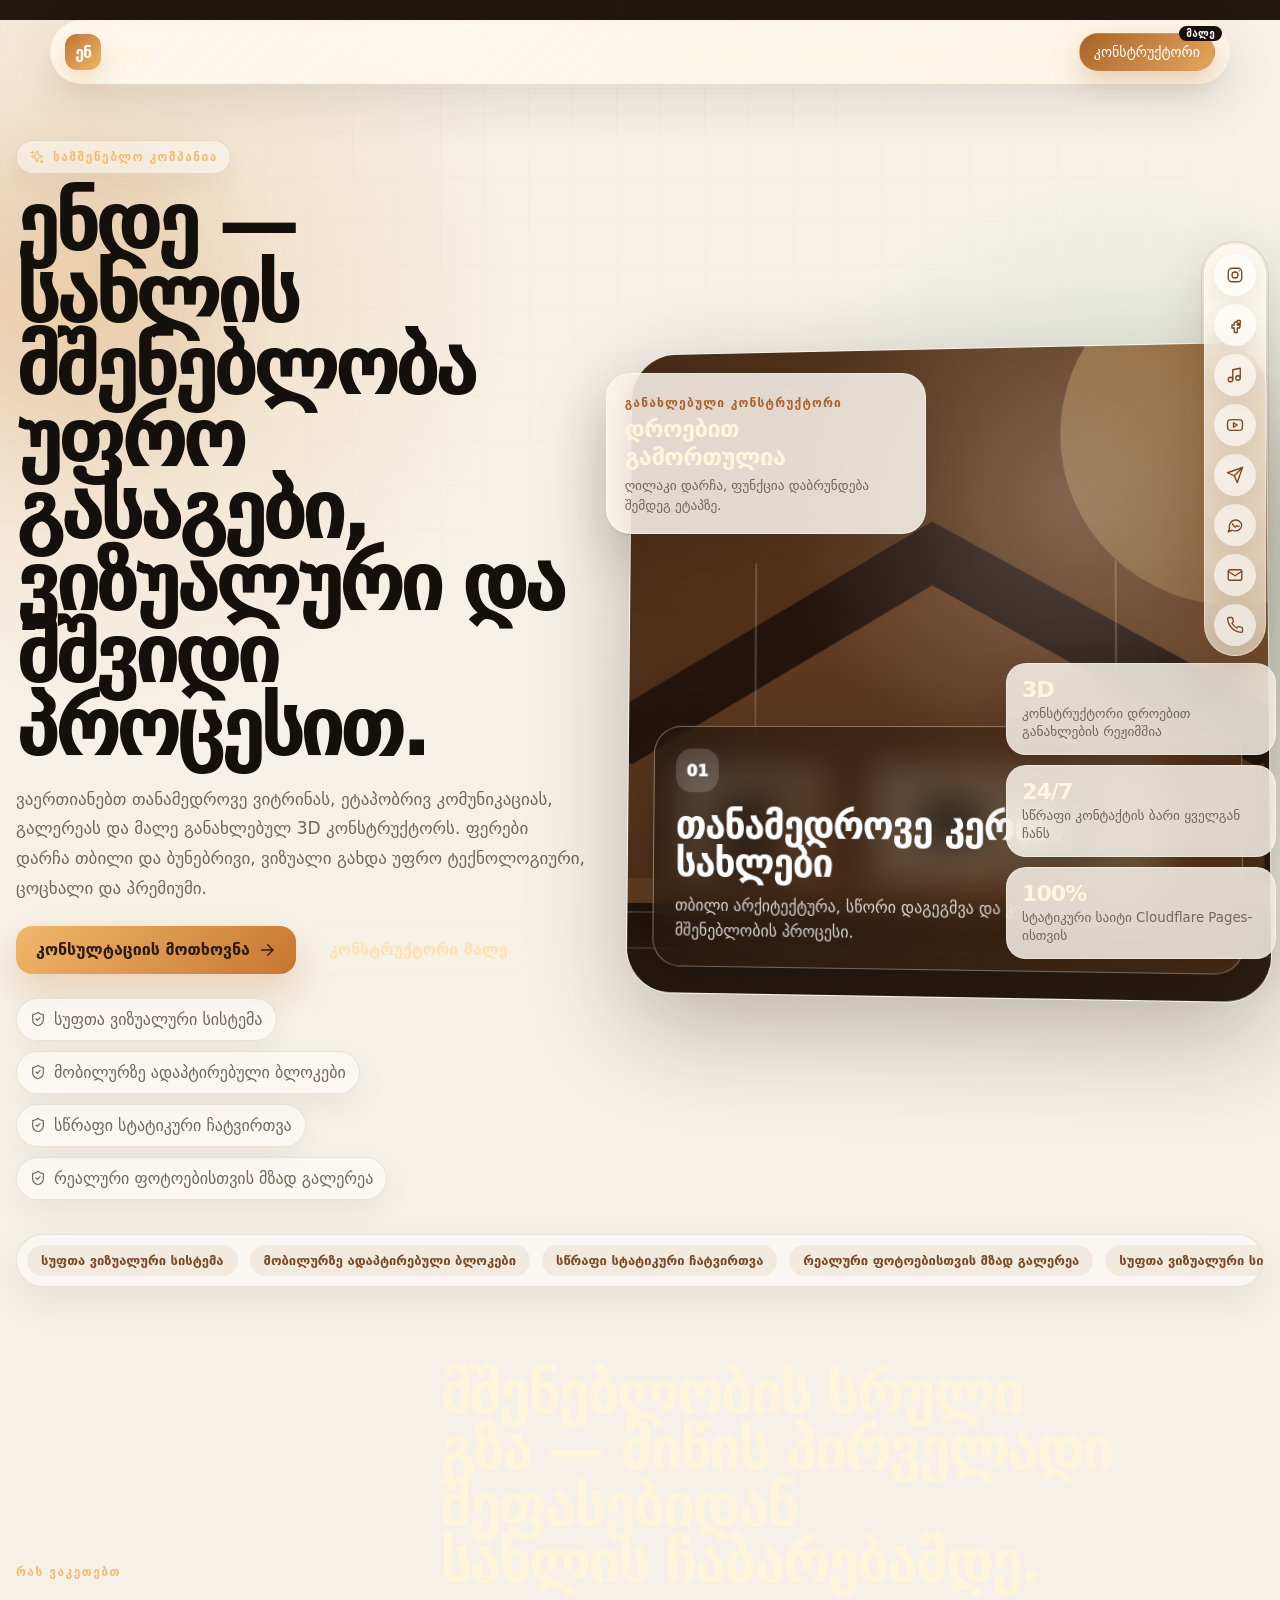
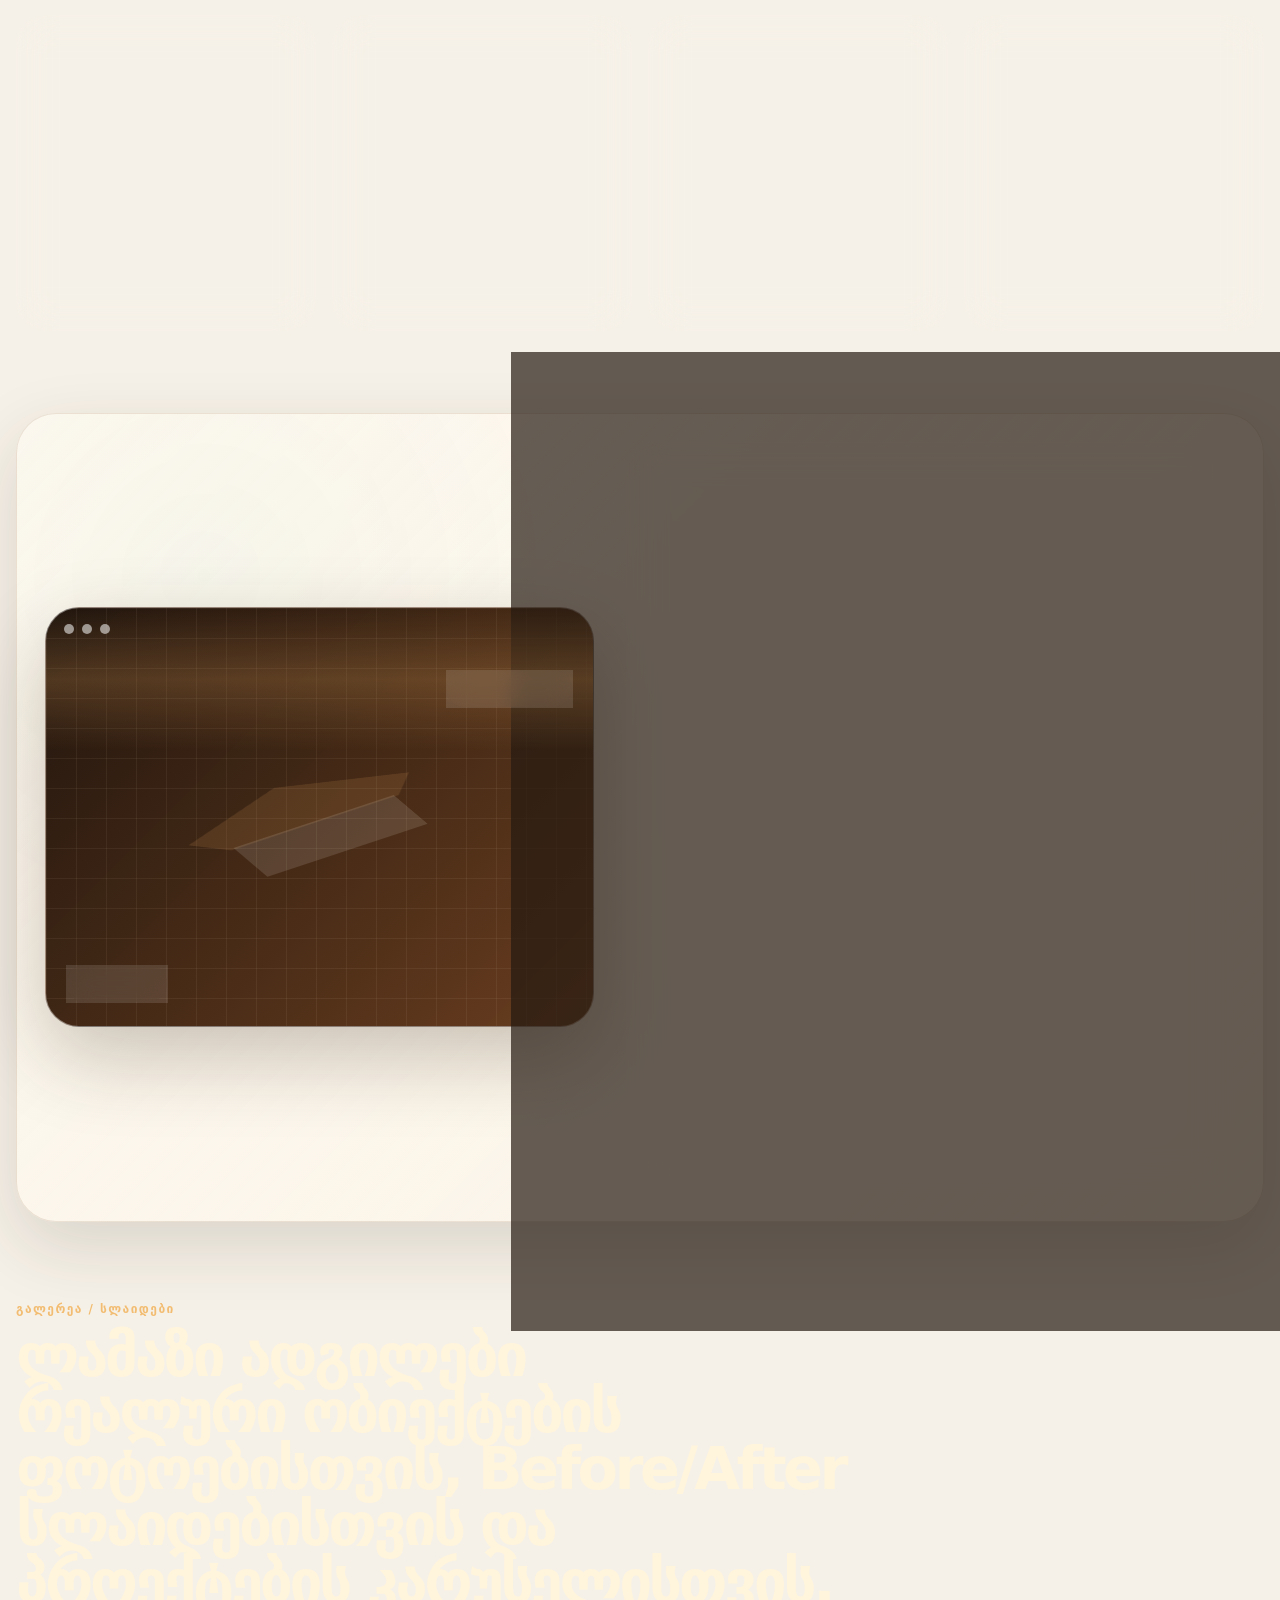
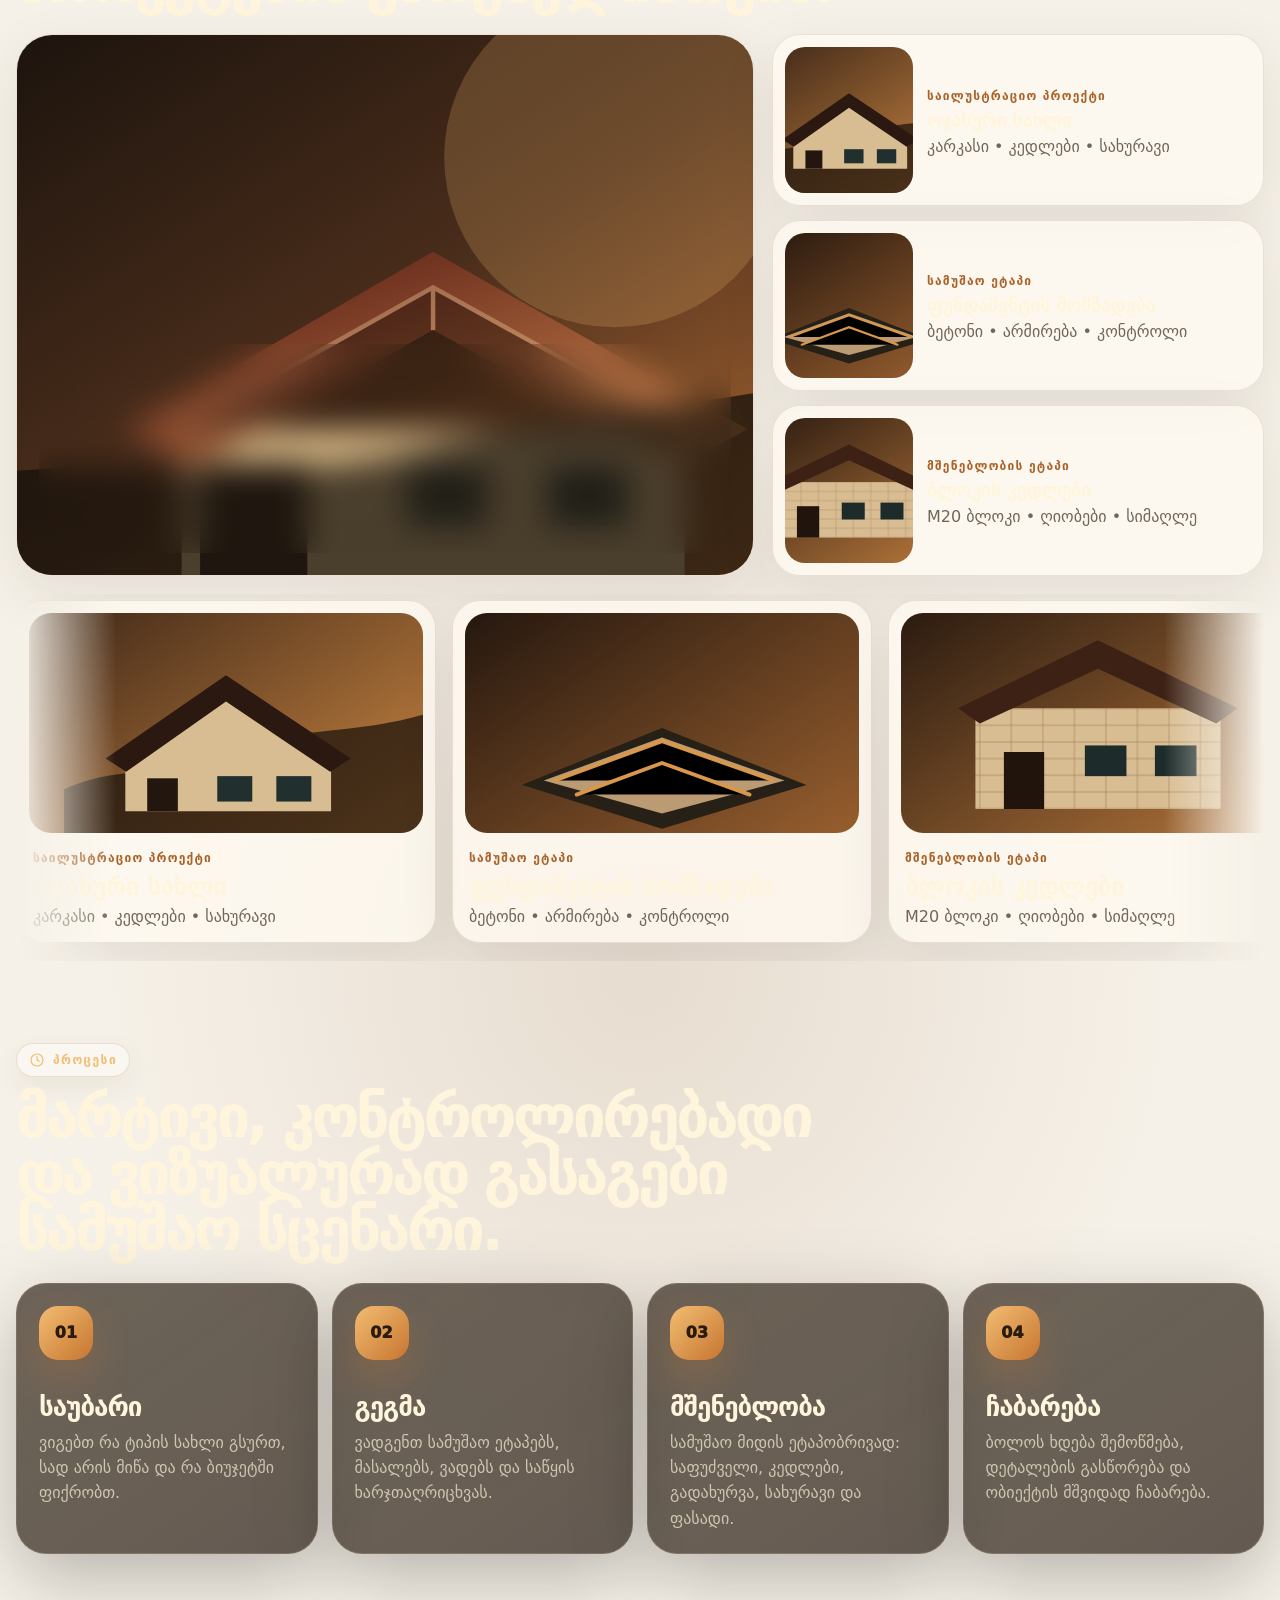
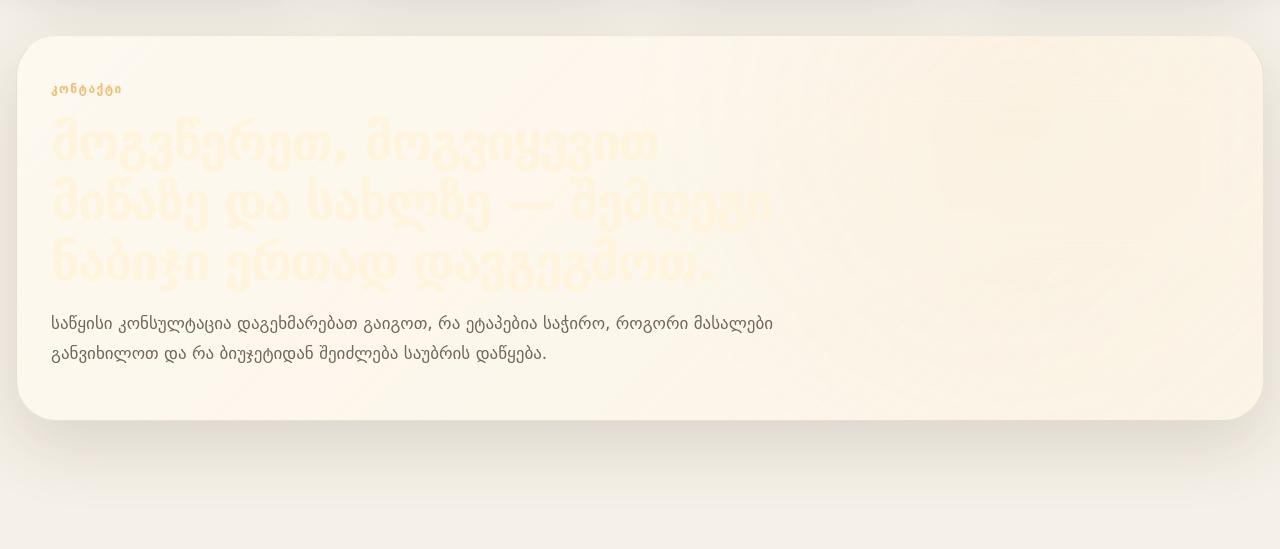
==== index.html @ f0025ccf "Deploy ENDE static site" ====
<!DOCTYPE html><html lang="ka" data-scroll-behavior="smooth"><head><meta charSet="utf-8"/><meta name="viewport" content="width=device-width, initial-scale=1, maximum-scale=1"/><link rel="preload" as="image" href="/gallery/ende-hero-1.svg"/><link rel="preload" as="image" href="/gallery/ende-hero-2.svg"/><link rel="preload" as="image" href="/gallery/ende-hero-3.svg"/><link rel="preload" as="image" href="/gallery/ende-hero-4.svg"/><link rel="preload" as="image" href="/gallery/ende-project-1.svg"/><link rel="preload" as="image" href="/gallery/ende-project-2.svg"/><link rel="preload" as="image" href="/gallery/ende-project-3.svg"/><link rel="stylesheet" href="/_next/static/css/9ec2a59e94f89366.css" data-precedence="next"/><link rel="preload" as="script" fetchPriority="low" href="/_next/static/chunks/webpack-8658fdbc42bfbbae.js"/><script src="/_next/static/chunks/fd9d1056-749e5812300142af.js" async=""></script><script src="/_next/static/chunks/117-8c9b6d5010131bc0.js" async=""></script><script src="/_next/static/chunks/main-app-7a380a9fce7465ef.js" async=""></script><script src="/_next/static/chunks/972-fe008c56cc430895.js" async=""></script><script src="/_next/static/chunks/app/page-81b660f02d574402.js" async=""></script><title>ენდე — სამშენებლო კომპანია</title><meta name="description" content="ენდე — სამშენებლო კომპანია საქართველოში: სახლების მშენებლობა, გალერეა, კონტაქტი და დროებით გამორთული 3D კონსტრუქტორი განახლებული ვერსიისთვის."/><script src="/_next/static/chunks/polyfills-42372ed130431b0a.js" noModule=""></script></head><body><main class="ende-next-site"><div class="ende-orb orb-a" aria-hidden="true"></div><div class="ende-orb orb-b" aria-hidden="true"></div><div class="ende-grid-bg" aria-hidden="true"></div><nav class="nav-shell site-nav ende-next-nav"><a class="brand ende-next-brand" href="/"><span class="brand-mark">ენ</span><span>ენდე</span></a><div class="nav-links ende-next-links"><a href="#company">კომპანია</a><a href="#services">სერვისები</a><a href="#gallery">გალერეა</a><a href="#process">პროცესი</a><a href="#contacts">კონტაქტი</a><a class="nav-constructor-link is-paused" href="/constructor/">კონსტრუქტორი</a></div></nav><section id="company" class="ende-next-hero"><div class="ende-next-copy"><p class="eyebrow magnetic-eyebrow"><svg width="16" height="16" viewBox="0 0 24 24" fill="none" stroke="currentColor" stroke-width="1.8" stroke-linecap="round" stroke-linejoin="round" aria-hidden="true"><path d="M12 3 9.7 8.7 4 11l5.7 2.3L12 19l2.3-5.7L20 11l-5.7-2.3L12 3Z"></path><path d="M5 3v4"></path><path d="M3 5h4"></path><path d="M19 17v4"></path><path d="M17 19h4"></path></svg> სამშენებლო კომპანია</p><h1>ენდე — სახლის მშენებლობა უფრო გასაგები, ვიზუალური და მშვიდი პროცესით.</h1><p class="hero-lead">ვაერთიანებთ თანამედროვე ვიტრინას, ეტაპობრივ კომუნიკაციას, გალერეას და მალე განახლებულ 3D კონსტრუქტორს. ფერები დარჩა თბილი და ბუნებრივი, ვიზუალი გახდა უფრო ტექნოლოგიური, ცოცხალი და პრემიუმი.</p><div class="hero-actions ende-hero-actions"><a href="#contacts" class="primary-button magnetic-button">კონსულტაციის მოთხოვნა <svg width="18" height="18" viewBox="0 0 24 24" fill="none" stroke="currentColor" stroke-width="1.8" stroke-linecap="round" stroke-linejoin="round" aria-hidden="true"><path d="M5 12h14"></path><path d="m13 5 7 7-7 7"></path></svg></a><a class="secondary-button constructor-paused-button" href="/constructor/">კონსტრუქტორი მალე</a></div><div class="ende-next-trust-row" aria-label="საიტის უპირატესობები"><span style="--delay:0ms"><svg width="16" height="16" viewBox="0 0 24 24" fill="none" stroke="currentColor" stroke-width="1.8" stroke-linecap="round" stroke-linejoin="round" aria-hidden="true"><path d="M20 13c0 5-3.5 7.5-7.7 8.8a1 1 0 0 1-.6 0C7.5 20.5 4 18 4 13V6a1 1 0 0 1 1-1c2 0 4.5-1.2 6.2-2.5a1.3 1.3 0 0 1 1.6 0C14.5 3.8 17 5 19 5a1 1 0 0 1 1 1v7Z"></path><path d="m9 12 2 2 4-4"></path></svg> <!-- -->სუფთა ვიზუალური სისტემა</span><span style="--delay:70ms"><svg width="16" height="16" viewBox="0 0 24 24" fill="none" stroke="currentColor" stroke-width="1.8" stroke-linecap="round" stroke-linejoin="round" aria-hidden="true"><path d="M20 13c0 5-3.5 7.5-7.7 8.8a1 1 0 0 1-.6 0C7.5 20.5 4 18 4 13V6a1 1 0 0 1 1-1c2 0 4.5-1.2 6.2-2.5a1.3 1.3 0 0 1 1.6 0C14.5 3.8 17 5 19 5a1 1 0 0 1 1 1v7Z"></path><path d="m9 12 2 2 4-4"></path></svg> <!-- -->მობილურზე ადაპტირებული ბლოკები</span><span style="--delay:140ms"><svg width="16" height="16" viewBox="0 0 24 24" fill="none" stroke="currentColor" stroke-width="1.8" stroke-linecap="round" stroke-linejoin="round" aria-hidden="true"><path d="M20 13c0 5-3.5 7.5-7.7 8.8a1 1 0 0 1-.6 0C7.5 20.5 4 18 4 13V6a1 1 0 0 1 1-1c2 0 4.5-1.2 6.2-2.5a1.3 1.3 0 0 1 1.6 0C14.5 3.8 17 5 19 5a1 1 0 0 1 1 1v7Z"></path><path d="m9 12 2 2 4-4"></path></svg> <!-- -->სწრაფი სტატიკური ჩატვირთვა</span><span style="--delay:210ms"><svg width="16" height="16" viewBox="0 0 24 24" fill="none" stroke="currentColor" stroke-width="1.8" stroke-linecap="round" stroke-linejoin="round" aria-hidden="true"><path d="M20 13c0 5-3.5 7.5-7.7 8.8a1 1 0 0 1-.6 0C7.5 20.5 4 18 4 13V6a1 1 0 0 1 1-1c2 0 4.5-1.2 6.2-2.5a1.3 1.3 0 0 1 1.6 0C14.5 3.8 17 5 19 5a1 1 0 0 1 1 1v7Z"></path><path d="m9 12 2 2 4-4"></path></svg> <!-- -->რეალური ფოტოებისთვის მზად გალერეა</span></div></div><div class="ende-next-showcase" aria-label="გალერეის მთავარი კარუსელი"><div class="showcase-ring" aria-hidden="true"></div><div class="ende-next-carousel"><div class="ende-next-carousel-track"><article class="ende-next-slide"><img src="/gallery/ende-hero-1.svg" alt="თანამედროვე კერძო სახლები"/><div class="slide-glass-panel"><span>01</span><h2>თანამედროვე კერძო სახლები</h2><p>თბილი არქიტექტურა, სწორი დაგეგმვა და კონტროლირებადი მშენებლობის პროცესი.</p></div></article><article class="ende-next-slide"><img src="/gallery/ende-hero-2.svg" alt="ფუნდამენტი და მონოლითი"/><div class="slide-glass-panel"><span>02</span><h2>ფუნდამენტი და მონოლითი</h2><p>საფუძველი, არმირება და ბეტონი წინასწარ შეთანხმებული სამუშაო რუკით.</p></div></article><article class="ende-next-slide"><img src="/gallery/ende-hero-3.svg" alt="კედლები და ღიობები"/><div class="slide-glass-panel"><span>03</span><h2>კედლები და ღიობები</h2><p>ბლოკი, ღიობები, სიმაღლე და მასალები გამჭვირვალე შეფასებით.</p></div></article><article class="ende-next-slide"><img src="/gallery/ende-hero-4.svg" alt="სახურავი და ფასადი"/><div class="slide-glass-panel"><span>04</span><h2>სახურავი და ფასადი</h2><p>სახლის გარე სახე სრულდება ერთიან სტილში — პრაქტიკულად და ლამაზად.</p></div></article></div></div><div class="floating-estimate-card"><span>განახლებული კონსტრუქტორი</span><strong>დროებით გამორთულია</strong><small>ღილაკი დარჩა, ფუნქცია დაბრუნდება შემდეგ ეტაპზე.</small></div><div class="hero-tech-stack" aria-label="ტექნიკური უპირატესობები"><span><b>3D</b><small>კონსტრუქტორი დროებით განახლების რეჟიმშია</small></span><span><b>24/7</b><small>სწრაფი კონტაქტის ბარი ყველგან ჩანს</small></span><span><b>100%</b><small>სტატიკური საიტი Cloudflare Pages-ისთვის</small></span></div></div></section><section class="ende-marquee" aria-label="მიმართულებების მოძრავი ზოლი"><div><span>სუფთა ვიზუალური სისტემა</span><span>მობილურზე ადაპტირებული ბლოკები</span><span>სწრაფი სტატიკური ჩატვირთვა</span><span>რეალური ფოტოებისთვის მზად გალერეა</span><span>სუფთა ვიზუალური სისტემა</span><span>მობილურზე ადაპტირებული ბლოკები</span><span>სწრაფი სტატიკური ჩატვირთვა</span><span>რეალური ფოტოებისთვის მზად გალერეა</span></div></section><section id="services" class="ende-section ende-next-services"><div class="ende-section-head"><p class="eyebrow">რას ვაკეთებთ</p><h2>მშენებლობის სრული გზა — მიწის პირველადი შეფასებიდან სახლის ჩაბარებამდე.</h2></div><div class="ende-service-grid ende-next-service-grid"><article class="ende-service-card ende-next-service-card" style="--delay:0ms"><div class="service-card-glow" aria-hidden="true"></div><div class="ende-service-icon"><svg width="20" height="20" viewBox="0 0 24 24" fill="none" stroke="currentColor" stroke-width="1.8" stroke-linecap="round" stroke-linejoin="round" aria-hidden="true"><path d="M6 22V4a2 2 0 0 1 2-2h8a2 2 0 0 1 2 2v18"></path><path d="M6 12H4a2 2 0 0 0-2 2v8"></path><path d="M18 9h2a2 2 0 0 1 2 2v11"></path><path d="M10 6h4"></path><path d="M10 10h4"></path><path d="M10 14h4"></path><path d="M10 18h4"></path></svg></div><h3>სახლების მშენებლობა</h3><p>კერძო სახლების მშენებლობა პროექტიდან რეალურ ობიექტამდე: კარკასი, კედლები, გადახურვა და დასრულების ეტაპები.</p><span class="ende-card-line"></span></article><article class="ende-service-card ende-next-service-card" style="--delay:90ms"><div class="service-card-glow" aria-hidden="true"></div><div class="ende-service-icon"><svg width="20" height="20" viewBox="0 0 24 24" fill="none" stroke="currentColor" stroke-width="1.8" stroke-linecap="round" stroke-linejoin="round" aria-hidden="true"><path d="m21 16-9 5-9-5V8l9-5 9 5v8Z"></path><path d="M3.3 7.7 12 13l8.7-5.3"></path><path d="M12 22V13"></path></svg></div><h3>ფუნდამენტი და ბეტონი</h3><p>ლენტის, ფილასა და მონოლითის სამუშაოები მიწის მდგომარეობის, დატვირთვისა და მასალის შეთანხმებით.</p><span class="ende-card-line"></span></article><article class="ende-service-card ende-next-service-card" style="--delay:180ms"><div class="service-card-glow" aria-hidden="true"></div><div class="ende-service-icon"><svg width="20" height="20" viewBox="0 0 24 24" fill="none" stroke="currentColor" stroke-width="1.8" stroke-linecap="round" stroke-linejoin="round" aria-hidden="true"><path d="M20 13c0 5-3.5 7.5-7.7 8.8a1 1 0 0 1-.6 0C7.5 20.5 4 18 4 13V6a1 1 0 0 1 1-1c2 0 4.5-1.2 6.2-2.5a1.3 1.3 0 0 1 1.6 0C14.5 3.8 17 5 19 5a1 1 0 0 1 1 1v7Z"></path><path d="m9 12 2 2 4-4"></path></svg></div><h3>სახურავი და ფასადი</h3><p>გადახურვა, თბოიზოლაცია, ფასადის მოპირკეთება და სახლის გარე იერსახის დასრულება.</p><span class="ende-card-line"></span></article><article class="ende-service-card ende-next-service-card" style="--delay:270ms"><div class="service-card-glow" aria-hidden="true"></div><div class="ende-service-icon"><svg width="20" height="20" viewBox="0 0 24 24" fill="none" stroke="currentColor" stroke-width="1.8" stroke-linecap="round" stroke-linejoin="round" aria-hidden="true"><rect x="4" y="2" width="16" height="20" rx="2"></rect><path d="M8 6h8"></path><path d="M8 10h.01"></path><path d="M12 10h.01"></path><path d="M16 10h.01"></path><path d="M8 14h.01"></path><path d="M12 14h.01"></path><path d="M16 14h.01"></path><path d="M8 18h.01"></path><path d="M12 18h.01"></path><path d="M16 18h.01"></path></svg></div><h3>საწყისი შეფასება</h3><p>ფასი, ვადები და სამუშაო ეტაპები განიხილება წინასწარ, რათა მშენებლობა დაიწყოს მშვიდად და გასაგებად.</p><span class="ende-card-line"></span></article></div></section><section class="ende-feature-lab" aria-label="კონსტრუქტორის განახლების ბლოკი"><div class="blueprint-device"><div class="device-topbar"><span></span><span></span><span></span></div><div class="blueprint-scan"></div><div class="blueprint-house-wire" aria-hidden="true"><span class="wire-roof"></span><span class="wire-body"></span><span class="wire-foundation"></span></div><div class="device-chip chip-a">UI refresh</div><div class="device-chip chip-b">Gallery ready</div></div><div class="ende-feature-copy"><p class="eyebrow">დროებითი რეჟიმი</p><h2>კონსტრუქტორი არ წავშალეთ — მხოლოდ გავთიშეთ, რომ საიტის ვიტრინა იყოს უფრო სუფთა და სწრაფი.</h2><p>გვერდი `/constructor` ახლა აჩვენებს ლამაზ “განახლების რეჟიმს”. კოდის ძველი კონსტრუქტორი დარჩა პროექტში, ამიტომ შემდეგ ეტაპზე შეგვიძლია ისევ ჩავრთოთ, როცა დიზაინი და UX ბოლომდე მოგვარდება.</p><a class="secondary-button" href="/constructor/">კონსტრუქტორის გვერდის ნახვა</a></div></section><section id="gallery" class="ende-section ende-next-gallery"><div class="ende-section-head compact"><p class="eyebrow">გალერეა / სლაიდები</p><h2>ლამაზი ადგილები რეალური ობიექტების ფოტოებისთვის, Before/After სლაიდებისთვის და პროექტების კარუსელისთვის.</h2></div><div class="gallery-stage"><div class="gallery-main-card"><img src="/gallery/ende-hero-4.svg" alt="სახურავის და ფასადის სლაიდის ადგილი"/><div><span>Featured slide</span><h3>აქ ჩასვამთ საუკეთესო რეალურ ფოტოს</h3><p>დიდი hero-სლაიდი იდეალურია დასრულებული სახლისთვის, ვიდეოს ყდისთვის ან მნიშვნელოვანი პროექტის წარმოსაჩენად.</p></div></div><div class="gallery-side-stack"><article class="mini-gallery-card" style="--delay:0ms"><img src="/gallery/ende-project-1.svg" alt="ოჯახური სახლი"/><div><span>საილუსტრაციო პროექტი</span><h3>ოჯახური სახლი</h3><p>კარკასი • კედლები • სახურავი</p></div></article><article class="mini-gallery-card" style="--delay:90ms"><img src="/gallery/ende-project-2.svg" alt="ფუნდამენტის მომზადება"/><div><span>სამუშაო ეტაპი</span><h3>ფუნდამენტის მომზადება</h3><p>ბეტონი • არმირება • კონტროლი</p></div></article><article class="mini-gallery-card" style="--delay:180ms"><img src="/gallery/ende-project-3.svg" alt="ბლოკის კედლები"/><div><span>მშენებლობის ეტაპი</span><h3>ბლოკის კედლები</h3><p>M20 ბლოკი • ღიობები • სიმაღლე</p></div></article></div></div><div class="ende-project-carousel ende-next-project-carousel" aria-label="მოძრავი პროექტების კარუსელი"><div class="ende-project-track"><article class="ende-project-card ende-next-project-card"><img src="/gallery/ende-project-1.svg" alt="ოჯახური სახლი"/><div><span>საილუსტრაციო პროექტი</span><h3>ოჯახური სახლი</h3><p>კარკასი • კედლები • სახურავი</p></div></article><article class="ende-project-card ende-next-project-card"><img src="/gallery/ende-project-2.svg" alt="ფუნდამენტის მომზადება"/><div><span>სამუშაო ეტაპი</span><h3>ფუნდამენტის მომზადება</h3><p>ბეტონი • არმირება • კონტროლი</p></div></article><article class="ende-project-card ende-next-project-card"><img src="/gallery/ende-project-3.svg" alt="ბლოკის კედლები"/><div><span>მშენებლობის ეტაპი</span><h3>ბლოკის კედლები</h3><p>M20 ბლოკი • ღიობები • სიმაღლე</p></div></article><article class="ende-project-card ende-next-project-card"><img src="/gallery/ende-project-1.svg" alt="ოჯახური სახლი"/><div><span>საილუსტრაციო პროექტი</span><h3>ოჯახური სახლი</h3><p>კარკასი • კედლები • სახურავი</p></div></article><article class="ende-project-card ende-next-project-card"><img src="/gallery/ende-project-2.svg" alt="ფუნდამენტის მომზადება"/><div><span>სამუშაო ეტაპი</span><h3>ფუნდამენტის მომზადება</h3><p>ბეტონი • არმირება • კონტროლი</p></div></article><article class="ende-project-card ende-next-project-card"><img src="/gallery/ende-project-3.svg" alt="ბლოკის კედლები"/><div><span>მშენებლობის ეტაპი</span><h3>ბლოკის კედლები</h3><p>M20 ბლოკი • ღიობები • სიმაღლე</p></div></article><article class="ende-project-card ende-next-project-card"><img src="/gallery/ende-project-1.svg" alt="ოჯახური სახლი"/><div><span>საილუსტრაციო პროექტი</span><h3>ოჯახური სახლი</h3><p>კარკასი • კედლები • სახურავი</p></div></article><article class="ende-project-card ende-next-project-card"><img src="/gallery/ende-project-2.svg" alt="ფუნდამენტის მომზადება"/><div><span>სამუშაო ეტაპი</span><h3>ფუნდამენტის მომზადება</h3><p>ბეტონი • არმირება • კონტროლი</p></div></article><article class="ende-project-card ende-next-project-card"><img src="/gallery/ende-project-3.svg" alt="ბლოკის კედლები"/><div><span>მშენებლობის ეტაპი</span><h3>ბლოკის კედლები</h3><p>M20 ბლოკი • ღიობები • სიმაღლე</p></div></article></div></div></section><section id="process" class="ende-section ende-process-section ende-next-process"><div class="ende-section-head compact"><p class="eyebrow"><svg width="16" height="16" viewBox="0 0 24 24" fill="none" stroke="currentColor" stroke-width="1.8" stroke-linecap="round" stroke-linejoin="round" aria-hidden="true"><circle cx="12" cy="12" r="9"></circle><path d="M12 7v5l3 2"></path></svg> პროცესი</p><h2>მარტივი, კონტროლირებადი და ვიზუალურად გასაგები სამუშაო სცენარი.</h2></div><div class="ende-process-timeline ende-next-timeline"><article><span>01</span><h3>საუბარი</h3><p>ვიგებთ რა ტიპის სახლი გსურთ, სად არის მიწა და რა ბიუჯეტში ფიქრობთ.</p></article><article><span>02</span><h3>გეგმა</h3><p>ვადგენთ სამუშაო ეტაპებს, მასალებს, ვადებს და საწყის ხარჯთაღრიცხვას.</p></article><article><span>03</span><h3>მშენებლობა</h3><p>სამუშაო მიდის ეტაპობრივად: საფუძველი, კედლები, გადახურვა, სახურავი და ფასადი.</p></article><article><span>04</span><h3>ჩაბარება</h3><p>ბოლოს ხდება შემოწმება, დეტალების გასწორება და ობიექტის მშვიდად ჩაბარება.</p></article></div></section><section id="contacts" class="contacts-section advanced-contacts ende-contact-redesign ende-next-contact"><div><p class="eyebrow">კონტაქტი</p><h2>მოგვწერეთ, მოგვიყევით მიწაზე და სახლზე — შემდეგი ნაბიჯი ერთად დავგეგმოთ.</h2><p>საწყისი კონსულტაცია დაგეხმარებათ გაიგოთ, რა ეტაპებია საჭირო, როგორი მასალები განვიხილოთ და რა ბიუჯეტიდან შეიძლება საუბრის დაწყება.</p></div><div class="contact-card advanced-contact-card ende-contact-card ende-next-contact-card"><p><svg width="20" height="20" viewBox="0 0 24 24" fill="none" stroke="currentColor" stroke-width="1.8" stroke-linecap="round" stroke-linejoin="round" aria-hidden="true"><path d="M22 16.9v3a2 2 0 0 1-2.2 2 19.8 19.8 0 0 1-8.6-3.1 19.4 19.4 0 0 1-6-6A19.8 19.8 0 0 1 2.1 4.2 2 2 0 0 1 4.1 2h3a2 2 0 0 1 2 1.7c.1.9.3 1.8.6 2.6a2 2 0 0 1-.5 2.1L8 9.6a16 16 0 0 0 6.4 6.4l1.2-1.2a2 2 0 0 1 2.1-.5c.8.3 1.7.5 2.6.6A2 2 0 0 1 22 16.9Z"></path></svg> +995 555 00 00 00</p><p><svg width="20" height="20" viewBox="0 0 24 24" fill="none" stroke="currentColor" stroke-width="1.8" stroke-linecap="round" stroke-linejoin="round" aria-hidden="true"><path d="M20 10c0 6-8 12-8 12S4 16 4 10a8 8 0 1 1 16 0Z"></path><circle cx="12" cy="10" r="3"></circle></svg> თბილისი, საქართველო</p><a class="primary-button" href="mailto:info@example.com">განაცხადის გაგზავნა <svg width="18" height="18" viewBox="0 0 24 24" fill="none" stroke="currentColor" stroke-width="1.8" stroke-linecap="round" stroke-linejoin="round" aria-hidden="true"><path d="M5 12h14"></path><path d="m13 5 7 7-7 7"></path></svg></a></div></section></main><aside class="floating-contact-bar" aria-label="სწრაფი კონტაქტები"><span class="floating-contact-pulse" aria-hidden="true"></span><a href="https://instagram.com/" aria-label="Instagram" title="Instagram" target="_blank" rel="noreferrer"><svg width="18" height="18" viewBox="0 0 24 24" fill="none" stroke="currentColor" stroke-width="1.8" stroke-linecap="round" stroke-linejoin="round" aria-hidden="true"><rect x="3" y="3" width="18" height="18" rx="5"></rect><circle cx="12" cy="12" r="4"></circle><path d="M17.5 6.5h.01"></path></svg><span>Instagram</span></a><a href="https://facebook.com/" aria-label="Facebook" title="Facebook" target="_blank" rel="noreferrer"><svg width="18" height="18" viewBox="0 0 24 24" fill="none" stroke="currentColor" stroke-width="1.8" stroke-linecap="round" stroke-linejoin="round" aria-hidden="true"><path d="M15 8h-2a2 2 0 0 0-2 2v2H8v4h3v6h4v-6h3l1-4h-4v-1a1 1 0 0 1 1-1h3V6h-4Z"></path></svg><span>Facebook</span></a><a href="https://tiktok.com/" aria-label="TikTok" title="TikTok" target="_blank" rel="noreferrer"><svg width="18" height="18" viewBox="0 0 24 24" fill="none" stroke="currentColor" stroke-width="1.8" stroke-linecap="round" stroke-linejoin="round" aria-hidden="true"><path d="M9 18V5l10-2v13"></path><circle cx="6" cy="18" r="3"></circle><circle cx="16" cy="16" r="3"></circle></svg><span>TikTok</span></a><a href="https://youtube.com/" aria-label="YouTube" title="YouTube" target="_blank" rel="noreferrer"><svg width="18" height="18" viewBox="0 0 24 24" fill="none" stroke="currentColor" stroke-width="1.8" stroke-linecap="round" stroke-linejoin="round" aria-hidden="true"><path d="M22 12s0-3.2-.4-4.7a3 3 0 0 0-2.1-2.1C17.8 4.8 12 4.8 12 4.8s-5.8 0-7.5.4a3 3 0 0 0-2.1 2.1C2 8.8 2 12 2 12s0 3.2.4 4.7a3 3 0 0 0 2.1 2.1c1.7.4 7.5.4 7.5.4s5.8 0 7.5-.4a3 3 0 0 0 2.1-2.1c.4-1.5.4-4.7.4-4.7Z"></path><path d="m10 9 5 3-5 3V9Z"></path></svg><span>YouTube</span></a><a href="https://t.me/" aria-label="Telegram" title="Telegram" target="_blank" rel="noreferrer"><svg width="18" height="18" viewBox="0 0 24 24" fill="none" stroke="currentColor" stroke-width="1.8" stroke-linecap="round" stroke-linejoin="round" aria-hidden="true"><path d="m22 2-7 20-4-9-9-4 20-7Z"></path><path d="M22 2 11 13"></path></svg><span>Telegram</span></a><a href="https://wa.me/995555000000" aria-label="WhatsApp" title="WhatsApp" target="_blank" rel="noreferrer"><svg width="18" height="18" viewBox="0 0 24 24" fill="none" stroke="currentColor" stroke-width="1.8" stroke-linecap="round" stroke-linejoin="round" aria-hidden="true"><path d="M21 11.5a8.4 8.4 0 0 1-9 8.4 8.7 8.7 0 0 1-3.7-.9L3 21l1.8-5a8.4 8.4 0 1 1 16.2-4.5Z"></path><path d="M8.5 10.5c.8 2 2.2 3.4 4.2 4.2l1.4-1.4c.2-.2.5-.3.8-.2.9.3 1.7.4 2.6.4"></path></svg><span>WhatsApp</span></a><a href="mailto:info@example.com" aria-label="Email" title="Email"><svg width="18" height="18" viewBox="0 0 24 24" fill="none" stroke="currentColor" stroke-width="1.8" stroke-linecap="round" stroke-linejoin="round" aria-hidden="true"><rect x="3" y="5" width="18" height="14" rx="2"></rect><path d="m3 7 9 6 9-6"></path></svg><span>Email</span></a><a href="tel:+995555000000" aria-label="Call" title="Call"><svg width="18" height="18" viewBox="0 0 24 24" fill="none" stroke="currentColor" stroke-width="1.8" stroke-linecap="round" stroke-linejoin="round" aria-hidden="true"><path d="M22 16.9v3a2 2 0 0 1-2.2 2 19.8 19.8 0 0 1-8.6-3.1 19.4 19.4 0 0 1-6-6A19.8 19.8 0 0 1 2.1 4.2 2 2 0 0 1 4.1 2h3a2 2 0 0 1 2 1.7c.1.9.3 1.8.6 2.6a2 2 0 0 1-.5 2.1L8 9.6a16 16 0 0 0 6.4 6.4l1.2-1.2a2 2 0 0 1 2.1-.5c.8.3 1.7.5 2.6.6A2 2 0 0 1 22 16.9Z"></path></svg><span>Call</span></a></aside><script src="/_next/static/chunks/webpack-8658fdbc42bfbbae.js" async=""></script><script>(self.__next_f=self.__next_f||[]).push([0]);self.__next_f.push([2,null])</script><script>self.__next_f.push([1,"1:HL[\"/_next/static/css/9ec2a59e94f89366.css\",\"style\"]\n"])</script><script>self.__next_f.push([1,"2:I[2846,[],\"\"]\n4:I[2972,[\"972\",\"static/chunks/972-fe008c56cc430895.js\",\"931\",\"static/chunks/app/page-81b660f02d574402.js\"],\"\"]\n5:I[4707,[],\"\"]\n6:I[6423,[],\"\"]\n8:I[1060,[],\"\"]\n9:[]\n"])</script><script>self.__next_f.push([1,"0:[\"$\",\"$L2\",null,{\"buildId\":\"JCtrKZz7hYEylnQfCbO5D\",\"assetPrefix\":\"\",\"urlParts\":[\"\",\"\"],\"initialTree\":[\"\",{\"children\":[\"__PAGE__\",{}]},\"$undefined\",\"$undefined\",true],\"initialSeedData\":[\"\",{\"children\":[\"__PAGE__\",{},[[\"$L3\",[\"$\",\"main\",null,{\"className\":\"ende-next-site\",\"children\":[[\"$\",\"div\",null,{\"className\":\"ende-orb orb-a\",\"aria-hidden\":\"true\"}],[\"$\",\"div\",null,{\"className\":\"ende-orb orb-b\",\"aria-hidden\":\"true\"}],[\"$\",\"div\",null,{\"className\":\"ende-grid-bg\",\"aria-hidden\":\"true\"}],[\"$\",\"nav\",null,{\"className\":\"nav-shell site-nav ende-next-nav\",\"children\":[[\"$\",\"$L4\",null,{\"href\":\"/\",\"className\":\"brand ende-next-brand\",\"children\":[[\"$\",\"span\",null,{\"className\":\"brand-mark\",\"children\":\"ენ\"}],[\"$\",\"span\",null,{\"children\":\"ენდე\"}]]}],[\"$\",\"div\",null,{\"className\":\"nav-links ende-next-links\",\"children\":[[\"$\",\"a\",null,{\"href\":\"#company\",\"children\":\"კომპანია\"}],[\"$\",\"a\",null,{\"href\":\"#services\",\"children\":\"სერვისები\"}],[\"$\",\"a\",null,{\"href\":\"#gallery\",\"children\":\"გალერეა\"}],[\"$\",\"a\",null,{\"href\":\"#process\",\"children\":\"პროცესი\"}],[\"$\",\"a\",null,{\"href\":\"#contacts\",\"children\":\"კონტაქტი\"}],[\"$\",\"$L4\",null,{\"href\":\"/constructor\",\"className\":\"nav-constructor-link is-paused\",\"children\":\"კონსტრუქტორი\"}]]}]]}],[\"$\",\"section\",null,{\"id\":\"company\",\"className\":\"ende-next-hero\",\"children\":[[\"$\",\"div\",null,{\"className\":\"ende-next-copy\",\"children\":[[\"$\",\"p\",null,{\"className\":\"eyebrow magnetic-eyebrow\",\"children\":[[\"$\",\"svg\",null,{\"width\":16,\"height\":16,\"viewBox\":\"0 0 24 24\",\"fill\":\"none\",\"stroke\":\"currentColor\",\"strokeWidth\":1.8,\"strokeLinecap\":\"round\",\"strokeLinejoin\":\"round\",\"aria-hidden\":\"true\",\"children\":[[\"$\",\"path\",null,{\"d\":\"M12 3 9.7 8.7 4 11l5.7 2.3L12 19l2.3-5.7L20 11l-5.7-2.3L12 3Z\"}],[\"$\",\"path\",null,{\"d\":\"M5 3v4\"}],[\"$\",\"path\",null,{\"d\":\"M3 5h4\"}],[\"$\",\"path\",null,{\"d\":\"M19 17v4\"}],[\"$\",\"path\",null,{\"d\":\"M17 19h4\"}]]}],\" სამშენებლო კომპანია\"]}],[\"$\",\"h1\",null,{\"children\":\"ენდე — სახლის მშენებლობა უფრო გასაგები, ვიზუალური და მშვიდი პროცესით.\"}],[\"$\",\"p\",null,{\"className\":\"hero-lead\",\"children\":\"ვაერთიანებთ თანამედროვე ვიტრინას, ეტაპობრივ კომუნიკაციას, გალერეას და მალე განახლებულ 3D კონსტრუქტორს. ფერები დარჩა თბილი და ბუნებრივი, ვიზუალი გახდა უფრო ტექნოლოგიური, ცოცხალი და პრემიუმი.\"}],[\"$\",\"div\",null,{\"className\":\"hero-actions ende-hero-actions\",\"children\":[[\"$\",\"a\",null,{\"href\":\"#contacts\",\"className\":\"primary-button magnetic-button\",\"children\":[\"კონსულტაციის მოთხოვნა \",[\"$\",\"svg\",null,{\"width\":18,\"height\":18,\"viewBox\":\"0 0 24 24\",\"fill\":\"none\",\"stroke\":\"currentColor\",\"strokeWidth\":1.8,\"strokeLinecap\":\"round\",\"strokeLinejoin\":\"round\",\"aria-hidden\":\"true\",\"children\":[[\"$\",\"path\",null,{\"d\":\"M5 12h14\"}],[\"$\",\"path\",null,{\"d\":\"m13 5 7 7-7 7\"}]]}]]}],[\"$\",\"$L4\",null,{\"href\":\"/constructor\",\"className\":\"secondary-button constructor-paused-button\",\"children\":\"კონსტრუქტორი მალე\"}]]}],[\"$\",\"div\",null,{\"className\":\"ende-next-trust-row\",\"aria-label\":\"საიტის უპირატესობები\",\"children\":[[\"$\",\"span\",\"სუფთა ვიზუალური სისტემა\",{\"style\":{\"--delay\":\"0ms\"},\"children\":[[\"$\",\"svg\",null,{\"width\":16,\"height\":16,\"viewBox\":\"0 0 24 24\",\"fill\":\"none\",\"stroke\":\"currentColor\",\"strokeWidth\":1.8,\"strokeLinecap\":\"round\",\"strokeLinejoin\":\"round\",\"aria-hidden\":\"true\",\"children\":[[\"$\",\"path\",null,{\"d\":\"M20 13c0 5-3.5 7.5-7.7 8.8a1 1 0 0 1-.6 0C7.5 20.5 4 18 4 13V6a1 1 0 0 1 1-1c2 0 4.5-1.2 6.2-2.5a1.3 1.3 0 0 1 1.6 0C14.5 3.8 17 5 19 5a1 1 0 0 1 1 1v7Z\"}],[\"$\",\"path\",null,{\"d\":\"m9 12 2 2 4-4\"}]]}],\" \",\"სუფთა ვიზუალური სისტემა\"]}],[\"$\",\"span\",\"მობილურზე ადაპტირებული ბლოკები\",{\"style\":{\"--delay\":\"70ms\"},\"children\":[[\"$\",\"svg\",null,{\"width\":16,\"height\":16,\"viewBox\":\"0 0 24 24\",\"fill\":\"none\",\"stroke\":\"currentColor\",\"strokeWidth\":1.8,\"strokeLinecap\":\"round\",\"strokeLinejoin\":\"round\",\"aria-hidden\":\"true\",\"children\":[[\"$\",\"path\",null,{\"d\":\"M20 13c0 5-3.5 7.5-7.7 8.8a1 1 0 0 1-.6 0C7.5 20.5 4 18 4 13V6a1 1 0 0 1 1-1c2 0 4.5-1.2 6.2-2.5a1.3 1.3 0 0 1 1.6 0C14.5 3.8 17 5 19 5a1 1 0 0 1 1 1v7Z\"}],[\"$\",\"path\",null,{\"d\":\"m9 12 2 2 4-4\"}]]}],\" \",\"მობილურზე ადაპტირებული ბლოკები\"]}],[\"$\",\"span\",\"სწრაფი სტატიკური ჩატვირთვა\",{\"style\":{\"--delay\":\"140ms\"},\"children\":[[\"$\",\"svg\",null,{\"width\":16,\"height\":16,\"viewBox\":\"0 0 24 24\",\"fill\":\"none\",\"stroke\":\"currentColor\",\"strokeWidth\":1.8,\"strokeLinecap\":\"round\",\"strokeLinejoin\":\"round\",\"aria-hidden\":\"true\",\"children\":[[\"$\",\"path\",null,{\"d\":\"M20 13c0 5-3.5 7.5-7.7 8.8a1 1 0 0 1-.6 0C7.5 20.5 4 18 4 13V6a1 1 0 0 1 1-1c2 0 4.5-1.2 6.2-2.5a1.3 1.3 0 0 1 1.6 0C14.5 3.8 17 5 19 5a1 1 0 0 1 1 1v7Z\"}],[\"$\",\"path\",null,{\"d\":\"m9 12 2 2 4-4\"}]]}],\" \",\"სწრაფი სტატიკური ჩატვირთვა\"]}],[\"$\",\"span\",\"რეალური ფოტოებისთვის მზად გალერეა\",{\"style\":{\"--delay\":\"210ms\"},\"children\":[[\"$\",\"svg\",null,{\"width\":16,\"height\":16,\"viewBox\":\"0 0 24 24\",\"fill\":\"none\",\"stroke\":\"currentColor\",\"strokeWidth\":1.8,\"strokeLinecap\":\"round\",\"strokeLinejoin\":\"round\",\"aria-hidden\":\"true\",\"children\":[[\"$\",\"path\",null,{\"d\":\"M20 13c0 5-3.5 7.5-7.7 8.8a1 1 0 0 1-.6 0C7.5 20.5 4 18 4 13V6a1 1 0 0 1 1-1c2 0 4.5-1.2 6.2-2.5a1.3 1.3 0 0 1 1.6 0C14.5 3.8 17 5 19 5a1 1 0 0 1 1 1v7Z\"}],[\"$\",\"path\",null,{\"d\":\"m9 12 2 2 4-4\"}]]}],\" \",\"რეალური ფოტოებისთვის მზად გალერეა\"]}]]}]]}],[\"$\",\"div\",null,{\"className\":\"ende-next-showcase\",\"aria-label\":\"გალერეის მთავარი კარუსელი\",\"children\":[[\"$\",\"div\",null,{\"className\":\"showcase-ring\",\"aria-hidden\":\"true\"}],[\"$\",\"div\",null,{\"className\":\"ende-next-carousel\",\"children\":[\"$\",\"div\",null,{\"className\":\"ende-next-carousel-track\",\"children\":[[\"$\",\"article\",\"თანამედროვე კერძო სახლები\",{\"className\":\"ende-next-slide\",\"children\":[[\"$\",\"img\",null,{\"src\":\"/gallery/ende-hero-1.svg\",\"alt\":\"თანამედროვე კერძო სახლები\"}],[\"$\",\"div\",null,{\"className\":\"slide-glass-panel\",\"children\":[[\"$\",\"span\",null,{\"children\":\"01\"}],[\"$\",\"h2\",null,{\"children\":\"თანამედროვე კერძო სახლები\"}],[\"$\",\"p\",null,{\"children\":\"თბილი არქიტექტურა, სწორი დაგეგმვა და კონტროლირებადი მშენებლობის პროცესი.\"}]]}]]}],[\"$\",\"article\",\"ფუნდამენტი და მონოლითი\",{\"className\":\"ende-next-slide\",\"children\":[[\"$\",\"img\",null,{\"src\":\"/gallery/ende-hero-2.svg\",\"alt\":\"ფუნდამენტი და მონოლითი\"}],[\"$\",\"div\",null,{\"className\":\"slide-glass-panel\",\"children\":[[\"$\",\"span\",null,{\"children\":\"02\"}],[\"$\",\"h2\",null,{\"children\":\"ფუნდამენტი და მონოლითი\"}],[\"$\",\"p\",null,{\"children\":\"საფუძველი, არმირება და ბეტონი წინასწარ შეთანხმებული სამუშაო რუკით.\"}]]}]]}],[\"$\",\"article\",\"კედლები და ღიობები\",{\"className\":\"ende-next-slide\",\"children\":[[\"$\",\"img\",null,{\"src\":\"/gallery/ende-hero-3.svg\",\"alt\":\"კედლები და ღიობები\"}],[\"$\",\"div\",null,{\"className\":\"slide-glass-panel\",\"children\":[[\"$\",\"span\",null,{\"children\":\"03\"}],[\"$\",\"h2\",null,{\"children\":\"კედლები და ღიობები\"}],[\"$\",\"p\",null,{\"children\":\"ბლოკი, ღიობები, სიმაღლე და მასალები გამჭვირვალე შეფასებით.\"}]]}]]}],[\"$\",\"article\",\"სახურავი და ფასადი\",{\"className\":\"ende-next-slide\",\"children\":[[\"$\",\"img\",null,{\"src\":\"/gallery/ende-hero-4.svg\",\"alt\":\"სახურავი და ფასადი\"}],[\"$\",\"div\",null,{\"className\":\"slide-glass-panel\",\"children\":[[\"$\",\"span\",null,{\"children\":\"04\"}],[\"$\",\"h2\",null,{\"children\":\"სახურავი და ფასადი\"}],[\"$\",\"p\",null,{\"children\":\"სახლის გარე სახე სრულდება ერთიან სტილში — პრაქტიკულად და ლამაზად.\"}]]}]]}]]}]}],[\"$\",\"div\",null,{\"className\":\"floating-estimate-card\",\"children\":[[\"$\",\"span\",null,{\"children\":\"განახლებული კონსტრუქტორი\"}],[\"$\",\"strong\",null,{\"children\":\"დროებით გამორთულია\"}],[\"$\",\"small\",null,{\"children\":\"ღილაკი დარჩა, ფუნქცია დაბრუნდება შემდეგ ეტაპზე.\"}]]}],[\"$\",\"div\",null,{\"className\":\"hero-tech-stack\",\"aria-label\":\"ტექნიკური უპირატესობები\",\"children\":[[\"$\",\"span\",\"3D\",{\"children\":[[\"$\",\"b\",null,{\"children\":\"3D\"}],[\"$\",\"small\",null,{\"children\":\"კონსტრუქტორი დროებით განახლების რეჟიმშია\"}]]}],[\"$\",\"span\",\"24/7\",{\"children\":[[\"$\",\"b\",null,{\"children\":\"24/7\"}],[\"$\",\"small\",null,{\"children\":\"სწრაფი კონტაქტის ბარი ყველგან ჩანს\"}]]}],[\"$\",\"span\",\"100%\",{\"children\":[[\"$\",\"b\",null,{\"children\":\"100%\"}],[\"$\",\"small\",null,{\"children\":\"სტატიკური საიტი Cloudflare Pages-ისთვის\"}]]}]]}]]}]]}],[\"$\",\"section\",null,{\"className\":\"ende-marquee\",\"aria-label\":\"მიმართულებების მოძრავი ზოლი\",\"children\":[\"$\",\"div\",null,{\"children\":[[\"$\",\"span\",\"სუფთა ვიზუალური სისტემა-0\",{\"children\":\"სუფთა ვიზუალური სისტემა\"}],[\"$\",\"span\",\"მობილურზე ადაპტირებული ბლოკები-1\",{\"children\":\"მობილურზე ადაპტირებული ბლოკები\"}],[\"$\",\"span\",\"სწრაფი სტატიკური ჩატვირთვა-2\",{\"children\":\"სწრაფი სტატიკური ჩატვირთვა\"}],[\"$\",\"span\",\"რეალური ფოტოებისთვის მზად გალერეა-3\",{\"children\":\"რეალური ფოტოებისთვის მზად გალერეა\"}],[\"$\",\"span\",\"სუფთა ვიზუალური სისტემა-4\",{\"children\":\"სუფთა ვიზუალური სისტემა\"}],[\"$\",\"span\",\"მობილურზე ადაპტირებული ბლოკები-5\",{\"children\":\"მობილურზე ადაპტირებული ბლოკები\"}],[\"$\",\"span\",\"სწრაფი სტატიკური ჩატვირთვა-6\",{\"children\":\"სწრაფი სტატიკური ჩატვირთვა\"}],[\"$\",\"span\",\"რეალური ფოტოებისთვის მზად გალერეა-7\",{\"children\":\"რეალური ფოტოებისთვის მზად გალერეა\"}]]}]}],[\"$\",\"section\",null,{\"id\":\"services\",\"className\":\"ende-section ende-next-services\",\"children\":[[\"$\",\"div\",null,{\"className\":\"ende-section-head\",\"children\":[[\"$\",\"p\",null,{\"className\":\"eyebrow\",\"children\":\"რას ვაკეთებთ\"}],[\"$\",\"h2\",null,{\"children\":\"მშენებლობის სრული გზა — მიწის პირველადი შეფასებიდან სახლის ჩაბარებამდე.\"}]]}],[\"$\",\"div\",null,{\"className\":\"ende-service-grid ende-next-service-grid\",\"children\":[[\"$\",\"article\",\"სახლების მშენებლობა\",{\"className\":\"ende-service-card ende-next-service-card\",\"style\":{\"--delay\":\"0ms\"},\"children\":[[\"$\",\"div\",null,{\"className\":\"service-card-glow\",\"aria-hidden\":\"true\"}],[\"$\",\"div\",null,{\"className\":\"ende-service-icon\",\"children\":[\"$\",\"svg\",null,{\"width\":20,\"height\":20,\"viewBox\":\"0 0 24 24\",\"fill\":\"none\",\"stroke\":\"currentColor\",\"strokeWidth\":1.8,\"strokeLinecap\":\"round\",\"strokeLinejoin\":\"round\",\"aria-hidden\":\"true\",\"children\":[[\"$\",\"path\",null,{\"d\":\"M6 22V4a2 2 0 0 1 2-2h8a2 2 0 0 1 2 2v18\"}],[\"$\",\"path\",null,{\"d\":\"M6 12H4a2 2 0 0 0-2 2v8\"}],[\"$\",\"path\",null,{\"d\":\"M18 9h2a2 2 0 0 1 2 2v11\"}],[\"$\",\"path\",null,{\"d\":\"M10 6h4\"}],[\"$\",\"path\",null,{\"d\":\"M10 10h4\"}],[\"$\",\"path\",null,{\"d\":\"M10 14h4\"}],[\"$\",\"path\",null,{\"d\":\"M10 18h4\"}]]}]}],[\"$\",\"h3\",null,{\"children\":\"სახლების მშენებლობა\"}],[\"$\",\"p\",null,{\"children\":\"კერძო სახლების მშენებლობა პროექტიდან რეალურ ობიექტამდე: კარკასი, კედლები, გადახურვა და დასრულების ეტაპები.\"}],[\"$\",\"span\",null,{\"className\":\"ende-card-line\"}]]}],[\"$\",\"article\",\"ფუნდამენტი და ბეტონი\",{\"className\":\"ende-service-card ende-next-service-card\",\"style\":{\"--delay\":\"90ms\"},\"children\":[[\"$\",\"div\",null,{\"className\":\"service-card-glow\",\"aria-hidden\":\"true\"}],[\"$\",\"div\",null,{\"className\":\"ende-service-icon\",\"children\":[\"$\",\"svg\",null,{\"width\":20,\"height\":20,\"viewBox\":\"0 0 24 24\",\"fill\":\"none\",\"stroke\":\"currentColor\",\"strokeWidth\":1.8,\"strokeLinecap\":\"round\",\"strokeLinejoin\":\"round\",\"aria-hidden\":\"true\",\"children\":[[\"$\",\"path\",null,{\"d\":\"m21 16-9 5-9-5V8l9-5 9 5v8Z\"}],[\"$\",\"path\",null,{\"d\":\"M3.3 7.7 12 13l8.7-5.3\"}],[\"$\",\"path\",null,{\"d\":\"M12 22V13\"}]]}]}],[\"$\",\"h3\",null,{\"children\":\"ფუნდამენტი და ბეტონი\"}],[\"$\",\"p\",null,{\"children\":\"ლენტის, ფილასა და მონოლითის სამუშაოები მიწის მდგომარეობის, დატვირთვისა და მასალის შეთანხმებით.\"}],[\"$\",\"span\",null,{\"className\":\"ende-card-line\"}]]}],[\"$\",\"article\",\"სახურავი და ფასადი\",{\"className\":\"ende-service-card ende-next-service-card\",\"style\":{\"--delay\":\"180ms\"},\"children\":[[\"$\",\"div\",null,{\"className\":\"service-card-glow\",\"aria-hidden\":\"true\"}],[\"$\",\"div\",null,{\"className\":\"ende-service-icon\",\"children\":[\"$\",\"svg\",null,{\"width\":20,\"height\":20,\"viewBox\":\"0 0 24 24\",\"fill\":\"none\",\"stroke\":\"currentColor\",\"strokeWidth\":1.8,\"strokeLinecap\":\"round\",\"strokeLinejoin\":\"round\",\"aria-hidden\":\"true\",\"children\":[[\"$\",\"path\",null,{\"d\":\"M20 13c0 5-3.5 7.5-7.7 8.8a1 1 0 0 1-.6 0C7.5 20.5 4 18 4 13V6a1 1 0 0 1 1-1c2 0 4.5-1.2 6.2-2.5a1.3 1.3 0 0 1 1.6 0C14.5 3.8 17 5 19 5a1 1 0 0 1 1 1v7Z\"}],[\"$\",\"path\",null,{\"d\":\"m9 12 2 2 4-4\"}]]}]}],[\"$\",\"h3\",null,{\"children\":\"სახურავი და ფასადი\"}],[\"$\",\"p\",null,{\"children\":\"გადახურვა, თბოიზოლაცია, ფასადის მოპირკეთება და სახლის გარე იერსახის დასრულება.\"}],[\"$\",\"span\",null,{\"className\":\"ende-card-line\"}]]}],[\"$\",\"article\",\"საწყისი შეფასება\",{\"className\":\"ende-service-card ende-next-service-card\",\"style\":{\"--delay\":\"270ms\"},\"children\":[[\"$\",\"div\",null,{\"className\":\"service-card-glow\",\"aria-hidden\":\"true\"}],[\"$\",\"div\",null,{\"className\":\"ende-service-icon\",\"children\":[\"$\",\"svg\",null,{\"width\":20,\"height\":20,\"viewBox\":\"0 0 24 24\",\"fill\":\"none\",\"stroke\":\"currentColor\",\"strokeWidth\":1.8,\"strokeLinecap\":\"round\",\"strokeLinejoin\":\"round\",\"aria-hidden\":\"true\",\"children\":[[\"$\",\"rect\",null,{\"x\":\"4\",\"y\":\"2\",\"width\":\"16\",\"height\":\"20\",\"rx\":\"2\"}],[\"$\",\"path\",null,{\"d\":\"M8 6h8\"}],[\"$\",\"path\",null,{\"d\":\"M8 10h.01\"}],[\"$\",\"path\",null,{\"d\":\"M12 10h.01\"}],[\"$\",\"path\",null,{\"d\":\"M16 10h.01\"}],[\"$\",\"path\",null,{\"d\":\"M8 14h.01\"}],[\"$\",\"path\",null,{\"d\":\"M12 14h.01\"}],[\"$\",\"path\",null,{\"d\":\"M16 14h.01\"}],[\"$\",\"path\",null,{\"d\":\"M8 18h.01\"}],[\"$\",\"path\",null,{\"d\":\"M12 18h.01\"}],[\"$\",\"path\",null,{\"d\":\"M16 18h.01\"}]]}]}],[\"$\",\"h3\",null,{\"children\":\"საწყისი შეფასება\"}],[\"$\",\"p\",null,{\"children\":\"ფასი, ვადები და სამუშაო ეტაპები განიხილება წინასწარ, რათა მშენებლობა დაიწყოს მშვიდად და გასაგებად.\"}],[\"$\",\"span\",null,{\"className\":\"ende-card-line\"}]]}]]}]]}],[\"$\",\"section\",null,{\"className\":\"ende-feature-lab\",\"aria-label\":\"კონსტრუქტორის განახლების ბლოკი\",\"children\":[[\"$\",\"div\",null,{\"className\":\"blueprint-device\",\"children\":[[\"$\",\"div\",null,{\"className\":\"device-topbar\",\"children\":[[\"$\",\"span\",null,{}],[\"$\",\"span\",null,{}],[\"$\",\"span\",null,{}]]}],[\"$\",\"div\",null,{\"className\":\"blueprint-scan\"}],[\"$\",\"div\",null,{\"className\":\"blueprint-house-wire\",\"aria-hidden\":\"true\",\"children\":[[\"$\",\"span\",null,{\"className\":\"wire-roof\"}],[\"$\",\"span\",null,{\"className\":\"wire-body\"}],[\"$\",\"span\",null,{\"className\":\"wire-foundation\"}]]}],[\"$\",\"div\",null,{\"className\":\"device-chip chip-a\",\"children\":\"UI refresh\"}],[\"$\",\"div\",null,{\"className\":\"device-chip chip-b\",\"children\":\"Gallery ready\"}]]}],[\"$\",\"div\",null,{\"className\":\"ende-feature-copy\",\"children\":[[\"$\",\"p\",null,{\"className\":\"eyebrow\",\"children\":\"დროებითი რეჟიმი\"}],[\"$\",\"h2\",null,{\"children\":\"კონსტრუქტორი არ წავშალეთ — მხოლოდ გავთიშეთ, რომ საიტის ვიტრინა იყოს უფრო სუფთა და სწრაფი.\"}],[\"$\",\"p\",null,{\"children\":\"გვერდი `/constructor` ახლა აჩვენებს ლამაზ “განახლების რეჟიმს”. კოდის ძველი კონსტრუქტორი დარჩა პროექტში, ამიტომ შემდეგ ეტაპზე შეგვიძლია ისევ ჩავრთოთ, როცა დიზაინი და UX ბოლომდე მოგვარდება.\"}],[\"$\",\"$L4\",null,{\"href\":\"/constructor\",\"className\":\"secondary-button\",\"children\":\"კონსტრუქტორის გვერდის ნახვა\"}]]}]]}],[\"$\",\"section\",null,{\"id\":\"gallery\",\"className\":\"ende-section ende-next-gallery\",\"children\":[[\"$\",\"div\",null,{\"className\":\"ende-section-head compact\",\"children\":[[\"$\",\"p\",null,{\"className\":\"eyebrow\",\"children\":\"გალერეა / სლაიდები\"}],[\"$\",\"h2\",null,{\"children\":\"ლამაზი ადგილები რეალური ობიექტების ფოტოებისთვის, Before/After სლაიდებისთვის და პროექტების კარუსელისთვის.\"}]]}],[\"$\",\"div\",null,{\"className\":\"gallery-stage\",\"children\":[[\"$\",\"div\",null,{\"className\":\"gallery-main-card\",\"children\":[[\"$\",\"img\",null,{\"src\":\"/gallery/ende-hero-4.svg\",\"alt\":\"სახურავის და ფასადის სლაიდის ადგილი\"}],[\"$\",\"div\",null,{\"children\":[[\"$\",\"span\",null,{\"children\":\"Featured slide\"}],[\"$\",\"h3\",null,{\"children\":\"აქ ჩასვამთ საუკეთესო რეალურ ფოტოს\"}],[\"$\",\"p\",null,{\"children\":\"დიდი hero-სლაიდი იდეალურია დასრულებული სახლისთვის, ვიდეოს ყდისთვის ან მნიშვნელოვანი პროექტის წარმოსაჩენად.\"}]]}]]}],[\"$\",\"div\",null,{\"className\":\"gallery-side-stack\",\"children\":[[\"$\",\"article\",\"ოჯახური სახლი\",{\"className\":\"mini-gallery-card\",\"style\":{\"--delay\":\"0ms\"},\"children\":[[\"$\",\"img\",null,{\"src\":\"/gallery/ende-project-1.svg\",\"alt\":\"ოჯახური სახლი\"}],[\"$\",\"div\",null,{\"children\":[[\"$\",\"span\",null,{\"children\":\"საილუსტრაციო პროექტი\"}],[\"$\",\"h3\",null,{\"children\":\"ოჯახური სახლი\"}],[\"$\",\"p\",null,{\"children\":\"კარკასი • კედლები • სახურავი\"}]]}]]}],[\"$\",\"article\",\"ფუნდამენტის მომზადება\",{\"className\":\"mini-gallery-card\",\"style\":{\"--delay\":\"90ms\"},\"children\":[[\"$\",\"img\",null,{\"src\":\"/gallery/ende-project-2.svg\",\"alt\":\"ფუნდამენტის მომზადება\"}],[\"$\",\"div\",null,{\"children\":[[\"$\",\"span\",null,{\"children\":\"სამუშაო ეტაპი\"}],[\"$\",\"h3\",null,{\"children\":\"ფუნდამენტის მომზადება\"}],[\"$\",\"p\",null,{\"children\":\"ბეტონი • არმირება • კონტროლი\"}]]}]]}],[\"$\",\"article\",\"ბლოკის კედლები\",{\"className\":\"mini-gallery-card\",\"style\":{\"--delay\":\"180ms\"},\"children\":[[\"$\",\"img\",null,{\"src\":\"/gallery/ende-project-3.svg\",\"alt\":\"ბლოკის კედლები\"}],[\"$\",\"div\",null,{\"children\":[[\"$\",\"span\",null,{\"children\":\"მშენებლობის ეტაპი\"}],[\"$\",\"h3\",null,{\"children\":\"ბლოკის კედლები\"}],[\"$\",\"p\",null,{\"children\":\"M20 ბლოკი • ღიობები • სიმაღლე\"}]]}]]}]]}]]}],[\"$\",\"div\",null,{\"className\":\"ende-project-carousel ende-next-project-carousel\",\"aria-label\":\"მოძრავი პროექტების კარუსელი\",\"children\":[\"$\",\"div\",null,{\"className\":\"ende-project-track\",\"children\":[[\"$\",\"article\",\"ოჯახური სახლი-0\",{\"className\":\"ende-project-card ende-next-project-card\",\"children\":[[\"$\",\"img\",null,{\"src\":\"/gallery/ende-project-1.svg\",\"alt\":\"ოჯახური სახლი\"}],[\"$\",\"div\",null,{\"children\":[[\"$\",\"span\",null,{\"children\":\"საილუსტრაციო პროექტი\"}],[\"$\",\"h3\",null,{\"children\":\"ოჯახური სახლი\"}],[\"$\",\"p\",null,{\"children\":\"კარკასი • კედლები • სახურავი\"}]]}]]}],[\"$\",\"article\",\"ფუნდამენტის მომზადება-1\",{\"className\":\"ende-project-card ende-next-project-card\",\"children\":[[\"$\",\"img\",null,{\"src\":\"/gallery/ende-project-2.svg\",\"alt\":\"ფუნდამენტის მომზადება\"}],[\"$\",\"div\",null,{\"children\":[[\"$\",\"span\",null,{\"children\":\"სამუშაო ეტაპი\"}],[\"$\",\"h3\",null,{\"children\":\"ფუნდამენტის მომზადება\"}],[\"$\",\"p\",null,{\"children\":\"ბეტონი • არმირება • კონტროლი\"}]]}]]}],[\"$\",\"article\",\"ბლოკის კედლები-2\",{\"className\":\"ende-project-card ende-next-project-card\",\"children\":[[\"$\",\"img\",null,{\"src\":\"/gallery/ende-project-3.svg\",\"alt\":\"ბლოკის კედლები\"}],[\"$\",\"div\",null,{\"children\":[[\"$\",\"span\",null,{\"children\":\"მშენებლობის ეტაპი\"}],[\"$\",\"h3\",null,{\"children\":\"ბლოკის კედლები\"}],[\"$\",\"p\",null,{\"children\":\"M20 ბლოკი • ღიობები • სიმაღლე\"}]]}]]}],[\"$\",\"article\",\"ოჯახური სახლი-3\",{\"className\":\"ende-project-card ende-next-project-card\",\"children\":[[\"$\",\"img\",null,{\"src\":\"/gallery/ende-project-1.svg\",\"alt\":\"ოჯახური სახლი\"}],[\"$\",\"div\",null,{\"children\":[[\"$\",\"span\",null,{\"children\":\"საილუსტრაციო პროექტი\"}],[\"$\",\"h3\",null,{\"children\":\"ოჯახური სახლი\"}],[\"$\",\"p\",null,{\"children\":\"კარკასი • კედლები • სახურავი\"}]]}]]}],[\"$\",\"article\",\"ფუნდამენტის მომზადება-4\",{\"className\":\"ende-project-card ende-next-project-card\",\"children\":[[\"$\",\"img\",null,{\"src\":\"/gallery/ende-project-2.svg\",\"alt\":\"ფუნდამენტის მომზადება\"}],[\"$\",\"div\",null,{\"children\":[[\"$\",\"span\",null,{\"children\":\"სამუშაო ეტაპი\"}],[\"$\",\"h3\",null,{\"children\":\"ფუნდამენტის მომზადება\"}],[\"$\",\"p\",null,{\"children\":\"ბეტონი • არმირება • კონტროლი\"}]]}]]}],[\"$\",\"article\",\"ბლოკის კედლები-5\",{\"className\":\"ende-project-card ende-next-project-card\",\"children\":[[\"$\",\"img\",null,{\"src\":\"/gallery/ende-project-3.svg\",\"alt\":\"ბლოკის კედლები\"}],[\"$\",\"div\",null,{\"children\":[[\"$\",\"span\",null,{\"children\":\"მშენებლობის ეტაპი\"}],[\"$\",\"h3\",null,{\"children\":\"ბლოკის კედლები\"}],[\"$\",\"p\",null,{\"children\":\"M20 ბლოკი • ღიობები • სიმაღლე\"}]]}]]}],[\"$\",\"article\",\"ოჯახური სახლი-6\",{\"className\":\"ende-project-card ende-next-project-card\",\"children\":[[\"$\",\"img\",null,{\"src\":\"/gallery/ende-project-1.svg\",\"alt\":\"ოჯახური სახლი\"}],[\"$\",\"div\",null,{\"children\":[[\"$\",\"span\",null,{\"children\":\"საილუსტრაციო პროექტი\"}],[\"$\",\"h3\",null,{\"children\":\"ოჯახური სახლი\"}],[\"$\",\"p\",null,{\"children\":\"კარკასი • კედლები • სახურავი\"}]]}]]}],[\"$\",\"article\",\"ფუნდამენტის მომზადება-7\",{\"className\":\"ende-project-card ende-next-project-card\",\"children\":[[\"$\",\"img\",null,{\"src\":\"/gallery/ende-project-2.svg\",\"alt\":\"ფუნდამენტის მომზადება\"}],[\"$\",\"div\",null,{\"children\":[[\"$\",\"span\",null,{\"children\":\"სამუშაო ეტაპი\"}],[\"$\",\"h3\",null,{\"children\":\"ფუნდამენტის მომზადება\"}],[\"$\",\"p\",null,{\"children\":\"ბეტონი • არმირება • კონტროლი\"}]]}]]}],[\"$\",\"article\",\"ბლოკის კედლები-8\",{\"className\":\"ende-project-card ende-next-project-card\",\"children\":[[\"$\",\"img\",null,{\"src\":\"/gallery/ende-project-3.svg\",\"alt\":\"ბლოკის კედლები\"}],[\"$\",\"div\",null,{\"children\":[[\"$\",\"span\",null,{\"children\":\"მშენებლობის ეტაპი\"}],[\"$\",\"h3\",null,{\"children\":\"ბლოკის კედლები\"}],[\"$\",\"p\",null,{\"children\":\"M20 ბლოკი • ღიობები • სიმაღლე\"}]]}]]}]]}]}]]}],[\"$\",\"section\",null,{\"id\":\"process\",\"className\":\"ende-section ende-process-section ende-next-process\",\"children\":[[\"$\",\"div\",null,{\"className\":\"ende-section-head compact\",\"children\":[[\"$\",\"p\",null,{\"className\":\"eyebrow\",\"children\":[[\"$\",\"svg\",null,{\"width\":16,\"height\":16,\"viewBox\":\"0 0 24 24\",\"fill\":\"none\",\"stroke\":\"currentColor\",\"strokeWidth\":1.8,\"strokeLinecap\":\"round\",\"strokeLinejoin\":\"round\",\"aria-hidden\":\"true\",\"children\":[[\"$\",\"circle\",null,{\"cx\":\"12\",\"cy\":\"12\",\"r\":\"9\"}],[\"$\",\"path\",null,{\"d\":\"M12 7v5l3 2\"}]]}],\" პროცესი\"]}],[\"$\",\"h2\",null,{\"children\":\"მარტივი, კონტროლირებადი და ვიზუალურად გასაგები სამუშაო სცენარი.\"}]]}],[\"$\",\"div\",null,{\"className\":\"ende-process-timeline ende-next-timeline\",\"children\":[[\"$\",\"article\",\"01\",{\"children\":[[\"$\",\"span\",null,{\"children\":\"01\"}],[\"$\",\"h3\",null,{\"children\":\"საუბარი\"}],[\"$\",\"p\",null,{\"children\":\"ვიგებთ რა ტიპის სახლი გსურთ, სად არის მიწა და რა ბიუჯეტში ფიქრობთ.\"}]]}],[\"$\",\"article\",\"02\",{\"children\":[[\"$\",\"span\",null,{\"children\":\"02\"}],[\"$\",\"h3\",null,{\"children\":\"გეგმა\"}],[\"$\",\"p\",null,{\"children\":\"ვადგენთ სამუშაო ეტაპებს, მასალებს, ვადებს და საწყის ხარჯთაღრიცხვას.\"}]]}],[\"$\",\"article\",\"03\",{\"children\":[[\"$\",\"span\",null,{\"children\":\"03\"}],[\"$\",\"h3\",null,{\"children\":\"მშენებლობა\"}],[\"$\",\"p\",null,{\"children\":\"სამუშაო მიდის ეტაპობრივად: საფუძველი, კედლები, გადახურვა, სახურავი და ფასადი.\"}]]}],[\"$\",\"article\",\"04\",{\"children\":[[\"$\",\"span\",null,{\"children\":\"04\"}],[\"$\",\"h3\",null,{\"children\":\"ჩაბარება\"}],[\"$\",\"p\",null,{\"children\":\"ბოლოს ხდება შემოწმება, დეტალების გასწორება და ობიექტის მშვიდად ჩაბარება.\"}]]}]]}]]}],[\"$\",\"section\",null,{\"id\":\"contacts\",\"className\":\"contacts-section advanced-contacts ende-contact-redesign ende-next-contact\",\"children\":[[\"$\",\"div\",null,{\"children\":[[\"$\",\"p\",null,{\"className\":\"eyebrow\",\"children\":\"კონტაქტი\"}],[\"$\",\"h2\",null,{\"children\":\"მოგვწერეთ, მოგვიყევით მიწაზე და სახლზე — შემდეგი ნაბიჯი ერთად დავგეგმოთ.\"}],[\"$\",\"p\",null,{\"children\":\"საწყისი კონსულტაცია დაგეხმარებათ გაიგოთ, რა ეტაპებია საჭირო, როგორი მასალები განვიხილოთ და რა ბიუჯეტიდან შეიძლება საუბრის დაწყება.\"}]]}],[\"$\",\"div\",null,{\"className\":\"contact-card advanced-contact-card ende-contact-card ende-next-contact-card\",\"children\":[[\"$\",\"p\",null,{\"children\":[[\"$\",\"svg\",null,{\"width\":20,\"height\":20,\"viewBox\":\"0 0 24 24\",\"fill\":\"none\",\"stroke\":\"currentColor\",\"strokeWidth\":1.8,\"strokeLinecap\":\"round\",\"strokeLinejoin\":\"round\",\"aria-hidden\":\"true\",\"children\":[\"$\",\"path\",null,{\"d\":\"M22 16.9v3a2 2 0 0 1-2.2 2 19.8 19.8 0 0 1-8.6-3.1 19.4 19.4 0 0 1-6-6A19.8 19.8 0 0 1 2.1 4.2 2 2 0 0 1 4.1 2h3a2 2 0 0 1 2 1.7c.1.9.3 1.8.6 2.6a2 2 0 0 1-.5 2.1L8 9.6a16 16 0 0 0 6.4 6.4l1.2-1.2a2 2 0 0 1 2.1-.5c.8.3 1.7.5 2.6.6A2 2 0 0 1 22 16.9Z\"}]}],\" +995 555 00 00 00\"]}],[\"$\",\"p\",null,{\"children\":[[\"$\",\"svg\",null,{\"width\":20,\"height\":20,\"viewBox\":\"0 0 24 24\",\"fill\":\"none\",\"stroke\":\"currentColor\",\"strokeWidth\":1.8,\"strokeLinecap\":\"round\",\"strokeLinejoin\":\"round\",\"aria-hidden\":\"true\",\"children\":[[\"$\",\"path\",null,{\"d\":\"M20 10c0 6-8 12-8 12S4 16 4 10a8 8 0 1 1 16 0Z\"}],[\"$\",\"circle\",null,{\"cx\":\"12\",\"cy\":\"10\",\"r\":\"3\"}]]}],\" თბილისი, საქართველო\"]}],[\"$\",\"a\",null,{\"className\":\"primary-button\",\"href\":\"mailto:info@example.com\",\"children\":[\"განაცხადის გაგზავნა \",[\"$\",\"svg\",null,{\"width\":18,\"height\":18,\"viewBox\":\"0 0 24 24\",\"fill\":\"none\",\"stroke\":\"currentColor\",\"strokeWidth\":1.8,\"strokeLinecap\":\"round\",\"strokeLinejoin\":\"round\",\"aria-hidden\":\"true\",\"children\":[[\"$\",\"path\",null,{\"d\":\"M5 12h14\"}],[\"$\",\"path\",null,{\"d\":\"m13 5 7 7-7 7\"}]]}]]}]]}]]}]]}],null],null],null]},[[[[\"$\",\"link\",\"0\",{\"rel\":\"stylesheet\",\"href\":\"/_next/static/css/9ec2a59e94f89366.css\",\"precedence\":\"next\",\"crossOrigin\":\"$undefined\"}]],[\"$\",\"html\",null,{\"lang\":\"ka\",\"data-scroll-behavior\":\"smooth\",\"children\":[\"$\",\"body\",null,{\"children\":[[\"$\",\"$L5\",null,{\"parallelRouterKey\":\"children\",\"segmentPath\":[\"children\"],\"error\":\"$undefined\",\"errorStyles\":\"$undefined\",\"errorScripts\":\"$undefined\",\"template\":[\"$\",\"$L6\",null,{}],\"templateStyles\":\"$undefined\",\"templateScripts\":\"$undefined\",\"notFound\":[[\"$\",\"title\",null,{\"children\":\"404: This page could not be found.\"}],[\"$\",\"div\",null,{\"style\":{\"fontFamily\":\"system-ui,\\\"Segoe UI\\\",Roboto,Helvetica,Arial,sans-serif,\\\"Apple Color Emoji\\\",\\\"Segoe UI Emoji\\\"\",\"height\":\"100vh\",\"textAlign\":\"center\",\"display\":\"flex\",\"flexDirection\":\"column\",\"alignItems\":\"center\",\"justifyContent\":\"center\"},\"children\":[\"$\",\"div\",null,{\"children\":[[\"$\",\"style\",null,{\"dangerouslySetInnerHTML\":{\"__html\":\"body{color:#000;background:#fff;margin:0}.next-error-h1{border-right:1px solid rgba(0,0,0,.3)}@media (prefers-color-scheme:dark){body{color:#fff;background:#000}.next-error-h1{border-right:1px solid rgba(255,255,255,.3)}}\"}}],[\"$\",\"h1\",null,{\"className\":\"next-error-h1\",\"style\":{\"display\":\"inline-block\",\"margin\":\"0 20px 0 0\",\"padding\":\"0 23px 0 0\",\"fontSize\":24,\"fontWeight\":500,\"verticalAlign\":\"top\",\"lineHeight\":\"49px\"},\"children\":\"404\"}],[\"$\",\"div\",null,{\"style\":{\"display\":\"inline-block\"},\"children\":[\"$\",\"h2\",null,{\"style\":{\"fontSize\":14,\"fontWeight\":400,\"lineHeight\":\"49px\",\"margin\":0},\"children\":\"This page could not be found.\"}]}]]}]}]],\"notFoundStyles\":[]}],[\"$\",\"aside\",null,{\"className\":\"floating-contact-bar\",\"aria-label\":\"სწრაფი კონტაქტები\",\"children\":[[\"$\",\"span\",null,{\"className\":\"floating-contact-pulse\",\"aria-hidden\":\"true\"}],[[\"$\",\"a\",\"Instagram\",{\"href\":\"https://instagram.com/\",\"aria-label\":\"Instagram\",\"title\":\"Instagram\",\"target\":\"_blank\",\"rel\":\"noreferrer\",\"children\":[[\"$\",\"svg\",null,{\"width\":18,\"height\":18,\"viewBox\":\"0 0 24 24\",\"fill\":\"none\",\"stroke\":\"currentColor\",\"strokeWidth\":1.8,\"strokeLinecap\":\"round\",\"strokeLinejoin\":\"round\",\"aria-hidden\":\"true\",\"children\":[[\"$\",\"rect\",null,{\"x\":\"3\",\"y\":\"3\",\"width\":\"18\",\"height\":\"18\",\"rx\":\"5\"}],[\"$\",\"circle\",null,{\"cx\":\"12\",\"cy\":\"12\",\"r\":\"4\"}],[\"$\",\"path\",null,{\"d\":\"M17.5 6.5h.01\"}]]}],[\"$\",\"span\",null,{\"children\":\"Instagram\"}]]}],[\"$\",\"a\",\"Facebook\",{\"href\":\"https://facebook.com/\",\"aria-label\":\"Facebook\",\"title\":\"Facebook\",\"target\":\"_blank\",\"rel\":\"noreferrer\",\"children\":[[\"$\",\"svg\",null,{\"width\":18,\"height\":18,\"viewBox\":\"0 0 24 24\",\"fill\":\"none\",\"stroke\":\"currentColor\",\"strokeWidth\":1.8,\"strokeLinecap\":\"round\",\"strokeLinejoin\":\"round\",\"aria-hidden\":\"true\",\"children\":[\"$\",\"path\",null,{\"d\":\"M15 8h-2a2 2 0 0 0-2 2v2H8v4h3v6h4v-6h3l1-4h-4v-1a1 1 0 0 1 1-1h3V6h-4Z\"}]}],[\"$\",\"span\",null,{\"children\":\"Facebook\"}]]}],[\"$\",\"a\",\"TikTok\",{\"href\":\"https://tiktok.com/\",\"aria-label\":\"TikTok\",\"title\":\"TikTok\",\"target\":\"_blank\",\"rel\":\"noreferrer\",\"children\":[[\"$\",\"svg\",null,{\"width\":18,\"height\":18,\"viewBox\":\"0 0 24 24\",\"fill\":\"none\",\"stroke\":\"currentColor\",\"strokeWidth\":1.8,\"strokeLinecap\":\"round\",\"strokeLinejoin\":\"round\",\"aria-hidden\":\"true\",\"children\":[[\"$\",\"path\",null,{\"d\":\"M9 18V5l10-2v13\"}],[\"$\",\"circle\",null,{\"cx\":\"6\",\"cy\":\"18\",\"r\":\"3\"}],[\"$\",\"circle\",null,{\"cx\":\"16\",\"cy\":\"16\",\"r\":\"3\"}]]}],[\"$\",\"span\",null,{\"children\":\"TikTok\"}]]}],[\"$\",\"a\",\"YouTube\",{\"href\":\"https://youtube.com/\",\"aria-label\":\"YouTube\",\"title\":\"YouTube\",\"target\":\"_blank\",\"rel\":\"noreferrer\",\"children\":[[\"$\",\"svg\",null,{\"width\":18,\"height\":18,\"viewBox\":\"0 0 24 24\",\"fill\":\"none\",\"stroke\":\"currentColor\",\"strokeWidth\":1.8,\"strokeLinecap\":\"round\",\"strokeLinejoin\":\"round\",\"aria-hidden\":\"true\",\"children\":[[\"$\",\"path\",null,{\"d\":\"M22 12s0-3.2-.4-4.7a3 3 0 0 0-2.1-2.1C17.8 4.8 12 4.8 12 4.8s-5.8 0-7.5.4a3 3 0 0 0-2.1 2.1C2 8.8 2 12 2 12s0 3.2.4 4.7a3 3 0 0 0 2.1 2.1c1.7.4 7.5.4 7.5.4s5.8 0 7.5-.4a3 3 0 0 0 2.1-2.1c.4-1.5.4-4.7.4-4.7Z\"}],[\"$\",\"path\",null,{\"d\":\"m10 9 5 3-5 3V9Z\"}]]}],[\"$\",\"span\",null,{\"children\":\"YouTube\"}]]}],[\"$\",\"a\",\"Telegram\",{\"href\":\"https://t.me/\",\"aria-label\":\"Telegram\",\"title\":\"Telegram\",\"target\":\"_blank\",\"rel\":\"noreferrer\",\"children\":[[\"$\",\"svg\",null,{\"width\":18,\"height\":18,\"viewBox\":\"0 0 24 24\",\"fill\":\"none\",\"stroke\":\"currentColor\",\"strokeWidth\":1.8,\"strokeLinecap\":\"round\",\"strokeLinejoin\":\"round\",\"aria-hidden\":\"true\",\"children\":[[\"$\",\"path\",null,{\"d\":\"m22 2-7 20-4-9-9-4 20-7Z\"}],[\"$\",\"path\",null,{\"d\":\"M22 2 11 13\"}]]}],[\"$\",\"span\",null,{\"children\":\"Telegram\"}]]}],[\"$\",\"a\",\"WhatsApp\",{\"href\":\"https://wa.me/995555000000\",\"aria-label\":\"WhatsApp\",\"title\":\"WhatsApp\",\"target\":\"_blank\",\"rel\":\"noreferrer\",\"children\":[[\"$\",\"svg\",null,{\"width\":18,\"height\":18,\"viewBox\":\"0 0 24 24\",\"fill\":\"none\",\"stroke\":\"currentColor\",\"strokeWidth\":1.8,\"strokeLinecap\":\"round\",\"strokeLinejoin\":\"round\",\"aria-hidden\":\"true\",\"children\":[[\"$\",\"path\",null,{\"d\":\"M21 11.5a8.4 8.4 0 0 1-9 8.4 8.7 8.7 0 0 1-3.7-.9L3 21l1.8-5a8.4 8.4 0 1 1 16.2-4.5Z\"}],[\"$\",\"path\",null,{\"d\":\"M8.5 10.5c.8 2 2.2 3.4 4.2 4.2l1.4-1.4c.2-.2.5-.3.8-.2.9.3 1.7.4 2.6.4\"}]]}],[\"$\",\"span\",null,{\"children\":\"WhatsApp\"}]]}],[\"$\",\"a\",\"Email\",{\"href\":\"mailto:info@example.com\",\"aria-label\":\"Email\",\"title\":\"Email\",\"target\":\"$undefined\",\"rel\":\"$undefined\",\"children\":[[\"$\",\"svg\",null,{\"width\":18,\"height\":18,\"viewBox\":\"0 0 24 24\",\"fill\":\"none\",\"stroke\":\"currentColor\",\"strokeWidth\":1.8,\"strokeLinecap\":\"round\",\"strokeLinejoin\":\"round\",\"aria-hidden\":\"true\",\"children\":[[\"$\",\"rect\",null,{\"x\":\"3\",\"y\":\"5\",\"width\":\"18\",\"height\":\"14\",\"rx\":\"2\"}],[\"$\",\"path\",null,{\"d\":\"m3 7 9 6 9-6\"}]]}],[\"$\",\"span\",null,{\"children\":\"Email\"}]]}],[\"$\",\"a\",\"Call\",{\"href\":\"tel:+995555000000\",\"aria-label\":\"Call\",\"title\":\"Call\",\"target\":\"$undefined\",\"rel\":\"$undefined\",\"children\":[[\"$\",\"svg\",null,{\"width\":18,\"height\":18,\"viewBox\":\"0 0 24 24\",\"fill\":\"none\",\"stroke\":\"currentColor\",\"strokeWidth\":1.8,\"strokeLinecap\":\"round\",\"strokeLinejoin\":\"round\",\"aria-hidden\":\"true\",\"children\":[\"$\",\"path\",null,{\"d\":\"M22 16.9v3a2 2 0 0 1-2.2 2 19.8 19.8 0 0 1-8.6-3.1 19.4 19.4 0 0 1-6-6A19.8 19.8 0 0 1 2.1 4.2 2 2 0 0 1 4.1 2h3a2 2 0 0 1 2 1.7c.1.9.3 1.8.6 2.6a2 2 0 0 1-.5 2.1L8 9.6a16 16 0 0 0 6.4 6.4l1.2-1.2a2 2 0 0 1 2.1-.5c.8.3 1.7.5 2.6.6A2 2 0 0 1 22 16.9Z\"}]}],[\"$\",\"span\",null,{\"children\":\"Call\"}]]}]]]}]]}]}]],null],null],\"couldBeIntercepted\":false,\"initialHead\":[null,\"$L7\"],\"globalErrorComponent\":\"$8\",\"missingSlots\":\"$W9\"}]\n"])</script><script>self.__next_f.push([1,"7:[[\"$\",\"meta\",\"0\",{\"name\":\"viewport\",\"content\":\"width=device-width, initial-scale=1, maximum-scale=1\"}],[\"$\",\"meta\",\"1\",{\"charSet\":\"utf-8\"}],[\"$\",\"title\",\"2\",{\"children\":\"ენდე — სამშენებლო კომპანია\"}],[\"$\",\"meta\",\"3\",{\"name\":\"description\",\"content\":\"ენდე — სამშენებლო კომპანია საქართველოში: სახლების მშენებლობა, გალერეა, კონტაქტი და დროებით გამორთული 3D კონსტრუქტორი განახლებული ვერსიისთვის.\"}]]\n3:null\n"])</script></body></html>
---- _next/static/css/9ec2a59e94f89366.css ----
:root{--bg:#f6f1e8;--panel:#fffaf1;--panel-strong:#fff7e7;--ink:#14110d;--muted:#6f665a;--line:rgba(40,33,24,.12);--accent:#a9632a;--accent-dark:#75411f;--accent-soft:rgba(169,99,42,.12);--green:#2f9e66;--blue:#2680c2;--shadow:0 24px 80px rgba(48,35,20,.14);--radius-xl:28px;--radius-lg:20px;--radius-md:14px}*{box-sizing:border-box}html{scroll-behavior:smooth}body{margin:0;min-height:100vh;background:radial-gradient(circle at top left,rgba(169,99,42,.16),transparent 30rem),radial-gradient(circle at 80% 0,rgba(47,158,102,.1),transparent 24rem),var(--bg);font-family:Inter,ui-sans-serif,system-ui,-apple-system,BlinkMacSystemFont,Segoe UI,sans-serif}a{color:inherit;text-decoration:none}button,input,select{font:inherit}button{cursor:pointer}button:disabled{cursor:not-allowed;opacity:.55}.nav-shell{width:min(1180px,calc(100% - 32px));margin:20px auto 0;padding:12px 14px;display:flex;align-items:center;justify-content:space-between;gap:18px;border:1px solid var(--line);border-radius:999px;background:rgba(255,250,241,.78);-webkit-backdrop-filter:blur(18px);backdrop-filter:blur(18px);position:-webkit-sticky;position:sticky;top:12px;z-index:20}.compact-nav{margin-top:12px}.brand{display:inline-flex;align-items:center;gap:10px;font-weight:850;letter-spacing:-.02em}.brand-mark{width:36px;height:36px;border-radius:12px;display:grid;place-items:center;background:linear-gradient(135deg,var(--accent),#e0a45d);color:#fff;box-shadow:0 10px 24px rgba(169,99,42,.3)}.nav-links{display:flex;gap:8px;align-items:center;flex-wrap:wrap;justify-content:flex-end}.nav-links a{padding:10px 14px;border-radius:999px;color:var(--muted);font-size:14px}.nav-links a:hover{background:var(--accent-soft);color:var(--accent-dark)}.hero-section{width:min(1180px,calc(100% - 32px));margin:46px auto 70px;display:grid;grid-template-columns:minmax(0,1.05fr) minmax(320px,.95fr);align-items:center;grid-gap:34px;gap:34px}.configurator-header h1,.hero-copy h1{margin:0;font-size:clamp(38px,6vw,76px);line-height:.92;letter-spacing:-.065em}.configurator-header p,.contacts-section p,.hero-copy p{color:var(--muted);line-height:1.65;font-size:17px}.eyebrow{margin:0 0 12px;color:var(--accent-dark)!important;font-weight:800;letter-spacing:.12em;text-transform:uppercase;font-size:12px!important}.action-row,.hero-actions{display:flex;gap:12px;flex-wrap:wrap}.primary-button,.secondary-button{border:0;display:inline-flex;justify-content:center;align-items:center;gap:8px;min-height:48px;padding:0 20px;border-radius:16px;font-weight:800;transition:transform .2s ease,box-shadow .2s ease,background .2s ease}.primary-button{background:linear-gradient(135deg,var(--accent),#c98441);color:#fff;box-shadow:0 18px 38px rgba(169,99,42,.28)}.secondary-button{background:hsla(0,0%,100%,.65);color:var(--accent-dark);border:1px solid var(--line)}.primary-button:hover,.secondary-button:hover{transform:translateY(-1px)}.full{width:100%}.trust-grid{display:flex;gap:10px;flex-wrap:wrap;margin-top:22px}.trust-grid span{display:inline-flex;align-items:center;gap:8px;padding:10px 12px;border:1px solid var(--line);border-radius:999px;background:hsla(0,0%,100%,.55);color:var(--muted);font-size:14px}.hero-card{min-height:520px;border-radius:40px;border:1px solid var(--line);background:linear-gradient(160deg,hsla(0,0%,100%,.56),rgba(255,247,231,.88)),radial-gradient(circle at 70% 20%,rgba(47,158,102,.14),transparent 17rem);box-shadow:var(--shadow);position:relative;overflow:hidden;display:grid;place-items:center}.hero-card:before{content:"";position:absolute;inset:auto -10% -22% -10%;height:42%;background:rgba(70,101,68,.18);transform:skewY(-5deg)}.mini-house{position:relative;width:min(72%,420px);height:280px;perspective:800px;transform:rotateX(58deg) rotate(-35deg)}.roof-shape{position:absolute;left:8%;right:8%;top:15%;height:38%;background:linear-gradient(135deg,#8a2519,#d58b50);-webkit-clip-path:polygon(50% 0,100% 54%,90% 100%,10% 100%,0 54%);clip-path:polygon(50% 0,100% 54%,90% 100%,10% 100%,0 54%);filter:drop-shadow(0 20px 20px rgba(0,0,0,.18))}.house-body{position:absolute;left:17%;right:17%;top:48%;height:34%;background:#e8dfcd;border:8px solid #cbbda5;display:flex;gap:22px;justify-content:center;align-items:center;box-shadow:0 24px 50px rgba(0,0,0,.16)}.house-body span{width:36px;height:46px;border-radius:8px 8px 0 0;background:#5e9fc4;display:block}.foundation-line{position:absolute;left:8%;right:8%;top:85%;height:14px;background:#80786c;border-radius:999px}.quote-card{position:absolute;right:26px;bottom:26px;width:min(330px,calc(100% - 52px));padding:20px;border-radius:24px;background:rgba(255,250,241,.9);border:1px solid var(--line);box-shadow:0 14px 40px rgba(0,0,0,.12)}.quote-card p{margin:0 0 8px;color:var(--muted)}.quote-card strong{font-size:28px;display:block}.quote-card span{color:var(--muted)}.contacts-section,.gallery-section,.services-section{width:min(1180px,calc(100% - 32px));margin:0 auto 70px}.services-section{display:grid;grid-template-columns:repeat(3,1fr);grid-gap:18px;gap:18px}.contact-card,.control-panel,.gallery-card,.plan-card,.price-card,.services-section article,.viewer-card{border:1px solid var(--line);background:rgba(255,250,241,.82);border-radius:var(--radius-xl);box-shadow:0 14px 50px rgba(48,35,20,.08)}.services-section article{padding:24px}.services-section svg{color:var(--accent)}.gallery-card h3,.services-section h3{margin:14px 0 8px}.gallery-card p,.services-section p{margin:0;color:var(--muted);line-height:1.55}.section-heading{margin-bottom:20px}.contacts-section h2,.section-heading h2{margin:0;font-size:clamp(30px,4vw,52px);letter-spacing:-.045em}.gallery-grid{display:grid;grid-template-columns:repeat(3,1fr);grid-gap:18px;gap:18px}.gallery-card{padding:14px}.gallery-visual{height:210px;border-radius:22px;background:linear-gradient(135deg,#d8c4a5,#9a6a42)}.visual-2{background:linear-gradient(135deg,#d6d2c8,#81776b)}.visual-3{background:linear-gradient(135deg,#bf9b72,#704b30)}.visual-4{background:linear-gradient(135deg,#8f2e22,#d59657)}.visual-5{background:linear-gradient(135deg,#d8dcc9,#78956a)}.visual-6{background:linear-gradient(135deg,#e7dfd1,#926b43)}.contacts-section{display:grid;grid-template-columns:1fr 360px;grid-gap:28px;gap:28px;align-items:flex-start;padding-bottom:50px}.contact-card{padding:24px;display:grid;grid-gap:14px;gap:14px}.contact-card p{margin:0;display:flex;align-items:center;gap:10px}.constructor-page{min-height:100vh}.configurator-shell{width:min(1440px,calc(100% - 24px));margin:24px auto 60px}.configurator-header{display:flex;justify-content:space-between;gap:22px;align-items:flex-end;margin-bottom:18px}.configurator-header h1{font-size:clamp(30px,5vw,58px);max-width:900px}.configurator-header p{max-width:820px;margin-bottom:0}.total-pill{min-width:250px;border:1px solid var(--line);background:rgba(255,250,241,.86);border-radius:26px;padding:18px 20px;box-shadow:0 14px 40px rgba(48,35,20,.09)}.plan-header span,.price-head span,.total-pill span,.viewer-toolbar span{display:block;color:var(--muted);font-size:13px}.total-pill strong{font-size:30px;letter-spacing:-.04em}.step-tabs{display:flex;gap:10px;overflow-x:auto;padding:8px;border-radius:22px;border:1px solid var(--line);background:rgba(255,250,241,.68);margin-bottom:18px}.plan-actions button,.segmented-control button,.step-tabs button{border:0;border-radius:16px;background:transparent;color:var(--muted);padding:12px 14px;white-space:nowrap;font-weight:800}.segmented-control button.active,.step-tabs button.active{background:#14110d;color:#fff}.constructor-grid{display:grid;grid-template-columns:minmax(310px,380px) minmax(0,1fr);grid-gap:18px;gap:18px;align-items:flex-start}.control-panel{padding:18px;position:-webkit-sticky;position:sticky;top:100px;max-height:calc(100vh - 120px);overflow:auto}.panel-block h2{margin:0 0 16px;font-size:24px;letter-spacing:-.035em}.field-label{display:grid;grid-gap:8px;gap:8px;margin-bottom:14px}.field-label span,.switch-row span{font-weight:700;font-size:14px;color:var(--muted)}.field-label input,.field-label select{width:100%;min-height:48px;border-radius:14px;border:1px solid var(--line);background:hsla(0,0%,100%,.72);padding:0 14px;color:var(--ink)}.field-label input:focus,.field-label select:focus{border-color:rgba(169,99,42,.48);box-shadow:0 0 0 4px rgba(169,99,42,.12)}.two-fields{display:grid;grid-template-columns:1fr 1fr;grid-gap:12px;gap:12px}.switch-row{display:flex;gap:10px;align-items:flex-start;padding:12px;border-radius:16px;background:hsla(0,0%,100%,.55);margin-bottom:14px}.switch-row input{margin-top:3px}.metric-grid{display:grid;grid-template-columns:1fr 1fr;grid-gap:10px;gap:10px;margin-bottom:14px}.info-box,.metric-card{border:1px solid var(--line);border-radius:18px;padding:14px;background:hsla(0,0%,100%,.58)}.info-box strong,.metric-card span{display:block;color:var(--muted);font-size:13px;margin-bottom:4px}.info-box span,.metric-card strong{font-size:20px;font-weight:850}.segmented-control{display:flex;gap:8px;padding:6px;border:1px solid var(--line);border-radius:20px;background:hsla(0,0%,100%,.44);margin-bottom:14px;overflow-x:auto}.segmented-control button{flex:1 1;padding:10px 12px}.segmented-control.small button{min-width:90px}.hint{color:var(--muted);line-height:1.5;font-size:13px}.hint code{padding:2px 6px;border-radius:7px;background:rgba(0,0,0,.06);color:var(--accent-dark)}.workbench{display:grid;grid-gap:18px;gap:18px}.viewer-card{padding:12px;overflow:hidden}.plan-header,.price-head,.viewer-toolbar{display:flex;align-items:center;justify-content:space-between;gap:14px;padding:8px 8px 12px}.viewer-stats{display:flex;gap:8px;flex-wrap:wrap;justify-content:flex-end}.plan-footer span,.price-metrics span,.viewer-stats span{display:inline-flex;gap:5px;padding:7px 10px;border-radius:999px;background:rgba(20,17,13,.06);font-size:12px;color:var(--muted)}.house-canvas{width:100%;height:min(58vh,620px);min-height:380px;display:block;border-radius:22px;outline:none;touch-action:none}.plan-and-price{display:grid;grid-template-columns:minmax(0,1.1fr) minmax(310px,.9fr);grid-gap:18px;gap:18px;align-items:flex-start}.plan-card,.price-card{padding:14px}.plan-actions{display:flex;gap:6px;flex-wrap:wrap;justify-content:flex-end}.plan-actions button{background:hsla(0,0%,100%,.68);border:1px solid var(--line);padding:9px 10px}.plan-svg{width:100%;height:auto;max-height:520px;border-radius:24px;display:block;overflow:hidden;background:#eee5d8;touch-action:manipulation}.plan-footer{display:flex;gap:8px;flex-wrap:wrap;padding-top:12px}.price-card.compact{position:-webkit-sticky;position:sticky;top:100px}.price-head b{font-size:24px;letter-spacing:-.035em}.price-metrics{display:flex;gap:8px;flex-wrap:wrap;margin:8px 0 12px}.price-lines{display:grid;grid-gap:10px;gap:10px;margin:10px 0}.price-line{display:flex;gap:12px;justify-content:space-between;align-items:flex-start;border:1px solid var(--line);border-radius:16px;padding:12px;background:hsla(0,0%,100%,.52)}.price-line span{display:block;color:var(--muted);font-size:13px;margin-top:4px}.price-line b{white-space:nowrap}.price-total{display:flex;justify-content:space-between;align-items:center;padding:10px 0;border-top:1px solid var(--line)}.price-total.muted{color:var(--muted)}.price-total.final strong{font-size:28px}@media (max-width:1100px){.constructor-grid,.contacts-section,.hero-section{grid-template-columns:1fr}.control-panel,.price-card.compact{position:static;max-height:none}.configurator-header{align-items:stretch;flex-direction:column}.total-pill{min-width:0}.plan-and-price{grid-template-columns:1fr}}@media (max-width:820px){.nav-shell{border-radius:24px;align-items:flex-start;flex-direction:column}.nav-links{justify-content:flex-start}.hero-section{margin-top:28px}.hero-card{min-height:420px}.gallery-grid,.services-section{grid-template-columns:1fr}.contacts-section{margin-bottom:28px}.house-canvas{min-height:320px;height:430px}.metric-grid,.two-fields{grid-template-columns:1fr}.hero-copy h1{font-size:clamp(38px,12vw,58px)}.control-panel{padding:14px}}@media (max-width:520px){.nav-links a{padding:8px 10px}.configurator-shell,.contacts-section,.gallery-section,.hero-section,.services-section{width:min(100% - 16px,1440px)}.hero-actions .primary-button,.hero-actions .secondary-button{width:100%}.step-tabs button{padding:10px 12px;font-size:13px}.plan-header,.price-head,.viewer-toolbar{align-items:flex-start;flex-direction:column}.plan-actions{justify-content:flex-start}.house-canvas{min-height:300px;height:360px}.price-line{flex-direction:column}}.house-canvas-wrap{position:relative;width:100%}.scene-error{position:absolute;left:18px;right:18px;bottom:18px;display:grid;grid-gap:4px;gap:4px;padding:14px 16px;border-radius:18px;border:1px solid rgba(169,99,42,.28);background:rgba(255,248,235,.94);box-shadow:0 14px 35px rgba(20,17,13,.12);color:var(--ink)}.scene-error strong{font-size:14px}.scene-error span{color:var(--muted);font-size:13px;line-height:1.45}.error-card{max-width:760px;margin:90px auto;padding:34px;border-radius:30px;border:1px solid var(--line);background:hsla(0,0%,100%,.74);box-shadow:var(--shadow)}.error-card h1{margin:0 0 14px;font-size:clamp(32px,5vw,58px);line-height:.98;letter-spacing:-.055em}.error-card p{color:var(--muted);line-height:1.65}.single-window-shell{width:min(1600px,calc(100% - 24px))}.compact-config-header{margin-bottom:16px}.compact-config-header h1{font-size:clamp(28px,4vw,52px)}.studio-frame{display:grid;grid-template-columns:minmax(0,1fr) 390px;grid-gap:12px;gap:12px;min-height:calc(100vh - 195px);padding:12px;border:1px solid rgba(40,33,24,.16);border-radius:34px;background:radial-gradient(circle at 18% 12%,rgba(245,158,11,.16),transparent 26rem),radial-gradient(circle at 70% 24%,rgba(47,158,102,.13),transparent 24rem),rgba(34,28,22,.9);box-shadow:0 30px 95px rgba(28,20,14,.22)}.studio-scene{position:relative;overflow:hidden;min-height:700px;border-radius:26px;background:#14110d;isolation:isolate}.studio-canvas-loading,.studio-scene .house-canvas,.studio-scene .house-canvas-wrap{width:100%;height:100%;min-height:inherit}.studio-scene .house-canvas{border-radius:26px}.scene-topbar{position:absolute;z-index:6;top:14px;left:14px;right:14px;display:flex;justify-content:space-between;align-items:flex-start;gap:12px;pointer-events:none}.scene-topbar>div:first-child{max-width:640px;padding:13px 15px;border:1px solid hsla(0,0%,100%,.14);border-radius:18px;background:rgba(20,17,13,.68);color:#fff;-webkit-backdrop-filter:blur(18px);backdrop-filter:blur(18px);box-shadow:0 14px 36px rgba(0,0,0,.22)}.scene-topbar strong{display:block;font-size:15px}.scene-topbar span{display:block;color:hsla(0,0%,100%,.72);font-size:12px;line-height:1.45;margin-top:3px}.scene-mode-tabs{pointer-events:auto;display:flex;gap:6px;padding:6px;border-radius:18px;background:rgba(20,17,13,.68);border:1px solid hsla(0,0%,100%,.12);-webkit-backdrop-filter:blur(18px);backdrop-filter:blur(18px)}.scene-mode-tabs button{border:0;min-height:36px;padding:0 12px;border-radius:13px;background:transparent;color:hsla(0,0%,100%,.78);font-weight:850;font-size:12px}.scene-mode-tabs button.active{background:#fffaf1;color:#14110d}.scene-bottom-metrics{position:absolute;z-index:6;left:14px;right:14px;bottom:14px;display:flex;gap:8px;flex-wrap:wrap;pointer-events:none}.canvas-plan-status,.scene-bottom-metrics span{display:inline-flex;gap:5px;align-items:center;padding:9px 11px;border-radius:999px;border:1px solid hsla(0,0%,100%,.14);background:rgba(20,17,13,.68);color:hsla(0,0%,100%,.78);font-size:12px;-webkit-backdrop-filter:blur(16px);backdrop-filter:blur(16px)}.canvas-plan-status strong,.scene-bottom-metrics strong{color:#fff}.canvas-plan-layer{z-index:5}.canvas-plan-layer,.canvas-plan-svg{position:absolute;inset:0;pointer-events:none}.canvas-plan-svg{width:100%;height:100%}.canvas-plan-layer.mode-draw .canvas-plan-svg,.canvas-plan-layer.mode-wall .canvas-plan-svg{pointer-events:auto}.overlay-draw-surface{pointer-events:none}.canvas-plan-layer.mode-draw .overlay-draw-surface{pointer-events:auto}.overlay-segment-hit{pointer-events:none}.canvas-plan-layer.mode-wall .overlay-segment-hit{pointer-events:stroke;cursor:pointer}.canvas-plan-layer.mode-draw:before,.canvas-plan-layer.mode-wall:before{content:"";position:absolute;inset:0;background:linear-gradient(180deg,rgba(0,0,0,.1),transparent 26%,transparent 74%,rgba(0,0,0,.12));pointer-events:none}.canvas-plan-status{position:absolute;z-index:7;right:14px;bottom:14px;pointer-events:none}.tool-sidebar{min-height:0;max-height:calc(100vh - 219px);overflow:auto;border:1px solid hsla(0,0%,100%,.14);border-radius:26px;background:rgba(255,250,241,.95);box-shadow:0 18px 60px rgba(0,0,0,.18);padding:14px}.sidebar-head{display:flex;align-items:center;justify-content:space-between;gap:12px;padding:8px 6px 14px}.sidebar-head span{color:var(--muted);font-size:13px;font-weight:800;text-transform:uppercase;letter-spacing:.08em}.sidebar-head strong{font-size:24px;letter-spacing:-.04em}.sidebar-tabs{position:-webkit-sticky;position:sticky;top:-14px;z-index:5;margin:0 0 14px;background:rgba(255,250,241,.96);-webkit-backdrop-filter:blur(16px);backdrop-filter:blur(16px)}.sidebar-tabs button{flex:1 1;min-width:92px;font-size:13px}.tool-sidebar .panel-block{border:1px solid var(--line);border-radius:22px;padding:14px;background:hsla(0,0%,100%,.52);margin-bottom:12px}.tool-sidebar .panel-block h2{font-size:20px;margin-bottom:14px}.line-length-card{border:1px solid rgba(169,99,42,.18);border-radius:20px;padding:13px;margin:0 0 12px;background:radial-gradient(circle at 0 0,rgba(245,158,11,.15),transparent 15rem),hsla(0,0%,100%,.58)}.line-length-card>div:first-child{display:flex;align-items:center;justify-content:space-between;gap:12px;margin-bottom:10px}.line-length-card>div:first-child span{color:var(--muted);font-size:13px;font-weight:850;text-transform:uppercase;letter-spacing:.06em}.line-length-card>div:first-child strong{font-size:22px;letter-spacing:-.035em}.line-length-card .field-label{margin-bottom:10px}.length-presets{display:grid;grid-template-columns:repeat(4,minmax(0,1fr));grid-gap:7px;gap:7px;margin:4px 0 10px}.length-presets button{min-height:36px;border:1px solid var(--line);border-radius:13px;background:hsla(0,0%,100%,.72);color:var(--ink);font-weight:850;cursor:pointer}.length-presets button.active,.length-presets button:hover{border-color:rgba(47,158,102,.48);background:rgba(47,158,102,.12)}.small-hint{font-size:12px;margin:0}.draft-line-group,.empty-draft-guide{pointer-events:none}.tool-sidebar .price-card,.tool-sidebar .price-card.compact{position:static;box-shadow:none;background:hsla(0,0%,100%,.58)}.compact-modes button{min-width:90px}.action-row.tight{display:grid;grid-template-columns:1fr 1fr;grid-gap:8px;gap:8px}.action-row.tight .full{width:100%}@media (max-width:1180px){.studio-frame{grid-template-columns:1fr;min-height:auto}.studio-scene{min-height:620px}.tool-sidebar{max-height:none}}@media (max-width:820px){.studio-frame{padding:8px;border-radius:26px}.studio-scene{min-height:560px}.studio-scene,.studio-scene .house-canvas{border-radius:22px}.scene-topbar{flex-direction:column;align-items:stretch}.scene-topbar>div:first-child{max-width:none}.scene-mode-tabs{width:100%}.scene-mode-tabs button{flex:1 1}.scene-bottom-metrics{bottom:52px}.canvas-plan-status{right:auto;left:14px}.tool-sidebar{border-radius:22px}}@media (max-width:520px){.studio-scene{min-height:520px}.scene-topbar{top:10px;left:10px;right:10px}.scene-bottom-metrics{left:10px;right:10px;bottom:58px}.canvas-plan-status{left:10px;right:10px;justify-content:space-between}.action-row.tight,.compact-modes{grid-template-columns:1fr}.compact-modes{display:grid}}@media (min-width:821px){.scene-bottom-metrics{right:180px}}.designer-shell{width:min(1680px,calc(100% - 20px));margin:14px auto 50px}.designer-stage{position:relative;display:grid;grid-gap:12px;gap:12px}.designer-canvas-card{position:relative;overflow:hidden;min-height:clamp(620px,78vh,920px);border-radius:34px;border:1px solid hsla(0,0%,100%,.14);background:radial-gradient(circle at 22% 16%,rgba(245,158,11,.18),transparent 28rem),radial-gradient(circle at 84% 12%,rgba(47,158,102,.13),transparent 26rem),#17130f;box-shadow:0 34px 110px rgba(22,16,11,.25);isolation:isolate}.designer-canvas-card .house-canvas,.designer-canvas-card .house-canvas-wrap,.designer-canvas-card .studio-canvas-loading{width:100%;height:100%;min-height:clamp(620px,78vh,920px)}.designer-canvas-card .house-canvas{border-radius:34px}.designer-top-hud{position:absolute;z-index:8;top:16px;left:16px;right:16px;display:flex;align-items:flex-start;justify-content:space-between;gap:12px;pointer-events:none}.designer-metrics-hud,.designer-tool-sheet,.mode-switcher,.price-hud,.project-state-card,.workflow-rail{backdrop-filter:blur(22px);-webkit-backdrop-filter:blur(22px)}.project-state-card{width:min(420px,52vw);padding:15px 17px;border-radius:22px;border:1px solid hsla(0,0%,100%,.16);background:rgba(20,17,13,.72);color:#fff;box-shadow:0 18px 50px rgba(0,0,0,.22)}.project-state-card span{display:block;color:hsla(0,0%,100%,.72);font-size:12px;font-weight:850;letter-spacing:.05em;text-transform:uppercase}.project-state-card strong{display:block;margin-top:5px;font-size:clamp(22px,3vw,34px);line-height:1;letter-spacing:-.045em}.project-state-card small{display:block;margin-top:8px;color:hsla(0,0%,100%,.75);line-height:1.45;font-size:13px}.mode-switcher{pointer-events:auto;display:grid;grid-template-columns:repeat(3,minmax(86px,1fr));grid-gap:6px;gap:6px;padding:7px;border-radius:22px;border:1px solid hsla(0,0%,100%,.14);background:rgba(20,17,13,.72);box-shadow:0 18px 50px rgba(0,0,0,.22)}.mode-switcher button{min-height:44px;border:0;border-radius:16px;background:transparent;color:hsla(0,0%,100%,.78);font-weight:900;cursor:pointer}.mode-switcher button span{display:block;font-size:16px;line-height:1;margin-bottom:2px}.mode-switcher button.active{background:#fffaf1;color:#14110d;box-shadow:0 12px 24px rgba(0,0,0,.22)}.workflow-rail{position:absolute;z-index:8;left:16px;top:160px;display:grid;grid-gap:8px;gap:8px;width:188px;padding:8px;border-radius:24px;border:1px solid hsla(0,0%,100%,.14);background:rgba(20,17,13,.64);box-shadow:0 18px 50px rgba(0,0,0,.22)}.workflow-rail button{width:100%;display:flex;align-items:center;gap:10px;min-height:58px;border:1px solid transparent;border-radius:18px;padding:9px 10px;background:hsla(0,0%,100%,.06);color:hsla(0,0%,100%,.74);text-align:left;cursor:pointer}.workflow-rail button:disabled{opacity:.38;cursor:not-allowed}.workflow-rail button.active{background:#fffaf1;color:#14110d;border-color:hsla(0,0%,100%,.26)}.workflow-rail button.done:not(.active){color:#fff;background:rgba(47,158,102,.26);border-color:rgba(47,158,102,.34)}.workflow-icon{width:34px;height:34px;display:grid;place-items:center;border-radius:13px;background:hsla(0,0%,100%,.12);flex:0 0 auto;font-size:17px}.workflow-text{display:grid;grid-gap:1px;gap:1px}.workflow-text b{font-size:13px;line-height:1.1}.workflow-text small{color:inherit;opacity:.65;font-size:11px;font-weight:900}.designer-metrics-hud{position:absolute;z-index:8;left:16px;bottom:18px;right:260px;display:flex;gap:8px;flex-wrap:wrap;pointer-events:none}.designer-metrics-hud span,.price-hud{display:inline-flex;align-items:center;gap:6px;padding:10px 12px;border-radius:999px;border:1px solid hsla(0,0%,100%,.14);background:rgba(20,17,13,.66);color:hsla(0,0%,100%,.76);font-size:12px;box-shadow:0 12px 32px rgba(0,0,0,.18)}.designer-metrics-hud strong{color:#fff}.price-hud{position:absolute;z-index:8;right:16px;bottom:18px;display:grid;grid-gap:2px;gap:2px;border-radius:22px;min-width:220px;padding:13px 16px;pointer-events:none}.price-hud span{color:hsla(0,0%,100%,.65);font-size:12px;font-weight:850;text-transform:uppercase;letter-spacing:.05em}.price-hud strong{color:#fff;font-size:24px;letter-spacing:-.04em}.designer-tool-sheet{position:relative;z-index:10;margin:-120px auto 0;width:min(1180px,calc(100% - 32px));border:1px solid hsla(0,0%,100%,.52);border-radius:30px;background:rgba(255,250,241,.94);box-shadow:0 30px 80px rgba(26,18,12,.22);padding:14px}.sheet-title-row{display:flex;align-items:flex-start;justify-content:space-between;gap:16px;padding:4px 6px 12px}.sheet-title-row span{display:block;color:var(--muted);font-size:12px;font-weight:900;letter-spacing:.08em;text-transform:uppercase}.sheet-title-row strong{display:block;margin-top:3px;font-size:27px;line-height:1;letter-spacing:-.045em}.sheet-title-row p{margin:8px 0 0;color:var(--muted);line-height:1.45;font-size:13px;max-width:720px}.sheet-actions{display:flex;gap:8px;flex-wrap:wrap;justify-content:flex-end}.sheet-actions .secondary-button{min-height:42px;padding:0 14px}.tool-dock{display:grid;grid-template-columns:repeat(5,1fr);grid-gap:8px;gap:8px;padding:8px;border:1px solid var(--line);border-radius:24px;background:hsla(0,0%,100%,.58);margin-bottom:12px}.tool-dock button{min-height:66px;border:1px solid transparent;border-radius:18px;background:hsla(0,0%,100%,.66);color:var(--ink);font-weight:900;cursor:pointer;display:grid;place-items:center;grid-gap:2px;gap:2px}.tool-dock button span{font-size:20px;line-height:1}.tool-dock button b{font-size:13px}.tool-dock button.active{color:#fff;border-color:hsla(0,0%,100%,.4);background:linear-gradient(135deg,#14110d,#7a4a22);box-shadow:0 14px 32px rgba(80,46,20,.26)}.sheet-content-grid{display:grid;grid-template-columns:minmax(0,1fr) minmax(300px,360px);grid-gap:12px;gap:12px;align-items:start}.designer-panel-block,.pro-card,.scenario-card,.sheet-main-panel,.sheet-summary-panel{border:1px solid var(--line);border-radius:24px;background:hsla(0,0%,100%,.58)}.sheet-main-panel,.sheet-summary-panel{padding:12px}.designer-panel-block{padding:16px}.designer-panel-block h2{margin:0 0 14px;font-size:25px;letter-spacing:-.04em}.scenario-card{display:grid;grid-gap:6px;gap:6px;padding:14px;margin-bottom:14px;line-height:1.45}.scenario-card strong{font-size:15px}.scenario-card span{color:var(--muted);font-size:13px}.primary-scenario{background:linear-gradient(135deg,rgba(47,158,102,.13),hsla(0,0%,100%,.62));border-color:rgba(47,158,102,.24)}.warning-scenario{background:linear-gradient(135deg,rgba(245,158,11,.16),hsla(0,0%,100%,.64));border-color:rgba(245,158,11,.28)}.pro-card{background:hsla(0,0%,100%,.64)}.wall-tool-grid{display:grid;grid-template-columns:repeat(3,1fr);grid-gap:8px;gap:8px;margin-bottom:14px}.tool-card{min-height:96px;border:1px solid var(--line);border-radius:20px;background:hsla(0,0%,100%,.66);color:var(--ink);text-align:left;padding:13px;cursor:pointer;display:grid;grid-gap:2px;gap:2px}.tool-card span{font-size:24px;line-height:1}.tool-card b{font-size:14px}.tool-card small{color:var(--muted);line-height:1.25}.tool-card.active{border-color:rgba(169,99,42,.38);background:linear-gradient(135deg,rgba(169,99,42,.16),hsla(0,0%,100%,.8));box-shadow:0 12px 28px rgba(116,71,31,.12)}.sheet-summary-panel .price-card,.sheet-summary-panel .price-card.compact{position:static;box-shadow:none;margin-bottom:10px;background:hsla(0,0%,100%,.62)}.designer-canvas-card .canvas-plan-status{right:auto;left:220px;bottom:76px;z-index:9}.designer-canvas-card .empty-draft-guide rect{fill:rgba(20,17,13,.72)}@media (max-width:1100px){.designer-top-hud{flex-direction:column;align-items:stretch}.project-state-card{width:auto}.mode-switcher{width:min(100%,420px)}.workflow-rail{top:auto;left:14px;right:14px;bottom:76px;width:auto;grid-template-columns:repeat(5,minmax(0,1fr))}.workflow-rail button{justify-content:center;text-align:center;min-height:54px}.workflow-text small{display:none}.designer-metrics-hud{right:16px;bottom:16px}.price-hud{top:16px;bottom:auto}.designer-canvas-card .canvas-plan-status{left:16px;bottom:140px}.designer-tool-sheet{margin-top:-80px}.sheet-content-grid{grid-template-columns:1fr}}@media (max-width:760px){.designer-shell{width:min(100% - 12px,1680px);margin-top:8px}.designer-canvas-card,.designer-canvas-card .house-canvas,.designer-canvas-card .house-canvas-wrap,.designer-canvas-card .studio-canvas-loading{min-height:620px;border-radius:24px}.designer-top-hud{top:10px;left:10px;right:10px}.mode-switcher{grid-template-columns:repeat(3,1fr)}.mode-switcher button{min-height:40px;font-size:12px}.price-hud{min-width:0;right:10px;top:118px;padding:10px 12px}.price-hud strong{font-size:18px}.workflow-rail{left:10px;right:10px;bottom:102px;overflow-x:auto;display:flex}.workflow-rail button{min-width:92px}.workflow-text b{font-size:12px}.designer-metrics-hud{left:10px;right:10px;bottom:18px}.designer-canvas-card .canvas-plan-status{left:10px;bottom:176px}.designer-tool-sheet{width:calc(100% - 8px);margin-top:-70px;padding:10px;border-radius:24px}.sheet-title-row{flex-direction:column}.sheet-actions{justify-content:flex-start}.tool-dock{display:flex;overflow-x:auto;border-radius:20px}.tool-dock button{min-width:92px;min-height:60px}.action-row.tight,.metric-grid,.two-fields,.wall-tool-grid{grid-template-columns:1fr}}.constructor-page .nav-shell.compact-nav{width:min(1680px,calc(100% - 20px));margin-top:8px;padding:8px 12px;border-radius:22px}.constructor-page .compact-nav .brand-mark{width:32px;height:32px;border-radius:10px}.constructor-page .compact-nav .nav-links a{padding:8px 12px;font-size:13px}@media (max-width:760px){.constructor-page .nav-shell.compact-nav{position:static;flex-direction:row;align-items:center}.constructor-page .compact-nav .nav-links{display:none}}.workspace-v2-shell{width:min(1720px,calc(100% - 18px));margin:10px auto 36px}.workspace-v2-canvas,.workspace-v2-canvas .house-canvas,.workspace-v2-canvas .house-canvas-wrap,.workspace-v2-canvas .studio-canvas-loading{min-height:clamp(700px,84vh,980px)}.workspace-v2-top-hud{right:438px}.compact-state-card{width:min(390px,43vw);padding:12px 14px;border-radius:20px}.compact-state-card strong{font-size:clamp(20px,2.2vw,29px)}.compact-state-card small{font-size:12px;margin-top:6px}.compact-mode-switcher{grid-template-columns:repeat(3,82px)}.compact-mode-switcher button{min-height:42px;font-size:12px}.workspace-control-panel{position:absolute;z-index:12;top:16px;right:16px;bottom:16px;width:min(398px,calc(100% - 32px));display:grid;grid-template-rows:auto auto minmax(0,1fr) auto;grid-gap:10px;gap:10px;padding:12px;border-radius:28px;border:1px solid hsla(0,0%,100%,.42);background:rgba(255,250,241,.94);color:var(--ink);box-shadow:0 28px 95px rgba(26,18,12,.28);backdrop-filter:blur(24px);-webkit-backdrop-filter:blur(24px);pointer-events:auto}.workspace-title-row{display:flex;align-items:flex-start;justify-content:space-between;gap:10px;padding:4px 2px 2px}.workspace-title-row span{display:block;color:var(--muted);font-size:11px;font-weight:950;letter-spacing:.08em;text-transform:uppercase}.workspace-title-row strong{display:block;margin-top:3px;font-size:26px;line-height:.98;letter-spacing:-.045em}.workspace-title-row p{margin:7px 0 0;color:var(--muted);font-size:12px;line-height:1.35}.workspace-quick-actions{display:grid;grid-template-columns:1fr;grid-gap:6px;gap:6px;min-width:92px}.workspace-quick-actions .secondary-button{min-height:36px;padding:0 10px;border-radius:14px;font-size:12px}.workspace-step-dock{display:grid;grid-template-columns:repeat(4,minmax(0,1fr));grid-gap:7px;gap:7px;padding:7px;border:1px solid var(--line);border-radius:22px;background:hsla(0,0%,100%,.58)}.workspace-step-dock button{min-height:62px;border:1px solid transparent;border-radius:16px;background:hsla(0,0%,100%,.7);color:var(--ink);cursor:pointer;display:grid;place-items:center;grid-gap:2px;gap:2px;font-weight:950}.workspace-step-dock button span{font-size:19px;line-height:1}.workspace-step-dock button b{font-size:12px;line-height:1}.workspace-step-dock button.active{color:#fff;background:linear-gradient(135deg,#14110d,#7a4a22);box-shadow:0 14px 28px rgba(80,46,20,.22)}.workspace-step-dock button.done:not(.active){background:rgba(47,158,102,.15);color:#236744;border-color:rgba(47,158,102,.2)}.workspace-step-dock button:disabled{opacity:.42;cursor:not-allowed}.workspace-panel-scroll{min-height:0;overflow:auto;padding-right:2px;scrollbar-width:thin}.workspace-inner-panel{border-radius:22px;padding:13px;background:hsla(0,0%,100%,.66)}.workspace-inner-panel h2{font-size:22px;margin-bottom:12px}.workspace-inner-panel .scenario-card{padding:12px;border-radius:20px;margin-bottom:12px}.tape-scenario{background:linear-gradient(135deg,rgba(122,74,34,.15),hsla(0,0%,100%,.7));border-color:rgba(122,74,34,.24)}.workspace-mini-estimate{display:grid;grid-template-columns:minmax(0,1fr) auto;grid-gap:8px;gap:8px;align-items:center;padding:10px;border-radius:20px;border:1px solid var(--line);background:hsla(0,0%,100%,.72)}.workspace-mini-estimate div{display:grid;grid-gap:1px;gap:1px}.workspace-mini-estimate span{color:var(--muted);font-size:11px;font-weight:950;text-transform:uppercase;letter-spacing:.06em}.workspace-mini-estimate strong{font-size:22px;line-height:1;letter-spacing:-.04em}.workspace-mini-estimate .primary-button{min-height:42px;padding:0 16px;border-radius:16px}.workspace-v2-metrics{right:438px;bottom:16px}.workspace-v2-price{display:none}.workspace-v2-canvas .canvas-plan-status{left:18px;bottom:74px;right:auto}.workspace-v2-canvas .canvas-plan-layer.mode-wall:before{background:linear-gradient(90deg,rgba(0,0,0,.06),transparent 35%,rgba(0,0,0,.18))}.workspace-v2-canvas .canvas-plan-layer.mode-draw:before{background:linear-gradient(180deg,rgba(0,0,0,.08),transparent 38%,rgba(0,0,0,.12))}.workspace-v2-canvas .empty-draft-guide rect{fill:rgba(20,17,13,.68)}@media (max-width:1180px){.workspace-v2-top-hud{right:16px;max-width:calc(100% - 32px)}.workspace-control-panel{top:auto;left:14px;right:14px;bottom:14px;width:auto;height:min(420px,46vh);border-radius:26px}.workspace-v2-canvas,.workspace-v2-canvas .house-canvas,.workspace-v2-canvas .house-canvas-wrap,.workspace-v2-canvas .studio-canvas-loading{min-height:820px}.workspace-v2-metrics{left:16px;right:16px;bottom:calc(min(420px, 46vh) + 26px)}.workspace-v2-canvas .canvas-plan-status{left:16px;bottom:calc(min(420px, 46vh) + 82px)}}@media (max-width:760px){.workspace-v2-shell{width:min(100% - 10px,1720px);margin-top:8px}.workspace-v2-canvas,.workspace-v2-canvas .house-canvas,.workspace-v2-canvas .house-canvas-wrap,.workspace-v2-canvas .studio-canvas-loading{min-height:820px;border-radius:24px}.workspace-v2-top-hud{top:10px;left:10px;right:10px;gap:8px}.compact-state-card{width:auto;padding:10px 12px}.compact-state-card small{display:none}.compact-mode-switcher{width:100%;grid-template-columns:repeat(3,1fr)}.workspace-control-panel{left:8px;right:8px;bottom:8px;height:430px;max-height:50vh;padding:9px;border-radius:22px}.workspace-title-row{display:none}.workspace-step-dock{border-radius:18px;gap:5px;padding:5px}.workspace-step-dock button{min-height:52px;border-radius:14px}.workspace-step-dock button b{font-size:11px}.workspace-panel-scroll{padding-right:0}.workspace-inner-panel{padding:11px;border-radius:18px}.workspace-inner-panel h2{font-size:19px}.workspace-mini-estimate strong{font-size:18px}.workspace-mini-estimate .primary-button{min-height:38px;padding:0 12px}.workspace-v2-metrics{left:10px;right:10px;bottom:calc(min(430px, 50vh) + 18px)}.workspace-v2-canvas .canvas-plan-status{left:10px;bottom:calc(min(430px, 50vh) + 76px)}}.canvas-plan-layer.is-closed .canvas-plan-svg{cursor:default}.canvas-plan-layer.mode-wall .overlay-draw-surface{pointer-events:auto;cursor:default}.canvas-plan-layer.is-closed:before,.workspace-v2-canvas .canvas-plan-layer.mode-wall:before{background:none}.canvas-plan-layer.is-closed .canvas-plan-status{display:none}.canvas-plan-layer.is-dragging-wall .canvas-plan-status{display:inline-flex;background:rgba(20,17,13,.82);border-color:hsla(0,0%,100%,.24)}.draft-line-group text,.draft-segment-dimension text{-webkit-user-select:none;-moz-user-select:none;user-select:none}.wall-drop-zone .overlay-segment-hit{pointer-events:stroke;cursor:copy}.drop-badge rect{fill:rgba(20,17,13,.86);stroke-width:2;filter:drop-shadow(0 10px 18px rgba(0,0,0,.35))}.drop-badge.allowed rect{stroke:rgba(34,197,94,.9)}.drop-badge.denied rect{stroke:rgba(239,68,68,.92)}.drop-badge.allowed text{fill:#dcfce7}.drop-badge.denied text{fill:#fee2e2}.wall-drag-library{display:grid;grid-gap:10px;gap:10px;margin-bottom:12px}.wall-drag-card{position:relative;width:100%;min-height:86px;padding:12px;border-radius:20px;border:1px solid rgba(40,33,24,.11);background:linear-gradient(135deg,hsla(0,0%,100%,.88),rgba(255,247,231,.72));color:var(--ink);display:grid;grid-template-columns:42px 84px minmax(0,1fr) 18px;align-items:center;grid-gap:10px;gap:10px;text-align:left;box-shadow:0 10px 28px rgba(48,35,20,.06);transition:transform .18s ease,border-color .18s ease,box-shadow .18s ease,background .18s ease;cursor:-webkit-grab;cursor:grab;touch-action:none}.wall-drag-card:active{cursor:-webkit-grabbing;cursor:grabbing}.wall-drag-card.active,.wall-drag-card:hover{transform:translateY(-1px);border-color:rgba(169,99,42,.34);box-shadow:0 16px 34px rgba(169,99,42,.13)}.wall-drag-card.dragging{opacity:.72;transform:scale(.985);outline:2px solid rgba(47,158,102,.34)}.wall-drag-icon{width:42px;height:42px;border-radius:15px;display:grid;place-items:center;background:rgba(169,99,42,.12);font-size:22px}.wall-drag-preview{height:54px;border-radius:14px;background:linear-gradient(90deg,rgba(40,33,24,.08),rgba(40,33,24,.03)),#efe5d3;border:1px solid rgba(40,33,24,.14);display:grid;grid-template-columns:1fr 20px 1fr;overflow:hidden;box-shadow:inset 0 -6px 0 rgba(122,74,34,.18)}.wall-drag-card.solid .wall-drag-preview{grid-template-columns:1fr}.wall-drag-card.solid .wall-drag-preview b,.wall-drag-card.solid .wall-drag-preview i:nth-child(3){display:none}.wall-drag-preview b,.wall-drag-preview i{display:block;min-width:0}.wall-drag-preview i{background:repeating-linear-gradient(0deg,rgba(122,74,34,.12) 0 1px,transparent 1px 10px),#ded1ba}.wall-drag-card.window .wall-drag-preview b{background:linear-gradient(135deg,rgba(65,154,211,.86),rgba(192,231,255,.82));border-left:2px solid rgba(20,17,13,.22);border-right:2px solid rgba(20,17,13,.22)}.wall-drag-card.door .wall-drag-preview b{background:linear-gradient(180deg,#8b4f2f,#4a2515);border-top-left-radius:8px;border-top-right-radius:8px;align-self:end;height:45px}.wall-drag-text{display:grid;grid-gap:4px;gap:4px;min-width:0}.wall-drag-text b{font-size:14px;line-height:1.1;letter-spacing:-.01em}.wall-drag-text small{color:var(--muted);font-size:12px;font-weight:800}.wall-drag-grip{color:rgba(20,17,13,.28);font-weight:950;letter-spacing:-3px;writing-mode:vertical-rl}.drop-help-card{border-style:dashed;background:linear-gradient(135deg,rgba(47,158,102,.12),hsla(0,0%,100%,.72))}.line-length-card.pro-card{background:linear-gradient(135deg,rgba(20,17,13,.04),hsla(0,0%,100%,.68));border:1px solid rgba(40,33,24,.1)}.line-length-card.pro-card>div:first-child strong{color:var(--accent-dark);font-size:26px}@media (max-width:760px){.wall-drag-card{min-height:74px;grid-template-columns:36px 70px minmax(0,1fr) 12px;padding:9px;border-radius:16px}.wall-drag-icon{width:36px;height:36px;border-radius:13px;font-size:19px}.wall-drag-preview{height:48px}.wall-drag-text b{font-size:12px}.wall-drag-text small{font-size:11px}}:root{--bg:#21170f;--panel:#2c2118;--panel-strong:#3a291b;--ink:#fff4dc;--muted:#cdbb9f;--line:rgba(255,222,176,.18);--accent:#d28a43;--accent-dark:#f2bd72;--accent-soft:rgba(210,138,67,.18);--green:#59d98a;--blue:#6bb7d8;--shadow:0 30px 95px rgba(0,0,0,.42)}html{background:#21170f}body{background:radial-gradient(circle at 12% 10%,rgba(210,138,67,.24),transparent 31rem),radial-gradient(circle at 90% 0,rgba(102,67,35,.3),transparent 29rem),linear-gradient(135deg,#21170f,#2b1c11 45%,#17110c);color:var(--ink)}.nav-shell{border-color:rgba(255,223,180,.18);background:linear-gradient(135deg,rgba(50,38,28,.84),rgba(31,23,16,.72));box-shadow:0 18px 55px rgba(0,0,0,.28)}.nav-links a{color:rgba(255,244,220,.72)}.nav-links a:hover{color:#fff4dc;background:rgba(210,138,67,.16)}.brand{color:#fff4dc}.brand-mark{background:linear-gradient(135deg,#be7434,#f0b667);box-shadow:0 12px 26px rgba(210,138,67,.26)}.configurator-shell.designer-shell,.workspace-v2-shell{width:min(100% - 28px,1760px)}.designer-canvas-card,.workspace-v2-canvas{border-color:rgba(255,223,180,.17);background:radial-gradient(circle at 35% 8%,hsla(34,89%,68%,.12),transparent 24rem),linear-gradient(145deg,rgba(45,33,22,.88),rgba(20,14,10,.96));box-shadow:0 30px 100px rgba(0,0,0,.5)}.house-canvas-wrap:after{content:"";position:absolute;inset:0;pointer-events:none;background:linear-gradient(90deg,rgba(15,10,7,.1),transparent 25%,transparent 65%,rgba(15,10,7,.22)),radial-gradient(circle at 50% 0,rgba(255,194,119,.14),transparent 32rem);z-index:1}.house-canvas{filter:saturate(.92) contrast(.98)}.workspace-control-panel{color:#fff4dc;border-color:rgba(255,223,180,.18);background:linear-gradient(160deg,rgba(54,40,27,.94),rgba(34,24,16,.94)),radial-gradient(circle at 20% 0,rgba(210,138,67,.2),transparent 18rem);box-shadow:0 28px 90px rgba(0,0,0,.48)}.field-label span,.hint,.wall-drag-text small,.workspace-mini-estimate span,.workspace-title-row p,.workspace-title-row span{color:rgba(255,244,220,.68)}.wall-drag-text b,.workspace-inner-panel h2,.workspace-mini-estimate strong,.workspace-title-row strong{color:#fff4dc}.field-label input,.field-label select,.line-length-card.pro-card,.scenario-card,.workspace-inner-panel,.workspace-mini-estimate,.workspace-step-dock{border-color:rgba(255,223,180,.16);background:rgba(255,239,204,.075);color:#fff4dc}.scenario-card,.workspace-inner-panel,.workspace-mini-estimate{box-shadow:inset 0 1px 0 hsla(0,0%,100%,.05)}.workspace-step-dock button{background:rgba(255,239,204,.08);border-color:rgba(255,223,180,.1);color:rgba(255,244,220,.78)}.workspace-step-dock button.active{color:#2a1b10;background:linear-gradient(135deg,#f1b86c,#c77530);box-shadow:0 16px 32px rgba(210,138,67,.25)}.workspace-step-dock button.done:not(.active){color:#c8ffd9;background:rgba(89,217,138,.13);border-color:rgba(89,217,138,.22)}.field-label input,.field-label select{outline:none;color:#fff4dc;box-shadow:inset 0 1px 0 hsla(0,0%,100%,.04)}.field-label input:focus,.field-label select:focus{border-color:hsla(34,83%,68%,.55);box-shadow:0 0 0 3px rgba(210,138,67,.16)}.field-label select option{color:#19110b;background:#fff4dc}.secondary-button{color:#ffe2af;border-color:rgba(255,223,180,.16);background:rgba(255,239,204,.08)}.secondary-button:hover{background:rgba(255,239,204,.13)}.primary-button{background:linear-gradient(135deg,#f1b86c,#c77530);color:#2a1b10;box-shadow:0 18px 38px rgba(199,117,48,.28)}.compact-mode-switcher,.mode-switcher{background:rgba(22,15,10,.52);border-color:rgba(255,223,180,.13)}.compact-mode-switcher button,.mode-switcher button{color:rgba(255,244,220,.7)}.compact-mode-switcher button.active,.mode-switcher button.active{color:#2a1b10;background:#f1b86c}.canvas-plan-status,.compact-state-card,.designer-metrics-hud span,.price-hud,.project-state-card{border-color:rgba(255,223,180,.14);background:rgba(24,17,12,.72);color:rgba(255,244,220,.74)}.canvas-plan-status strong,.designer-metrics-hud strong,.price-hud strong,.project-state-card strong{color:#fff4dc}.wall-drag-card{border-color:rgba(255,223,180,.15);background:linear-gradient(135deg,rgba(255,239,204,.12),rgba(255,239,204,.045)),radial-gradient(circle at 15% 0,hsla(34,83%,68%,.14),transparent 9rem);color:#fff4dc;box-shadow:0 12px 30px rgba(0,0,0,.18);-webkit-user-select:none;-moz-user-select:none;user-select:none}.wall-drag-card.active,.wall-drag-card:hover{border-color:hsla(34,83%,68%,.46);background:linear-gradient(135deg,hsla(34,83%,68%,.2),rgba(255,239,204,.07)),radial-gradient(circle at 15% 0,hsla(34,83%,68%,.2),transparent 9rem);box-shadow:0 16px 36px rgba(0,0,0,.28),inset 0 0 0 1px hsla(34,83%,68%,.18)}.wall-drag-icon{background:hsla(34,83%,68%,.18)}.wall-drag-preview{background:#4f3b28;border-color:rgba(255,223,180,.18);box-shadow:inset 0 -7px 0 rgba(113,64,27,.36)}.wall-drag-preview i{background:repeating-linear-gradient(0deg,rgba(255,226,175,.12) 0 1px,transparent 1px 10px),#6a5239}.wall-drag-card.window .wall-drag-preview b{background:linear-gradient(135deg,rgba(77,169,190,.92),rgba(168,225,232,.72))}.wall-drag-card.door .wall-drag-preview b{background:linear-gradient(180deg,#a8632e,#4c2814)}.wall-drag-grip{color:rgba(255,244,220,.28)}.drop-help-card{background:linear-gradient(135deg,rgba(89,217,138,.1),rgba(255,239,204,.06));border-color:rgba(89,217,138,.22)}.tape-scenario{background:linear-gradient(135deg,rgba(199,117,48,.16),rgba(255,239,204,.05));border-color:hsla(34,83%,68%,.18)}.canvas-plan-layer.mode-draw:before{background:radial-gradient(circle at 50% 48%,rgba(255,194,119,.08),transparent 22rem),linear-gradient(180deg,rgba(0,0,0,.05),transparent 40%,rgba(0,0,0,.18))}.canvas-plan-layer.mode-draw .overlay-draw-surface{cursor:crosshair}.empty-draft-guide rect{fill:rgba(28,19,12,.76)!important;stroke:hsla(34,83%,68%,.22)!important}.draft-line-group rect,.draft-segment-dimension rect{fill:rgba(28,19,12,.84);stroke:hsla(34,83%,68%,.22)}.floating-wall-drag-ghost{position:fixed;z-index:9999;transform:translate(-22px,-22px);pointer-events:none;min-width:188px;display:grid;grid-template-columns:42px minmax(0,1fr);grid-template-rows:auto auto;grid-column-gap:10px;column-gap:10px;align-items:center;padding:10px 12px;border-radius:18px;border:1px solid hsla(34,83%,68%,.38);background:linear-gradient(135deg,rgba(55,39,25,.94),rgba(31,21,14,.94));color:#fff4dc;box-shadow:0 22px 50px rgba(0,0,0,.42);-webkit-backdrop-filter:blur(14px);backdrop-filter:blur(14px)}.floating-wall-drag-ghost span{grid-row:1/3;width:42px;height:42px;border-radius:15px;display:grid;place-items:center;background:hsla(34,83%,68%,.18);font-size:22px}.floating-wall-drag-ghost strong{font-size:13px;line-height:1.1}.floating-wall-drag-ghost small{color:rgba(255,244,220,.68);font-weight:800;font-size:11px}body.is-wall-card-dragging{cursor:-webkit-grabbing;cursor:grabbing;-webkit-user-select:none;-moz-user-select:none;user-select:none}.drop-badge rect{fill:rgba(28,19,12,.92)}.drop-badge.allowed rect{stroke:rgba(89,217,138,.94)}.drop-badge.denied rect{stroke:rgba(239,68,68,.94)}.drop-badge.allowed text{fill:#dfffe9}.drop-badge.denied text{fill:#ffd7d7}@media (max-width:1180px){.workspace-control-panel{background:linear-gradient(160deg,rgba(54,40,27,.97),rgba(34,24,16,.97))}}.site-shell{overflow:hidden;position:relative}.site-shell:after,.site-shell:before{content:"";position:fixed;width:38rem;height:38rem;border-radius:999px;pointer-events:none;z-index:-1;filter:blur(20px);opacity:.42;animation:warmFloat 15s ease-in-out infinite alternate}.site-shell:before{left:-14rem;top:8rem;background:radial-gradient(circle,hsla(34,83%,68%,.38),transparent 68%)}.site-shell:after{right:-16rem;top:32rem;background:radial-gradient(circle,rgba(89,217,138,.18),transparent 66%);animation-duration:19s}.site-nav{animation:slideDownSoft .65s ease both}.advanced-hero{min-height:min(780px,calc(100vh - 120px));margin-top:38px;align-items:center}.hero-copy.reveal-card{animation:revealUp .85s cubic-bezier(.2,.7,.2,1) both}.hero-copy h1{color:#fff4dc;text-shadow:0 18px 55px rgba(0,0,0,.35)}.contacts-section p,.gallery-card p,.hero-copy p,.process-card p,.services-section p{color:rgba(255,244,220,.72)}.eyebrow{color:#f2bd72!important}.animated-trust span{border-color:rgba(255,223,180,.16);background:rgba(255,239,204,.07);color:rgba(255,244,220,.74);-webkit-backdrop-filter:blur(16px);backdrop-filter:blur(16px);animation:revealUp .75s ease both}.animated-trust span:nth-child(2){animation-delay:.08s}.animated-trust span:nth-child(3){animation-delay:.16s}.hero-card.animated-hero-card{border-color:rgba(255,223,180,.17);background:radial-gradient(circle at 52% 20%,hsla(34,83%,68%,.16),transparent 18rem),linear-gradient(145deg,rgba(54,40,27,.88),rgba(22,15,10,.96));box-shadow:0 36px 110px rgba(0,0,0,.48);animation:revealUp .95s cubic-bezier(.2,.7,.2,1) .08s both}.hero-card.animated-hero-card:before{background:linear-gradient(135deg,rgba(122,74,34,.32),rgba(47,31,18,.24))}.hero-glow{position:absolute;width:210px;height:210px;border-radius:999px;filter:blur(34px);opacity:.54;animation:warmPulse 5.8s ease-in-out infinite}.hero-glow.one{left:9%;top:12%;background:hsla(34,83%,68%,.38)}.hero-glow.two{right:8%;bottom:8%;background:rgba(199,117,48,.36);animation-delay:1.2s}.advanced-mini-house{animation:houseDrift 7s ease-in-out infinite}.floating-stat,.glass-quote{border-color:rgba(255,223,180,.16);background:rgba(31,22,14,.78);color:#fff4dc;-webkit-backdrop-filter:blur(20px);backdrop-filter:blur(20px)}.floating-stat span,.glass-quote p,.glass-quote span{color:rgba(255,244,220,.68)}.floating-stat{position:absolute;display:grid;grid-gap:2px;gap:2px;min-width:116px;padding:12px 14px;border-radius:18px;box-shadow:0 18px 42px rgba(0,0,0,.28);animation:bobCard 4.8s ease-in-out infinite}.floating-stat b{font-size:22px;line-height:1}.floating-stat span{font-size:12px;font-weight:800}.stat-a{left:24px;bottom:34px}.stat-b{top:30px;right:28px;animation-delay:.9s}.contact-card,.error-card,.gallery-card,.price-card,.process-card,.services-section article,.total-pill{border-color:rgba(255,223,180,.15);background:linear-gradient(145deg,rgba(255,239,204,.095),rgba(255,239,204,.035)),rgba(38,27,18,.72);color:#fff4dc;box-shadow:0 22px 70px rgba(0,0,0,.3);-webkit-backdrop-filter:blur(18px);backdrop-filter:blur(18px)}.advanced-contact-card,.advanced-services article,.animated-gallery-card,.process-card{transition:transform .22s ease,box-shadow .22s ease,border-color .22s ease}.advanced-contact-card:hover,.advanced-services article:hover,.animated-gallery-card:hover,.process-card:hover{transform:translateY(-5px);border-color:hsla(34,83%,68%,.36);box-shadow:0 30px 85px rgba(0,0,0,.38),inset 0 0 0 1px hsla(34,83%,68%,.08)}.services-section svg{color:#f2bd72;filter:drop-shadow(0 10px 18px rgba(199,117,48,.22))}.contacts-section h2,.gallery-card h3,.section-heading h2,.services-section h3{color:#fff4dc}.process-section{width:min(1180px,calc(100% - 32px));margin:0 auto 70px}.process-grid{display:grid;grid-template-columns:repeat(4,minmax(0,1fr));grid-gap:14px;gap:14px}.process-card{position:relative;min-height:170px;padding:22px;overflow:hidden}.process-card:after{content:"";position:absolute;inset:auto -30% -42% 18%;height:120px;background:radial-gradient(circle,hsla(34,83%,68%,.24),transparent 68%)}.process-card span{display:inline-grid;place-items:center;width:44px;height:44px;border-radius:16px;background:linear-gradient(135deg,#f1b86c,#c77530);color:#2a1b10;font-weight:950;margin-bottom:28px}.process-card p{position:relative;z-index:1;margin:0;line-height:1.55;font-weight:700}.gallery-visual{position:relative;overflow:hidden;background:linear-gradient(135deg,#5a3c24,#d18a43);box-shadow:inset 0 0 0 1px rgba(255,223,180,.16)}.gallery-visual:before{content:"";position:absolute;inset:18px;border-radius:18px;border:1px solid rgba(255,244,220,.22);background:linear-gradient(90deg,transparent 0 48%,rgba(255,244,220,.15) 48% 52%,transparent 52%),linear-gradient(0deg,transparent 0 48%,rgba(255,244,220,.13) 48% 52%,transparent 52%);transform:perspective(500px) rotateX(56deg) rotate(-18deg)}.gallery-visual:after{content:"";position:absolute;left:28%;right:20%;bottom:30px;height:74px;border-radius:18px 18px 8px 8px;background:linear-gradient(135deg,rgba(255,244,220,.84),rgba(199,117,48,.44));-webkit-clip-path:polygon(50% 0,100% 34%,100% 100%,0 100%,0 34%);clip-path:polygon(50% 0,100% 34%,100% 100%,0 100%,0 34%);filter:drop-shadow(0 18px 22px rgba(0,0,0,.25))}.visual-2{background:linear-gradient(135deg,#6b4a2f,#bd8150)}.visual-3{background:linear-gradient(135deg,#3d2a1c,#a56d37)}.visual-4{background:linear-gradient(135deg,#56261d,#e09b56)}.visual-5{background:linear-gradient(135deg,#3b4630,#bc864b)}.visual-6{background:linear-gradient(135deg,#22170f,#c77530)}.contacts-section.advanced-contacts{border-top:1px solid rgba(255,223,180,.12);padding-top:42px}.advanced-contact-card{background:radial-gradient(circle at 20% 0,hsla(34,83%,68%,.18),transparent 14rem),linear-gradient(145deg,rgba(255,239,204,.1),rgba(255,239,204,.04))}.length-presets button,.mode-switcher button,.primary-button,.secondary-button,.wall-drag-card,.workspace-step-dock button{transition:transform .18s ease,box-shadow .18s ease,background .18s ease,border-color .18s ease,color .18s ease}.length-presets button:hover,.mode-switcher button:not(:disabled):hover,.primary-button:hover,.secondary-button:hover,.workspace-step-dock button:not(:disabled):hover{transform:translateY(-2px)}.workspace-control-panel{animation:panelEnter .55s cubic-bezier(.2,.7,.2,1) both}.compact-mode-switcher,.compact-state-card,.workspace-mini-estimate,.workspace-v2-metrics span{animation:revealUp .55s cubic-bezier(.2,.7,.2,1) both}.primary-button,.workspace-step-dock button.active{position:relative;overflow:hidden}.primary-button:after,.workspace-step-dock button.active:after{content:"";position:absolute;top:-60%;bottom:-60%;width:36px;left:-60px;background:linear-gradient(90deg,transparent,hsla(0,0%,100%,.32),transparent);transform:rotate(18deg);animation:shineMove 3.8s ease-in-out infinite}@keyframes revealUp{0%{opacity:0;transform:translateY(18px) scale(.985)}to{opacity:1;transform:translateY(0) scale(1)}}@keyframes slideDownSoft{0%{opacity:0;transform:translateY(-14px)}to{opacity:1;transform:translateY(0)}}@keyframes warmFloat{0%{transform:translateZ(0) scale(1)}to{transform:translate3d(34px,-22px,0) scale(1.08)}}@keyframes warmPulse{0%,to{transform:scale(1);opacity:.46}50%{transform:scale(1.14);opacity:.72}}@keyframes houseDrift{0%,to{transform:rotateX(58deg) rotate(-35deg) translateY(0)}50%{transform:rotateX(58deg) rotate(-35deg) translateY(-10px)}}@keyframes bobCard{0%,to{transform:translateY(0)}50%{transform:translateY(-8px)}}@keyframes panelEnter{0%{opacity:0;transform:translateX(22px)}to{opacity:1;transform:translateX(0)}}@keyframes shineMove{0%,55%{left:-70px;opacity:0}65%{opacity:.8}to{left:calc(100% + 70px);opacity:0}}@media (max-width:1100px){.process-grid{grid-template-columns:repeat(2,minmax(0,1fr))}}@media (max-width:620px){.process-grid{grid-template-columns:1fr}.floating-stat{display:none}.advanced-hero{min-height:auto}}.brand-mark{font-family:inherit;letter-spacing:-.08em}.nav-constructor-link{border:1px solid hsla(34,83%,68%,.22);background:rgba(255,239,204,.06)}.company-hero .hero-copy h1{max-width:980px}.company-hero-card .company-quote-card{max-width:360px}.company-process .process-card p,.company-services article p{font-size:15px}.soft-constructor-cta{width:min(1180px,calc(100% - 32px));margin:0 auto 70px;display:flex;align-items:center;justify-content:space-between;gap:24px;padding:26px;border:1px solid rgba(255,223,180,.15);border-radius:30px;background:radial-gradient(circle at 7% 0,hsla(34,83%,68%,.16),transparent 18rem),linear-gradient(145deg,rgba(255,239,204,.085),rgba(255,239,204,.03)),rgba(38,27,18,.72);box-shadow:0 22px 70px rgba(0,0,0,.3);-webkit-backdrop-filter:blur(18px);backdrop-filter:blur(18px);color:#fff4dc}.soft-constructor-cta h2{margin:0 0 8px;color:#fff4dc;font-size:clamp(28px,4vw,48px);letter-spacing:-.055em}.soft-constructor-cta p{margin:0;max-width:760px;color:rgba(255,244,220,.72);line-height:1.65}.workspace-control-panel{transition:opacity .25s ease,transform .25s ease,box-shadow .25s ease}.panel-collapse-button,.workspace-panel-toggle{border:1px solid rgba(255,223,180,.22);color:#fff4dc;background:linear-gradient(145deg,rgba(54,40,27,.94),rgba(25,18,12,.96));box-shadow:0 16px 40px rgba(0,0,0,.24);backdrop-filter:blur(18px);-webkit-backdrop-filter:blur(18px);cursor:pointer;font-weight:950;letter-spacing:-.01em}.panel-collapse-button{position:absolute;z-index:16;left:-84px;top:22px;min-height:42px;padding:0 13px;border-radius:16px 0 0 16px;display:inline-flex;align-items:center;gap:6px;writing-mode:horizontal-tb}.panel-collapse-button span{font-size:23px;line-height:1}.workspace-panel-toggle{position:absolute;z-index:14;right:18px;top:18px;min-height:54px;padding:0 17px;border-radius:20px;display:inline-flex;align-items:center;gap:10px;animation:revealUp .35s ease both}.workspace-panel-toggle span{width:30px;height:30px;display:inline-grid;place-items:center;border-radius:11px;background:hsla(34,83%,68%,.18)}.panel-collapse-button:hover,.workspace-panel-toggle:hover{transform:translateY(-2px);border-color:hsla(34,83%,68%,.42);box-shadow:0 22px 58px rgba(0,0,0,.34)}.workspace-v2-metrics.panel-collapsed,.workspace-v2-top-hud.panel-collapsed{right:16px}.workspace-v2-canvas.panel-collapsed .canvas-plan-status{right:150px}.canvas-plan-layer.mode-draw .canvas-plan-svg,.canvas-plan-layer.mode-wall .canvas-plan-svg{touch-action:none}.canvas-plan-layer.is-panning .canvas-plan-svg,.canvas-plan-layer.is-panning .overlay-draw-surface{cursor:-webkit-grabbing!important;cursor:grabbing!important}.canvas-pan-pad{position:absolute;z-index:11;left:18px;bottom:74px;display:grid;grid-template-columns:repeat(3,42px);grid-template-rows:repeat(3,42px);grid-gap:6px;gap:6px;pointer-events:auto;padding:8px;border-radius:22px;border:1px solid rgba(255,223,180,.14);background:rgba(20,17,13,.62);box-shadow:0 18px 46px rgba(0,0,0,.26);backdrop-filter:blur(18px);-webkit-backdrop-filter:blur(18px)}.canvas-pan-pad button{border:1px solid rgba(255,223,180,.16);border-radius:14px;background:rgba(255,239,204,.09);color:#fff4dc;font-weight:950;font-size:17px;cursor:pointer;transition:transform .16s ease,background .16s ease,border-color .16s ease}.canvas-pan-pad button:hover{transform:translateY(-1px);background:hsla(34,83%,68%,.22);border-color:hsla(34,83%,68%,.38)}.canvas-pan-pad button:first-child{grid-column:2;grid-row:1}.canvas-pan-pad button:nth-child(2){grid-column:1;grid-row:2}.canvas-pan-pad button:nth-child(3){grid-column:2;grid-row:2}.canvas-pan-pad button:nth-child(4){grid-column:3;grid-row:2}.canvas-pan-pad button:nth-child(5){grid-column:2;grid-row:3}.draft-segment-dimension rect,.empty-draft-guide rect,.grid-scale-note rect{-webkit-backdrop-filter:blur(10px);backdrop-filter:blur(10px)}@media (max-width:1180px){.panel-collapse-button{left:auto;right:14px;top:-54px;border-radius:16px}.workspace-panel-toggle{top:auto;bottom:18px;right:18px}.workspace-v2-canvas.panel-collapsed .canvas-plan-status{right:18px;bottom:84px}}@media (max-width:760px){.soft-constructor-cta{align-items:stretch;flex-direction:column;padding:20px}.canvas-pan-pad{left:12px;bottom:92px;grid-template-columns:repeat(3,38px);grid-template-rows:repeat(3,38px)}.workspace-panel-toggle{min-height:48px;padding:0 13px;font-size:13px}}.canvas-plan-layer.is-panning .canvas-plan-status{display:inline-flex;background:rgba(20,17,13,.84);border-color:hsla(34,83%,68%,.28)}.ende-premium-site{background:radial-gradient(circle at 12% 8%,hsla(34,83%,68%,.22),transparent 34rem),radial-gradient(circle at 88% 18%,rgba(198,111,48,.18),transparent 32rem),linear-gradient(180deg,#17110c,#21150e 46%,#140f0a);min-height:100vh}.ende-nav{border-color:rgba(255,223,180,.14);background:rgba(22,15,10,.72);box-shadow:0 22px 70px rgba(0,0,0,.24)}.ende-nav .brand{color:#fff4dc}.ende-nav .nav-links a{color:rgba(255,244,220,.72)}.ende-nav .nav-links a:hover{color:#fff4dc;background:hsla(34,83%,68%,.12)}.ende-hero-redesign{width:min(1260px,calc(100% - 32px));margin:42px auto 34px;display:grid;grid-template-columns:minmax(0,.9fr) minmax(460px,1.1fr);grid-gap:34px;gap:34px;align-items:center}.ende-hero-copy{animation:revealUp .8s cubic-bezier(.2,.7,.2,1) both}.ende-hero-copy h1{margin:0;color:#fff4dc;font-size:clamp(42px,6.4vw,86px);line-height:.88;letter-spacing:-.075em;text-shadow:0 24px 70px rgba(0,0,0,.42)}.ende-hero-copy p{max-width:740px;color:rgba(255,244,220,.72);line-height:1.72;font-size:17px}.ende-hero-actions{margin-top:22px}.ende-hero-stats{display:grid;grid-template-columns:repeat(3,minmax(0,1fr));grid-gap:12px;gap:12px;margin-top:26px}.ende-hero-stats span{min-height:96px;padding:16px;border:1px solid rgba(255,223,180,.14);border-radius:24px;background:linear-gradient(145deg,rgba(255,239,204,.09),rgba(255,239,204,.035));box-shadow:0 18px 52px rgba(0,0,0,.18);-webkit-backdrop-filter:blur(18px);backdrop-filter:blur(18px)}.ende-hero-stats b{display:block;color:#f2bd72;font-size:36px;line-height:1;letter-spacing:-.05em}.ende-hero-stats small{display:block;margin-top:8px;color:rgba(255,244,220,.68);font-weight:850;line-height:1.25}.ende-carousel{position:relative;overflow:hidden;min-height:clamp(520px,65vh,720px);border-radius:42px;border:1px solid rgba(255,223,180,.16);background:#130e0a;box-shadow:0 42px 120px rgba(0,0,0,.48);animation:revealUp .9s cubic-bezier(.2,.7,.2,1) .08s both}.ende-carousel:before{content:"";position:absolute;inset:0;z-index:4;pointer-events:none;background:linear-gradient(90deg,rgba(15,10,7,.62),transparent 48%,rgba(15,10,7,.18)),radial-gradient(circle at 28% 16%,hsla(34,83%,68%,.28),transparent 22rem)}.ende-carousel-track{display:flex;width:400%;height:100%;min-height:inherit;animation:endeHeroCarousel 24s ease-in-out infinite}.ende-carousel:hover .ende-carousel-track{animation-play-state:paused}.ende-carousel-slide{position:relative;flex:0 0 25%;min-height:inherit}.ende-carousel-slide img{width:100%;height:100%;min-height:inherit;object-fit:cover;display:block;transform:scale(1.045);animation:endeImageBreath 8s ease-in-out infinite alternate}.ende-slide-overlay{position:absolute;z-index:5;left:28px;right:28px;bottom:28px;max-width:520px;padding:22px;border:1px solid rgba(255,223,180,.16);border-radius:28px;background:rgba(20,14,9,.68);color:#fff4dc;-webkit-backdrop-filter:blur(22px);backdrop-filter:blur(22px);box-shadow:0 22px 60px rgba(0,0,0,.32)}.ende-slide-overlay span{color:#f2bd72;font-size:12px;font-weight:950;letter-spacing:.16em;text-transform:uppercase}.ende-slide-overlay h2{margin:8px 0;font-size:clamp(28px,4vw,48px);line-height:.95;letter-spacing:-.055em}.ende-slide-overlay p{margin:0;color:rgba(255,244,220,.72);line-height:1.5}.ende-carousel-dots{position:absolute;z-index:6;top:24px;right:24px;display:flex;gap:7px;padding:8px;border-radius:999px;background:rgba(20,14,9,.55);border:1px solid rgba(255,223,180,.14);-webkit-backdrop-filter:blur(18px);backdrop-filter:blur(18px)}.ende-carousel-dots span{width:34px;height:6px;border-radius:999px;background:rgba(255,244,220,.28);overflow:hidden;position:relative}.ende-carousel-dots span:after{content:"";position:absolute;inset:0;transform:scaleX(0);transform-origin:left;background:linear-gradient(90deg,#f2bd72,#c77530);animation:dotFill 24s linear infinite}.ende-carousel-dots span:nth-child(2):after{animation-delay:6s}.ende-carousel-dots span:nth-child(3):after{animation-delay:12s}.ende-carousel-dots span:nth-child(4):after{animation-delay:18s}.ende-floating-badge{position:absolute;z-index:6;top:26px;left:26px;max-width:280px;padding:15px 17px;border-radius:22px;border:1px solid rgba(255,223,180,.16);background:rgba(20,14,9,.68);color:#fff4dc;-webkit-backdrop-filter:blur(22px);backdrop-filter:blur(22px);box-shadow:0 22px 60px rgba(0,0,0,.28);animation:bobCard 5.2s ease-in-out infinite}.ende-floating-badge strong{display:block;font-size:15px}.ende-floating-badge small{display:block;margin-top:4px;color:rgba(255,244,220,.68);line-height:1.35}.ende-intro-strip{width:min(1260px,calc(100% - 32px));margin:0 auto 72px;display:grid;grid-template-columns:repeat(4,minmax(0,1fr));grid-gap:12px;gap:12px}.ende-intro-strip span{display:flex;align-items:center;gap:10px;min-height:72px;padding:14px 16px;border-radius:22px;border:1px solid rgba(255,223,180,.14);background:linear-gradient(145deg,rgba(255,239,204,.08),rgba(255,239,204,.03));color:rgba(255,244,220,.78);font-weight:850;-webkit-backdrop-filter:blur(18px);backdrop-filter:blur(18px);box-shadow:0 16px 46px rgba(0,0,0,.18)}.ende-intro-strip svg{color:#f2bd72;flex:0 0 auto}.ende-section{width:min(1260px,calc(100% - 32px));margin:0 auto 82px}.ende-section-head{display:grid;grid-template-columns:minmax(240px,.48fr) minmax(0,1fr);grid-gap:28px;gap:28px;align-items:end;margin-bottom:24px}.ende-section-head.compact{display:block;max-width:840px}.ende-section-head h2{margin:0;color:#fff4dc;font-size:clamp(34px,4.6vw,64px);line-height:.96;letter-spacing:-.06em}.ende-service-grid{display:grid;grid-template-columns:repeat(4,minmax(0,1fr));grid-gap:16px;gap:16px}.ende-service-card{position:relative;overflow:hidden;min-height:300px;padding:22px;border-radius:30px;border:1px solid rgba(255,223,180,.15);background:radial-gradient(circle at 18% 0,hsla(34,83%,68%,.16),transparent 15rem),linear-gradient(145deg,rgba(255,239,204,.095),rgba(255,239,204,.035)),rgba(38,27,18,.72);color:#fff4dc;box-shadow:0 24px 76px rgba(0,0,0,.3);-webkit-backdrop-filter:blur(18px);backdrop-filter:blur(18px);animation:revealUp .65s cubic-bezier(.2,.7,.2,1) var(--delay,0ms) both;transition:transform .22s ease,border-color .22s ease,box-shadow .22s ease}.ende-service-card:hover{transform:translateY(-7px);border-color:hsla(34,83%,68%,.38);box-shadow:0 34px 94px rgba(0,0,0,.42)}.ende-service-icon{width:56px;height:56px;display:grid;place-items:center;border-radius:20px;color:#2a1b10;background:linear-gradient(135deg,#f2bd72,#c77530);box-shadow:0 18px 38px rgba(199,117,48,.28)}.ende-service-card h3{position:relative;z-index:1;margin:22px 0 10px;font-size:24px;letter-spacing:-.035em}.ende-service-card p{position:relative;z-index:1;margin:0;color:rgba(255,244,220,.68);line-height:1.58}.ende-card-line{position:absolute;left:22px;right:22px;bottom:20px;height:4px;border-radius:999px;background:linear-gradient(90deg,#f2bd72,transparent);opacity:.48}.ende-split-feature{width:min(1260px,calc(100% - 32px));margin:0 auto 82px;display:grid;grid-template-columns:minmax(0,.9fr) minmax(0,1fr);grid-gap:18px;gap:18px;align-items:stretch}.ende-feature-copy,.ende-feature-visual{border:1px solid rgba(255,223,180,.15);border-radius:34px;background:linear-gradient(145deg,rgba(255,239,204,.09),rgba(255,239,204,.03)),rgba(38,27,18,.7);box-shadow:0 24px 76px rgba(0,0,0,.28);-webkit-backdrop-filter:blur(18px);backdrop-filter:blur(18px)}.ende-feature-visual{position:relative;min-height:420px;overflow:hidden;background:radial-gradient(circle at 50% 30%,hsla(34,83%,68%,.2),transparent 18rem),linear-gradient(145deg,rgba(47,31,18,.98),rgba(20,14,9,.98))}.ende-feature-visual:before{content:"";position:absolute;inset:32px;border-radius:28px;background-image:linear-gradient(rgba(255,244,220,.1) 1px,transparent 0),linear-gradient(90deg,rgba(255,244,220,.1) 1px,transparent 0);background-size:38px 38px;transform:perspective(900px) rotateX(60deg) rotate(-28deg) translateY(32px);box-shadow:inset 0 0 0 1px rgba(255,223,180,.08)}.ende-blueprint-card{position:absolute;left:34px;right:34px;bottom:34px;padding:22px;border-radius:28px;border:1px solid rgba(255,223,180,.16);background:rgba(20,14,9,.74);color:#fff4dc;-webkit-backdrop-filter:blur(22px);backdrop-filter:blur(22px)}.ende-blueprint-card span{color:#f2bd72;font-size:12px;font-weight:950;letter-spacing:.13em;text-transform:uppercase}.ende-blueprint-card strong{display:block;margin-top:14px;font-size:30px;letter-spacing:-.045em}.blueprint-lines{height:116px;margin-top:18px;border-radius:18px;background:linear-gradient(90deg,transparent 0 14%,#f2bd72 14% 16%,transparent 16% 54%,#f2bd72 54% 56%,transparent 56%),linear-gradient(0deg,transparent 0 30%,#c77530 30% 32%,transparent 32% 78%,#c77530 78% 80%,transparent 80%),rgba(255,239,204,.07)}.ende-feature-copy{padding:clamp(28px,5vw,54px);color:#fff4dc}.ende-feature-copy h2{margin:0;font-size:clamp(30px,4.2vw,56px);line-height:.98;letter-spacing:-.055em}.ende-feature-copy p{color:rgba(255,244,220,.7);line-height:1.68;font-size:16px;margin:18px 0 24px}.ende-project-carousel{overflow:hidden;padding:6px 0 18px;-webkit-mask-image:linear-gradient(90deg,transparent,#000 8%,#000 92%,transparent);mask-image:linear-gradient(90deg,transparent,#000 8%,#000 92%,transparent)}.ende-project-track{display:flex;gap:16px;width:max-content;animation:projectRail 28s linear infinite}.ende-project-carousel:hover .ende-project-track{animation-play-state:paused}.ende-project-card{width:min(420px,82vw);overflow:hidden;border:1px solid rgba(255,223,180,.15);border-radius:30px;background:rgba(38,27,18,.76);color:#fff4dc;box-shadow:0 24px 76px rgba(0,0,0,.28)}.ende-project-card img{width:100%;height:250px;object-fit:cover;display:block}.ende-project-card div{padding:18px}.ende-project-card span{color:#f2bd72;font-size:12px;font-weight:950;letter-spacing:.1em;text-transform:uppercase}.ende-project-card h3{margin:8px 0 6px;font-size:25px;letter-spacing:-.04em}.ende-project-card p{margin:0;color:rgba(255,244,220,.66)}.ende-process-timeline{display:grid;grid-template-columns:repeat(4,minmax(0,1fr));grid-gap:14px;gap:14px}.ende-process-timeline article{position:relative;min-height:230px;padding:22px;border-radius:30px;border:1px solid rgba(255,223,180,.15);background:linear-gradient(145deg,rgba(255,239,204,.085),rgba(255,239,204,.032)),rgba(38,27,18,.72);color:#fff4dc;box-shadow:0 24px 76px rgba(0,0,0,.26);overflow:hidden}.ende-process-timeline article:after{content:"";position:absolute;inset:auto -34% -48% 20%;height:140px;background:radial-gradient(circle,hsla(34,83%,68%,.22),transparent 70%)}.ende-process-timeline span{display:inline-grid;place-items:center;width:54px;height:54px;border-radius:19px;background:linear-gradient(135deg,#f2bd72,#c77530);color:#2a1b10;font-weight:950;box-shadow:0 18px 38px rgba(199,117,48,.28)}.ende-process-timeline h3{position:relative;z-index:1;margin:32px 0 8px;font-size:26px;letter-spacing:-.04em}.ende-process-timeline p{position:relative;z-index:1;margin:0;color:rgba(255,244,220,.68);line-height:1.58}.ende-contact-redesign{width:min(1260px,calc(100% - 32px));border-top:1px solid rgba(255,223,180,.13);padding-top:52px}.ende-contact-redesign h2{color:#fff4dc}.ende-contact-redesign p{color:rgba(255,244,220,.72)}.ende-contact-card{background:radial-gradient(circle at 20% 0,hsla(34,83%,68%,.2),transparent 16rem),linear-gradient(145deg,rgba(255,239,204,.1),rgba(255,239,204,.04)),rgba(38,27,18,.78)}@keyframes endeHeroCarousel{0%,18%{transform:translateX(0)}25%,43%{transform:translateX(-25%)}50%,68%{transform:translateX(-50%)}75%,93%{transform:translateX(-75%)}to{transform:translateX(0)}}@keyframes endeImageBreath{0%{transform:scale(1.035)}to{transform:scale(1.09)}}@keyframes dotFill{0%,24.9%{transform:scaleX(0)}25%,49.9%{transform:scaleX(1)}50%,to{transform:scaleX(0)}}@keyframes projectRail{0%{transform:translateX(0)}to{transform:translateX(calc(-50% - 8px))}}@media (max-width:1180px){.contacts-section.ende-contact-redesign,.ende-hero-redesign,.ende-section-head,.ende-split-feature{grid-template-columns:1fr}.ende-carousel{min-height:560px}.ende-intro-strip,.ende-process-timeline,.ende-service-grid{grid-template-columns:repeat(2,minmax(0,1fr))}}@media (max-width:760px){.ende-contact-redesign,.ende-hero-redesign,.ende-intro-strip,.ende-section,.ende-split-feature{width:min(100% - 18px,1260px)}.ende-hero-redesign{margin-top:24px;gap:22px}.ende-hero-stats,.ende-intro-strip,.ende-process-timeline,.ende-service-grid{grid-template-columns:1fr}.ende-carousel{min-height:520px;border-radius:30px}.ende-slide-overlay{left:14px;right:14px;bottom:14px;padding:18px;border-radius:22px}.ende-floating-badge{left:14px;top:14px;right:14px;max-width:none}.ende-carousel-dots{top:auto;bottom:178px;right:14px}.ende-carousel-dots span{width:24px}.ende-service-card{min-height:240px}.ende-project-carousel{-webkit-mask-image:none;mask-image:none}.ende-project-track{animation-duration:36s}.ende-feature-visual{min-height:340px}.ende-blueprint-card{left:18px;right:18px;bottom:18px}}@media (prefers-reduced-motion:reduce){.ende-carousel-dots span:after,.ende-carousel-slide img,.ende-carousel-track,.ende-floating-badge,.ende-project-track{animation:none!important}}:root{--ende-bg-deep:#160f0a;--ende-bg-warm:#f6f1e8;--ende-cream:#fffaf1;--ende-card:rgba(255,250,241,.78);--ende-card-strong:rgba(255,247,231,.93);--ende-brown:#7a4723;--ende-brown-2:#a9632a;--ende-gold:#e4a65c;--ende-green:#2f9e66;--ende-ink:#14110d;--ende-muted:#70665a;--ende-glass-line:hsla(0,0%,100%,.32);--ende-dark-line:rgba(51,35,20,.14);--ende-soft-shadow:0 24px 70px rgba(48,35,20,.14);--ende-hard-shadow:0 34px 100px rgba(45,25,10,.28)}body{overflow-x:hidden}.constructor-paused-page,.ende-next-site{position:relative;isolation:isolate;min-height:100vh;padding-bottom:58px;background:radial-gradient(circle at 8% 5%,rgba(228,166,92,.28),transparent 28rem),radial-gradient(circle at 88% 10%,rgba(47,158,102,.14),transparent 25rem),radial-gradient(circle at 50% 78%,rgba(122,71,35,.12),transparent 34rem),var(--ende-bg-warm)}.ende-grid-bg{inset:0;z-index:-4;opacity:.36;background-image:linear-gradient(rgba(122,71,35,.08) 1px,transparent 0),linear-gradient(90deg,rgba(122,71,35,.08) 1px,transparent 0);background-size:44px 44px;-webkit-mask-image:radial-gradient(circle at 50% 0,#000,transparent 72%);mask-image:radial-gradient(circle at 50% 0,#000,transparent 72%)}.ende-grid-bg,.ende-orb{position:fixed;pointer-events:none}.ende-orb{z-index:-3;width:28rem;height:28rem;border-radius:999px;filter:blur(24px);opacity:.56;animation:endeOrbFloat 12s ease-in-out infinite alternate}.orb-a{left:-10rem;top:5rem;background:radial-gradient(circle,rgba(228,166,92,.5),rgba(169,99,42,.18),transparent 68%)}.orb-b{right:-12rem;top:24rem;background:radial-gradient(circle,rgba(47,158,102,.26),rgba(169,99,42,.15),transparent 70%);animation-delay:-3s}.ende-next-nav{top:14px;z-index:60;background:linear-gradient(135deg,rgba(255,250,241,.86),rgba(255,247,231,.64));box-shadow:0 18px 50px rgba(46,27,12,.11);backdrop-filter:blur(22px) saturate(1.35);-webkit-backdrop-filter:blur(22px) saturate(1.35)}.ende-next-brand .brand-mark{position:relative;overflow:hidden}.ende-next-brand .brand-mark:after{content:"";position:absolute;inset:-40% auto -40% -60%;width:48%;transform:rotate(24deg);background:linear-gradient(90deg,transparent,hsla(0,0%,100%,.72),transparent);animation:endeShine 3.6s ease-in-out infinite}.ende-next-links .nav-constructor-link,.nav-constructor-link.is-paused{position:relative;color:#fff!important;background:linear-gradient(135deg,var(--ende-brown-2),var(--ende-gold));box-shadow:0 12px 28px rgba(169,99,42,.28)}.nav-constructor-link.is-paused:after{content:"მალე";position:absolute;top:-8px;right:-8px;padding:2px 7px;border-radius:999px;background:var(--ende-bg-deep);color:#fff;font-size:10px;font-weight:900;letter-spacing:.03em}.constructor-paused-hero,.ende-next-hero{width:min(1280px,calc(100% - 32px));margin:56px auto 34px;display:grid;grid-template-columns:minmax(0,.94fr) minmax(360px,1.06fr);grid-gap:36px;gap:36px;align-items:center}.ende-next-copy,.paused-copy{animation:endeFadeUp .85s ease both}.ende-next-process .eyebrow,.magnetic-eyebrow,.paused-contact-card .eyebrow,.paused-copy .eyebrow{display:inline-flex;align-items:center;gap:8px;padding:8px 12px;border:1px solid rgba(169,99,42,.18);border-radius:999px;background:hsla(0,0%,100%,.44);box-shadow:0 10px 28px rgba(48,35,20,.06)}.ende-next-copy h1,.paused-copy h1{margin:0;font-size:clamp(44px,6.4vw,92px);line-height:.88;letter-spacing:-.078em;color:var(--ende-ink);text-wrap:balance}.ende-feature-copy p,.ende-next-contact p,.hero-lead,.paused-copy p{color:var(--ende-muted);line-height:1.75;font-size:17px}.ende-next-copy .hero-lead,.paused-copy>p:not(.eyebrow){max-width:680px;margin:22px 0 0}.constructor-paused-button,.magnetic-button{position:relative;overflow:hidden}.constructor-paused-button:before,.magnetic-button:before{content:"";position:absolute;inset:-60% auto -60% -50%;width:44%;background:linear-gradient(90deg,transparent,hsla(0,0%,100%,.42),transparent);transform:rotate(18deg);animation:endeShine 3.9s ease-in-out infinite}.ende-next-trust-row{display:flex;flex-wrap:wrap;gap:10px;margin-top:24px}.ende-next-trust-row span{display:inline-flex;align-items:center;gap:8px;padding:11px 13px;border:1px solid rgba(122,71,35,.13);border-radius:999px;color:var(--ende-muted);background:hsla(0,0%,100%,.52);box-shadow:0 12px 32px rgba(48,35,20,.06);animation:endeFadeUp .65s ease both;animation-delay:var(--delay,0ms)}.ende-next-showcase{position:relative;min-height:650px;border-radius:46px;perspective:1200px;animation:endeFadeUp .95s ease .12s both}.showcase-ring{position:absolute;inset:5% 4% 7% 5%;border-radius:48px;background:conic-gradient(from 180deg,rgba(228,166,92,.05),rgba(228,166,92,.42),rgba(47,158,102,.2),rgba(228,166,92,.05));filter:blur(.2px);animation:endeSlowSpin 22s linear infinite}.ende-next-carousel{position:absolute;inset:0;overflow:hidden;border:1px solid hsla(0,0%,100%,.42);border-radius:46px;background:rgba(255,250,241,.36);box-shadow:var(--ende-hard-shadow);backdrop-filter:blur(20px);-webkit-backdrop-filter:blur(20px);transform:rotateX(2deg) rotateY(-4deg)}.ende-next-carousel-track{display:flex;width:400%;height:100%;animation:endeHeroSlide 24s cubic-bezier(.76,0,.24,1) infinite}.ende-next-slide{position:relative;min-width:25%;height:100%;overflow:hidden}.ende-next-slide:before{content:"";position:absolute;inset:0;z-index:1;background:radial-gradient(circle at 70% 24%,hsla(0,0%,100%,.22),transparent 18rem),linear-gradient(180deg,rgba(22,15,10,.06),rgba(22,15,10,.55))}.ende-next-slide img{width:100%;height:100%;object-fit:cover;display:block;transform:scale(1.06);animation:endeKenBurns 12s ease-in-out infinite alternate}.slide-glass-panel{position:absolute;z-index:2;left:26px;right:26px;bottom:26px;padding:22px;border:1px solid hsla(0,0%,100%,.35);border-radius:28px;color:#fff;background:linear-gradient(135deg,rgba(28,18,12,.66),rgba(122,71,35,.32));backdrop-filter:blur(16px);-webkit-backdrop-filter:blur(16px);box-shadow:0 20px 60px rgba(0,0,0,.18)}.slide-glass-panel span{display:inline-grid;place-items:center;width:44px;height:44px;border-radius:16px;margin-bottom:14px;background:hsla(0,0%,100%,.16);font-weight:950}.slide-glass-panel h2{margin:0;font-size:clamp(26px,3vw,42px);line-height:1;letter-spacing:-.04em}.slide-glass-panel p{margin:10px 0 0;max-width:520px;color:hsla(0,0%,100%,.82);line-height:1.6}.floating-estimate-card{position:absolute;z-index:4;top:28px;left:-16px;width:min(320px,76%);padding:18px;border:1px solid hsla(0,0%,100%,.38);border-radius:24px;background:rgba(255,250,241,.84);box-shadow:0 22px 60px rgba(45,25,10,.18);backdrop-filter:blur(18px);-webkit-backdrop-filter:blur(18px);animation:endeCardFloat 5.8s ease-in-out infinite}.ende-next-project-card span,.floating-estimate-card span,.gallery-main-card span,.mini-gallery-card span{color:var(--ende-brown-2);font-size:12px;font-weight:900;letter-spacing:.1em;text-transform:uppercase}.floating-estimate-card strong{display:block;margin:4px 0;font-size:24px;letter-spacing:-.03em}.floating-estimate-card small{color:var(--ende-muted);line-height:1.45}.hero-tech-stack{position:absolute;z-index:4;right:-12px;bottom:36px;display:grid;grid-gap:10px;gap:10px;width:min(270px,64%)}.hero-tech-stack span{display:grid;grid-gap:3px;gap:3px;padding:13px 15px;border:1px solid hsla(0,0%,100%,.38);border-radius:20px;background:rgba(255,250,241,.82);box-shadow:0 14px 38px rgba(45,25,10,.14);backdrop-filter:blur(16px);-webkit-backdrop-filter:blur(16px)}.hero-tech-stack b{font-size:22px;letter-spacing:-.04em}.hero-tech-stack small{color:var(--ende-muted);line-height:1.35}.ende-marquee{width:min(1280px,calc(100% - 32px));margin:8px auto 78px;overflow:hidden;border:1px solid rgba(122,71,35,.13);border-radius:999px;background:hsla(0,0%,100%,.42);box-shadow:0 14px 40px rgba(48,35,20,.07)}.ende-marquee div{display:flex;gap:12px;min-width:max-content;padding:10px;animation:endeMarquee 26s linear infinite}.ende-marquee span{padding:8px 14px;border-radius:999px;color:var(--ende-brown);background:rgba(169,99,42,.09);font-size:13px;font-weight:800}.ende-next-gallery,.ende-next-process,.ende-next-services{width:min(1280px,calc(100% - 32px))}.ende-next-service-grid{grid-template-columns:repeat(4,minmax(0,1fr))}.ende-next-service-card{position:relative;overflow:hidden;transform:translateZ(0);animation:endeFadeUp .7s ease both;animation-delay:var(--delay,0ms);transition:transform .25s ease,box-shadow .25s ease,border-color .25s ease}.ende-next-service-card:hover{transform:translateY(-7px);box-shadow:0 28px 80px rgba(48,35,20,.14);border-color:rgba(169,99,42,.32)}.service-card-glow{position:absolute;inset:-35% -20% auto auto;width:160px;height:160px;border-radius:999px;background:radial-gradient(circle,rgba(228,166,92,.28),transparent 68%);transition:transform .3s ease}.ende-next-service-card:hover .service-card-glow{transform:scale(1.2) translate(-10px,16px)}.ende-feature-lab{width:min(1280px,calc(100% - 32px));margin:0 auto 80px;display:grid;grid-template-columns:minmax(320px,.9fr) minmax(0,1fr);grid-gap:32px;gap:32px;align-items:center;padding:28px;border:1px solid rgba(122,71,35,.13);border-radius:40px;background:linear-gradient(135deg,rgba(255,250,241,.78),rgba(255,247,231,.48)),radial-gradient(circle at 15% 20%,rgba(47,158,102,.11),transparent 22rem);box-shadow:var(--ende-soft-shadow)}.blueprint-device,.paused-device{position:relative;min-height:420px;border-radius:34px;overflow:hidden;border:1px solid hsla(0,0%,100%,.42);background:linear-gradient(135deg,rgba(34,22,14,.94),rgba(122,71,35,.82)),var(--ende-bg-deep);box-shadow:0 30px 80px rgba(45,25,10,.24)}.device-topbar{position:absolute;z-index:3;top:16px;left:18px;display:flex;gap:8px}.device-topbar span{width:10px;height:10px;border-radius:999px;background:hsla(0,0%,100%,.54)}.blueprint-device:before,.paused-device:before,.paused-grid-lines{content:"";position:absolute;inset:0;opacity:.52;background-image:linear-gradient(rgba(255,236,208,.12) 1px,transparent 0),linear-gradient(90deg,rgba(255,236,208,.12) 1px,transparent 0);background-size:30px 30px}.blueprint-scan{position:absolute;z-index:2;inset:0;background:linear-gradient(180deg,transparent,rgba(228,166,92,.22),transparent);height:34%;animation:endeScan 4.4s ease-in-out infinite}.blueprint-house-wire,.paused-house-model{position:absolute;z-index:4;left:50%;top:52%;width:54%;height:44%;transform:translate(-50%,-50%) rotateX(58deg) rotate(-32deg);transform-style:preserve-3d;animation:endeBlueprintFloat 6s ease-in-out infinite}.paused-roof,.wire-roof{position:absolute;left:6%;right:6%;top:4%;height:42%;-webkit-clip-path:polygon(50% 0,100% 60%,88% 100%,12% 100%,0 60%);clip-path:polygon(50% 0,100% 60%,88% 100%,12% 100%,0 60%);border:3px solid rgba(255,236,208,.8);background:rgba(228,166,92,.14);box-shadow:0 0 34px rgba(228,166,92,.34)}.paused-body,.wire-body{position:absolute;left:18%;right:18%;top:45%;height:34%;border:3px solid rgba(255,236,208,.74);background:rgba(255,250,241,.12)}.paused-base,.wire-foundation{position:absolute;left:9%;right:9%;top:83%;height:14px;border-radius:999px;background:rgba(228,166,92,.8);box-shadow:0 0 22px rgba(228,166,92,.4)}.device-chip,.paused-chip{position:absolute;z-index:5;display:inline-flex;align-items:center;gap:8px;padding:10px 13px;border:1px solid hsla(0,0%,100%,.32);border-radius:999px;color:#fff;background:hsla(0,0%,100%,.12);backdrop-filter:blur(12px);-webkit-backdrop-filter:blur(12px);font-size:13px;font-weight:850}.chip-a{left:20px;bottom:24px}.chip-b{right:20px;top:62px}.ende-feature-copy h2,.ende-next-contact h2,.ende-section-head h2,.paused-contact-card h2{text-wrap:balance}.gallery-stage{display:grid;grid-template-columns:minmax(0,1.2fr) minmax(320px,.8fr);grid-gap:18px;gap:18px;margin-top:24px}.ende-next-project-card,.gallery-main-card,.mini-gallery-card{position:relative;overflow:hidden;border:1px solid rgba(122,71,35,.14);background:rgba(255,250,241,.78);box-shadow:0 18px 55px rgba(48,35,20,.09)}.gallery-main-card{min-height:540px;border-radius:36px}.gallery-main-card img{width:100%;height:100%;min-height:540px;object-fit:cover;display:block;transform:scale(1.04);transition:transform .5s ease}.gallery-main-card:hover img{transform:scale(1.08)}.gallery-main-card>div{position:absolute;left:22px;right:22px;bottom:22px;padding:22px;border:1px solid hsla(0,0%,100%,.38);border-radius:26px;color:#fff;background:linear-gradient(135deg,rgba(22,15,10,.72),rgba(122,71,35,.38));backdrop-filter:blur(16px);-webkit-backdrop-filter:blur(16px)}.gallery-main-card h3{margin:8px 0;font-size:clamp(26px,3vw,42px);line-height:1;letter-spacing:-.04em}.gallery-main-card p{max-width:620px;margin:0;color:hsla(0,0%,100%,.78);line-height:1.6}.gallery-side-stack{display:grid;grid-gap:14px;gap:14px}.mini-gallery-card{display:grid;grid-template-columns:128px 1fr;grid-gap:14px;gap:14px;align-items:center;min-height:160px;padding:12px;border-radius:28px;animation:endeFadeUp .7s ease both;animation-delay:var(--delay,0ms)}.ende-next-project-card img,.mini-gallery-card img{width:100%;height:100%;object-fit:cover;display:block}.mini-gallery-card img{min-height:136px;border-radius:20px}.ende-next-project-card h3,.mini-gallery-card h3{margin:6px 0;letter-spacing:-.03em}.ende-next-project-card p,.mini-gallery-card p{margin:0;color:var(--ende-muted)}.ende-next-project-carousel{margin-top:18px}.ende-next-project-carousel .ende-project-track{animation-duration:38s}.ende-next-project-card{min-width:360px;padding:12px;border-radius:28px;transition:transform .25s ease}.ende-next-project-card:hover{transform:translateY(-5px)}.ende-next-project-card img{height:220px;border-radius:22px}.ende-next-project-card>div{padding:14px 4px 4px}.ende-next-timeline article{position:relative;overflow:hidden;transition:transform .25s ease,box-shadow .25s ease}.ende-next-timeline article:after{content:"";position:absolute;inset:auto -20% -50% 20%;height:90px;background:radial-gradient(circle,rgba(228,166,92,.22),transparent 66%)}.ende-next-timeline article:hover{transform:translateY(-5px);box-shadow:0 24px 70px rgba(48,35,20,.1)}.ende-next-contact{position:relative;overflow:hidden;border:1px solid rgba(122,71,35,.13);border-radius:40px;padding:34px;background:linear-gradient(135deg,rgba(255,250,241,.82),rgba(255,247,231,.56)),radial-gradient(circle at 80% 20%,rgba(228,166,92,.18),transparent 24rem);box-shadow:var(--ende-soft-shadow)}.ende-next-contact-card{background:hsla(0,0%,100%,.56);backdrop-filter:blur(16px);-webkit-backdrop-filter:blur(16px)}.floating-contact-bar{position:fixed;z-index:100;right:max(14px,env(safe-area-inset-right));top:50%;transform:translateY(-50%);display:grid;grid-gap:8px;gap:8px;padding:9px;border:1px solid hsla(0,0%,100%,.36);border-radius:999px;background:linear-gradient(180deg,rgba(255,250,241,.82),rgba(255,247,231,.66));box-shadow:0 18px 54px rgba(45,25,10,.17);backdrop-filter:blur(20px) saturate(1.3);-webkit-backdrop-filter:blur(20px) saturate(1.3)}.floating-contact-pulse{position:absolute;inset:-4px;z-index:-1;border-radius:999px;border:1px solid rgba(169,99,42,.18);animation:endePulse 2.4s ease-in-out infinite}.floating-contact-bar a{position:relative;width:42px;height:42px;display:grid;place-items:center;border-radius:999px;color:var(--ende-brown);background:hsla(0,0%,100%,.58);box-shadow:0 8px 20px rgba(45,25,10,.08);transition:transform .2s ease,background .2s ease,color .2s ease}.floating-contact-bar a:hover{transform:translateX(-3px) scale(1.05);color:#fff;background:linear-gradient(135deg,var(--ende-brown-2),var(--ende-gold))}.floating-contact-bar a span{position:absolute;right:calc(100% + 10px);top:50%;transform:translateY(-50%) translateX(8px);opacity:0;pointer-events:none;white-space:nowrap;padding:8px 10px;border-radius:12px;color:#fff;background:rgba(22,15,10,.9);font-size:12px;font-weight:850;transition:transform .2s ease,opacity .2s ease}.floating-contact-bar a:hover span{opacity:1;transform:translateY(-50%) translateX(0)}.constructor-paused-page{padding-bottom:90px}.constructor-paused-hero{min-height:620px}.paused-visual{position:relative;animation:endeFadeUp .9s ease .12s both}.paused-device{min-height:560px;border-radius:44px}.paused-house-model{width:62%;height:48%}.paused-copy .hero-actions{margin-top:24px}.constructor-roadmap,.paused-contact-card{width:min(1180px,calc(100% - 32px));margin:0 auto}.constructor-roadmap{display:grid;grid-template-columns:repeat(3,1fr);grid-gap:16px;gap:16px}.constructor-roadmap article,.paused-contact-card{border:1px solid rgba(122,71,35,.13);border-radius:30px;background:rgba(255,250,241,.78);box-shadow:0 16px 50px rgba(48,35,20,.08)}.constructor-roadmap article{padding:22px}.constructor-roadmap span{display:inline-grid;place-items:center;width:42px;height:42px;border-radius:16px;margin-bottom:18px;color:#fff;background:linear-gradient(135deg,var(--ende-brown-2),var(--ende-gold));font-weight:950}.constructor-roadmap h2{margin:0 0 8px;letter-spacing:-.035em}.constructor-roadmap p{margin:0;color:var(--ende-muted);line-height:1.6}.paused-contact-card{margin-top:18px;padding:26px;display:flex;align-items:center;justify-content:space-between;gap:18px}.paused-contact-card h2{margin:0;font-size:clamp(26px,3vw,42px);letter-spacing:-.045em}@keyframes endeHeroSlide{0%,19%{transform:translateX(0)}25%,44%{transform:translateX(-25%)}50%,69%{transform:translateX(-50%)}75%,94%{transform:translateX(-75%)}to{transform:translateX(0)}}@keyframes endeKenBurns{0%{transform:scale(1.04) translateZ(0)}to{transform:scale(1.1) translate3d(-1.8%,-1.2%,0)}}@keyframes endeFadeUp{0%{opacity:0;transform:translateY(18px)}to{opacity:1;transform:translateY(0)}}@keyframes endeOrbFloat{0%{transform:translateZ(0) scale(1)}to{transform:translate3d(28px,-18px,0) scale(1.08)}}@keyframes endeShine{0%,45%{transform:translateX(0) rotate(22deg);opacity:0}56%{opacity:1}72%,to{transform:translateX(340%) rotate(22deg);opacity:0}}@keyframes endeCardFloat{0%,to{transform:translateZ(0)}50%{transform:translate3d(0,-10px,0)}}@keyframes endeSlowSpin{to{transform:rotate(1turn)}}@keyframes endeMarquee{to{transform:translateX(-50%)}}@keyframes endeScan{0%,to{transform:translateY(-110%);opacity:0}18%,82%{opacity:.9}50%{transform:translateY(220%)}}@keyframes endeBlueprintFloat{0%,to{transform:translate(-50%,-50%) rotateX(58deg) rotate(-32deg) translateY(0)}50%{transform:translate(-50%,-50%) rotateX(58deg) rotate(-32deg) translateY(-8px)}}@keyframes endePulse{0%,to{transform:scale(1);opacity:.55}50%{transform:scale(1.08);opacity:.12}}@media (max-width:1100px){.constructor-paused-hero,.ende-feature-lab,.ende-next-hero,.gallery-stage{grid-template-columns:1fr}.ende-next-showcase{min-height:560px}.ende-next-service-grid{grid-template-columns:repeat(2,minmax(0,1fr))}.constructor-roadmap{grid-template-columns:1fr}}@media (max-width:780px){.constructor-paused-page,.ende-next-site{padding-bottom:88px}.ende-next-nav{align-items:flex-start;border-radius:26px}.ende-next-links{justify-content:flex-start}.constructor-paused-hero,.ende-next-hero{width:min(100% - 22px,1280px);margin-top:34px;gap:24px}.ende-next-copy h1,.paused-copy h1{font-size:clamp(38px,13vw,62px)}.ende-next-showcase,.paused-device{min-height:500px}.ende-next-carousel{transform:none;border-radius:32px}.floating-estimate-card{left:14px;top:14px}.hero-tech-stack{left:14px;right:14px;bottom:14px;width:auto}.ende-next-service-grid,.hero-tech-stack{grid-template-columns:1fr}.ende-feature-lab,.ende-next-contact,.paused-contact-card{width:min(100% - 22px,1280px);padding:20px;border-radius:30px}.blueprint-device{min-height:360px}.gallery-main-card,.gallery-main-card img{min-height:430px}.mini-gallery-card{grid-template-columns:104px 1fr}.ende-next-project-card{min-width:285px}.ende-next-contact,.paused-contact-card{grid-template-columns:1fr;display:grid}.floating-contact-bar{left:50%;right:auto;top:auto;bottom:max(10px,env(safe-area-inset-bottom));transform:translateX(-50%);grid-auto-flow:column;grid-template-columns:none;max-width:calc(100% - 18px);overflow-x:auto}.floating-contact-bar a{width:40px;height:40px;flex:0 0 auto}.floating-contact-bar a:hover{transform:translateY(-2px) scale(1.04)}.floating-contact-bar a span{display:none}}@media (max-width:520px){.ende-marquee span,.ende-next-trust-row span{font-size:12px}.gallery-main-card>div,.slide-glass-panel{left:14px;right:14px;bottom:14px;padding:16px}.mini-gallery-card{grid-template-columns:1fr}.mini-gallery-card img{height:180px}.primary-button,.secondary-button{width:100%}.nav-links a{padding:9px 11px}}@media (prefers-reduced-motion:reduce){*,:after,:before{animation-duration:.01ms!important;animation-iteration-count:1!important;scroll-behavior:auto!important;transition-duration:.01ms!important}}
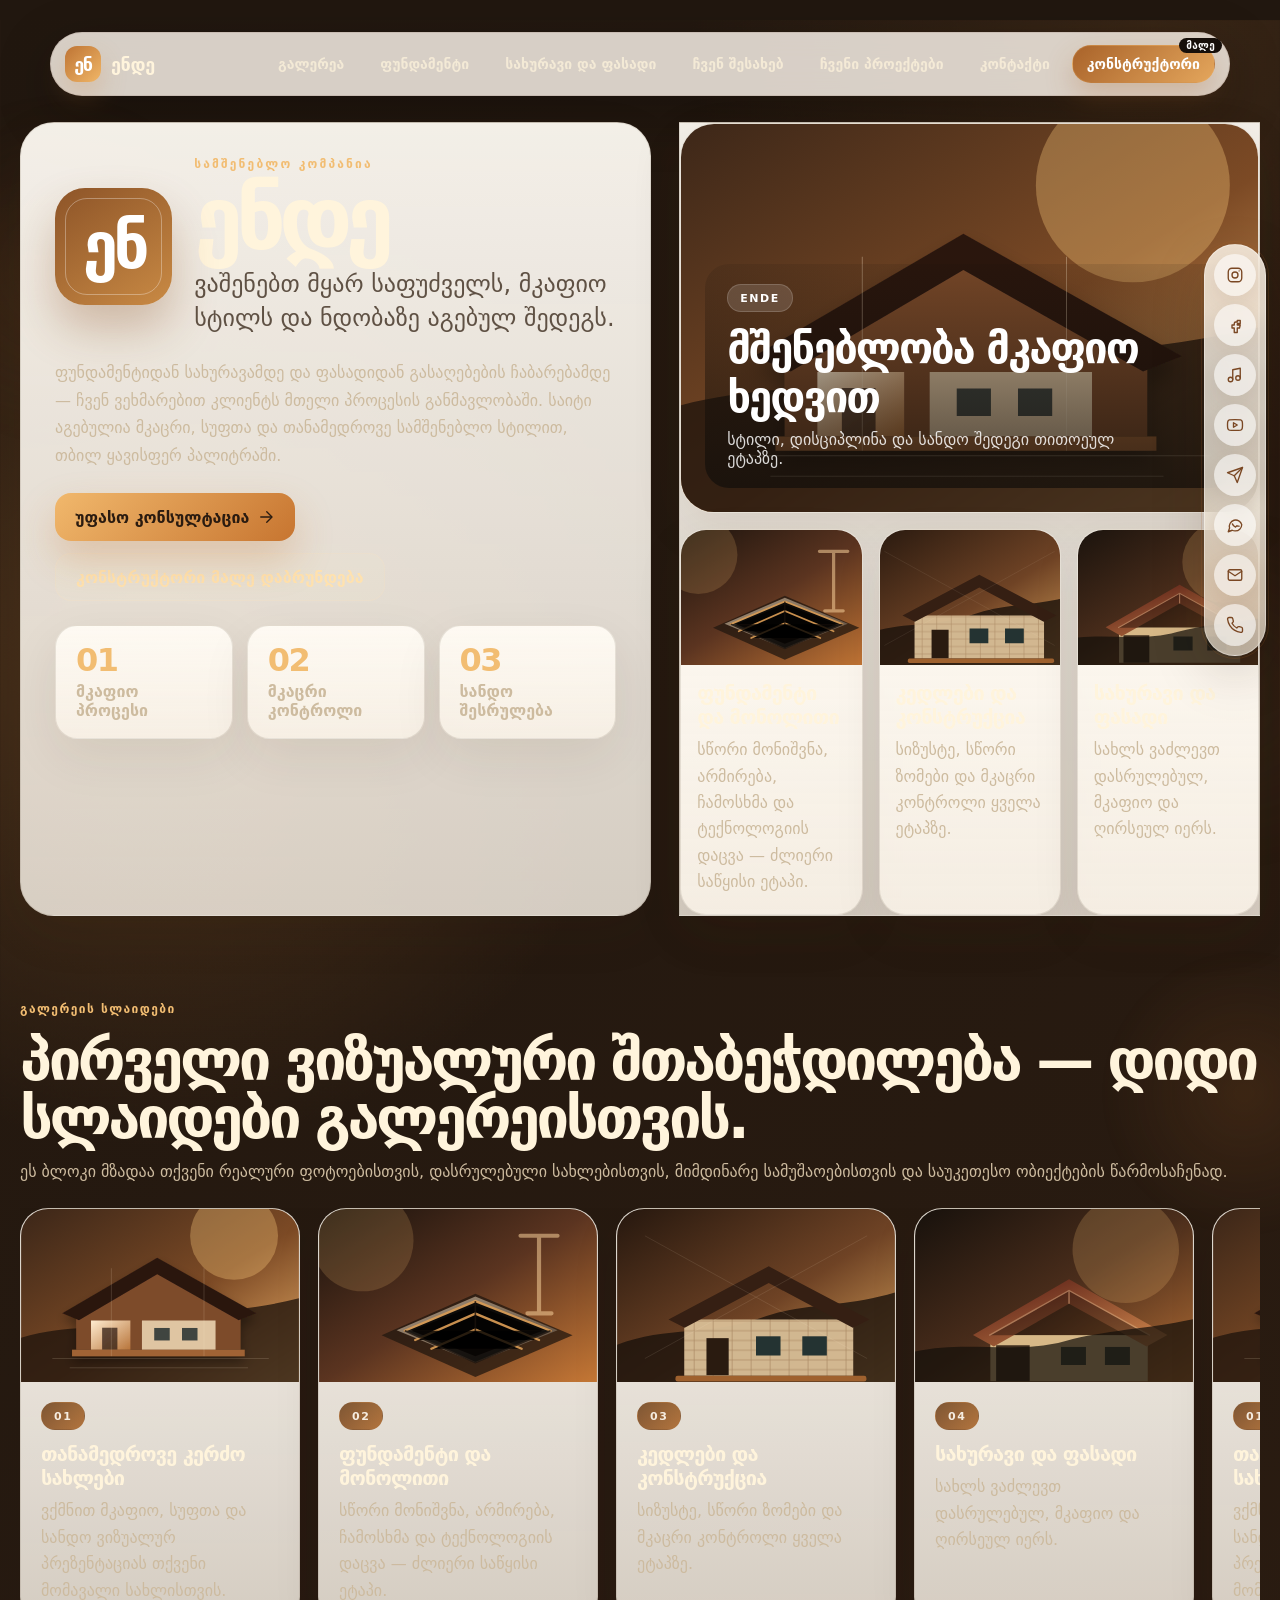
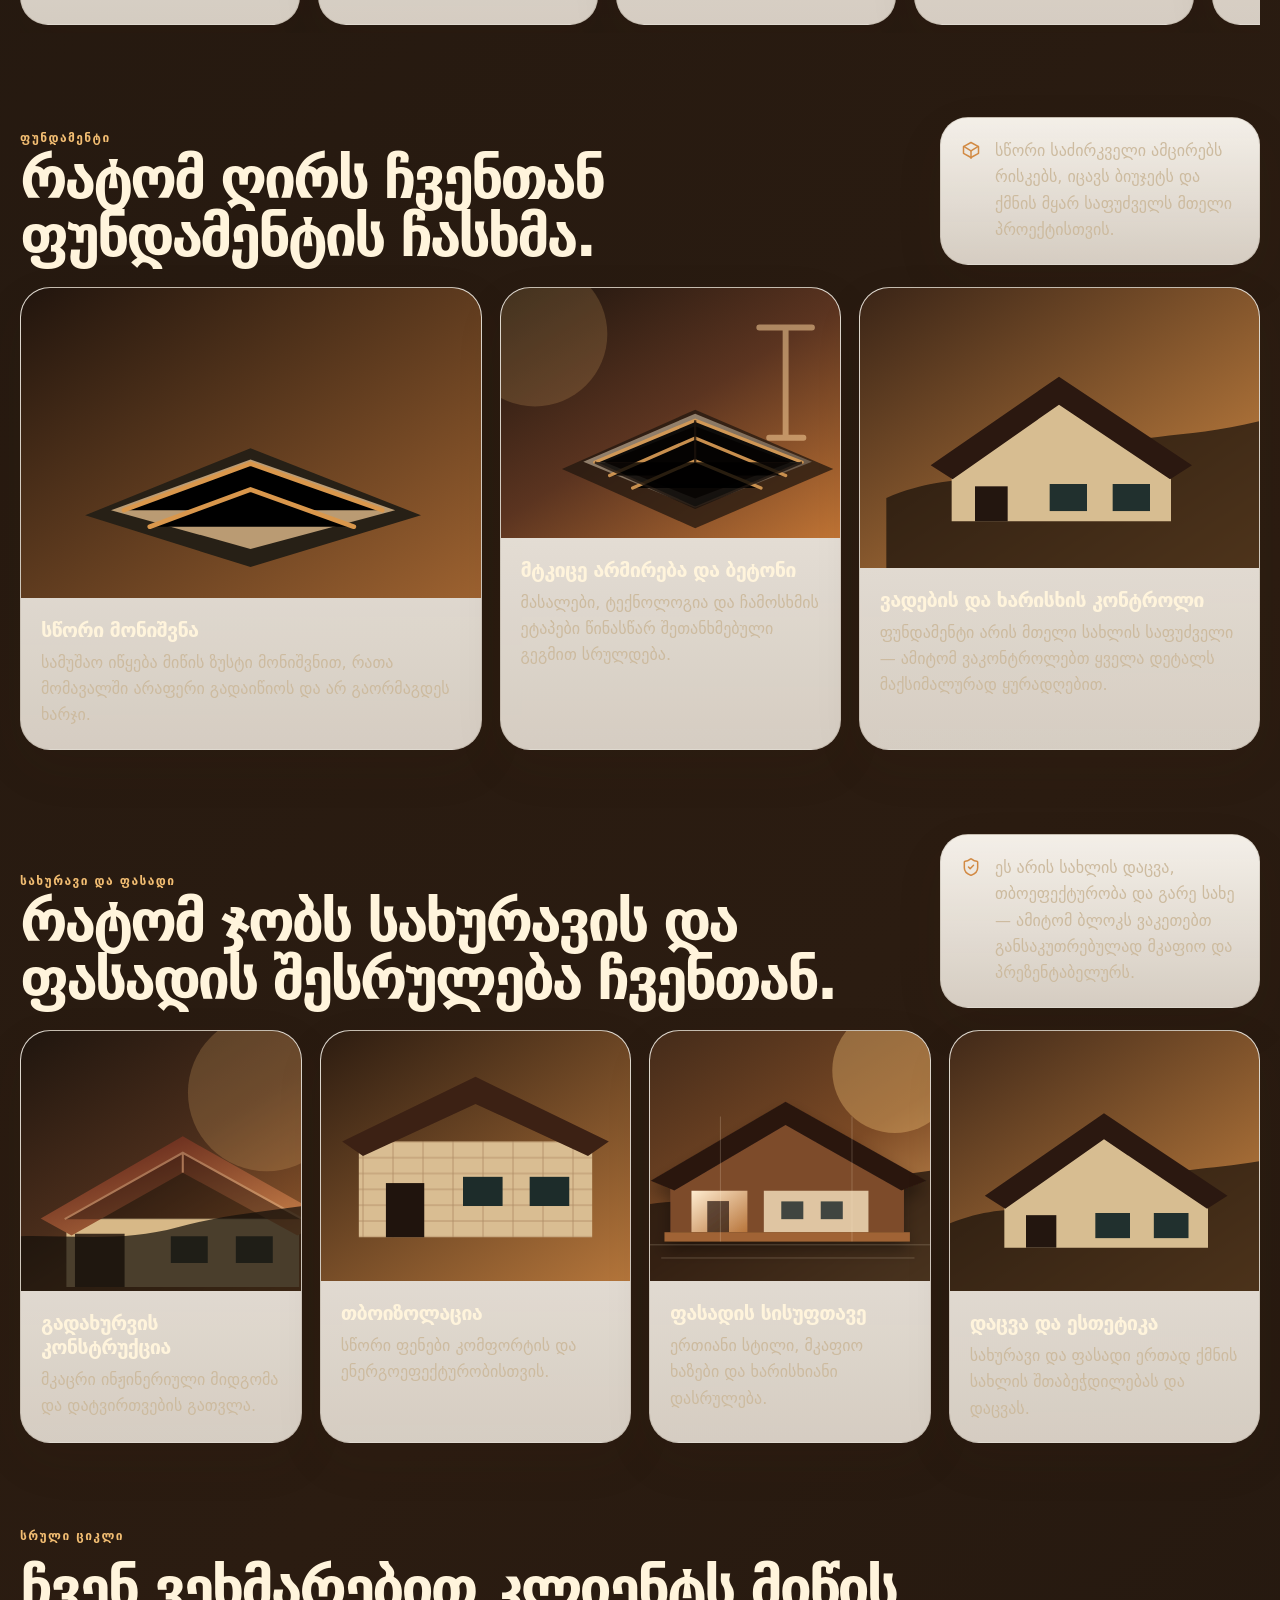
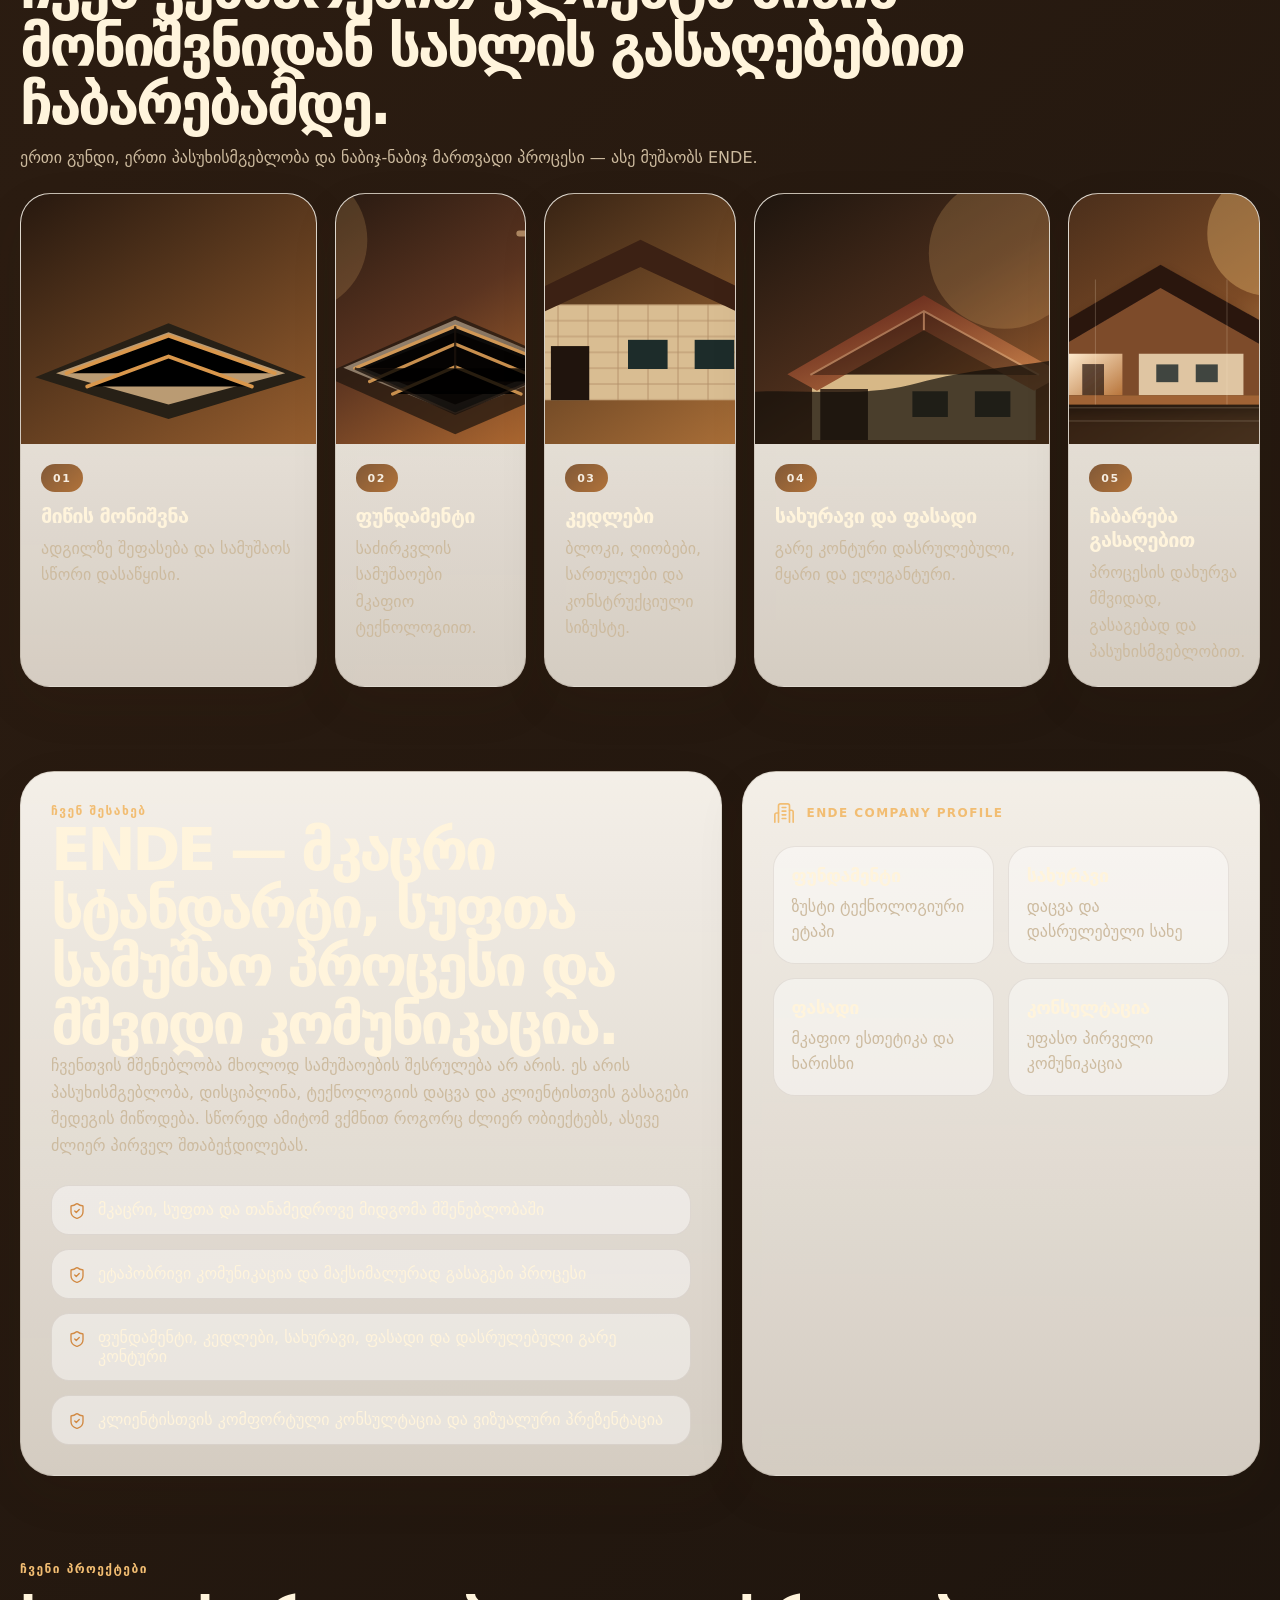
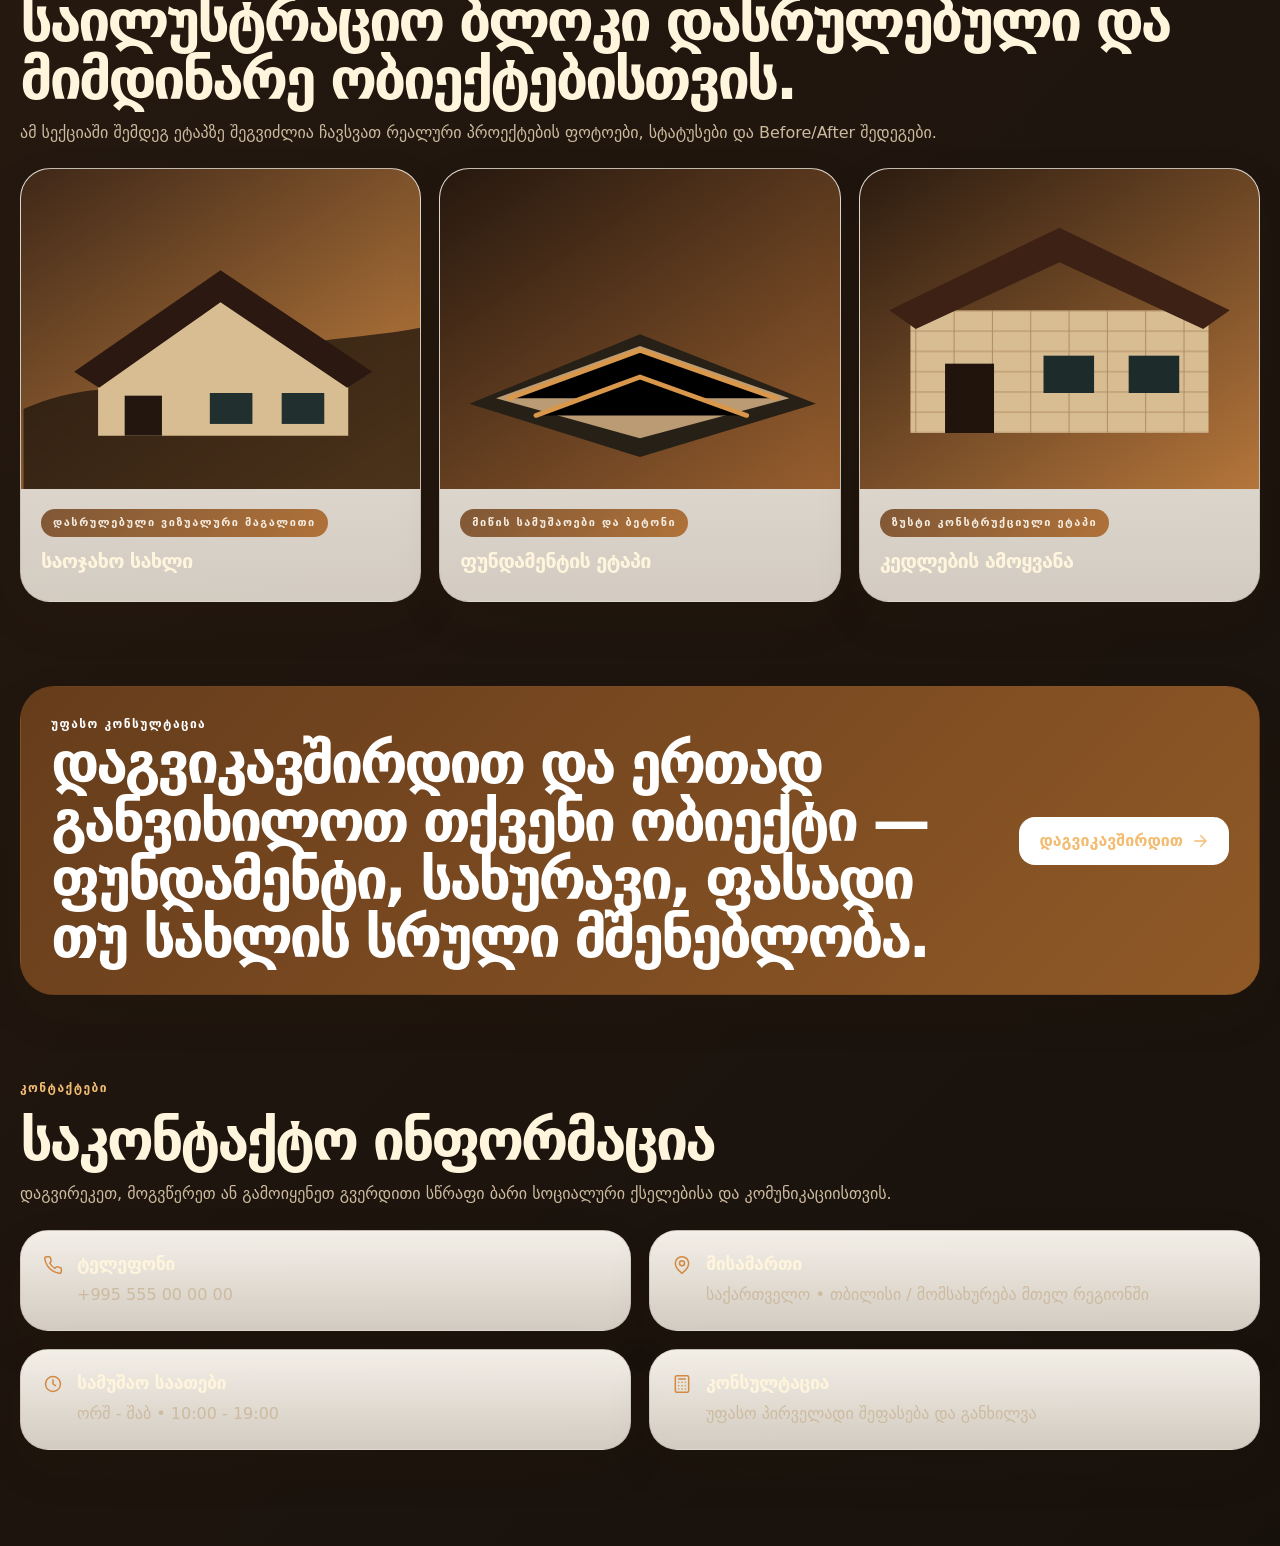
==== commit 2302ea49: "Update ENDE site design" ====
--- a/index.html
+++ b/index.html
@@ -1 +1 @@
-<!DOCTYPE html><html lang="ka" data-scroll-behavior="smooth"><head><meta charSet="utf-8"/><meta name="viewport" content="width=device-width, initial-scale=1, maximum-scale=1"/><link rel="preload" as="image" href="/gallery/ende-hero-1.svg"/><link rel="preload" as="image" href="/gallery/ende-hero-2.svg"/><link rel="preload" as="image" href="/gallery/ende-hero-3.svg"/><link rel="preload" as="image" href="/gallery/ende-hero-4.svg"/><link rel="preload" as="image" href="/gallery/ende-project-1.svg"/><link rel="preload" as="image" href="/gallery/ende-project-2.svg"/><link rel="preload" as="image" href="/gallery/ende-project-3.svg"/><link rel="stylesheet" href="/_next/static/css/9ec2a59e94f89366.css" data-precedence="next"/><link rel="preload" as="script" fetchPriority="low" href="/_next/static/chunks/webpack-8658fdbc42bfbbae.js"/><script src="/_next/static/chunks/fd9d1056-749e5812300142af.js" async=""></script><script src="/_next/static/chunks/117-8c9b6d5010131bc0.js" async=""></script><script src="/_next/static/chunks/main-app-7a380a9fce7465ef.js" async=""></script><script src="/_next/static/chunks/972-fe008c56cc430895.js" async=""></script><script src="/_next/static/chunks/app/page-81b660f02d574402.js" async=""></script><title>ენდე — სამშენებლო კომპანია</title><meta name="description" content="ენდე — სამშენებლო კომპანია საქართველოში: სახლების მშენებლობა, გალერეა, კონტაქტი და დროებით გამორთული 3D კონსტრუქტორი განახლებული ვერსიისთვის."/><script src="/_next/static/chunks/polyfills-42372ed130431b0a.js" noModule=""></script></head><body><main class="ende-next-site"><div class="ende-orb orb-a" aria-hidden="true"></div><div class="ende-orb orb-b" aria-hidden="true"></div><div class="ende-grid-bg" aria-hidden="true"></div><nav class="nav-shell site-nav ende-next-nav"><a class="brand ende-next-brand" href="/"><span class="brand-mark">ენ</span><span>ენდე</span></a><div class="nav-links ende-next-links"><a href="#company">კომპანია</a><a href="#services">სერვისები</a><a href="#gallery">გალერეა</a><a href="#process">პროცესი</a><a href="#contacts">კონტაქტი</a><a class="nav-constructor-link is-paused" href="/constructor/">კონსტრუქტორი</a></div></nav><section id="company" class="ende-next-hero"><div class="ende-next-copy"><p class="eyebrow magnetic-eyebrow"><svg width="16" height="16" viewBox="0 0 24 24" fill="none" stroke="currentColor" stroke-width="1.8" stroke-linecap="round" stroke-linejoin="round" aria-hidden="true"><path d="M12 3 9.7 8.7 4 11l5.7 2.3L12 19l2.3-5.7L20 11l-5.7-2.3L12 3Z"></path><path d="M5 3v4"></path><path d="M3 5h4"></path><path d="M19 17v4"></path><path d="M17 19h4"></path></svg> სამშენებლო კომპანია</p><h1>ენდე — სახლის მშენებლობა უფრო გასაგები, ვიზუალური და მშვიდი პროცესით.</h1><p class="hero-lead">ვაერთიანებთ თანამედროვე ვიტრინას, ეტაპობრივ კომუნიკაციას, გალერეას და მალე განახლებულ 3D კონსტრუქტორს. ფერები დარჩა თბილი და ბუნებრივი, ვიზუალი გახდა უფრო ტექნოლოგიური, ცოცხალი და პრემიუმი.</p><div class="hero-actions ende-hero-actions"><a href="#contacts" class="primary-button magnetic-button">კონსულტაციის მოთხოვნა <svg width="18" height="18" viewBox="0 0 24 24" fill="none" stroke="currentColor" stroke-width="1.8" stroke-linecap="round" stroke-linejoin="round" aria-hidden="true"><path d="M5 12h14"></path><path d="m13 5 7 7-7 7"></path></svg></a><a class="secondary-button constructor-paused-button" href="/constructor/">კონსტრუქტორი მალე</a></div><div class="ende-next-trust-row" aria-label="საიტის უპირატესობები"><span style="--delay:0ms"><svg width="16" height="16" viewBox="0 0 24 24" fill="none" stroke="currentColor" stroke-width="1.8" stroke-linecap="round" stroke-linejoin="round" aria-hidden="true"><path d="M20 13c0 5-3.5 7.5-7.7 8.8a1 1 0 0 1-.6 0C7.5 20.5 4 18 4 13V6a1 1 0 0 1 1-1c2 0 4.5-1.2 6.2-2.5a1.3 1.3 0 0 1 1.6 0C14.5 3.8 17 5 19 5a1 1 0 0 1 1 1v7Z"></path><path d="m9 12 2 2 4-4"></path></svg> <!-- -->სუფთა ვიზუალური სისტემა</span><span style="--delay:70ms"><svg width="16" height="16" viewBox="0 0 24 24" fill="none" stroke="currentColor" stroke-width="1.8" stroke-linecap="round" stroke-linejoin="round" aria-hidden="true"><path d="M20 13c0 5-3.5 7.5-7.7 8.8a1 1 0 0 1-.6 0C7.5 20.5 4 18 4 13V6a1 1 0 0 1 1-1c2 0 4.5-1.2 6.2-2.5a1.3 1.3 0 0 1 1.6 0C14.5 3.8 17 5 19 5a1 1 0 0 1 1 1v7Z"></path><path d="m9 12 2 2 4-4"></path></svg> <!-- -->მობილურზე ადაპტირებული ბლოკები</span><span style="--delay:140ms"><svg width="16" height="16" viewBox="0 0 24 24" fill="none" stroke="currentColor" stroke-width="1.8" stroke-linecap="round" stroke-linejoin="round" aria-hidden="true"><path d="M20 13c0 5-3.5 7.5-7.7 8.8a1 1 0 0 1-.6 0C7.5 20.5 4 18 4 13V6a1 1 0 0 1 1-1c2 0 4.5-1.2 6.2-2.5a1.3 1.3 0 0 1 1.6 0C14.5 3.8 17 5 19 5a1 1 0 0 1 1 1v7Z"></path><path d="m9 12 2 2 4-4"></path></svg> <!-- -->სწრაფი სტატიკური ჩატვირთვა</span><span style="--delay:210ms"><svg width="16" height="16" viewBox="0 0 24 24" fill="none" stroke="currentColor" stroke-width="1.8" stroke-linecap="round" stroke-linejoin="round" aria-hidden="true"><path d="M20 13c0 5-3.5 7.5-7.7 8.8a1 1 0 0 1-.6 0C7.5 20.5 4 18 4 13V6a1 1 0 0 1 1-1c2 0 4.5-1.2 6.2-2.5a1.3 1.3 0 0 1 1.6 0C14.5 3.8 17 5 19 5a1 1 0 0 1 1 1v7Z"></path><path d="m9 12 2 2 4-4"></path></svg> <!-- -->რეალური ფოტოებისთვის მზად გალერეა</span></div></div><div class="ende-next-showcase" aria-label="გალერეის მთავარი კარუსელი"><div class="showcase-ring" aria-hidden="true"></div><div class="ende-next-carousel"><div class="ende-next-carousel-track"><article class="ende-next-slide"><img src="/gallery/ende-hero-1.svg" alt="თანამედროვე კერძო სახლები"/><div class="slide-glass-panel"><span>01</span><h2>თანამედროვე კერძო სახლები</h2><p>თბილი არქიტექტურა, სწორი დაგეგმვა და კონტროლირებადი მშენებლობის პროცესი.</p></div></article><article class="ende-next-slide"><img src="/gallery/ende-hero-2.svg" alt="ფუნდამენტი და მონოლითი"/><div class="slide-glass-panel"><span>02</span><h2>ფუნდამენტი და მონოლითი</h2><p>საფუძველი, არმირება და ბეტონი წინასწარ შეთანხმებული სამუშაო რუკით.</p></div></article><article class="ende-next-slide"><img src="/gallery/ende-hero-3.svg" alt="კედლები და ღიობები"/><div class="slide-glass-panel"><span>03</span><h2>კედლები და ღიობები</h2><p>ბლოკი, ღიობები, სიმაღლე და მასალები გამჭვირვალე შეფასებით.</p></div></article><article class="ende-next-slide"><img src="/gallery/ende-hero-4.svg" alt="სახურავი და ფასადი"/><div class="slide-glass-panel"><span>04</span><h2>სახურავი და ფასადი</h2><p>სახლის გარე სახე სრულდება ერთიან სტილში — პრაქტიკულად და ლამაზად.</p></div></article></div></div><div class="floating-estimate-card"><span>განახლებული კონსტრუქტორი</span><strong>დროებით გამორთულია</strong><small>ღილაკი დარჩა, ფუნქცია დაბრუნდება შემდეგ ეტაპზე.</small></div><div class="hero-tech-stack" aria-label="ტექნიკური უპირატესობები"><span><b>3D</b><small>კონსტრუქტორი დროებით განახლების რეჟიმშია</small></span><span><b>24/7</b><small>სწრაფი კონტაქტის ბარი ყველგან ჩანს</small></span><span><b>100%</b><small>სტატიკური საიტი Cloudflare Pages-ისთვის</small></span></div></div></section><section class="ende-marquee" aria-label="მიმართულებების მოძრავი ზოლი"><div><span>სუფთა ვიზუალური სისტემა</span><span>მობილურზე ადაპტირებული ბლოკები</span><span>სწრაფი სტატიკური ჩატვირთვა</span><span>რეალური ფოტოებისთვის მზად გალერეა</span><span>სუფთა ვიზუალური სისტემა</span><span>მობილურზე ადაპტირებული ბლოკები</span><span>სწრაფი სტატიკური ჩატვირთვა</span><span>რეალური ფოტოებისთვის მზად გალერეა</span></div></section><section id="services" class="ende-section ende-next-services"><div class="ende-section-head"><p class="eyebrow">რას ვაკეთებთ</p><h2>მშენებლობის სრული გზა — მიწის პირველადი შეფასებიდან სახლის ჩაბარებამდე.</h2></div><div class="ende-service-grid ende-next-service-grid"><article class="ende-service-card ende-next-service-card" style="--delay:0ms"><div class="service-card-glow" aria-hidden="true"></div><div class="ende-service-icon"><svg width="20" height="20" viewBox="0 0 24 24" fill="none" stroke="currentColor" stroke-width="1.8" stroke-linecap="round" stroke-linejoin="round" aria-hidden="true"><path d="M6 22V4a2 2 0 0 1 2-2h8a2 2 0 0 1 2 2v18"></path><path d="M6 12H4a2 2 0 0 0-2 2v8"></path><path d="M18 9h2a2 2 0 0 1 2 2v11"></path><path d="M10 6h4"></path><path d="M10 10h4"></path><path d="M10 14h4"></path><path d="M10 18h4"></path></svg></div><h3>სახლების მშენებლობა</h3><p>კერძო სახლების მშენებლობა პროექტიდან რეალურ ობიექტამდე: კარკასი, კედლები, გადახურვა და დასრულების ეტაპები.</p><span class="ende-card-line"></span></article><article class="ende-service-card ende-next-service-card" style="--delay:90ms"><div class="service-card-glow" aria-hidden="true"></div><div class="ende-service-icon"><svg width="20" height="20" viewBox="0 0 24 24" fill="none" stroke="currentColor" stroke-width="1.8" stroke-linecap="round" stroke-linejoin="round" aria-hidden="true"><path d="m21 16-9 5-9-5V8l9-5 9 5v8Z"></path><path d="M3.3 7.7 12 13l8.7-5.3"></path><path d="M12 22V13"></path></svg></div><h3>ფუნდამენტი და ბეტონი</h3><p>ლენტის, ფილასა და მონოლითის სამუშაოები მიწის მდგომარეობის, დატვირთვისა და მასალის შეთანხმებით.</p><span class="ende-card-line"></span></article><article class="ende-service-card ende-next-service-card" style="--delay:180ms"><div class="service-card-glow" aria-hidden="true"></div><div class="ende-service-icon"><svg width="20" height="20" viewBox="0 0 24 24" fill="none" stroke="currentColor" stroke-width="1.8" stroke-linecap="round" stroke-linejoin="round" aria-hidden="true"><path d="M20 13c0 5-3.5 7.5-7.7 8.8a1 1 0 0 1-.6 0C7.5 20.5 4 18 4 13V6a1 1 0 0 1 1-1c2 0 4.5-1.2 6.2-2.5a1.3 1.3 0 0 1 1.6 0C14.5 3.8 17 5 19 5a1 1 0 0 1 1 1v7Z"></path><path d="m9 12 2 2 4-4"></path></svg></div><h3>სახურავი და ფასადი</h3><p>გადახურვა, თბოიზოლაცია, ფასადის მოპირკეთება და სახლის გარე იერსახის დასრულება.</p><span class="ende-card-line"></span></article><article class="ende-service-card ende-next-service-card" style="--delay:270ms"><div class="service-card-glow" aria-hidden="true"></div><div class="ende-service-icon"><svg width="20" height="20" viewBox="0 0 24 24" fill="none" stroke="currentColor" stroke-width="1.8" stroke-linecap="round" stroke-linejoin="round" aria-hidden="true"><rect x="4" y="2" width="16" height="20" rx="2"></rect><path d="M8 6h8"></path><path d="M8 10h.01"></path><path d="M12 10h.01"></path><path d="M16 10h.01"></path><path d="M8 14h.01"></path><path d="M12 14h.01"></path><path d="M16 14h.01"></path><path d="M8 18h.01"></path><path d="M12 18h.01"></path><path d="M16 18h.01"></path></svg></div><h3>საწყისი შეფასება</h3><p>ფასი, ვადები და სამუშაო ეტაპები განიხილება წინასწარ, რათა მშენებლობა დაიწყოს მშვიდად და გასაგებად.</p><span class="ende-card-line"></span></article></div></section><section class="ende-feature-lab" aria-label="კონსტრუქტორის განახლების ბლოკი"><div class="blueprint-device"><div class="device-topbar"><span></span><span></span><span></span></div><div class="blueprint-scan"></div><div class="blueprint-house-wire" aria-hidden="true"><span class="wire-roof"></span><span class="wire-body"></span><span class="wire-foundation"></span></div><div class="device-chip chip-a">UI refresh</div><div class="device-chip chip-b">Gallery ready</div></div><div class="ende-feature-copy"><p class="eyebrow">დროებითი რეჟიმი</p><h2>კონსტრუქტორი არ წავშალეთ — მხოლოდ გავთიშეთ, რომ საიტის ვიტრინა იყოს უფრო სუფთა და სწრაფი.</h2><p>გვერდი `/constructor` ახლა აჩვენებს ლამაზ “განახლების რეჟიმს”. კოდის ძველი კონსტრუქტორი დარჩა პროექტში, ამიტომ შემდეგ ეტაპზე შეგვიძლია ისევ ჩავრთოთ, როცა დიზაინი და UX ბოლომდე მოგვარდება.</p><a class="secondary-button" href="/constructor/">კონსტრუქტორის გვერდის ნახვა</a></div></section><section id="gallery" class="ende-section ende-next-gallery"><div class="ende-section-head compact"><p class="eyebrow">გალერეა / სლაიდები</p><h2>ლამაზი ადგილები რეალური ობიექტების ფოტოებისთვის, Before/After სლაიდებისთვის და პროექტების კარუსელისთვის.</h2></div><div class="gallery-stage"><div class="gallery-main-card"><img src="/gallery/ende-hero-4.svg" alt="სახურავის და ფასადის სლაიდის ადგილი"/><div><span>Featured slide</span><h3>აქ ჩასვამთ საუკეთესო რეალურ ფოტოს</h3><p>დიდი hero-სლაიდი იდეალურია დასრულებული სახლისთვის, ვიდეოს ყდისთვის ან მნიშვნელოვანი პროექტის წარმოსაჩენად.</p></div></div><div class="gallery-side-stack"><article class="mini-gallery-card" style="--delay:0ms"><img src="/gallery/ende-project-1.svg" alt="ოჯახური სახლი"/><div><span>საილუსტრაციო პროექტი</span><h3>ოჯახური სახლი</h3><p>კარკასი • კედლები • სახურავი</p></div></article><article class="mini-gallery-card" style="--delay:90ms"><img src="/gallery/ende-project-2.svg" alt="ფუნდამენტის მომზადება"/><div><span>სამუშაო ეტაპი</span><h3>ფუნდამენტის მომზადება</h3><p>ბეტონი • არმირება • კონტროლი</p></div></article><article class="mini-gallery-card" style="--delay:180ms"><img src="/gallery/ende-project-3.svg" alt="ბლოკის კედლები"/><div><span>მშენებლობის ეტაპი</span><h3>ბლოკის კედლები</h3><p>M20 ბლოკი • ღიობები • სიმაღლე</p></div></article></div></div><div class="ende-project-carousel ende-next-project-carousel" aria-label="მოძრავი პროექტების კარუსელი"><div class="ende-project-track"><article class="ende-project-card ende-next-project-card"><img src="/gallery/ende-project-1.svg" alt="ოჯახური სახლი"/><div><span>საილუსტრაციო პროექტი</span><h3>ოჯახური სახლი</h3><p>კარკასი • კედლები • სახურავი</p></div></article><article class="ende-project-card ende-next-project-card"><img src="/gallery/ende-project-2.svg" alt="ფუნდამენტის მომზადება"/><div><span>სამუშაო ეტაპი</span><h3>ფუნდამენტის მომზადება</h3><p>ბეტონი • არმირება • კონტროლი</p></div></article><article class="ende-project-card ende-next-project-card"><img src="/gallery/ende-project-3.svg" alt="ბლოკის კედლები"/><div><span>მშენებლობის ეტაპი</span><h3>ბლოკის კედლები</h3><p>M20 ბლოკი • ღიობები • სიმაღლე</p></div></article><article class="ende-project-card ende-next-project-card"><img src="/gallery/ende-project-1.svg" alt="ოჯახური სახლი"/><div><span>საილუსტრაციო პროექტი</span><h3>ოჯახური სახლი</h3><p>კარკასი • კედლები • სახურავი</p></div></article><article class="ende-project-card ende-next-project-card"><img src="/gallery/ende-project-2.svg" alt="ფუნდამენტის მომზადება"/><div><span>სამუშაო ეტაპი</span><h3>ფუნდამენტის მომზადება</h3><p>ბეტონი • არმირება • კონტროლი</p></div></article><article class="ende-project-card ende-next-project-card"><img src="/gallery/ende-project-3.svg" alt="ბლოკის კედლები"/><div><span>მშენებლობის ეტაპი</span><h3>ბლოკის კედლები</h3><p>M20 ბლოკი • ღიობები • სიმაღლე</p></div></article><article class="ende-project-card ende-next-project-card"><img src="/gallery/ende-project-1.svg" alt="ოჯახური სახლი"/><div><span>საილუსტრაციო პროექტი</span><h3>ოჯახური სახლი</h3><p>კარკასი • კედლები • სახურავი</p></div></article><article class="ende-project-card ende-next-project-card"><img src="/gallery/ende-project-2.svg" alt="ფუნდამენტის მომზადება"/><div><span>სამუშაო ეტაპი</span><h3>ფუნდამენტის მომზადება</h3><p>ბეტონი • არმირება • კონტროლი</p></div></article><article class="ende-project-card ende-next-project-card"><img src="/gallery/ende-project-3.svg" alt="ბლოკის კედლები"/><div><span>მშენებლობის ეტაპი</span><h3>ბლოკის კედლები</h3><p>M20 ბლოკი • ღიობები • სიმაღლე</p></div></article></div></div></section><section id="process" class="ende-section ende-process-section ende-next-process"><div class="ende-section-head compact"><p class="eyebrow"><svg width="16" height="16" viewBox="0 0 24 24" fill="none" stroke="currentColor" stroke-width="1.8" stroke-linecap="round" stroke-linejoin="round" aria-hidden="true"><circle cx="12" cy="12" r="9"></circle><path d="M12 7v5l3 2"></path></svg> პროცესი</p><h2>მარტივი, კონტროლირებადი და ვიზუალურად გასაგები სამუშაო სცენარი.</h2></div><div class="ende-process-timeline ende-next-timeline"><article><span>01</span><h3>საუბარი</h3><p>ვიგებთ რა ტიპის სახლი გსურთ, სად არის მიწა და რა ბიუჯეტში ფიქრობთ.</p></article><article><span>02</span><h3>გეგმა</h3><p>ვადგენთ სამუშაო ეტაპებს, მასალებს, ვადებს და საწყის ხარჯთაღრიცხვას.</p></article><article><span>03</span><h3>მშენებლობა</h3><p>სამუშაო მიდის ეტაპობრივად: საფუძველი, კედლები, გადახურვა, სახურავი და ფასადი.</p></article><article><span>04</span><h3>ჩაბარება</h3><p>ბოლოს ხდება შემოწმება, დეტალების გასწორება და ობიექტის მშვიდად ჩაბარება.</p></article></div></section><section id="contacts" class="contacts-section advanced-contacts ende-contact-redesign ende-next-contact"><div><p class="eyebrow">კონტაქტი</p><h2>მოგვწერეთ, მოგვიყევით მიწაზე და სახლზე — შემდეგი ნაბიჯი ერთად დავგეგმოთ.</h2><p>საწყისი კონსულტაცია დაგეხმარებათ გაიგოთ, რა ეტაპებია საჭირო, როგორი მასალები განვიხილოთ და რა ბიუჯეტიდან შეიძლება საუბრის დაწყება.</p></div><div class="contact-card advanced-contact-card ende-contact-card ende-next-contact-card"><p><svg width="20" height="20" viewBox="0 0 24 24" fill="none" stroke="currentColor" stroke-width="1.8" stroke-linecap="round" stroke-linejoin="round" aria-hidden="true"><path d="M22 16.9v3a2 2 0 0 1-2.2 2 19.8 19.8 0 0 1-8.6-3.1 19.4 19.4 0 0 1-6-6A19.8 19.8 0 0 1 2.1 4.2 2 2 0 0 1 4.1 2h3a2 2 0 0 1 2 1.7c.1.9.3 1.8.6 2.6a2 2 0 0 1-.5 2.1L8 9.6a16 16 0 0 0 6.4 6.4l1.2-1.2a2 2 0 0 1 2.1-.5c.8.3 1.7.5 2.6.6A2 2 0 0 1 22 16.9Z"></path></svg> +995 555 00 00 00</p><p><svg width="20" height="20" viewBox="0 0 24 24" fill="none" stroke="currentColor" stroke-width="1.8" stroke-linecap="round" stroke-linejoin="round" aria-hidden="true"><path d="M20 10c0 6-8 12-8 12S4 16 4 10a8 8 0 1 1 16 0Z"></path><circle cx="12" cy="10" r="3"></circle></svg> თბილისი, საქართველო</p><a class="primary-button" href="mailto:info@example.com">განაცხადის გაგზავნა <svg width="18" height="18" viewBox="0 0 24 24" fill="none" stroke="currentColor" stroke-width="1.8" stroke-linecap="round" stroke-linejoin="round" aria-hidden="true"><path d="M5 12h14"></path><path d="m13 5 7 7-7 7"></path></svg></a></div></section></main><aside class="floating-contact-bar" aria-label="სწრაფი კონტაქტები"><span class="floating-contact-pulse" aria-hidden="true"></span><a href="https://instagram.com/" aria-label="Instagram" title="Instagram" target="_blank" rel="noreferrer"><svg width="18" height="18" viewBox="0 0 24 24" fill="none" stroke="currentColor" stroke-width="1.8" stroke-linecap="round" stroke-linejoin="round" aria-hidden="true"><rect x="3" y="3" width="18" height="18" rx="5"></rect><circle cx="12" cy="12" r="4"></circle><path d="M17.5 6.5h.01"></path></svg><span>Instagram</span></a><a href="https://facebook.com/" aria-label="Facebook" title="Facebook" target="_blank" rel="noreferrer"><svg width="18" height="18" viewBox="0 0 24 24" fill="none" stroke="currentColor" stroke-width="1.8" stroke-linecap="round" stroke-linejoin="round" aria-hidden="true"><path d="M15 8h-2a2 2 0 0 0-2 2v2H8v4h3v6h4v-6h3l1-4h-4v-1a1 1 0 0 1 1-1h3V6h-4Z"></path></svg><span>Facebook</span></a><a href="https://tiktok.com/" aria-label="TikTok" title="TikTok" target="_blank" rel="noreferrer"><svg width="18" height="18" viewBox="0 0 24 24" fill="none" stroke="currentColor" stroke-width="1.8" stroke-linecap="round" stroke-linejoin="round" aria-hidden="true"><path d="M9 18V5l10-2v13"></path><circle cx="6" cy="18" r="3"></circle><circle cx="16" cy="16" r="3"></circle></svg><span>TikTok</span></a><a href="https://youtube.com/" aria-label="YouTube" title="YouTube" target="_blank" rel="noreferrer"><svg width="18" height="18" viewBox="0 0 24 24" fill="none" stroke="currentColor" stroke-width="1.8" stroke-linecap="round" stroke-linejoin="round" aria-hidden="true"><path d="M22 12s0-3.2-.4-4.7a3 3 0 0 0-2.1-2.1C17.8 4.8 12 4.8 12 4.8s-5.8 0-7.5.4a3 3 0 0 0-2.1 2.1C2 8.8 2 12 2 12s0 3.2.4 4.7a3 3 0 0 0 2.1 2.1c1.7.4 7.5.4 7.5.4s5.8 0 7.5-.4a3 3 0 0 0 2.1-2.1c.4-1.5.4-4.7.4-4.7Z"></path><path d="m10 9 5 3-5 3V9Z"></path></svg><span>YouTube</span></a><a href="https://t.me/" aria-label="Telegram" title="Telegram" target="_blank" rel="noreferrer"><svg width="18" height="18" viewBox="0 0 24 24" fill="none" stroke="currentColor" stroke-width="1.8" stroke-linecap="round" stroke-linejoin="round" aria-hidden="true"><path d="m22 2-7 20-4-9-9-4 20-7Z"></path><path d="M22 2 11 13"></path></svg><span>Telegram</span></a><a href="https://wa.me/995555000000" aria-label="WhatsApp" title="WhatsApp" target="_blank" rel="noreferrer"><svg width="18" height="18" viewBox="0 0 24 24" fill="none" stroke="currentColor" stroke-width="1.8" stroke-linecap="round" stroke-linejoin="round" aria-hidden="true"><path d="M21 11.5a8.4 8.4 0 0 1-9 8.4 8.7 8.7 0 0 1-3.7-.9L3 21l1.8-5a8.4 8.4 0 1 1 16.2-4.5Z"></path><path d="M8.5 10.5c.8 2 2.2 3.4 4.2 4.2l1.4-1.4c.2-.2.5-.3.8-.2.9.3 1.7.4 2.6.4"></path></svg><span>WhatsApp</span></a><a href="mailto:info@example.com" aria-label="Email" title="Email"><svg width="18" height="18" viewBox="0 0 24 24" fill="none" stroke="currentColor" stroke-width="1.8" stroke-linecap="round" stroke-linejoin="round" aria-hidden="true"><rect x="3" y="5" width="18" height="14" rx="2"></rect><path d="m3 7 9 6 9-6"></path></svg><span>Email</span></a><a href="tel:+995555000000" aria-label="Call" title="Call"><svg width="18" height="18" viewBox="0 0 24 24" fill="none" stroke="currentColor" stroke-width="1.8" stroke-linecap="round" stroke-linejoin="round" aria-hidden="true"><path d="M22 16.9v3a2 2 0 0 1-2.2 2 19.8 19.8 0 0 1-8.6-3.1 19.4 19.4 0 0 1-6-6A19.8 19.8 0 0 1 2.1 4.2 2 2 0 0 1 4.1 2h3a2 2 0 0 1 2 1.7c.1.9.3 1.8.6 2.6a2 2 0 0 1-.5 2.1L8 9.6a16 16 0 0 0 6.4 6.4l1.2-1.2a2 2 0 0 1 2.1-.5c.8.3 1.7.5 2.6.6A2 2 0 0 1 22 16.9Z"></path></svg><span>Call</span></a></aside><script src="/_next/static/chunks/webpack-8658fdbc42bfbbae.js" async=""></script><script>(self.__next_f=self.__next_f||[]).push([0]);self.__next_f.push([2,null])</script><script>self.__next_f.push([1,"1:HL[\"/_next/static/css/9ec2a59e94f89366.css\",\"style\"]\n"])</script><script>self.__next_f.push([1,"2:I[2846,[],\"\"]\n4:I[2972,[\"972\",\"static/chunks/972-fe008c56cc430895.js\",\"931\",\"static/chunks/app/page-81b660f02d574402.js\"],\"\"]\n5:I[4707,[],\"\"]\n6:I[6423,[],\"\"]\n8:I[1060,[],\"\"]\n9:[]\n"])</script><script>self.__next_f.push([1,"0:[\"$\",\"$L2\",null,{\"buildId\":\"JCtrKZz7hYEylnQfCbO5D\",\"assetPrefix\":\"\",\"urlParts\":[\"\",\"\"],\"initialTree\":[\"\",{\"children\":[\"__PAGE__\",{}]},\"$undefined\",\"$undefined\",true],\"initialSeedData\":[\"\",{\"children\":[\"__PAGE__\",{},[[\"$L3\",[\"$\",\"main\",null,{\"className\":\"ende-next-site\",\"children\":[[\"$\",\"div\",null,{\"className\":\"ende-orb orb-a\",\"aria-hidden\":\"true\"}],[\"$\",\"div\",null,{\"className\":\"ende-orb orb-b\",\"aria-hidden\":\"true\"}],[\"$\",\"div\",null,{\"className\":\"ende-grid-bg\",\"aria-hidden\":\"true\"}],[\"$\",\"nav\",null,{\"className\":\"nav-shell site-nav ende-next-nav\",\"children\":[[\"$\",\"$L4\",null,{\"href\":\"/\",\"className\":\"brand ende-next-brand\",\"children\":[[\"$\",\"span\",null,{\"className\":\"brand-mark\",\"children\":\"ენ\"}],[\"$\",\"span\",null,{\"children\":\"ენდე\"}]]}],[\"$\",\"div\",null,{\"className\":\"nav-links ende-next-links\",\"children\":[[\"$\",\"a\",null,{\"href\":\"#company\",\"children\":\"კომპანია\"}],[\"$\",\"a\",null,{\"href\":\"#services\",\"children\":\"სერვისები\"}],[\"$\",\"a\",null,{\"href\":\"#gallery\",\"children\":\"გალერეა\"}],[\"$\",\"a\",null,{\"href\":\"#process\",\"children\":\"პროცესი\"}],[\"$\",\"a\",null,{\"href\":\"#contacts\",\"children\":\"კონტაქტი\"}],[\"$\",\"$L4\",null,{\"href\":\"/constructor\",\"className\":\"nav-constructor-link is-paused\",\"children\":\"კონსტრუქტორი\"}]]}]]}],[\"$\",\"section\",null,{\"id\":\"company\",\"className\":\"ende-next-hero\",\"children\":[[\"$\",\"div\",null,{\"className\":\"ende-next-copy\",\"children\":[[\"$\",\"p\",null,{\"className\":\"eyebrow magnetic-eyebrow\",\"children\":[[\"$\",\"svg\",null,{\"width\":16,\"height\":16,\"viewBox\":\"0 0 24 24\",\"fill\":\"none\",\"stroke\":\"currentColor\",\"strokeWidth\":1.8,\"strokeLinecap\":\"round\",\"strokeLinejoin\":\"round\",\"aria-hidden\":\"true\",\"children\":[[\"$\",\"path\",null,{\"d\":\"M12 3 9.7 8.7 4 11l5.7 2.3L12 19l2.3-5.7L20 11l-5.7-2.3L12 3Z\"}],[\"$\",\"path\",null,{\"d\":\"M5 3v4\"}],[\"$\",\"path\",null,{\"d\":\"M3 5h4\"}],[\"$\",\"path\",null,{\"d\":\"M19 17v4\"}],[\"$\",\"path\",null,{\"d\":\"M17 19h4\"}]]}],\" სამშენებლო კომპანია\"]}],[\"$\",\"h1\",null,{\"children\":\"ენდე — სახლის მშენებლობა უფრო გასაგები, ვიზუალური და მშვიდი პროცესით.\"}],[\"$\",\"p\",null,{\"className\":\"hero-lead\",\"children\":\"ვაერთიანებთ თანამედროვე ვიტრინას, ეტაპობრივ კომუნიკაციას, გალერეას და მალე განახლებულ 3D კონსტრუქტორს. ფერები დარჩა თბილი და ბუნებრივი, ვიზუალი გახდა უფრო ტექნოლოგიური, ცოცხალი და პრემიუმი.\"}],[\"$\",\"div\",null,{\"className\":\"hero-actions ende-hero-actions\",\"children\":[[\"$\",\"a\",null,{\"href\":\"#contacts\",\"className\":\"primary-button magnetic-button\",\"children\":[\"კონსულტაციის მოთხოვნა \",[\"$\",\"svg\",null,{\"width\":18,\"height\":18,\"viewBox\":\"0 0 24 24\",\"fill\":\"none\",\"stroke\":\"currentColor\",\"strokeWidth\":1.8,\"strokeLinecap\":\"round\",\"strokeLinejoin\":\"round\",\"aria-hidden\":\"true\",\"children\":[[\"$\",\"path\",null,{\"d\":\"M5 12h14\"}],[\"$\",\"path\",null,{\"d\":\"m13 5 7 7-7 7\"}]]}]]}],[\"$\",\"$L4\",null,{\"href\":\"/constructor\",\"className\":\"secondary-button constructor-paused-button\",\"children\":\"კონსტრუქტორი მალე\"}]]}],[\"$\",\"div\",null,{\"className\":\"ende-next-trust-row\",\"aria-label\":\"საიტის უპირატესობები\",\"children\":[[\"$\",\"span\",\"სუფთა ვიზუალური სისტემა\",{\"style\":{\"--delay\":\"0ms\"},\"children\":[[\"$\",\"svg\",null,{\"width\":16,\"height\":16,\"viewBox\":\"0 0 24 24\",\"fill\":\"none\",\"stroke\":\"currentColor\",\"strokeWidth\":1.8,\"strokeLinecap\":\"round\",\"strokeLinejoin\":\"round\",\"aria-hidden\":\"true\",\"children\":[[\"$\",\"path\",null,{\"d\":\"M20 13c0 5-3.5 7.5-7.7 8.8a1 1 0 0 1-.6 0C7.5 20.5 4 18 4 13V6a1 1 0 0 1 1-1c2 0 4.5-1.2 6.2-2.5a1.3 1.3 0 0 1 1.6 0C14.5 3.8 17 5 19 5a1 1 0 0 1 1 1v7Z\"}],[\"$\",\"path\",null,{\"d\":\"m9 12 2 2 4-4\"}]]}],\" \",\"სუფთა ვიზუალური სისტემა\"]}],[\"$\",\"span\",\"მობილურზე ადაპტირებული ბლოკები\",{\"style\":{\"--delay\":\"70ms\"},\"children\":[[\"$\",\"svg\",null,{\"width\":16,\"height\":16,\"viewBox\":\"0 0 24 24\",\"fill\":\"none\",\"stroke\":\"currentColor\",\"strokeWidth\":1.8,\"strokeLinecap\":\"round\",\"strokeLinejoin\":\"round\",\"aria-hidden\":\"true\",\"children\":[[\"$\",\"path\",null,{\"d\":\"M20 13c0 5-3.5 7.5-7.7 8.8a1 1 0 0 1-.6 0C7.5 20.5 4 18 4 13V6a1 1 0 0 1 1-1c2 0 4.5-1.2 6.2-2.5a1.3 1.3 0 0 1 1.6 0C14.5 3.8 17 5 19 5a1 1 0 0 1 1 1v7Z\"}],[\"$\",\"path\",null,{\"d\":\"m9 12 2 2 4-4\"}]]}],\" \",\"მობილურზე ადაპტირებული ბლოკები\"]}],[\"$\",\"span\",\"სწრაფი სტატიკური ჩატვირთვა\",{\"style\":{\"--delay\":\"140ms\"},\"children\":[[\"$\",\"svg\",null,{\"width\":16,\"height\":16,\"viewBox\":\"0 0 24 24\",\"fill\":\"none\",\"stroke\":\"currentColor\",\"strokeWidth\":1.8,\"strokeLinecap\":\"round\",\"strokeLinejoin\":\"round\",\"aria-hidden\":\"true\",\"children\":[[\"$\",\"path\",null,{\"d\":\"M20 13c0 5-3.5 7.5-7.7 8.8a1 1 0 0 1-.6 0C7.5 20.5 4 18 4 13V6a1 1 0 0 1 1-1c2 0 4.5-1.2 6.2-2.5a1.3 1.3 0 0 1 1.6 0C14.5 3.8 17 5 19 5a1 1 0 0 1 1 1v7Z\"}],[\"$\",\"path\",null,{\"d\":\"m9 12 2 2 4-4\"}]]}],\" \",\"სწრაფი სტატიკური ჩატვირთვა\"]}],[\"$\",\"span\",\"რეალური ფოტოებისთვის მზად გალერეა\",{\"style\":{\"--delay\":\"210ms\"},\"children\":[[\"$\",\"svg\",null,{\"width\":16,\"height\":16,\"viewBox\":\"0 0 24 24\",\"fill\":\"none\",\"stroke\":\"currentColor\",\"strokeWidth\":1.8,\"strokeLinecap\":\"round\",\"strokeLinejoin\":\"round\",\"aria-hidden\":\"true\",\"children\":[[\"$\",\"path\",null,{\"d\":\"M20 13c0 5-3.5 7.5-7.7 8.8a1 1 0 0 1-.6 0C7.5 20.5 4 18 4 13V6a1 1 0 0 1 1-1c2 0 4.5-1.2 6.2-2.5a1.3 1.3 0 0 1 1.6 0C14.5 3.8 17 5 19 5a1 1 0 0 1 1 1v7Z\"}],[\"$\",\"path\",null,{\"d\":\"m9 12 2 2 4-4\"}]]}],\" \",\"რეალური ფოტოებისთვის მზად გალერეა\"]}]]}]]}],[\"$\",\"div\",null,{\"className\":\"ende-next-showcase\",\"aria-label\":\"გალერეის მთავარი კარუსელი\",\"children\":[[\"$\",\"div\",null,{\"className\":\"showcase-ring\",\"aria-hidden\":\"true\"}],[\"$\",\"div\",null,{\"className\":\"ende-next-carousel\",\"children\":[\"$\",\"div\",null,{\"className\":\"ende-next-carousel-track\",\"children\":[[\"$\",\"article\",\"თანამედროვე კერძო სახლები\",{\"className\":\"ende-next-slide\",\"children\":[[\"$\",\"img\",null,{\"src\":\"/gallery/ende-hero-1.svg\",\"alt\":\"თანამედროვე კერძო სახლები\"}],[\"$\",\"div\",null,{\"className\":\"slide-glass-panel\",\"children\":[[\"$\",\"span\",null,{\"children\":\"01\"}],[\"$\",\"h2\",null,{\"children\":\"თანამედროვე კერძო სახლები\"}],[\"$\",\"p\",null,{\"children\":\"თბილი არქიტექტურა, სწორი დაგეგმვა და კონტროლირებადი მშენებლობის პროცესი.\"}]]}]]}],[\"$\",\"article\",\"ფუნდამენტი და მონოლითი\",{\"className\":\"ende-next-slide\",\"children\":[[\"$\",\"img\",null,{\"src\":\"/gallery/ende-hero-2.svg\",\"alt\":\"ფუნდამენტი და მონოლითი\"}],[\"$\",\"div\",null,{\"className\":\"slide-glass-panel\",\"children\":[[\"$\",\"span\",null,{\"children\":\"02\"}],[\"$\",\"h2\",null,{\"children\":\"ფუნდამენტი და მონოლითი\"}],[\"$\",\"p\",null,{\"children\":\"საფუძველი, არმირება და ბეტონი წინასწარ შეთანხმებული სამუშაო რუკით.\"}]]}]]}],[\"$\",\"article\",\"კედლები და ღიობები\",{\"className\":\"ende-next-slide\",\"children\":[[\"$\",\"img\",null,{\"src\":\"/gallery/ende-hero-3.svg\",\"alt\":\"კედლები და ღიობები\"}],[\"$\",\"div\",null,{\"className\":\"slide-glass-panel\",\"children\":[[\"$\",\"span\",null,{\"children\":\"03\"}],[\"$\",\"h2\",null,{\"children\":\"კედლები და ღიობები\"}],[\"$\",\"p\",null,{\"children\":\"ბლოკი, ღიობები, სიმაღლე და მასალები გამჭვირვალე შეფასებით.\"}]]}]]}],[\"$\",\"article\",\"სახურავი და ფასადი\",{\"className\":\"ende-next-slide\",\"children\":[[\"$\",\"img\",null,{\"src\":\"/gallery/ende-hero-4.svg\",\"alt\":\"სახურავი და ფასადი\"}],[\"$\",\"div\",null,{\"className\":\"slide-glass-panel\",\"children\":[[\"$\",\"span\",null,{\"children\":\"04\"}],[\"$\",\"h2\",null,{\"children\":\"სახურავი და ფასადი\"}],[\"$\",\"p\",null,{\"children\":\"სახლის გარე სახე სრულდება ერთიან სტილში — პრაქტიკულად და ლამაზად.\"}]]}]]}]]}]}],[\"$\",\"div\",null,{\"className\":\"floating-estimate-card\",\"children\":[[\"$\",\"span\",null,{\"children\":\"განახლებული კონსტრუქტორი\"}],[\"$\",\"strong\",null,{\"children\":\"დროებით გამორთულია\"}],[\"$\",\"small\",null,{\"children\":\"ღილაკი დარჩა, ფუნქცია დაბრუნდება შემდეგ ეტაპზე.\"}]]}],[\"$\",\"div\",null,{\"className\":\"hero-tech-stack\",\"aria-label\":\"ტექნიკური უპირატესობები\",\"children\":[[\"$\",\"span\",\"3D\",{\"children\":[[\"$\",\"b\",null,{\"children\":\"3D\"}],[\"$\",\"small\",null,{\"children\":\"კონსტრუქტორი დროებით განახლების რეჟიმშია\"}]]}],[\"$\",\"span\",\"24/7\",{\"children\":[[\"$\",\"b\",null,{\"children\":\"24/7\"}],[\"$\",\"small\",null,{\"children\":\"სწრაფი კონტაქტის ბარი ყველგან ჩანს\"}]]}],[\"$\",\"span\",\"100%\",{\"children\":[[\"$\",\"b\",null,{\"children\":\"100%\"}],[\"$\",\"small\",null,{\"children\":\"სტატიკური საიტი Cloudflare Pages-ისთვის\"}]]}]]}]]}]]}],[\"$\",\"section\",null,{\"className\":\"ende-marquee\",\"aria-label\":\"მიმართულებების მოძრავი ზოლი\",\"children\":[\"$\",\"div\",null,{\"children\":[[\"$\",\"span\",\"სუფთა ვიზუალური სისტემა-0\",{\"children\":\"სუფთა ვიზუალური სისტემა\"}],[\"$\",\"span\",\"მობილურზე ადაპტირებული ბლოკები-1\",{\"children\":\"მობილურზე ადაპტირებული ბლოკები\"}],[\"$\",\"span\",\"სწრაფი სტატიკური ჩატვირთვა-2\",{\"children\":\"სწრაფი სტატიკური ჩატვირთვა\"}],[\"$\",\"span\",\"რეალური ფოტოებისთვის მზად გალერეა-3\",{\"children\":\"რეალური ფოტოებისთვის მზად გალერეა\"}],[\"$\",\"span\",\"სუფთა ვიზუალური სისტემა-4\",{\"children\":\"სუფთა ვიზუალური სისტემა\"}],[\"$\",\"span\",\"მობილურზე ადაპტირებული ბლოკები-5\",{\"children\":\"მობილურზე ადაპტირებული ბლოკები\"}],[\"$\",\"span\",\"სწრაფი სტატიკური ჩატვირთვა-6\",{\"children\":\"სწრაფი სტატიკური ჩატვირთვა\"}],[\"$\",\"span\",\"რეალური ფოტოებისთვის მზად გალერეა-7\",{\"children\":\"რეალური ფოტოებისთვის მზად გალერეა\"}]]}]}],[\"$\",\"section\",null,{\"id\":\"services\",\"className\":\"ende-section ende-next-services\",\"children\":[[\"$\",\"div\",null,{\"className\":\"ende-section-head\",\"children\":[[\"$\",\"p\",null,{\"className\":\"eyebrow\",\"children\":\"რას ვაკეთებთ\"}],[\"$\",\"h2\",null,{\"children\":\"მშენებლობის სრული გზა — მიწის პირველადი შეფასებიდან სახლის ჩაბარებამდე.\"}]]}],[\"$\",\"div\",null,{\"className\":\"ende-service-grid ende-next-service-grid\",\"children\":[[\"$\",\"article\",\"სახლების მშენებლობა\",{\"className\":\"ende-service-card ende-next-service-card\",\"style\":{\"--delay\":\"0ms\"},\"children\":[[\"$\",\"div\",null,{\"className\":\"service-card-glow\",\"aria-hidden\":\"true\"}],[\"$\",\"div\",null,{\"className\":\"ende-service-icon\",\"children\":[\"$\",\"svg\",null,{\"width\":20,\"height\":20,\"viewBox\":\"0 0 24 24\",\"fill\":\"none\",\"stroke\":\"currentColor\",\"strokeWidth\":1.8,\"strokeLinecap\":\"round\",\"strokeLinejoin\":\"round\",\"aria-hidden\":\"true\",\"children\":[[\"$\",\"path\",null,{\"d\":\"M6 22V4a2 2 0 0 1 2-2h8a2 2 0 0 1 2 2v18\"}],[\"$\",\"path\",null,{\"d\":\"M6 12H4a2 2 0 0 0-2 2v8\"}],[\"$\",\"path\",null,{\"d\":\"M18 9h2a2 2 0 0 1 2 2v11\"}],[\"$\",\"path\",null,{\"d\":\"M10 6h4\"}],[\"$\",\"path\",null,{\"d\":\"M10 10h4\"}],[\"$\",\"path\",null,{\"d\":\"M10 14h4\"}],[\"$\",\"path\",null,{\"d\":\"M10 18h4\"}]]}]}],[\"$\",\"h3\",null,{\"children\":\"სახლების მშენებლობა\"}],[\"$\",\"p\",null,{\"children\":\"კერძო სახლების მშენებლობა პროექტიდან რეალურ ობიექტამდე: კარკასი, კედლები, გადახურვა და დასრულების ეტაპები.\"}],[\"$\",\"span\",null,{\"className\":\"ende-card-line\"}]]}],[\"$\",\"article\",\"ფუნდამენტი და ბეტონი\",{\"className\":\"ende-service-card ende-next-service-card\",\"style\":{\"--delay\":\"90ms\"},\"children\":[[\"$\",\"div\",null,{\"className\":\"service-card-glow\",\"aria-hidden\":\"true\"}],[\"$\",\"div\",null,{\"className\":\"ende-service-icon\",\"children\":[\"$\",\"svg\",null,{\"width\":20,\"height\":20,\"viewBox\":\"0 0 24 24\",\"fill\":\"none\",\"stroke\":\"currentColor\",\"strokeWidth\":1.8,\"strokeLinecap\":\"round\",\"strokeLinejoin\":\"round\",\"aria-hidden\":\"true\",\"children\":[[\"$\",\"path\",null,{\"d\":\"m21 16-9 5-9-5V8l9-5 9 5v8Z\"}],[\"$\",\"path\",null,{\"d\":\"M3.3 7.7 12 13l8.7-5.3\"}],[\"$\",\"path\",null,{\"d\":\"M12 22V13\"}]]}]}],[\"$\",\"h3\",null,{\"children\":\"ფუნდამენტი და ბეტონი\"}],[\"$\",\"p\",null,{\"children\":\"ლენტის, ფილასა და მონოლითის სამუშაოები მიწის მდგომარეობის, დატვირთვისა და მასალის შეთანხმებით.\"}],[\"$\",\"span\",null,{\"className\":\"ende-card-line\"}]]}],[\"$\",\"article\",\"სახურავი და ფასადი\",{\"className\":\"ende-service-card ende-next-service-card\",\"style\":{\"--delay\":\"180ms\"},\"children\":[[\"$\",\"div\",null,{\"className\":\"service-card-glow\",\"aria-hidden\":\"true\"}],[\"$\",\"div\",null,{\"className\":\"ende-service-icon\",\"children\":[\"$\",\"svg\",null,{\"width\":20,\"height\":20,\"viewBox\":\"0 0 24 24\",\"fill\":\"none\",\"stroke\":\"currentColor\",\"strokeWidth\":1.8,\"strokeLinecap\":\"round\",\"strokeLinejoin\":\"round\",\"aria-hidden\":\"true\",\"children\":[[\"$\",\"path\",null,{\"d\":\"M20 13c0 5-3.5 7.5-7.7 8.8a1 1 0 0 1-.6 0C7.5 20.5 4 18 4 13V6a1 1 0 0 1 1-1c2 0 4.5-1.2 6.2-2.5a1.3 1.3 0 0 1 1.6 0C14.5 3.8 17 5 19 5a1 1 0 0 1 1 1v7Z\"}],[\"$\",\"path\",null,{\"d\":\"m9 12 2 2 4-4\"}]]}]}],[\"$\",\"h3\",null,{\"children\":\"სახურავი და ფასადი\"}],[\"$\",\"p\",null,{\"children\":\"გადახურვა, თბოიზოლაცია, ფასადის მოპირკეთება და სახლის გარე იერსახის დასრულება.\"}],[\"$\",\"span\",null,{\"className\":\"ende-card-line\"}]]}],[\"$\",\"article\",\"საწყისი შეფასება\",{\"className\":\"ende-service-card ende-next-service-card\",\"style\":{\"--delay\":\"270ms\"},\"children\":[[\"$\",\"div\",null,{\"className\":\"service-card-glow\",\"aria-hidden\":\"true\"}],[\"$\",\"div\",null,{\"className\":\"ende-service-icon\",\"children\":[\"$\",\"svg\",null,{\"width\":20,\"height\":20,\"viewBox\":\"0 0 24 24\",\"fill\":\"none\",\"stroke\":\"currentColor\",\"strokeWidth\":1.8,\"strokeLinecap\":\"round\",\"strokeLinejoin\":\"round\",\"aria-hidden\":\"true\",\"children\":[[\"$\",\"rect\",null,{\"x\":\"4\",\"y\":\"2\",\"width\":\"16\",\"height\":\"20\",\"rx\":\"2\"}],[\"$\",\"path\",null,{\"d\":\"M8 6h8\"}],[\"$\",\"path\",null,{\"d\":\"M8 10h.01\"}],[\"$\",\"path\",null,{\"d\":\"M12 10h.01\"}],[\"$\",\"path\",null,{\"d\":\"M16 10h.01\"}],[\"$\",\"path\",null,{\"d\":\"M8 14h.01\"}],[\"$\",\"path\",null,{\"d\":\"M12 14h.01\"}],[\"$\",\"path\",null,{\"d\":\"M16 14h.01\"}],[\"$\",\"path\",null,{\"d\":\"M8 18h.01\"}],[\"$\",\"path\",null,{\"d\":\"M12 18h.01\"}],[\"$\",\"path\",null,{\"d\":\"M16 18h.01\"}]]}]}],[\"$\",\"h3\",null,{\"children\":\"საწყისი შეფასება\"}],[\"$\",\"p\",null,{\"children\":\"ფასი, ვადები და სამუშაო ეტაპები განიხილება წინასწარ, რათა მშენებლობა დაიწყოს მშვიდად და გასაგებად.\"}],[\"$\",\"span\",null,{\"className\":\"ende-card-line\"}]]}]]}]]}],[\"$\",\"section\",null,{\"className\":\"ende-feature-lab\",\"aria-label\":\"კონსტრუქტორის განახლების ბლოკი\",\"children\":[[\"$\",\"div\",null,{\"className\":\"blueprint-device\",\"children\":[[\"$\",\"div\",null,{\"className\":\"device-topbar\",\"children\":[[\"$\",\"span\",null,{}],[\"$\",\"span\",null,{}],[\"$\",\"span\",null,{}]]}],[\"$\",\"div\",null,{\"className\":\"blueprint-scan\"}],[\"$\",\"div\",null,{\"className\":\"blueprint-house-wire\",\"aria-hidden\":\"true\",\"children\":[[\"$\",\"span\",null,{\"className\":\"wire-roof\"}],[\"$\",\"span\",null,{\"className\":\"wire-body\"}],[\"$\",\"span\",null,{\"className\":\"wire-foundation\"}]]}],[\"$\",\"div\",null,{\"className\":\"device-chip chip-a\",\"children\":\"UI refresh\"}],[\"$\",\"div\",null,{\"className\":\"device-chip chip-b\",\"children\":\"Gallery ready\"}]]}],[\"$\",\"div\",null,{\"className\":\"ende-feature-copy\",\"children\":[[\"$\",\"p\",null,{\"className\":\"eyebrow\",\"children\":\"დროებითი რეჟიმი\"}],[\"$\",\"h2\",null,{\"children\":\"კონსტრუქტორი არ წავშალეთ — მხოლოდ გავთიშეთ, რომ საიტის ვიტრინა იყოს უფრო სუფთა და სწრაფი.\"}],[\"$\",\"p\",null,{\"children\":\"გვერდი `/constructor` ახლა აჩვენებს ლამაზ “განახლების რეჟიმს”. კოდის ძველი კონსტრუქტორი დარჩა პროექტში, ამიტომ შემდეგ ეტაპზე შეგვიძლია ისევ ჩავრთოთ, როცა დიზაინი და UX ბოლომდე მოგვარდება.\"}],[\"$\",\"$L4\",null,{\"href\":\"/constructor\",\"className\":\"secondary-button\",\"children\":\"კონსტრუქტორის გვერდის ნახვა\"}]]}]]}],[\"$\",\"section\",null,{\"id\":\"gallery\",\"className\":\"ende-section ende-next-gallery\",\"children\":[[\"$\",\"div\",null,{\"className\":\"ende-section-head compact\",\"children\":[[\"$\",\"p\",null,{\"className\":\"eyebrow\",\"children\":\"გალერეა / სლაიდები\"}],[\"$\",\"h2\",null,{\"children\":\"ლამაზი ადგილები რეალური ობიექტების ფოტოებისთვის, Before/After სლაიდებისთვის და პროექტების კარუსელისთვის.\"}]]}],[\"$\",\"div\",null,{\"className\":\"gallery-stage\",\"children\":[[\"$\",\"div\",null,{\"className\":\"gallery-main-card\",\"children\":[[\"$\",\"img\",null,{\"src\":\"/gallery/ende-hero-4.svg\",\"alt\":\"სახურავის და ფასადის სლაიდის ადგილი\"}],[\"$\",\"div\",null,{\"children\":[[\"$\",\"span\",null,{\"children\":\"Featured slide\"}],[\"$\",\"h3\",null,{\"children\":\"აქ ჩასვამთ საუკეთესო რეალურ ფოტოს\"}],[\"$\",\"p\",null,{\"children\":\"დიდი hero-სლაიდი იდეალურია დასრულებული სახლისთვის, ვიდეოს ყდისთვის ან მნიშვნელოვანი პროექტის წარმოსაჩენად.\"}]]}]]}],[\"$\",\"div\",null,{\"className\":\"gallery-side-stack\",\"children\":[[\"$\",\"article\",\"ოჯახური სახლი\",{\"className\":\"mini-gallery-card\",\"style\":{\"--delay\":\"0ms\"},\"children\":[[\"$\",\"img\",null,{\"src\":\"/gallery/ende-project-1.svg\",\"alt\":\"ოჯახური სახლი\"}],[\"$\",\"div\",null,{\"children\":[[\"$\",\"span\",null,{\"children\":\"საილუსტრაციო პროექტი\"}],[\"$\",\"h3\",null,{\"children\":\"ოჯახური სახლი\"}],[\"$\",\"p\",null,{\"children\":\"კარკასი • კედლები • სახურავი\"}]]}]]}],[\"$\",\"article\",\"ფუნდამენტის მომზადება\",{\"className\":\"mini-gallery-card\",\"style\":{\"--delay\":\"90ms\"},\"children\":[[\"$\",\"img\",null,{\"src\":\"/gallery/ende-project-2.svg\",\"alt\":\"ფუნდამენტის მომზადება\"}],[\"$\",\"div\",null,{\"children\":[[\"$\",\"span\",null,{\"children\":\"სამუშაო ეტაპი\"}],[\"$\",\"h3\",null,{\"children\":\"ფუნდამენტის მომზადება\"}],[\"$\",\"p\",null,{\"children\":\"ბეტონი • არმირება • კონტროლი\"}]]}]]}],[\"$\",\"article\",\"ბლოკის კედლები\",{\"className\":\"mini-gallery-card\",\"style\":{\"--delay\":\"180ms\"},\"children\":[[\"$\",\"img\",null,{\"src\":\"/gallery/ende-project-3.svg\",\"alt\":\"ბლოკის კედლები\"}],[\"$\",\"div\",null,{\"children\":[[\"$\",\"span\",null,{\"children\":\"მშენებლობის ეტაპი\"}],[\"$\",\"h3\",null,{\"children\":\"ბლოკის კედლები\"}],[\"$\",\"p\",null,{\"children\":\"M20 ბლოკი • ღიობები • სიმაღლე\"}]]}]]}]]}]]}],[\"$\",\"div\",null,{\"className\":\"ende-project-carousel ende-next-project-carousel\",\"aria-label\":\"მოძრავი პროექტების კარუსელი\",\"children\":[\"$\",\"div\",null,{\"className\":\"ende-project-track\",\"children\":[[\"$\",\"article\",\"ოჯახური სახლი-0\",{\"className\":\"ende-project-card ende-next-project-card\",\"children\":[[\"$\",\"img\",null,{\"src\":\"/gallery/ende-project-1.svg\",\"alt\":\"ოჯახური სახლი\"}],[\"$\",\"div\",null,{\"children\":[[\"$\",\"span\",null,{\"children\":\"საილუსტრაციო პროექტი\"}],[\"$\",\"h3\",null,{\"children\":\"ოჯახური სახლი\"}],[\"$\",\"p\",null,{\"children\":\"კარკასი • კედლები • სახურავი\"}]]}]]}],[\"$\",\"article\",\"ფუნდამენტის მომზადება-1\",{\"className\":\"ende-project-card ende-next-project-card\",\"children\":[[\"$\",\"img\",null,{\"src\":\"/gallery/ende-project-2.svg\",\"alt\":\"ფუნდამენტის მომზადება\"}],[\"$\",\"div\",null,{\"children\":[[\"$\",\"span\",null,{\"children\":\"სამუშაო ეტაპი\"}],[\"$\",\"h3\",null,{\"children\":\"ფუნდამენტის მომზადება\"}],[\"$\",\"p\",null,{\"children\":\"ბეტონი • არმირება • კონტროლი\"}]]}]]}],[\"$\",\"article\",\"ბლოკის კედლები-2\",{\"className\":\"ende-project-card ende-next-project-card\",\"children\":[[\"$\",\"img\",null,{\"src\":\"/gallery/ende-project-3.svg\",\"alt\":\"ბლოკის კედლები\"}],[\"$\",\"div\",null,{\"children\":[[\"$\",\"span\",null,{\"children\":\"მშენებლობის ეტაპი\"}],[\"$\",\"h3\",null,{\"children\":\"ბლოკის კედლები\"}],[\"$\",\"p\",null,{\"children\":\"M20 ბლოკი • ღიობები • სიმაღლე\"}]]}]]}],[\"$\",\"article\",\"ოჯახური სახლი-3\",{\"className\":\"ende-project-card ende-next-project-card\",\"children\":[[\"$\",\"img\",null,{\"src\":\"/gallery/ende-project-1.svg\",\"alt\":\"ოჯახური სახლი\"}],[\"$\",\"div\",null,{\"children\":[[\"$\",\"span\",null,{\"children\":\"საილუსტრაციო პროექტი\"}],[\"$\",\"h3\",null,{\"children\":\"ოჯახური სახლი\"}],[\"$\",\"p\",null,{\"children\":\"კარკასი • კედლები • სახურავი\"}]]}]]}],[\"$\",\"article\",\"ფუნდამენტის მომზადება-4\",{\"className\":\"ende-project-card ende-next-project-card\",\"children\":[[\"$\",\"img\",null,{\"src\":\"/gallery/ende-project-2.svg\",\"alt\":\"ფუნდამენტის მომზადება\"}],[\"$\",\"div\",null,{\"children\":[[\"$\",\"span\",null,{\"children\":\"სამუშაო ეტაპი\"}],[\"$\",\"h3\",null,{\"children\":\"ფუნდამენტის მომზადება\"}],[\"$\",\"p\",null,{\"children\":\"ბეტონი • არმირება • კონტროლი\"}]]}]]}],[\"$\",\"article\",\"ბლოკის კედლები-5\",{\"className\":\"ende-project-card ende-next-project-card\",\"children\":[[\"$\",\"img\",null,{\"src\":\"/gallery/ende-project-3.svg\",\"alt\":\"ბლოკის კედლები\"}],[\"$\",\"div\",null,{\"children\":[[\"$\",\"span\",null,{\"children\":\"მშენებლობის ეტაპი\"}],[\"$\",\"h3\",null,{\"children\":\"ბლოკის კედლები\"}],[\"$\",\"p\",null,{\"children\":\"M20 ბლოკი • ღიობები • სიმაღლე\"}]]}]]}],[\"$\",\"article\",\"ოჯახური სახლი-6\",{\"className\":\"ende-project-card ende-next-project-card\",\"children\":[[\"$\",\"img\",null,{\"src\":\"/gallery/ende-project-1.svg\",\"alt\":\"ოჯახური სახლი\"}],[\"$\",\"div\",null,{\"children\":[[\"$\",\"span\",null,{\"children\":\"საილუსტრაციო პროექტი\"}],[\"$\",\"h3\",null,{\"children\":\"ოჯახური სახლი\"}],[\"$\",\"p\",null,{\"children\":\"კარკასი • კედლები • სახურავი\"}]]}]]}],[\"$\",\"article\",\"ფუნდამენტის მომზადება-7\",{\"className\":\"ende-project-card ende-next-project-card\",\"children\":[[\"$\",\"img\",null,{\"src\":\"/gallery/ende-project-2.svg\",\"alt\":\"ფუნდამენტის მომზადება\"}],[\"$\",\"div\",null,{\"children\":[[\"$\",\"span\",null,{\"children\":\"სამუშაო ეტაპი\"}],[\"$\",\"h3\",null,{\"children\":\"ფუნდამენტის მომზადება\"}],[\"$\",\"p\",null,{\"children\":\"ბეტონი • არმირება • კონტროლი\"}]]}]]}],[\"$\",\"article\",\"ბლოკის კედლები-8\",{\"className\":\"ende-project-card ende-next-project-card\",\"children\":[[\"$\",\"img\",null,{\"src\":\"/gallery/ende-project-3.svg\",\"alt\":\"ბლოკის კედლები\"}],[\"$\",\"div\",null,{\"children\":[[\"$\",\"span\",null,{\"children\":\"მშენებლობის ეტაპი\"}],[\"$\",\"h3\",null,{\"children\":\"ბლოკის კედლები\"}],[\"$\",\"p\",null,{\"children\":\"M20 ბლოკი • ღიობები • სიმაღლე\"}]]}]]}]]}]}]]}],[\"$\",\"section\",null,{\"id\":\"process\",\"className\":\"ende-section ende-process-section ende-next-process\",\"children\":[[\"$\",\"div\",null,{\"className\":\"ende-section-head compact\",\"children\":[[\"$\",\"p\",null,{\"className\":\"eyebrow\",\"children\":[[\"$\",\"svg\",null,{\"width\":16,\"height\":16,\"viewBox\":\"0 0 24 24\",\"fill\":\"none\",\"stroke\":\"currentColor\",\"strokeWidth\":1.8,\"strokeLinecap\":\"round\",\"strokeLinejoin\":\"round\",\"aria-hidden\":\"true\",\"children\":[[\"$\",\"circle\",null,{\"cx\":\"12\",\"cy\":\"12\",\"r\":\"9\"}],[\"$\",\"path\",null,{\"d\":\"M12 7v5l3 2\"}]]}],\" პროცესი\"]}],[\"$\",\"h2\",null,{\"children\":\"მარტივი, კონტროლირებადი და ვიზუალურად გასაგები სამუშაო სცენარი.\"}]]}],[\"$\",\"div\",null,{\"className\":\"ende-process-timeline ende-next-timeline\",\"children\":[[\"$\",\"article\",\"01\",{\"children\":[[\"$\",\"span\",null,{\"children\":\"01\"}],[\"$\",\"h3\",null,{\"children\":\"საუბარი\"}],[\"$\",\"p\",null,{\"children\":\"ვიგებთ რა ტიპის სახლი გსურთ, სად არის მიწა და რა ბიუჯეტში ფიქრობთ.\"}]]}],[\"$\",\"article\",\"02\",{\"children\":[[\"$\",\"span\",null,{\"children\":\"02\"}],[\"$\",\"h3\",null,{\"children\":\"გეგმა\"}],[\"$\",\"p\",null,{\"children\":\"ვადგენთ სამუშაო ეტაპებს, მასალებს, ვადებს და საწყის ხარჯთაღრიცხვას.\"}]]}],[\"$\",\"article\",\"03\",{\"children\":[[\"$\",\"span\",null,{\"children\":\"03\"}],[\"$\",\"h3\",null,{\"children\":\"მშენებლობა\"}],[\"$\",\"p\",null,{\"children\":\"სამუშაო მიდის ეტაპობრივად: საფუძველი, კედლები, გადახურვა, სახურავი და ფასადი.\"}]]}],[\"$\",\"article\",\"04\",{\"children\":[[\"$\",\"span\",null,{\"children\":\"04\"}],[\"$\",\"h3\",null,{\"children\":\"ჩაბარება\"}],[\"$\",\"p\",null,{\"children\":\"ბოლოს ხდება შემოწმება, დეტალების გასწორება და ობიექტის მშვიდად ჩაბარება.\"}]]}]]}]]}],[\"$\",\"section\",null,{\"id\":\"contacts\",\"className\":\"contacts-section advanced-contacts ende-contact-redesign ende-next-contact\",\"children\":[[\"$\",\"div\",null,{\"children\":[[\"$\",\"p\",null,{\"className\":\"eyebrow\",\"children\":\"კონტაქტი\"}],[\"$\",\"h2\",null,{\"children\":\"მოგვწერეთ, მოგვიყევით მიწაზე და სახლზე — შემდეგი ნაბიჯი ერთად დავგეგმოთ.\"}],[\"$\",\"p\",null,{\"children\":\"საწყისი კონსულტაცია დაგეხმარებათ გაიგოთ, რა ეტაპებია საჭირო, როგორი მასალები განვიხილოთ და რა ბიუჯეტიდან შეიძლება საუბრის დაწყება.\"}]]}],[\"$\",\"div\",null,{\"className\":\"contact-card advanced-contact-card ende-contact-card ende-next-contact-card\",\"children\":[[\"$\",\"p\",null,{\"children\":[[\"$\",\"svg\",null,{\"width\":20,\"height\":20,\"viewBox\":\"0 0 24 24\",\"fill\":\"none\",\"stroke\":\"currentColor\",\"strokeWidth\":1.8,\"strokeLinecap\":\"round\",\"strokeLinejoin\":\"round\",\"aria-hidden\":\"true\",\"children\":[\"$\",\"path\",null,{\"d\":\"M22 16.9v3a2 2 0 0 1-2.2 2 19.8 19.8 0 0 1-8.6-3.1 19.4 19.4 0 0 1-6-6A19.8 19.8 0 0 1 2.1 4.2 2 2 0 0 1 4.1 2h3a2 2 0 0 1 2 1.7c.1.9.3 1.8.6 2.6a2 2 0 0 1-.5 2.1L8 9.6a16 16 0 0 0 6.4 6.4l1.2-1.2a2 2 0 0 1 2.1-.5c.8.3 1.7.5 2.6.6A2 2 0 0 1 22 16.9Z\"}]}],\" +995 555 00 00 00\"]}],[\"$\",\"p\",null,{\"children\":[[\"$\",\"svg\",null,{\"width\":20,\"height\":20,\"viewBox\":\"0 0 24 24\",\"fill\":\"none\",\"stroke\":\"currentColor\",\"strokeWidth\":1.8,\"strokeLinecap\":\"round\",\"strokeLinejoin\":\"round\",\"aria-hidden\":\"true\",\"children\":[[\"$\",\"path\",null,{\"d\":\"M20 10c0 6-8 12-8 12S4 16 4 10a8 8 0 1 1 16 0Z\"}],[\"$\",\"circle\",null,{\"cx\":\"12\",\"cy\":\"10\",\"r\":\"3\"}]]}],\" თბილისი, საქართველო\"]}],[\"$\",\"a\",null,{\"className\":\"primary-button\",\"href\":\"mailto:info@example.com\",\"children\":[\"განაცხადის გაგზავნა \",[\"$\",\"svg\",null,{\"width\":18,\"height\":18,\"viewBox\":\"0 0 24 24\",\"fill\":\"none\",\"stroke\":\"currentColor\",\"strokeWidth\":1.8,\"strokeLinecap\":\"round\",\"strokeLinejoin\":\"round\",\"aria-hidden\":\"true\",\"children\":[[\"$\",\"path\",null,{\"d\":\"M5 12h14\"}],[\"$\",\"path\",null,{\"d\":\"m13 5 7 7-7 7\"}]]}]]}]]}]]}]]}],null],null],null]},[[[[\"$\",\"link\",\"0\",{\"rel\":\"stylesheet\",\"href\":\"/_next/static/css/9ec2a59e94f89366.css\",\"precedence\":\"next\",\"crossOrigin\":\"$undefined\"}]],[\"$\",\"html\",null,{\"lang\":\"ka\",\"data-scroll-behavior\":\"smooth\",\"children\":[\"$\",\"body\",null,{\"children\":[[\"$\",\"$L5\",null,{\"parallelRouterKey\":\"children\",\"segmentPath\":[\"children\"],\"error\":\"$undefined\",\"errorStyles\":\"$undefined\",\"errorScripts\":\"$undefined\",\"template\":[\"$\",\"$L6\",null,{}],\"templateStyles\":\"$undefined\",\"templateScripts\":\"$undefined\",\"notFound\":[[\"$\",\"title\",null,{\"children\":\"404: This page could not be found.\"}],[\"$\",\"div\",null,{\"style\":{\"fontFamily\":\"system-ui,\\\"Segoe UI\\\",Roboto,Helvetica,Arial,sans-serif,\\\"Apple Color Emoji\\\",\\\"Segoe UI Emoji\\\"\",\"height\":\"100vh\",\"textAlign\":\"center\",\"display\":\"flex\",\"flexDirection\":\"column\",\"alignItems\":\"center\",\"justifyContent\":\"center\"},\"children\":[\"$\",\"div\",null,{\"children\":[[\"$\",\"style\",null,{\"dangerouslySetInnerHTML\":{\"__html\":\"body{color:#000;background:#fff;margin:0}.next-error-h1{border-right:1px solid rgba(0,0,0,.3)}@media (prefers-color-scheme:dark){body{color:#fff;background:#000}.next-error-h1{border-right:1px solid rgba(255,255,255,.3)}}\"}}],[\"$\",\"h1\",null,{\"className\":\"next-error-h1\",\"style\":{\"display\":\"inline-block\",\"margin\":\"0 20px 0 0\",\"padding\":\"0 23px 0 0\",\"fontSize\":24,\"fontWeight\":500,\"verticalAlign\":\"top\",\"lineHeight\":\"49px\"},\"children\":\"404\"}],[\"$\",\"div\",null,{\"style\":{\"display\":\"inline-block\"},\"children\":[\"$\",\"h2\",null,{\"style\":{\"fontSize\":14,\"fontWeight\":400,\"lineHeight\":\"49px\",\"margin\":0},\"children\":\"This page could not be found.\"}]}]]}]}]],\"notFoundStyles\":[]}],[\"$\",\"aside\",null,{\"className\":\"floating-contact-bar\",\"aria-label\":\"სწრაფი კონტაქტები\",\"children\":[[\"$\",\"span\",null,{\"className\":\"floating-contact-pulse\",\"aria-hidden\":\"true\"}],[[\"$\",\"a\",\"Instagram\",{\"href\":\"https://instagram.com/\",\"aria-label\":\"Instagram\",\"title\":\"Instagram\",\"target\":\"_blank\",\"rel\":\"noreferrer\",\"children\":[[\"$\",\"svg\",null,{\"width\":18,\"height\":18,\"viewBox\":\"0 0 24 24\",\"fill\":\"none\",\"stroke\":\"currentColor\",\"strokeWidth\":1.8,\"strokeLinecap\":\"round\",\"strokeLinejoin\":\"round\",\"aria-hidden\":\"true\",\"children\":[[\"$\",\"rect\",null,{\"x\":\"3\",\"y\":\"3\",\"width\":\"18\",\"height\":\"18\",\"rx\":\"5\"}],[\"$\",\"circle\",null,{\"cx\":\"12\",\"cy\":\"12\",\"r\":\"4\"}],[\"$\",\"path\",null,{\"d\":\"M17.5 6.5h.01\"}]]}],[\"$\",\"span\",null,{\"children\":\"Instagram\"}]]}],[\"$\",\"a\",\"Facebook\",{\"href\":\"https://facebook.com/\",\"aria-label\":\"Facebook\",\"title\":\"Facebook\",\"target\":\"_blank\",\"rel\":\"noreferrer\",\"children\":[[\"$\",\"svg\",null,{\"width\":18,\"height\":18,\"viewBox\":\"0 0 24 24\",\"fill\":\"none\",\"stroke\":\"currentColor\",\"strokeWidth\":1.8,\"strokeLinecap\":\"round\",\"strokeLinejoin\":\"round\",\"aria-hidden\":\"true\",\"children\":[\"$\",\"path\",null,{\"d\":\"M15 8h-2a2 2 0 0 0-2 2v2H8v4h3v6h4v-6h3l1-4h-4v-1a1 1 0 0 1 1-1h3V6h-4Z\"}]}],[\"$\",\"span\",null,{\"children\":\"Facebook\"}]]}],[\"$\",\"a\",\"TikTok\",{\"href\":\"https://tiktok.com/\",\"aria-label\":\"TikTok\",\"title\":\"TikTok\",\"target\":\"_blank\",\"rel\":\"noreferrer\",\"children\":[[\"$\",\"svg\",null,{\"width\":18,\"height\":18,\"viewBox\":\"0 0 24 24\",\"fill\":\"none\",\"stroke\":\"currentColor\",\"strokeWidth\":1.8,\"strokeLinecap\":\"round\",\"strokeLinejoin\":\"round\",\"aria-hidden\":\"true\",\"children\":[[\"$\",\"path\",null,{\"d\":\"M9 18V5l10-2v13\"}],[\"$\",\"circle\",null,{\"cx\":\"6\",\"cy\":\"18\",\"r\":\"3\"}],[\"$\",\"circle\",null,{\"cx\":\"16\",\"cy\":\"16\",\"r\":\"3\"}]]}],[\"$\",\"span\",null,{\"children\":\"TikTok\"}]]}],[\"$\",\"a\",\"YouTube\",{\"href\":\"https://youtube.com/\",\"aria-label\":\"YouTube\",\"title\":\"YouTube\",\"target\":\"_blank\",\"rel\":\"noreferrer\",\"children\":[[\"$\",\"svg\",null,{\"width\":18,\"height\":18,\"viewBox\":\"0 0 24 24\",\"fill\":\"none\",\"stroke\":\"currentColor\",\"strokeWidth\":1.8,\"strokeLinecap\":\"round\",\"strokeLinejoin\":\"round\",\"aria-hidden\":\"true\",\"children\":[[\"$\",\"path\",null,{\"d\":\"M22 12s0-3.2-.4-4.7a3 3 0 0 0-2.1-2.1C17.8 4.8 12 4.8 12 4.8s-5.8 0-7.5.4a3 3 0 0 0-2.1 2.1C2 8.8 2 12 2 12s0 3.2.4 4.7a3 3 0 0 0 2.1 2.1c1.7.4 7.5.4 7.5.4s5.8 0 7.5-.4a3 3 0 0 0 2.1-2.1c.4-1.5.4-4.7.4-4.7Z\"}],[\"$\",\"path\",null,{\"d\":\"m10 9 5 3-5 3V9Z\"}]]}],[\"$\",\"span\",null,{\"children\":\"YouTube\"}]]}],[\"$\",\"a\",\"Telegram\",{\"href\":\"https://t.me/\",\"aria-label\":\"Telegram\",\"title\":\"Telegram\",\"target\":\"_blank\",\"rel\":\"noreferrer\",\"children\":[[\"$\",\"svg\",null,{\"width\":18,\"height\":18,\"viewBox\":\"0 0 24 24\",\"fill\":\"none\",\"stroke\":\"currentColor\",\"strokeWidth\":1.8,\"strokeLinecap\":\"round\",\"strokeLinejoin\":\"round\",\"aria-hidden\":\"true\",\"children\":[[\"$\",\"path\",null,{\"d\":\"m22 2-7 20-4-9-9-4 20-7Z\"}],[\"$\",\"path\",null,{\"d\":\"M22 2 11 13\"}]]}],[\"$\",\"span\",null,{\"children\":\"Telegram\"}]]}],[\"$\",\"a\",\"WhatsApp\",{\"href\":\"https://wa.me/995555000000\",\"aria-label\":\"WhatsApp\",\"title\":\"WhatsApp\",\"target\":\"_blank\",\"rel\":\"noreferrer\",\"children\":[[\"$\",\"svg\",null,{\"width\":18,\"height\":18,\"viewBox\":\"0 0 24 24\",\"fill\":\"none\",\"stroke\":\"currentColor\",\"strokeWidth\":1.8,\"strokeLinecap\":\"round\",\"strokeLinejoin\":\"round\",\"aria-hidden\":\"true\",\"children\":[[\"$\",\"path\",null,{\"d\":\"M21 11.5a8.4 8.4 0 0 1-9 8.4 8.7 8.7 0 0 1-3.7-.9L3 21l1.8-5a8.4 8.4 0 1 1 16.2-4.5Z\"}],[\"$\",\"path\",null,{\"d\":\"M8.5 10.5c.8 2 2.2 3.4 4.2 4.2l1.4-1.4c.2-.2.5-.3.8-.2.9.3 1.7.4 2.6.4\"}]]}],[\"$\",\"span\",null,{\"children\":\"WhatsApp\"}]]}],[\"$\",\"a\",\"Email\",{\"href\":\"mailto:info@example.com\",\"aria-label\":\"Email\",\"title\":\"Email\",\"target\":\"$undefined\",\"rel\":\"$undefined\",\"children\":[[\"$\",\"svg\",null,{\"width\":18,\"height\":18,\"viewBox\":\"0 0 24 24\",\"fill\":\"none\",\"stroke\":\"currentColor\",\"strokeWidth\":1.8,\"strokeLinecap\":\"round\",\"strokeLinejoin\":\"round\",\"aria-hidden\":\"true\",\"children\":[[\"$\",\"rect\",null,{\"x\":\"3\",\"y\":\"5\",\"width\":\"18\",\"height\":\"14\",\"rx\":\"2\"}],[\"$\",\"path\",null,{\"d\":\"m3 7 9 6 9-6\"}]]}],[\"$\",\"span\",null,{\"children\":\"Email\"}]]}],[\"$\",\"a\",\"Call\",{\"href\":\"tel:+995555000000\",\"aria-label\":\"Call\",\"title\":\"Call\",\"target\":\"$undefined\",\"rel\":\"$undefined\",\"children\":[[\"$\",\"svg\",null,{\"width\":18,\"height\":18,\"viewBox\":\"0 0 24 24\",\"fill\":\"none\",\"stroke\":\"currentColor\",\"strokeWidth\":1.8,\"strokeLinecap\":\"round\",\"strokeLinejoin\":\"round\",\"aria-hidden\":\"true\",\"children\":[\"$\",\"path\",null,{\"d\":\"M22 16.9v3a2 2 0 0 1-2.2 2 19.8 19.8 0 0 1-8.6-3.1 19.4 19.4 0 0 1-6-6A19.8 19.8 0 0 1 2.1 4.2 2 2 0 0 1 4.1 2h3a2 2 0 0 1 2 1.7c.1.9.3 1.8.6 2.6a2 2 0 0 1-.5 2.1L8 9.6a16 16 0 0 0 6.4 6.4l1.2-1.2a2 2 0 0 1 2.1-.5c.8.3 1.7.5 2.6.6A2 2 0 0 1 22 16.9Z\"}]}],[\"$\",\"span\",null,{\"children\":\"Call\"}]]}]]]}]]}]}]],null],null],\"couldBeIntercepted\":false,\"initialHead\":[null,\"$L7\"],\"globalErrorComponent\":\"$8\",\"missingSlots\":\"$W9\"}]\n"])</script><script>self.__next_f.push([1,"7:[[\"$\",\"meta\",\"0\",{\"name\":\"viewport\",\"content\":\"width=device-width, initial-scale=1, maximum-scale=1\"}],[\"$\",\"meta\",\"1\",{\"charSet\":\"utf-8\"}],[\"$\",\"title\",\"2\",{\"children\":\"ენდე — სამშენებლო კომპანია\"}],[\"$\",\"meta\",\"3\",{\"name\":\"description\",\"content\":\"ენდე — სამშენებლო კომპანია საქართველოში: სახლების მშენებლობა, გალერეა, კონტაქტი და დროებით გამორთული 3D კონსტრუქტორი განახლებული ვერსიისთვის.\"}]]\n3:null\n"])</script></body></html>+<!DOCTYPE html><html lang="ka" data-scroll-behavior="smooth"><head><meta charSet="utf-8"/><meta name="viewport" content="width=device-width, initial-scale=1, maximum-scale=1"/><link rel="preload" as="image" href="/gallery/ende-hero-1.svg"/><link rel="preload" as="image" href="/gallery/ende-hero-2.svg"/><link rel="preload" as="image" href="/gallery/ende-hero-3.svg"/><link rel="preload" as="image" href="/gallery/ende-hero-4.svg"/><link rel="preload" as="image" href="/gallery/ende-project-2.svg"/><link rel="preload" as="image" href="/gallery/ende-project-1.svg"/><link rel="preload" as="image" href="/gallery/ende-project-3.svg"/><link rel="stylesheet" href="/_next/static/css/23c1e7a885d6fa00.css" data-precedence="next"/><link rel="preload" as="script" fetchPriority="low" href="/_next/static/chunks/webpack-8658fdbc42bfbbae.js"/><script src="/_next/static/chunks/fd9d1056-749e5812300142af.js" async=""></script><script src="/_next/static/chunks/117-8c9b6d5010131bc0.js" async=""></script><script src="/_next/static/chunks/main-app-444b38d289ba4684.js" async=""></script><script src="/_next/static/chunks/972-fe008c56cc430895.js" async=""></script><script src="/_next/static/chunks/app/page-074d59bf7609926b.js" async=""></script><title>ენდე — სამშენებლო კომპანია</title><meta name="description" content="ენდე — სამშენებლო კომპანია საქართველოში: სახლების მშენებლობა, გალერეა, კონტაქტი და დროებით გამორთული 3D კონსტრუქტორი განახლებული ვერსიისთვის."/><script src="/_next/static/chunks/polyfills-42372ed130431b0a.js" noModule=""></script></head><body><main class="construction-home"><nav class="nav-shell site-nav construction-nav"><a class="brand construction-brand" href="/"><span class="brand-mark">ენ</span><span>ენდე</span></a><div class="nav-links construction-nav-links"><a href="#gallery">გალერეა</a><a href="#foundation">ფუნდამენტი</a><a href="#roof">სახურავი და ფასადი</a><a href="#about">ჩვენ შესახებ</a><a href="#projects">ჩვენი პროექტები</a><a href="#contacts">კონტაქტი</a><a class="nav-constructor-link is-paused" href="/constructor/">კონსტრუქტორი</a></div></nav><section class="construction-shell hero-strict" id="top"><div class="hero-strict-copy"><div class="hero-logo-block"><div class="hero-logo-box"><span>ენ</span></div><div><p class="hero-company-label">სამშენებლო კომპანია</p><h1>ენდე</h1><p class="hero-tagline">ვაშენებთ მყარ საფუძველს, მკაფიო სტილს და ნდობაზე აგებულ შედეგს.</p></div></div><p class="hero-description">ფუნდამენტიდან სახურავამდე და ფასადიდან გასაღებების ჩაბარებამდე — ჩვენ ვეხმარებით კლიენტს მთელი პროცესის განმავლობაში. საიტი აგებულია მკაცრი, სუფთა და თანამედროვე სამშენებლო სტილით, თბილ ყავისფერ პალიტრაში.</p><div class="hero-actions"><a href="#contacts" class="primary-button">უფასო კონსულტაცია <svg width="18" height="18" viewBox="0 0 24 24" fill="none" stroke="currentColor" stroke-width="1.8" stroke-linecap="round" stroke-linejoin="round" aria-hidden="true"><path d="M5 12h14"></path><path d="m13 5 7 7-7 7"></path></svg></a><a class="secondary-button" href="/constructor/">კონსტრუქტორი მალე დაბრუნდება</a></div><div class="strict-stat-row"><article class="strict-stat-card reveal-card" style="--delay:0ms"><strong>01</strong><span>მკაფიო პროცესი</span></article><article class="strict-stat-card reveal-card" style="--delay:100ms"><strong>02</strong><span>მკაცრი კონტროლი</span></article><article class="strict-stat-card reveal-card" style="--delay:200ms"><strong>03</strong><span>სანდო შესრულება</span></article></div></div><div class="hero-strict-visual"><div class="hero-main-slide reveal-card"><img src="/gallery/ende-hero-1.svg" alt="ენდე — მთავარი სლაიდი"/><div class="hero-main-overlay"><span>ENDE</span><h2>მშენებლობა მკაფიო ხედვით</h2><p>სტილი, დისციპლინა და სანდო შედეგი თითოეულ ეტაპზე.</p></div></div><div class="hero-side-stack"><article class="hero-side-card reveal-card" style="--delay:120ms"><img src="/gallery/ende-hero-2.svg" alt="ფუნდამენტი და მონოლითი"/><div><h3>ფუნდამენტი და მონოლითი</h3><p>სწორი მონიშვნა, არმირება, ჩამოსხმა და ტექნოლოგიის დაცვა — ძლიერი საწყისი ეტაპი.</p></div></article><article class="hero-side-card reveal-card" style="--delay:210ms"><img src="/gallery/ende-hero-3.svg" alt="კედლები და კონსტრუქცია"/><div><h3>კედლები და კონსტრუქცია</h3><p>სიზუსტე, სწორი ზომები და მკაცრი კონტროლი ყველა ეტაპზე.</p></div></article><article class="hero-side-card reveal-card" style="--delay:300ms"><img src="/gallery/ende-hero-4.svg" alt="სახურავი და ფასადი"/><div><h3>სახურავი და ფასადი</h3><p>სახლს ვაძლევთ დასრულებულ, მკაფიო და ღირსეულ იერს.</p></div></article></div></div></section><section class="construction-shell section-spacing" id="gallery"><div class="strict-section-head"><p class="eyebrow">გალერეის სლაიდები</p><h2>პირველი ვიზუალური შთაბეჭდილება — დიდი სლაიდები გალერეისთვის.</h2><p>ეს ბლოკი მზადაა თქვენი რეალური ფოტოებისთვის, დასრულებული სახლებისთვის, მიმდინარე სამუშაოებისთვის და საუკეთესო ობიექტების წარმოსაჩენად.</p></div><div class="strict-slide-row"><article class="strict-slide-card"><img src="/gallery/ende-hero-1.svg" alt="თანამედროვე კერძო სახლები"/><div><span>01</span><h3>თანამედროვე კერძო სახლები</h3><p>ვქმნით მკაფიო, სუფთა და სანდო ვიზუალურ პრეზენტაციას თქვენი მომავალი სახლისთვის.</p></div></article><article class="strict-slide-card"><img src="/gallery/ende-hero-2.svg" alt="ფუნდამენტი და მონოლითი"/><div><span>02</span><h3>ფუნდამენტი და მონოლითი</h3><p>სწორი მონიშვნა, არმირება, ჩამოსხმა და ტექნოლოგიის დაცვა — ძლიერი საწყისი ეტაპი.</p></div></article><article class="strict-slide-card"><img src="/gallery/ende-hero-3.svg" alt="კედლები და კონსტრუქცია"/><div><span>03</span><h3>კედლები და კონსტრუქცია</h3><p>სიზუსტე, სწორი ზომები და მკაცრი კონტროლი ყველა ეტაპზე.</p></div></article><article class="strict-slide-card"><img src="/gallery/ende-hero-4.svg" alt="სახურავი და ფასადი"/><div><span>04</span><h3>სახურავი და ფასადი</h3><p>სახლს ვაძლევთ დასრულებულ, მკაფიო და ღირსეულ იერს.</p></div></article><article class="strict-slide-card"><img src="/gallery/ende-hero-1.svg" alt="თანამედროვე კერძო სახლები"/><div><span>01</span><h3>თანამედროვე კერძო სახლები</h3><p>ვქმნით მკაფიო, სუფთა და სანდო ვიზუალურ პრეზენტაციას თქვენი მომავალი სახლისთვის.</p></div></article><article class="strict-slide-card"><img src="/gallery/ende-hero-2.svg" alt="ფუნდამენტი და მონოლითი"/><div><span>02</span><h3>ფუნდამენტი და მონოლითი</h3><p>სწორი მონიშვნა, არმირება, ჩამოსხმა და ტექნოლოგიის დაცვა — ძლიერი საწყისი ეტაპი.</p></div></article><article class="strict-slide-card"><img src="/gallery/ende-hero-3.svg" alt="კედლები და კონსტრუქცია"/><div><span>03</span><h3>კედლები და კონსტრუქცია</h3><p>სიზუსტე, სწორი ზომები და მკაცრი კონტროლი ყველა ეტაპზე.</p></div></article><article class="strict-slide-card"><img src="/gallery/ende-hero-4.svg" alt="სახურავი და ფასადი"/><div><span>04</span><h3>სახურავი და ფასადი</h3><p>სახლს ვაძლევთ დასრულებულ, მკაფიო და ღირსეულ იერს.</p></div></article></div></section><section class="construction-shell section-spacing" id="foundation"><div class="strict-section-head split-head"><div><p class="eyebrow">ფუნდამენტი</p><h2>რატომ ღირს ჩვენთან ფუნდამენტის ჩასხმა.</h2></div><article class="strict-info-card reveal-card"><svg width="20" height="20" viewBox="0 0 24 24" fill="none" stroke="currentColor" stroke-width="1.8" stroke-linecap="round" stroke-linejoin="round" aria-hidden="true"><path d="m21 16-9 5-9-5V8l9-5 9 5v8Z"></path><path d="M3.3 7.7 12 13l8.7-5.3"></path><path d="M12 22V13"></path></svg><p>სწორი საძირკველი ამცირებს რისკებს, იცავს ბიუჯეტს და ქმნის მყარ საფუძველს მთელი პროექტისთვის.</p></article></div><div class="mosaic-grid three-up"><article class="mosaic-card variant-1 reveal-card" style="--delay:0ms"><img src="/gallery/ende-project-2.svg" alt="სწორი მონიშვნა"/><div class="mosaic-content"><h3>სწორი მონიშვნა</h3><p>სამუშაო იწყება მიწის ზუსტი მონიშვნით, რათა მომავალში არაფერი გადაიწიოს და არ გაორმაგდეს ხარჯი.</p></div></article><article class="mosaic-card variant-2 reveal-card" style="--delay:120ms"><img src="/gallery/ende-hero-2.svg" alt="მტკიცე არმირება და ბეტონი"/><div class="mosaic-content"><h3>მტკიცე არმირება და ბეტონი</h3><p>მასალები, ტექნოლოგია და ჩამოსხმის ეტაპები წინასწარ შეთანხმებული გეგმით სრულდება.</p></div></article><article class="mosaic-card variant-3 reveal-card" style="--delay:240ms"><img src="/gallery/ende-project-1.svg" alt="ვადების და ხარისხის კონტროლი"/><div class="mosaic-content"><h3>ვადების და ხარისხის კონტროლი</h3><p>ფუნდამენტი არის მთელი სახლის საფუძველი — ამიტომ ვაკონტროლებთ ყველა დეტალს მაქსიმალურად ყურადღებით.</p></div></article></div></section><section class="construction-shell section-spacing" id="roof"><div class="strict-section-head split-head"><div><p class="eyebrow">სახურავი და ფასადი</p><h2>რატომ ჯობს სახურავის და ფასადის შესრულება ჩვენთან.</h2></div><article class="strict-info-card reveal-card"><svg width="20" height="20" viewBox="0 0 24 24" fill="none" stroke="currentColor" stroke-width="1.8" stroke-linecap="round" stroke-linejoin="round" aria-hidden="true"><path d="M20 13c0 5-3.5 7.5-7.7 8.8a1 1 0 0 1-.6 0C7.5 20.5 4 18 4 13V6a1 1 0 0 1 1-1c2 0 4.5-1.2 6.2-2.5a1.3 1.3 0 0 1 1.6 0C14.5 3.8 17 5 19 5a1 1 0 0 1 1 1v7Z"></path><path d="m9 12 2 2 4-4"></path></svg><p>ეს არის სახლის დაცვა, თბოეფექტურობა და გარე სახე — ამიტომ ბლოკს ვაკეთებთ განსაკუთრებულად მკაფიო და პრეზენტაბელურს.</p></article></div><div class="mosaic-grid four-up"><article class="mosaic-card roof-card roof-1 reveal-card" style="--delay:0ms"><img src="/gallery/ende-hero-4.svg" alt="გადახურვის კონსტრუქცია"/><div class="mosaic-content"><h3>გადახურვის კონსტრუქცია</h3><p>მკაცრი ინჟინერიული მიდგომა და დატვირთვების გათვლა.</p></div></article><article class="mosaic-card roof-card roof-2 reveal-card" style="--delay:90ms"><img src="/gallery/ende-project-3.svg" alt="თბოიზოლაცია"/><div class="mosaic-content"><h3>თბოიზოლაცია</h3><p>სწორი ფენები კომფორტის და ენერგოეფექტურობისთვის.</p></div></article><article class="mosaic-card roof-card roof-3 reveal-card" style="--delay:180ms"><img src="/gallery/ende-hero-1.svg" alt="ფასადის სისუფთავე"/><div class="mosaic-content"><h3>ფასადის სისუფთავე</h3><p>ერთიანი სტილი, მკაფიო ხაზები და ხარისხიანი დასრულება.</p></div></article><article class="mosaic-card roof-card roof-4 reveal-card" style="--delay:270ms"><img src="/gallery/ende-project-1.svg" alt="დაცვა და ესთეტიკა"/><div class="mosaic-content"><h3>დაცვა და ესთეტიკა</h3><p>სახურავი და ფასადი ერთად ქმნის სახლის შთაბეჭდილებას და დაცვას.</p></div></article></div></section><section class="construction-shell section-spacing" id="full-cycle"><div class="strict-section-head"><p class="eyebrow">სრული ციკლი</p><h2>ჩვენ ვეხმარებით კლიენტს მიწის მონიშვნიდან სახლის გასაღებებით ჩაბარებამდე.</h2><p>ერთი გუნდი, ერთი პასუხისმგებლობა და ნაბიჯ-ნაბიჯ მართვადი პროცესი — ასე მუშაობს ENDE.</p></div><div class="mosaic-grid five-up"><article class="mosaic-card service-card service-1 reveal-card" style="--delay:0ms"><img src="/gallery/ende-project-2.svg" alt="მიწის მონიშვნა"/><div class="mosaic-content"><span class="step-chip">0<!-- -->1</span><h3>მიწის მონიშვნა</h3><p>ადგილზე შეფასება და სამუშაოს სწორი დასაწყისი.</p></div></article><article class="mosaic-card service-card service-2 reveal-card" style="--delay:85ms"><img src="/gallery/ende-hero-2.svg" alt="ფუნდამენტი"/><div class="mosaic-content"><span class="step-chip">0<!-- -->2</span><h3>ფუნდამენტი</h3><p>საძირკვლის სამუშაოები მკაფიო ტექნოლოგიით.</p></div></article><article class="mosaic-card service-card service-3 reveal-card" style="--delay:170ms"><img src="/gallery/ende-project-3.svg" alt="კედლები"/><div class="mosaic-content"><span class="step-chip">0<!-- -->3</span><h3>კედლები</h3><p>ბლოკი, ღიობები, სართულები და კონსტრუქციული სიზუსტე.</p></div></article><article class="mosaic-card service-card service-4 reveal-card" style="--delay:255ms"><img src="/gallery/ende-hero-4.svg" alt="სახურავი და ფასადი"/><div class="mosaic-content"><span class="step-chip">0<!-- -->4</span><h3>სახურავი და ფასადი</h3><p>გარე კონტური დასრულებული, მყარი და ელეგანტური.</p></div></article><article class="mosaic-card service-card service-5 reveal-card" style="--delay:340ms"><img src="/gallery/ende-hero-1.svg" alt="ჩაბარება გასაღებით"/><div class="mosaic-content"><span class="step-chip">0<!-- -->5</span><h3>ჩაბარება გასაღებით</h3><p>პროცესის დახურვა მშვიდად, გასაგებად და პასუხისმგებლობით.</p></div></article></div></section><section class="construction-shell section-spacing" id="about"><div class="strict-about-grid"><div class="about-copy reveal-card"><p class="eyebrow">ჩვენ შესახებ</p><h2>ENDE — მკაცრი სტანდარტი, სუფთა სამუშაო პროცესი და მშვიდი კომუნიკაცია.</h2><p>ჩვენთვის მშენებლობა მხოლოდ სამუშაოების შესრულება არ არის. ეს არის პასუხისმგებლობა, დისციპლინა, ტექნოლოგიის დაცვა და კლიენტისთვის გასაგები შედეგის მიწოდება. სწორედ ამიტომ ვქმნით როგორც ძლიერ ობიექტებს, ასევე ძლიერ პირველ შთაბეჭდილებას.</p><div class="about-points"><div class="about-point" style="--delay:0ms"><svg width="18" height="18" viewBox="0 0 24 24" fill="none" stroke="currentColor" stroke-width="1.8" stroke-linecap="round" stroke-linejoin="round" aria-hidden="true"><path d="M20 13c0 5-3.5 7.5-7.7 8.8a1 1 0 0 1-.6 0C7.5 20.5 4 18 4 13V6a1 1 0 0 1 1-1c2 0 4.5-1.2 6.2-2.5a1.3 1.3 0 0 1 1.6 0C14.5 3.8 17 5 19 5a1 1 0 0 1 1 1v7Z"></path><path d="m9 12 2 2 4-4"></path></svg><span>მკაცრი, სუფთა და თანამედროვე მიდგომა მშენებლობაში</span></div><div class="about-point" style="--delay:80ms"><svg width="18" height="18" viewBox="0 0 24 24" fill="none" stroke="currentColor" stroke-width="1.8" stroke-linecap="round" stroke-linejoin="round" aria-hidden="true"><path d="M20 13c0 5-3.5 7.5-7.7 8.8a1 1 0 0 1-.6 0C7.5 20.5 4 18 4 13V6a1 1 0 0 1 1-1c2 0 4.5-1.2 6.2-2.5a1.3 1.3 0 0 1 1.6 0C14.5 3.8 17 5 19 5a1 1 0 0 1 1 1v7Z"></path><path d="m9 12 2 2 4-4"></path></svg><span>ეტაპობრივი კომუნიკაცია და მაქსიმალურად გასაგები პროცესი</span></div><div class="about-point" style="--delay:160ms"><svg width="18" height="18" viewBox="0 0 24 24" fill="none" stroke="currentColor" stroke-width="1.8" stroke-linecap="round" stroke-linejoin="round" aria-hidden="true"><path d="M20 13c0 5-3.5 7.5-7.7 8.8a1 1 0 0 1-.6 0C7.5 20.5 4 18 4 13V6a1 1 0 0 1 1-1c2 0 4.5-1.2 6.2-2.5a1.3 1.3 0 0 1 1.6 0C14.5 3.8 17 5 19 5a1 1 0 0 1 1 1v7Z"></path><path d="m9 12 2 2 4-4"></path></svg><span>ფუნდამენტი, კედლები, სახურავი, ფასადი და დასრულებული გარე კონტური</span></div><div class="about-point" style="--delay:240ms"><svg width="18" height="18" viewBox="0 0 24 24" fill="none" stroke="currentColor" stroke-width="1.8" stroke-linecap="round" stroke-linejoin="round" aria-hidden="true"><path d="M20 13c0 5-3.5 7.5-7.7 8.8a1 1 0 0 1-.6 0C7.5 20.5 4 18 4 13V6a1 1 0 0 1 1-1c2 0 4.5-1.2 6.2-2.5a1.3 1.3 0 0 1 1.6 0C14.5 3.8 17 5 19 5a1 1 0 0 1 1 1v7Z"></path><path d="m9 12 2 2 4-4"></path></svg><span>კლიენტისთვის კომფორტული კონსულტაცია და ვიზუალური პრეზენტაცია</span></div></div></div><div class="about-panel reveal-card"><div class="about-panel-top"><svg width="22" height="22" viewBox="0 0 24 24" fill="none" stroke="currentColor" stroke-width="1.8" stroke-linecap="round" stroke-linejoin="round" aria-hidden="true"><path d="M6 22V4a2 2 0 0 1 2-2h8a2 2 0 0 1 2 2v18"></path><path d="M6 12H4a2 2 0 0 0-2 2v8"></path><path d="M18 9h2a2 2 0 0 1 2 2v11"></path><path d="M10 6h4"></path><path d="M10 10h4"></path><path d="M10 14h4"></path><path d="M10 18h4"></path></svg><span>ENDE COMPANY PROFILE</span></div><div class="about-metric-grid"><article><strong>ფუნდამენტი</strong><span>ზუსტი ტექნოლოგიური ეტაპი</span></article><article><strong>სახურავი</strong><span>დაცვა და დასრულებული სახე</span></article><article><strong>ფასადი</strong><span>მკაფიო ესთეტიკა და ხარისხი</span></article><article><strong>კონსულტაცია</strong><span>უფასო პირველი კომუნიკაცია</span></article></div></div></div></section><section class="construction-shell section-spacing" id="projects"><div class="strict-section-head"><p class="eyebrow">ჩვენი პროექტები</p><h2>საილუსტრაციო ბლოკი დასრულებული და მიმდინარე ობიექტებისთვის.</h2><p>ამ სექციაში შემდეგ ეტაპზე შეგვიძლია ჩავსვათ რეალური პროექტების ფოტოები, სტატუსები და Before/After შედეგები.</p></div><div class="project-showcase-grid"><article class="project-showcase-card reveal-card" style="--delay:0ms"><img src="/gallery/ende-project-1.svg" alt="საოჯახო სახლი"/><div><span>დასრულებული ვიზუალური მაგალითი</span><h3>საოჯახო სახლი</h3></div></article><article class="project-showcase-card reveal-card" style="--delay:110ms"><img src="/gallery/ende-project-2.svg" alt="ფუნდამენტის ეტაპი"/><div><span>მიწის სამუშაოები და ბეტონი</span><h3>ფუნდამენტის ეტაპი</h3></div></article><article class="project-showcase-card reveal-card" style="--delay:220ms"><img src="/gallery/ende-project-3.svg" alt="კედლების ამოყვანა"/><div><span>ზუსტი კონსტრუქციული ეტაპი</span><h3>კედლების ამოყვანა</h3></div></article></div></section><section class="construction-shell section-spacing" id="consultation"><div class="consultation-banner reveal-card"><div><p class="eyebrow">უფასო კონსულტაცია</p><h2>დაგვიკავშირდით და ერთად განვიხილოთ თქვენი ობიექტი — ფუნდამენტი, სახურავი, ფასადი თუ სახლის სრული მშენებლობა.</h2></div><a href="#contacts" class="primary-button">დაგვიკავშირდით <svg width="18" height="18" viewBox="0 0 24 24" fill="none" stroke="currentColor" stroke-width="1.8" stroke-linecap="round" stroke-linejoin="round" aria-hidden="true"><path d="M5 12h14"></path><path d="m13 5 7 7-7 7"></path></svg></a></div></section><section class="construction-shell section-spacing contacts-strict" id="contacts"><div class="strict-section-head"><p class="eyebrow">კონტაქტები</p><h2>საკონტაქტო ინფორმაცია</h2><p>დაგვირეკეთ, მოგვწერეთ ან გამოიყენეთ გვერდითი სწრაფი ბარი სოციალური ქსელებისა და კომუნიკაციისთვის.</p></div><div class="contact-grid-strict"><article class="contact-strict-card reveal-card"><svg width="20" height="20" viewBox="0 0 24 24" fill="none" stroke="currentColor" stroke-width="1.8" stroke-linecap="round" stroke-linejoin="round" aria-hidden="true"><path d="M22 16.9v3a2 2 0 0 1-2.2 2 19.8 19.8 0 0 1-8.6-3.1 19.4 19.4 0 0 1-6-6A19.8 19.8 0 0 1 2.1 4.2 2 2 0 0 1 4.1 2h3a2 2 0 0 1 2 1.7c.1.9.3 1.8.6 2.6a2 2 0 0 1-.5 2.1L8 9.6a16 16 0 0 0 6.4 6.4l1.2-1.2a2 2 0 0 1 2.1-.5c.8.3 1.7.5 2.6.6A2 2 0 0 1 22 16.9Z"></path></svg><div><strong>ტელეფონი</strong><span>+995 555 00 00 00</span></div></article><article class="contact-strict-card reveal-card"><svg width="20" height="20" viewBox="0 0 24 24" fill="none" stroke="currentColor" stroke-width="1.8" stroke-linecap="round" stroke-linejoin="round" aria-hidden="true"><path d="M20 10c0 6-8 12-8 12S4 16 4 10a8 8 0 1 1 16 0Z"></path><circle cx="12" cy="10" r="3"></circle></svg><div><strong>მისამართი</strong><span>საქართველო • თბილისი / მომსახურება მთელ რეგიონში</span></div></article><article class="contact-strict-card reveal-card"><svg width="20" height="20" viewBox="0 0 24 24" fill="none" stroke="currentColor" stroke-width="1.8" stroke-linecap="round" stroke-linejoin="round" aria-hidden="true"><circle cx="12" cy="12" r="9"></circle><path d="M12 7v5l3 2"></path></svg><div><strong>სამუშაო საათები</strong><span>ორშ - შაბ • 10:00 - 19:00</span></div></article><article class="contact-strict-card reveal-card"><svg width="20" height="20" viewBox="0 0 24 24" fill="none" stroke="currentColor" stroke-width="1.8" stroke-linecap="round" stroke-linejoin="round" aria-hidden="true"><rect x="4" y="2" width="16" height="20" rx="2"></rect><path d="M8 6h8"></path><path d="M8 10h.01"></path><path d="M12 10h.01"></path><path d="M16 10h.01"></path><path d="M8 14h.01"></path><path d="M12 14h.01"></path><path d="M16 14h.01"></path><path d="M8 18h.01"></path><path d="M12 18h.01"></path><path d="M16 18h.01"></path></svg><div><strong>კონსულტაცია</strong><span>უფასო პირველადი შეფასება და განხილვა</span></div></article></div></section></main><aside class="floating-contact-bar" aria-label="სწრაფი კონტაქტები"><span class="floating-contact-pulse" aria-hidden="true"></span><a href="https://instagram.com/" aria-label="Instagram" title="Instagram" target="_blank" rel="noreferrer"><svg width="18" height="18" viewBox="0 0 24 24" fill="none" stroke="currentColor" stroke-width="1.8" stroke-linecap="round" stroke-linejoin="round" aria-hidden="true"><rect x="3" y="3" width="18" height="18" rx="5"></rect><circle cx="12" cy="12" r="4"></circle><path d="M17.5 6.5h.01"></path></svg><span>Instagram</span></a><a href="https://facebook.com/" aria-label="Facebook" title="Facebook" target="_blank" rel="noreferrer"><svg width="18" height="18" viewBox="0 0 24 24" fill="none" stroke="currentColor" stroke-width="1.8" stroke-linecap="round" stroke-linejoin="round" aria-hidden="true"><path d="M15 8h-2a2 2 0 0 0-2 2v2H8v4h3v6h4v-6h3l1-4h-4v-1a1 1 0 0 1 1-1h3V6h-4Z"></path></svg><span>Facebook</span></a><a href="https://tiktok.com/" aria-label="TikTok" title="TikTok" target="_blank" rel="noreferrer"><svg width="18" height="18" viewBox="0 0 24 24" fill="none" stroke="currentColor" stroke-width="1.8" stroke-linecap="round" stroke-linejoin="round" aria-hidden="true"><path d="M9 18V5l10-2v13"></path><circle cx="6" cy="18" r="3"></circle><circle cx="16" cy="16" r="3"></circle></svg><span>TikTok</span></a><a href="https://youtube.com/" aria-label="YouTube" title="YouTube" target="_blank" rel="noreferrer"><svg width="18" height="18" viewBox="0 0 24 24" fill="none" stroke="currentColor" stroke-width="1.8" stroke-linecap="round" stroke-linejoin="round" aria-hidden="true"><path d="M22 12s0-3.2-.4-4.7a3 3 0 0 0-2.1-2.1C17.8 4.8 12 4.8 12 4.8s-5.8 0-7.5.4a3 3 0 0 0-2.1 2.1C2 8.8 2 12 2 12s0 3.2.4 4.7a3 3 0 0 0 2.1 2.1c1.7.4 7.5.4 7.5.4s5.8 0 7.5-.4a3 3 0 0 0 2.1-2.1c.4-1.5.4-4.7.4-4.7Z"></path><path d="m10 9 5 3-5 3V9Z"></path></svg><span>YouTube</span></a><a href="https://t.me/" aria-label="Telegram" title="Telegram" target="_blank" rel="noreferrer"><svg width="18" height="18" viewBox="0 0 24 24" fill="none" stroke="currentColor" stroke-width="1.8" stroke-linecap="round" stroke-linejoin="round" aria-hidden="true"><path d="m22 2-7 20-4-9-9-4 20-7Z"></path><path d="M22 2 11 13"></path></svg><span>Telegram</span></a><a href="https://wa.me/995555000000" aria-label="WhatsApp" title="WhatsApp" target="_blank" rel="noreferrer"><svg width="18" height="18" viewBox="0 0 24 24" fill="none" stroke="currentColor" stroke-width="1.8" stroke-linecap="round" stroke-linejoin="round" aria-hidden="true"><path d="M21 11.5a8.4 8.4 0 0 1-9 8.4 8.7 8.7 0 0 1-3.7-.9L3 21l1.8-5a8.4 8.4 0 1 1 16.2-4.5Z"></path><path d="M8.5 10.5c.8 2 2.2 3.4 4.2 4.2l1.4-1.4c.2-.2.5-.3.8-.2.9.3 1.7.4 2.6.4"></path></svg><span>WhatsApp</span></a><a href="mailto:info@example.com" aria-label="Email" title="Email"><svg width="18" height="18" viewBox="0 0 24 24" fill="none" stroke="currentColor" stroke-width="1.8" stroke-linecap="round" stroke-linejoin="round" aria-hidden="true"><rect x="3" y="5" width="18" height="14" rx="2"></rect><path d="m3 7 9 6 9-6"></path></svg><span>Email</span></a><a href="tel:+995555000000" aria-label="Call" title="Call"><svg width="18" height="18" viewBox="0 0 24 24" fill="none" stroke="currentColor" stroke-width="1.8" stroke-linecap="round" stroke-linejoin="round" aria-hidden="true"><path d="M22 16.9v3a2 2 0 0 1-2.2 2 19.8 19.8 0 0 1-8.6-3.1 19.4 19.4 0 0 1-6-6A19.8 19.8 0 0 1 2.1 4.2 2 2 0 0 1 4.1 2h3a2 2 0 0 1 2 1.7c.1.9.3 1.8.6 2.6a2 2 0 0 1-.5 2.1L8 9.6a16 16 0 0 0 6.4 6.4l1.2-1.2a2 2 0 0 1 2.1-.5c.8.3 1.7.5 2.6.6A2 2 0 0 1 22 16.9Z"></path></svg><span>Call</span></a></aside><script src="/_next/static/chunks/webpack-8658fdbc42bfbbae.js" async=""></script><script>(self.__next_f=self.__next_f||[]).push([0]);self.__next_f.push([2,null])</script><script>self.__next_f.push([1,"1:HL[\"/_next/static/css/23c1e7a885d6fa00.css\",\"style\"]\n"])</script><script>self.__next_f.push([1,"2:I[2846,[],\"\"]\n4:I[2972,[\"972\",\"static/chunks/972-fe008c56cc430895.js\",\"931\",\"static/chunks/app/page-074d59bf7609926b.js\"],\"\"]\n5:I[4707,[],\"\"]\n6:I[6423,[],\"\"]\n8:I[1060,[],\"\"]\n9:[]\n"])</script><script>self.__next_f.push([1,"0:[\"$\",\"$L2\",null,{\"buildId\":\"zFvg44vjtXPycWFRIP3M2\",\"assetPrefix\":\"\",\"urlParts\":[\"\",\"\"],\"initialTree\":[\"\",{\"children\":[\"__PAGE__\",{}]},\"$undefined\",\"$undefined\",true],\"initialSeedData\":[\"\",{\"children\":[\"__PAGE__\",{},[[\"$L3\",[\"$\",\"main\",null,{\"className\":\"construction-home\",\"children\":[[\"$\",\"nav\",null,{\"className\":\"nav-shell site-nav construction-nav\",\"children\":[[\"$\",\"$L4\",null,{\"href\":\"/\",\"className\":\"brand construction-brand\",\"children\":[[\"$\",\"span\",null,{\"className\":\"brand-mark\",\"children\":\"ენ\"}],[\"$\",\"span\",null,{\"children\":\"ენდე\"}]]}],[\"$\",\"div\",null,{\"className\":\"nav-links construction-nav-links\",\"children\":[[\"$\",\"a\",null,{\"href\":\"#gallery\",\"children\":\"გალერეა\"}],[\"$\",\"a\",null,{\"href\":\"#foundation\",\"children\":\"ფუნდამენტი\"}],[\"$\",\"a\",null,{\"href\":\"#roof\",\"children\":\"სახურავი და ფასადი\"}],[\"$\",\"a\",null,{\"href\":\"#about\",\"children\":\"ჩვენ შესახებ\"}],[\"$\",\"a\",null,{\"href\":\"#projects\",\"children\":\"ჩვენი პროექტები\"}],[\"$\",\"a\",null,{\"href\":\"#contacts\",\"children\":\"კონტაქტი\"}],[\"$\",\"$L4\",null,{\"href\":\"/constructor\",\"className\":\"nav-constructor-link is-paused\",\"children\":\"კონსტრუქტორი\"}]]}]]}],[\"$\",\"section\",null,{\"className\":\"construction-shell hero-strict\",\"id\":\"top\",\"children\":[[\"$\",\"div\",null,{\"className\":\"hero-strict-copy\",\"children\":[[\"$\",\"div\",null,{\"className\":\"hero-logo-block\",\"children\":[[\"$\",\"div\",null,{\"className\":\"hero-logo-box\",\"children\":[\"$\",\"span\",null,{\"children\":\"ენ\"}]}],[\"$\",\"div\",null,{\"children\":[[\"$\",\"p\",null,{\"className\":\"hero-company-label\",\"children\":\"სამშენებლო კომპანია\"}],[\"$\",\"h1\",null,{\"children\":\"ენდე\"}],[\"$\",\"p\",null,{\"className\":\"hero-tagline\",\"children\":\"ვაშენებთ მყარ საფუძველს, მკაფიო სტილს და ნდობაზე აგებულ შედეგს.\"}]]}]]}],[\"$\",\"p\",null,{\"className\":\"hero-description\",\"children\":\"ფუნდამენტიდან სახურავამდე და ფასადიდან გასაღებების ჩაბარებამდე — ჩვენ ვეხმარებით კლიენტს მთელი პროცესის განმავლობაში. საიტი აგებულია მკაცრი, სუფთა და თანამედროვე სამშენებლო სტილით, თბილ ყავისფერ პალიტრაში.\"}],[\"$\",\"div\",null,{\"className\":\"hero-actions\",\"children\":[[\"$\",\"a\",null,{\"href\":\"#contacts\",\"className\":\"primary-button\",\"children\":[\"უფასო კონსულტაცია \",[\"$\",\"svg\",null,{\"width\":18,\"height\":18,\"viewBox\":\"0 0 24 24\",\"fill\":\"none\",\"stroke\":\"currentColor\",\"strokeWidth\":1.8,\"strokeLinecap\":\"round\",\"strokeLinejoin\":\"round\",\"aria-hidden\":\"true\",\"children\":[[\"$\",\"path\",null,{\"d\":\"M5 12h14\"}],[\"$\",\"path\",null,{\"d\":\"m13 5 7 7-7 7\"}]]}]]}],[\"$\",\"$L4\",null,{\"href\":\"/constructor\",\"className\":\"secondary-button\",\"children\":\"კონსტრუქტორი მალე დაბრუნდება\"}]]}],[\"$\",\"div\",null,{\"className\":\"strict-stat-row\",\"children\":[[\"$\",\"article\",\"01\",{\"className\":\"strict-stat-card reveal-card\",\"style\":{\"--delay\":\"0ms\"},\"children\":[[\"$\",\"strong\",null,{\"children\":\"01\"}],[\"$\",\"span\",null,{\"children\":\"მკაფიო პროცესი\"}]]}],[\"$\",\"article\",\"02\",{\"className\":\"strict-stat-card reveal-card\",\"style\":{\"--delay\":\"100ms\"},\"children\":[[\"$\",\"strong\",null,{\"children\":\"02\"}],[\"$\",\"span\",null,{\"children\":\"მკაცრი კონტროლი\"}]]}],[\"$\",\"article\",\"03\",{\"className\":\"strict-stat-card reveal-card\",\"style\":{\"--delay\":\"200ms\"},\"children\":[[\"$\",\"strong\",null,{\"children\":\"03\"}],[\"$\",\"span\",null,{\"children\":\"სანდო შესრულება\"}]]}]]}]]}],[\"$\",\"div\",null,{\"className\":\"hero-strict-visual\",\"children\":[[\"$\",\"div\",null,{\"className\":\"hero-main-slide reveal-card\",\"children\":[[\"$\",\"img\",null,{\"src\":\"/gallery/ende-hero-1.svg\",\"alt\":\"ენდე — მთავარი სლაიდი\"}],[\"$\",\"div\",null,{\"className\":\"hero-main-overlay\",\"children\":[[\"$\",\"span\",null,{\"children\":\"ENDE\"}],[\"$\",\"h2\",null,{\"children\":\"მშენებლობა მკაფიო ხედვით\"}],[\"$\",\"p\",null,{\"children\":\"სტილი, დისციპლინა და სანდო შედეგი თითოეულ ეტაპზე.\"}]]}]]}],[\"$\",\"div\",null,{\"className\":\"hero-side-stack\",\"children\":[[\"$\",\"article\",\"ფუნდამენტი და მონოლითი\",{\"className\":\"hero-side-card reveal-card\",\"style\":{\"--delay\":\"120ms\"},\"children\":[[\"$\",\"img\",null,{\"src\":\"/gallery/ende-hero-2.svg\",\"alt\":\"ფუნდამენტი და მონოლითი\"}],[\"$\",\"div\",null,{\"children\":[[\"$\",\"h3\",null,{\"children\":\"ფუნდამენტი და მონოლითი\"}],[\"$\",\"p\",null,{\"children\":\"სწორი მონიშვნა, არმირება, ჩამოსხმა და ტექნოლოგიის დაცვა — ძლიერი საწყისი ეტაპი.\"}]]}]]}],[\"$\",\"article\",\"კედლები და კონსტრუქცია\",{\"className\":\"hero-side-card reveal-card\",\"style\":{\"--delay\":\"210ms\"},\"children\":[[\"$\",\"img\",null,{\"src\":\"/gallery/ende-hero-3.svg\",\"alt\":\"კედლები და კონსტრუქცია\"}],[\"$\",\"div\",null,{\"children\":[[\"$\",\"h3\",null,{\"children\":\"კედლები და კონსტრუქცია\"}],[\"$\",\"p\",null,{\"children\":\"სიზუსტე, სწორი ზომები და მკაცრი კონტროლი ყველა ეტაპზე.\"}]]}]]}],[\"$\",\"article\",\"სახურავი და ფასადი\",{\"className\":\"hero-side-card reveal-card\",\"style\":{\"--delay\":\"300ms\"},\"children\":[[\"$\",\"img\",null,{\"src\":\"/gallery/ende-hero-4.svg\",\"alt\":\"სახურავი და ფასადი\"}],[\"$\",\"div\",null,{\"children\":[[\"$\",\"h3\",null,{\"children\":\"სახურავი და ფასადი\"}],[\"$\",\"p\",null,{\"children\":\"სახლს ვაძლევთ დასრულებულ, მკაფიო და ღირსეულ იერს.\"}]]}]]}]]}]]}]]}],[\"$\",\"section\",null,{\"className\":\"construction-shell section-spacing\",\"id\":\"gallery\",\"children\":[[\"$\",\"div\",null,{\"className\":\"strict-section-head\",\"children\":[[\"$\",\"p\",null,{\"className\":\"eyebrow\",\"children\":\"გალერეის სლაიდები\"}],[\"$\",\"h2\",null,{\"children\":\"პირველი ვიზუალური შთაბეჭდილება — დიდი სლაიდები გალერეისთვის.\"}],[\"$\",\"p\",null,{\"children\":\"ეს ბლოკი მზადაა თქვენი რეალური ფოტოებისთვის, დასრულებული სახლებისთვის, მიმდინარე სამუშაოებისთვის და საუკეთესო ობიექტების წარმოსაჩენად.\"}]]}],[\"$\",\"div\",null,{\"className\":\"strict-slide-row\",\"children\":[[\"$\",\"article\",\"თანამედროვე კერძო სახლები-0\",{\"className\":\"strict-slide-card\",\"children\":[[\"$\",\"img\",null,{\"src\":\"/gallery/ende-hero-1.svg\",\"alt\":\"თანამედროვე კერძო სახლები\"}],[\"$\",\"div\",null,{\"children\":[[\"$\",\"span\",null,{\"children\":\"01\"}],[\"$\",\"h3\",null,{\"children\":\"თანამედროვე კერძო სახლები\"}],[\"$\",\"p\",null,{\"children\":\"ვქმნით მკაფიო, სუფთა და სანდო ვიზუალურ პრეზენტაციას თქვენი მომავალი სახლისთვის.\"}]]}]]}],[\"$\",\"article\",\"ფუნდამენტი და მონოლითი-1\",{\"className\":\"strict-slide-card\",\"children\":[[\"$\",\"img\",null,{\"src\":\"/gallery/ende-hero-2.svg\",\"alt\":\"ფუნდამენტი და მონოლითი\"}],[\"$\",\"div\",null,{\"children\":[[\"$\",\"span\",null,{\"children\":\"02\"}],[\"$\",\"h3\",null,{\"children\":\"ფუნდამენტი და მონოლითი\"}],[\"$\",\"p\",null,{\"children\":\"სწორი მონიშვნა, არმირება, ჩამოსხმა და ტექნოლოგიის დაცვა — ძლიერი საწყისი ეტაპი.\"}]]}]]}],[\"$\",\"article\",\"კედლები და კონსტრუქცია-2\",{\"className\":\"strict-slide-card\",\"children\":[[\"$\",\"img\",null,{\"src\":\"/gallery/ende-hero-3.svg\",\"alt\":\"კედლები და კონსტრუქცია\"}],[\"$\",\"div\",null,{\"children\":[[\"$\",\"span\",null,{\"children\":\"03\"}],[\"$\",\"h3\",null,{\"children\":\"კედლები და კონსტრუქცია\"}],[\"$\",\"p\",null,{\"children\":\"სიზუსტე, სწორი ზომები და მკაცრი კონტროლი ყველა ეტაპზე.\"}]]}]]}],[\"$\",\"article\",\"სახურავი და ფასადი-3\",{\"className\":\"strict-slide-card\",\"children\":[[\"$\",\"img\",null,{\"src\":\"/gallery/ende-hero-4.svg\",\"alt\":\"სახურავი და ფასადი\"}],[\"$\",\"div\",null,{\"children\":[[\"$\",\"span\",null,{\"children\":\"04\"}],[\"$\",\"h3\",null,{\"children\":\"სახურავი და ფასადი\"}],[\"$\",\"p\",null,{\"children\":\"სახლს ვაძლევთ დასრულებულ, მკაფიო და ღირსეულ იერს.\"}]]}]]}],[\"$\",\"article\",\"თანამედროვე კერძო სახლები-4\",{\"className\":\"strict-slide-card\",\"children\":[[\"$\",\"img\",null,{\"src\":\"/gallery/ende-hero-1.svg\",\"alt\":\"თანამედროვე კერძო სახლები\"}],[\"$\",\"div\",null,{\"children\":[[\"$\",\"span\",null,{\"children\":\"01\"}],[\"$\",\"h3\",null,{\"children\":\"თანამედროვე კერძო სახლები\"}],[\"$\",\"p\",null,{\"children\":\"ვქმნით მკაფიო, სუფთა და სანდო ვიზუალურ პრეზენტაციას თქვენი მომავალი სახლისთვის.\"}]]}]]}],[\"$\",\"article\",\"ფუნდამენტი და მონოლითი-5\",{\"className\":\"strict-slide-card\",\"children\":[[\"$\",\"img\",null,{\"src\":\"/gallery/ende-hero-2.svg\",\"alt\":\"ფუნდამენტი და მონოლითი\"}],[\"$\",\"div\",null,{\"children\":[[\"$\",\"span\",null,{\"children\":\"02\"}],[\"$\",\"h3\",null,{\"children\":\"ფუნდამენტი და მონოლითი\"}],[\"$\",\"p\",null,{\"children\":\"სწორი მონიშვნა, არმირება, ჩამოსხმა და ტექნოლოგიის დაცვა — ძლიერი საწყისი ეტაპი.\"}]]}]]}],[\"$\",\"article\",\"კედლები და კონსტრუქცია-6\",{\"className\":\"strict-slide-card\",\"children\":[[\"$\",\"img\",null,{\"src\":\"/gallery/ende-hero-3.svg\",\"alt\":\"კედლები და კონსტრუქცია\"}],[\"$\",\"div\",null,{\"children\":[[\"$\",\"span\",null,{\"children\":\"03\"}],[\"$\",\"h3\",null,{\"children\":\"კედლები და კონსტრუქცია\"}],[\"$\",\"p\",null,{\"children\":\"სიზუსტე, სწორი ზომები და მკაცრი კონტროლი ყველა ეტაპზე.\"}]]}]]}],[\"$\",\"article\",\"სახურავი და ფასადი-7\",{\"className\":\"strict-slide-card\",\"children\":[[\"$\",\"img\",null,{\"src\":\"/gallery/ende-hero-4.svg\",\"alt\":\"სახურავი და ფასადი\"}],[\"$\",\"div\",null,{\"children\":[[\"$\",\"span\",null,{\"children\":\"04\"}],[\"$\",\"h3\",null,{\"children\":\"სახურავი და ფასადი\"}],[\"$\",\"p\",null,{\"children\":\"სახლს ვაძლევთ დასრულებულ, მკაფიო და ღირსეულ იერს.\"}]]}]]}]]}]]}],[\"$\",\"section\",null,{\"className\":\"construction-shell section-spacing\",\"id\":\"foundation\",\"children\":[[\"$\",\"div\",null,{\"className\":\"strict-section-head split-head\",\"children\":[[\"$\",\"div\",null,{\"children\":[[\"$\",\"p\",null,{\"className\":\"eyebrow\",\"children\":\"ფუნდამენტი\"}],[\"$\",\"h2\",null,{\"children\":\"რატომ ღირს ჩვენთან ფუნდამენტის ჩასხმა.\"}]]}],[\"$\",\"article\",null,{\"className\":\"strict-info-card reveal-card\",\"children\":[[\"$\",\"svg\",null,{\"width\":20,\"height\":20,\"viewBox\":\"0 0 24 24\",\"fill\":\"none\",\"stroke\":\"currentColor\",\"strokeWidth\":1.8,\"strokeLinecap\":\"round\",\"strokeLinejoin\":\"round\",\"aria-hidden\":\"true\",\"children\":[[\"$\",\"path\",null,{\"d\":\"m21 16-9 5-9-5V8l9-5 9 5v8Z\"}],[\"$\",\"path\",null,{\"d\":\"M3.3 7.7 12 13l8.7-5.3\"}],[\"$\",\"path\",null,{\"d\":\"M12 22V13\"}]]}],[\"$\",\"p\",null,{\"children\":\"სწორი საძირკველი ამცირებს რისკებს, იცავს ბიუჯეტს და ქმნის მყარ საფუძველს მთელი პროექტისთვის.\"}]]}]]}],[\"$\",\"div\",null,{\"className\":\"mosaic-grid three-up\",\"children\":[[\"$\",\"article\",\"სწორი მონიშვნა\",{\"className\":\"mosaic-card variant-1 reveal-card\",\"style\":{\"--delay\":\"0ms\"},\"children\":[[\"$\",\"img\",null,{\"src\":\"/gallery/ende-project-2.svg\",\"alt\":\"სწორი მონიშვნა\"}],[\"$\",\"div\",null,{\"className\":\"mosaic-content\",\"children\":[[\"$\",\"h3\",null,{\"children\":\"სწორი მონიშვნა\"}],[\"$\",\"p\",null,{\"children\":\"სამუშაო იწყება მიწის ზუსტი მონიშვნით, რათა მომავალში არაფერი გადაიწიოს და არ გაორმაგდეს ხარჯი.\"}]]}]]}],[\"$\",\"article\",\"მტკიცე არმირება და ბეტონი\",{\"className\":\"mosaic-card variant-2 reveal-card\",\"style\":{\"--delay\":\"120ms\"},\"children\":[[\"$\",\"img\",null,{\"src\":\"/gallery/ende-hero-2.svg\",\"alt\":\"მტკიცე არმირება და ბეტონი\"}],[\"$\",\"div\",null,{\"className\":\"mosaic-content\",\"children\":[[\"$\",\"h3\",null,{\"children\":\"მტკიცე არმირება და ბეტონი\"}],[\"$\",\"p\",null,{\"children\":\"მასალები, ტექნოლოგია და ჩამოსხმის ეტაპები წინასწარ შეთანხმებული გეგმით სრულდება.\"}]]}]]}],[\"$\",\"article\",\"ვადების და ხარისხის კონტროლი\",{\"className\":\"mosaic-card variant-3 reveal-card\",\"style\":{\"--delay\":\"240ms\"},\"children\":[[\"$\",\"img\",null,{\"src\":\"/gallery/ende-project-1.svg\",\"alt\":\"ვადების და ხარისხის კონტროლი\"}],[\"$\",\"div\",null,{\"className\":\"mosaic-content\",\"children\":[[\"$\",\"h3\",null,{\"children\":\"ვადების და ხარისხის კონტროლი\"}],[\"$\",\"p\",null,{\"children\":\"ფუნდამენტი არის მთელი სახლის საფუძველი — ამიტომ ვაკონტროლებთ ყველა დეტალს მაქსიმალურად ყურადღებით.\"}]]}]]}]]}]]}],[\"$\",\"section\",null,{\"className\":\"construction-shell section-spacing\",\"id\":\"roof\",\"children\":[[\"$\",\"div\",null,{\"className\":\"strict-section-head split-head\",\"children\":[[\"$\",\"div\",null,{\"children\":[[\"$\",\"p\",null,{\"className\":\"eyebrow\",\"children\":\"სახურავი და ფასადი\"}],[\"$\",\"h2\",null,{\"children\":\"რატომ ჯობს სახურავის და ფასადის შესრულება ჩვენთან.\"}]]}],[\"$\",\"article\",null,{\"className\":\"strict-info-card reveal-card\",\"children\":[[\"$\",\"svg\",null,{\"width\":20,\"height\":20,\"viewBox\":\"0 0 24 24\",\"fill\":\"none\",\"stroke\":\"currentColor\",\"strokeWidth\":1.8,\"strokeLinecap\":\"round\",\"strokeLinejoin\":\"round\",\"aria-hidden\":\"true\",\"children\":[[\"$\",\"path\",null,{\"d\":\"M20 13c0 5-3.5 7.5-7.7 8.8a1 1 0 0 1-.6 0C7.5 20.5 4 18 4 13V6a1 1 0 0 1 1-1c2 0 4.5-1.2 6.2-2.5a1.3 1.3 0 0 1 1.6 0C14.5 3.8 17 5 19 5a1 1 0 0 1 1 1v7Z\"}],[\"$\",\"path\",null,{\"d\":\"m9 12 2 2 4-4\"}]]}],[\"$\",\"p\",null,{\"children\":\"ეს არის სახლის დაცვა, თბოეფექტურობა და გარე სახე — ამიტომ ბლოკს ვაკეთებთ განსაკუთრებულად მკაფიო და პრეზენტაბელურს.\"}]]}]]}],[\"$\",\"div\",null,{\"className\":\"mosaic-grid four-up\",\"children\":[[\"$\",\"article\",\"გადახურვის კონსტრუქცია\",{\"className\":\"mosaic-card roof-card roof-1 reveal-card\",\"style\":{\"--delay\":\"0ms\"},\"children\":[[\"$\",\"img\",null,{\"src\":\"/gallery/ende-hero-4.svg\",\"alt\":\"გადახურვის კონსტრუქცია\"}],[\"$\",\"div\",null,{\"className\":\"mosaic-content\",\"children\":[[\"$\",\"h3\",null,{\"children\":\"გადახურვის კონსტრუქცია\"}],[\"$\",\"p\",null,{\"children\":\"მკაცრი ინჟინერიული მიდგომა და დატვირთვების გათვლა.\"}]]}]]}],[\"$\",\"article\",\"თბოიზოლაცია\",{\"className\":\"mosaic-card roof-card roof-2 reveal-card\",\"style\":{\"--delay\":\"90ms\"},\"children\":[[\"$\",\"img\",null,{\"src\":\"/gallery/ende-project-3.svg\",\"alt\":\"თბოიზოლაცია\"}],[\"$\",\"div\",null,{\"className\":\"mosaic-content\",\"children\":[[\"$\",\"h3\",null,{\"children\":\"თბოიზოლაცია\"}],[\"$\",\"p\",null,{\"children\":\"სწორი ფენები კომფორტის და ენერგოეფექტურობისთვის.\"}]]}]]}],[\"$\",\"article\",\"ფასადის სისუფთავე\",{\"className\":\"mosaic-card roof-card roof-3 reveal-card\",\"style\":{\"--delay\":\"180ms\"},\"children\":[[\"$\",\"img\",null,{\"src\":\"/gallery/ende-hero-1.svg\",\"alt\":\"ფასადის სისუფთავე\"}],[\"$\",\"div\",null,{\"className\":\"mosaic-content\",\"children\":[[\"$\",\"h3\",null,{\"children\":\"ფასადის სისუფთავე\"}],[\"$\",\"p\",null,{\"children\":\"ერთიანი სტილი, მკაფიო ხაზები და ხარისხიანი დასრულება.\"}]]}]]}],[\"$\",\"article\",\"დაცვა და ესთეტიკა\",{\"className\":\"mosaic-card roof-card roof-4 reveal-card\",\"style\":{\"--delay\":\"270ms\"},\"children\":[[\"$\",\"img\",null,{\"src\":\"/gallery/ende-project-1.svg\",\"alt\":\"დაცვა და ესთეტიკა\"}],[\"$\",\"div\",null,{\"className\":\"mosaic-content\",\"children\":[[\"$\",\"h3\",null,{\"children\":\"დაცვა და ესთეტიკა\"}],[\"$\",\"p\",null,{\"children\":\"სახურავი და ფასადი ერთად ქმნის სახლის შთაბეჭდილებას და დაცვას.\"}]]}]]}]]}]]}],[\"$\",\"section\",null,{\"className\":\"construction-shell section-spacing\",\"id\":\"full-cycle\",\"children\":[[\"$\",\"div\",null,{\"className\":\"strict-section-head\",\"children\":[[\"$\",\"p\",null,{\"className\":\"eyebrow\",\"children\":\"სრული ციკლი\"}],[\"$\",\"h2\",null,{\"children\":\"ჩვენ ვეხმარებით კლიენტს მიწის მონიშვნიდან სახლის გასაღებებით ჩაბარებამდე.\"}],[\"$\",\"p\",null,{\"children\":\"ერთი გუნდი, ერთი პასუხისმგებლობა და ნაბიჯ-ნაბიჯ მართვადი პროცესი — ასე მუშაობს ENDE.\"}]]}],[\"$\",\"div\",null,{\"className\":\"mosaic-grid five-up\",\"children\":[[\"$\",\"article\",\"მიწის მონიშვნა\",{\"className\":\"mosaic-card service-card service-1 reveal-card\",\"style\":{\"--delay\":\"0ms\"},\"children\":[[\"$\",\"img\",null,{\"src\":\"/gallery/ende-project-2.svg\",\"alt\":\"მიწის მონიშვნა\"}],[\"$\",\"div\",null,{\"className\":\"mosaic-content\",\"children\":[[\"$\",\"span\",null,{\"className\":\"step-chip\",\"children\":[\"0\",1]}],[\"$\",\"h3\",null,{\"children\":\"მიწის მონიშვნა\"}],[\"$\",\"p\",null,{\"children\":\"ადგილზე შეფასება და სამუშაოს სწორი დასაწყისი.\"}]]}]]}],[\"$\",\"article\",\"ფუნდამენტი\",{\"className\":\"mosaic-card service-card service-2 reveal-card\",\"style\":{\"--delay\":\"85ms\"},\"children\":[[\"$\",\"img\",null,{\"src\":\"/gallery/ende-hero-2.svg\",\"alt\":\"ფუნდამენტი\"}],[\"$\",\"div\",null,{\"className\":\"mosaic-content\",\"children\":[[\"$\",\"span\",null,{\"className\":\"step-chip\",\"children\":[\"0\",2]}],[\"$\",\"h3\",null,{\"children\":\"ფუნდამენტი\"}],[\"$\",\"p\",null,{\"children\":\"საძირკვლის სამუშაოები მკაფიო ტექნოლოგიით.\"}]]}]]}],[\"$\",\"article\",\"კედლები\",{\"className\":\"mosaic-card service-card service-3 reveal-card\",\"style\":{\"--delay\":\"170ms\"},\"children\":[[\"$\",\"img\",null,{\"src\":\"/gallery/ende-project-3.svg\",\"alt\":\"კედლები\"}],[\"$\",\"div\",null,{\"className\":\"mosaic-content\",\"children\":[[\"$\",\"span\",null,{\"className\":\"step-chip\",\"children\":[\"0\",3]}],[\"$\",\"h3\",null,{\"children\":\"კედლები\"}],[\"$\",\"p\",null,{\"children\":\"ბლოკი, ღიობები, სართულები და კონსტრუქციული სიზუსტე.\"}]]}]]}],[\"$\",\"article\",\"სახურავი და ფასადი\",{\"className\":\"mosaic-card service-card service-4 reveal-card\",\"style\":{\"--delay\":\"255ms\"},\"children\":[[\"$\",\"img\",null,{\"src\":\"/gallery/ende-hero-4.svg\",\"alt\":\"სახურავი და ფასადი\"}],[\"$\",\"div\",null,{\"className\":\"mosaic-content\",\"children\":[[\"$\",\"span\",null,{\"className\":\"step-chip\",\"children\":[\"0\",4]}],[\"$\",\"h3\",null,{\"children\":\"სახურავი და ფასადი\"}],[\"$\",\"p\",null,{\"children\":\"გარე კონტური დასრულებული, მყარი და ელეგანტური.\"}]]}]]}],[\"$\",\"article\",\"ჩაბარება გასაღებით\",{\"className\":\"mosaic-card service-card service-5 reveal-card\",\"style\":{\"--delay\":\"340ms\"},\"children\":[[\"$\",\"img\",null,{\"src\":\"/gallery/ende-hero-1.svg\",\"alt\":\"ჩაბარება გასაღებით\"}],[\"$\",\"div\",null,{\"className\":\"mosaic-content\",\"children\":[[\"$\",\"span\",null,{\"className\":\"step-chip\",\"children\":[\"0\",5]}],[\"$\",\"h3\",null,{\"children\":\"ჩაბარება გასაღებით\"}],[\"$\",\"p\",null,{\"children\":\"პროცესის დახურვა მშვიდად, გასაგებად და პასუხისმგებლობით.\"}]]}]]}]]}]]}],[\"$\",\"section\",null,{\"className\":\"construction-shell section-spacing\",\"id\":\"about\",\"children\":[\"$\",\"div\",null,{\"className\":\"strict-about-grid\",\"children\":[[\"$\",\"div\",null,{\"className\":\"about-copy reveal-card\",\"children\":[[\"$\",\"p\",null,{\"className\":\"eyebrow\",\"children\":\"ჩვენ შესახებ\"}],[\"$\",\"h2\",null,{\"children\":\"ENDE — მკაცრი სტანდარტი, სუფთა სამუშაო პროცესი და მშვიდი კომუნიკაცია.\"}],[\"$\",\"p\",null,{\"children\":\"ჩვენთვის მშენებლობა მხოლოდ სამუშაოების შესრულება არ არის. ეს არის პასუხისმგებლობა, დისციპლინა, ტექნოლოგიის დაცვა და კლიენტისთვის გასაგები შედეგის მიწოდება. სწორედ ამიტომ ვქმნით როგორც ძლიერ ობიექტებს, ასევე ძლიერ პირველ შთაბეჭდილებას.\"}],[\"$\",\"div\",null,{\"className\":\"about-points\",\"children\":[[\"$\",\"div\",\"მკაცრი, სუფთა და თანამედროვე მიდგომა მშენებლობაში\",{\"className\":\"about-point\",\"style\":{\"--delay\":\"0ms\"},\"children\":[[\"$\",\"svg\",null,{\"width\":18,\"height\":18,\"viewBox\":\"0 0 24 24\",\"fill\":\"none\",\"stroke\":\"currentColor\",\"strokeWidth\":1.8,\"strokeLinecap\":\"round\",\"strokeLinejoin\":\"round\",\"aria-hidden\":\"true\",\"children\":[[\"$\",\"path\",null,{\"d\":\"M20 13c0 5-3.5 7.5-7.7 8.8a1 1 0 0 1-.6 0C7.5 20.5 4 18 4 13V6a1 1 0 0 1 1-1c2 0 4.5-1.2 6.2-2.5a1.3 1.3 0 0 1 1.6 0C14.5 3.8 17 5 19 5a1 1 0 0 1 1 1v7Z\"}],[\"$\",\"path\",null,{\"d\":\"m9 12 2 2 4-4\"}]]}],[\"$\",\"span\",null,{\"children\":\"მკაცრი, სუფთა და თანამედროვე მიდგომა მშენებლობაში\"}]]}],[\"$\",\"div\",\"ეტაპობრივი კომუნიკაცია და მაქსიმალურად გასაგები პროცესი\",{\"className\":\"about-point\",\"style\":{\"--delay\":\"80ms\"},\"children\":[[\"$\",\"svg\",null,{\"width\":18,\"height\":18,\"viewBox\":\"0 0 24 24\",\"fill\":\"none\",\"stroke\":\"currentColor\",\"strokeWidth\":1.8,\"strokeLinecap\":\"round\",\"strokeLinejoin\":\"round\",\"aria-hidden\":\"true\",\"children\":[[\"$\",\"path\",null,{\"d\":\"M20 13c0 5-3.5 7.5-7.7 8.8a1 1 0 0 1-.6 0C7.5 20.5 4 18 4 13V6a1 1 0 0 1 1-1c2 0 4.5-1.2 6.2-2.5a1.3 1.3 0 0 1 1.6 0C14.5 3.8 17 5 19 5a1 1 0 0 1 1 1v7Z\"}],[\"$\",\"path\",null,{\"d\":\"m9 12 2 2 4-4\"}]]}],[\"$\",\"span\",null,{\"children\":\"ეტაპობრივი კომუნიკაცია და მაქსიმალურად გასაგები პროცესი\"}]]}],[\"$\",\"div\",\"ფუნდამენტი, კედლები, სახურავი, ფასადი და დასრულებული გარე კონტური\",{\"className\":\"about-point\",\"style\":{\"--delay\":\"160ms\"},\"children\":[[\"$\",\"svg\",null,{\"width\":18,\"height\":18,\"viewBox\":\"0 0 24 24\",\"fill\":\"none\",\"stroke\":\"currentColor\",\"strokeWidth\":1.8,\"strokeLinecap\":\"round\",\"strokeLinejoin\":\"round\",\"aria-hidden\":\"true\",\"children\":[[\"$\",\"path\",null,{\"d\":\"M20 13c0 5-3.5 7.5-7.7 8.8a1 1 0 0 1-.6 0C7.5 20.5 4 18 4 13V6a1 1 0 0 1 1-1c2 0 4.5-1.2 6.2-2.5a1.3 1.3 0 0 1 1.6 0C14.5 3.8 17 5 19 5a1 1 0 0 1 1 1v7Z\"}],[\"$\",\"path\",null,{\"d\":\"m9 12 2 2 4-4\"}]]}],[\"$\",\"span\",null,{\"children\":\"ფუნდამენტი, კედლები, სახურავი, ფასადი და დასრულებული გარე კონტური\"}]]}],[\"$\",\"div\",\"კლიენტისთვის კომფორტული კონსულტაცია და ვიზუალური პრეზენტაცია\",{\"className\":\"about-point\",\"style\":{\"--delay\":\"240ms\"},\"children\":[[\"$\",\"svg\",null,{\"width\":18,\"height\":18,\"viewBox\":\"0 0 24 24\",\"fill\":\"none\",\"stroke\":\"currentColor\",\"strokeWidth\":1.8,\"strokeLinecap\":\"round\",\"strokeLinejoin\":\"round\",\"aria-hidden\":\"true\",\"children\":[[\"$\",\"path\",null,{\"d\":\"M20 13c0 5-3.5 7.5-7.7 8.8a1 1 0 0 1-.6 0C7.5 20.5 4 18 4 13V6a1 1 0 0 1 1-1c2 0 4.5-1.2 6.2-2.5a1.3 1.3 0 0 1 1.6 0C14.5 3.8 17 5 19 5a1 1 0 0 1 1 1v7Z\"}],[\"$\",\"path\",null,{\"d\":\"m9 12 2 2 4-4\"}]]}],[\"$\",\"span\",null,{\"children\":\"კლიენტისთვის კომფორტული კონსულტაცია და ვიზუალური პრეზენტაცია\"}]]}]]}]]}],[\"$\",\"div\",null,{\"className\":\"about-panel reveal-card\",\"children\":[[\"$\",\"div\",null,{\"className\":\"about-panel-top\",\"children\":[[\"$\",\"svg\",null,{\"width\":22,\"height\":22,\"viewBox\":\"0 0 24 24\",\"fill\":\"none\",\"stroke\":\"currentColor\",\"strokeWidth\":1.8,\"strokeLinecap\":\"round\",\"strokeLinejoin\":\"round\",\"aria-hidden\":\"true\",\"children\":[[\"$\",\"path\",null,{\"d\":\"M6 22V4a2 2 0 0 1 2-2h8a2 2 0 0 1 2 2v18\"}],[\"$\",\"path\",null,{\"d\":\"M6 12H4a2 2 0 0 0-2 2v8\"}],[\"$\",\"path\",null,{\"d\":\"M18 9h2a2 2 0 0 1 2 2v11\"}],[\"$\",\"path\",null,{\"d\":\"M10 6h4\"}],[\"$\",\"path\",null,{\"d\":\"M10 10h4\"}],[\"$\",\"path\",null,{\"d\":\"M10 14h4\"}],[\"$\",\"path\",null,{\"d\":\"M10 18h4\"}]]}],[\"$\",\"span\",null,{\"children\":\"ENDE COMPANY PROFILE\"}]]}],[\"$\",\"div\",null,{\"className\":\"about-metric-grid\",\"children\":[[\"$\",\"article\",null,{\"children\":[[\"$\",\"strong\",null,{\"children\":\"ფუნდამენტი\"}],[\"$\",\"span\",null,{\"children\":\"ზუსტი ტექნოლოგიური ეტაპი\"}]]}],[\"$\",\"article\",null,{\"children\":[[\"$\",\"strong\",null,{\"children\":\"სახურავი\"}],[\"$\",\"span\",null,{\"children\":\"დაცვა და დასრულებული სახე\"}]]}],[\"$\",\"article\",null,{\"children\":[[\"$\",\"strong\",null,{\"children\":\"ფასადი\"}],[\"$\",\"span\",null,{\"children\":\"მკაფიო ესთეტიკა და ხარისხი\"}]]}],[\"$\",\"article\",null,{\"children\":[[\"$\",\"strong\",null,{\"children\":\"კონსულტაცია\"}],[\"$\",\"span\",null,{\"children\":\"უფასო პირველი კომუნიკაცია\"}]]}]]}]]}]]}]}],[\"$\",\"section\",null,{\"className\":\"construction-shell section-spacing\",\"id\":\"projects\",\"children\":[[\"$\",\"div\",null,{\"className\":\"strict-section-head\",\"children\":[[\"$\",\"p\",null,{\"className\":\"eyebrow\",\"children\":\"ჩვენი პროექტები\"}],[\"$\",\"h2\",null,{\"children\":\"საილუსტრაციო ბლოკი დასრულებული და მიმდინარე ობიექტებისთვის.\"}],[\"$\",\"p\",null,{\"children\":\"ამ სექციაში შემდეგ ეტაპზე შეგვიძლია ჩავსვათ რეალური პროექტების ფოტოები, სტატუსები და Before/After შედეგები.\"}]]}],[\"$\",\"div\",null,{\"className\":\"project-showcase-grid\",\"children\":[[\"$\",\"article\",\"საოჯახო სახლი\",{\"className\":\"project-showcase-card reveal-card\",\"style\":{\"--delay\":\"0ms\"},\"children\":[[\"$\",\"img\",null,{\"src\":\"/gallery/ende-project-1.svg\",\"alt\":\"საოჯახო სახლი\"}],[\"$\",\"div\",null,{\"children\":[[\"$\",\"span\",null,{\"children\":\"დასრულებული ვიზუალური მაგალითი\"}],[\"$\",\"h3\",null,{\"children\":\"საოჯახო სახლი\"}]]}]]}],[\"$\",\"article\",\"ფუნდამენტის ეტაპი\",{\"className\":\"project-showcase-card reveal-card\",\"style\":{\"--delay\":\"110ms\"},\"children\":[[\"$\",\"img\",null,{\"src\":\"/gallery/ende-project-2.svg\",\"alt\":\"ფუნდამენტის ეტაპი\"}],[\"$\",\"div\",null,{\"children\":[[\"$\",\"span\",null,{\"children\":\"მიწის სამუშაოები და ბეტონი\"}],[\"$\",\"h3\",null,{\"children\":\"ფუნდამენტის ეტაპი\"}]]}]]}],[\"$\",\"article\",\"კედლების ამოყვანა\",{\"className\":\"project-showcase-card reveal-card\",\"style\":{\"--delay\":\"220ms\"},\"children\":[[\"$\",\"img\",null,{\"src\":\"/gallery/ende-project-3.svg\",\"alt\":\"კედლების ამოყვანა\"}],[\"$\",\"div\",null,{\"children\":[[\"$\",\"span\",null,{\"children\":\"ზუსტი კონსტრუქციული ეტაპი\"}],[\"$\",\"h3\",null,{\"children\":\"კედლების ამოყვანა\"}]]}]]}]]}]]}],[\"$\",\"section\",null,{\"className\":\"construction-shell section-spacing\",\"id\":\"consultation\",\"children\":[\"$\",\"div\",null,{\"className\":\"consultation-banner reveal-card\",\"children\":[[\"$\",\"div\",null,{\"children\":[[\"$\",\"p\",null,{\"className\":\"eyebrow\",\"children\":\"უფასო კონსულტაცია\"}],[\"$\",\"h2\",null,{\"children\":\"დაგვიკავშირდით და ერთად განვიხილოთ თქვენი ობიექტი — ფუნდამენტი, სახურავი, ფასადი თუ სახლის სრული მშენებლობა.\"}]]}],[\"$\",\"a\",null,{\"href\":\"#contacts\",\"className\":\"primary-button\",\"children\":[\"დაგვიკავშირდით \",[\"$\",\"svg\",null,{\"width\":18,\"height\":18,\"viewBox\":\"0 0 24 24\",\"fill\":\"none\",\"stroke\":\"currentColor\",\"strokeWidth\":1.8,\"strokeLinecap\":\"round\",\"strokeLinejoin\":\"round\",\"aria-hidden\":\"true\",\"children\":[[\"$\",\"path\",null,{\"d\":\"M5 12h14\"}],[\"$\",\"path\",null,{\"d\":\"m13 5 7 7-7 7\"}]]}]]}]]}]}],[\"$\",\"section\",null,{\"className\":\"construction-shell section-spacing contacts-strict\",\"id\":\"contacts\",\"children\":[[\"$\",\"div\",null,{\"className\":\"strict-section-head\",\"children\":[[\"$\",\"p\",null,{\"className\":\"eyebrow\",\"children\":\"კონტაქტები\"}],[\"$\",\"h2\",null,{\"children\":\"საკონტაქტო ინფორმაცია\"}],[\"$\",\"p\",null,{\"children\":\"დაგვირეკეთ, მოგვწერეთ ან გამოიყენეთ გვერდითი სწრაფი ბარი სოციალური ქსელებისა და კომუნიკაციისთვის.\"}]]}],[\"$\",\"div\",null,{\"className\":\"contact-grid-strict\",\"children\":[[\"$\",\"article\",null,{\"className\":\"contact-strict-card reveal-card\",\"children\":[[\"$\",\"svg\",null,{\"width\":20,\"height\":20,\"viewBox\":\"0 0 24 24\",\"fill\":\"none\",\"stroke\":\"currentColor\",\"strokeWidth\":1.8,\"strokeLinecap\":\"round\",\"strokeLinejoin\":\"round\",\"aria-hidden\":\"true\",\"children\":[\"$\",\"path\",null,{\"d\":\"M22 16.9v3a2 2 0 0 1-2.2 2 19.8 19.8 0 0 1-8.6-3.1 19.4 19.4 0 0 1-6-6A19.8 19.8 0 0 1 2.1 4.2 2 2 0 0 1 4.1 2h3a2 2 0 0 1 2 1.7c.1.9.3 1.8.6 2.6a2 2 0 0 1-.5 2.1L8 9.6a16 16 0 0 0 6.4 6.4l1.2-1.2a2 2 0 0 1 2.1-.5c.8.3 1.7.5 2.6.6A2 2 0 0 1 22 16.9Z\"}]}],[\"$\",\"div\",null,{\"children\":[[\"$\",\"strong\",null,{\"children\":\"ტელეფონი\"}],[\"$\",\"span\",null,{\"children\":\"+995 555 00 00 00\"}]]}]]}],[\"$\",\"article\",null,{\"className\":\"contact-strict-card reveal-card\",\"children\":[[\"$\",\"svg\",null,{\"width\":20,\"height\":20,\"viewBox\":\"0 0 24 24\",\"fill\":\"none\",\"stroke\":\"currentColor\",\"strokeWidth\":1.8,\"strokeLinecap\":\"round\",\"strokeLinejoin\":\"round\",\"aria-hidden\":\"true\",\"children\":[[\"$\",\"path\",null,{\"d\":\"M20 10c0 6-8 12-8 12S4 16 4 10a8 8 0 1 1 16 0Z\"}],[\"$\",\"circle\",null,{\"cx\":\"12\",\"cy\":\"10\",\"r\":\"3\"}]]}],[\"$\",\"div\",null,{\"children\":[[\"$\",\"strong\",null,{\"children\":\"მისამართი\"}],[\"$\",\"span\",null,{\"children\":\"საქართველო • თბილისი / მომსახურება მთელ რეგიონში\"}]]}]]}],[\"$\",\"article\",null,{\"className\":\"contact-strict-card reveal-card\",\"children\":[[\"$\",\"svg\",null,{\"width\":20,\"height\":20,\"viewBox\":\"0 0 24 24\",\"fill\":\"none\",\"stroke\":\"currentColor\",\"strokeWidth\":1.8,\"strokeLinecap\":\"round\",\"strokeLinejoin\":\"round\",\"aria-hidden\":\"true\",\"children\":[[\"$\",\"circle\",null,{\"cx\":\"12\",\"cy\":\"12\",\"r\":\"9\"}],[\"$\",\"path\",null,{\"d\":\"M12 7v5l3 2\"}]]}],[\"$\",\"div\",null,{\"children\":[[\"$\",\"strong\",null,{\"children\":\"სამუშაო საათები\"}],[\"$\",\"span\",null,{\"children\":\"ორშ - შაბ • 10:00 - 19:00\"}]]}]]}],[\"$\",\"article\",null,{\"className\":\"contact-strict-card reveal-card\",\"children\":[[\"$\",\"svg\",null,{\"width\":20,\"height\":20,\"viewBox\":\"0 0 24 24\",\"fill\":\"none\",\"stroke\":\"currentColor\",\"strokeWidth\":1.8,\"strokeLinecap\":\"round\",\"strokeLinejoin\":\"round\",\"aria-hidden\":\"true\",\"children\":[[\"$\",\"rect\",null,{\"x\":\"4\",\"y\":\"2\",\"width\":\"16\",\"height\":\"20\",\"rx\":\"2\"}],[\"$\",\"path\",null,{\"d\":\"M8 6h8\"}],[\"$\",\"path\",null,{\"d\":\"M8 10h.01\"}],[\"$\",\"path\",null,{\"d\":\"M12 10h.01\"}],[\"$\",\"path\",null,{\"d\":\"M16 10h.01\"}],[\"$\",\"path\",null,{\"d\":\"M8 14h.01\"}],[\"$\",\"path\",null,{\"d\":\"M12 14h.01\"}],[\"$\",\"path\",null,{\"d\":\"M16 14h.01\"}],[\"$\",\"path\",null,{\"d\":\"M8 18h.01\"}],[\"$\",\"path\",null,{\"d\":\"M12 18h.01\"}],[\"$\",\"path\",null,{\"d\":\"M16 18h.01\"}]]}],[\"$\",\"div\",null,{\"children\":[[\"$\",\"strong\",null,{\"children\":\"კონსულტაცია\"}],[\"$\",\"span\",null,{\"children\":\"უფასო პირველადი შეფასება და განხილვა\"}]]}]]}]]}]]}]]}],null],null],null]},[[[[\"$\",\"link\",\"0\",{\"rel\":\"stylesheet\",\"href\":\"/_next/static/css/23c1e7a885d6fa00.css\",\"precedence\":\"next\",\"crossOrigin\":\"$undefined\"}]],[\"$\",\"html\",null,{\"lang\":\"ka\",\"data-scroll-behavior\":\"smooth\",\"children\":[\"$\",\"body\",null,{\"children\":[[\"$\",\"$L5\",null,{\"parallelRouterKey\":\"children\",\"segmentPath\":[\"children\"],\"error\":\"$undefined\",\"errorStyles\":\"$undefined\",\"errorScripts\":\"$undefined\",\"template\":[\"$\",\"$L6\",null,{}],\"templateStyles\":\"$undefined\",\"templateScripts\":\"$undefined\",\"notFound\":[[\"$\",\"title\",null,{\"children\":\"404: This page could not be found.\"}],[\"$\",\"div\",null,{\"style\":{\"fontFamily\":\"system-ui,\\\"Segoe UI\\\",Roboto,Helvetica,Arial,sans-serif,\\\"Apple Color Emoji\\\",\\\"Segoe UI Emoji\\\"\",\"height\":\"100vh\",\"textAlign\":\"center\",\"display\":\"flex\",\"flexDirection\":\"column\",\"alignItems\":\"center\",\"justifyContent\":\"center\"},\"children\":[\"$\",\"div\",null,{\"children\":[[\"$\",\"style\",null,{\"dangerouslySetInnerHTML\":{\"__html\":\"body{color:#000;background:#fff;margin:0}.next-error-h1{border-right:1px solid rgba(0,0,0,.3)}@media (prefers-color-scheme:dark){body{color:#fff;background:#000}.next-error-h1{border-right:1px solid rgba(255,255,255,.3)}}\"}}],[\"$\",\"h1\",null,{\"className\":\"next-error-h1\",\"style\":{\"display\":\"inline-block\",\"margin\":\"0 20px 0 0\",\"padding\":\"0 23px 0 0\",\"fontSize\":24,\"fontWeight\":500,\"verticalAlign\":\"top\",\"lineHeight\":\"49px\"},\"children\":\"404\"}],[\"$\",\"div\",null,{\"style\":{\"display\":\"inline-block\"},\"children\":[\"$\",\"h2\",null,{\"style\":{\"fontSize\":14,\"fontWeight\":400,\"lineHeight\":\"49px\",\"margin\":0},\"children\":\"This page could not be found.\"}]}]]}]}]],\"notFoundStyles\":[]}],[\"$\",\"aside\",null,{\"className\":\"floating-contact-bar\",\"aria-label\":\"სწრაფი კონტაქტები\",\"children\":[[\"$\",\"span\",null,{\"className\":\"floating-contact-pulse\",\"aria-hidden\":\"true\"}],[[\"$\",\"a\",\"Instagram\",{\"href\":\"https://instagram.com/\",\"aria-label\":\"Instagram\",\"title\":\"Instagram\",\"target\":\"_blank\",\"rel\":\"noreferrer\",\"children\":[[\"$\",\"svg\",null,{\"width\":18,\"height\":18,\"viewBox\":\"0 0 24 24\",\"fill\":\"none\",\"stroke\":\"currentColor\",\"strokeWidth\":1.8,\"strokeLinecap\":\"round\",\"strokeLinejoin\":\"round\",\"aria-hidden\":\"true\",\"children\":[[\"$\",\"rect\",null,{\"x\":\"3\",\"y\":\"3\",\"width\":\"18\",\"height\":\"18\",\"rx\":\"5\"}],[\"$\",\"circle\",null,{\"cx\":\"12\",\"cy\":\"12\",\"r\":\"4\"}],[\"$\",\"path\",null,{\"d\":\"M17.5 6.5h.01\"}]]}],[\"$\",\"span\",null,{\"children\":\"Instagram\"}]]}],[\"$\",\"a\",\"Facebook\",{\"href\":\"https://facebook.com/\",\"aria-label\":\"Facebook\",\"title\":\"Facebook\",\"target\":\"_blank\",\"rel\":\"noreferrer\",\"children\":[[\"$\",\"svg\",null,{\"width\":18,\"height\":18,\"viewBox\":\"0 0 24 24\",\"fill\":\"none\",\"stroke\":\"currentColor\",\"strokeWidth\":1.8,\"strokeLinecap\":\"round\",\"strokeLinejoin\":\"round\",\"aria-hidden\":\"true\",\"children\":[\"$\",\"path\",null,{\"d\":\"M15 8h-2a2 2 0 0 0-2 2v2H8v4h3v6h4v-6h3l1-4h-4v-1a1 1 0 0 1 1-1h3V6h-4Z\"}]}],[\"$\",\"span\",null,{\"children\":\"Facebook\"}]]}],[\"$\",\"a\",\"TikTok\",{\"href\":\"https://tiktok.com/\",\"aria-label\":\"TikTok\",\"title\":\"TikTok\",\"target\":\"_blank\",\"rel\":\"noreferrer\",\"children\":[[\"$\",\"svg\",null,{\"width\":18,\"height\":18,\"viewBox\":\"0 0 24 24\",\"fill\":\"none\",\"stroke\":\"currentColor\",\"strokeWidth\":1.8,\"strokeLinecap\":\"round\",\"strokeLinejoin\":\"round\",\"aria-hidden\":\"true\",\"children\":[[\"$\",\"path\",null,{\"d\":\"M9 18V5l10-2v13\"}],[\"$\",\"circle\",null,{\"cx\":\"6\",\"cy\":\"18\",\"r\":\"3\"}],[\"$\",\"circle\",null,{\"cx\":\"16\",\"cy\":\"16\",\"r\":\"3\"}]]}],[\"$\",\"span\",null,{\"children\":\"TikTok\"}]]}],[\"$\",\"a\",\"YouTube\",{\"href\":\"https://youtube.com/\",\"aria-label\":\"YouTube\",\"title\":\"YouTube\",\"target\":\"_blank\",\"rel\":\"noreferrer\",\"children\":[[\"$\",\"svg\",null,{\"width\":18,\"height\":18,\"viewBox\":\"0 0 24 24\",\"fill\":\"none\",\"stroke\":\"currentColor\",\"strokeWidth\":1.8,\"strokeLinecap\":\"round\",\"strokeLinejoin\":\"round\",\"aria-hidden\":\"true\",\"children\":[[\"$\",\"path\",null,{\"d\":\"M22 12s0-3.2-.4-4.7a3 3 0 0 0-2.1-2.1C17.8 4.8 12 4.8 12 4.8s-5.8 0-7.5.4a3 3 0 0 0-2.1 2.1C2 8.8 2 12 2 12s0 3.2.4 4.7a3 3 0 0 0 2.1 2.1c1.7.4 7.5.4 7.5.4s5.8 0 7.5-.4a3 3 0 0 0 2.1-2.1c.4-1.5.4-4.7.4-4.7Z\"}],[\"$\",\"path\",null,{\"d\":\"m10 9 5 3-5 3V9Z\"}]]}],[\"$\",\"span\",null,{\"children\":\"YouTube\"}]]}],[\"$\",\"a\",\"Telegram\",{\"href\":\"https://t.me/\",\"aria-label\":\"Telegram\",\"title\":\"Telegram\",\"target\":\"_blank\",\"rel\":\"noreferrer\",\"children\":[[\"$\",\"svg\",null,{\"width\":18,\"height\":18,\"viewBox\":\"0 0 24 24\",\"fill\":\"none\",\"stroke\":\"currentColor\",\"strokeWidth\":1.8,\"strokeLinecap\":\"round\",\"strokeLinejoin\":\"round\",\"aria-hidden\":\"true\",\"children\":[[\"$\",\"path\",null,{\"d\":\"m22 2-7 20-4-9-9-4 20-7Z\"}],[\"$\",\"path\",null,{\"d\":\"M22 2 11 13\"}]]}],[\"$\",\"span\",null,{\"children\":\"Telegram\"}]]}],[\"$\",\"a\",\"WhatsApp\",{\"href\":\"https://wa.me/995555000000\",\"aria-label\":\"WhatsApp\",\"title\":\"WhatsApp\",\"target\":\"_blank\",\"rel\":\"noreferrer\",\"children\":[[\"$\",\"svg\",null,{\"width\":18,\"height\":18,\"viewBox\":\"0 0 24 24\",\"fill\":\"none\",\"stroke\":\"currentColor\",\"strokeWidth\":1.8,\"strokeLinecap\":\"round\",\"strokeLinejoin\":\"round\",\"aria-hidden\":\"true\",\"children\":[[\"$\",\"path\",null,{\"d\":\"M21 11.5a8.4 8.4 0 0 1-9 8.4 8.7 8.7 0 0 1-3.7-.9L3 21l1.8-5a8.4 8.4 0 1 1 16.2-4.5Z\"}],[\"$\",\"path\",null,{\"d\":\"M8.5 10.5c.8 2 2.2 3.4 4.2 4.2l1.4-1.4c.2-.2.5-.3.8-.2.9.3 1.7.4 2.6.4\"}]]}],[\"$\",\"span\",null,{\"children\":\"WhatsApp\"}]]}],[\"$\",\"a\",\"Email\",{\"href\":\"mailto:info@example.com\",\"aria-label\":\"Email\",\"title\":\"Email\",\"target\":\"$undefined\",\"rel\":\"$undefined\",\"children\":[[\"$\",\"svg\",null,{\"width\":18,\"height\":18,\"viewBox\":\"0 0 24 24\",\"fill\":\"none\",\"stroke\":\"currentColor\",\"strokeWidth\":1.8,\"strokeLinecap\":\"round\",\"strokeLinejoin\":\"round\",\"aria-hidden\":\"true\",\"children\":[[\"$\",\"rect\",null,{\"x\":\"3\",\"y\":\"5\",\"width\":\"18\",\"height\":\"14\",\"rx\":\"2\"}],[\"$\",\"path\",null,{\"d\":\"m3 7 9 6 9-6\"}]]}],[\"$\",\"span\",null,{\"children\":\"Email\"}]]}],[\"$\",\"a\",\"Call\",{\"href\":\"tel:+995555000000\",\"aria-label\":\"Call\",\"title\":\"Call\",\"target\":\"$undefined\",\"rel\":\"$undefined\",\"children\":[[\"$\",\"svg\",null,{\"width\":18,\"height\":18,\"viewBox\":\"0 0 24 24\",\"fill\":\"none\",\"stroke\":\"currentColor\",\"strokeWidth\":1.8,\"strokeLinecap\":\"round\",\"strokeLinejoin\":\"round\",\"aria-hidden\":\"true\",\"children\":[\"$\",\"path\",null,{\"d\":\"M22 16.9v3a2 2 0 0 1-2.2 2 19.8 19.8 0 0 1-8.6-3.1 19.4 19.4 0 0 1-6-6A19.8 19.8 0 0 1 2.1 4.2 2 2 0 0 1 4.1 2h3a2 2 0 0 1 2 1.7c.1.9.3 1.8.6 2.6a2 2 0 0 1-.5 2.1L8 9.6a16 16 0 0 0 6.4 6.4l1.2-1.2a2 2 0 0 1 2.1-.5c.8.3 1.7.5 2.6.6A2 2 0 0 1 22 16.9Z\"}]}],[\"$\",\"span\",null,{\"children\":\"Call\"}]]}]]]}]]}]}]],null],null],\"couldBeIntercepted\":false,\"initialHead\":[null,\"$L7\"],\"globalErrorComponent\":\"$8\",\"missingSlots\":\"$W9\"}]\n"])</script><script>self.__next_f.push([1,"7:[[\"$\",\"meta\",\"0\",{\"name\":\"viewport\",\"content\":\"width=device-width, initial-scale=1, maximum-scale=1\"}],[\"$\",\"meta\",\"1\",{\"charSet\":\"utf-8\"}],[\"$\",\"title\",\"2\",{\"children\":\"ენდე — სამშენებლო კომპანია\"}],[\"$\",\"meta\",\"3\",{\"name\":\"description\",\"content\":\"ენდე — სამშენებლო კომპანია საქართველოში: სახლების მშენებლობა, გალერეა, კონტაქტი და დროებით გამორთული 3D კონსტრუქტორი განახლებული ვერსიისთვის.\"}]]\n3:null\n"])</script></body></html>
--- a/_next/static/css/23c1e7a885d6fa00.css
+++ b/_next/static/css/23c1e7a885d6fa00.css
@@ -0,0 +1 @@
+:root{--bg:#f6f1e8;--panel:#fffaf1;--panel-strong:#fff7e7;--ink:#14110d;--muted:#6f665a;--line:rgba(40,33,24,.12);--accent:#a9632a;--accent-dark:#75411f;--accent-soft:rgba(169,99,42,.12);--green:#2f9e66;--blue:#2680c2;--shadow:0 24px 80px rgba(48,35,20,.14);--radius-xl:28px;--radius-lg:20px;--radius-md:14px}*{box-sizing:border-box}html{scroll-behavior:smooth}body{margin:0;min-height:100vh;background:radial-gradient(circle at top left,rgba(169,99,42,.16),transparent 30rem),radial-gradient(circle at 80% 0,rgba(47,158,102,.1),transparent 24rem),var(--bg);font-family:Inter,ui-sans-serif,system-ui,-apple-system,BlinkMacSystemFont,Segoe UI,sans-serif}a{color:inherit;text-decoration:none}button,input,select{font:inherit}button{cursor:pointer}button:disabled{cursor:not-allowed;opacity:.55}.nav-shell{width:min(1180px,calc(100% - 32px));margin:20px auto 0;padding:12px 14px;display:flex;align-items:center;justify-content:space-between;gap:18px;border:1px solid var(--line);border-radius:999px;background:rgba(255,250,241,.78);-webkit-backdrop-filter:blur(18px);backdrop-filter:blur(18px);position:-webkit-sticky;position:sticky;top:12px;z-index:20}.compact-nav{margin-top:12px}.brand{display:inline-flex;align-items:center;gap:10px;font-weight:850;letter-spacing:-.02em}.brand-mark{width:36px;height:36px;border-radius:12px;display:grid;place-items:center;background:linear-gradient(135deg,var(--accent),#e0a45d);color:#fff;box-shadow:0 10px 24px rgba(169,99,42,.3)}.nav-links{display:flex;gap:8px;align-items:center;flex-wrap:wrap;justify-content:flex-end}.nav-links a{padding:10px 14px;border-radius:999px;color:var(--muted);font-size:14px}.nav-links a:hover{background:var(--accent-soft);color:var(--accent-dark)}.hero-section{width:min(1180px,calc(100% - 32px));margin:46px auto 70px;display:grid;grid-template-columns:minmax(0,1.05fr) minmax(320px,.95fr);align-items:center;grid-gap:34px;gap:34px}.configurator-header h1,.hero-copy h1{margin:0;font-size:clamp(38px,6vw,76px);line-height:.92;letter-spacing:-.065em}.configurator-header p,.contacts-section p,.hero-copy p{color:var(--muted);line-height:1.65;font-size:17px}.eyebrow{margin:0 0 12px;color:var(--accent-dark)!important;font-weight:800;letter-spacing:.12em;text-transform:uppercase;font-size:12px!important}.action-row,.hero-actions{display:flex;gap:12px;flex-wrap:wrap}.primary-button,.secondary-button{border:0;display:inline-flex;justify-content:center;align-items:center;gap:8px;min-height:48px;padding:0 20px;border-radius:16px;font-weight:800;transition:transform .2s ease,box-shadow .2s ease,background .2s ease}.primary-button{background:linear-gradient(135deg,var(--accent),#c98441);color:#fff;box-shadow:0 18px 38px rgba(169,99,42,.28)}.secondary-button{background:hsla(0,0%,100%,.65);color:var(--accent-dark);border:1px solid var(--line)}.primary-button:hover,.secondary-button:hover{transform:translateY(-1px)}.full{width:100%}.trust-grid{display:flex;gap:10px;flex-wrap:wrap;margin-top:22px}.trust-grid span{display:inline-flex;align-items:center;gap:8px;padding:10px 12px;border:1px solid var(--line);border-radius:999px;background:hsla(0,0%,100%,.55);color:var(--muted);font-size:14px}.hero-card{min-height:520px;border-radius:40px;border:1px solid var(--line);background:linear-gradient(160deg,hsla(0,0%,100%,.56),rgba(255,247,231,.88)),radial-gradient(circle at 70% 20%,rgba(47,158,102,.14),transparent 17rem);box-shadow:var(--shadow);position:relative;overflow:hidden;display:grid;place-items:center}.hero-card:before{content:"";position:absolute;inset:auto -10% -22% -10%;height:42%;background:rgba(70,101,68,.18);transform:skewY(-5deg)}.mini-house{position:relative;width:min(72%,420px);height:280px;perspective:800px;transform:rotateX(58deg) rotate(-35deg)}.roof-shape{position:absolute;left:8%;right:8%;top:15%;height:38%;background:linear-gradient(135deg,#8a2519,#d58b50);-webkit-clip-path:polygon(50% 0,100% 54%,90% 100%,10% 100%,0 54%);clip-path:polygon(50% 0,100% 54%,90% 100%,10% 100%,0 54%);filter:drop-shadow(0 20px 20px rgba(0,0,0,.18))}.house-body{position:absolute;left:17%;right:17%;top:48%;height:34%;background:#e8dfcd;border:8px solid #cbbda5;display:flex;gap:22px;justify-content:center;align-items:center;box-shadow:0 24px 50px rgba(0,0,0,.16)}.house-body span{width:36px;height:46px;border-radius:8px 8px 0 0;background:#5e9fc4;display:block}.foundation-line{position:absolute;left:8%;right:8%;top:85%;height:14px;background:#80786c;border-radius:999px}.quote-card{position:absolute;right:26px;bottom:26px;width:min(330px,calc(100% - 52px));padding:20px;border-radius:24px;background:rgba(255,250,241,.9);border:1px solid var(--line);box-shadow:0 14px 40px rgba(0,0,0,.12)}.quote-card p{margin:0 0 8px;color:var(--muted)}.quote-card strong{font-size:28px;display:block}.quote-card span{color:var(--muted)}.contacts-section,.gallery-section,.services-section{width:min(1180px,calc(100% - 32px));margin:0 auto 70px}.services-section{display:grid;grid-template-columns:repeat(3,1fr);grid-gap:18px;gap:18px}.contact-card,.control-panel,.gallery-card,.plan-card,.price-card,.services-section article,.viewer-card{border:1px solid var(--line);background:rgba(255,250,241,.82);border-radius:var(--radius-xl);box-shadow:0 14px 50px rgba(48,35,20,.08)}.services-section article{padding:24px}.services-section svg{color:var(--accent)}.gallery-card h3,.services-section h3{margin:14px 0 8px}.gallery-card p,.services-section p{margin:0;color:var(--muted);line-height:1.55}.section-heading{margin-bottom:20px}.contacts-section h2,.section-heading h2{margin:0;font-size:clamp(30px,4vw,52px);letter-spacing:-.045em}.gallery-grid{display:grid;grid-template-columns:repeat(3,1fr);grid-gap:18px;gap:18px}.gallery-card{padding:14px}.gallery-visual{height:210px;border-radius:22px;background:linear-gradient(135deg,#d8c4a5,#9a6a42)}.visual-2{background:linear-gradient(135deg,#d6d2c8,#81776b)}.visual-3{background:linear-gradient(135deg,#bf9b72,#704b30)}.visual-4{background:linear-gradient(135deg,#8f2e22,#d59657)}.visual-5{background:linear-gradient(135deg,#d8dcc9,#78956a)}.visual-6{background:linear-gradient(135deg,#e7dfd1,#926b43)}.contacts-section{display:grid;grid-template-columns:1fr 360px;grid-gap:28px;gap:28px;align-items:flex-start;padding-bottom:50px}.contact-card{padding:24px;display:grid;grid-gap:14px;gap:14px}.contact-card p{margin:0;display:flex;align-items:center;gap:10px}.constructor-page{min-height:100vh}.configurator-shell{width:min(1440px,calc(100% - 24px));margin:24px auto 60px}.configurator-header{display:flex;justify-content:space-between;gap:22px;align-items:flex-end;margin-bottom:18px}.configurator-header h1{font-size:clamp(30px,5vw,58px);max-width:900px}.configurator-header p{max-width:820px;margin-bottom:0}.total-pill{min-width:250px;border:1px solid var(--line);background:rgba(255,250,241,.86);border-radius:26px;padding:18px 20px;box-shadow:0 14px 40px rgba(48,35,20,.09)}.plan-header span,.price-head span,.total-pill span,.viewer-toolbar span{display:block;color:var(--muted);font-size:13px}.total-pill strong{font-size:30px;letter-spacing:-.04em}.step-tabs{display:flex;gap:10px;overflow-x:auto;padding:8px;border-radius:22px;border:1px solid var(--line);background:rgba(255,250,241,.68);margin-bottom:18px}.plan-actions button,.segmented-control button,.step-tabs button{border:0;border-radius:16px;background:transparent;color:var(--muted);padding:12px 14px;white-space:nowrap;font-weight:800}.segmented-control button.active,.step-tabs button.active{background:#14110d;color:#fff}.constructor-grid{display:grid;grid-template-columns:minmax(310px,380px) minmax(0,1fr);grid-gap:18px;gap:18px;align-items:flex-start}.control-panel{padding:18px;position:-webkit-sticky;position:sticky;top:100px;max-height:calc(100vh - 120px);overflow:auto}.panel-block h2{margin:0 0 16px;font-size:24px;letter-spacing:-.035em}.field-label{display:grid;grid-gap:8px;gap:8px;margin-bottom:14px}.field-label span,.switch-row span{font-weight:700;font-size:14px;color:var(--muted)}.field-label input,.field-label select{width:100%;min-height:48px;border-radius:14px;border:1px solid var(--line);background:hsla(0,0%,100%,.72);padding:0 14px;color:var(--ink)}.field-label input:focus,.field-label select:focus{border-color:rgba(169,99,42,.48);box-shadow:0 0 0 4px rgba(169,99,42,.12)}.two-fields{display:grid;grid-template-columns:1fr 1fr;grid-gap:12px;gap:12px}.switch-row{display:flex;gap:10px;align-items:flex-start;padding:12px;border-radius:16px;background:hsla(0,0%,100%,.55);margin-bottom:14px}.switch-row input{margin-top:3px}.metric-grid{display:grid;grid-template-columns:1fr 1fr;grid-gap:10px;gap:10px;margin-bottom:14px}.info-box,.metric-card{border:1px solid var(--line);border-radius:18px;padding:14px;background:hsla(0,0%,100%,.58)}.info-box strong,.metric-card span{display:block;color:var(--muted);font-size:13px;margin-bottom:4px}.info-box span,.metric-card strong{font-size:20px;font-weight:850}.segmented-control{display:flex;gap:8px;padding:6px;border:1px solid var(--line);border-radius:20px;background:hsla(0,0%,100%,.44);margin-bottom:14px;overflow-x:auto}.segmented-control button{flex:1 1;padding:10px 12px}.segmented-control.small button{min-width:90px}.hint{color:var(--muted);line-height:1.5;font-size:13px}.hint code{padding:2px 6px;border-radius:7px;background:rgba(0,0,0,.06);color:var(--accent-dark)}.workbench{display:grid;grid-gap:18px;gap:18px}.viewer-card{padding:12px;overflow:hidden}.plan-header,.price-head,.viewer-toolbar{display:flex;align-items:center;justify-content:space-between;gap:14px;padding:8px 8px 12px}.viewer-stats{display:flex;gap:8px;flex-wrap:wrap;justify-content:flex-end}.plan-footer span,.price-metrics span,.viewer-stats span{display:inline-flex;gap:5px;padding:7px 10px;border-radius:999px;background:rgba(20,17,13,.06);font-size:12px;color:var(--muted)}.house-canvas{width:100%;height:min(58vh,620px);min-height:380px;display:block;border-radius:22px;outline:none;touch-action:none}.plan-and-price{display:grid;grid-template-columns:minmax(0,1.1fr) minmax(310px,.9fr);grid-gap:18px;gap:18px;align-items:flex-start}.plan-card,.price-card{padding:14px}.plan-actions{display:flex;gap:6px;flex-wrap:wrap;justify-content:flex-end}.plan-actions button{background:hsla(0,0%,100%,.68);border:1px solid var(--line);padding:9px 10px}.plan-svg{width:100%;height:auto;max-height:520px;border-radius:24px;display:block;overflow:hidden;background:#eee5d8;touch-action:manipulation}.plan-footer{display:flex;gap:8px;flex-wrap:wrap;padding-top:12px}.price-card.compact{position:-webkit-sticky;position:sticky;top:100px}.price-head b{font-size:24px;letter-spacing:-.035em}.price-metrics{display:flex;gap:8px;flex-wrap:wrap;margin:8px 0 12px}.price-lines{display:grid;grid-gap:10px;gap:10px;margin:10px 0}.price-line{display:flex;gap:12px;justify-content:space-between;align-items:flex-start;border:1px solid var(--line);border-radius:16px;padding:12px;background:hsla(0,0%,100%,.52)}.price-line span{display:block;color:var(--muted);font-size:13px;margin-top:4px}.price-line b{white-space:nowrap}.price-total{display:flex;justify-content:space-between;align-items:center;padding:10px 0;border-top:1px solid var(--line)}.price-total.muted{color:var(--muted)}.price-total.final strong{font-size:28px}@media (max-width:1100px){.constructor-grid,.contacts-section,.hero-section{grid-template-columns:1fr}.control-panel,.price-card.compact{position:static;max-height:none}.configurator-header{align-items:stretch;flex-direction:column}.total-pill{min-width:0}.plan-and-price{grid-template-columns:1fr}}@media (max-width:820px){.nav-shell{border-radius:24px;align-items:flex-start;flex-direction:column}.nav-links{justify-content:flex-start}.hero-section{margin-top:28px}.hero-card{min-height:420px}.gallery-grid,.services-section{grid-template-columns:1fr}.contacts-section{margin-bottom:28px}.house-canvas{min-height:320px;height:430px}.metric-grid,.two-fields{grid-template-columns:1fr}.hero-copy h1{font-size:clamp(38px,12vw,58px)}.control-panel{padding:14px}}@media (max-width:520px){.nav-links a{padding:8px 10px}.configurator-shell,.contacts-section,.gallery-section,.hero-section,.services-section{width:min(100% - 16px,1440px)}.hero-actions .primary-button,.hero-actions .secondary-button{width:100%}.step-tabs button{padding:10px 12px;font-size:13px}.plan-header,.price-head,.viewer-toolbar{align-items:flex-start;flex-direction:column}.plan-actions{justify-content:flex-start}.house-canvas{min-height:300px;height:360px}.price-line{flex-direction:column}}.house-canvas-wrap{position:relative;width:100%}.scene-error{position:absolute;left:18px;right:18px;bottom:18px;display:grid;grid-gap:4px;gap:4px;padding:14px 16px;border-radius:18px;border:1px solid rgba(169,99,42,.28);background:rgba(255,248,235,.94);box-shadow:0 14px 35px rgba(20,17,13,.12);color:var(--ink)}.scene-error strong{font-size:14px}.scene-error span{color:var(--muted);font-size:13px;line-height:1.45}.error-card{max-width:760px;margin:90px auto;padding:34px;border-radius:30px;border:1px solid var(--line);background:hsla(0,0%,100%,.74);box-shadow:var(--shadow)}.error-card h1{margin:0 0 14px;font-size:clamp(32px,5vw,58px);line-height:.98;letter-spacing:-.055em}.error-card p{color:var(--muted);line-height:1.65}.single-window-shell{width:min(1600px,calc(100% - 24px))}.compact-config-header{margin-bottom:16px}.compact-config-header h1{font-size:clamp(28px,4vw,52px)}.studio-frame{display:grid;grid-template-columns:minmax(0,1fr) 390px;grid-gap:12px;gap:12px;min-height:calc(100vh - 195px);padding:12px;border:1px solid rgba(40,33,24,.16);border-radius:34px;background:radial-gradient(circle at 18% 12%,rgba(245,158,11,.16),transparent 26rem),radial-gradient(circle at 70% 24%,rgba(47,158,102,.13),transparent 24rem),rgba(34,28,22,.9);box-shadow:0 30px 95px rgba(28,20,14,.22)}.studio-scene{position:relative;overflow:hidden;min-height:700px;border-radius:26px;background:#14110d;isolation:isolate}.studio-canvas-loading,.studio-scene .house-canvas,.studio-scene .house-canvas-wrap{width:100%;height:100%;min-height:inherit}.studio-scene .house-canvas{border-radius:26px}.scene-topbar{position:absolute;z-index:6;top:14px;left:14px;right:14px;display:flex;justify-content:space-between;align-items:flex-start;gap:12px;pointer-events:none}.scene-topbar>div:first-child{max-width:640px;padding:13px 15px;border:1px solid hsla(0,0%,100%,.14);border-radius:18px;background:rgba(20,17,13,.68);color:#fff;-webkit-backdrop-filter:blur(18px);backdrop-filter:blur(18px);box-shadow:0 14px 36px rgba(0,0,0,.22)}.scene-topbar strong{display:block;font-size:15px}.scene-topbar span{display:block;color:hsla(0,0%,100%,.72);font-size:12px;line-height:1.45;margin-top:3px}.scene-mode-tabs{pointer-events:auto;display:flex;gap:6px;padding:6px;border-radius:18px;background:rgba(20,17,13,.68);border:1px solid hsla(0,0%,100%,.12);-webkit-backdrop-filter:blur(18px);backdrop-filter:blur(18px)}.scene-mode-tabs button{border:0;min-height:36px;padding:0 12px;border-radius:13px;background:transparent;color:hsla(0,0%,100%,.78);font-weight:850;font-size:12px}.scene-mode-tabs button.active{background:#fffaf1;color:#14110d}.scene-bottom-metrics{position:absolute;z-index:6;left:14px;right:14px;bottom:14px;display:flex;gap:8px;flex-wrap:wrap;pointer-events:none}.canvas-plan-status,.scene-bottom-metrics span{display:inline-flex;gap:5px;align-items:center;padding:9px 11px;border-radius:999px;border:1px solid hsla(0,0%,100%,.14);background:rgba(20,17,13,.68);color:hsla(0,0%,100%,.78);font-size:12px;-webkit-backdrop-filter:blur(16px);backdrop-filter:blur(16px)}.canvas-plan-status strong,.scene-bottom-metrics strong{color:#fff}.canvas-plan-layer{z-index:5}.canvas-plan-layer,.canvas-plan-svg{position:absolute;inset:0;pointer-events:none}.canvas-plan-svg{width:100%;height:100%}.canvas-plan-layer.mode-draw .canvas-plan-svg,.canvas-plan-layer.mode-wall .canvas-plan-svg{pointer-events:auto}.overlay-draw-surface{pointer-events:none}.canvas-plan-layer.mode-draw .overlay-draw-surface{pointer-events:auto}.overlay-segment-hit{pointer-events:none}.canvas-plan-layer.mode-wall .overlay-segment-hit{pointer-events:stroke;cursor:pointer}.canvas-plan-layer.mode-draw:before,.canvas-plan-layer.mode-wall:before{content:"";position:absolute;inset:0;background:linear-gradient(180deg,rgba(0,0,0,.1),transparent 26%,transparent 74%,rgba(0,0,0,.12));pointer-events:none}.canvas-plan-status{position:absolute;z-index:7;right:14px;bottom:14px;pointer-events:none}.tool-sidebar{min-height:0;max-height:calc(100vh - 219px);overflow:auto;border:1px solid hsla(0,0%,100%,.14);border-radius:26px;background:rgba(255,250,241,.95);box-shadow:0 18px 60px rgba(0,0,0,.18);padding:14px}.sidebar-head{display:flex;align-items:center;justify-content:space-between;gap:12px;padding:8px 6px 14px}.sidebar-head span{color:var(--muted);font-size:13px;font-weight:800;text-transform:uppercase;letter-spacing:.08em}.sidebar-head strong{font-size:24px;letter-spacing:-.04em}.sidebar-tabs{position:-webkit-sticky;position:sticky;top:-14px;z-index:5;margin:0 0 14px;background:rgba(255,250,241,.96);-webkit-backdrop-filter:blur(16px);backdrop-filter:blur(16px)}.sidebar-tabs button{flex:1 1;min-width:92px;font-size:13px}.tool-sidebar .panel-block{border:1px solid var(--line);border-radius:22px;padding:14px;background:hsla(0,0%,100%,.52);margin-bottom:12px}.tool-sidebar .panel-block h2{font-size:20px;margin-bottom:14px}.line-length-card{border:1px solid rgba(169,99,42,.18);border-radius:20px;padding:13px;margin:0 0 12px;background:radial-gradient(circle at 0 0,rgba(245,158,11,.15),transparent 15rem),hsla(0,0%,100%,.58)}.line-length-card>div:first-child{display:flex;align-items:center;justify-content:space-between;gap:12px;margin-bottom:10px}.line-length-card>div:first-child span{color:var(--muted);font-size:13px;font-weight:850;text-transform:uppercase;letter-spacing:.06em}.line-length-card>div:first-child strong{font-size:22px;letter-spacing:-.035em}.line-length-card .field-label{margin-bottom:10px}.length-presets{display:grid;grid-template-columns:repeat(4,minmax(0,1fr));grid-gap:7px;gap:7px;margin:4px 0 10px}.length-presets button{min-height:36px;border:1px solid var(--line);border-radius:13px;background:hsla(0,0%,100%,.72);color:var(--ink);font-weight:850;cursor:pointer}.length-presets button.active,.length-presets button:hover{border-color:rgba(47,158,102,.48);background:rgba(47,158,102,.12)}.small-hint{font-size:12px;margin:0}.draft-line-group,.empty-draft-guide{pointer-events:none}.tool-sidebar .price-card,.tool-sidebar .price-card.compact{position:static;box-shadow:none;background:hsla(0,0%,100%,.58)}.compact-modes button{min-width:90px}.action-row.tight{display:grid;grid-template-columns:1fr 1fr;grid-gap:8px;gap:8px}.action-row.tight .full{width:100%}@media (max-width:1180px){.studio-frame{grid-template-columns:1fr;min-height:auto}.studio-scene{min-height:620px}.tool-sidebar{max-height:none}}@media (max-width:820px){.studio-frame{padding:8px;border-radius:26px}.studio-scene{min-height:560px}.studio-scene,.studio-scene .house-canvas{border-radius:22px}.scene-topbar{flex-direction:column;align-items:stretch}.scene-topbar>div:first-child{max-width:none}.scene-mode-tabs{width:100%}.scene-mode-tabs button{flex:1 1}.scene-bottom-metrics{bottom:52px}.canvas-plan-status{right:auto;left:14px}.tool-sidebar{border-radius:22px}}@media (max-width:520px){.studio-scene{min-height:520px}.scene-topbar{top:10px;left:10px;right:10px}.scene-bottom-metrics{left:10px;right:10px;bottom:58px}.canvas-plan-status{left:10px;right:10px;justify-content:space-between}.action-row.tight,.compact-modes{grid-template-columns:1fr}.compact-modes{display:grid}}@media (min-width:821px){.scene-bottom-metrics{right:180px}}.designer-shell{width:min(1680px,calc(100% - 20px));margin:14px auto 50px}.designer-stage{position:relative;display:grid;grid-gap:12px;gap:12px}.designer-canvas-card{position:relative;overflow:hidden;min-height:clamp(620px,78vh,920px);border-radius:34px;border:1px solid hsla(0,0%,100%,.14);background:radial-gradient(circle at 22% 16%,rgba(245,158,11,.18),transparent 28rem),radial-gradient(circle at 84% 12%,rgba(47,158,102,.13),transparent 26rem),#17130f;box-shadow:0 34px 110px rgba(22,16,11,.25);isolation:isolate}.designer-canvas-card .house-canvas,.designer-canvas-card .house-canvas-wrap,.designer-canvas-card .studio-canvas-loading{width:100%;height:100%;min-height:clamp(620px,78vh,920px)}.designer-canvas-card .house-canvas{border-radius:34px}.designer-top-hud{position:absolute;z-index:8;top:16px;left:16px;right:16px;display:flex;align-items:flex-start;justify-content:space-between;gap:12px;pointer-events:none}.designer-metrics-hud,.designer-tool-sheet,.mode-switcher,.price-hud,.project-state-card,.workflow-rail{backdrop-filter:blur(22px);-webkit-backdrop-filter:blur(22px)}.project-state-card{width:min(420px,52vw);padding:15px 17px;border-radius:22px;border:1px solid hsla(0,0%,100%,.16);background:rgba(20,17,13,.72);color:#fff;box-shadow:0 18px 50px rgba(0,0,0,.22)}.project-state-card span{display:block;color:hsla(0,0%,100%,.72);font-size:12px;font-weight:850;letter-spacing:.05em;text-transform:uppercase}.project-state-card strong{display:block;margin-top:5px;font-size:clamp(22px,3vw,34px);line-height:1;letter-spacing:-.045em}.project-state-card small{display:block;margin-top:8px;color:hsla(0,0%,100%,.75);line-height:1.45;font-size:13px}.mode-switcher{pointer-events:auto;display:grid;grid-template-columns:repeat(3,minmax(86px,1fr));grid-gap:6px;gap:6px;padding:7px;border-radius:22px;border:1px solid hsla(0,0%,100%,.14);background:rgba(20,17,13,.72);box-shadow:0 18px 50px rgba(0,0,0,.22)}.mode-switcher button{min-height:44px;border:0;border-radius:16px;background:transparent;color:hsla(0,0%,100%,.78);font-weight:900;cursor:pointer}.mode-switcher button span{display:block;font-size:16px;line-height:1;margin-bottom:2px}.mode-switcher button.active{background:#fffaf1;color:#14110d;box-shadow:0 12px 24px rgba(0,0,0,.22)}.workflow-rail{position:absolute;z-index:8;left:16px;top:160px;display:grid;grid-gap:8px;gap:8px;width:188px;padding:8px;border-radius:24px;border:1px solid hsla(0,0%,100%,.14);background:rgba(20,17,13,.64);box-shadow:0 18px 50px rgba(0,0,0,.22)}.workflow-rail button{width:100%;display:flex;align-items:center;gap:10px;min-height:58px;border:1px solid transparent;border-radius:18px;padding:9px 10px;background:hsla(0,0%,100%,.06);color:hsla(0,0%,100%,.74);text-align:left;cursor:pointer}.workflow-rail button:disabled{opacity:.38;cursor:not-allowed}.workflow-rail button.active{background:#fffaf1;color:#14110d;border-color:hsla(0,0%,100%,.26)}.workflow-rail button.done:not(.active){color:#fff;background:rgba(47,158,102,.26);border-color:rgba(47,158,102,.34)}.workflow-icon{width:34px;height:34px;display:grid;place-items:center;border-radius:13px;background:hsla(0,0%,100%,.12);flex:0 0 auto;font-size:17px}.workflow-text{display:grid;grid-gap:1px;gap:1px}.workflow-text b{font-size:13px;line-height:1.1}.workflow-text small{color:inherit;opacity:.65;font-size:11px;font-weight:900}.designer-metrics-hud{position:absolute;z-index:8;left:16px;bottom:18px;right:260px;display:flex;gap:8px;flex-wrap:wrap;pointer-events:none}.designer-metrics-hud span,.price-hud{display:inline-flex;align-items:center;gap:6px;padding:10px 12px;border-radius:999px;border:1px solid hsla(0,0%,100%,.14);background:rgba(20,17,13,.66);color:hsla(0,0%,100%,.76);font-size:12px;box-shadow:0 12px 32px rgba(0,0,0,.18)}.designer-metrics-hud strong{color:#fff}.price-hud{position:absolute;z-index:8;right:16px;bottom:18px;display:grid;grid-gap:2px;gap:2px;border-radius:22px;min-width:220px;padding:13px 16px;pointer-events:none}.price-hud span{color:hsla(0,0%,100%,.65);font-size:12px;font-weight:850;text-transform:uppercase;letter-spacing:.05em}.price-hud strong{color:#fff;font-size:24px;letter-spacing:-.04em}.designer-tool-sheet{position:relative;z-index:10;margin:-120px auto 0;width:min(1180px,calc(100% - 32px));border:1px solid hsla(0,0%,100%,.52);border-radius:30px;background:rgba(255,250,241,.94);box-shadow:0 30px 80px rgba(26,18,12,.22);padding:14px}.sheet-title-row{display:flex;align-items:flex-start;justify-content:space-between;gap:16px;padding:4px 6px 12px}.sheet-title-row span{display:block;color:var(--muted);font-size:12px;font-weight:900;letter-spacing:.08em;text-transform:uppercase}.sheet-title-row strong{display:block;margin-top:3px;font-size:27px;line-height:1;letter-spacing:-.045em}.sheet-title-row p{margin:8px 0 0;color:var(--muted);line-height:1.45;font-size:13px;max-width:720px}.sheet-actions{display:flex;gap:8px;flex-wrap:wrap;justify-content:flex-end}.sheet-actions .secondary-button{min-height:42px;padding:0 14px}.tool-dock{display:grid;grid-template-columns:repeat(5,1fr);grid-gap:8px;gap:8px;padding:8px;border:1px solid var(--line);border-radius:24px;background:hsla(0,0%,100%,.58);margin-bottom:12px}.tool-dock button{min-height:66px;border:1px solid transparent;border-radius:18px;background:hsla(0,0%,100%,.66);color:var(--ink);font-weight:900;cursor:pointer;display:grid;place-items:center;grid-gap:2px;gap:2px}.tool-dock button span{font-size:20px;line-height:1}.tool-dock button b{font-size:13px}.tool-dock button.active{color:#fff;border-color:hsla(0,0%,100%,.4);background:linear-gradient(135deg,#14110d,#7a4a22);box-shadow:0 14px 32px rgba(80,46,20,.26)}.sheet-content-grid{display:grid;grid-template-columns:minmax(0,1fr) minmax(300px,360px);grid-gap:12px;gap:12px;align-items:start}.designer-panel-block,.pro-card,.scenario-card,.sheet-main-panel,.sheet-summary-panel{border:1px solid var(--line);border-radius:24px;background:hsla(0,0%,100%,.58)}.sheet-main-panel,.sheet-summary-panel{padding:12px}.designer-panel-block{padding:16px}.designer-panel-block h2{margin:0 0 14px;font-size:25px;letter-spacing:-.04em}.scenario-card{display:grid;grid-gap:6px;gap:6px;padding:14px;margin-bottom:14px;line-height:1.45}.scenario-card strong{font-size:15px}.scenario-card span{color:var(--muted);font-size:13px}.primary-scenario{background:linear-gradient(135deg,rgba(47,158,102,.13),hsla(0,0%,100%,.62));border-color:rgba(47,158,102,.24)}.warning-scenario{background:linear-gradient(135deg,rgba(245,158,11,.16),hsla(0,0%,100%,.64));border-color:rgba(245,158,11,.28)}.pro-card{background:hsla(0,0%,100%,.64)}.wall-tool-grid{display:grid;grid-template-columns:repeat(3,1fr);grid-gap:8px;gap:8px;margin-bottom:14px}.tool-card{min-height:96px;border:1px solid var(--line);border-radius:20px;background:hsla(0,0%,100%,.66);color:var(--ink);text-align:left;padding:13px;cursor:pointer;display:grid;grid-gap:2px;gap:2px}.tool-card span{font-size:24px;line-height:1}.tool-card b{font-size:14px}.tool-card small{color:var(--muted);line-height:1.25}.tool-card.active{border-color:rgba(169,99,42,.38);background:linear-gradient(135deg,rgba(169,99,42,.16),hsla(0,0%,100%,.8));box-shadow:0 12px 28px rgba(116,71,31,.12)}.sheet-summary-panel .price-card,.sheet-summary-panel .price-card.compact{position:static;box-shadow:none;margin-bottom:10px;background:hsla(0,0%,100%,.62)}.designer-canvas-card .canvas-plan-status{right:auto;left:220px;bottom:76px;z-index:9}.designer-canvas-card .empty-draft-guide rect{fill:rgba(20,17,13,.72)}@media (max-width:1100px){.designer-top-hud{flex-direction:column;align-items:stretch}.project-state-card{width:auto}.mode-switcher{width:min(100%,420px)}.workflow-rail{top:auto;left:14px;right:14px;bottom:76px;width:auto;grid-template-columns:repeat(5,minmax(0,1fr))}.workflow-rail button{justify-content:center;text-align:center;min-height:54px}.workflow-text small{display:none}.designer-metrics-hud{right:16px;bottom:16px}.price-hud{top:16px;bottom:auto}.designer-canvas-card .canvas-plan-status{left:16px;bottom:140px}.designer-tool-sheet{margin-top:-80px}.sheet-content-grid{grid-template-columns:1fr}}@media (max-width:760px){.designer-shell{width:min(100% - 12px,1680px);margin-top:8px}.designer-canvas-card,.designer-canvas-card .house-canvas,.designer-canvas-card .house-canvas-wrap,.designer-canvas-card .studio-canvas-loading{min-height:620px;border-radius:24px}.designer-top-hud{top:10px;left:10px;right:10px}.mode-switcher{grid-template-columns:repeat(3,1fr)}.mode-switcher button{min-height:40px;font-size:12px}.price-hud{min-width:0;right:10px;top:118px;padding:10px 12px}.price-hud strong{font-size:18px}.workflow-rail{left:10px;right:10px;bottom:102px;overflow-x:auto;display:flex}.workflow-rail button{min-width:92px}.workflow-text b{font-size:12px}.designer-metrics-hud{left:10px;right:10px;bottom:18px}.designer-canvas-card .canvas-plan-status{left:10px;bottom:176px}.designer-tool-sheet{width:calc(100% - 8px);margin-top:-70px;padding:10px;border-radius:24px}.sheet-title-row{flex-direction:column}.sheet-actions{justify-content:flex-start}.tool-dock{display:flex;overflow-x:auto;border-radius:20px}.tool-dock button{min-width:92px;min-height:60px}.action-row.tight,.metric-grid,.two-fields,.wall-tool-grid{grid-template-columns:1fr}}.constructor-page .nav-shell.compact-nav{width:min(1680px,calc(100% - 20px));margin-top:8px;padding:8px 12px;border-radius:22px}.constructor-page .compact-nav .brand-mark{width:32px;height:32px;border-radius:10px}.constructor-page .compact-nav .nav-links a{padding:8px 12px;font-size:13px}@media (max-width:760px){.constructor-page .nav-shell.compact-nav{position:static;flex-direction:row;align-items:center}.constructor-page .compact-nav .nav-links{display:none}}.workspace-v2-shell{width:min(1720px,calc(100% - 18px));margin:10px auto 36px}.workspace-v2-canvas,.workspace-v2-canvas .house-canvas,.workspace-v2-canvas .house-canvas-wrap,.workspace-v2-canvas .studio-canvas-loading{min-height:clamp(700px,84vh,980px)}.workspace-v2-top-hud{right:438px}.compact-state-card{width:min(390px,43vw);padding:12px 14px;border-radius:20px}.compact-state-card strong{font-size:clamp(20px,2.2vw,29px)}.compact-state-card small{font-size:12px;margin-top:6px}.compact-mode-switcher{grid-template-columns:repeat(3,82px)}.compact-mode-switcher button{min-height:42px;font-size:12px}.workspace-control-panel{position:absolute;z-index:12;top:16px;right:16px;bottom:16px;width:min(398px,calc(100% - 32px));display:grid;grid-template-rows:auto auto minmax(0,1fr) auto;grid-gap:10px;gap:10px;padding:12px;border-radius:28px;border:1px solid hsla(0,0%,100%,.42);background:rgba(255,250,241,.94);color:var(--ink);box-shadow:0 28px 95px rgba(26,18,12,.28);backdrop-filter:blur(24px);-webkit-backdrop-filter:blur(24px);pointer-events:auto}.workspace-title-row{display:flex;align-items:flex-start;justify-content:space-between;gap:10px;padding:4px 2px 2px}.workspace-title-row span{display:block;color:var(--muted);font-size:11px;font-weight:950;letter-spacing:.08em;text-transform:uppercase}.workspace-title-row strong{display:block;margin-top:3px;font-size:26px;line-height:.98;letter-spacing:-.045em}.workspace-title-row p{margin:7px 0 0;color:var(--muted);font-size:12px;line-height:1.35}.workspace-quick-actions{display:grid;grid-template-columns:1fr;grid-gap:6px;gap:6px;min-width:92px}.workspace-quick-actions .secondary-button{min-height:36px;padding:0 10px;border-radius:14px;font-size:12px}.workspace-step-dock{display:grid;grid-template-columns:repeat(4,minmax(0,1fr));grid-gap:7px;gap:7px;padding:7px;border:1px solid var(--line);border-radius:22px;background:hsla(0,0%,100%,.58)}.workspace-step-dock button{min-height:62px;border:1px solid transparent;border-radius:16px;background:hsla(0,0%,100%,.7);color:var(--ink);cursor:pointer;display:grid;place-items:center;grid-gap:2px;gap:2px;font-weight:950}.workspace-step-dock button span{font-size:19px;line-height:1}.workspace-step-dock button b{font-size:12px;line-height:1}.workspace-step-dock button.active{color:#fff;background:linear-gradient(135deg,#14110d,#7a4a22);box-shadow:0 14px 28px rgba(80,46,20,.22)}.workspace-step-dock button.done:not(.active){background:rgba(47,158,102,.15);color:#236744;border-color:rgba(47,158,102,.2)}.workspace-step-dock button:disabled{opacity:.42;cursor:not-allowed}.workspace-panel-scroll{min-height:0;overflow:auto;padding-right:2px;scrollbar-width:thin}.workspace-inner-panel{border-radius:22px;padding:13px;background:hsla(0,0%,100%,.66)}.workspace-inner-panel h2{font-size:22px;margin-bottom:12px}.workspace-inner-panel .scenario-card{padding:12px;border-radius:20px;margin-bottom:12px}.tape-scenario{background:linear-gradient(135deg,rgba(122,74,34,.15),hsla(0,0%,100%,.7));border-color:rgba(122,74,34,.24)}.workspace-mini-estimate{display:grid;grid-template-columns:minmax(0,1fr) auto;grid-gap:8px;gap:8px;align-items:center;padding:10px;border-radius:20px;border:1px solid var(--line);background:hsla(0,0%,100%,.72)}.workspace-mini-estimate div{display:grid;grid-gap:1px;gap:1px}.workspace-mini-estimate span{color:var(--muted);font-size:11px;font-weight:950;text-transform:uppercase;letter-spacing:.06em}.workspace-mini-estimate strong{font-size:22px;line-height:1;letter-spacing:-.04em}.workspace-mini-estimate .primary-button{min-height:42px;padding:0 16px;border-radius:16px}.workspace-v2-metrics{right:438px;bottom:16px}.workspace-v2-price{display:none}.workspace-v2-canvas .canvas-plan-status{left:18px;bottom:74px;right:auto}.workspace-v2-canvas .canvas-plan-layer.mode-wall:before{background:linear-gradient(90deg,rgba(0,0,0,.06),transparent 35%,rgba(0,0,0,.18))}.workspace-v2-canvas .canvas-plan-layer.mode-draw:before{background:linear-gradient(180deg,rgba(0,0,0,.08),transparent 38%,rgba(0,0,0,.12))}.workspace-v2-canvas .empty-draft-guide rect{fill:rgba(20,17,13,.68)}@media (max-width:1180px){.workspace-v2-top-hud{right:16px;max-width:calc(100% - 32px)}.workspace-control-panel{top:auto;left:14px;right:14px;bottom:14px;width:auto;height:min(420px,46vh);border-radius:26px}.workspace-v2-canvas,.workspace-v2-canvas .house-canvas,.workspace-v2-canvas .house-canvas-wrap,.workspace-v2-canvas .studio-canvas-loading{min-height:820px}.workspace-v2-metrics{left:16px;right:16px;bottom:calc(min(420px, 46vh) + 26px)}.workspace-v2-canvas .canvas-plan-status{left:16px;bottom:calc(min(420px, 46vh) + 82px)}}@media (max-width:760px){.workspace-v2-shell{width:min(100% - 10px,1720px);margin-top:8px}.workspace-v2-canvas,.workspace-v2-canvas .house-canvas,.workspace-v2-canvas .house-canvas-wrap,.workspace-v2-canvas .studio-canvas-loading{min-height:820px;border-radius:24px}.workspace-v2-top-hud{top:10px;left:10px;right:10px;gap:8px}.compact-state-card{width:auto;padding:10px 12px}.compact-state-card small{display:none}.compact-mode-switcher{width:100%;grid-template-columns:repeat(3,1fr)}.workspace-control-panel{left:8px;right:8px;bottom:8px;height:430px;max-height:50vh;padding:9px;border-radius:22px}.workspace-title-row{display:none}.workspace-step-dock{border-radius:18px;gap:5px;padding:5px}.workspace-step-dock button{min-height:52px;border-radius:14px}.workspace-step-dock button b{font-size:11px}.workspace-panel-scroll{padding-right:0}.workspace-inner-panel{padding:11px;border-radius:18px}.workspace-inner-panel h2{font-size:19px}.workspace-mini-estimate strong{font-size:18px}.workspace-mini-estimate .primary-button{min-height:38px;padding:0 12px}.workspace-v2-metrics{left:10px;right:10px;bottom:calc(min(430px, 50vh) + 18px)}.workspace-v2-canvas .canvas-plan-status{left:10px;bottom:calc(min(430px, 50vh) + 76px)}}.canvas-plan-layer.is-closed .canvas-plan-svg{cursor:default}.canvas-plan-layer.mode-wall .overlay-draw-surface{pointer-events:auto;cursor:default}.canvas-plan-layer.is-closed:before,.workspace-v2-canvas .canvas-plan-layer.mode-wall:before{background:none}.canvas-plan-layer.is-closed .canvas-plan-status{display:none}.canvas-plan-layer.is-dragging-wall .canvas-plan-status{display:inline-flex;background:rgba(20,17,13,.82);border-color:hsla(0,0%,100%,.24)}.draft-line-group text,.draft-segment-dimension text{-webkit-user-select:none;-moz-user-select:none;user-select:none}.wall-drop-zone .overlay-segment-hit{pointer-events:stroke;cursor:copy}.drop-badge rect{fill:rgba(20,17,13,.86);stroke-width:2;filter:drop-shadow(0 10px 18px rgba(0,0,0,.35))}.drop-badge.allowed rect{stroke:rgba(34,197,94,.9)}.drop-badge.denied rect{stroke:rgba(239,68,68,.92)}.drop-badge.allowed text{fill:#dcfce7}.drop-badge.denied text{fill:#fee2e2}.wall-drag-library{display:grid;grid-gap:10px;gap:10px;margin-bottom:12px}.wall-drag-card{position:relative;width:100%;min-height:86px;padding:12px;border-radius:20px;border:1px solid rgba(40,33,24,.11);background:linear-gradient(135deg,hsla(0,0%,100%,.88),rgba(255,247,231,.72));color:var(--ink);display:grid;grid-template-columns:42px 84px minmax(0,1fr) 18px;align-items:center;grid-gap:10px;gap:10px;text-align:left;box-shadow:0 10px 28px rgba(48,35,20,.06);transition:transform .18s ease,border-color .18s ease,box-shadow .18s ease,background .18s ease;cursor:-webkit-grab;cursor:grab;touch-action:none}.wall-drag-card:active{cursor:-webkit-grabbing;cursor:grabbing}.wall-drag-card.active,.wall-drag-card:hover{transform:translateY(-1px);border-color:rgba(169,99,42,.34);box-shadow:0 16px 34px rgba(169,99,42,.13)}.wall-drag-card.dragging{opacity:.72;transform:scale(.985);outline:2px solid rgba(47,158,102,.34)}.wall-drag-icon{width:42px;height:42px;border-radius:15px;display:grid;place-items:center;background:rgba(169,99,42,.12);font-size:22px}.wall-drag-preview{height:54px;border-radius:14px;background:linear-gradient(90deg,rgba(40,33,24,.08),rgba(40,33,24,.03)),#efe5d3;border:1px solid rgba(40,33,24,.14);display:grid;grid-template-columns:1fr 20px 1fr;overflow:hidden;box-shadow:inset 0 -6px 0 rgba(122,74,34,.18)}.wall-drag-card.solid .wall-drag-preview{grid-template-columns:1fr}.wall-drag-card.solid .wall-drag-preview b,.wall-drag-card.solid .wall-drag-preview i:nth-child(3){display:none}.wall-drag-preview b,.wall-drag-preview i{display:block;min-width:0}.wall-drag-preview i{background:repeating-linear-gradient(0deg,rgba(122,74,34,.12) 0 1px,transparent 1px 10px),#ded1ba}.wall-drag-card.window .wall-drag-preview b{background:linear-gradient(135deg,rgba(65,154,211,.86),rgba(192,231,255,.82));border-left:2px solid rgba(20,17,13,.22);border-right:2px solid rgba(20,17,13,.22)}.wall-drag-card.door .wall-drag-preview b{background:linear-gradient(180deg,#8b4f2f,#4a2515);border-top-left-radius:8px;border-top-right-radius:8px;align-self:end;height:45px}.wall-drag-text{display:grid;grid-gap:4px;gap:4px;min-width:0}.wall-drag-text b{font-size:14px;line-height:1.1;letter-spacing:-.01em}.wall-drag-text small{color:var(--muted);font-size:12px;font-weight:800}.wall-drag-grip{color:rgba(20,17,13,.28);font-weight:950;letter-spacing:-3px;writing-mode:vertical-rl}.drop-help-card{border-style:dashed;background:linear-gradient(135deg,rgba(47,158,102,.12),hsla(0,0%,100%,.72))}.line-length-card.pro-card{background:linear-gradient(135deg,rgba(20,17,13,.04),hsla(0,0%,100%,.68));border:1px solid rgba(40,33,24,.1)}.line-length-card.pro-card>div:first-child strong{color:var(--accent-dark);font-size:26px}@media (max-width:760px){.wall-drag-card{min-height:74px;grid-template-columns:36px 70px minmax(0,1fr) 12px;padding:9px;border-radius:16px}.wall-drag-icon{width:36px;height:36px;border-radius:13px;font-size:19px}.wall-drag-preview{height:48px}.wall-drag-text b{font-size:12px}.wall-drag-text small{font-size:11px}}:root{--bg:#21170f;--panel:#2c2118;--panel-strong:#3a291b;--ink:#fff4dc;--muted:#cdbb9f;--line:rgba(255,222,176,.18);--accent:#d28a43;--accent-dark:#f2bd72;--accent-soft:rgba(210,138,67,.18);--green:#59d98a;--blue:#6bb7d8;--shadow:0 30px 95px rgba(0,0,0,.42)}html{background:#21170f}body{background:radial-gradient(circle at 12% 10%,rgba(210,138,67,.24),transparent 31rem),radial-gradient(circle at 90% 0,rgba(102,67,35,.3),transparent 29rem),linear-gradient(135deg,#21170f,#2b1c11 45%,#17110c);color:var(--ink)}.nav-shell{border-color:rgba(255,223,180,.18);background:linear-gradient(135deg,rgba(50,38,28,.84),rgba(31,23,16,.72));box-shadow:0 18px 55px rgba(0,0,0,.28)}.nav-links a{color:rgba(255,244,220,.72)}.nav-links a:hover{color:#fff4dc;background:rgba(210,138,67,.16)}.brand{color:#fff4dc}.brand-mark{background:linear-gradient(135deg,#be7434,#f0b667);box-shadow:0 12px 26px rgba(210,138,67,.26)}.configurator-shell.designer-shell,.workspace-v2-shell{width:min(100% - 28px,1760px)}.designer-canvas-card,.workspace-v2-canvas{border-color:rgba(255,223,180,.17);background:radial-gradient(circle at 35% 8%,hsla(34,89%,68%,.12),transparent 24rem),linear-gradient(145deg,rgba(45,33,22,.88),rgba(20,14,10,.96));box-shadow:0 30px 100px rgba(0,0,0,.5)}.house-canvas-wrap:after{content:"";position:absolute;inset:0;pointer-events:none;background:linear-gradient(90deg,rgba(15,10,7,.1),transparent 25%,transparent 65%,rgba(15,10,7,.22)),radial-gradient(circle at 50% 0,rgba(255,194,119,.14),transparent 32rem);z-index:1}.house-canvas{filter:saturate(.92) contrast(.98)}.workspace-control-panel{color:#fff4dc;border-color:rgba(255,223,180,.18);background:linear-gradient(160deg,rgba(54,40,27,.94),rgba(34,24,16,.94)),radial-gradient(circle at 20% 0,rgba(210,138,67,.2),transparent 18rem);box-shadow:0 28px 90px rgba(0,0,0,.48)}.field-label span,.hint,.wall-drag-text small,.workspace-mini-estimate span,.workspace-title-row p,.workspace-title-row span{color:rgba(255,244,220,.68)}.wall-drag-text b,.workspace-inner-panel h2,.workspace-mini-estimate strong,.workspace-title-row strong{color:#fff4dc}.field-label input,.field-label select,.line-length-card.pro-card,.scenario-card,.workspace-inner-panel,.workspace-mini-estimate,.workspace-step-dock{border-color:rgba(255,223,180,.16);background:rgba(255,239,204,.075);color:#fff4dc}.scenario-card,.workspace-inner-panel,.workspace-mini-estimate{box-shadow:inset 0 1px 0 hsla(0,0%,100%,.05)}.workspace-step-dock button{background:rgba(255,239,204,.08);border-color:rgba(255,223,180,.1);color:rgba(255,244,220,.78)}.workspace-step-dock button.active{color:#2a1b10;background:linear-gradient(135deg,#f1b86c,#c77530);box-shadow:0 16px 32px rgba(210,138,67,.25)}.workspace-step-dock button.done:not(.active){color:#c8ffd9;background:rgba(89,217,138,.13);border-color:rgba(89,217,138,.22)}.field-label input,.field-label select{outline:none;color:#fff4dc;box-shadow:inset 0 1px 0 hsla(0,0%,100%,.04)}.field-label input:focus,.field-label select:focus{border-color:hsla(34,83%,68%,.55);box-shadow:0 0 0 3px rgba(210,138,67,.16)}.field-label select option{color:#19110b;background:#fff4dc}.secondary-button{color:#ffe2af;border-color:rgba(255,223,180,.16);background:rgba(255,239,204,.08)}.secondary-button:hover{background:rgba(255,239,204,.13)}.primary-button{background:linear-gradient(135deg,#f1b86c,#c77530);color:#2a1b10;box-shadow:0 18px 38px rgba(199,117,48,.28)}.compact-mode-switcher,.mode-switcher{background:rgba(22,15,10,.52);border-color:rgba(255,223,180,.13)}.compact-mode-switcher button,.mode-switcher button{color:rgba(255,244,220,.7)}.compact-mode-switcher button.active,.mode-switcher button.active{color:#2a1b10;background:#f1b86c}.canvas-plan-status,.compact-state-card,.designer-metrics-hud span,.price-hud,.project-state-card{border-color:rgba(255,223,180,.14);background:rgba(24,17,12,.72);color:rgba(255,244,220,.74)}.canvas-plan-status strong,.designer-metrics-hud strong,.price-hud strong,.project-state-card strong{color:#fff4dc}.wall-drag-card{border-color:rgba(255,223,180,.15);background:linear-gradient(135deg,rgba(255,239,204,.12),rgba(255,239,204,.045)),radial-gradient(circle at 15% 0,hsla(34,83%,68%,.14),transparent 9rem);color:#fff4dc;box-shadow:0 12px 30px rgba(0,0,0,.18);-webkit-user-select:none;-moz-user-select:none;user-select:none}.wall-drag-card.active,.wall-drag-card:hover{border-color:hsla(34,83%,68%,.46);background:linear-gradient(135deg,hsla(34,83%,68%,.2),rgba(255,239,204,.07)),radial-gradient(circle at 15% 0,hsla(34,83%,68%,.2),transparent 9rem);box-shadow:0 16px 36px rgba(0,0,0,.28),inset 0 0 0 1px hsla(34,83%,68%,.18)}.wall-drag-icon{background:hsla(34,83%,68%,.18)}.wall-drag-preview{background:#4f3b28;border-color:rgba(255,223,180,.18);box-shadow:inset 0 -7px 0 rgba(113,64,27,.36)}.wall-drag-preview i{background:repeating-linear-gradient(0deg,rgba(255,226,175,.12) 0 1px,transparent 1px 10px),#6a5239}.wall-drag-card.window .wall-drag-preview b{background:linear-gradient(135deg,rgba(77,169,190,.92),rgba(168,225,232,.72))}.wall-drag-card.door .wall-drag-preview b{background:linear-gradient(180deg,#a8632e,#4c2814)}.wall-drag-grip{color:rgba(255,244,220,.28)}.drop-help-card{background:linear-gradient(135deg,rgba(89,217,138,.1),rgba(255,239,204,.06));border-color:rgba(89,217,138,.22)}.tape-scenario{background:linear-gradient(135deg,rgba(199,117,48,.16),rgba(255,239,204,.05));border-color:hsla(34,83%,68%,.18)}.canvas-plan-layer.mode-draw:before{background:radial-gradient(circle at 50% 48%,rgba(255,194,119,.08),transparent 22rem),linear-gradient(180deg,rgba(0,0,0,.05),transparent 40%,rgba(0,0,0,.18))}.canvas-plan-layer.mode-draw .overlay-draw-surface{cursor:crosshair}.empty-draft-guide rect{fill:rgba(28,19,12,.76)!important;stroke:hsla(34,83%,68%,.22)!important}.draft-line-group rect,.draft-segment-dimension rect{fill:rgba(28,19,12,.84);stroke:hsla(34,83%,68%,.22)}.floating-wall-drag-ghost{position:fixed;z-index:9999;transform:translate(-22px,-22px);pointer-events:none;min-width:188px;display:grid;grid-template-columns:42px minmax(0,1fr);grid-template-rows:auto auto;grid-column-gap:10px;column-gap:10px;align-items:center;padding:10px 12px;border-radius:18px;border:1px solid hsla(34,83%,68%,.38);background:linear-gradient(135deg,rgba(55,39,25,.94),rgba(31,21,14,.94));color:#fff4dc;box-shadow:0 22px 50px rgba(0,0,0,.42);-webkit-backdrop-filter:blur(14px);backdrop-filter:blur(14px)}.floating-wall-drag-ghost span{grid-row:1/3;width:42px;height:42px;border-radius:15px;display:grid;place-items:center;background:hsla(34,83%,68%,.18);font-size:22px}.floating-wall-drag-ghost strong{font-size:13px;line-height:1.1}.floating-wall-drag-ghost small{color:rgba(255,244,220,.68);font-weight:800;font-size:11px}body.is-wall-card-dragging{cursor:-webkit-grabbing;cursor:grabbing;-webkit-user-select:none;-moz-user-select:none;user-select:none}.drop-badge rect{fill:rgba(28,19,12,.92)}.drop-badge.allowed rect{stroke:rgba(89,217,138,.94)}.drop-badge.denied rect{stroke:rgba(239,68,68,.94)}.drop-badge.allowed text{fill:#dfffe9}.drop-badge.denied text{fill:#ffd7d7}@media (max-width:1180px){.workspace-control-panel{background:linear-gradient(160deg,rgba(54,40,27,.97),rgba(34,24,16,.97))}}.site-shell{overflow:hidden;position:relative}.site-shell:after,.site-shell:before{content:"";position:fixed;width:38rem;height:38rem;border-radius:999px;pointer-events:none;z-index:-1;filter:blur(20px);opacity:.42;animation:warmFloat 15s ease-in-out infinite alternate}.site-shell:before{left:-14rem;top:8rem;background:radial-gradient(circle,hsla(34,83%,68%,.38),transparent 68%)}.site-shell:after{right:-16rem;top:32rem;background:radial-gradient(circle,rgba(89,217,138,.18),transparent 66%);animation-duration:19s}.site-nav{animation:slideDownSoft .65s ease both}.advanced-hero{min-height:min(780px,calc(100vh - 120px));margin-top:38px;align-items:center}.hero-copy.reveal-card{animation:revealUp .85s cubic-bezier(.2,.7,.2,1) both}.hero-copy h1{color:#fff4dc;text-shadow:0 18px 55px rgba(0,0,0,.35)}.contacts-section p,.gallery-card p,.hero-copy p,.process-card p,.services-section p{color:rgba(255,244,220,.72)}.eyebrow{color:#f2bd72!important}.animated-trust span{border-color:rgba(255,223,180,.16);background:rgba(255,239,204,.07);color:rgba(255,244,220,.74);-webkit-backdrop-filter:blur(16px);backdrop-filter:blur(16px);animation:revealUp .75s ease both}.animated-trust span:nth-child(2){animation-delay:.08s}.animated-trust span:nth-child(3){animation-delay:.16s}.hero-card.animated-hero-card{border-color:rgba(255,223,180,.17);background:radial-gradient(circle at 52% 20%,hsla(34,83%,68%,.16),transparent 18rem),linear-gradient(145deg,rgba(54,40,27,.88),rgba(22,15,10,.96));box-shadow:0 36px 110px rgba(0,0,0,.48);animation:revealUp .95s cubic-bezier(.2,.7,.2,1) .08s both}.hero-card.animated-hero-card:before{background:linear-gradient(135deg,rgba(122,74,34,.32),rgba(47,31,18,.24))}.hero-glow{position:absolute;width:210px;height:210px;border-radius:999px;filter:blur(34px);opacity:.54;animation:warmPulse 5.8s ease-in-out infinite}.hero-glow.one{left:9%;top:12%;background:hsla(34,83%,68%,.38)}.hero-glow.two{right:8%;bottom:8%;background:rgba(199,117,48,.36);animation-delay:1.2s}.advanced-mini-house{animation:houseDrift 7s ease-in-out infinite}.floating-stat,.glass-quote{border-color:rgba(255,223,180,.16);background:rgba(31,22,14,.78);color:#fff4dc;-webkit-backdrop-filter:blur(20px);backdrop-filter:blur(20px)}.floating-stat span,.glass-quote p,.glass-quote span{color:rgba(255,244,220,.68)}.floating-stat{position:absolute;display:grid;grid-gap:2px;gap:2px;min-width:116px;padding:12px 14px;border-radius:18px;box-shadow:0 18px 42px rgba(0,0,0,.28);animation:bobCard 4.8s ease-in-out infinite}.floating-stat b{font-size:22px;line-height:1}.floating-stat span{font-size:12px;font-weight:800}.stat-a{left:24px;bottom:34px}.stat-b{top:30px;right:28px;animation-delay:.9s}.contact-card,.error-card,.gallery-card,.price-card,.process-card,.services-section article,.total-pill{border-color:rgba(255,223,180,.15);background:linear-gradient(145deg,rgba(255,239,204,.095),rgba(255,239,204,.035)),rgba(38,27,18,.72);color:#fff4dc;box-shadow:0 22px 70px rgba(0,0,0,.3);-webkit-backdrop-filter:blur(18px);backdrop-filter:blur(18px)}.advanced-contact-card,.advanced-services article,.animated-gallery-card,.process-card{transition:transform .22s ease,box-shadow .22s ease,border-color .22s ease}.advanced-contact-card:hover,.advanced-services article:hover,.animated-gallery-card:hover,.process-card:hover{transform:translateY(-5px);border-color:hsla(34,83%,68%,.36);box-shadow:0 30px 85px rgba(0,0,0,.38),inset 0 0 0 1px hsla(34,83%,68%,.08)}.services-section svg{color:#f2bd72;filter:drop-shadow(0 10px 18px rgba(199,117,48,.22))}.contacts-section h2,.gallery-card h3,.section-heading h2,.services-section h3{color:#fff4dc}.process-section{width:min(1180px,calc(100% - 32px));margin:0 auto 70px}.process-grid{display:grid;grid-template-columns:repeat(4,minmax(0,1fr));grid-gap:14px;gap:14px}.process-card{position:relative;min-height:170px;padding:22px;overflow:hidden}.process-card:after{content:"";position:absolute;inset:auto -30% -42% 18%;height:120px;background:radial-gradient(circle,hsla(34,83%,68%,.24),transparent 68%)}.process-card span{display:inline-grid;place-items:center;width:44px;height:44px;border-radius:16px;background:linear-gradient(135deg,#f1b86c,#c77530);color:#2a1b10;font-weight:950;margin-bottom:28px}.process-card p{position:relative;z-index:1;margin:0;line-height:1.55;font-weight:700}.gallery-visual{position:relative;overflow:hidden;background:linear-gradient(135deg,#5a3c24,#d18a43);box-shadow:inset 0 0 0 1px rgba(255,223,180,.16)}.gallery-visual:before{content:"";position:absolute;inset:18px;border-radius:18px;border:1px solid rgba(255,244,220,.22);background:linear-gradient(90deg,transparent 0 48%,rgba(255,244,220,.15) 48% 52%,transparent 52%),linear-gradient(0deg,transparent 0 48%,rgba(255,244,220,.13) 48% 52%,transparent 52%);transform:perspective(500px) rotateX(56deg) rotate(-18deg)}.gallery-visual:after{content:"";position:absolute;left:28%;right:20%;bottom:30px;height:74px;border-radius:18px 18px 8px 8px;background:linear-gradient(135deg,rgba(255,244,220,.84),rgba(199,117,48,.44));-webkit-clip-path:polygon(50% 0,100% 34%,100% 100%,0 100%,0 34%);clip-path:polygon(50% 0,100% 34%,100% 100%,0 100%,0 34%);filter:drop-shadow(0 18px 22px rgba(0,0,0,.25))}.visual-2{background:linear-gradient(135deg,#6b4a2f,#bd8150)}.visual-3{background:linear-gradient(135deg,#3d2a1c,#a56d37)}.visual-4{background:linear-gradient(135deg,#56261d,#e09b56)}.visual-5{background:linear-gradient(135deg,#3b4630,#bc864b)}.visual-6{background:linear-gradient(135deg,#22170f,#c77530)}.contacts-section.advanced-contacts{border-top:1px solid rgba(255,223,180,.12);padding-top:42px}.advanced-contact-card{background:radial-gradient(circle at 20% 0,hsla(34,83%,68%,.18),transparent 14rem),linear-gradient(145deg,rgba(255,239,204,.1),rgba(255,239,204,.04))}.length-presets button,.mode-switcher button,.primary-button,.secondary-button,.wall-drag-card,.workspace-step-dock button{transition:transform .18s ease,box-shadow .18s ease,background .18s ease,border-color .18s ease,color .18s ease}.length-presets button:hover,.mode-switcher button:not(:disabled):hover,.primary-button:hover,.secondary-button:hover,.workspace-step-dock button:not(:disabled):hover{transform:translateY(-2px)}.workspace-control-panel{animation:panelEnter .55s cubic-bezier(.2,.7,.2,1) both}.compact-mode-switcher,.compact-state-card,.workspace-mini-estimate,.workspace-v2-metrics span{animation:revealUp .55s cubic-bezier(.2,.7,.2,1) both}.primary-button,.workspace-step-dock button.active{position:relative;overflow:hidden}.primary-button:after,.workspace-step-dock button.active:after{content:"";position:absolute;top:-60%;bottom:-60%;width:36px;left:-60px;background:linear-gradient(90deg,transparent,hsla(0,0%,100%,.32),transparent);transform:rotate(18deg);animation:shineMove 3.8s ease-in-out infinite}@keyframes revealUp{0%{opacity:0;transform:translateY(18px) scale(.985)}to{opacity:1;transform:translateY(0) scale(1)}}@keyframes slideDownSoft{0%{opacity:0;transform:translateY(-14px)}to{opacity:1;transform:translateY(0)}}@keyframes warmFloat{0%{transform:translateZ(0) scale(1)}to{transform:translate3d(34px,-22px,0) scale(1.08)}}@keyframes warmPulse{0%,to{transform:scale(1);opacity:.46}50%{transform:scale(1.14);opacity:.72}}@keyframes houseDrift{0%,to{transform:rotateX(58deg) rotate(-35deg) translateY(0)}50%{transform:rotateX(58deg) rotate(-35deg) translateY(-10px)}}@keyframes bobCard{0%,to{transform:translateY(0)}50%{transform:translateY(-8px)}}@keyframes panelEnter{0%{opacity:0;transform:translateX(22px)}to{opacity:1;transform:translateX(0)}}@keyframes shineMove{0%,55%{left:-70px;opacity:0}65%{opacity:.8}to{left:calc(100% + 70px);opacity:0}}@media (max-width:1100px){.process-grid{grid-template-columns:repeat(2,minmax(0,1fr))}}@media (max-width:620px){.process-grid{grid-template-columns:1fr}.floating-stat{display:none}.advanced-hero{min-height:auto}}.brand-mark{font-family:inherit;letter-spacing:-.08em}.nav-constructor-link{border:1px solid hsla(34,83%,68%,.22);background:rgba(255,239,204,.06)}.company-hero .hero-copy h1{max-width:980px}.company-hero-card .company-quote-card{max-width:360px}.company-process .process-card p,.company-services article p{font-size:15px}.soft-constructor-cta{width:min(1180px,calc(100% - 32px));margin:0 auto 70px;display:flex;align-items:center;justify-content:space-between;gap:24px;padding:26px;border:1px solid rgba(255,223,180,.15);border-radius:30px;background:radial-gradient(circle at 7% 0,hsla(34,83%,68%,.16),transparent 18rem),linear-gradient(145deg,rgba(255,239,204,.085),rgba(255,239,204,.03)),rgba(38,27,18,.72);box-shadow:0 22px 70px rgba(0,0,0,.3);-webkit-backdrop-filter:blur(18px);backdrop-filter:blur(18px);color:#fff4dc}.soft-constructor-cta h2{margin:0 0 8px;color:#fff4dc;font-size:clamp(28px,4vw,48px);letter-spacing:-.055em}.soft-constructor-cta p{margin:0;max-width:760px;color:rgba(255,244,220,.72);line-height:1.65}.workspace-control-panel{transition:opacity .25s ease,transform .25s ease,box-shadow .25s ease}.panel-collapse-button,.workspace-panel-toggle{border:1px solid rgba(255,223,180,.22);color:#fff4dc;background:linear-gradient(145deg,rgba(54,40,27,.94),rgba(25,18,12,.96));box-shadow:0 16px 40px rgba(0,0,0,.24);backdrop-filter:blur(18px);-webkit-backdrop-filter:blur(18px);cursor:pointer;font-weight:950;letter-spacing:-.01em}.panel-collapse-button{position:absolute;z-index:16;left:-84px;top:22px;min-height:42px;padding:0 13px;border-radius:16px 0 0 16px;display:inline-flex;align-items:center;gap:6px;writing-mode:horizontal-tb}.panel-collapse-button span{font-size:23px;line-height:1}.workspace-panel-toggle{position:absolute;z-index:14;right:18px;top:18px;min-height:54px;padding:0 17px;border-radius:20px;display:inline-flex;align-items:center;gap:10px;animation:revealUp .35s ease both}.workspace-panel-toggle span{width:30px;height:30px;display:inline-grid;place-items:center;border-radius:11px;background:hsla(34,83%,68%,.18)}.panel-collapse-button:hover,.workspace-panel-toggle:hover{transform:translateY(-2px);border-color:hsla(34,83%,68%,.42);box-shadow:0 22px 58px rgba(0,0,0,.34)}.workspace-v2-metrics.panel-collapsed,.workspace-v2-top-hud.panel-collapsed{right:16px}.workspace-v2-canvas.panel-collapsed .canvas-plan-status{right:150px}.canvas-plan-layer.mode-draw .canvas-plan-svg,.canvas-plan-layer.mode-wall .canvas-plan-svg{touch-action:none}.canvas-plan-layer.is-panning .canvas-plan-svg,.canvas-plan-layer.is-panning .overlay-draw-surface{cursor:-webkit-grabbing!important;cursor:grabbing!important}.canvas-pan-pad{position:absolute;z-index:11;left:18px;bottom:74px;display:grid;grid-template-columns:repeat(3,42px);grid-template-rows:repeat(3,42px);grid-gap:6px;gap:6px;pointer-events:auto;padding:8px;border-radius:22px;border:1px solid rgba(255,223,180,.14);background:rgba(20,17,13,.62);box-shadow:0 18px 46px rgba(0,0,0,.26);backdrop-filter:blur(18px);-webkit-backdrop-filter:blur(18px)}.canvas-pan-pad button{border:1px solid rgba(255,223,180,.16);border-radius:14px;background:rgba(255,239,204,.09);color:#fff4dc;font-weight:950;font-size:17px;cursor:pointer;transition:transform .16s ease,background .16s ease,border-color .16s ease}.canvas-pan-pad button:hover{transform:translateY(-1px);background:hsla(34,83%,68%,.22);border-color:hsla(34,83%,68%,.38)}.canvas-pan-pad button:first-child{grid-column:2;grid-row:1}.canvas-pan-pad button:nth-child(2){grid-column:1;grid-row:2}.canvas-pan-pad button:nth-child(3){grid-column:2;grid-row:2}.canvas-pan-pad button:nth-child(4){grid-column:3;grid-row:2}.canvas-pan-pad button:nth-child(5){grid-column:2;grid-row:3}.draft-segment-dimension rect,.empty-draft-guide rect,.grid-scale-note rect{-webkit-backdrop-filter:blur(10px);backdrop-filter:blur(10px)}@media (max-width:1180px){.panel-collapse-button{left:auto;right:14px;top:-54px;border-radius:16px}.workspace-panel-toggle{top:auto;bottom:18px;right:18px}.workspace-v2-canvas.panel-collapsed .canvas-plan-status{right:18px;bottom:84px}}@media (max-width:760px){.soft-constructor-cta{align-items:stretch;flex-direction:column;padding:20px}.canvas-pan-pad{left:12px;bottom:92px;grid-template-columns:repeat(3,38px);grid-template-rows:repeat(3,38px)}.workspace-panel-toggle{min-height:48px;padding:0 13px;font-size:13px}}.canvas-plan-layer.is-panning .canvas-plan-status{display:inline-flex;background:rgba(20,17,13,.84);border-color:hsla(34,83%,68%,.28)}.ende-premium-site{background:radial-gradient(circle at 12% 8%,hsla(34,83%,68%,.22),transparent 34rem),radial-gradient(circle at 88% 18%,rgba(198,111,48,.18),transparent 32rem),linear-gradient(180deg,#17110c,#21150e 46%,#140f0a);min-height:100vh}.ende-nav{border-color:rgba(255,223,180,.14);background:rgba(22,15,10,.72);box-shadow:0 22px 70px rgba(0,0,0,.24)}.ende-nav .brand{color:#fff4dc}.ende-nav .nav-links a{color:rgba(255,244,220,.72)}.ende-nav .nav-links a:hover{color:#fff4dc;background:hsla(34,83%,68%,.12)}.ende-hero-redesign{width:min(1260px,calc(100% - 32px));margin:42px auto 34px;display:grid;grid-template-columns:minmax(0,.9fr) minmax(460px,1.1fr);grid-gap:34px;gap:34px;align-items:center}.ende-hero-copy{animation:revealUp .8s cubic-bezier(.2,.7,.2,1) both}.ende-hero-copy h1{margin:0;color:#fff4dc;font-size:clamp(42px,6.4vw,86px);line-height:.88;letter-spacing:-.075em;text-shadow:0 24px 70px rgba(0,0,0,.42)}.ende-hero-copy p{max-width:740px;color:rgba(255,244,220,.72);line-height:1.72;font-size:17px}.ende-hero-actions{margin-top:22px}.ende-hero-stats{display:grid;grid-template-columns:repeat(3,minmax(0,1fr));grid-gap:12px;gap:12px;margin-top:26px}.ende-hero-stats span{min-height:96px;padding:16px;border:1px solid rgba(255,223,180,.14);border-radius:24px;background:linear-gradient(145deg,rgba(255,239,204,.09),rgba(255,239,204,.035));box-shadow:0 18px 52px rgba(0,0,0,.18);-webkit-backdrop-filter:blur(18px);backdrop-filter:blur(18px)}.ende-hero-stats b{display:block;color:#f2bd72;font-size:36px;line-height:1;letter-spacing:-.05em}.ende-hero-stats small{display:block;margin-top:8px;color:rgba(255,244,220,.68);font-weight:850;line-height:1.25}.ende-carousel{position:relative;overflow:hidden;min-height:clamp(520px,65vh,720px);border-radius:42px;border:1px solid rgba(255,223,180,.16);background:#130e0a;box-shadow:0 42px 120px rgba(0,0,0,.48);animation:revealUp .9s cubic-bezier(.2,.7,.2,1) .08s both}.ende-carousel:before{content:"";position:absolute;inset:0;z-index:4;pointer-events:none;background:linear-gradient(90deg,rgba(15,10,7,.62),transparent 48%,rgba(15,10,7,.18)),radial-gradient(circle at 28% 16%,hsla(34,83%,68%,.28),transparent 22rem)}.ende-carousel-track{display:flex;width:400%;height:100%;min-height:inherit;animation:endeHeroCarousel 24s ease-in-out infinite}.ende-carousel:hover .ende-carousel-track{animation-play-state:paused}.ende-carousel-slide{position:relative;flex:0 0 25%;min-height:inherit}.ende-carousel-slide img{width:100%;height:100%;min-height:inherit;object-fit:cover;display:block;transform:scale(1.045);animation:endeImageBreath 8s ease-in-out infinite alternate}.ende-slide-overlay{position:absolute;z-index:5;left:28px;right:28px;bottom:28px;max-width:520px;padding:22px;border:1px solid rgba(255,223,180,.16);border-radius:28px;background:rgba(20,14,9,.68);color:#fff4dc;-webkit-backdrop-filter:blur(22px);backdrop-filter:blur(22px);box-shadow:0 22px 60px rgba(0,0,0,.32)}.ende-slide-overlay span{color:#f2bd72;font-size:12px;font-weight:950;letter-spacing:.16em;text-transform:uppercase}.ende-slide-overlay h2{margin:8px 0;font-size:clamp(28px,4vw,48px);line-height:.95;letter-spacing:-.055em}.ende-slide-overlay p{margin:0;color:rgba(255,244,220,.72);line-height:1.5}.ende-carousel-dots{position:absolute;z-index:6;top:24px;right:24px;display:flex;gap:7px;padding:8px;border-radius:999px;background:rgba(20,14,9,.55);border:1px solid rgba(255,223,180,.14);-webkit-backdrop-filter:blur(18px);backdrop-filter:blur(18px)}.ende-carousel-dots span{width:34px;height:6px;border-radius:999px;background:rgba(255,244,220,.28);overflow:hidden;position:relative}.ende-carousel-dots span:after{content:"";position:absolute;inset:0;transform:scaleX(0);transform-origin:left;background:linear-gradient(90deg,#f2bd72,#c77530);animation:dotFill 24s linear infinite}.ende-carousel-dots span:nth-child(2):after{animation-delay:6s}.ende-carousel-dots span:nth-child(3):after{animation-delay:12s}.ende-carousel-dots span:nth-child(4):after{animation-delay:18s}.ende-floating-badge{position:absolute;z-index:6;top:26px;left:26px;max-width:280px;padding:15px 17px;border-radius:22px;border:1px solid rgba(255,223,180,.16);background:rgba(20,14,9,.68);color:#fff4dc;-webkit-backdrop-filter:blur(22px);backdrop-filter:blur(22px);box-shadow:0 22px 60px rgba(0,0,0,.28);animation:bobCard 5.2s ease-in-out infinite}.ende-floating-badge strong{display:block;font-size:15px}.ende-floating-badge small{display:block;margin-top:4px;color:rgba(255,244,220,.68);line-height:1.35}.ende-intro-strip{width:min(1260px,calc(100% - 32px));margin:0 auto 72px;display:grid;grid-template-columns:repeat(4,minmax(0,1fr));grid-gap:12px;gap:12px}.ende-intro-strip span{display:flex;align-items:center;gap:10px;min-height:72px;padding:14px 16px;border-radius:22px;border:1px solid rgba(255,223,180,.14);background:linear-gradient(145deg,rgba(255,239,204,.08),rgba(255,239,204,.03));color:rgba(255,244,220,.78);font-weight:850;-webkit-backdrop-filter:blur(18px);backdrop-filter:blur(18px);box-shadow:0 16px 46px rgba(0,0,0,.18)}.ende-intro-strip svg{color:#f2bd72;flex:0 0 auto}.ende-section{width:min(1260px,calc(100% - 32px));margin:0 auto 82px}.ende-section-head{display:grid;grid-template-columns:minmax(240px,.48fr) minmax(0,1fr);grid-gap:28px;gap:28px;align-items:end;margin-bottom:24px}.ende-section-head.compact{display:block;max-width:840px}.ende-section-head h2{margin:0;color:#fff4dc;font-size:clamp(34px,4.6vw,64px);line-height:.96;letter-spacing:-.06em}.ende-service-grid{display:grid;grid-template-columns:repeat(4,minmax(0,1fr));grid-gap:16px;gap:16px}.ende-service-card{position:relative;overflow:hidden;min-height:300px;padding:22px;border-radius:30px;border:1px solid rgba(255,223,180,.15);background:radial-gradient(circle at 18% 0,hsla(34,83%,68%,.16),transparent 15rem),linear-gradient(145deg,rgba(255,239,204,.095),rgba(255,239,204,.035)),rgba(38,27,18,.72);color:#fff4dc;box-shadow:0 24px 76px rgba(0,0,0,.3);-webkit-backdrop-filter:blur(18px);backdrop-filter:blur(18px);animation:revealUp .65s cubic-bezier(.2,.7,.2,1) var(--delay,0ms) both;transition:transform .22s ease,border-color .22s ease,box-shadow .22s ease}.ende-service-card:hover{transform:translateY(-7px);border-color:hsla(34,83%,68%,.38);box-shadow:0 34px 94px rgba(0,0,0,.42)}.ende-service-icon{width:56px;height:56px;display:grid;place-items:center;border-radius:20px;color:#2a1b10;background:linear-gradient(135deg,#f2bd72,#c77530);box-shadow:0 18px 38px rgba(199,117,48,.28)}.ende-service-card h3{position:relative;z-index:1;margin:22px 0 10px;font-size:24px;letter-spacing:-.035em}.ende-service-card p{position:relative;z-index:1;margin:0;color:rgba(255,244,220,.68);line-height:1.58}.ende-card-line{position:absolute;left:22px;right:22px;bottom:20px;height:4px;border-radius:999px;background:linear-gradient(90deg,#f2bd72,transparent);opacity:.48}.ende-split-feature{width:min(1260px,calc(100% - 32px));margin:0 auto 82px;display:grid;grid-template-columns:minmax(0,.9fr) minmax(0,1fr);grid-gap:18px;gap:18px;align-items:stretch}.ende-feature-copy,.ende-feature-visual{border:1px solid rgba(255,223,180,.15);border-radius:34px;background:linear-gradient(145deg,rgba(255,239,204,.09),rgba(255,239,204,.03)),rgba(38,27,18,.7);box-shadow:0 24px 76px rgba(0,0,0,.28);-webkit-backdrop-filter:blur(18px);backdrop-filter:blur(18px)}.ende-feature-visual{position:relative;min-height:420px;overflow:hidden;background:radial-gradient(circle at 50% 30%,hsla(34,83%,68%,.2),transparent 18rem),linear-gradient(145deg,rgba(47,31,18,.98),rgba(20,14,9,.98))}.ende-feature-visual:before{content:"";position:absolute;inset:32px;border-radius:28px;background-image:linear-gradient(rgba(255,244,220,.1) 1px,transparent 0),linear-gradient(90deg,rgba(255,244,220,.1) 1px,transparent 0);background-size:38px 38px;transform:perspective(900px) rotateX(60deg) rotate(-28deg) translateY(32px);box-shadow:inset 0 0 0 1px rgba(255,223,180,.08)}.ende-blueprint-card{position:absolute;left:34px;right:34px;bottom:34px;padding:22px;border-radius:28px;border:1px solid rgba(255,223,180,.16);background:rgba(20,14,9,.74);color:#fff4dc;-webkit-backdrop-filter:blur(22px);backdrop-filter:blur(22px)}.ende-blueprint-card span{color:#f2bd72;font-size:12px;font-weight:950;letter-spacing:.13em;text-transform:uppercase}.ende-blueprint-card strong{display:block;margin-top:14px;font-size:30px;letter-spacing:-.045em}.blueprint-lines{height:116px;margin-top:18px;border-radius:18px;background:linear-gradient(90deg,transparent 0 14%,#f2bd72 14% 16%,transparent 16% 54%,#f2bd72 54% 56%,transparent 56%),linear-gradient(0deg,transparent 0 30%,#c77530 30% 32%,transparent 32% 78%,#c77530 78% 80%,transparent 80%),rgba(255,239,204,.07)}.ende-feature-copy{padding:clamp(28px,5vw,54px);color:#fff4dc}.ende-feature-copy h2{margin:0;font-size:clamp(30px,4.2vw,56px);line-height:.98;letter-spacing:-.055em}.ende-feature-copy p{color:rgba(255,244,220,.7);line-height:1.68;font-size:16px;margin:18px 0 24px}.ende-project-carousel{overflow:hidden;padding:6px 0 18px;-webkit-mask-image:linear-gradient(90deg,transparent,#000 8%,#000 92%,transparent);mask-image:linear-gradient(90deg,transparent,#000 8%,#000 92%,transparent)}.ende-project-track{display:flex;gap:16px;width:max-content;animation:projectRail 28s linear infinite}.ende-project-carousel:hover .ende-project-track{animation-play-state:paused}.ende-project-card{width:min(420px,82vw);overflow:hidden;border:1px solid rgba(255,223,180,.15);border-radius:30px;background:rgba(38,27,18,.76);color:#fff4dc;box-shadow:0 24px 76px rgba(0,0,0,.28)}.ende-project-card img{width:100%;height:250px;object-fit:cover;display:block}.ende-project-card div{padding:18px}.ende-project-card span{color:#f2bd72;font-size:12px;font-weight:950;letter-spacing:.1em;text-transform:uppercase}.ende-project-card h3{margin:8px 0 6px;font-size:25px;letter-spacing:-.04em}.ende-project-card p{margin:0;color:rgba(255,244,220,.66)}.ende-process-timeline{display:grid;grid-template-columns:repeat(4,minmax(0,1fr));grid-gap:14px;gap:14px}.ende-process-timeline article{position:relative;min-height:230px;padding:22px;border-radius:30px;border:1px solid rgba(255,223,180,.15);background:linear-gradient(145deg,rgba(255,239,204,.085),rgba(255,239,204,.032)),rgba(38,27,18,.72);color:#fff4dc;box-shadow:0 24px 76px rgba(0,0,0,.26);overflow:hidden}.ende-process-timeline article:after{content:"";position:absolute;inset:auto -34% -48% 20%;height:140px;background:radial-gradient(circle,hsla(34,83%,68%,.22),transparent 70%)}.ende-process-timeline span{display:inline-grid;place-items:center;width:54px;height:54px;border-radius:19px;background:linear-gradient(135deg,#f2bd72,#c77530);color:#2a1b10;font-weight:950;box-shadow:0 18px 38px rgba(199,117,48,.28)}.ende-process-timeline h3{position:relative;z-index:1;margin:32px 0 8px;font-size:26px;letter-spacing:-.04em}.ende-process-timeline p{position:relative;z-index:1;margin:0;color:rgba(255,244,220,.68);line-height:1.58}.ende-contact-redesign{width:min(1260px,calc(100% - 32px));border-top:1px solid rgba(255,223,180,.13);padding-top:52px}.ende-contact-redesign h2{color:#fff4dc}.ende-contact-redesign p{color:rgba(255,244,220,.72)}.ende-contact-card{background:radial-gradient(circle at 20% 0,hsla(34,83%,68%,.2),transparent 16rem),linear-gradient(145deg,rgba(255,239,204,.1),rgba(255,239,204,.04)),rgba(38,27,18,.78)}@keyframes endeHeroCarousel{0%,18%{transform:translateX(0)}25%,43%{transform:translateX(-25%)}50%,68%{transform:translateX(-50%)}75%,93%{transform:translateX(-75%)}to{transform:translateX(0)}}@keyframes endeImageBreath{0%{transform:scale(1.035)}to{transform:scale(1.09)}}@keyframes dotFill{0%,24.9%{transform:scaleX(0)}25%,49.9%{transform:scaleX(1)}50%,to{transform:scaleX(0)}}@keyframes projectRail{0%{transform:translateX(0)}to{transform:translateX(calc(-50% - 8px))}}@media (max-width:1180px){.contacts-section.ende-contact-redesign,.ende-hero-redesign,.ende-section-head,.ende-split-feature{grid-template-columns:1fr}.ende-carousel{min-height:560px}.ende-intro-strip,.ende-process-timeline,.ende-service-grid{grid-template-columns:repeat(2,minmax(0,1fr))}}@media (max-width:760px){.ende-contact-redesign,.ende-hero-redesign,.ende-intro-strip,.ende-section,.ende-split-feature{width:min(100% - 18px,1260px)}.ende-hero-redesign{margin-top:24px;gap:22px}.ende-hero-stats,.ende-intro-strip,.ende-process-timeline,.ende-service-grid{grid-template-columns:1fr}.ende-carousel{min-height:520px;border-radius:30px}.ende-slide-overlay{left:14px;right:14px;bottom:14px;padding:18px;border-radius:22px}.ende-floating-badge{left:14px;top:14px;right:14px;max-width:none}.ende-carousel-dots{top:auto;bottom:178px;right:14px}.ende-carousel-dots span{width:24px}.ende-service-card{min-height:240px}.ende-project-carousel{-webkit-mask-image:none;mask-image:none}.ende-project-track{animation-duration:36s}.ende-feature-visual{min-height:340px}.ende-blueprint-card{left:18px;right:18px;bottom:18px}}@media (prefers-reduced-motion:reduce){.ende-carousel-dots span:after,.ende-carousel-slide img,.ende-carousel-track,.ende-floating-badge,.ende-project-track{animation:none!important}}:root{--ende-bg-deep:#160f0a;--ende-bg-warm:#f6f1e8;--ende-cream:#fffaf1;--ende-card:rgba(255,250,241,.78);--ende-card-strong:rgba(255,247,231,.93);--ende-brown:#7a4723;--ende-brown-2:#a9632a;--ende-gold:#e4a65c;--ende-green:#2f9e66;--ende-ink:#14110d;--ende-muted:#70665a;--ende-glass-line:hsla(0,0%,100%,.32);--ende-dark-line:rgba(51,35,20,.14);--ende-soft-shadow:0 24px 70px rgba(48,35,20,.14);--ende-hard-shadow:0 34px 100px rgba(45,25,10,.28)}body{overflow-x:hidden}.constructor-paused-page,.ende-next-site{position:relative;isolation:isolate;min-height:100vh;padding-bottom:58px;background:radial-gradient(circle at 8% 5%,rgba(228,166,92,.28),transparent 28rem),radial-gradient(circle at 88% 10%,rgba(47,158,102,.14),transparent 25rem),radial-gradient(circle at 50% 78%,rgba(122,71,35,.12),transparent 34rem),var(--ende-bg-warm)}.ende-grid-bg{inset:0;z-index:-4;opacity:.36;background-image:linear-gradient(rgba(122,71,35,.08) 1px,transparent 0),linear-gradient(90deg,rgba(122,71,35,.08) 1px,transparent 0);background-size:44px 44px;-webkit-mask-image:radial-gradient(circle at 50% 0,#000,transparent 72%);mask-image:radial-gradient(circle at 50% 0,#000,transparent 72%)}.ende-grid-bg,.ende-orb{position:fixed;pointer-events:none}.ende-orb{z-index:-3;width:28rem;height:28rem;border-radius:999px;filter:blur(24px);opacity:.56;animation:endeOrbFloat 12s ease-in-out infinite alternate}.orb-a{left:-10rem;top:5rem;background:radial-gradient(circle,rgba(228,166,92,.5),rgba(169,99,42,.18),transparent 68%)}.orb-b{right:-12rem;top:24rem;background:radial-gradient(circle,rgba(47,158,102,.26),rgba(169,99,42,.15),transparent 70%);animation-delay:-3s}.ende-next-nav{top:14px;z-index:60;background:linear-gradient(135deg,rgba(255,250,241,.86),rgba(255,247,231,.64));box-shadow:0 18px 50px rgba(46,27,12,.11);backdrop-filter:blur(22px) saturate(1.35);-webkit-backdrop-filter:blur(22px) saturate(1.35)}.ende-next-brand .brand-mark{position:relative;overflow:hidden}.ende-next-brand .brand-mark:after{content:"";position:absolute;inset:-40% auto -40% -60%;width:48%;transform:rotate(24deg);background:linear-gradient(90deg,transparent,hsla(0,0%,100%,.72),transparent);animation:endeShine 3.6s ease-in-out infinite}.ende-next-links .nav-constructor-link,.nav-constructor-link.is-paused{position:relative;color:#fff!important;background:linear-gradient(135deg,var(--ende-brown-2),var(--ende-gold));box-shadow:0 12px 28px rgba(169,99,42,.28)}.nav-constructor-link.is-paused:after{content:"მალე";position:absolute;top:-8px;right:-8px;padding:2px 7px;border-radius:999px;background:var(--ende-bg-deep);color:#fff;font-size:10px;font-weight:900;letter-spacing:.03em}.constructor-paused-hero,.ende-next-hero{width:min(1280px,calc(100% - 32px));margin:56px auto 34px;display:grid;grid-template-columns:minmax(0,.94fr) minmax(360px,1.06fr);grid-gap:36px;gap:36px;align-items:center}.ende-next-copy,.paused-copy{animation:endeFadeUp .85s ease both}.ende-next-process .eyebrow,.magnetic-eyebrow,.paused-contact-card .eyebrow,.paused-copy .eyebrow{display:inline-flex;align-items:center;gap:8px;padding:8px 12px;border:1px solid rgba(169,99,42,.18);border-radius:999px;background:hsla(0,0%,100%,.44);box-shadow:0 10px 28px rgba(48,35,20,.06)}.ende-next-copy h1,.paused-copy h1{margin:0;font-size:clamp(44px,6.4vw,92px);line-height:.88;letter-spacing:-.078em;color:var(--ende-ink);text-wrap:balance}.ende-feature-copy p,.ende-next-contact p,.hero-lead,.paused-copy p{color:var(--ende-muted);line-height:1.75;font-size:17px}.ende-next-copy .hero-lead,.paused-copy>p:not(.eyebrow){max-width:680px;margin:22px 0 0}.constructor-paused-button,.magnetic-button{position:relative;overflow:hidden}.constructor-paused-button:before,.magnetic-button:before{content:"";position:absolute;inset:-60% auto -60% -50%;width:44%;background:linear-gradient(90deg,transparent,hsla(0,0%,100%,.42),transparent);transform:rotate(18deg);animation:endeShine 3.9s ease-in-out infinite}.ende-next-trust-row{display:flex;flex-wrap:wrap;gap:10px;margin-top:24px}.ende-next-trust-row span{display:inline-flex;align-items:center;gap:8px;padding:11px 13px;border:1px solid rgba(122,71,35,.13);border-radius:999px;color:var(--ende-muted);background:hsla(0,0%,100%,.52);box-shadow:0 12px 32px rgba(48,35,20,.06);animation:endeFadeUp .65s ease both;animation-delay:var(--delay,0ms)}.ende-next-showcase{position:relative;min-height:650px;border-radius:46px;perspective:1200px;animation:endeFadeUp .95s ease .12s both}.showcase-ring{position:absolute;inset:5% 4% 7% 5%;border-radius:48px;background:conic-gradient(from 180deg,rgba(228,166,92,.05),rgba(228,166,92,.42),rgba(47,158,102,.2),rgba(228,166,92,.05));filter:blur(.2px);animation:endeSlowSpin 22s linear infinite}.ende-next-carousel{position:absolute;inset:0;overflow:hidden;border:1px solid hsla(0,0%,100%,.42);border-radius:46px;background:rgba(255,250,241,.36);box-shadow:var(--ende-hard-shadow);backdrop-filter:blur(20px);-webkit-backdrop-filter:blur(20px);transform:rotateX(2deg) rotateY(-4deg)}.ende-next-carousel-track{display:flex;width:400%;height:100%;animation:endeHeroSlide 24s cubic-bezier(.76,0,.24,1) infinite}.ende-next-slide{position:relative;min-width:25%;height:100%;overflow:hidden}.ende-next-slide:before{content:"";position:absolute;inset:0;z-index:1;background:radial-gradient(circle at 70% 24%,hsla(0,0%,100%,.22),transparent 18rem),linear-gradient(180deg,rgba(22,15,10,.06),rgba(22,15,10,.55))}.ende-next-slide img{width:100%;height:100%;object-fit:cover;display:block;transform:scale(1.06);animation:endeKenBurns 12s ease-in-out infinite alternate}.slide-glass-panel{position:absolute;z-index:2;left:26px;right:26px;bottom:26px;padding:22px;border:1px solid hsla(0,0%,100%,.35);border-radius:28px;color:#fff;background:linear-gradient(135deg,rgba(28,18,12,.66),rgba(122,71,35,.32));backdrop-filter:blur(16px);-webkit-backdrop-filter:blur(16px);box-shadow:0 20px 60px rgba(0,0,0,.18)}.slide-glass-panel span{display:inline-grid;place-items:center;width:44px;height:44px;border-radius:16px;margin-bottom:14px;background:hsla(0,0%,100%,.16);font-weight:950}.slide-glass-panel h2{margin:0;font-size:clamp(26px,3vw,42px);line-height:1;letter-spacing:-.04em}.slide-glass-panel p{margin:10px 0 0;max-width:520px;color:hsla(0,0%,100%,.82);line-height:1.6}.floating-estimate-card{position:absolute;z-index:4;top:28px;left:-16px;width:min(320px,76%);padding:18px;border:1px solid hsla(0,0%,100%,.38);border-radius:24px;background:rgba(255,250,241,.84);box-shadow:0 22px 60px rgba(45,25,10,.18);backdrop-filter:blur(18px);-webkit-backdrop-filter:blur(18px);animation:endeCardFloat 5.8s ease-in-out infinite}.ende-next-project-card span,.floating-estimate-card span,.gallery-main-card span,.mini-gallery-card span{color:var(--ende-brown-2);font-size:12px;font-weight:900;letter-spacing:.1em;text-transform:uppercase}.floating-estimate-card strong{display:block;margin:4px 0;font-size:24px;letter-spacing:-.03em}.floating-estimate-card small{color:var(--ende-muted);line-height:1.45}.hero-tech-stack{position:absolute;z-index:4;right:-12px;bottom:36px;display:grid;grid-gap:10px;gap:10px;width:min(270px,64%)}.hero-tech-stack span{display:grid;grid-gap:3px;gap:3px;padding:13px 15px;border:1px solid hsla(0,0%,100%,.38);border-radius:20px;background:rgba(255,250,241,.82);box-shadow:0 14px 38px rgba(45,25,10,.14);backdrop-filter:blur(16px);-webkit-backdrop-filter:blur(16px)}.hero-tech-stack b{font-size:22px;letter-spacing:-.04em}.hero-tech-stack small{color:var(--ende-muted);line-height:1.35}.ende-marquee{width:min(1280px,calc(100% - 32px));margin:8px auto 78px;overflow:hidden;border:1px solid rgba(122,71,35,.13);border-radius:999px;background:hsla(0,0%,100%,.42);box-shadow:0 14px 40px rgba(48,35,20,.07)}.ende-marquee div{display:flex;gap:12px;min-width:max-content;padding:10px;animation:endeMarquee 26s linear infinite}.ende-marquee span{padding:8px 14px;border-radius:999px;color:var(--ende-brown);background:rgba(169,99,42,.09);font-size:13px;font-weight:800}.ende-next-gallery,.ende-next-process,.ende-next-services{width:min(1280px,calc(100% - 32px))}.ende-next-service-grid{grid-template-columns:repeat(4,minmax(0,1fr))}.ende-next-service-card{position:relative;overflow:hidden;transform:translateZ(0);animation:endeFadeUp .7s ease both;animation-delay:var(--delay,0ms);transition:transform .25s ease,box-shadow .25s ease,border-color .25s ease}.ende-next-service-card:hover{transform:translateY(-7px);box-shadow:0 28px 80px rgba(48,35,20,.14);border-color:rgba(169,99,42,.32)}.service-card-glow{position:absolute;inset:-35% -20% auto auto;width:160px;height:160px;border-radius:999px;background:radial-gradient(circle,rgba(228,166,92,.28),transparent 68%);transition:transform .3s ease}.ende-next-service-card:hover .service-card-glow{transform:scale(1.2) translate(-10px,16px)}.ende-feature-lab{width:min(1280px,calc(100% - 32px));margin:0 auto 80px;display:grid;grid-template-columns:minmax(320px,.9fr) minmax(0,1fr);grid-gap:32px;gap:32px;align-items:center;padding:28px;border:1px solid rgba(122,71,35,.13);border-radius:40px;background:linear-gradient(135deg,rgba(255,250,241,.78),rgba(255,247,231,.48)),radial-gradient(circle at 15% 20%,rgba(47,158,102,.11),transparent 22rem);box-shadow:var(--ende-soft-shadow)}.blueprint-device,.paused-device{position:relative;min-height:420px;border-radius:34px;overflow:hidden;border:1px solid hsla(0,0%,100%,.42);background:linear-gradient(135deg,rgba(34,22,14,.94),rgba(122,71,35,.82)),var(--ende-bg-deep);box-shadow:0 30px 80px rgba(45,25,10,.24)}.device-topbar{position:absolute;z-index:3;top:16px;left:18px;display:flex;gap:8px}.device-topbar span{width:10px;height:10px;border-radius:999px;background:hsla(0,0%,100%,.54)}.blueprint-device:before,.paused-device:before,.paused-grid-lines{content:"";position:absolute;inset:0;opacity:.52;background-image:linear-gradient(rgba(255,236,208,.12) 1px,transparent 0),linear-gradient(90deg,rgba(255,236,208,.12) 1px,transparent 0);background-size:30px 30px}.blueprint-scan{position:absolute;z-index:2;inset:0;background:linear-gradient(180deg,transparent,rgba(228,166,92,.22),transparent);height:34%;animation:endeScan 4.4s ease-in-out infinite}.blueprint-house-wire,.paused-house-model{position:absolute;z-index:4;left:50%;top:52%;width:54%;height:44%;transform:translate(-50%,-50%) rotateX(58deg) rotate(-32deg);transform-style:preserve-3d;animation:endeBlueprintFloat 6s ease-in-out infinite}.paused-roof,.wire-roof{position:absolute;left:6%;right:6%;top:4%;height:42%;-webkit-clip-path:polygon(50% 0,100% 60%,88% 100%,12% 100%,0 60%);clip-path:polygon(50% 0,100% 60%,88% 100%,12% 100%,0 60%);border:3px solid rgba(255,236,208,.8);background:rgba(228,166,92,.14);box-shadow:0 0 34px rgba(228,166,92,.34)}.paused-body,.wire-body{position:absolute;left:18%;right:18%;top:45%;height:34%;border:3px solid rgba(255,236,208,.74);background:rgba(255,250,241,.12)}.paused-base,.wire-foundation{position:absolute;left:9%;right:9%;top:83%;height:14px;border-radius:999px;background:rgba(228,166,92,.8);box-shadow:0 0 22px rgba(228,166,92,.4)}.device-chip,.paused-chip{position:absolute;z-index:5;display:inline-flex;align-items:center;gap:8px;padding:10px 13px;border:1px solid hsla(0,0%,100%,.32);border-radius:999px;color:#fff;background:hsla(0,0%,100%,.12);backdrop-filter:blur(12px);-webkit-backdrop-filter:blur(12px);font-size:13px;font-weight:850}.chip-a{left:20px;bottom:24px}.chip-b{right:20px;top:62px}.ende-feature-copy h2,.ende-next-contact h2,.ende-section-head h2,.paused-contact-card h2{text-wrap:balance}.gallery-stage{display:grid;grid-template-columns:minmax(0,1.2fr) minmax(320px,.8fr);grid-gap:18px;gap:18px;margin-top:24px}.ende-next-project-card,.gallery-main-card,.mini-gallery-card{position:relative;overflow:hidden;border:1px solid rgba(122,71,35,.14);background:rgba(255,250,241,.78);box-shadow:0 18px 55px rgba(48,35,20,.09)}.gallery-main-card{min-height:540px;border-radius:36px}.gallery-main-card img{width:100%;height:100%;min-height:540px;object-fit:cover;display:block;transform:scale(1.04);transition:transform .5s ease}.gallery-main-card:hover img{transform:scale(1.08)}.gallery-main-card>div{position:absolute;left:22px;right:22px;bottom:22px;padding:22px;border:1px solid hsla(0,0%,100%,.38);border-radius:26px;color:#fff;background:linear-gradient(135deg,rgba(22,15,10,.72),rgba(122,71,35,.38));backdrop-filter:blur(16px);-webkit-backdrop-filter:blur(16px)}.gallery-main-card h3{margin:8px 0;font-size:clamp(26px,3vw,42px);line-height:1;letter-spacing:-.04em}.gallery-main-card p{max-width:620px;margin:0;color:hsla(0,0%,100%,.78);line-height:1.6}.gallery-side-stack{display:grid;grid-gap:14px;gap:14px}.mini-gallery-card{display:grid;grid-template-columns:128px 1fr;grid-gap:14px;gap:14px;align-items:center;min-height:160px;padding:12px;border-radius:28px;animation:endeFadeUp .7s ease both;animation-delay:var(--delay,0ms)}.ende-next-project-card img,.mini-gallery-card img{width:100%;height:100%;object-fit:cover;display:block}.mini-gallery-card img{min-height:136px;border-radius:20px}.ende-next-project-card h3,.mini-gallery-card h3{margin:6px 0;letter-spacing:-.03em}.ende-next-project-card p,.mini-gallery-card p{margin:0;color:var(--ende-muted)}.ende-next-project-carousel{margin-top:18px}.ende-next-project-carousel .ende-project-track{animation-duration:38s}.ende-next-project-card{min-width:360px;padding:12px;border-radius:28px;transition:transform .25s ease}.ende-next-project-card:hover{transform:translateY(-5px)}.ende-next-project-card img{height:220px;border-radius:22px}.ende-next-project-card>div{padding:14px 4px 4px}.ende-next-timeline article{position:relative;overflow:hidden;transition:transform .25s ease,box-shadow .25s ease}.ende-next-timeline article:after{content:"";position:absolute;inset:auto -20% -50% 20%;height:90px;background:radial-gradient(circle,rgba(228,166,92,.22),transparent 66%)}.ende-next-timeline article:hover{transform:translateY(-5px);box-shadow:0 24px 70px rgba(48,35,20,.1)}.ende-next-contact{position:relative;overflow:hidden;border:1px solid rgba(122,71,35,.13);border-radius:40px;padding:34px;background:linear-gradient(135deg,rgba(255,250,241,.82),rgba(255,247,231,.56)),radial-gradient(circle at 80% 20%,rgba(228,166,92,.18),transparent 24rem);box-shadow:var(--ende-soft-shadow)}.ende-next-contact-card{background:hsla(0,0%,100%,.56);backdrop-filter:blur(16px);-webkit-backdrop-filter:blur(16px)}.floating-contact-bar{position:fixed;z-index:100;right:max(14px,env(safe-area-inset-right));top:50%;transform:translateY(-50%);display:grid;grid-gap:8px;gap:8px;padding:9px;border:1px solid hsla(0,0%,100%,.36);border-radius:999px;background:linear-gradient(180deg,rgba(255,250,241,.82),rgba(255,247,231,.66));box-shadow:0 18px 54px rgba(45,25,10,.17);backdrop-filter:blur(20px) saturate(1.3);-webkit-backdrop-filter:blur(20px) saturate(1.3)}.floating-contact-pulse{position:absolute;inset:-4px;z-index:-1;border-radius:999px;border:1px solid rgba(169,99,42,.18);animation:endePulse 2.4s ease-in-out infinite}.floating-contact-bar a{position:relative;width:42px;height:42px;display:grid;place-items:center;border-radius:999px;color:var(--ende-brown);background:hsla(0,0%,100%,.58);box-shadow:0 8px 20px rgba(45,25,10,.08);transition:transform .2s ease,background .2s ease,color .2s ease}.floating-contact-bar a:hover{transform:translateX(-3px) scale(1.05);color:#fff;background:linear-gradient(135deg,var(--ende-brown-2),var(--ende-gold))}.floating-contact-bar a span{position:absolute;right:calc(100% + 10px);top:50%;transform:translateY(-50%) translateX(8px);opacity:0;pointer-events:none;white-space:nowrap;padding:8px 10px;border-radius:12px;color:#fff;background:rgba(22,15,10,.9);font-size:12px;font-weight:850;transition:transform .2s ease,opacity .2s ease}.floating-contact-bar a:hover span{opacity:1;transform:translateY(-50%) translateX(0)}.constructor-paused-page{padding-bottom:90px}.constructor-paused-hero{min-height:620px}.paused-visual{position:relative;animation:endeFadeUp .9s ease .12s both}.paused-device{min-height:560px;border-radius:44px}.paused-house-model{width:62%;height:48%}.paused-copy .hero-actions{margin-top:24px}.constructor-roadmap,.paused-contact-card{width:min(1180px,calc(100% - 32px));margin:0 auto}.constructor-roadmap{display:grid;grid-template-columns:repeat(3,1fr);grid-gap:16px;gap:16px}.constructor-roadmap article,.paused-contact-card{border:1px solid rgba(122,71,35,.13);border-radius:30px;background:rgba(255,250,241,.78);box-shadow:0 16px 50px rgba(48,35,20,.08)}.constructor-roadmap article{padding:22px}.constructor-roadmap span{display:inline-grid;place-items:center;width:42px;height:42px;border-radius:16px;margin-bottom:18px;color:#fff;background:linear-gradient(135deg,var(--ende-brown-2),var(--ende-gold));font-weight:950}.constructor-roadmap h2{margin:0 0 8px;letter-spacing:-.035em}.constructor-roadmap p{margin:0;color:var(--ende-muted);line-height:1.6}.paused-contact-card{margin-top:18px;padding:26px;display:flex;align-items:center;justify-content:space-between;gap:18px}.paused-contact-card h2{margin:0;font-size:clamp(26px,3vw,42px);letter-spacing:-.045em}@keyframes endeHeroSlide{0%,19%{transform:translateX(0)}25%,44%{transform:translateX(-25%)}50%,69%{transform:translateX(-50%)}75%,94%{transform:translateX(-75%)}to{transform:translateX(0)}}@keyframes endeKenBurns{0%{transform:scale(1.04) translateZ(0)}to{transform:scale(1.1) translate3d(-1.8%,-1.2%,0)}}@keyframes endeFadeUp{0%{opacity:0;transform:translateY(18px)}to{opacity:1;transform:translateY(0)}}@keyframes endeOrbFloat{0%{transform:translateZ(0) scale(1)}to{transform:translate3d(28px,-18px,0) scale(1.08)}}@keyframes endeShine{0%,45%{transform:translateX(0) rotate(22deg);opacity:0}56%{opacity:1}72%,to{transform:translateX(340%) rotate(22deg);opacity:0}}@keyframes endeCardFloat{0%,to{transform:translateZ(0)}50%{transform:translate3d(0,-10px,0)}}@keyframes endeSlowSpin{to{transform:rotate(1turn)}}@keyframes endeMarquee{to{transform:translateX(-50%)}}@keyframes endeScan{0%,to{transform:translateY(-110%);opacity:0}18%,82%{opacity:.9}50%{transform:translateY(220%)}}@keyframes endeBlueprintFloat{0%,to{transform:translate(-50%,-50%) rotateX(58deg) rotate(-32deg) translateY(0)}50%{transform:translate(-50%,-50%) rotateX(58deg) rotate(-32deg) translateY(-8px)}}@keyframes endePulse{0%,to{transform:scale(1);opacity:.55}50%{transform:scale(1.08);opacity:.12}}@media (max-width:1100px){.constructor-paused-hero,.ende-feature-lab,.ende-next-hero,.gallery-stage{grid-template-columns:1fr}.ende-next-showcase{min-height:560px}.ende-next-service-grid{grid-template-columns:repeat(2,minmax(0,1fr))}.constructor-roadmap{grid-template-columns:1fr}}@media (max-width:780px){.constructor-paused-page,.ende-next-site{padding-bottom:88px}.ende-next-nav{align-items:flex-start;border-radius:26px}.ende-next-links{justify-content:flex-start}.constructor-paused-hero,.ende-next-hero{width:min(100% - 22px,1280px);margin-top:34px;gap:24px}.ende-next-copy h1,.paused-copy h1{font-size:clamp(38px,13vw,62px)}.ende-next-showcase,.paused-device{min-height:500px}.ende-next-carousel{transform:none;border-radius:32px}.floating-estimate-card{left:14px;top:14px}.hero-tech-stack{left:14px;right:14px;bottom:14px;width:auto}.ende-next-service-grid,.hero-tech-stack{grid-template-columns:1fr}.ende-feature-lab,.ende-next-contact,.paused-contact-card{width:min(100% - 22px,1280px);padding:20px;border-radius:30px}.blueprint-device{min-height:360px}.gallery-main-card,.gallery-main-card img{min-height:430px}.mini-gallery-card{grid-template-columns:104px 1fr}.ende-next-project-card{min-width:285px}.ende-next-contact,.paused-contact-card{grid-template-columns:1fr;display:grid}.floating-contact-bar{left:50%;right:auto;top:auto;bottom:max(10px,env(safe-area-inset-bottom));transform:translateX(-50%);grid-auto-flow:column;grid-template-columns:none;max-width:calc(100% - 18px);overflow-x:auto}.floating-contact-bar a{width:40px;height:40px;flex:0 0 auto}.floating-contact-bar a:hover{transform:translateY(-2px) scale(1.04)}.floating-contact-bar a span{display:none}}@media (max-width:520px){.ende-marquee span,.ende-next-trust-row span{font-size:12px}.gallery-main-card>div,.slide-glass-panel{left:14px;right:14px;bottom:14px;padding:16px}.mini-gallery-card{grid-template-columns:1fr}.mini-gallery-card img{height:180px}.primary-button,.secondary-button{width:100%}.nav-links a{padding:9px 11px}}@media (prefers-reduced-motion:reduce){*,:after,:before{animation-duration:.01ms!important;animation-iteration-count:1!important;scroll-behavior:auto!important;transition-duration:.01ms!important}}.construction-home{position:relative;padding-bottom:60px}.construction-home:after,.construction-home:before{content:"";position:fixed;inset:auto;pointer-events:none;z-index:0}.construction-home:before{top:110px;left:-100px;width:320px;height:320px;border-radius:999px;background:radial-gradient(circle,rgba(169,99,42,.14),transparent 72%);filter:blur(18px)}.construction-home:after{right:-120px;bottom:40px;width:340px;height:340px;border-radius:999px;background:radial-gradient(circle,rgba(108,75,45,.13),transparent 70%);filter:blur(18px)}.construction-nav,.construction-shell{position:relative;z-index:1}.construction-nav{background:rgba(255,248,239,.82);border-color:rgba(90,63,40,.12)}.construction-brand{font-size:18px}.construction-nav-links a{font-weight:700}.construction-shell{width:min(1240px,calc(100% - 32px));margin:0 auto}.section-spacing{margin-top:84px}.hero-strict{display:grid;grid-template-columns:minmax(0,1fr) minmax(360px,.92fr);grid-gap:28px;gap:28px;align-items:stretch;margin-top:38px}.about-copy,.about-panel,.consultation-banner,.contact-strict-card,.hero-main-slide,.hero-side-card,.hero-strict-copy,.hero-strict-visual,.mosaic-card,.project-showcase-card,.strict-info-card,.strict-slide-card,.strict-stat-card{border:1px solid rgba(78,56,36,.12);background:linear-gradient(180deg,rgba(255,251,244,.95),hsla(36,71%,95%,.82));box-shadow:0 18px 50px rgba(58,37,17,.08)}.hero-strict-copy{padding:34px;border-radius:34px;display:flex;flex-direction:column;gap:24px;overflow:hidden}.hero-strict-copy:before{content:"";position:absolute;inset:auto -10% -40% auto;width:280px;height:280px;background:radial-gradient(circle,rgba(169,99,42,.16),transparent 70%);border-radius:999px;filter:blur(8px)}.hero-logo-block{display:flex;align-items:center;gap:22px}.hero-logo-box{width:clamp(110px,14vw,150px);aspect-ratio:1;border-radius:30px;display:grid;place-items:center;background:linear-gradient(145deg,#8d5428,#c98a44);color:#fff;box-shadow:0 24px 45px rgba(141,84,40,.32);position:relative;overflow:hidden}.hero-logo-box:before{content:"";position:absolute;inset:10px;border-radius:22px;border:1px solid hsla(0,0%,100%,.32)}.hero-logo-box span{font-size:clamp(42px,5vw,64px);font-weight:900;letter-spacing:-.08em}.hero-company-label{margin:0 0 8px;text-transform:uppercase;letter-spacing:.18em;color:var(--accent-dark);font-weight:800;font-size:12px}.hero-logo-block h1{margin:0;font-size:clamp(44px,7vw,88px);line-height:.9;letter-spacing:-.08em}.hero-tagline{margin:10px 0 0;max-width:540px;color:#5f5144;font-size:clamp(18px,2.4vw,24px);line-height:1.4}.hero-description{margin:0;max-width:640px;color:var(--muted);line-height:1.72;font-size:16px}.strict-stat-row{display:grid;grid-template-columns:repeat(3,minmax(0,1fr));grid-gap:14px;gap:14px}.strict-stat-card{border-radius:22px;padding:18px 20px;display:flex;flex-direction:column;gap:6px}.strict-stat-card strong{font-size:32px;line-height:1;color:var(--accent-dark);letter-spacing:-.05em}.strict-stat-card span{color:var(--muted);font-weight:600}.hero-strict-visual{display:grid;grid-template-columns:minmax(0,1fr);grid-gap:16px;gap:16px}.hero-main-slide{position:relative;border-radius:34px;overflow:hidden;min-height:390px}.hero-main-slide img{width:100%;height:100%;object-fit:cover;display:block}.hero-main-overlay{position:absolute;left:24px;right:24px;bottom:24px;padding:20px 22px;border-radius:24px;background:linear-gradient(180deg,rgba(18,14,10,.1),rgba(18,14,10,.72));color:#fff}.hero-main-overlay span,.project-showcase-card span,.step-chip,.strict-slide-card span{display:inline-flex;align-items:center;justify-content:center;min-height:28px;padding:0 12px;border-radius:999px;background:hsla(0,0%,100%,.14);border:1px solid hsla(0,0%,100%,.16);font-size:11px;font-weight:800;letter-spacing:.14em;text-transform:uppercase}.hero-main-overlay h2{margin:12px 0 8px;font-size:clamp(26px,3.4vw,42px);letter-spacing:-.05em}.hero-main-overlay p{margin:0;max-width:440px;color:hsla(0,0%,100%,.84)}.hero-side-stack{display:grid;grid-template-columns:repeat(3,minmax(0,1fr));grid-gap:16px;gap:16px}.hero-side-card{border-radius:26px;overflow:hidden}.hero-side-card img,.mosaic-card img,.project-showcase-card img,.strict-slide-card img{width:100%;display:block;object-fit:cover}.hero-side-card img{aspect-ratio:4/3}.hero-side-card div{padding:16px 16px 18px}.hero-side-card h3,.mosaic-content h3,.project-showcase-card h3,.strict-slide-card h3{margin:0 0 8px;font-size:20px;letter-spacing:-.04em}.about-copy p,.consultation-banner p,.contact-strict-card span,.hero-side-card p,.mosaic-content p,.project-showcase-card p,.strict-info-card p,.strict-section-head p,.strict-slide-card p{margin:0;color:var(--muted);line-height:1.65}.strict-section-head{display:grid;grid-gap:12px;gap:12px;margin-bottom:22px}.split-head{grid-template-columns:minmax(0,1fr) 320px;align-items:end;gap:20px}.about-copy h2,.consultation-banner h2,.strict-section-head h2{margin:0;font-size:clamp(32px,4.8vw,58px);line-height:1;letter-spacing:-.06em}.strict-info-card{border-radius:28px;padding:20px;display:flex;gap:14px;align-items:flex-start}.strict-info-card svg{color:var(--accent);flex:0 0 auto;margin-top:2px}.strict-slide-row{display:grid;grid-auto-flow:column;grid-auto-columns:minmax(280px,1fr);grid-gap:18px;gap:18px;overflow-x:auto;padding-bottom:8px;scroll-snap-type:x proximity}.strict-slide-row::-webkit-scrollbar{height:10px}.strict-slide-row::-webkit-scrollbar-thumb{background:rgba(116,81,48,.26);border-radius:999px}.strict-slide-card{scroll-snap-align:start;border-radius:28px;overflow:hidden;min-height:100%}.strict-slide-card img{aspect-ratio:16/10}.strict-slide-card div{padding:20px}.strict-slide-card span{margin-bottom:12px;color:#f5ece0;background:linear-gradient(135deg,rgba(116,71,34,.9),rgba(173,106,45,.9));border-color:transparent}.mosaic-grid{display:grid;grid-gap:18px;gap:18px}.three-up{grid-template-columns:1.15fr .85fr 1fr;align-items:stretch}.four-up{grid-template-columns:.95fr 1.05fr .95fr 1.05fr}.five-up{grid-template-columns:repeat(12,minmax(0,1fr))}.mosaic-card{overflow:hidden;border-radius:30px;position:relative}.mosaic-card img{height:250px}.mosaic-content{padding:20px}.variant-1 img{height:310px}.variant-2{transform:translateY(36px)}.variant-3 img{height:280px}.roof-1 img,.roof-4 img{height:260px}.roof-2{transform:translateY(42px)}.roof-3{transform:translateY(10px)}.service-1,.service-4{grid-column:span 3}.service-2{transform:translateY(30px)}.service-2,.service-3,.service-5{grid-column:span 2}.service-5{transform:translateY(22px)}.step-chip{margin-bottom:12px;color:#f5ece0;background:linear-gradient(135deg,rgba(116,71,34,.88),rgba(173,106,45,.92));border:none}.strict-about-grid{display:grid;grid-template-columns:minmax(0,1.15fr) .85fr;grid-gap:20px;gap:20px}.about-copy,.about-panel{border-radius:34px;padding:30px}.about-points{display:grid;grid-gap:14px;gap:14px;margin-top:26px}.about-point{display:flex;gap:12px;align-items:flex-start;padding:14px 16px;border-radius:18px;border:1px solid rgba(78,56,36,.1);background:hsla(0,0%,100%,.44);animation:fadeUp .7s ease both;animation-delay:var(--delay,0ms)}.about-point svg{color:var(--accent);margin-top:2px;flex:0 0 auto}.about-panel-top{display:flex;align-items:center;gap:12px;margin-bottom:22px;color:var(--accent-dark);font-weight:800;letter-spacing:.12em;font-size:12px}.about-metric-grid{display:grid;grid-template-columns:repeat(2,minmax(0,1fr));grid-gap:14px;gap:14px}.about-metric-grid article{padding:18px;border-radius:22px;border:1px solid rgba(78,56,36,.1);background:hsla(0,0%,100%,.46)}.about-metric-grid strong,.contact-strict-card strong{display:block;margin-bottom:8px;font-size:18px;letter-spacing:-.03em}.about-metric-grid span{color:var(--muted);line-height:1.6}.project-showcase-grid{display:grid;grid-template-columns:repeat(3,minmax(0,1fr));grid-gap:18px;gap:18px}.project-showcase-card{border-radius:30px;overflow:hidden}.project-showcase-card img{aspect-ratio:5/4}.project-showcase-card div{padding:20px}.project-showcase-card span{margin-bottom:12px;color:#f5ece0;background:linear-gradient(135deg,rgba(116,71,34,.88),rgba(173,106,45,.92));border:none}.consultation-banner{border-radius:34px;padding:28px 30px;display:flex;justify-content:space-between;align-items:center;gap:20px;background:linear-gradient(135deg,rgba(104,62,28,.98),rgba(152,94,41,.94));color:#fff}.consultation-banner .eyebrow,.consultation-banner h2,.consultation-banner p{color:#fff!important}.consultation-banner .primary-button{background:#fff;color:var(--accent-dark);box-shadow:none;flex:0 0 auto}.contacts-strict{padding-bottom:36px}.contact-grid-strict{display:grid;grid-template-columns:repeat(2,minmax(0,1fr));grid-gap:18px;gap:18px}.contact-strict-card{border-radius:28px;padding:22px;display:flex;gap:14px;align-items:flex-start}.contact-strict-card svg{color:var(--accent);flex:0 0 auto;margin-top:2px}.reveal-card{animation:fadeUp .8s ease both;animation-delay:var(--delay,0ms)}@keyframes fadeUp{0%{opacity:0;transform:translateY(18px)}to{opacity:1;transform:translateY(0)}}@media (max-width:1140px){.consultation-banner,.hero-strict,.split-head,.strict-about-grid{grid-template-columns:1fr}.contact-grid-strict,.five-up,.four-up,.hero-side-stack,.project-showcase-grid,.three-up{grid-template-columns:repeat(2,minmax(0,1fr))}.service-1,.service-2,.service-3,.service-4,.service-5{grid-column:auto;transform:none}.roof-2,.roof-3,.service-5,.variant-2{transform:none}}@media (max-width:760px){.construction-shell{width:min(100%,calc(100% - 22px))}.hero-strict{grid-template-columns:1fr}.about-copy,.about-panel,.consultation-banner,.hero-strict-copy{padding:24px 20px;border-radius:28px}.hero-logo-block{align-items:flex-start;flex-direction:column}.hero-logo-box{width:108px;border-radius:24px}.about-metric-grid,.contact-grid-strict,.five-up,.four-up,.hero-side-stack,.project-showcase-grid,.strict-stat-row,.three-up{grid-template-columns:1fr}.strict-slide-row{grid-auto-columns:minmax(250px,88vw)}.hero-main-slide,.hero-side-card,.mosaic-card,.project-showcase-card,.strict-slide-card{border-radius:24px}.mosaic-card img,.roof-1 img,.roof-4 img,.variant-1 img,.variant-3 img{height:220px}.consultation-banner{align-items:flex-start}.consultation-banner .primary-button{width:100%}}
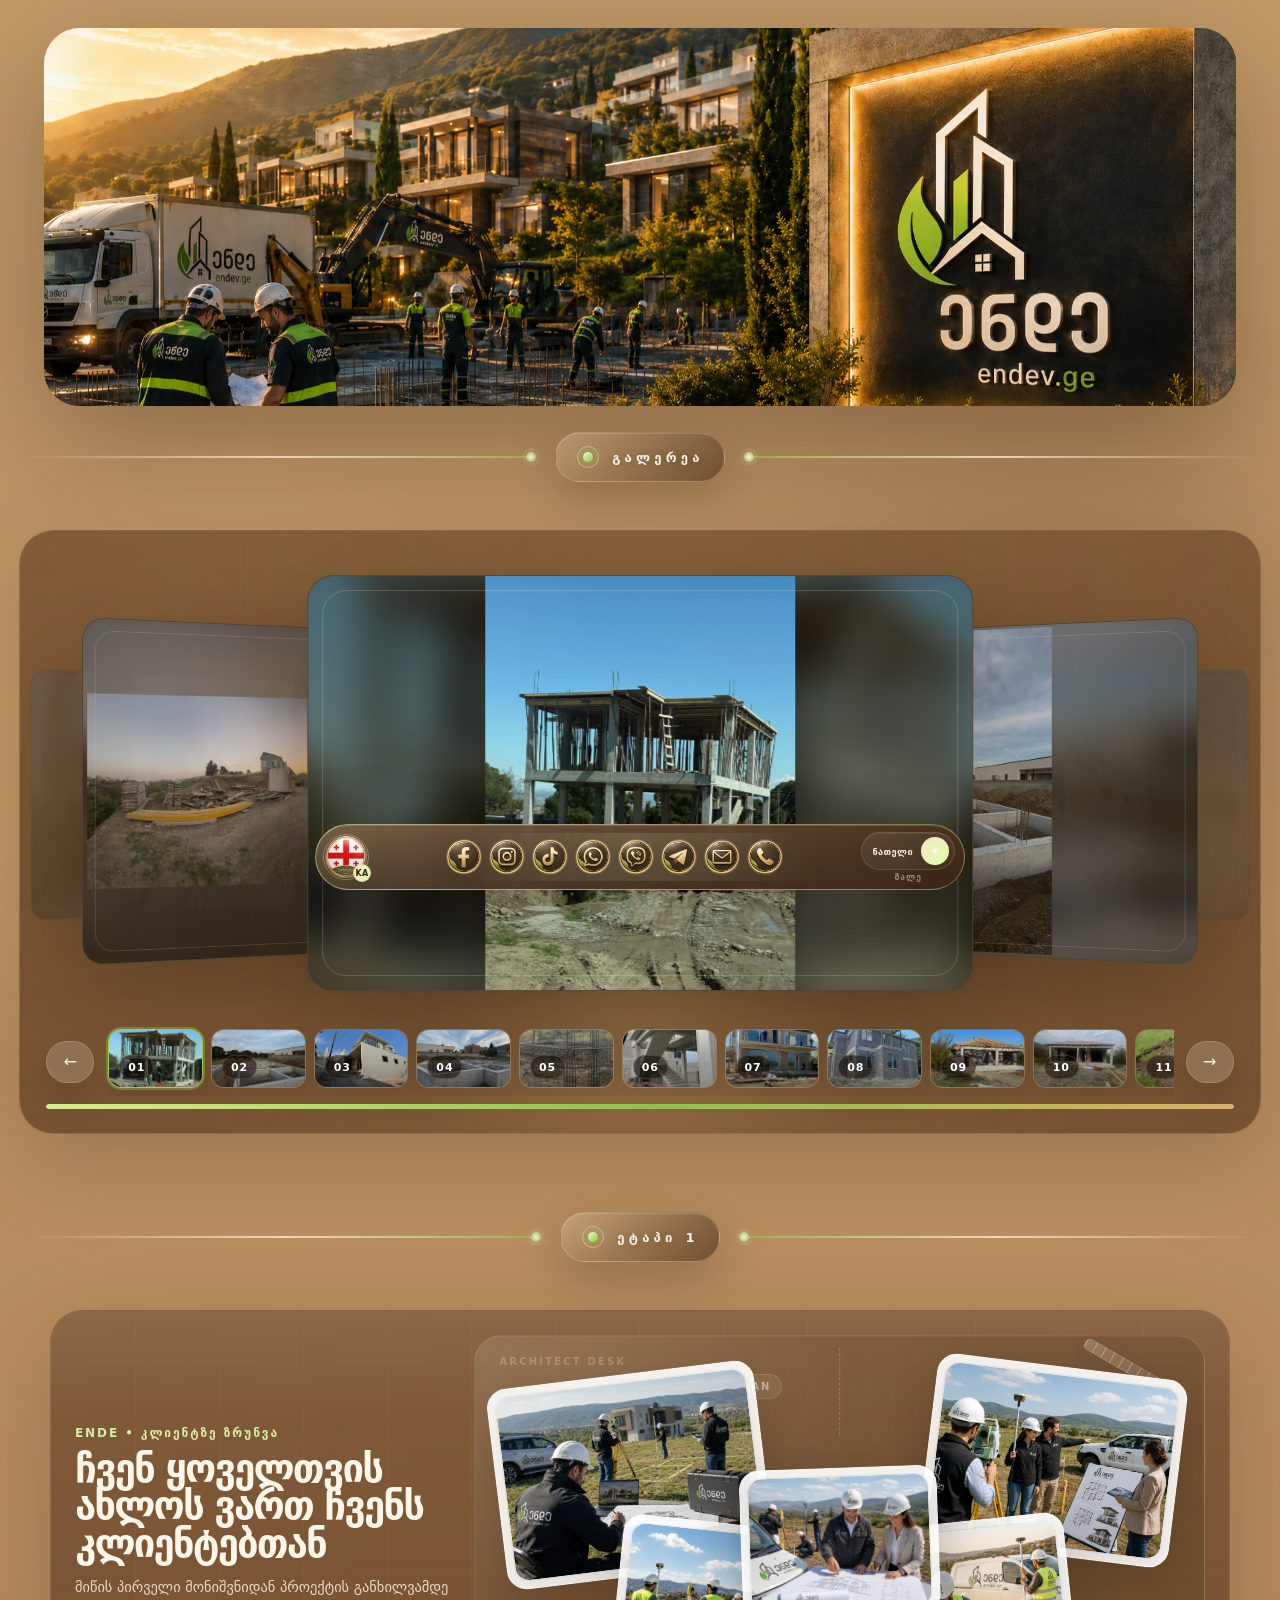
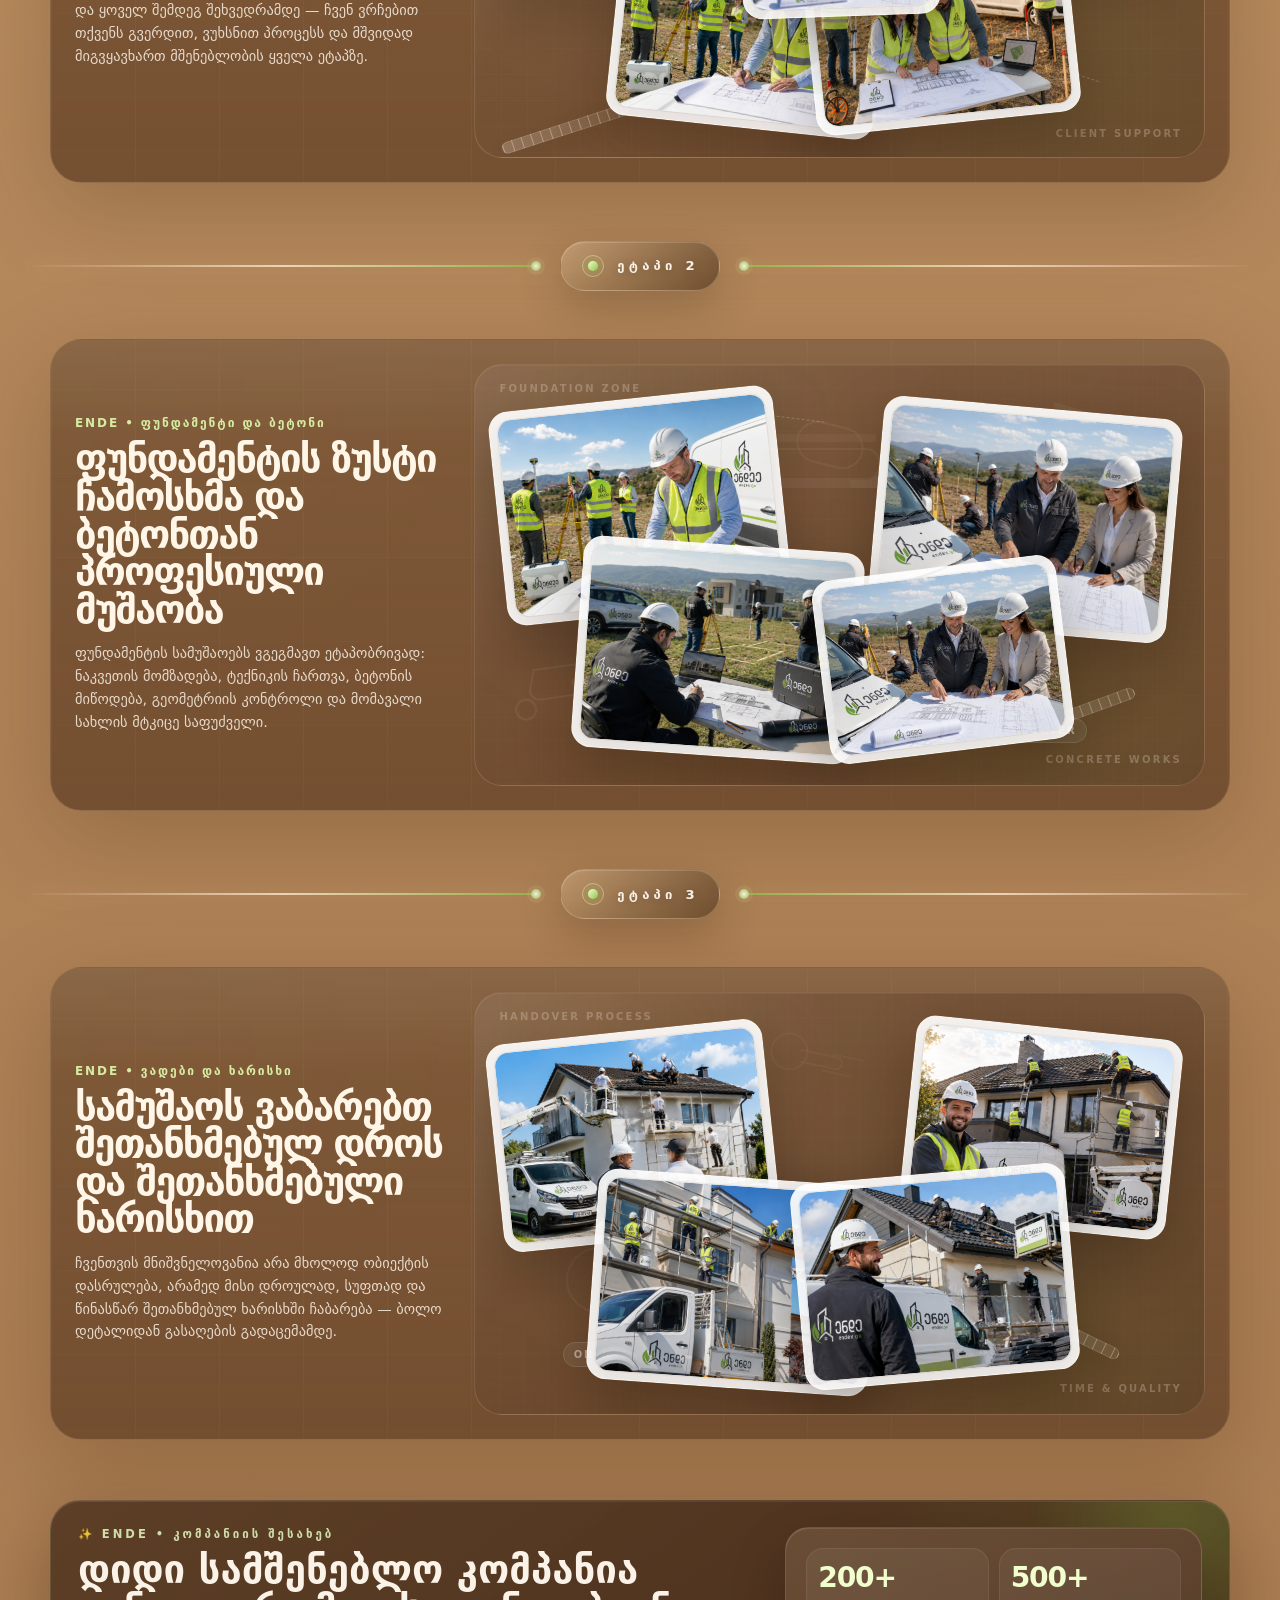
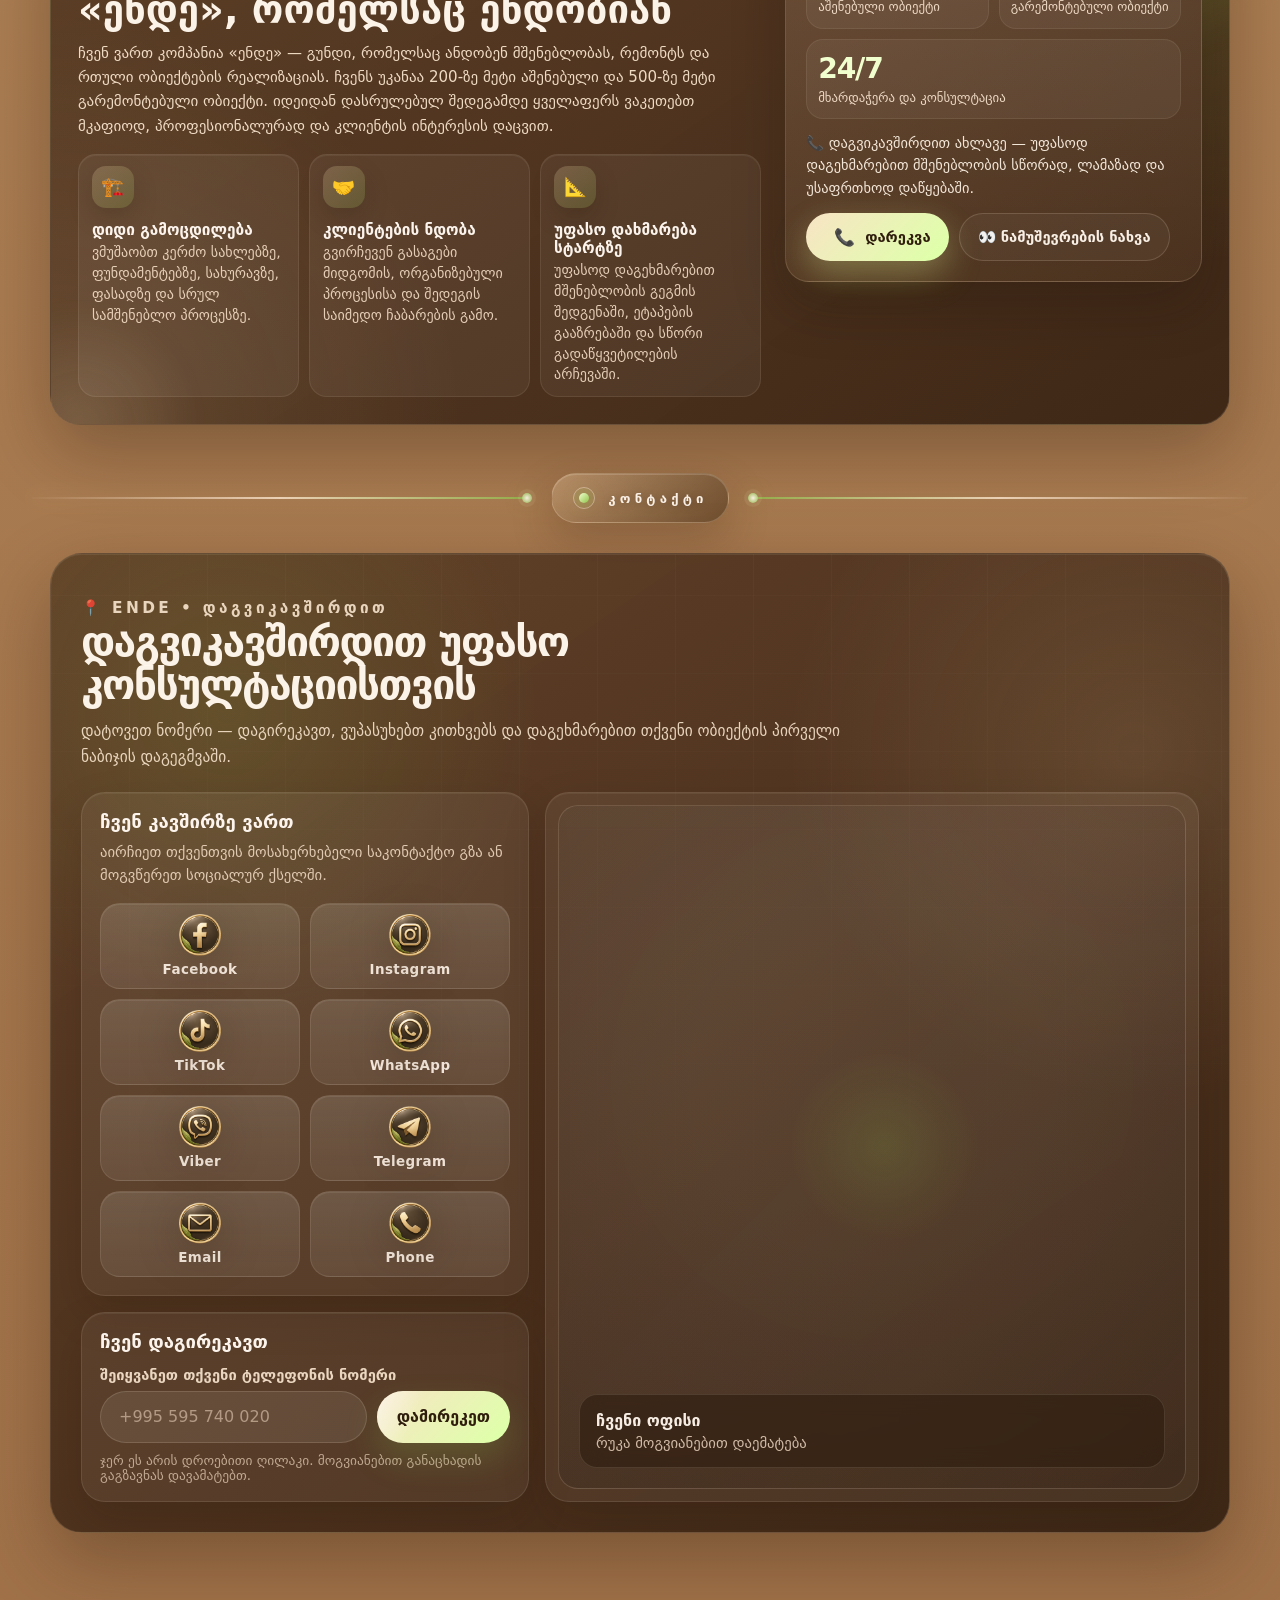
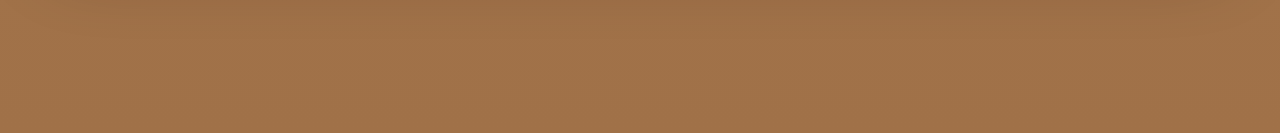
==== commit 48824e8c: "Fix Android carousel and responsive blocks" ====
--- a/index.html
+++ b/index.html
@@ -1 +1 @@
-<!DOCTYPE html><html lang="ka" data-scroll-behavior="smooth"><head><meta charSet="utf-8"/><meta name="viewport" content="width=device-width, initial-scale=1, maximum-scale=1"/><link rel="preload" as="image" href="/gallery/ende-hero-1.svg"/><link rel="preload" as="image" href="/gallery/ende-hero-2.svg"/><link rel="preload" as="image" href="/gallery/ende-hero-3.svg"/><link rel="preload" as="image" href="/gallery/ende-hero-4.svg"/><link rel="preload" as="image" href="/gallery/ende-project-2.svg"/><link rel="preload" as="image" href="/gallery/ende-project-1.svg"/><link rel="preload" as="image" href="/gallery/ende-project-3.svg"/><link rel="stylesheet" href="/_next/static/css/23c1e7a885d6fa00.css" data-precedence="next"/><link rel="preload" as="script" fetchPriority="low" href="/_next/static/chunks/webpack-8658fdbc42bfbbae.js"/><script src="/_next/static/chunks/fd9d1056-749e5812300142af.js" async=""></script><script src="/_next/static/chunks/117-8c9b6d5010131bc0.js" async=""></script><script src="/_next/static/chunks/main-app-444b38d289ba4684.js" async=""></script><script src="/_next/static/chunks/972-fe008c56cc430895.js" async=""></script><script src="/_next/static/chunks/app/page-074d59bf7609926b.js" async=""></script><title>ენდე — სამშენებლო კომპანია</title><meta name="description" content="ენდე — სამშენებლო კომპანია საქართველოში: სახლების მშენებლობა, გალერეა, კონტაქტი და დროებით გამორთული 3D კონსტრუქტორი განახლებული ვერსიისთვის."/><script src="/_next/static/chunks/polyfills-42372ed130431b0a.js" noModule=""></script></head><body><main class="construction-home"><nav class="nav-shell site-nav construction-nav"><a class="brand construction-brand" href="/"><span class="brand-mark">ენ</span><span>ენდე</span></a><div class="nav-links construction-nav-links"><a href="#gallery">გალერეა</a><a href="#foundation">ფუნდამენტი</a><a href="#roof">სახურავი და ფასადი</a><a href="#about">ჩვენ შესახებ</a><a href="#projects">ჩვენი პროექტები</a><a href="#contacts">კონტაქტი</a><a class="nav-constructor-link is-paused" href="/constructor/">კონსტრუქტორი</a></div></nav><section class="construction-shell hero-strict" id="top"><div class="hero-strict-copy"><div class="hero-logo-block"><div class="hero-logo-box"><span>ენ</span></div><div><p class="hero-company-label">სამშენებლო კომპანია</p><h1>ენდე</h1><p class="hero-tagline">ვაშენებთ მყარ საფუძველს, მკაფიო სტილს და ნდობაზე აგებულ შედეგს.</p></div></div><p class="hero-description">ფუნდამენტიდან სახურავამდე და ფასადიდან გასაღებების ჩაბარებამდე — ჩვენ ვეხმარებით კლიენტს მთელი პროცესის განმავლობაში. საიტი აგებულია მკაცრი, სუფთა და თანამედროვე სამშენებლო სტილით, თბილ ყავისფერ პალიტრაში.</p><div class="hero-actions"><a href="#contacts" class="primary-button">უფასო კონსულტაცია <svg width="18" height="18" viewBox="0 0 24 24" fill="none" stroke="currentColor" stroke-width="1.8" stroke-linecap="round" stroke-linejoin="round" aria-hidden="true"><path d="M5 12h14"></path><path d="m13 5 7 7-7 7"></path></svg></a><a class="secondary-button" href="/constructor/">კონსტრუქტორი მალე დაბრუნდება</a></div><div class="strict-stat-row"><article class="strict-stat-card reveal-card" style="--delay:0ms"><strong>01</strong><span>მკაფიო პროცესი</span></article><article class="strict-stat-card reveal-card" style="--delay:100ms"><strong>02</strong><span>მკაცრი კონტროლი</span></article><article class="strict-stat-card reveal-card" style="--delay:200ms"><strong>03</strong><span>სანდო შესრულება</span></article></div></div><div class="hero-strict-visual"><div class="hero-main-slide reveal-card"><img src="/gallery/ende-hero-1.svg" alt="ენდე — მთავარი სლაიდი"/><div class="hero-main-overlay"><span>ENDE</span><h2>მშენებლობა მკაფიო ხედვით</h2><p>სტილი, დისციპლინა და სანდო შედეგი თითოეულ ეტაპზე.</p></div></div><div class="hero-side-stack"><article class="hero-side-card reveal-card" style="--delay:120ms"><img src="/gallery/ende-hero-2.svg" alt="ფუნდამენტი და მონოლითი"/><div><h3>ფუნდამენტი და მონოლითი</h3><p>სწორი მონიშვნა, არმირება, ჩამოსხმა და ტექნოლოგიის დაცვა — ძლიერი საწყისი ეტაპი.</p></div></article><article class="hero-side-card reveal-card" style="--delay:210ms"><img src="/gallery/ende-hero-3.svg" alt="კედლები და კონსტრუქცია"/><div><h3>კედლები და კონსტრუქცია</h3><p>სიზუსტე, სწორი ზომები და მკაცრი კონტროლი ყველა ეტაპზე.</p></div></article><article class="hero-side-card reveal-card" style="--delay:300ms"><img src="/gallery/ende-hero-4.svg" alt="სახურავი და ფასადი"/><div><h3>სახურავი და ფასადი</h3><p>სახლს ვაძლევთ დასრულებულ, მკაფიო და ღირსეულ იერს.</p></div></article></div></div></section><section class="construction-shell section-spacing" id="gallery"><div class="strict-section-head"><p class="eyebrow">გალერეის სლაიდები</p><h2>პირველი ვიზუალური შთაბეჭდილება — დიდი სლაიდები გალერეისთვის.</h2><p>ეს ბლოკი მზადაა თქვენი რეალური ფოტოებისთვის, დასრულებული სახლებისთვის, მიმდინარე სამუშაოებისთვის და საუკეთესო ობიექტების წარმოსაჩენად.</p></div><div class="strict-slide-row"><article class="strict-slide-card"><img src="/gallery/ende-hero-1.svg" alt="თანამედროვე კერძო სახლები"/><div><span>01</span><h3>თანამედროვე კერძო სახლები</h3><p>ვქმნით მკაფიო, სუფთა და სანდო ვიზუალურ პრეზენტაციას თქვენი მომავალი სახლისთვის.</p></div></article><article class="strict-slide-card"><img src="/gallery/ende-hero-2.svg" alt="ფუნდამენტი და მონოლითი"/><div><span>02</span><h3>ფუნდამენტი და მონოლითი</h3><p>სწორი მონიშვნა, არმირება, ჩამოსხმა და ტექნოლოგიის დაცვა — ძლიერი საწყისი ეტაპი.</p></div></article><article class="strict-slide-card"><img src="/gallery/ende-hero-3.svg" alt="კედლები და კონსტრუქცია"/><div><span>03</span><h3>კედლები და კონსტრუქცია</h3><p>სიზუსტე, სწორი ზომები და მკაცრი კონტროლი ყველა ეტაპზე.</p></div></article><article class="strict-slide-card"><img src="/gallery/ende-hero-4.svg" alt="სახურავი და ფასადი"/><div><span>04</span><h3>სახურავი და ფასადი</h3><p>სახლს ვაძლევთ დასრულებულ, მკაფიო და ღირსეულ იერს.</p></div></article><article class="strict-slide-card"><img src="/gallery/ende-hero-1.svg" alt="თანამედროვე კერძო სახლები"/><div><span>01</span><h3>თანამედროვე კერძო სახლები</h3><p>ვქმნით მკაფიო, სუფთა და სანდო ვიზუალურ პრეზენტაციას თქვენი მომავალი სახლისთვის.</p></div></article><article class="strict-slide-card"><img src="/gallery/ende-hero-2.svg" alt="ფუნდამენტი და მონოლითი"/><div><span>02</span><h3>ფუნდამენტი და მონოლითი</h3><p>სწორი მონიშვნა, არმირება, ჩამოსხმა და ტექნოლოგიის დაცვა — ძლიერი საწყისი ეტაპი.</p></div></article><article class="strict-slide-card"><img src="/gallery/ende-hero-3.svg" alt="კედლები და კონსტრუქცია"/><div><span>03</span><h3>კედლები და კონსტრუქცია</h3><p>სიზუსტე, სწორი ზომები და მკაცრი კონტროლი ყველა ეტაპზე.</p></div></article><article class="strict-slide-card"><img src="/gallery/ende-hero-4.svg" alt="სახურავი და ფასადი"/><div><span>04</span><h3>სახურავი და ფასადი</h3><p>სახლს ვაძლევთ დასრულებულ, მკაფიო და ღირსეულ იერს.</p></div></article></div></section><section class="construction-shell section-spacing" id="foundation"><div class="strict-section-head split-head"><div><p class="eyebrow">ფუნდამენტი</p><h2>რატომ ღირს ჩვენთან ფუნდამენტის ჩასხმა.</h2></div><article class="strict-info-card reveal-card"><svg width="20" height="20" viewBox="0 0 24 24" fill="none" stroke="currentColor" stroke-width="1.8" stroke-linecap="round" stroke-linejoin="round" aria-hidden="true"><path d="m21 16-9 5-9-5V8l9-5 9 5v8Z"></path><path d="M3.3 7.7 12 13l8.7-5.3"></path><path d="M12 22V13"></path></svg><p>სწორი საძირკველი ამცირებს რისკებს, იცავს ბიუჯეტს და ქმნის მყარ საფუძველს მთელი პროექტისთვის.</p></article></div><div class="mosaic-grid three-up"><article class="mosaic-card variant-1 reveal-card" style="--delay:0ms"><img src="/gallery/ende-project-2.svg" alt="სწორი მონიშვნა"/><div class="mosaic-content"><h3>სწორი მონიშვნა</h3><p>სამუშაო იწყება მიწის ზუსტი მონიშვნით, რათა მომავალში არაფერი გადაიწიოს და არ გაორმაგდეს ხარჯი.</p></div></article><article class="mosaic-card variant-2 reveal-card" style="--delay:120ms"><img src="/gallery/ende-hero-2.svg" alt="მტკიცე არმირება და ბეტონი"/><div class="mosaic-content"><h3>მტკიცე არმირება და ბეტონი</h3><p>მასალები, ტექნოლოგია და ჩამოსხმის ეტაპები წინასწარ შეთანხმებული გეგმით სრულდება.</p></div></article><article class="mosaic-card variant-3 reveal-card" style="--delay:240ms"><img src="/gallery/ende-project-1.svg" alt="ვადების და ხარისხის კონტროლი"/><div class="mosaic-content"><h3>ვადების და ხარისხის კონტროლი</h3><p>ფუნდამენტი არის მთელი სახლის საფუძველი — ამიტომ ვაკონტროლებთ ყველა დეტალს მაქსიმალურად ყურადღებით.</p></div></article></div></section><section class="construction-shell section-spacing" id="roof"><div class="strict-section-head split-head"><div><p class="eyebrow">სახურავი და ფასადი</p><h2>რატომ ჯობს სახურავის და ფასადის შესრულება ჩვენთან.</h2></div><article class="strict-info-card reveal-card"><svg width="20" height="20" viewBox="0 0 24 24" fill="none" stroke="currentColor" stroke-width="1.8" stroke-linecap="round" stroke-linejoin="round" aria-hidden="true"><path d="M20 13c0 5-3.5 7.5-7.7 8.8a1 1 0 0 1-.6 0C7.5 20.5 4 18 4 13V6a1 1 0 0 1 1-1c2 0 4.5-1.2 6.2-2.5a1.3 1.3 0 0 1 1.6 0C14.5 3.8 17 5 19 5a1 1 0 0 1 1 1v7Z"></path><path d="m9 12 2 2 4-4"></path></svg><p>ეს არის სახლის დაცვა, თბოეფექტურობა და გარე სახე — ამიტომ ბლოკს ვაკეთებთ განსაკუთრებულად მკაფიო და პრეზენტაბელურს.</p></article></div><div class="mosaic-grid four-up"><article class="mosaic-card roof-card roof-1 reveal-card" style="--delay:0ms"><img src="/gallery/ende-hero-4.svg" alt="გადახურვის კონსტრუქცია"/><div class="mosaic-content"><h3>გადახურვის კონსტრუქცია</h3><p>მკაცრი ინჟინერიული მიდგომა და დატვირთვების გათვლა.</p></div></article><article class="mosaic-card roof-card roof-2 reveal-card" style="--delay:90ms"><img src="/gallery/ende-project-3.svg" alt="თბოიზოლაცია"/><div class="mosaic-content"><h3>თბოიზოლაცია</h3><p>სწორი ფენები კომფორტის და ენერგოეფექტურობისთვის.</p></div></article><article class="mosaic-card roof-card roof-3 reveal-card" style="--delay:180ms"><img src="/gallery/ende-hero-1.svg" alt="ფასადის სისუფთავე"/><div class="mosaic-content"><h3>ფასადის სისუფთავე</h3><p>ერთიანი სტილი, მკაფიო ხაზები და ხარისხიანი დასრულება.</p></div></article><article class="mosaic-card roof-card roof-4 reveal-card" style="--delay:270ms"><img src="/gallery/ende-project-1.svg" alt="დაცვა და ესთეტიკა"/><div class="mosaic-content"><h3>დაცვა და ესთეტიკა</h3><p>სახურავი და ფასადი ერთად ქმნის სახლის შთაბეჭდილებას და დაცვას.</p></div></article></div></section><section class="construction-shell section-spacing" id="full-cycle"><div class="strict-section-head"><p class="eyebrow">სრული ციკლი</p><h2>ჩვენ ვეხმარებით კლიენტს მიწის მონიშვნიდან სახლის გასაღებებით ჩაბარებამდე.</h2><p>ერთი გუნდი, ერთი პასუხისმგებლობა და ნაბიჯ-ნაბიჯ მართვადი პროცესი — ასე მუშაობს ENDE.</p></div><div class="mosaic-grid five-up"><article class="mosaic-card service-card service-1 reveal-card" style="--delay:0ms"><img src="/gallery/ende-project-2.svg" alt="მიწის მონიშვნა"/><div class="mosaic-content"><span class="step-chip">0<!-- -->1</span><h3>მიწის მონიშვნა</h3><p>ადგილზე შეფასება და სამუშაოს სწორი დასაწყისი.</p></div></article><article class="mosaic-card service-card service-2 reveal-card" style="--delay:85ms"><img src="/gallery/ende-hero-2.svg" alt="ფუნდამენტი"/><div class="mosaic-content"><span class="step-chip">0<!-- -->2</span><h3>ფუნდამენტი</h3><p>საძირკვლის სამუშაოები მკაფიო ტექნოლოგიით.</p></div></article><article class="mosaic-card service-card service-3 reveal-card" style="--delay:170ms"><img src="/gallery/ende-project-3.svg" alt="კედლები"/><div class="mosaic-content"><span class="step-chip">0<!-- -->3</span><h3>კედლები</h3><p>ბლოკი, ღიობები, სართულები და კონსტრუქციული სიზუსტე.</p></div></article><article class="mosaic-card service-card service-4 reveal-card" style="--delay:255ms"><img src="/gallery/ende-hero-4.svg" alt="სახურავი და ფასადი"/><div class="mosaic-content"><span class="step-chip">0<!-- -->4</span><h3>სახურავი და ფასადი</h3><p>გარე კონტური დასრულებული, მყარი და ელეგანტური.</p></div></article><article class="mosaic-card service-card service-5 reveal-card" style="--delay:340ms"><img src="/gallery/ende-hero-1.svg" alt="ჩაბარება გასაღებით"/><div class="mosaic-content"><span class="step-chip">0<!-- -->5</span><h3>ჩაბარება გასაღებით</h3><p>პროცესის დახურვა მშვიდად, გასაგებად და პასუხისმგებლობით.</p></div></article></div></section><section class="construction-shell section-spacing" id="about"><div class="strict-about-grid"><div class="about-copy reveal-card"><p class="eyebrow">ჩვენ შესახებ</p><h2>ENDE — მკაცრი სტანდარტი, სუფთა სამუშაო პროცესი და მშვიდი კომუნიკაცია.</h2><p>ჩვენთვის მშენებლობა მხოლოდ სამუშაოების შესრულება არ არის. ეს არის პასუხისმგებლობა, დისციპლინა, ტექნოლოგიის დაცვა და კლიენტისთვის გასაგები შედეგის მიწოდება. სწორედ ამიტომ ვქმნით როგორც ძლიერ ობიექტებს, ასევე ძლიერ პირველ შთაბეჭდილებას.</p><div class="about-points"><div class="about-point" style="--delay:0ms"><svg width="18" height="18" viewBox="0 0 24 24" fill="none" stroke="currentColor" stroke-width="1.8" stroke-linecap="round" stroke-linejoin="round" aria-hidden="true"><path d="M20 13c0 5-3.5 7.5-7.7 8.8a1 1 0 0 1-.6 0C7.5 20.5 4 18 4 13V6a1 1 0 0 1 1-1c2 0 4.5-1.2 6.2-2.5a1.3 1.3 0 0 1 1.6 0C14.5 3.8 17 5 19 5a1 1 0 0 1 1 1v7Z"></path><path d="m9 12 2 2 4-4"></path></svg><span>მკაცრი, სუფთა და თანამედროვე მიდგომა მშენებლობაში</span></div><div class="about-point" style="--delay:80ms"><svg width="18" height="18" viewBox="0 0 24 24" fill="none" stroke="currentColor" stroke-width="1.8" stroke-linecap="round" stroke-linejoin="round" aria-hidden="true"><path d="M20 13c0 5-3.5 7.5-7.7 8.8a1 1 0 0 1-.6 0C7.5 20.5 4 18 4 13V6a1 1 0 0 1 1-1c2 0 4.5-1.2 6.2-2.5a1.3 1.3 0 0 1 1.6 0C14.5 3.8 17 5 19 5a1 1 0 0 1 1 1v7Z"></path><path d="m9 12 2 2 4-4"></path></svg><span>ეტაპობრივი კომუნიკაცია და მაქსიმალურად გასაგები პროცესი</span></div><div class="about-point" style="--delay:160ms"><svg width="18" height="18" viewBox="0 0 24 24" fill="none" stroke="currentColor" stroke-width="1.8" stroke-linecap="round" stroke-linejoin="round" aria-hidden="true"><path d="M20 13c0 5-3.5 7.5-7.7 8.8a1 1 0 0 1-.6 0C7.5 20.5 4 18 4 13V6a1 1 0 0 1 1-1c2 0 4.5-1.2 6.2-2.5a1.3 1.3 0 0 1 1.6 0C14.5 3.8 17 5 19 5a1 1 0 0 1 1 1v7Z"></path><path d="m9 12 2 2 4-4"></path></svg><span>ფუნდამენტი, კედლები, სახურავი, ფასადი და დასრულებული გარე კონტური</span></div><div class="about-point" style="--delay:240ms"><svg width="18" height="18" viewBox="0 0 24 24" fill="none" stroke="currentColor" stroke-width="1.8" stroke-linecap="round" stroke-linejoin="round" aria-hidden="true"><path d="M20 13c0 5-3.5 7.5-7.7 8.8a1 1 0 0 1-.6 0C7.5 20.5 4 18 4 13V6a1 1 0 0 1 1-1c2 0 4.5-1.2 6.2-2.5a1.3 1.3 0 0 1 1.6 0C14.5 3.8 17 5 19 5a1 1 0 0 1 1 1v7Z"></path><path d="m9 12 2 2 4-4"></path></svg><span>კლიენტისთვის კომფორტული კონსულტაცია და ვიზუალური პრეზენტაცია</span></div></div></div><div class="about-panel reveal-card"><div class="about-panel-top"><svg width="22" height="22" viewBox="0 0 24 24" fill="none" stroke="currentColor" stroke-width="1.8" stroke-linecap="round" stroke-linejoin="round" aria-hidden="true"><path d="M6 22V4a2 2 0 0 1 2-2h8a2 2 0 0 1 2 2v18"></path><path d="M6 12H4a2 2 0 0 0-2 2v8"></path><path d="M18 9h2a2 2 0 0 1 2 2v11"></path><path d="M10 6h4"></path><path d="M10 10h4"></path><path d="M10 14h4"></path><path d="M10 18h4"></path></svg><span>ENDE COMPANY PROFILE</span></div><div class="about-metric-grid"><article><strong>ფუნდამენტი</strong><span>ზუსტი ტექნოლოგიური ეტაპი</span></article><article><strong>სახურავი</strong><span>დაცვა და დასრულებული სახე</span></article><article><strong>ფასადი</strong><span>მკაფიო ესთეტიკა და ხარისხი</span></article><article><strong>კონსულტაცია</strong><span>უფასო პირველი კომუნიკაცია</span></article></div></div></div></section><section class="construction-shell section-spacing" id="projects"><div class="strict-section-head"><p class="eyebrow">ჩვენი პროექტები</p><h2>საილუსტრაციო ბლოკი დასრულებული და მიმდინარე ობიექტებისთვის.</h2><p>ამ სექციაში შემდეგ ეტაპზე შეგვიძლია ჩავსვათ რეალური პროექტების ფოტოები, სტატუსები და Before/After შედეგები.</p></div><div class="project-showcase-grid"><article class="project-showcase-card reveal-card" style="--delay:0ms"><img src="/gallery/ende-project-1.svg" alt="საოჯახო სახლი"/><div><span>დასრულებული ვიზუალური მაგალითი</span><h3>საოჯახო სახლი</h3></div></article><article class="project-showcase-card reveal-card" style="--delay:110ms"><img src="/gallery/ende-project-2.svg" alt="ფუნდამენტის ეტაპი"/><div><span>მიწის სამუშაოები და ბეტონი</span><h3>ფუნდამენტის ეტაპი</h3></div></article><article class="project-showcase-card reveal-card" style="--delay:220ms"><img src="/gallery/ende-project-3.svg" alt="კედლების ამოყვანა"/><div><span>ზუსტი კონსტრუქციული ეტაპი</span><h3>კედლების ამოყვანა</h3></div></article></div></section><section class="construction-shell section-spacing" id="consultation"><div class="consultation-banner reveal-card"><div><p class="eyebrow">უფასო კონსულტაცია</p><h2>დაგვიკავშირდით და ერთად განვიხილოთ თქვენი ობიექტი — ფუნდამენტი, სახურავი, ფასადი თუ სახლის სრული მშენებლობა.</h2></div><a href="#contacts" class="primary-button">დაგვიკავშირდით <svg width="18" height="18" viewBox="0 0 24 24" fill="none" stroke="currentColor" stroke-width="1.8" stroke-linecap="round" stroke-linejoin="round" aria-hidden="true"><path d="M5 12h14"></path><path d="m13 5 7 7-7 7"></path></svg></a></div></section><section class="construction-shell section-spacing contacts-strict" id="contacts"><div class="strict-section-head"><p class="eyebrow">კონტაქტები</p><h2>საკონტაქტო ინფორმაცია</h2><p>დაგვირეკეთ, მოგვწერეთ ან გამოიყენეთ გვერდითი სწრაფი ბარი სოციალური ქსელებისა და კომუნიკაციისთვის.</p></div><div class="contact-grid-strict"><article class="contact-strict-card reveal-card"><svg width="20" height="20" viewBox="0 0 24 24" fill="none" stroke="currentColor" stroke-width="1.8" stroke-linecap="round" stroke-linejoin="round" aria-hidden="true"><path d="M22 16.9v3a2 2 0 0 1-2.2 2 19.8 19.8 0 0 1-8.6-3.1 19.4 19.4 0 0 1-6-6A19.8 19.8 0 0 1 2.1 4.2 2 2 0 0 1 4.1 2h3a2 2 0 0 1 2 1.7c.1.9.3 1.8.6 2.6a2 2 0 0 1-.5 2.1L8 9.6a16 16 0 0 0 6.4 6.4l1.2-1.2a2 2 0 0 1 2.1-.5c.8.3 1.7.5 2.6.6A2 2 0 0 1 22 16.9Z"></path></svg><div><strong>ტელეფონი</strong><span>+995 555 00 00 00</span></div></article><article class="contact-strict-card reveal-card"><svg width="20" height="20" viewBox="0 0 24 24" fill="none" stroke="currentColor" stroke-width="1.8" stroke-linecap="round" stroke-linejoin="round" aria-hidden="true"><path d="M20 10c0 6-8 12-8 12S4 16 4 10a8 8 0 1 1 16 0Z"></path><circle cx="12" cy="10" r="3"></circle></svg><div><strong>მისამართი</strong><span>საქართველო • თბილისი / მომსახურება მთელ რეგიონში</span></div></article><article class="contact-strict-card reveal-card"><svg width="20" height="20" viewBox="0 0 24 24" fill="none" stroke="currentColor" stroke-width="1.8" stroke-linecap="round" stroke-linejoin="round" aria-hidden="true"><circle cx="12" cy="12" r="9"></circle><path d="M12 7v5l3 2"></path></svg><div><strong>სამუშაო საათები</strong><span>ორშ - შაბ • 10:00 - 19:00</span></div></article><article class="contact-strict-card reveal-card"><svg width="20" height="20" viewBox="0 0 24 24" fill="none" stroke="currentColor" stroke-width="1.8" stroke-linecap="round" stroke-linejoin="round" aria-hidden="true"><rect x="4" y="2" width="16" height="20" rx="2"></rect><path d="M8 6h8"></path><path d="M8 10h.01"></path><path d="M12 10h.01"></path><path d="M16 10h.01"></path><path d="M8 14h.01"></path><path d="M12 14h.01"></path><path d="M16 14h.01"></path><path d="M8 18h.01"></path><path d="M12 18h.01"></path><path d="M16 18h.01"></path></svg><div><strong>კონსულტაცია</strong><span>უფასო პირველადი შეფასება და განხილვა</span></div></article></div></section></main><aside class="floating-contact-bar" aria-label="სწრაფი კონტაქტები"><span class="floating-contact-pulse" aria-hidden="true"></span><a href="https://instagram.com/" aria-label="Instagram" title="Instagram" target="_blank" rel="noreferrer"><svg width="18" height="18" viewBox="0 0 24 24" fill="none" stroke="currentColor" stroke-width="1.8" stroke-linecap="round" stroke-linejoin="round" aria-hidden="true"><rect x="3" y="3" width="18" height="18" rx="5"></rect><circle cx="12" cy="12" r="4"></circle><path d="M17.5 6.5h.01"></path></svg><span>Instagram</span></a><a href="https://facebook.com/" aria-label="Facebook" title="Facebook" target="_blank" rel="noreferrer"><svg width="18" height="18" viewBox="0 0 24 24" fill="none" stroke="currentColor" stroke-width="1.8" stroke-linecap="round" stroke-linejoin="round" aria-hidden="true"><path d="M15 8h-2a2 2 0 0 0-2 2v2H8v4h3v6h4v-6h3l1-4h-4v-1a1 1 0 0 1 1-1h3V6h-4Z"></path></svg><span>Facebook</span></a><a href="https://tiktok.com/" aria-label="TikTok" title="TikTok" target="_blank" rel="noreferrer"><svg width="18" height="18" viewBox="0 0 24 24" fill="none" stroke="currentColor" stroke-width="1.8" stroke-linecap="round" stroke-linejoin="round" aria-hidden="true"><path d="M9 18V5l10-2v13"></path><circle cx="6" cy="18" r="3"></circle><circle cx="16" cy="16" r="3"></circle></svg><span>TikTok</span></a><a href="https://youtube.com/" aria-label="YouTube" title="YouTube" target="_blank" rel="noreferrer"><svg width="18" height="18" viewBox="0 0 24 24" fill="none" stroke="currentColor" stroke-width="1.8" stroke-linecap="round" stroke-linejoin="round" aria-hidden="true"><path d="M22 12s0-3.2-.4-4.7a3 3 0 0 0-2.1-2.1C17.8 4.8 12 4.8 12 4.8s-5.8 0-7.5.4a3 3 0 0 0-2.1 2.1C2 8.8 2 12 2 12s0 3.2.4 4.7a3 3 0 0 0 2.1 2.1c1.7.4 7.5.4 7.5.4s5.8 0 7.5-.4a3 3 0 0 0 2.1-2.1c.4-1.5.4-4.7.4-4.7Z"></path><path d="m10 9 5 3-5 3V9Z"></path></svg><span>YouTube</span></a><a href="https://t.me/" aria-label="Telegram" title="Telegram" target="_blank" rel="noreferrer"><svg width="18" height="18" viewBox="0 0 24 24" fill="none" stroke="currentColor" stroke-width="1.8" stroke-linecap="round" stroke-linejoin="round" aria-hidden="true"><path d="m22 2-7 20-4-9-9-4 20-7Z"></path><path d="M22 2 11 13"></path></svg><span>Telegram</span></a><a href="https://wa.me/995555000000" aria-label="WhatsApp" title="WhatsApp" target="_blank" rel="noreferrer"><svg width="18" height="18" viewBox="0 0 24 24" fill="none" stroke="currentColor" stroke-width="1.8" stroke-linecap="round" stroke-linejoin="round" aria-hidden="true"><path d="M21 11.5a8.4 8.4 0 0 1-9 8.4 8.7 8.7 0 0 1-3.7-.9L3 21l1.8-5a8.4 8.4 0 1 1 16.2-4.5Z"></path><path d="M8.5 10.5c.8 2 2.2 3.4 4.2 4.2l1.4-1.4c.2-.2.5-.3.8-.2.9.3 1.7.4 2.6.4"></path></svg><span>WhatsApp</span></a><a href="mailto:info@example.com" aria-label="Email" title="Email"><svg width="18" height="18" viewBox="0 0 24 24" fill="none" stroke="currentColor" stroke-width="1.8" stroke-linecap="round" stroke-linejoin="round" aria-hidden="true"><rect x="3" y="5" width="18" height="14" rx="2"></rect><path d="m3 7 9 6 9-6"></path></svg><span>Email</span></a><a href="tel:+995555000000" aria-label="Call" title="Call"><svg width="18" height="18" viewBox="0 0 24 24" fill="none" stroke="currentColor" stroke-width="1.8" stroke-linecap="round" stroke-linejoin="round" aria-hidden="true"><path d="M22 16.9v3a2 2 0 0 1-2.2 2 19.8 19.8 0 0 1-8.6-3.1 19.4 19.4 0 0 1-6-6A19.8 19.8 0 0 1 2.1 4.2 2 2 0 0 1 4.1 2h3a2 2 0 0 1 2 1.7c.1.9.3 1.8.6 2.6a2 2 0 0 1-.5 2.1L8 9.6a16 16 0 0 0 6.4 6.4l1.2-1.2a2 2 0 0 1 2.1-.5c.8.3 1.7.5 2.6.6A2 2 0 0 1 22 16.9Z"></path></svg><span>Call</span></a></aside><script src="/_next/static/chunks/webpack-8658fdbc42bfbbae.js" async=""></script><script>(self.__next_f=self.__next_f||[]).push([0]);self.__next_f.push([2,null])</script><script>self.__next_f.push([1,"1:HL[\"/_next/static/css/23c1e7a885d6fa00.css\",\"style\"]\n"])</script><script>self.__next_f.push([1,"2:I[2846,[],\"\"]\n4:I[2972,[\"972\",\"static/chunks/972-fe008c56cc430895.js\",\"931\",\"static/chunks/app/page-074d59bf7609926b.js\"],\"\"]\n5:I[4707,[],\"\"]\n6:I[6423,[],\"\"]\n8:I[1060,[],\"\"]\n9:[]\n"])</script><script>self.__next_f.push([1,"0:[\"$\",\"$L2\",null,{\"buildId\":\"zFvg44vjtXPycWFRIP3M2\",\"assetPrefix\":\"\",\"urlParts\":[\"\",\"\"],\"initialTree\":[\"\",{\"children\":[\"__PAGE__\",{}]},\"$undefined\",\"$undefined\",true],\"initialSeedData\":[\"\",{\"children\":[\"__PAGE__\",{},[[\"$L3\",[\"$\",\"main\",null,{\"className\":\"construction-home\",\"children\":[[\"$\",\"nav\",null,{\"className\":\"nav-shell site-nav construction-nav\",\"children\":[[\"$\",\"$L4\",null,{\"href\":\"/\",\"className\":\"brand construction-brand\",\"children\":[[\"$\",\"span\",null,{\"className\":\"brand-mark\",\"children\":\"ენ\"}],[\"$\",\"span\",null,{\"children\":\"ენდე\"}]]}],[\"$\",\"div\",null,{\"className\":\"nav-links construction-nav-links\",\"children\":[[\"$\",\"a\",null,{\"href\":\"#gallery\",\"children\":\"გალერეა\"}],[\"$\",\"a\",null,{\"href\":\"#foundation\",\"children\":\"ფუნდამენტი\"}],[\"$\",\"a\",null,{\"href\":\"#roof\",\"children\":\"სახურავი და ფასადი\"}],[\"$\",\"a\",null,{\"href\":\"#about\",\"children\":\"ჩვენ შესახებ\"}],[\"$\",\"a\",null,{\"href\":\"#projects\",\"children\":\"ჩვენი პროექტები\"}],[\"$\",\"a\",null,{\"href\":\"#contacts\",\"children\":\"კონტაქტი\"}],[\"$\",\"$L4\",null,{\"href\":\"/constructor\",\"className\":\"nav-constructor-link is-paused\",\"children\":\"კონსტრუქტორი\"}]]}]]}],[\"$\",\"section\",null,{\"className\":\"construction-shell hero-strict\",\"id\":\"top\",\"children\":[[\"$\",\"div\",null,{\"className\":\"hero-strict-copy\",\"children\":[[\"$\",\"div\",null,{\"className\":\"hero-logo-block\",\"children\":[[\"$\",\"div\",null,{\"className\":\"hero-logo-box\",\"children\":[\"$\",\"span\",null,{\"children\":\"ენ\"}]}],[\"$\",\"div\",null,{\"children\":[[\"$\",\"p\",null,{\"className\":\"hero-company-label\",\"children\":\"სამშენებლო კომპანია\"}],[\"$\",\"h1\",null,{\"children\":\"ენდე\"}],[\"$\",\"p\",null,{\"className\":\"hero-tagline\",\"children\":\"ვაშენებთ მყარ საფუძველს, მკაფიო სტილს და ნდობაზე აგებულ შედეგს.\"}]]}]]}],[\"$\",\"p\",null,{\"className\":\"hero-description\",\"children\":\"ფუნდამენტიდან სახურავამდე და ფასადიდან გასაღებების ჩაბარებამდე — ჩვენ ვეხმარებით კლიენტს მთელი პროცესის განმავლობაში. საიტი აგებულია მკაცრი, სუფთა და თანამედროვე სამშენებლო სტილით, თბილ ყავისფერ პალიტრაში.\"}],[\"$\",\"div\",null,{\"className\":\"hero-actions\",\"children\":[[\"$\",\"a\",null,{\"href\":\"#contacts\",\"className\":\"primary-button\",\"children\":[\"უფასო კონსულტაცია \",[\"$\",\"svg\",null,{\"width\":18,\"height\":18,\"viewBox\":\"0 0 24 24\",\"fill\":\"none\",\"stroke\":\"currentColor\",\"strokeWidth\":1.8,\"strokeLinecap\":\"round\",\"strokeLinejoin\":\"round\",\"aria-hidden\":\"true\",\"children\":[[\"$\",\"path\",null,{\"d\":\"M5 12h14\"}],[\"$\",\"path\",null,{\"d\":\"m13 5 7 7-7 7\"}]]}]]}],[\"$\",\"$L4\",null,{\"href\":\"/constructor\",\"className\":\"secondary-button\",\"children\":\"კონსტრუქტორი მალე დაბრუნდება\"}]]}],[\"$\",\"div\",null,{\"className\":\"strict-stat-row\",\"children\":[[\"$\",\"article\",\"01\",{\"className\":\"strict-stat-card reveal-card\",\"style\":{\"--delay\":\"0ms\"},\"children\":[[\"$\",\"strong\",null,{\"children\":\"01\"}],[\"$\",\"span\",null,{\"children\":\"მკაფიო პროცესი\"}]]}],[\"$\",\"article\",\"02\",{\"className\":\"strict-stat-card reveal-card\",\"style\":{\"--delay\":\"100ms\"},\"children\":[[\"$\",\"strong\",null,{\"children\":\"02\"}],[\"$\",\"span\",null,{\"children\":\"მკაცრი კონტროლი\"}]]}],[\"$\",\"article\",\"03\",{\"className\":\"strict-stat-card reveal-card\",\"style\":{\"--delay\":\"200ms\"},\"children\":[[\"$\",\"strong\",null,{\"children\":\"03\"}],[\"$\",\"span\",null,{\"children\":\"სანდო შესრულება\"}]]}]]}]]}],[\"$\",\"div\",null,{\"className\":\"hero-strict-visual\",\"children\":[[\"$\",\"div\",null,{\"className\":\"hero-main-slide reveal-card\",\"children\":[[\"$\",\"img\",null,{\"src\":\"/gallery/ende-hero-1.svg\",\"alt\":\"ენდე — მთავარი სლაიდი\"}],[\"$\",\"div\",null,{\"className\":\"hero-main-overlay\",\"children\":[[\"$\",\"span\",null,{\"children\":\"ENDE\"}],[\"$\",\"h2\",null,{\"children\":\"მშენებლობა მკაფიო ხედვით\"}],[\"$\",\"p\",null,{\"children\":\"სტილი, დისციპლინა და სანდო შედეგი თითოეულ ეტაპზე.\"}]]}]]}],[\"$\",\"div\",null,{\"className\":\"hero-side-stack\",\"children\":[[\"$\",\"article\",\"ფუნდამენტი და მონოლითი\",{\"className\":\"hero-side-card reveal-card\",\"style\":{\"--delay\":\"120ms\"},\"children\":[[\"$\",\"img\",null,{\"src\":\"/gallery/ende-hero-2.svg\",\"alt\":\"ფუნდამენტი და მონოლითი\"}],[\"$\",\"div\",null,{\"children\":[[\"$\",\"h3\",null,{\"children\":\"ფუნდამენტი და მონოლითი\"}],[\"$\",\"p\",null,{\"children\":\"სწორი მონიშვნა, არმირება, ჩამოსხმა და ტექნოლოგიის დაცვა — ძლიერი საწყისი ეტაპი.\"}]]}]]}],[\"$\",\"article\",\"კედლები და კონსტრუქცია\",{\"className\":\"hero-side-card reveal-card\",\"style\":{\"--delay\":\"210ms\"},\"children\":[[\"$\",\"img\",null,{\"src\":\"/gallery/ende-hero-3.svg\",\"alt\":\"კედლები და კონსტრუქცია\"}],[\"$\",\"div\",null,{\"children\":[[\"$\",\"h3\",null,{\"children\":\"კედლები და კონსტრუქცია\"}],[\"$\",\"p\",null,{\"children\":\"სიზუსტე, სწორი ზომები და მკაცრი კონტროლი ყველა ეტაპზე.\"}]]}]]}],[\"$\",\"article\",\"სახურავი და ფასადი\",{\"className\":\"hero-side-card reveal-card\",\"style\":{\"--delay\":\"300ms\"},\"children\":[[\"$\",\"img\",null,{\"src\":\"/gallery/ende-hero-4.svg\",\"alt\":\"სახურავი და ფასადი\"}],[\"$\",\"div\",null,{\"children\":[[\"$\",\"h3\",null,{\"children\":\"სახურავი და ფასადი\"}],[\"$\",\"p\",null,{\"children\":\"სახლს ვაძლევთ დასრულებულ, მკაფიო და ღირსეულ იერს.\"}]]}]]}]]}]]}]]}],[\"$\",\"section\",null,{\"className\":\"construction-shell section-spacing\",\"id\":\"gallery\",\"children\":[[\"$\",\"div\",null,{\"className\":\"strict-section-head\",\"children\":[[\"$\",\"p\",null,{\"className\":\"eyebrow\",\"children\":\"გალერეის სლაიდები\"}],[\"$\",\"h2\",null,{\"children\":\"პირველი ვიზუალური შთაბეჭდილება — დიდი სლაიდები გალერეისთვის.\"}],[\"$\",\"p\",null,{\"children\":\"ეს ბლოკი მზადაა თქვენი რეალური ფოტოებისთვის, დასრულებული სახლებისთვის, მიმდინარე სამუშაოებისთვის და საუკეთესო ობიექტების წარმოსაჩენად.\"}]]}],[\"$\",\"div\",null,{\"className\":\"strict-slide-row\",\"children\":[[\"$\",\"article\",\"თანამედროვე კერძო სახლები-0\",{\"className\":\"strict-slide-card\",\"children\":[[\"$\",\"img\",null,{\"src\":\"/gallery/ende-hero-1.svg\",\"alt\":\"თანამედროვე კერძო სახლები\"}],[\"$\",\"div\",null,{\"children\":[[\"$\",\"span\",null,{\"children\":\"01\"}],[\"$\",\"h3\",null,{\"children\":\"თანამედროვე კერძო სახლები\"}],[\"$\",\"p\",null,{\"children\":\"ვქმნით მკაფიო, სუფთა და სანდო ვიზუალურ პრეზენტაციას თქვენი მომავალი სახლისთვის.\"}]]}]]}],[\"$\",\"article\",\"ფუნდამენტი და მონოლითი-1\",{\"className\":\"strict-slide-card\",\"children\":[[\"$\",\"img\",null,{\"src\":\"/gallery/ende-hero-2.svg\",\"alt\":\"ფუნდამენტი და მონოლითი\"}],[\"$\",\"div\",null,{\"children\":[[\"$\",\"span\",null,{\"children\":\"02\"}],[\"$\",\"h3\",null,{\"children\":\"ფუნდამენტი და მონოლითი\"}],[\"$\",\"p\",null,{\"children\":\"სწორი მონიშვნა, არმირება, ჩამოსხმა და ტექნოლოგიის დაცვა — ძლიერი საწყისი ეტაპი.\"}]]}]]}],[\"$\",\"article\",\"კედლები და კონსტრუქცია-2\",{\"className\":\"strict-slide-card\",\"children\":[[\"$\",\"img\",null,{\"src\":\"/gallery/ende-hero-3.svg\",\"alt\":\"კედლები და კონსტრუქცია\"}],[\"$\",\"div\",null,{\"children\":[[\"$\",\"span\",null,{\"children\":\"03\"}],[\"$\",\"h3\",null,{\"children\":\"კედლები და კონსტრუქცია\"}],[\"$\",\"p\",null,{\"children\":\"სიზუსტე, სწორი ზომები და მკაცრი კონტროლი ყველა ეტაპზე.\"}]]}]]}],[\"$\",\"article\",\"სახურავი და ფასადი-3\",{\"className\":\"strict-slide-card\",\"children\":[[\"$\",\"img\",null,{\"src\":\"/gallery/ende-hero-4.svg\",\"alt\":\"სახურავი და ფასადი\"}],[\"$\",\"div\",null,{\"children\":[[\"$\",\"span\",null,{\"children\":\"04\"}],[\"$\",\"h3\",null,{\"children\":\"სახურავი და ფასადი\"}],[\"$\",\"p\",null,{\"children\":\"სახლს ვაძლევთ დასრულებულ, მკაფიო და ღირსეულ იერს.\"}]]}]]}],[\"$\",\"article\",\"თანამედროვე კერძო სახლები-4\",{\"className\":\"strict-slide-card\",\"children\":[[\"$\",\"img\",null,{\"src\":\"/gallery/ende-hero-1.svg\",\"alt\":\"თანამედროვე კერძო სახლები\"}],[\"$\",\"div\",null,{\"children\":[[\"$\",\"span\",null,{\"children\":\"01\"}],[\"$\",\"h3\",null,{\"children\":\"თანამედროვე კერძო სახლები\"}],[\"$\",\"p\",null,{\"children\":\"ვქმნით მკაფიო, სუფთა და სანდო ვიზუალურ პრეზენტაციას თქვენი მომავალი სახლისთვის.\"}]]}]]}],[\"$\",\"article\",\"ფუნდამენტი და მონოლითი-5\",{\"className\":\"strict-slide-card\",\"children\":[[\"$\",\"img\",null,{\"src\":\"/gallery/ende-hero-2.svg\",\"alt\":\"ფუნდამენტი და მონოლითი\"}],[\"$\",\"div\",null,{\"children\":[[\"$\",\"span\",null,{\"children\":\"02\"}],[\"$\",\"h3\",null,{\"children\":\"ფუნდამენტი და მონოლითი\"}],[\"$\",\"p\",null,{\"children\":\"სწორი მონიშვნა, არმირება, ჩამოსხმა და ტექნოლოგიის დაცვა — ძლიერი საწყისი ეტაპი.\"}]]}]]}],[\"$\",\"article\",\"კედლები და კონსტრუქცია-6\",{\"className\":\"strict-slide-card\",\"children\":[[\"$\",\"img\",null,{\"src\":\"/gallery/ende-hero-3.svg\",\"alt\":\"კედლები და კონსტრუქცია\"}],[\"$\",\"div\",null,{\"children\":[[\"$\",\"span\",null,{\"children\":\"03\"}],[\"$\",\"h3\",null,{\"children\":\"კედლები და კონსტრუქცია\"}],[\"$\",\"p\",null,{\"children\":\"სიზუსტე, სწორი ზომები და მკაცრი კონტროლი ყველა ეტაპზე.\"}]]}]]}],[\"$\",\"article\",\"სახურავი და ფასადი-7\",{\"className\":\"strict-slide-card\",\"children\":[[\"$\",\"img\",null,{\"src\":\"/gallery/ende-hero-4.svg\",\"alt\":\"სახურავი და ფასადი\"}],[\"$\",\"div\",null,{\"children\":[[\"$\",\"span\",null,{\"children\":\"04\"}],[\"$\",\"h3\",null,{\"children\":\"სახურავი და ფასადი\"}],[\"$\",\"p\",null,{\"children\":\"სახლს ვაძლევთ დასრულებულ, მკაფიო და ღირსეულ იერს.\"}]]}]]}]]}]]}],[\"$\",\"section\",null,{\"className\":\"construction-shell section-spacing\",\"id\":\"foundation\",\"children\":[[\"$\",\"div\",null,{\"className\":\"strict-section-head split-head\",\"children\":[[\"$\",\"div\",null,{\"children\":[[\"$\",\"p\",null,{\"className\":\"eyebrow\",\"children\":\"ფუნდამენტი\"}],[\"$\",\"h2\",null,{\"children\":\"რატომ ღირს ჩვენთან ფუნდამენტის ჩასხმა.\"}]]}],[\"$\",\"article\",null,{\"className\":\"strict-info-card reveal-card\",\"children\":[[\"$\",\"svg\",null,{\"width\":20,\"height\":20,\"viewBox\":\"0 0 24 24\",\"fill\":\"none\",\"stroke\":\"currentColor\",\"strokeWidth\":1.8,\"strokeLinecap\":\"round\",\"strokeLinejoin\":\"round\",\"aria-hidden\":\"true\",\"children\":[[\"$\",\"path\",null,{\"d\":\"m21 16-9 5-9-5V8l9-5 9 5v8Z\"}],[\"$\",\"path\",null,{\"d\":\"M3.3 7.7 12 13l8.7-5.3\"}],[\"$\",\"path\",null,{\"d\":\"M12 22V13\"}]]}],[\"$\",\"p\",null,{\"children\":\"სწორი საძირკველი ამცირებს რისკებს, იცავს ბიუჯეტს და ქმნის მყარ საფუძველს მთელი პროექტისთვის.\"}]]}]]}],[\"$\",\"div\",null,{\"className\":\"mosaic-grid three-up\",\"children\":[[\"$\",\"article\",\"სწორი მონიშვნა\",{\"className\":\"mosaic-card variant-1 reveal-card\",\"style\":{\"--delay\":\"0ms\"},\"children\":[[\"$\",\"img\",null,{\"src\":\"/gallery/ende-project-2.svg\",\"alt\":\"სწორი მონიშვნა\"}],[\"$\",\"div\",null,{\"className\":\"mosaic-content\",\"children\":[[\"$\",\"h3\",null,{\"children\":\"სწორი მონიშვნა\"}],[\"$\",\"p\",null,{\"children\":\"სამუშაო იწყება მიწის ზუსტი მონიშვნით, რათა მომავალში არაფერი გადაიწიოს და არ გაორმაგდეს ხარჯი.\"}]]}]]}],[\"$\",\"article\",\"მტკიცე არმირება და ბეტონი\",{\"className\":\"mosaic-card variant-2 reveal-card\",\"style\":{\"--delay\":\"120ms\"},\"children\":[[\"$\",\"img\",null,{\"src\":\"/gallery/ende-hero-2.svg\",\"alt\":\"მტკიცე არმირება და ბეტონი\"}],[\"$\",\"div\",null,{\"className\":\"mosaic-content\",\"children\":[[\"$\",\"h3\",null,{\"children\":\"მტკიცე არმირება და ბეტონი\"}],[\"$\",\"p\",null,{\"children\":\"მასალები, ტექნოლოგია და ჩამოსხმის ეტაპები წინასწარ შეთანხმებული გეგმით სრულდება.\"}]]}]]}],[\"$\",\"article\",\"ვადების და ხარისხის კონტროლი\",{\"className\":\"mosaic-card variant-3 reveal-card\",\"style\":{\"--delay\":\"240ms\"},\"children\":[[\"$\",\"img\",null,{\"src\":\"/gallery/ende-project-1.svg\",\"alt\":\"ვადების და ხარისხის კონტროლი\"}],[\"$\",\"div\",null,{\"className\":\"mosaic-content\",\"children\":[[\"$\",\"h3\",null,{\"children\":\"ვადების და ხარისხის კონტროლი\"}],[\"$\",\"p\",null,{\"children\":\"ფუნდამენტი არის მთელი სახლის საფუძველი — ამიტომ ვაკონტროლებთ ყველა დეტალს მაქსიმალურად ყურადღებით.\"}]]}]]}]]}]]}],[\"$\",\"section\",null,{\"className\":\"construction-shell section-spacing\",\"id\":\"roof\",\"children\":[[\"$\",\"div\",null,{\"className\":\"strict-section-head split-head\",\"children\":[[\"$\",\"div\",null,{\"children\":[[\"$\",\"p\",null,{\"className\":\"eyebrow\",\"children\":\"სახურავი და ფასადი\"}],[\"$\",\"h2\",null,{\"children\":\"რატომ ჯობს სახურავის და ფასადის შესრულება ჩვენთან.\"}]]}],[\"$\",\"article\",null,{\"className\":\"strict-info-card reveal-card\",\"children\":[[\"$\",\"svg\",null,{\"width\":20,\"height\":20,\"viewBox\":\"0 0 24 24\",\"fill\":\"none\",\"stroke\":\"currentColor\",\"strokeWidth\":1.8,\"strokeLinecap\":\"round\",\"strokeLinejoin\":\"round\",\"aria-hidden\":\"true\",\"children\":[[\"$\",\"path\",null,{\"d\":\"M20 13c0 5-3.5 7.5-7.7 8.8a1 1 0 0 1-.6 0C7.5 20.5 4 18 4 13V6a1 1 0 0 1 1-1c2 0 4.5-1.2 6.2-2.5a1.3 1.3 0 0 1 1.6 0C14.5 3.8 17 5 19 5a1 1 0 0 1 1 1v7Z\"}],[\"$\",\"path\",null,{\"d\":\"m9 12 2 2 4-4\"}]]}],[\"$\",\"p\",null,{\"children\":\"ეს არის სახლის დაცვა, თბოეფექტურობა და გარე სახე — ამიტომ ბლოკს ვაკეთებთ განსაკუთრებულად მკაფიო და პრეზენტაბელურს.\"}]]}]]}],[\"$\",\"div\",null,{\"className\":\"mosaic-grid four-up\",\"children\":[[\"$\",\"article\",\"გადახურვის კონსტრუქცია\",{\"className\":\"mosaic-card roof-card roof-1 reveal-card\",\"style\":{\"--delay\":\"0ms\"},\"children\":[[\"$\",\"img\",null,{\"src\":\"/gallery/ende-hero-4.svg\",\"alt\":\"გადახურვის კონსტრუქცია\"}],[\"$\",\"div\",null,{\"className\":\"mosaic-content\",\"children\":[[\"$\",\"h3\",null,{\"children\":\"გადახურვის კონსტრუქცია\"}],[\"$\",\"p\",null,{\"children\":\"მკაცრი ინჟინერიული მიდგომა და დატვირთვების გათვლა.\"}]]}]]}],[\"$\",\"article\",\"თბოიზოლაცია\",{\"className\":\"mosaic-card roof-card roof-2 reveal-card\",\"style\":{\"--delay\":\"90ms\"},\"children\":[[\"$\",\"img\",null,{\"src\":\"/gallery/ende-project-3.svg\",\"alt\":\"თბოიზოლაცია\"}],[\"$\",\"div\",null,{\"className\":\"mosaic-content\",\"children\":[[\"$\",\"h3\",null,{\"children\":\"თბოიზოლაცია\"}],[\"$\",\"p\",null,{\"children\":\"სწორი ფენები კომფორტის და ენერგოეფექტურობისთვის.\"}]]}]]}],[\"$\",\"article\",\"ფასადის სისუფთავე\",{\"className\":\"mosaic-card roof-card roof-3 reveal-card\",\"style\":{\"--delay\":\"180ms\"},\"children\":[[\"$\",\"img\",null,{\"src\":\"/gallery/ende-hero-1.svg\",\"alt\":\"ფასადის სისუფთავე\"}],[\"$\",\"div\",null,{\"className\":\"mosaic-content\",\"children\":[[\"$\",\"h3\",null,{\"children\":\"ფასადის სისუფთავე\"}],[\"$\",\"p\",null,{\"children\":\"ერთიანი სტილი, მკაფიო ხაზები და ხარისხიანი დასრულება.\"}]]}]]}],[\"$\",\"article\",\"დაცვა და ესთეტიკა\",{\"className\":\"mosaic-card roof-card roof-4 reveal-card\",\"style\":{\"--delay\":\"270ms\"},\"children\":[[\"$\",\"img\",null,{\"src\":\"/gallery/ende-project-1.svg\",\"alt\":\"დაცვა და ესთეტიკა\"}],[\"$\",\"div\",null,{\"className\":\"mosaic-content\",\"children\":[[\"$\",\"h3\",null,{\"children\":\"დაცვა და ესთეტიკა\"}],[\"$\",\"p\",null,{\"children\":\"სახურავი და ფასადი ერთად ქმნის სახლის შთაბეჭდილებას და დაცვას.\"}]]}]]}]]}]]}],[\"$\",\"section\",null,{\"className\":\"construction-shell section-spacing\",\"id\":\"full-cycle\",\"children\":[[\"$\",\"div\",null,{\"className\":\"strict-section-head\",\"children\":[[\"$\",\"p\",null,{\"className\":\"eyebrow\",\"children\":\"სრული ციკლი\"}],[\"$\",\"h2\",null,{\"children\":\"ჩვენ ვეხმარებით კლიენტს მიწის მონიშვნიდან სახლის გასაღებებით ჩაბარებამდე.\"}],[\"$\",\"p\",null,{\"children\":\"ერთი გუნდი, ერთი პასუხისმგებლობა და ნაბიჯ-ნაბიჯ მართვადი პროცესი — ასე მუშაობს ENDE.\"}]]}],[\"$\",\"div\",null,{\"className\":\"mosaic-grid five-up\",\"children\":[[\"$\",\"article\",\"მიწის მონიშვნა\",{\"className\":\"mosaic-card service-card service-1 reveal-card\",\"style\":{\"--delay\":\"0ms\"},\"children\":[[\"$\",\"img\",null,{\"src\":\"/gallery/ende-project-2.svg\",\"alt\":\"მიწის მონიშვნა\"}],[\"$\",\"div\",null,{\"className\":\"mosaic-content\",\"children\":[[\"$\",\"span\",null,{\"className\":\"step-chip\",\"children\":[\"0\",1]}],[\"$\",\"h3\",null,{\"children\":\"მიწის მონიშვნა\"}],[\"$\",\"p\",null,{\"children\":\"ადგილზე შეფასება და სამუშაოს სწორი დასაწყისი.\"}]]}]]}],[\"$\",\"article\",\"ფუნდამენტი\",{\"className\":\"mosaic-card service-card service-2 reveal-card\",\"style\":{\"--delay\":\"85ms\"},\"children\":[[\"$\",\"img\",null,{\"src\":\"/gallery/ende-hero-2.svg\",\"alt\":\"ფუნდამენტი\"}],[\"$\",\"div\",null,{\"className\":\"mosaic-content\",\"children\":[[\"$\",\"span\",null,{\"className\":\"step-chip\",\"children\":[\"0\",2]}],[\"$\",\"h3\",null,{\"children\":\"ფუნდამენტი\"}],[\"$\",\"p\",null,{\"children\":\"საძირკვლის სამუშაოები მკაფიო ტექნოლოგიით.\"}]]}]]}],[\"$\",\"article\",\"კედლები\",{\"className\":\"mosaic-card service-card service-3 reveal-card\",\"style\":{\"--delay\":\"170ms\"},\"children\":[[\"$\",\"img\",null,{\"src\":\"/gallery/ende-project-3.svg\",\"alt\":\"კედლები\"}],[\"$\",\"div\",null,{\"className\":\"mosaic-content\",\"children\":[[\"$\",\"span\",null,{\"className\":\"step-chip\",\"children\":[\"0\",3]}],[\"$\",\"h3\",null,{\"children\":\"კედლები\"}],[\"$\",\"p\",null,{\"children\":\"ბლოკი, ღიობები, სართულები და კონსტრუქციული სიზუსტე.\"}]]}]]}],[\"$\",\"article\",\"სახურავი და ფასადი\",{\"className\":\"mosaic-card service-card service-4 reveal-card\",\"style\":{\"--delay\":\"255ms\"},\"children\":[[\"$\",\"img\",null,{\"src\":\"/gallery/ende-hero-4.svg\",\"alt\":\"სახურავი და ფასადი\"}],[\"$\",\"div\",null,{\"className\":\"mosaic-content\",\"children\":[[\"$\",\"span\",null,{\"className\":\"step-chip\",\"children\":[\"0\",4]}],[\"$\",\"h3\",null,{\"children\":\"სახურავი და ფასადი\"}],[\"$\",\"p\",null,{\"children\":\"გარე კონტური დასრულებული, მყარი და ელეგანტური.\"}]]}]]}],[\"$\",\"article\",\"ჩაბარება გასაღებით\",{\"className\":\"mosaic-card service-card service-5 reveal-card\",\"style\":{\"--delay\":\"340ms\"},\"children\":[[\"$\",\"img\",null,{\"src\":\"/gallery/ende-hero-1.svg\",\"alt\":\"ჩაბარება გასაღებით\"}],[\"$\",\"div\",null,{\"className\":\"mosaic-content\",\"children\":[[\"$\",\"span\",null,{\"className\":\"step-chip\",\"children\":[\"0\",5]}],[\"$\",\"h3\",null,{\"children\":\"ჩაბარება გასაღებით\"}],[\"$\",\"p\",null,{\"children\":\"პროცესის დახურვა მშვიდად, გასაგებად და პასუხისმგებლობით.\"}]]}]]}]]}]]}],[\"$\",\"section\",null,{\"className\":\"construction-shell section-spacing\",\"id\":\"about\",\"children\":[\"$\",\"div\",null,{\"className\":\"strict-about-grid\",\"children\":[[\"$\",\"div\",null,{\"className\":\"about-copy reveal-card\",\"children\":[[\"$\",\"p\",null,{\"className\":\"eyebrow\",\"children\":\"ჩვენ შესახებ\"}],[\"$\",\"h2\",null,{\"children\":\"ENDE — მკაცრი სტანდარტი, სუფთა სამუშაო პროცესი და მშვიდი კომუნიკაცია.\"}],[\"$\",\"p\",null,{\"children\":\"ჩვენთვის მშენებლობა მხოლოდ სამუშაოების შესრულება არ არის. ეს არის პასუხისმგებლობა, დისციპლინა, ტექნოლოგიის დაცვა და კლიენტისთვის გასაგები შედეგის მიწოდება. სწორედ ამიტომ ვქმნით როგორც ძლიერ ობიექტებს, ასევე ძლიერ პირველ შთაბეჭდილებას.\"}],[\"$\",\"div\",null,{\"className\":\"about-points\",\"children\":[[\"$\",\"div\",\"მკაცრი, სუფთა და თანამედროვე მიდგომა მშენებლობაში\",{\"className\":\"about-point\",\"style\":{\"--delay\":\"0ms\"},\"children\":[[\"$\",\"svg\",null,{\"width\":18,\"height\":18,\"viewBox\":\"0 0 24 24\",\"fill\":\"none\",\"stroke\":\"currentColor\",\"strokeWidth\":1.8,\"strokeLinecap\":\"round\",\"strokeLinejoin\":\"round\",\"aria-hidden\":\"true\",\"children\":[[\"$\",\"path\",null,{\"d\":\"M20 13c0 5-3.5 7.5-7.7 8.8a1 1 0 0 1-.6 0C7.5 20.5 4 18 4 13V6a1 1 0 0 1 1-1c2 0 4.5-1.2 6.2-2.5a1.3 1.3 0 0 1 1.6 0C14.5 3.8 17 5 19 5a1 1 0 0 1 1 1v7Z\"}],[\"$\",\"path\",null,{\"d\":\"m9 12 2 2 4-4\"}]]}],[\"$\",\"span\",null,{\"children\":\"მკაცრი, სუფთა და თანამედროვე მიდგომა მშენებლობაში\"}]]}],[\"$\",\"div\",\"ეტაპობრივი კომუნიკაცია და მაქსიმალურად გასაგები პროცესი\",{\"className\":\"about-point\",\"style\":{\"--delay\":\"80ms\"},\"children\":[[\"$\",\"svg\",null,{\"width\":18,\"height\":18,\"viewBox\":\"0 0 24 24\",\"fill\":\"none\",\"stroke\":\"currentColor\",\"strokeWidth\":1.8,\"strokeLinecap\":\"round\",\"strokeLinejoin\":\"round\",\"aria-hidden\":\"true\",\"children\":[[\"$\",\"path\",null,{\"d\":\"M20 13c0 5-3.5 7.5-7.7 8.8a1 1 0 0 1-.6 0C7.5 20.5 4 18 4 13V6a1 1 0 0 1 1-1c2 0 4.5-1.2 6.2-2.5a1.3 1.3 0 0 1 1.6 0C14.5 3.8 17 5 19 5a1 1 0 0 1 1 1v7Z\"}],[\"$\",\"path\",null,{\"d\":\"m9 12 2 2 4-4\"}]]}],[\"$\",\"span\",null,{\"children\":\"ეტაპობრივი კომუნიკაცია და მაქსიმალურად გასაგები პროცესი\"}]]}],[\"$\",\"div\",\"ფუნდამენტი, კედლები, სახურავი, ფასადი და დასრულებული გარე კონტური\",{\"className\":\"about-point\",\"style\":{\"--delay\":\"160ms\"},\"children\":[[\"$\",\"svg\",null,{\"width\":18,\"height\":18,\"viewBox\":\"0 0 24 24\",\"fill\":\"none\",\"stroke\":\"currentColor\",\"strokeWidth\":1.8,\"strokeLinecap\":\"round\",\"strokeLinejoin\":\"round\",\"aria-hidden\":\"true\",\"children\":[[\"$\",\"path\",null,{\"d\":\"M20 13c0 5-3.5 7.5-7.7 8.8a1 1 0 0 1-.6 0C7.5 20.5 4 18 4 13V6a1 1 0 0 1 1-1c2 0 4.5-1.2 6.2-2.5a1.3 1.3 0 0 1 1.6 0C14.5 3.8 17 5 19 5a1 1 0 0 1 1 1v7Z\"}],[\"$\",\"path\",null,{\"d\":\"m9 12 2 2 4-4\"}]]}],[\"$\",\"span\",null,{\"children\":\"ფუნდამენტი, კედლები, სახურავი, ფასადი და დასრულებული გარე კონტური\"}]]}],[\"$\",\"div\",\"კლიენტისთვის კომფორტული კონსულტაცია და ვიზუალური პრეზენტაცია\",{\"className\":\"about-point\",\"style\":{\"--delay\":\"240ms\"},\"children\":[[\"$\",\"svg\",null,{\"width\":18,\"height\":18,\"viewBox\":\"0 0 24 24\",\"fill\":\"none\",\"stroke\":\"currentColor\",\"strokeWidth\":1.8,\"strokeLinecap\":\"round\",\"strokeLinejoin\":\"round\",\"aria-hidden\":\"true\",\"children\":[[\"$\",\"path\",null,{\"d\":\"M20 13c0 5-3.5 7.5-7.7 8.8a1 1 0 0 1-.6 0C7.5 20.5 4 18 4 13V6a1 1 0 0 1 1-1c2 0 4.5-1.2 6.2-2.5a1.3 1.3 0 0 1 1.6 0C14.5 3.8 17 5 19 5a1 1 0 0 1 1 1v7Z\"}],[\"$\",\"path\",null,{\"d\":\"m9 12 2 2 4-4\"}]]}],[\"$\",\"span\",null,{\"children\":\"კლიენტისთვის კომფორტული კონსულტაცია და ვიზუალური პრეზენტაცია\"}]]}]]}]]}],[\"$\",\"div\",null,{\"className\":\"about-panel reveal-card\",\"children\":[[\"$\",\"div\",null,{\"className\":\"about-panel-top\",\"children\":[[\"$\",\"svg\",null,{\"width\":22,\"height\":22,\"viewBox\":\"0 0 24 24\",\"fill\":\"none\",\"stroke\":\"currentColor\",\"strokeWidth\":1.8,\"strokeLinecap\":\"round\",\"strokeLinejoin\":\"round\",\"aria-hidden\":\"true\",\"children\":[[\"$\",\"path\",null,{\"d\":\"M6 22V4a2 2 0 0 1 2-2h8a2 2 0 0 1 2 2v18\"}],[\"$\",\"path\",null,{\"d\":\"M6 12H4a2 2 0 0 0-2 2v8\"}],[\"$\",\"path\",null,{\"d\":\"M18 9h2a2 2 0 0 1 2 2v11\"}],[\"$\",\"path\",null,{\"d\":\"M10 6h4\"}],[\"$\",\"path\",null,{\"d\":\"M10 10h4\"}],[\"$\",\"path\",null,{\"d\":\"M10 14h4\"}],[\"$\",\"path\",null,{\"d\":\"M10 18h4\"}]]}],[\"$\",\"span\",null,{\"children\":\"ENDE COMPANY PROFILE\"}]]}],[\"$\",\"div\",null,{\"className\":\"about-metric-grid\",\"children\":[[\"$\",\"article\",null,{\"children\":[[\"$\",\"strong\",null,{\"children\":\"ფუნდამენტი\"}],[\"$\",\"span\",null,{\"children\":\"ზუსტი ტექნოლოგიური ეტაპი\"}]]}],[\"$\",\"article\",null,{\"children\":[[\"$\",\"strong\",null,{\"children\":\"სახურავი\"}],[\"$\",\"span\",null,{\"children\":\"დაცვა და დასრულებული სახე\"}]]}],[\"$\",\"article\",null,{\"children\":[[\"$\",\"strong\",null,{\"children\":\"ფასადი\"}],[\"$\",\"span\",null,{\"children\":\"მკაფიო ესთეტიკა და ხარისხი\"}]]}],[\"$\",\"article\",null,{\"children\":[[\"$\",\"strong\",null,{\"children\":\"კონსულტაცია\"}],[\"$\",\"span\",null,{\"children\":\"უფასო პირველი კომუნიკაცია\"}]]}]]}]]}]]}]}],[\"$\",\"section\",null,{\"className\":\"construction-shell section-spacing\",\"id\":\"projects\",\"children\":[[\"$\",\"div\",null,{\"className\":\"strict-section-head\",\"children\":[[\"$\",\"p\",null,{\"className\":\"eyebrow\",\"children\":\"ჩვენი პროექტები\"}],[\"$\",\"h2\",null,{\"children\":\"საილუსტრაციო ბლოკი დასრულებული და მიმდინარე ობიექტებისთვის.\"}],[\"$\",\"p\",null,{\"children\":\"ამ სექციაში შემდეგ ეტაპზე შეგვიძლია ჩავსვათ რეალური პროექტების ფოტოები, სტატუსები და Before/After შედეგები.\"}]]}],[\"$\",\"div\",null,{\"className\":\"project-showcase-grid\",\"children\":[[\"$\",\"article\",\"საოჯახო სახლი\",{\"className\":\"project-showcase-card reveal-card\",\"style\":{\"--delay\":\"0ms\"},\"children\":[[\"$\",\"img\",null,{\"src\":\"/gallery/ende-project-1.svg\",\"alt\":\"საოჯახო სახლი\"}],[\"$\",\"div\",null,{\"children\":[[\"$\",\"span\",null,{\"children\":\"დასრულებული ვიზუალური მაგალითი\"}],[\"$\",\"h3\",null,{\"children\":\"საოჯახო სახლი\"}]]}]]}],[\"$\",\"article\",\"ფუნდამენტის ეტაპი\",{\"className\":\"project-showcase-card reveal-card\",\"style\":{\"--delay\":\"110ms\"},\"children\":[[\"$\",\"img\",null,{\"src\":\"/gallery/ende-project-2.svg\",\"alt\":\"ფუნდამენტის ეტაპი\"}],[\"$\",\"div\",null,{\"children\":[[\"$\",\"span\",null,{\"children\":\"მიწის სამუშაოები და ბეტონი\"}],[\"$\",\"h3\",null,{\"children\":\"ფუნდამენტის ეტაპი\"}]]}]]}],[\"$\",\"article\",\"კედლების ამოყვანა\",{\"className\":\"project-showcase-card reveal-card\",\"style\":{\"--delay\":\"220ms\"},\"children\":[[\"$\",\"img\",null,{\"src\":\"/gallery/ende-project-3.svg\",\"alt\":\"კედლების ამოყვანა\"}],[\"$\",\"div\",null,{\"children\":[[\"$\",\"span\",null,{\"children\":\"ზუსტი კონსტრუქციული ეტაპი\"}],[\"$\",\"h3\",null,{\"children\":\"კედლების ამოყვანა\"}]]}]]}]]}]]}],[\"$\",\"section\",null,{\"className\":\"construction-shell section-spacing\",\"id\":\"consultation\",\"children\":[\"$\",\"div\",null,{\"className\":\"consultation-banner reveal-card\",\"children\":[[\"$\",\"div\",null,{\"children\":[[\"$\",\"p\",null,{\"className\":\"eyebrow\",\"children\":\"უფასო კონსულტაცია\"}],[\"$\",\"h2\",null,{\"children\":\"დაგვიკავშირდით და ერთად განვიხილოთ თქვენი ობიექტი — ფუნდამენტი, სახურავი, ფასადი თუ სახლის სრული მშენებლობა.\"}]]}],[\"$\",\"a\",null,{\"href\":\"#contacts\",\"className\":\"primary-button\",\"children\":[\"დაგვიკავშირდით \",[\"$\",\"svg\",null,{\"width\":18,\"height\":18,\"viewBox\":\"0 0 24 24\",\"fill\":\"none\",\"stroke\":\"currentColor\",\"strokeWidth\":1.8,\"strokeLinecap\":\"round\",\"strokeLinejoin\":\"round\",\"aria-hidden\":\"true\",\"children\":[[\"$\",\"path\",null,{\"d\":\"M5 12h14\"}],[\"$\",\"path\",null,{\"d\":\"m13 5 7 7-7 7\"}]]}]]}]]}]}],[\"$\",\"section\",null,{\"className\":\"construction-shell section-spacing contacts-strict\",\"id\":\"contacts\",\"children\":[[\"$\",\"div\",null,{\"className\":\"strict-section-head\",\"children\":[[\"$\",\"p\",null,{\"className\":\"eyebrow\",\"children\":\"კონტაქტები\"}],[\"$\",\"h2\",null,{\"children\":\"საკონტაქტო ინფორმაცია\"}],[\"$\",\"p\",null,{\"children\":\"დაგვირეკეთ, მოგვწერეთ ან გამოიყენეთ გვერდითი სწრაფი ბარი სოციალური ქსელებისა და კომუნიკაციისთვის.\"}]]}],[\"$\",\"div\",null,{\"className\":\"contact-grid-strict\",\"children\":[[\"$\",\"article\",null,{\"className\":\"contact-strict-card reveal-card\",\"children\":[[\"$\",\"svg\",null,{\"width\":20,\"height\":20,\"viewBox\":\"0 0 24 24\",\"fill\":\"none\",\"stroke\":\"currentColor\",\"strokeWidth\":1.8,\"strokeLinecap\":\"round\",\"strokeLinejoin\":\"round\",\"aria-hidden\":\"true\",\"children\":[\"$\",\"path\",null,{\"d\":\"M22 16.9v3a2 2 0 0 1-2.2 2 19.8 19.8 0 0 1-8.6-3.1 19.4 19.4 0 0 1-6-6A19.8 19.8 0 0 1 2.1 4.2 2 2 0 0 1 4.1 2h3a2 2 0 0 1 2 1.7c.1.9.3 1.8.6 2.6a2 2 0 0 1-.5 2.1L8 9.6a16 16 0 0 0 6.4 6.4l1.2-1.2a2 2 0 0 1 2.1-.5c.8.3 1.7.5 2.6.6A2 2 0 0 1 22 16.9Z\"}]}],[\"$\",\"div\",null,{\"children\":[[\"$\",\"strong\",null,{\"children\":\"ტელეფონი\"}],[\"$\",\"span\",null,{\"children\":\"+995 555 00 00 00\"}]]}]]}],[\"$\",\"article\",null,{\"className\":\"contact-strict-card reveal-card\",\"children\":[[\"$\",\"svg\",null,{\"width\":20,\"height\":20,\"viewBox\":\"0 0 24 24\",\"fill\":\"none\",\"stroke\":\"currentColor\",\"strokeWidth\":1.8,\"strokeLinecap\":\"round\",\"strokeLinejoin\":\"round\",\"aria-hidden\":\"true\",\"children\":[[\"$\",\"path\",null,{\"d\":\"M20 10c0 6-8 12-8 12S4 16 4 10a8 8 0 1 1 16 0Z\"}],[\"$\",\"circle\",null,{\"cx\":\"12\",\"cy\":\"10\",\"r\":\"3\"}]]}],[\"$\",\"div\",null,{\"children\":[[\"$\",\"strong\",null,{\"children\":\"მისამართი\"}],[\"$\",\"span\",null,{\"children\":\"საქართველო • თბილისი / მომსახურება მთელ რეგიონში\"}]]}]]}],[\"$\",\"article\",null,{\"className\":\"contact-strict-card reveal-card\",\"children\":[[\"$\",\"svg\",null,{\"width\":20,\"height\":20,\"viewBox\":\"0 0 24 24\",\"fill\":\"none\",\"stroke\":\"currentColor\",\"strokeWidth\":1.8,\"strokeLinecap\":\"round\",\"strokeLinejoin\":\"round\",\"aria-hidden\":\"true\",\"children\":[[\"$\",\"circle\",null,{\"cx\":\"12\",\"cy\":\"12\",\"r\":\"9\"}],[\"$\",\"path\",null,{\"d\":\"M12 7v5l3 2\"}]]}],[\"$\",\"div\",null,{\"children\":[[\"$\",\"strong\",null,{\"children\":\"სამუშაო საათები\"}],[\"$\",\"span\",null,{\"children\":\"ორშ - შაბ • 10:00 - 19:00\"}]]}]]}],[\"$\",\"article\",null,{\"className\":\"contact-strict-card reveal-card\",\"children\":[[\"$\",\"svg\",null,{\"width\":20,\"height\":20,\"viewBox\":\"0 0 24 24\",\"fill\":\"none\",\"stroke\":\"currentColor\",\"strokeWidth\":1.8,\"strokeLinecap\":\"round\",\"strokeLinejoin\":\"round\",\"aria-hidden\":\"true\",\"children\":[[\"$\",\"rect\",null,{\"x\":\"4\",\"y\":\"2\",\"width\":\"16\",\"height\":\"20\",\"rx\":\"2\"}],[\"$\",\"path\",null,{\"d\":\"M8 6h8\"}],[\"$\",\"path\",null,{\"d\":\"M8 10h.01\"}],[\"$\",\"path\",null,{\"d\":\"M12 10h.01\"}],[\"$\",\"path\",null,{\"d\":\"M16 10h.01\"}],[\"$\",\"path\",null,{\"d\":\"M8 14h.01\"}],[\"$\",\"path\",null,{\"d\":\"M12 14h.01\"}],[\"$\",\"path\",null,{\"d\":\"M16 14h.01\"}],[\"$\",\"path\",null,{\"d\":\"M8 18h.01\"}],[\"$\",\"path\",null,{\"d\":\"M12 18h.01\"}],[\"$\",\"path\",null,{\"d\":\"M16 18h.01\"}]]}],[\"$\",\"div\",null,{\"children\":[[\"$\",\"strong\",null,{\"children\":\"კონსულტაცია\"}],[\"$\",\"span\",null,{\"children\":\"უფასო პირველადი შეფასება და განხილვა\"}]]}]]}]]}]]}]]}],null],null],null]},[[[[\"$\",\"link\",\"0\",{\"rel\":\"stylesheet\",\"href\":\"/_next/static/css/23c1e7a885d6fa00.css\",\"precedence\":\"next\",\"crossOrigin\":\"$undefined\"}]],[\"$\",\"html\",null,{\"lang\":\"ka\",\"data-scroll-behavior\":\"smooth\",\"children\":[\"$\",\"body\",null,{\"children\":[[\"$\",\"$L5\",null,{\"parallelRouterKey\":\"children\",\"segmentPath\":[\"children\"],\"error\":\"$undefined\",\"errorStyles\":\"$undefined\",\"errorScripts\":\"$undefined\",\"template\":[\"$\",\"$L6\",null,{}],\"templateStyles\":\"$undefined\",\"templateScripts\":\"$undefined\",\"notFound\":[[\"$\",\"title\",null,{\"children\":\"404: This page could not be found.\"}],[\"$\",\"div\",null,{\"style\":{\"fontFamily\":\"system-ui,\\\"Segoe UI\\\",Roboto,Helvetica,Arial,sans-serif,\\\"Apple Color Emoji\\\",\\\"Segoe UI Emoji\\\"\",\"height\":\"100vh\",\"textAlign\":\"center\",\"display\":\"flex\",\"flexDirection\":\"column\",\"alignItems\":\"center\",\"justifyContent\":\"center\"},\"children\":[\"$\",\"div\",null,{\"children\":[[\"$\",\"style\",null,{\"dangerouslySetInnerHTML\":{\"__html\":\"body{color:#000;background:#fff;margin:0}.next-error-h1{border-right:1px solid rgba(0,0,0,.3)}@media (prefers-color-scheme:dark){body{color:#fff;background:#000}.next-error-h1{border-right:1px solid rgba(255,255,255,.3)}}\"}}],[\"$\",\"h1\",null,{\"className\":\"next-error-h1\",\"style\":{\"display\":\"inline-block\",\"margin\":\"0 20px 0 0\",\"padding\":\"0 23px 0 0\",\"fontSize\":24,\"fontWeight\":500,\"verticalAlign\":\"top\",\"lineHeight\":\"49px\"},\"children\":\"404\"}],[\"$\",\"div\",null,{\"style\":{\"display\":\"inline-block\"},\"children\":[\"$\",\"h2\",null,{\"style\":{\"fontSize\":14,\"fontWeight\":400,\"lineHeight\":\"49px\",\"margin\":0},\"children\":\"This page could not be found.\"}]}]]}]}]],\"notFoundStyles\":[]}],[\"$\",\"aside\",null,{\"className\":\"floating-contact-bar\",\"aria-label\":\"სწრაფი კონტაქტები\",\"children\":[[\"$\",\"span\",null,{\"className\":\"floating-contact-pulse\",\"aria-hidden\":\"true\"}],[[\"$\",\"a\",\"Instagram\",{\"href\":\"https://instagram.com/\",\"aria-label\":\"Instagram\",\"title\":\"Instagram\",\"target\":\"_blank\",\"rel\":\"noreferrer\",\"children\":[[\"$\",\"svg\",null,{\"width\":18,\"height\":18,\"viewBox\":\"0 0 24 24\",\"fill\":\"none\",\"stroke\":\"currentColor\",\"strokeWidth\":1.8,\"strokeLinecap\":\"round\",\"strokeLinejoin\":\"round\",\"aria-hidden\":\"true\",\"children\":[[\"$\",\"rect\",null,{\"x\":\"3\",\"y\":\"3\",\"width\":\"18\",\"height\":\"18\",\"rx\":\"5\"}],[\"$\",\"circle\",null,{\"cx\":\"12\",\"cy\":\"12\",\"r\":\"4\"}],[\"$\",\"path\",null,{\"d\":\"M17.5 6.5h.01\"}]]}],[\"$\",\"span\",null,{\"children\":\"Instagram\"}]]}],[\"$\",\"a\",\"Facebook\",{\"href\":\"https://facebook.com/\",\"aria-label\":\"Facebook\",\"title\":\"Facebook\",\"target\":\"_blank\",\"rel\":\"noreferrer\",\"children\":[[\"$\",\"svg\",null,{\"width\":18,\"height\":18,\"viewBox\":\"0 0 24 24\",\"fill\":\"none\",\"stroke\":\"currentColor\",\"strokeWidth\":1.8,\"strokeLinecap\":\"round\",\"strokeLinejoin\":\"round\",\"aria-hidden\":\"true\",\"children\":[\"$\",\"path\",null,{\"d\":\"M15 8h-2a2 2 0 0 0-2 2v2H8v4h3v6h4v-6h3l1-4h-4v-1a1 1 0 0 1 1-1h3V6h-4Z\"}]}],[\"$\",\"span\",null,{\"children\":\"Facebook\"}]]}],[\"$\",\"a\",\"TikTok\",{\"href\":\"https://tiktok.com/\",\"aria-label\":\"TikTok\",\"title\":\"TikTok\",\"target\":\"_blank\",\"rel\":\"noreferrer\",\"children\":[[\"$\",\"svg\",null,{\"width\":18,\"height\":18,\"viewBox\":\"0 0 24 24\",\"fill\":\"none\",\"stroke\":\"currentColor\",\"strokeWidth\":1.8,\"strokeLinecap\":\"round\",\"strokeLinejoin\":\"round\",\"aria-hidden\":\"true\",\"children\":[[\"$\",\"path\",null,{\"d\":\"M9 18V5l10-2v13\"}],[\"$\",\"circle\",null,{\"cx\":\"6\",\"cy\":\"18\",\"r\":\"3\"}],[\"$\",\"circle\",null,{\"cx\":\"16\",\"cy\":\"16\",\"r\":\"3\"}]]}],[\"$\",\"span\",null,{\"children\":\"TikTok\"}]]}],[\"$\",\"a\",\"YouTube\",{\"href\":\"https://youtube.com/\",\"aria-label\":\"YouTube\",\"title\":\"YouTube\",\"target\":\"_blank\",\"rel\":\"noreferrer\",\"children\":[[\"$\",\"svg\",null,{\"width\":18,\"height\":18,\"viewBox\":\"0 0 24 24\",\"fill\":\"none\",\"stroke\":\"currentColor\",\"strokeWidth\":1.8,\"strokeLinecap\":\"round\",\"strokeLinejoin\":\"round\",\"aria-hidden\":\"true\",\"children\":[[\"$\",\"path\",null,{\"d\":\"M22 12s0-3.2-.4-4.7a3 3 0 0 0-2.1-2.1C17.8 4.8 12 4.8 12 4.8s-5.8 0-7.5.4a3 3 0 0 0-2.1 2.1C2 8.8 2 12 2 12s0 3.2.4 4.7a3 3 0 0 0 2.1 2.1c1.7.4 7.5.4 7.5.4s5.8 0 7.5-.4a3 3 0 0 0 2.1-2.1c.4-1.5.4-4.7.4-4.7Z\"}],[\"$\",\"path\",null,{\"d\":\"m10 9 5 3-5 3V9Z\"}]]}],[\"$\",\"span\",null,{\"children\":\"YouTube\"}]]}],[\"$\",\"a\",\"Telegram\",{\"href\":\"https://t.me/\",\"aria-label\":\"Telegram\",\"title\":\"Telegram\",\"target\":\"_blank\",\"rel\":\"noreferrer\",\"children\":[[\"$\",\"svg\",null,{\"width\":18,\"height\":18,\"viewBox\":\"0 0 24 24\",\"fill\":\"none\",\"stroke\":\"currentColor\",\"strokeWidth\":1.8,\"strokeLinecap\":\"round\",\"strokeLinejoin\":\"round\",\"aria-hidden\":\"true\",\"children\":[[\"$\",\"path\",null,{\"d\":\"m22 2-7 20-4-9-9-4 20-7Z\"}],[\"$\",\"path\",null,{\"d\":\"M22 2 11 13\"}]]}],[\"$\",\"span\",null,{\"children\":\"Telegram\"}]]}],[\"$\",\"a\",\"WhatsApp\",{\"href\":\"https://wa.me/995555000000\",\"aria-label\":\"WhatsApp\",\"title\":\"WhatsApp\",\"target\":\"_blank\",\"rel\":\"noreferrer\",\"children\":[[\"$\",\"svg\",null,{\"width\":18,\"height\":18,\"viewBox\":\"0 0 24 24\",\"fill\":\"none\",\"stroke\":\"currentColor\",\"strokeWidth\":1.8,\"strokeLinecap\":\"round\",\"strokeLinejoin\":\"round\",\"aria-hidden\":\"true\",\"children\":[[\"$\",\"path\",null,{\"d\":\"M21 11.5a8.4 8.4 0 0 1-9 8.4 8.7 8.7 0 0 1-3.7-.9L3 21l1.8-5a8.4 8.4 0 1 1 16.2-4.5Z\"}],[\"$\",\"path\",null,{\"d\":\"M8.5 10.5c.8 2 2.2 3.4 4.2 4.2l1.4-1.4c.2-.2.5-.3.8-.2.9.3 1.7.4 2.6.4\"}]]}],[\"$\",\"span\",null,{\"children\":\"WhatsApp\"}]]}],[\"$\",\"a\",\"Email\",{\"href\":\"mailto:info@example.com\",\"aria-label\":\"Email\",\"title\":\"Email\",\"target\":\"$undefined\",\"rel\":\"$undefined\",\"children\":[[\"$\",\"svg\",null,{\"width\":18,\"height\":18,\"viewBox\":\"0 0 24 24\",\"fill\":\"none\",\"stroke\":\"currentColor\",\"strokeWidth\":1.8,\"strokeLinecap\":\"round\",\"strokeLinejoin\":\"round\",\"aria-hidden\":\"true\",\"children\":[[\"$\",\"rect\",null,{\"x\":\"3\",\"y\":\"5\",\"width\":\"18\",\"height\":\"14\",\"rx\":\"2\"}],[\"$\",\"path\",null,{\"d\":\"m3 7 9 6 9-6\"}]]}],[\"$\",\"span\",null,{\"children\":\"Email\"}]]}],[\"$\",\"a\",\"Call\",{\"href\":\"tel:+995555000000\",\"aria-label\":\"Call\",\"title\":\"Call\",\"target\":\"$undefined\",\"rel\":\"$undefined\",\"children\":[[\"$\",\"svg\",null,{\"width\":18,\"height\":18,\"viewBox\":\"0 0 24 24\",\"fill\":\"none\",\"stroke\":\"currentColor\",\"strokeWidth\":1.8,\"strokeLinecap\":\"round\",\"strokeLinejoin\":\"round\",\"aria-hidden\":\"true\",\"children\":[\"$\",\"path\",null,{\"d\":\"M22 16.9v3a2 2 0 0 1-2.2 2 19.8 19.8 0 0 1-8.6-3.1 19.4 19.4 0 0 1-6-6A19.8 19.8 0 0 1 2.1 4.2 2 2 0 0 1 4.1 2h3a2 2 0 0 1 2 1.7c.1.9.3 1.8.6 2.6a2 2 0 0 1-.5 2.1L8 9.6a16 16 0 0 0 6.4 6.4l1.2-1.2a2 2 0 0 1 2.1-.5c.8.3 1.7.5 2.6.6A2 2 0 0 1 22 16.9Z\"}]}],[\"$\",\"span\",null,{\"children\":\"Call\"}]]}]]]}]]}]}]],null],null],\"couldBeIntercepted\":false,\"initialHead\":[null,\"$L7\"],\"globalErrorComponent\":\"$8\",\"missingSlots\":\"$W9\"}]\n"])</script><script>self.__next_f.push([1,"7:[[\"$\",\"meta\",\"0\",{\"name\":\"viewport\",\"content\":\"width=device-width, initial-scale=1, maximum-scale=1\"}],[\"$\",\"meta\",\"1\",{\"charSet\":\"utf-8\"}],[\"$\",\"title\",\"2\",{\"children\":\"ენდე — სამშენებლო კომპანია\"}],[\"$\",\"meta\",\"3\",{\"name\":\"description\",\"content\":\"ენდე — სამშენებლო კომპანია საქართველოში: სახლების მშენებლობა, გალერეა, კონტაქტი და დროებით გამორთული 3D კონსტრუქტორი განახლებული ვერსიისთვის.\"}]]\n3:null\n"])</script></body></html>+<!DOCTYPE html><html lang="ka"><head><meta charSet="utf-8"/><meta name="viewport" content="width=device-width, initial-scale=1"/><link rel="preload" as="image" href="/brand/ende-hero-banner.png"/><link rel="preload" as="image" href="/carousel/project-19.jpg"/><link rel="preload" as="image" href="/carousel/project-20.jpg"/><link rel="preload" as="image" href="/carousel/project-01.jpg"/><link rel="preload" as="image" href="/carousel/project-02.jpg"/><link rel="preload" as="image" href="/carousel/project-03.jpg"/><link rel="preload" as="image" href="/clients/client-1.png"/><link rel="preload" as="image" href="/clients/client-2.png"/><link rel="preload" as="image" href="/clients/client-3.png"/><link rel="preload" as="image" href="/clients/client-4.png"/><link rel="stylesheet" href="/_next/static/css/f5a70b1abf5ab06a.css" data-precedence="next"/><link rel="preload" as="script" fetchPriority="low" href="/_next/static/chunks/webpack-8658fdbc42bfbbae.js"/><script src="/_next/static/chunks/fd9d1056-88c8a1669018f964.js" async=""></script><script src="/_next/static/chunks/117-c82fa8c6d70d48b8.js" async=""></script><script src="/_next/static/chunks/main-app-feda1cb984ef45eb.js" async=""></script><script src="/_next/static/chunks/app/page-f45f1fff295abe5a.js" async=""></script><link rel="preload" as="image" href="/clients/client-5.png"/><link rel="preload" as="image" href="/foundation/foundation-1.png"/><link rel="preload" as="image" href="/foundation/foundation-2.png"/><link rel="preload" as="image" href="/foundation/foundation-3.png"/><link rel="preload" as="image" href="/foundation/foundation-4.png"/><link rel="preload" as="image" href="/completion/completion-1.png"/><link rel="preload" as="image" href="/completion/completion-2.png"/><link rel="preload" as="image" href="/completion/completion-3.png"/><link rel="preload" as="image" href="/completion/completion-4.png"/><link rel="preload" as="image" href="/ui-icons/facebook.png"/><link rel="preload" as="image" href="/ui-icons/instagram.png"/><link rel="preload" as="image" href="/ui-icons/tiktok.png"/><link rel="preload" as="image" href="/ui-icons/whatsapp.png"/><link rel="preload" as="image" href="/ui-icons/viber.png"/><link rel="preload" as="image" href="/ui-icons/telegram.png"/><link rel="preload" as="image" href="/ui-icons/email.png"/><link rel="preload" as="image" href="/ui-icons/phone.png"/><link rel="preload" as="image" href="/ui-icons/lang-ka.png"/><link rel="preload" as="image" href="/ui-icons/lang-ru.png"/><link rel="preload" as="image" href="/ui-icons/lang-en.png"/><title>ენდე — endev.ge</title><meta name="description" content="ენდე — სამშენებლო კომპანია საქართველოში. მინიმალური გვერდი ლოგოთი და გალერეის კარუსელით."/><script src="/_next/static/chunks/polyfills-42372ed130431b0a.js" noModule=""></script></head><body><main class="minimal-home" aria-label="ENDE მთავარი გვერდი"><section class="banner-stage" aria-label="ENDE banner"><div class="hero-banner-shell"><div class="hero-banner-blur" aria-hidden="true"></div><img class="hero-banner-image" src="/brand/ende-hero-banner.png" alt="ENDE სამშენებლო ბანერი"/></div></section><div class="section-divider" aria-hidden="true"><span class="section-divider-line section-divider-line-left"></span><span class="section-divider-badge"><span class="section-divider-icon"><span class="section-divider-icon-core"></span><span class="section-divider-icon-ring"></span></span><span class="section-divider-label">გალერეა</span></span><span class="section-divider-line section-divider-line-right"></span></div><section id="gallery" class="gallery-stage"><section class="carousel-stage" aria-label="ENDE image carousel"><div class="carousel-shell premium-cinema-shell"><div class="carousel-spotlight"></div><div class="carousel-depth-grid"><article class="hero-slide-card hero-slide-offset--2" aria-hidden="true"><img class="hero-slide-backdrop" src="/carousel/project-19.jpg" alt="" aria-hidden="true" draggable="false"/><img class="hero-slide-main" src="/carousel/project-19.jpg" alt="ENDE project photo 19" draggable="false"/></article><article class="hero-slide-card hero-slide-offset--1" aria-hidden="true"><img class="hero-slide-backdrop" src="/carousel/project-20.jpg" alt="" aria-hidden="true" draggable="false"/><img class="hero-slide-main" src="/carousel/project-20.jpg" alt="ENDE project photo 20" draggable="false"/></article><article class="hero-slide-card hero-slide-offset-0" aria-hidden="false"><img class="hero-slide-backdrop" src="/carousel/project-01.jpg" alt="" aria-hidden="true" draggable="false"/><img class="hero-slide-main" src="/carousel/project-01.jpg" alt="ENDE project photo 01" draggable="false"/></article><article class="hero-slide-card hero-slide-offset-1" aria-hidden="true"><img class="hero-slide-backdrop" src="/carousel/project-02.jpg" alt="" aria-hidden="true" draggable="false"/><img class="hero-slide-main" src="/carousel/project-02.jpg" alt="ENDE project photo 02" draggable="false"/></article><article class="hero-slide-card hero-slide-offset-2" aria-hidden="true"><img class="hero-slide-backdrop" src="/carousel/project-03.jpg" alt="" aria-hidden="true" draggable="false"/><img class="hero-slide-main" src="/carousel/project-03.jpg" alt="ENDE project photo 03" draggable="false"/></article></div><div class="carousel-navigator-wrap"><div class="carousel-thumb-toolbar"><button type="button" class="carousel-arrow" aria-label="Previous slide">←</button><div class="carousel-thumb-strip" role="tablist" aria-label="Carousel navigation"><button type="button" role="tab" aria-selected="true" aria-label="Go to slide 1" class="carousel-thumb is-active"><img src="/carousel/thumbs/project-01.jpg" alt="" aria-hidden="true" loading="lazy"/><span class="carousel-thumb-index">01</span></button><button type="button" role="tab" aria-selected="false" aria-label="Go to slide 2" class="carousel-thumb"><img src="/carousel/thumbs/project-02.jpg" alt="" aria-hidden="true" loading="lazy"/><span class="carousel-thumb-index">02</span></button><button type="button" role="tab" aria-selected="false" aria-label="Go to slide 3" class="carousel-thumb"><img src="/carousel/thumbs/project-03.jpg" alt="" aria-hidden="true" loading="lazy"/><span class="carousel-thumb-index">03</span></button><button type="button" role="tab" aria-selected="false" aria-label="Go to slide 4" class="carousel-thumb"><img src="/carousel/thumbs/project-04.jpg" alt="" aria-hidden="true" loading="lazy"/><span class="carousel-thumb-index">04</span></button><button type="button" role="tab" aria-selected="false" aria-label="Go to slide 5" class="carousel-thumb"><img src="/carousel/thumbs/project-05.jpg" alt="" aria-hidden="true" loading="lazy"/><span class="carousel-thumb-index">05</span></button><button type="button" role="tab" aria-selected="false" aria-label="Go to slide 6" class="carousel-thumb"><img src="/carousel/thumbs/project-06.jpg" alt="" aria-hidden="true" loading="lazy"/><span class="carousel-thumb-index">06</span></button><button type="button" role="tab" aria-selected="false" aria-label="Go to slide 7" class="carousel-thumb"><img src="/carousel/thumbs/project-07.jpg" alt="" aria-hidden="true" loading="lazy"/><span class="carousel-thumb-index">07</span></button><button type="button" role="tab" aria-selected="false" aria-label="Go to slide 8" class="carousel-thumb"><img src="/carousel/thumbs/project-08.jpg" alt="" aria-hidden="true" loading="lazy"/><span class="carousel-thumb-index">08</span></button><button type="button" role="tab" aria-selected="false" aria-label="Go to slide 9" class="carousel-thumb"><img src="/carousel/thumbs/project-09.jpg" alt="" aria-hidden="true" loading="lazy"/><span class="carousel-thumb-index">09</span></button><button type="button" role="tab" aria-selected="false" aria-label="Go to slide 10" class="carousel-thumb"><img src="/carousel/thumbs/project-10.jpg" alt="" aria-hidden="true" loading="lazy"/><span class="carousel-thumb-index">10</span></button><button type="button" role="tab" aria-selected="false" aria-label="Go to slide 11" class="carousel-thumb"><img src="/carousel/thumbs/project-11.jpg" alt="" aria-hidden="true" loading="lazy"/><span class="carousel-thumb-index">11</span></button><button type="button" role="tab" aria-selected="false" aria-label="Go to slide 12" class="carousel-thumb"><img src="/carousel/thumbs/project-12.jpg" alt="" aria-hidden="true" loading="lazy"/><span class="carousel-thumb-index">12</span></button><button type="button" role="tab" aria-selected="false" aria-label="Go to slide 13" class="carousel-thumb"><img src="/carousel/thumbs/project-13.jpg" alt="" aria-hidden="true" loading="lazy"/><span class="carousel-thumb-index">13</span></button><button type="button" role="tab" aria-selected="false" aria-label="Go to slide 14" class="carousel-thumb"><img src="/carousel/thumbs/project-14.jpg" alt="" aria-hidden="true" loading="lazy"/><span class="carousel-thumb-index">14</span></button><button type="button" role="tab" aria-selected="false" aria-label="Go to slide 15" class="carousel-thumb"><img src="/carousel/thumbs/project-15.jpg" alt="" aria-hidden="true" loading="lazy"/><span class="carousel-thumb-index">15</span></button><button type="button" role="tab" aria-selected="false" aria-label="Go to slide 16" class="carousel-thumb"><img src="/carousel/thumbs/project-16.jpg" alt="" aria-hidden="true" loading="lazy"/><span class="carousel-thumb-index">16</span></button><button type="button" role="tab" aria-selected="false" aria-label="Go to slide 17" class="carousel-thumb"><img src="/carousel/thumbs/project-17.jpg" alt="" aria-hidden="true" loading="lazy"/><span class="carousel-thumb-index">17</span></button><button type="button" role="tab" aria-selected="false" aria-label="Go to slide 18" class="carousel-thumb"><img src="/carousel/thumbs/project-18.jpg" alt="" aria-hidden="true" loading="lazy"/><span class="carousel-thumb-index">18</span></button><button type="button" role="tab" aria-selected="false" aria-label="Go to slide 19" class="carousel-thumb"><img src="/carousel/thumbs/project-19.jpg" alt="" aria-hidden="true" loading="lazy"/><span class="carousel-thumb-index">19</span></button><button type="button" role="tab" aria-selected="false" aria-label="Go to slide 20" class="carousel-thumb"><img src="/carousel/thumbs/project-20.jpg" alt="" aria-hidden="true" loading="lazy"/><span class="carousel-thumb-index">20</span></button></div><button type="button" class="carousel-arrow" aria-label="Next slide">→</button></div><div class="carousel-bottom-row"><div class="autoplay-progress" aria-hidden="true"><span style="animation-duration:5200ms;animation-play-state:running"></span></div></div></div></div></section></section><div class="section-divider" aria-hidden="true"><span class="section-divider-line section-divider-line-left"></span><span class="section-divider-badge"><span class="section-divider-icon"><span class="section-divider-icon-core"></span><span class="section-divider-icon-ring"></span></span><span class="section-divider-label">ეტაპი 1</span></span><span class="section-divider-line section-divider-line-right"></span></div><section class="support-stage" aria-labelledby="support-title"><div class="support-shell story-shell"><div class="support-layout story-layout"><div class="support-header story-header"><p class="support-kicker story-kicker">ENDE • კლიენტზე ზრუნვა</p><h2 id="support-title">ჩვენ ყოველთვის ახლოს ვართ ჩვენს კლიენტებთან</h2><p class="support-lead story-lead">მიწის პირველი მონიშვნიდან პროექტის განხილვამდე და ყოველ შემდეგ შეხვედრამდე — ჩვენ ვრჩებით თქვენს გვერდით, ვუხსნით პროცესს და მშვიდად მიგვყავხართ მშენებლობის ყველა ეტაპზე.</p></div><div class="architect-table-scene client-table-scene"><div class="table-surface-pattern" aria-hidden="true"></div><div class="table-note note-1" aria-hidden="true">architect desk</div><div class="table-note note-2" aria-hidden="true">client support</div><div class="drafting-ruler ruler-a" aria-hidden="true"></div><div class="drafting-ruler ruler-b" aria-hidden="true"></div><div class="drafting-schematic line-a" aria-hidden="true"></div><div class="drafting-schematic line-b" aria-hidden="true"></div><div class="drafting-schematic line-c" aria-hidden="true"></div><div class="drafting-circle circle-a" aria-hidden="true"></div><div class="drafting-circle circle-b" aria-hidden="true"></div><div class="blueprint-chip chip-a" aria-hidden="true">plan</div><div class="blueprint-chip chip-b" aria-hidden="true">details</div><figure class="support-photo photo-1"><img src="/clients/client-1.png" alt="ENDE client support scene 1"/></figure><figure class="support-photo photo-2"><img src="/clients/client-2.png" alt="ENDE client support scene 2"/></figure><figure class="support-photo photo-3"><img src="/clients/client-3.png" alt="ENDE client support scene 3"/></figure><figure class="support-photo photo-4"><img src="/clients/client-4.png" alt="ENDE client support scene 4"/></figure><figure class="support-photo photo-5"><img src="/clients/client-5.png" alt="ENDE client support scene 5"/></figure></div></div></div></section><div class="section-divider" aria-hidden="true"><span class="section-divider-line section-divider-line-left"></span><span class="section-divider-badge"><span class="section-divider-icon"><span class="section-divider-icon-core"></span><span class="section-divider-icon-ring"></span></span><span class="section-divider-label">ეტაპი 2</span></span><span class="section-divider-line section-divider-line-right"></span></div><section class="foundation-stage" aria-labelledby="foundation-title"><div class="foundation-shell story-shell"><div class="foundation-layout story-layout"><div class="foundation-header story-header"><p class="foundation-kicker story-kicker">ENDE • ფუნდამენტი და ბეტონი</p><h2 id="foundation-title">ფუნდამენტის ზუსტი ჩამოსხმა და ბეტონთან პროფესიული მუშაობა</h2><p class="foundation-lead story-lead">ფუნდამენტის სამუშაოებს ვგეგმავთ ეტაპობრივად: ნაკვეთის მომზადება, ტექნიკის ჩართვა, ბეტონის მიწოდება, გეომეტრიის კონტროლი და მომავალი სახლის მტკიცე საფუძველი.</p></div><div class="architect-table-scene foundation-scene"><div class="table-surface-pattern foundation-pattern" aria-hidden="true"></div><div class="table-note foundation-note-1" aria-hidden="true">foundation zone</div><div class="table-note foundation-note-2" aria-hidden="true">concrete works</div><div class="machine-silhouette machine-wheelbarrow" aria-hidden="true"></div><div class="machine-silhouette machine-excavator" aria-hidden="true"></div><div class="machine-silhouette machine-mixer" aria-hidden="true"></div><div class="drafting-ruler ruler-c" aria-hidden="true"></div><div class="drafting-ruler ruler-d" aria-hidden="true"></div><div class="drafting-schematic line-d" aria-hidden="true"></div><div class="drafting-schematic line-e" aria-hidden="true"></div><div class="drafting-circle circle-c" aria-hidden="true"></div><div class="drafting-circle circle-d" aria-hidden="true"></div><div class="blueprint-chip chip-c" aria-hidden="true">concrete</div><div class="blueprint-chip chip-d" aria-hidden="true">base layer</div><figure class="support-photo foundation-photo foundation-photo-1"><img src="/foundation/foundation-1.png" alt="ENDE foundation work scene 1"/></figure><figure class="support-photo foundation-photo foundation-photo-2"><img src="/foundation/foundation-2.png" alt="ENDE foundation work scene 2"/></figure><figure class="support-photo foundation-photo foundation-photo-3"><img src="/foundation/foundation-3.png" alt="ENDE foundation work scene 3"/></figure><figure class="support-photo foundation-photo foundation-photo-4"><img src="/foundation/foundation-4.png" alt="ENDE foundation work scene 4"/></figure></div></div></div></section><div class="section-divider" aria-hidden="true"><span class="section-divider-line section-divider-line-left"></span><span class="section-divider-badge"><span class="section-divider-icon"><span class="section-divider-icon-core"></span><span class="section-divider-icon-ring"></span></span><span class="section-divider-label">ეტაპი 3</span></span><span class="section-divider-line section-divider-line-right"></span></div><section class="completion-stage" aria-labelledby="completion-title"><div class="completion-shell story-shell"><div class="completion-layout story-layout"><div class="completion-header story-header"><p class="completion-kicker story-kicker">ENDE • ვადები და ხარისხი</p><h2 id="completion-title">სამუშაოს ვაბარებთ შეთანხმებულ დროს და შეთანხმებული ხარისხით</h2><p class="completion-lead story-lead">ჩვენთვის მნიშვნელოვანია არა მხოლოდ ობიექტის დასრულება, არამედ მისი დროულად, სუფთად და წინასწარ შეთანხმებულ ხარისხში ჩაბარება — ბოლო დეტალიდან გასაღების გადაცემამდე.</p></div><div class="architect-table-scene completion-scene"><div class="table-surface-pattern completion-pattern" aria-hidden="true"></div><div class="table-note completion-note-1" aria-hidden="true">handover process</div><div class="table-note completion-note-2" aria-hidden="true">time &amp; quality</div><div class="handover-ghost handover-ghost-a" aria-hidden="true"></div><div class="handover-ghost handover-ghost-b" aria-hidden="true"></div><div class="key-symbol key-symbol-a" aria-hidden="true"></div><div class="key-symbol key-symbol-b" aria-hidden="true"></div><div class="handover-chip chip-e" aria-hidden="true">on time</div><div class="handover-chip chip-f" aria-hidden="true">quality</div><div class="drafting-ruler ruler-e" aria-hidden="true"></div><div class="drafting-ruler ruler-f" aria-hidden="true"></div><div class="drafting-schematic line-f" aria-hidden="true"></div><div class="drafting-schematic line-g" aria-hidden="true"></div><figure class="support-photo completion-photo completion-photo-1"><img src="/completion/completion-1.png" alt="ENDE completion and quality scene 1"/></figure><figure class="support-photo completion-photo completion-photo-2"><img src="/completion/completion-2.png" alt="ENDE completion and quality scene 2"/></figure><figure class="support-photo completion-photo completion-photo-3"><img src="/completion/completion-3.png" alt="ENDE completion and quality scene 3"/></figure><figure class="support-photo completion-photo completion-photo-4"><img src="/completion/completion-4.png" alt="ENDE completion and quality scene 4"/></figure></div></div></div></section><section class="about-stage" aria-labelledby="about-title"><div class="about-shell"><div class="about-grid"><div class="about-main"><p class="about-kicker">✨ ENDE • კომპანიის შესახებ</p><h2 id="about-title">დიდი სამშენებლო კომპანია «ენდე», რომელსაც ენდობიან</h2><p class="about-lead">ჩვენ ვართ კომპანია «ენდე» — გუნდი, რომელსაც ანდობენ მშენებლობას, რემონტს და რთული ობიექტების რეალიზაციას. ჩვენს უკანაა 200-ზე მეტი აშენებული და 500-ზე მეტი გარემონტებული ობიექტი. იდეიდან დასრულებულ შედეგამდე ყველაფერს ვაკეთებთ მკაფიოდ, პროფესიონალურად და კლიენტის ინტერესის დაცვით.</p><div class="about-points"><div class="about-point"><span class="about-point-icon">🏗️</span><div><h3>დიდი გამოცდილება</h3><p>ვმუშაობთ კერძო სახლებზე, ფუნდამენტებზე, სახურავზე, ფასადზე და სრულ სამშენებლო პროცესზე.</p></div></div><div class="about-point"><span class="about-point-icon">🤝</span><div><h3>კლიენტების ნდობა</h3><p>გვირჩევენ გასაგები მიდგომის, ორგანიზებული პროცესისა და შედეგის საიმედო ჩაბარების გამო.</p></div></div><div class="about-point"><span class="about-point-icon">📐</span><div><h3>უფასო დახმარება სტარტზე</h3><p>უფასოდ დაგეხმარებით მშენებლობის გეგმის შედგენაში, ეტაპების გააზრებაში და სწორი გადაწყვეტილების არჩევაში.</p></div></div></div></div><aside class="about-side"><div class="about-stats-card"><div class="about-stats-grid"><div class="about-stat"><span class="about-stat-value">200+</span><span class="about-stat-label">აშენებული ობიექტი</span></div><div class="about-stat"><span class="about-stat-value">500+</span><span class="about-stat-label">გარემონტებული ობიექტი</span></div><div class="about-stat"><span class="about-stat-value">24/7</span><span class="about-stat-label">მხარდაჭერა და კონსულტაცია</span></div></div><p class="about-cta-text">📞 დაგვიკავშირდით ახლავე — უფასოდ დაგეხმარებით მშენებლობის სწორად, ლამაზად და უსაფრთხოდ დაწყებაში.</p><div class="about-actions"><a class="about-call-button" href="tel:+995595740020" aria-label="დარეკვა"><span class="about-call-glow" aria-hidden="true"></span><span class="about-call-icon">📞</span><span>დარეკვა</span></a><a class="about-secondary-button" href="#gallery"><span>👀 ნამუშევრების ნახვა</span></a></div></div></aside></div></div></section><div class="section-divider" aria-hidden="true"><span class="section-divider-line section-divider-line-left"></span><span class="section-divider-badge"><span class="section-divider-icon"><span class="section-divider-icon-core"></span><span class="section-divider-icon-ring"></span></span><span class="section-divider-label">კონტაქტი</span></span><span class="section-divider-line section-divider-line-right"></span></div><section class="contact-stage" aria-labelledby="contact-title"><div class="contact-shell"><div class="contact-header"><p class="contact-kicker">📍 ENDE • დაგვიკავშირდით</p><h2 id="contact-title">დაგვიკავშირდით უფასო კონსულტაციისთვის</h2><p>დატოვეთ ნომერი — დაგირეკავთ, ვუპასუხებთ კითხვებს და დაგეხმარებით თქვენი ობიექტის პირველი ნაბიჯის დაგეგმვაში.</p></div><div class="contact-grid"><div class="contact-card contact-social-card"><h3>ჩვენ კავშირზე ვართ</h3><p>აირჩიეთ თქვენთვის მოსახერხებელი საკონტაქტო გზა ან მოგვწერეთ სოციალურ ქსელში.</p><div class="social-links" aria-label="ENDE social networks"><a href="#" class="social-link social-link-facebook" aria-label="Facebook" title="Facebook"><img class="social-link-icon" src="/ui-icons/facebook.png" alt="Facebook"/><span>Facebook</span></a><a href="#" class="social-link social-link-instagram" aria-label="Instagram" title="Instagram"><img class="social-link-icon" src="/ui-icons/instagram.png" alt="Instagram"/><span>Instagram</span></a><a href="#" class="social-link social-link-tiktok" aria-label="TikTok" title="TikTok"><img class="social-link-icon" src="/ui-icons/tiktok.png" alt="TikTok"/><span>TikTok</span></a><a href="https://wa.me/995595740020?text=%E1%83%92%E1%83%97%E1%83%AE%E1%83%9D%E1%83%95%E1%83%97%20%E1%83%93%E1%83%90%E1%83%9B%E1%83%98%E1%83%A0%E1%83%94%E1%83%99%E1%83%9D%E1%83%97%2C%20%E1%83%99%E1%83%98%E1%83%97%E1%83%AE%E1%83%95%E1%83%94%E1%83%91%E1%83%98%20%E1%83%9B%E1%83%90%E1%83%A5%E1%83%95%E1%83%A1." class="social-link social-link-whatsapp" aria-label="WhatsApp" title="WhatsApp"><img class="social-link-icon" src="/ui-icons/whatsapp.png" alt="WhatsApp"/><span>WhatsApp</span></a><a href="viber://chat?number=%2B995595740020" class="social-link social-link-viber" aria-label="Viber" title="Viber"><img class="social-link-icon" src="/ui-icons/viber.png" alt="Viber"/><span>Viber</span></a><a href="#" class="social-link social-link-telegram" aria-label="Telegram" title="Telegram"><img class="social-link-icon" src="/ui-icons/telegram.png" alt="Telegram"/><span>Telegram</span></a><a href="mailto:info@endev.ge" class="social-link social-link-email" aria-label="Email" title="Email"><img class="social-link-icon" src="/ui-icons/email.png" alt="Email"/><span>Email</span></a><a href="tel:+995595740020" class="social-link social-link-phone" aria-label="Phone" title="Phone"><img class="social-link-icon" src="/ui-icons/phone.png" alt="Phone"/><span>Phone</span></a></div></div><div class="contact-card contact-map-card" aria-label="ENDE office map"><div class="map-placeholder"><iframe class="office-map-frame" src="https://www.google.com/maps?q=Tbilisi%2C%20Georgia&amp;output=embed" title="ჩვენი ოფისი" loading="lazy" referrerPolicy="no-referrer-when-downgrade" allowFullScreen=""></iframe><div class="map-label"><strong>ჩვენი ოფისი</strong><span>რუკა მოგვიანებით დაემატება</span></div></div></div><form class="contact-card callback-card"><h3>ჩვენ დაგირეკავთ</h3><label for="callback-phone">შეიყვანეთ თქვენი ტელეფონის ნომერი</label><div class="phone-input-row"><input id="callback-phone" type="tel" placeholder="+995 595 740 020" name="phone" value=""/><a href="https://wa.me/995595740020?text=%E1%83%92%E1%83%97%E1%83%AE%E1%83%9D%E1%83%95%E1%83%97%20%E1%83%93%E1%83%90%E1%83%9B%E1%83%98%E1%83%A0%E1%83%94%E1%83%99%E1%83%9D%E1%83%97%2C%20%E1%83%99%E1%83%98%E1%83%97%E1%83%AE%E1%83%95%E1%83%94%E1%83%91%E1%83%98%20%E1%83%9B%E1%83%90%E1%83%A5%E1%83%95%E1%83%A1." target="_blank" rel="noreferrer" class="callback-button"><span class="callback-button-glow" aria-hidden="true"></span><span>დამირეკეთ</span></a></div><p class="callback-note">ჯერ ეს არის დროებითი ღილაკი. მოგვიანებით განაცხადის გაგზავნას დავამატებთ.</p></form></div></div></section><nav class="bottom-floating-bar" aria-label="სწრაფი პანელი"><div class="bottom-lang-picker"><button type="button" class="bottom-lang-current" aria-label="ქართული"><img class="bottom-lang-badge" src="/ui-icons/lang-ka.png" alt="ქართული"/><span class="bottom-lang-short">KA</span></button><div class="bottom-lang-menu" role="menu"><button type="button" role="menuitem" class="bottom-lang-option is-active"><img class="bottom-lang-option-icon" src="/ui-icons/lang-ka.png" alt="ქართული"/><strong>ქართული</strong></button><button type="button" role="menuitem" class="bottom-lang-option"><img class="bottom-lang-option-icon" src="/ui-icons/lang-ru.png" alt="Русский"/><strong>Русский</strong></button><button type="button" role="menuitem" class="bottom-lang-option"><img class="bottom-lang-option-icon" src="/ui-icons/lang-en.png" alt="English"/><strong>English</strong></button></div></div><div class="bottom-socials" aria-label="ENDE social contacts"><a href="#" class="bottom-social-link" aria-label="Facebook" title="Facebook"><img class="bottom-social-icon" src="/ui-icons/facebook.png" alt="Facebook"/></a><a href="#" class="bottom-social-link" aria-label="Instagram" title="Instagram"><img class="bottom-social-icon" src="/ui-icons/instagram.png" alt="Instagram"/></a><a href="#" class="bottom-social-link" aria-label="TikTok" title="TikTok"><img class="bottom-social-icon" src="/ui-icons/tiktok.png" alt="TikTok"/></a><a href="https://wa.me/995595740020?text=%E1%83%92%E1%83%97%E1%83%AE%E1%83%9D%E1%83%95%E1%83%97%20%E1%83%93%E1%83%90%E1%83%9B%E1%83%98%E1%83%A0%E1%83%94%E1%83%99%E1%83%9D%E1%83%97%2C%20%E1%83%99%E1%83%98%E1%83%97%E1%83%AE%E1%83%95%E1%83%94%E1%83%91%E1%83%98%20%E1%83%9B%E1%83%90%E1%83%A5%E1%83%95%E1%83%A1." class="bottom-social-link" aria-label="WhatsApp" title="WhatsApp"><img class="bottom-social-icon" src="/ui-icons/whatsapp.png" alt="WhatsApp"/></a><a href="viber://chat?number=%2B995595740020" class="bottom-social-link" aria-label="Viber" title="Viber"><img class="bottom-social-icon" src="/ui-icons/viber.png" alt="Viber"/></a><a href="#" class="bottom-social-link" aria-label="Telegram" title="Telegram"><img class="bottom-social-icon" src="/ui-icons/telegram.png" alt="Telegram"/></a><a href="mailto:info@endev.ge" class="bottom-social-link" aria-label="Email" title="Email"><img class="bottom-social-icon" src="/ui-icons/email.png" alt="Email"/></a><a href="tel:+995595740020" class="bottom-social-link" aria-label="Phone" title="Phone"><img class="bottom-social-icon" src="/ui-icons/phone.png" alt="Phone"/></a></div><div class="theme-switch-shell" aria-label="თემა — მალე"><button type="button" class="theme-switch is-light"><span class="theme-switch-label">ნათელი</span><span class="theme-switch-knob">☀️</span></button><span class="theme-soon">მალე</span></div></nav></main><script src="/_next/static/chunks/webpack-8658fdbc42bfbbae.js" async=""></script><script>(self.__next_f=self.__next_f||[]).push([0]);self.__next_f.push([2,null])</script><script>self.__next_f.push([1,"1:HL[\"/_next/static/css/f5a70b1abf5ab06a.css\",\"style\"]\n"])</script><script>self.__next_f.push([1,"2:I[2846,[],\"\"]\n4:I[9107,[],\"ClientPageRoot\"]\n5:I[2016,[\"931\",\"static/chunks/app/page-f45f1fff295abe5a.js\"],\"default\",1]\n6:I[4707,[],\"\"]\n7:I[6423,[],\"\"]\n9:I[1060,[],\"\"]\na:[]\n0:[\"$\",\"$L2\",null,{\"buildId\":\"yJBxt1rf_o8eo62EhPUQM\",\"assetPrefix\":\"\",\"urlParts\":[\"\",\"\"],\"initialTree\":[\"\",{\"children\":[\"__PAGE__\",{}]},\"$undefined\",\"$undefined\",true],\"initialSeedData\":[\"\",{\"children\":[\"__PAGE__\",{},[[\"$L3\",[\"$\",\"$L4\",null,{\"props\":{\"params\":{},\"searchParams\":{}},\"Component\":\"$5\"}],null],null],null]},[[[[\"$\",\"link\",\"0\",{\"rel\":\"stylesheet\",\"href\":\"/_next/static/css/f5a70b1abf5ab06a.css\",\"precedence\":\"next\",\"crossOrigin\":\"$undefined\"}]],[\"$\",\"html\",null,{\"lang\":\"ka\",\"children\":[\"$\",\"body\",null,{\"children\":[\"$\",\"$L6\",null,{\"parallelRouterKey\":\"children\",\"segmentPath\":[\"children\"],\"error\":\"$undefined\",\"errorStyles\":\"$undefined\",\"errorScripts\":\"$undefined\",\"template\":[\"$\",\"$L7\",null,{}],\"templateStyles\":\"$undefined\",\"templateScripts\":\"$undefined\",\"notFound\":[[\"$\",\"title\",null,{\"children\":\"404: This page could not be found.\"}],[\"$\",\"div\",null,{\"style\":{\"fontFamily\":\"system-ui,\\\"Segoe UI\\\",Roboto,Helvetica,Arial,sans-serif,\\\"Apple Color Emoji\\\",\\\"Segoe UI Emoji\\\"\",\"height\":\"100vh\",\"textAlign\":\"center\",\"display\":\"flex\",\"flexDirection\":\"column\",\"alignItems\":\"center\",\"justifyContent\":\"center\"},\"children\":[\"$\",\"div\",null,{\"children\":[[\"$\",\"style\",null,{\"dangerouslySetInnerHTML\":{\"__html\":\"body{color:#000;background:#fff;margin:0}.next-error-h1{border-right:1px solid rgba(0,0,0,.3)}@media (prefers-color-scheme:dark){body{color:#fff;background:#000}.next-error-h1{border-right:1px solid rgba(255,255,255,.3)}}\"}}],[\"$\",\"h1\",null,{\"className\":\"next-error-h1\",\"style\":{\"display\":\"inline-block\",\"margin\":\"0 20px 0 0\",\"padding\":\"0 23px 0 0\",\"fontSize\":24,\"fontWeight\":500,\"verticalAlign\":\"top\",\"lineHeight\":\"49px\"},\"children\":\"404\"}],[\"$\",\"div\",null,{\"style\":{\"display\":\"inline-block\"},\"children\":[\"$\",\"h2\",null,{\"style\":{\"fontSize\":14,\"fontWeight\":400,\"lineHeight\":\"49px\",\"margin\":0},\"children\":\"This page could not be found.\"}]}]]}]}]],\"notFoundStyl"])</script><script>self.__next_f.push([1,"es\":[]}]}]}]],null],null],\"couldBeIntercepted\":false,\"initialHead\":[null,\"$L8\"],\"globalErrorComponent\":\"$9\",\"missingSlots\":\"$Wa\"}]\n"])</script><script>self.__next_f.push([1,"8:[[\"$\",\"meta\",\"0\",{\"name\":\"viewport\",\"content\":\"width=device-width, initial-scale=1\"}],[\"$\",\"meta\",\"1\",{\"charSet\":\"utf-8\"}],[\"$\",\"title\",\"2\",{\"children\":\"ენდე — endev.ge\"}],[\"$\",\"meta\",\"3\",{\"name\":\"description\",\"content\":\"ენდე — სამშენებლო კომპანია საქართველოში. მინიმალური გვერდი ლოგოთი და გალერეის კარუსელით.\"}]]\n3:null\n"])</script></body></html>
--- a/_next/static/css/f5a70b1abf5ab06a.css
+++ b/_next/static/css/f5a70b1abf5ab06a.css
@@ -0,0 +1 @@
+:root{--page-bg:#b99569;--page-bg-deep:#8f6843;--page-bg-soft:#d8bd93;--surface:rgba(96,63,36,.54);--surface-strong:rgba(117,79,47,.88);--ink:#f9f3ea;--muted:hsla(32,65%,95%,.76);--green:#8fc34a;--green-dark:#6c9738;--line:rgba(255,238,220,.12);--shadow:0 26px 90px rgba(62,39,17,.24);--shadow-strong:0 36px 120px rgba(35,20,8,.34)}*{box-sizing:border-box}html{min-height:100%;background:var(--page-bg-deep)}body{margin:0;min-height:100vh;background:radial-gradient(circle at 18% 16%,hsla(37,79%,74%,.34),transparent 22rem),radial-gradient(circle at 82% 12%,rgba(104,73,42,.26),transparent 24rem),linear-gradient(180deg,#c39a69,#b18458 45%,#a07148);color:var(--ink);font-family:Inter,ui-sans-serif,system-ui,-apple-system,BlinkMacSystemFont,Segoe UI,sans-serif}button,img{display:block}img{max-width:100%}button{font:inherit}.minimal-home{min-height:100vh;overflow:hidden;padding-bottom:40px}.banner-stage{padding:clamp(18px,3vw,34px) 18px 8px}.hero-banner-shell{position:relative;width:min(1380px,calc(100% - 56px));margin:0 auto;border-radius:36px;overflow:hidden;box-shadow:var(--shadow-strong);isolation:isolate;background:rgba(76,48,27,.35)}.hero-banner-blur{position:absolute;inset:-16px;background-image:url(/brand/ende-hero-banner.png);background-size:cover;background-position:50%;filter:blur(16px) saturate(1.06);transform:scale(1.06);opacity:.82}.hero-banner-shell:before{content:"";position:absolute;inset:0;background:linear-gradient(90deg,rgba(175,124,72,.62),transparent 12%,transparent 88%,rgba(69,46,26,.48)),linear-gradient(180deg,rgba(255,236,205,.16),transparent 18%,transparent 82%,rgba(50,31,14,.24));z-index:1;pointer-events:none}.hero-banner-image{position:relative;z-index:2;width:100%;object-fit:cover;object-position:center;opacity:0;transform:scale(1.03);animation:bannerReveal 1.2s ease forwards}.carousel-stage{width:100%;padding:clamp(10px,2vw,24px) 0 clamp(44px,7vw,80px)}.carousel-shell{width:min(1320px,calc(100% - 28px));margin:0 auto;border-radius:38px;border:1px solid rgba(255,228,196,.12);background:linear-gradient(180deg,rgba(118,81,48,.84),rgba(96,63,36,.76)),radial-gradient(circle at 50% 10%,hsla(37,89%,71%,.14),transparent 36rem);box-shadow:var(--shadow);-webkit-backdrop-filter:blur(12px);backdrop-filter:blur(12px);overflow:hidden;padding:clamp(14px,2vw,24px);position:relative}.premium-cinema-shell:before{content:"";position:absolute;inset:0;background:linear-gradient(90deg,transparent,hsla(36,80%,72%,.08) 50%,transparent),repeating-linear-gradient(90deg,rgba(255,238,220,.03) 0 1px,transparent 1px 110px),repeating-linear-gradient(0deg,rgba(255,238,220,.025) 0 1px,transparent 1px 110px);pointer-events:none;-webkit-mask-image:linear-gradient(180deg,rgba(0,0,0,.7),transparent 76%);mask-image:linear-gradient(180deg,rgba(0,0,0,.7),transparent 76%)}.carousel-spotlight{position:absolute;left:50%;top:10%;width:min(72vw,980px);height:min(72vw,980px);transform:translateX(-50%);border-radius:50%;background:radial-gradient(circle,hsla(38,85%,74%,.22),hsla(38,85%,74%,.05) 34%,transparent 72%);filter:blur(18px);pointer-events:none}.carousel-depth-grid{position:relative;min-height:clamp(300px,38vw,470px);perspective:1900px;perspective-origin:50%;transform-style:preserve-3d;touch-action:pan-y;z-index:2}.hero-slide-card{position:absolute;left:50%;top:50%;width:min(52vw,680px);aspect-ratio:16/10;margin:0;overflow:hidden;border-radius:26px;background:#fff;border:1px solid rgba(255,232,207,.2);box-shadow:var(--shadow-strong);cursor:pointer;transition:transform .9s cubic-bezier(.22,1,.36,1),opacity .7s ease,filter .7s ease,box-shadow .7s ease;-webkit-user-select:none;-moz-user-select:none;user-select:none;-webkit-tap-highlight-color:transparent}.hero-slide-card:before{content:"";position:absolute;inset:0;z-index:1;background:linear-gradient(180deg,rgba(255,205,126,.08),rgba(36,20,8,.18)),linear-gradient(90deg,rgba(32,20,9,.24),transparent 24%,transparent 76%,rgba(32,20,9,.18))}.hero-slide-card:after{content:"";position:absolute;inset:14px;border:1px solid rgba(255,235,214,.2);border-radius:24px;z-index:2}.hero-slide-card img{width:100%;height:100%;object-fit:cover;transform:scale(1.03);transition:transform 1s ease;pointer-events:none}.hero-slide-offset-0 img{transform:scale(1.01)}.hero-slide-offset-0{z-index:5;opacity:1;filter:none;transform:translate3d(-50%,-50%,0) rotateY(0deg) scale(1)}.hero-slide-offset--1{transform:translate3d(calc(-50% - min(27vw, 320px)),-48%,-150px) rotateY(31deg) scale(.84)}.hero-slide-offset--1,.hero-slide-offset-1{z-index:4;opacity:.92;filter:saturate(.9) brightness(.92)}.hero-slide-offset-1{transform:translate3d(calc(-50% + min(27vw, 320px)),-48%,-150px) rotateY(-31deg) scale(.84)}.hero-slide-offset--2{transform:translate3d(calc(-50% - min(44vw, 500px)),-47%,-340px) rotateY(39deg) scale(.67)}.hero-slide-offset--2,.hero-slide-offset-2{z-index:3;opacity:.36;filter:blur(1px) saturate(.7) brightness(.86)}.hero-slide-offset-2{transform:translate3d(calc(-50% + min(44vw, 500px)),-47%,-340px) rotateY(-39deg) scale(.67)}.carousel-navigator-wrap{position:relative;z-index:3;margin-top:clamp(8px,1.4vw,14px);padding:0 4px 2px}.carousel-thumb-toolbar{display:grid;grid-template-columns:auto minmax(0,1fr) auto;align-items:center;grid-gap:12px;gap:12px}.carousel-arrow,.carousel-thumb{border:0;cursor:pointer}.carousel-arrow{width:48px;height:42px;border-radius:999px;background:rgba(255,247,235,.18);color:#fff6e8;border:1px solid rgba(255,235,214,.18);box-shadow:0 16px 34px rgba(32,17,7,.18);transition:transform .18s ease,background .18s ease,color .18s ease}.carousel-arrow:hover{transform:translateY(-2px);background:rgba(255,247,235,.96);color:#71461f}.carousel-thumb-strip{grid-template-columns:repeat(7,minmax(78px,1fr));grid-gap:8px;gap:8px;min-width:0}.carousel-thumb{position:relative;min-width:0;border-radius:13px;overflow:hidden;background:rgba(255,245,233,.12);border:1px solid rgba(255,230,206,.1);padding:0;aspect-ratio:16/10;box-shadow:0 12px 30px rgba(42,24,11,.12);transition:transform .18s ease,border-color .18s ease,box-shadow .18s ease,opacity .18s ease}.carousel-thumb:hover{transform:translateY(-2px)}.carousel-thumb img{width:100%;height:100%}.carousel-thumb:after{content:"";position:absolute;inset:0;background:linear-gradient(180deg,rgba(15,10,6,.06),rgba(15,10,6,.38))}.carousel-thumb.is-active{border-color:rgba(170,228,97,.8);box-shadow:0 0 0 2px rgba(150,216,71,.35),0 14px 34px rgba(41,24,10,.18)}.carousel-thumb.is-active:after{background:linear-gradient(180deg,rgba(255,207,138,.12),rgba(18,11,6,.16))}.carousel-thumb-index{position:absolute;left:10px;bottom:8px;z-index:2;display:inline-flex;align-items:center;justify-content:center;min-width:32px;height:24px;padding:0 8px;border-radius:999px;background:rgba(22,14,8,.56);border:1px solid rgba(255,239,221,.14);color:#fff;font-size:11px;font-weight:700;letter-spacing:.08em}.carousel-bottom-row{display:grid;grid-gap:8px;gap:8px;margin-top:8px}.autoplay-progress{height:5px;border-radius:999px;overflow:hidden;background:rgba(255,240,222,.14);box-shadow:inset 0 1px 2px rgba(30,15,5,.16)}.autoplay-progress span{display:block;height:100%;width:100%;border-radius:inherit;background:linear-gradient(90deg,#d7ed90,var(--green),#d8b06a);transform-origin:left center;animation-name:autoplayProgress;animation-timing-function:linear;animation-fill-mode:forwards}.swipe-hint{display:none;margin:-2px 0 0;color:rgba(255,245,233,.76);font-size:13px;text-align:center}@keyframes bannerReveal{to{opacity:1;transform:scale(1)}}@keyframes autoplayProgress{0%{transform:scaleX(0)}to{transform:scaleX(1)}}@media (max-width:1100px){.carousel-depth-grid{min-height:340px}.hero-slide-card{width:min(70vw,650px)}.hero-slide-offset--1{transform:translate3d(calc(-50% - min(20vw, 210px)),-47%,-140px) rotateY(23deg) scale(.82)}.hero-slide-offset-1{transform:translate3d(calc(-50% + min(20vw, 210px)),-47%,-140px) rotateY(-23deg) scale(.82)}.hero-slide-offset--2,.hero-slide-offset-2{opacity:.18}.carousel-thumb-toolbar{grid-template-columns:auto 1fr auto}.carousel-thumb-strip{overflow-x:auto;grid-template-columns:repeat(7,minmax(88px,1fr));padding-bottom:4px}.carousel-thumb-strip::-webkit-scrollbar{height:8px}.carousel-thumb-strip::-webkit-scrollbar-thumb{background:rgba(255,234,205,.2);border-radius:999px}}@media (max-width:760px){.banner-stage{padding:12px 10px 6px}.hero-banner-shell{width:min(100%,calc(100% - 18px));border-radius:22px}.hero-banner-image{aspect-ratio:21/10}.carousel-shell{width:min(100%,calc(100% - 16px));border-radius:28px;padding:16px}.carousel-depth-grid{min-height:300px}.hero-slide-card{width:82vw;border-radius:24px}.hero-slide-card:after{inset:10px;border-radius:18px}.hero-slide-offset--1{transform:translate3d(calc(-50% - 20vw),-48%,-130px) rotateY(23deg) scale(.8)}.hero-slide-offset-1{transform:translate3d(calc(-50% + 20vw),-48%,-130px) rotateY(-23deg) scale(.8)}.hero-slide-offset--2,.hero-slide-offset-2{opacity:0;pointer-events:none}.carousel-thumb-toolbar{grid-template-columns:1fr 1fr;gap:8px}.carousel-arrow{width:100%;height:42px;order:2}.carousel-thumb-strip{grid-column:1/-1;grid-template-columns:repeat(7,minmax(78px,1fr));gap:8px}.carousel-thumb{border-radius:14px}.carousel-thumb-index{min-width:28px;height:22px;font-size:10px}.swipe-hint{display:block}}@media (prefers-reduced-motion:reduce){.hero-banner-image{animation:none;opacity:1;transform:none}.carousel-arrow,.carousel-thumb,.hero-slide-card{transition:none}.autoplay-progress span{animation:none;transform:scaleX(1)}}@media (min-width:900px){.banner-stage+.carousel-stage{padding-top:10px}.carousel-thumb{max-height:74px}.carousel-shell{max-height:640px}}@media (max-width:760px){.carousel-thumb{max-height:64px}.carousel-shell{max-height:none}}.completion-stage,.foundation-stage,.support-stage{padding:14px 18px 34px}.story-shell{width:min(1280px,calc(100% - 92px));margin:0 auto;border-radius:32px;border:1px solid rgba(255,228,196,.12);background:linear-gradient(180deg,rgba(123,86,54,.9),rgba(102,67,40,.82)),radial-gradient(circle at 10% 10%,hsla(39,83%,73%,.12),transparent 20rem);box-shadow:var(--shadow);overflow:hidden;position:relative;padding:clamp(20px,2.1vw,26px)}.story-shell:before{content:"";position:absolute;inset:0;pointer-events:none;background:linear-gradient(180deg,rgba(255,244,230,.08),transparent 22%),repeating-linear-gradient(90deg,rgba(255,242,224,.03) 0 1px,transparent 1px 84px),repeating-linear-gradient(0deg,rgba(255,242,224,.02) 0 1px,transparent 1px 84px)}.story-layout{position:relative;z-index:2;display:grid;grid-template-columns:minmax(260px,.35fr) minmax(0,.65fr);align-items:stretch;grid-gap:clamp(18px,2vw,26px);gap:clamp(18px,2vw,26px)}.story-header{align-self:center;max-width:410px}.story-kicker{margin:0 0 10px;color:hsla(80,83%,82%,.92);font-size:12px;font-weight:800;letter-spacing:.16em;text-transform:uppercase}.story-header h2{margin:0;color:#fff6e8;font-size:clamp(28px,3.3vw,44px);line-height:.98;letter-spacing:-.05em}.story-lead{margin:14px 0 0;color:rgba(255,246,234,.82);font-size:clamp(14px,1.15vw,16px);line-height:1.66}.architect-table-scene{position:relative;min-height:clamp(380px,34vw,460px);border-radius:28px;overflow:hidden;background:radial-gradient(circle at 18% 16%,hsla(38,83%,79%,.16),transparent 14rem),linear-gradient(135deg,rgba(157,116,77,.42),rgba(112,77,47,.52)),linear-gradient(180deg,hsla(0,0%,100%,.06),hsla(0,0%,100%,.02));border:1px solid rgba(255,234,210,.1);box-shadow:inset 0 1px 0 hsla(0,0%,100%,.05)}.architect-table-scene:before{content:"";position:absolute;inset:0;background:linear-gradient(115deg,hsla(0,0%,100%,.08),transparent 18%),linear-gradient(0deg,rgba(60,35,18,.18),rgba(60,35,18,.18)),radial-gradient(circle at 82% 80%,rgba(76,229,48,.05),transparent 18rem);pointer-events:none}.table-surface-pattern{position:absolute;inset:0;opacity:.26;background-image:linear-gradient(hsla(0,0%,100%,.05) 1px,transparent 0),linear-gradient(90deg,hsla(0,0%,100%,.05) 1px,transparent 0),radial-gradient(circle at 25% 22%,hsla(0,0%,100%,.09),transparent 18rem);background-size:26px 26px,26px 26px,auto;mix-blend-mode:screen}.table-note{position:absolute;z-index:1;color:rgba(255,244,232,.25);font-size:10px;font-weight:700;letter-spacing:.22em;text-transform:uppercase}.note-1{left:24px;top:20px}.note-2{right:22px;bottom:18px}.foundation-note-1{left:24px;top:18px}.foundation-note-2{right:22px;bottom:20px}.completion-note-1{left:24px;top:18px}.completion-note-2{right:22px;bottom:20px}.drafting-ruler{position:absolute;z-index:1;border-radius:999px;background:repeating-linear-gradient(90deg,rgba(255,244,229,.34) 0 1px,transparent 1px 10px),linear-gradient(90deg,rgba(255,245,232,.22),rgba(255,245,232,.08));border:1px solid rgba(255,244,229,.12);box-shadow:0 8px 20px rgba(38,22,10,.12)}.ruler-a{width:132px;height:12px;left:24px;bottom:22px;transform:rotate(-18deg)}.ruler-b{width:104px;height:12px;right:22px;top:26px;transform:rotate(30deg)}.ruler-c{width:148px;height:12px;left:6%;top:18%;transform:rotate(18deg)}.ruler-d{width:118px;height:12px;right:9%;bottom:16%;transform:rotate(-20deg)}.ruler-e{width:140px;height:12px;left:10%;top:13%;transform:rotate(-12deg)}.ruler-f{width:108px;height:12px;right:11%;bottom:18%;transform:rotate(26deg)}.drafting-schematic{position:absolute;z-index:1;border-top:1px dashed hsla(78,71%,89%,.24)}.line-a{left:18%;top:22%;width:18%;transform:rotate(-12deg)}.line-b{right:14%;bottom:22%;width:16%;transform:rotate(18deg)}.line-c{left:44%;top:13%;width:12%;transform:rotate(90deg)}.line-d{left:33%;top:12%;width:15%;transform:rotate(7deg)}.line-e{right:22%;bottom:30%;width:18%;transform:rotate(-14deg)}.line-f{left:22%;bottom:20%;width:20%;transform:rotate(-8deg)}.line-g{right:18%;top:20%;width:16%;transform:rotate(14deg)}.drafting-circle{position:absolute;z-index:1;border-radius:50%;border:1px solid hsla(75,62%,87%,.22)}.circle-a{width:48px;height:48px;left:38%;bottom:17%}.circle-b{width:28px;height:28px;right:17%;top:22%}.circle-c{width:44px;height:44px;left:14%;bottom:22%}.circle-d{width:30px;height:30px;right:28%;top:14%}.blueprint-chip{position:absolute;z-index:1;padding:6px 10px;border-radius:999px;background:rgba(255,245,232,.08);border:1px solid rgba(255,245,232,.12);color:rgba(255,244,232,.52);font-size:10px;font-weight:800;letter-spacing:.18em;text-transform:uppercase;-webkit-backdrop-filter:blur(6px);backdrop-filter:blur(6px)}.chip-a{left:34%;top:9%}.chip-b{right:28%;bottom:10%}.chip-c{left:10%;top:10%}.chip-d{right:16%;bottom:10%}.chip-e{left:12%;bottom:11%}.chip-f{right:12%;top:11%}.support-photo{position:absolute;z-index:2;margin:0;border-radius:20px;overflow:hidden;background:hsla(0,0%,100%,.92);padding:8px;box-shadow:0 22px 55px rgba(33,17,7,.24);border:1px solid rgba(255,241,225,.3)}.support-photo:before{content:"";position:absolute;inset:7px;border-radius:14px;border:1px solid rgba(95,62,34,.08);pointer-events:none}.support-photo img{width:100%;height:100%;object-fit:cover;border-radius:14px;box-shadow:0 10px 24px rgba(30,15,5,.08)}.photo-1{width:min(21vw,276px);aspect-ratio:4/3;left:2.8%;top:9%;transform:rotate(-7deg)}.photo-2{width:min(20vw,252px);aspect-ratio:4/3;right:3.5%;top:7%;transform:rotate(7deg)}.photo-3{width:min(21vw,270px);aspect-ratio:4/3;left:19%;bottom:7%;transform:rotate(6deg)}.photo-4{width:min(21vw,266px);aspect-ratio:4/3;right:18%;bottom:8%;transform:rotate(-6deg)}.photo-5{width:min(15.5vw,204px);aspect-ratio:4/3;left:50%;top:49%;transform:translate(-50%,-50%) rotate(-2deg);box-shadow:0 24px 60px rgba(21,12,5,.34)}.foundation-scene{min-height:clamp(390px,35vw,470px);background:radial-gradient(circle at 22% 18%,rgba(216,255,170,.08),transparent 13rem),linear-gradient(135deg,rgba(146,103,69,.46),rgba(110,76,48,.56)),linear-gradient(180deg,hsla(0,0%,100%,.06),hsla(0,0%,100%,.02))}.foundation-pattern{opacity:.22;background-size:22px 22px,22px 22px,auto}.machine-silhouette{position:absolute;z-index:1;opacity:.16;pointer-events:none;filter:blur(.3px)}.machine-wheelbarrow{width:120px;height:76px;left:5%;bottom:15%;transform:rotate(-8deg)}.machine-wheelbarrow:before{content:"";position:absolute;left:18px;top:18px;width:54px;height:28px;border:2px solid rgba(255,246,234,.42);border-bottom-left-radius:14px;border-bottom-right-radius:10px;transform:skew(-18deg)}.machine-wheelbarrow:after{content:"";position:absolute;left:0;bottom:8px;width:18px;height:18px;border-radius:50%;border:2px solid rgba(255,246,234,.42);box-shadow:52px -20px 0 -7px rgba(255,246,234,.35),74px -22px 0 -7px rgba(255,246,234,.35)}.machine-excavator{width:170px;height:116px;right:7%;top:10%}.machine-excavator:before{content:"";position:absolute;right:6px;top:8px;width:100px;height:68px;border-top:5px solid rgba(255,246,234,.32);border-right:5px solid rgba(255,246,234,.32);border-radius:0 44px 0 0;transform:rotate(16deg)}.machine-excavator:after{content:"";position:absolute;left:20px;bottom:18px;width:86px;height:26px;border:2px solid rgba(255,246,234,.38);border-radius:12px 12px 16px 16px;box-shadow:-16px 18px 0 -8px rgba(255,246,234,.38),36px 18px 0 -8px rgba(255,246,234,.38)}.machine-mixer{width:188px;height:96px;left:36%;top:8%}.machine-mixer:before{content:"";position:absolute;left:58px;top:26px;width:64px;height:38px;border:2px solid rgba(255,246,234,.36);border-radius:28px;transform:rotate(14deg)}.machine-mixer:after{content:"";position:absolute;left:18px;bottom:14px;width:120px;height:28px;border:2px solid rgba(255,246,234,.34);border-radius:14px;box-shadow:8px -26px 0 -12px rgba(255,246,234,.3),14px 18px 0 -10px rgba(255,246,234,.34),84px 18px 0 -10px rgba(255,246,234,.34)}.foundation-photo{box-shadow:0 24px 58px rgba(25,14,5,.28)}.foundation-photo-1{width:min(23vw,286px);aspect-ratio:4/3;left:3%;top:8%;transform:rotate(-6deg)}.foundation-photo-2{width:min(24vw,300px);aspect-ratio:4/3;right:4%;top:10%;transform:rotate(5deg)}.foundation-photo-3{width:min(23vw,282px);aspect-ratio:4/3;left:14%;bottom:7%;transform:rotate(4deg)}.foundation-photo-4{width:min(20vw,246px);aspect-ratio:4/3;right:19%;bottom:8%;transform:rotate(-7deg)}.completion-scene{min-height:clamp(390px,35vw,468px);background:radial-gradient(circle at 18% 18%,hsla(39,75%,76%,.14),transparent 14rem),linear-gradient(135deg,rgba(138,98,63,.5),rgba(101,69,44,.58)),linear-gradient(180deg,hsla(0,0%,100%,.06),hsla(0,0%,100%,.02))}.completion-pattern{opacity:.23;background-size:24px 24px,24px 24px,auto}.handover-ghost{position:absolute;z-index:1;opacity:.16;pointer-events:none;filter:blur(.2px)}.handover-ghost-a{left:11%;bottom:13%;width:180px;height:180px}.handover-ghost-a:after,.handover-ghost-a:before,.handover-ghost-b:after,.handover-ghost-b:before{content:"";position:absolute}.handover-ghost-a:before{left:10px;bottom:46px;width:62px;height:62px;border-radius:50%;border:2px solid rgba(255,246,234,.34)}.handover-ghost-a:after{left:74px;bottom:40px;width:80px;height:18px;border-top:2px solid rgba(255,246,234,.34);border-bottom:2px solid rgba(255,246,234,.2);border-radius:999px;transform:rotate(-14deg);box-shadow:-58px 38px 0 -8px rgba(255,246,234,.26),-22px 14px 0 -8px rgba(255,246,234,.26)}.handover-ghost-b{right:9%;top:15%;width:210px;height:160px}.handover-ghost-b:before{right:24px;top:16px;width:96px;height:96px;border:2px solid rgba(255,246,234,.3);border-radius:18px;box-shadow:-22px 18px 0 -8px rgba(255,246,234,.18)}.handover-ghost-b:after{right:62px;top:52px;width:64px;height:34px;border:2px solid rgba(255,246,234,.28);border-radius:999px;transform:rotate(-18deg);box-shadow:0 0 0 20px transparent,-46px 38px 0 -12px rgba(255,246,234,.22)}.key-symbol{position:absolute;z-index:1;opacity:.16;pointer-events:none}.key-symbol:after,.key-symbol:before{content:"";position:absolute;border:2px solid hsla(79,84%,83%,.28)}.key-symbol-a{left:40%;top:8%;width:86px;height:86px;transform:rotate(12deg)}.key-symbol-a:before{width:34px;height:34px;border-radius:50%;left:0;top:10px}.key-symbol-a:after{left:30px;top:24px;width:42px;height:10px;border-left:none;border-radius:0 8px 8px 0;box-shadow:18px 10px 0 -6px hsla(79,84%,83%,.22),26px -8px 0 -6px hsla(79,84%,83%,.22)}.key-symbol-b{right:30%;bottom:14%;width:90px;height:90px;transform:rotate(-14deg)}.key-symbol-b:before{width:30px;height:30px;border-radius:50%;right:0;top:20px}.key-symbol-b:after{right:24px;top:34px;width:42px;height:10px;border-right:none;border-radius:8px 0 0 8px;box-shadow:-18px 10px 0 -6px hsla(79,84%,83%,.22),-26px -8px 0 -6px hsla(79,84%,83%,.22)}.handover-chip{position:absolute;z-index:1;padding:6px 10px;border-radius:999px;background:rgba(255,245,232,.08);border:1px solid rgba(255,245,232,.12);color:rgba(255,244,232,.52);font-size:10px;font-weight:800;letter-spacing:.18em;text-transform:uppercase;-webkit-backdrop-filter:blur(6px);backdrop-filter:blur(6px)}.completion-photo{box-shadow:0 24px 58px rgba(25,14,5,.28)}.completion-photo-1{width:min(22vw,278px);aspect-ratio:4/3;left:2.5%;top:9%;transform:rotate(-6deg)}.completion-photo-2{width:min(21vw,268px);aspect-ratio:4/3;right:4%;top:8%;transform:rotate(6deg)}.completion-photo-3{width:min(22vw,282px);aspect-ratio:4/3;left:16%;bottom:6%;transform:rotate(4deg)}.completion-photo-4{width:min(22vw,276px);aspect-ratio:4/3;right:18%;bottom:8%;transform:rotate(-5deg)}@media (max-width:1220px){.story-shell{width:min(1140px,calc(100% - 36px))}.story-layout{grid-template-columns:1fr}.story-header{max-width:760px}.architect-table-scene,.completion-scene,.foundation-scene{min-height:520px}.completion-photo-1,.completion-photo-2,.completion-photo-3,.completion-photo-4,.foundation-photo-1,.foundation-photo-2,.foundation-photo-3,.foundation-photo-4,.photo-1,.photo-2,.photo-3,.photo-4{width:min(30vw,300px)}.photo-5{width:min(22vw,220px)}}@media (max-width:820px){.completion-stage,.foundation-stage,.support-stage{padding:12px 10px 34px}.story-shell{width:min(100%,calc(100% - 8px));border-radius:26px;padding:18px 15px}.architect-table-scene,.completion-scene,.foundation-scene{min-height:auto;padding:16px;display:grid;grid-gap:14px;gap:14px}.completion-photo-1,.completion-photo-2,.completion-photo-3,.completion-photo-4,.foundation-photo-1,.foundation-photo-2,.foundation-photo-3,.foundation-photo-4,.photo-1,.photo-2,.photo-3,.photo-4,.photo-5,.support-photo{position:relative;width:100%;max-width:none;left:auto;right:auto;top:auto;bottom:auto;transform:none;aspect-ratio:4/3}.blueprint-chip,.drafting-circle,.drafting-ruler,.drafting-schematic,.handover-chip,.handover-ghost,.key-symbol,.machine-silhouette,.table-note{display:none}}.hero-slide-card{background:rgba(35,22,12,.92)}.hero-slide-card:before{z-index:2;background:linear-gradient(180deg,rgba(255,205,126,.05),rgba(36,20,8,.16)),linear-gradient(90deg,rgba(32,20,9,.16),transparent 26%,transparent 74%,rgba(32,20,9,.14))}.hero-slide-card:after{z-index:3}.hero-slide-card .hero-slide-backdrop,.hero-slide-card .hero-slide-main{position:absolute;inset:0;width:100%;height:100%;pointer-events:none}.hero-slide-card .hero-slide-backdrop{z-index:0;object-fit:cover;transform:scale(1.14);filter:blur(18px) saturate(1.06) brightness(.72);opacity:.74}.hero-slide-card .hero-slide-main{z-index:1;object-fit:contain;transform:scale(.985);transition:transform 1s ease}.hero-slide-offset-0 .hero-slide-main{transform:scale(1)}.carousel-thumb-strip{display:grid;grid-auto-flow:column;grid-auto-columns:clamp(74px,7vw,106px);grid-template-columns:none;overflow-x:auto;overflow-y:hidden;scroll-snap-type:x proximity;scrollbar-width:thin;scrollbar-color:rgba(255,234,205,.3) transparent;padding:2px 2px 8px}.carousel-thumb-strip::-webkit-scrollbar{height:8px}.carousel-thumb-strip::-webkit-scrollbar-track{background:rgba(255,240,222,.06);border-radius:999px}.carousel-thumb-strip::-webkit-scrollbar-thumb{background:rgba(255,234,205,.28);border-radius:999px}.carousel-thumb{scroll-snap-align:center}.carousel-thumb img{object-fit:cover}.image-lightbox{position:fixed;inset:0;z-index:100;display:grid;place-items:center;padding:clamp(16px,3vw,42px);background:radial-gradient(circle at 50% 10%,rgba(216,170,96,.18),transparent 34rem),rgba(18,10,4,.88);-webkit-backdrop-filter:blur(16px);backdrop-filter:blur(16px);animation:lightboxFade .18s ease both}.lightbox-image-frame{position:relative;border-radius:28px;overflow:hidden;border:1px solid rgba(255,237,215,.18);box-shadow:0 34px 100px rgba(0,0,0,.48);background:rgba(42,26,13,.72)}.lightbox-image-frame,.lightbox-image-frame img{max-width:min(94vw,1500px);max-height:min(86vh,940px)}.lightbox-image-frame img{width:100%;height:100%;object-fit:contain}.lightbox-counter{position:absolute;left:18px;bottom:16px;z-index:2;display:inline-flex;align-items:center;min-height:32px;padding:0 12px;border-radius:999px;background:rgba(20,12,6,.62);border:1px solid rgba(255,237,215,.16);color:#fff7ea;font-size:12px;font-weight:800;letter-spacing:.12em;-webkit-backdrop-filter:blur(8px);backdrop-filter:blur(8px)}.lightbox-close,.lightbox-nav{position:fixed;z-index:102;border:1px solid rgba(255,237,215,.18);background:rgba(255,247,235,.14);color:#fff7ea;box-shadow:0 18px 44px rgba(0,0,0,.28);cursor:pointer;-webkit-backdrop-filter:blur(10px);backdrop-filter:blur(10px);transition:transform .16s ease,background .16s ease,color .16s ease}.lightbox-close:hover,.lightbox-nav:hover{transform:translateY(-2px);background:rgba(255,247,235,.95);color:#6f4724}.lightbox-close{top:clamp(16px,3vw,32px);right:clamp(16px,3vw,32px);width:50px;height:50px;border-radius:999px;font-size:34px;line-height:1}.lightbox-nav{top:50%;width:56px;height:56px;border-radius:999px;transform:translateY(-50%);font-size:24px}.lightbox-nav:hover{transform:translateY(calc(-50% - 2px))}.lightbox-prev{left:clamp(16px,3vw,34px)}.lightbox-next{right:clamp(16px,3vw,34px)}@keyframes lightboxFade{0%{opacity:0}to{opacity:1}}@media (max-width:760px){.carousel-thumb-strip{grid-template-columns:none;grid-auto-columns:82px;padding-bottom:10px}.lightbox-image-frame{border-radius:20px;max-height:82vh}.lightbox-nav{top:auto;bottom:20px;transform:none;width:48px;height:48px}.lightbox-nav:hover{transform:translateY(-2px)}.lightbox-prev{left:18px}.lightbox-next{right:18px}.lightbox-close{width:46px;height:46px;font-size:30px}}.section-divider{width:min(1320px,calc(100% - 44px));margin:clamp(10px,2.5vw,24px) auto clamp(18px,3vw,34px);display:grid;grid-template-columns:minmax(0,1fr) auto minmax(0,1fr);align-items:center;grid-gap:clamp(14px,2vw,24px);gap:clamp(14px,2vw,24px)}.section-divider-line{position:relative;height:2px;border-radius:999px;background:linear-gradient(90deg,rgba(255,231,203,.04),rgba(255,234,211,.78),rgba(143,195,74,.7));box-shadow:0 0 18px rgba(255,224,182,.2)}.section-divider-line-right{background:linear-gradient(90deg,rgba(143,195,74,.7),rgba(255,234,211,.78),rgba(255,231,203,.04))}.section-divider-line:after,.section-divider-line:before{content:"";position:absolute;top:50%;width:10px;height:10px;border-radius:50%;background:radial-gradient(circle,rgba(255,245,233,.95),rgba(143,195,74,.82));transform:translateY(-50%);box-shadow:0 0 0 4px rgba(255,236,205,.08),0 0 20px rgba(143,195,74,.28)}.section-divider-line-left:after,.section-divider-line-right:before{display:none}.section-divider-line-left:before{right:-5px}.section-divider-line-right:after{left:-5px}.section-divider-badge{gap:12px;padding:12px 20px;border-radius:999px;border:1px solid rgba(255,231,203,.22);background:linear-gradient(135deg,hsla(36,81%,82%,.2),rgba(102,71,41,.88)),linear-gradient(180deg,rgba(255,251,245,.08),rgba(255,251,245,.02));box-shadow:0 16px 44px rgba(40,23,10,.24),inset 0 1px 0 rgba(255,247,236,.16);-webkit-backdrop-filter:blur(12px);backdrop-filter:blur(12px)}.section-divider-badge,.section-divider-icon{display:inline-flex;align-items:center;justify-content:center}.section-divider-icon{position:relative;width:24px;height:24px}.section-divider-icon-core,.section-divider-icon-ring{position:absolute;inset:0;margin:auto;border-radius:50%}.section-divider-icon-core{width:10px;height:10px;background:linear-gradient(135deg,#efffcb,#8fc34a);box-shadow:0 0 0 5px rgba(143,195,74,.12),0 0 18px rgba(143,195,74,.3)}.section-divider-icon-ring{width:22px;height:22px;border:1px solid rgba(255,238,220,.42)}.section-divider-label{font-size:.82rem;line-height:1;font-weight:800;letter-spacing:.32em;text-transform:uppercase;white-space:nowrap;color:rgba(255,246,236,.96);text-shadow:0 1px 8px rgba(0,0,0,.24)}@media (max-width:720px){.section-divider{width:min(100%,calc(100% - 26px));gap:10px}.section-divider-badge{padding:10px 14px;gap:9px}.section-divider-label{font-size:.68rem;letter-spacing:.22em}.section-divider-icon{width:20px;height:20px}.section-divider-icon-core{width:8px;height:8px}.section-divider-icon-ring{width:18px;height:18px}}.gallery-stage{scroll-margin-top:18px}.about-stage{width:min(1320px,calc(100% - 44px));margin:clamp(16px,3vw,30px) auto clamp(44px,6vw,82px)}.about-shell{position:relative;overflow:hidden;border-radius:34px;padding:clamp(24px,3vw,40px);border:1px solid rgba(255,230,198,.14);background:radial-gradient(circle at top right,rgba(143,195,74,.14),transparent 28%),radial-gradient(circle at bottom left,rgba(255,214,160,.12),transparent 32%),linear-gradient(145deg,rgba(88,59,36,.94),rgba(58,36,20,.96));box-shadow:0 26px 70px rgba(30,16,7,.3),inset 0 1px 0 rgba(255,246,234,.08)}.about-shell:after,.about-shell:before{content:"";position:absolute;pointer-events:none;border-radius:50%;filter:blur(10px)}.about-shell:before{width:280px;height:280px;right:-80px;top:-120px;background:radial-gradient(circle,rgba(143,195,74,.18),transparent 68%)}.about-shell:after{width:240px;height:240px;left:-90px;bottom:-120px;background:radial-gradient(circle,rgba(255,230,194,.14),transparent 70%)}.about-grid{position:relative;z-index:1;display:grid;grid-template-columns:minmax(0,1.3fr) minmax(300px,.9fr);grid-gap:clamp(22px,3vw,34px);gap:clamp(22px,3vw,34px);align-items:start}.about-kicker{margin:0 0 12px;font-size:.8rem;font-weight:800;letter-spacing:.26em;text-transform:uppercase;color:hsla(83,74%,85%,.88)}.about-main h2{margin:0;font-size:clamp(2rem,3.6vw,3.5rem);line-height:1.04;color:rgba(255,247,237,.98);text-wrap:balance}.about-lead{margin:18px 0 0;max-width:860px;font-size:clamp(1rem,1.4vw,1.13rem);line-height:1.78;color:rgba(255,236,214,.9)}.about-points{margin-top:clamp(22px,3vw,30px);display:grid;grid-gap:14px;gap:14px}.about-point{display:grid;grid-template-columns:54px minmax(0,1fr);grid-gap:14px;gap:14px;align-items:start;padding:16px 18px;border-radius:22px;background:rgba(255,251,246,.05);border:1px solid rgba(255,232,207,.09);box-shadow:inset 0 1px 0 rgba(255,247,234,.06)}.about-point-icon{width:54px;height:54px;display:inline-flex;align-items:center;justify-content:center;border-radius:18px;font-size:1.5rem;background:linear-gradient(145deg,rgba(255,227,188,.2),rgba(143,195,74,.18));box-shadow:0 10px 24px rgba(26,15,8,.18)}.about-point h3{margin:0 0 6px;font-size:1.05rem;color:rgba(255,248,241,.98)}.about-point p{margin:0;color:rgba(255,232,210,.84);line-height:1.66}.about-stats-card{position:-webkit-sticky;position:sticky;top:18px;padding:clamp(18px,2.6vw,26px);border-radius:28px;border:1px solid rgba(255,231,202,.15);background:linear-gradient(180deg,rgba(255,249,241,.08),rgba(255,249,241,.03)),linear-gradient(145deg,rgba(95,63,39,.98),rgba(68,43,24,.98));box-shadow:0 24px 54px rgba(25,14,7,.24),inset 0 1px 0 rgba(255,248,236,.1)}.about-stats-grid{display:grid;grid-template-columns:repeat(2,minmax(0,1fr));grid-gap:14px;gap:14px}.about-stat{padding:16px 14px;border-radius:20px;background:rgba(255,252,247,.05);border:1px solid rgba(255,233,209,.08)}.about-stat:last-child{grid-column:1/-1}.about-stat-value{display:block;font-size:clamp(1.5rem,2.8vw,2.3rem);font-weight:900;letter-spacing:-.04em;color:#f1ffce}.about-stat-label{display:block;margin-top:6px;font-size:.92rem;line-height:1.45;color:rgba(255,236,215,.88)}.about-cta-text{margin:18px 0 0;color:rgba(255,244,230,.92);line-height:1.72}.about-actions{display:flex;flex-wrap:wrap;gap:12px;margin-top:20px}.about-call-button,.about-secondary-button{position:relative;display:inline-flex;align-items:center;justify-content:center;gap:10px;min-height:56px;padding:0 22px;border-radius:999px;text-decoration:none;font-weight:800;transition:transform .22s ease,box-shadow .22s ease,background .22s ease,border-color .22s ease}.about-call-button{overflow:hidden;color:#2f1d0d;background:linear-gradient(135deg,#f8e4c5,#dfffaa 90%);box-shadow:0 16px 38px rgba(143,195,74,.2),0 10px 30px rgba(255,224,178,.24)}.about-call-glow{position:absolute;inset:-120% auto auto -10%;width:55%;height:300%;transform:rotate(24deg);background:linear-gradient(90deg,transparent,hsla(0,0%,100%,.48),transparent);animation:aboutCallSweep 3.6s ease-in-out infinite}.about-call-button>*{position:relative;z-index:1}.about-call-icon{font-size:1.05rem}.about-secondary-button{color:rgba(255,247,237,.96);border:1px solid rgba(255,233,209,.16);background:rgba(255,250,244,.04)}.about-call-button:hover,.about-secondary-button:hover{transform:translateY(-2px)}.about-call-button:hover{box-shadow:0 22px 48px rgba(143,195,74,.26),0 14px 34px rgba(255,224,178,.28)}.about-secondary-button:hover{border-color:hsla(83,74%,85%,.34);background:rgba(255,250,244,.08)}@keyframes aboutCallSweep{0%{left:-45%}55%{left:115%}to{left:115%}}@media (max-width:980px){.about-grid{grid-template-columns:1fr}.about-stats-card{position:static}}@media (max-width:720px){.about-stage{width:min(100%,calc(100% - 26px));margin-bottom:34px}.about-shell{padding:18px;border-radius:26px}.about-points{gap:12px}.about-point{grid-template-columns:46px minmax(0,1fr);padding:14px;border-radius:18px}.about-point-icon{width:46px;height:46px;border-radius:14px;font-size:1.2rem}.about-stats-grid{grid-template-columns:1fr}.about-stat:last-child{grid-column:auto}.about-actions{flex-direction:column}.about-call-button,.about-secondary-button{width:100%}}.about-stage{width:min(1180px,calc(100% - 92px));margin:clamp(12px,2vw,22px) auto clamp(24px,4vw,46px)}.about-shell{border-radius:30px;padding:clamp(20px,2.4vw,30px)}.about-grid{grid-template-columns:minmax(0,1.18fr) minmax(280px,.72fr);gap:clamp(18px,2.2vw,26px)}.about-kicker{margin-bottom:9px;font-size:.72rem}.about-main h2{font-size:clamp(1.75rem,3vw,2.85rem);line-height:1.02}.about-lead{margin-top:12px;font-size:clamp(.94rem,1.15vw,1.02rem);line-height:1.62}.about-points{margin-top:16px;gap:10px}.about-point{grid-template-columns:42px minmax(0,1fr);gap:11px;padding:11px 13px;border-radius:18px}.about-point-icon{width:42px;height:42px;border-radius:14px;font-size:1.15rem}.about-point h3{margin-bottom:3px;font-size:.96rem}.about-point p{font-size:.88rem;line-height:1.48}.about-stats-card{padding:clamp(14px,1.9vw,20px);border-radius:24px}.about-stats-grid{gap:10px}.about-stat{padding:12px 11px;border-radius:17px}.about-stat-value{font-size:clamp(1.25rem,2.2vw,1.85rem)}.about-stat-label{margin-top:4px;font-size:.8rem;line-height:1.35}.about-cta-text{margin-top:13px;font-size:.9rem;line-height:1.55}.about-actions{margin-top:14px;gap:10px}.about-call-button,.about-secondary-button{min-height:48px;padding:0 18px;font-size:.92rem}.contact-stage{width:min(1180px,calc(100% - 92px));margin:0 auto clamp(48px,7vw,86px)}.contact-shell{position:relative;overflow:hidden;border-radius:32px;padding:clamp(20px,2.8vw,34px);border:1px solid rgba(255,230,198,.14);background:radial-gradient(circle at 15% 16%,rgba(143,195,74,.14),transparent 24%),radial-gradient(circle at 92% 20%,rgba(255,214,160,.12),transparent 26%),linear-gradient(145deg,rgba(95,63,39,.96),rgba(58,36,20,.97));box-shadow:0 28px 74px rgba(30,16,7,.3),inset 0 1px 0 rgba(255,246,234,.08)}.contact-shell:before{content:"";position:absolute;inset:0;pointer-events:none;background:repeating-linear-gradient(90deg,rgba(255,242,224,.03) 0 1px,transparent 1px 78px),repeating-linear-gradient(0deg,rgba(255,242,224,.025) 0 1px,transparent 1px 78px);-webkit-mask-image:linear-gradient(180deg,rgba(0,0,0,.82),transparent 86%);mask-image:linear-gradient(180deg,rgba(0,0,0,.82),transparent 86%)}.contact-header{position:relative;z-index:1;max-width:760px;margin-bottom:clamp(18px,2.4vw,26px)}.contact-kicker{margin:0 0 10px;color:hsla(83,74%,85%,.9);font-size:.76rem;font-weight:800;letter-spacing:.22em;text-transform:uppercase}.contact-header h2{margin:0;color:rgba(255,247,237,.98);font-size:clamp(1.75rem,3.2vw,3rem);line-height:1.05;letter-spacing:-.04em}.contact-header p{margin:12px 0 0;color:rgba(255,236,214,.86);line-height:1.65;font-size:clamp(.96rem,1.2vw,1.08rem)}.contact-grid{position:relative;z-index:1;display:grid;grid-template-columns:minmax(250px,.78fr) minmax(320px,1.1fr);grid-template-areas:"social map" "callback map";grid-gap:16px;gap:16px}.contact-card{border-radius:24px;border:1px solid rgba(255,233,209,.1);background:rgba(255,251,246,.055);box-shadow:inset 0 1px 0 rgba(255,247,234,.06),0 18px 44px rgba(25,14,7,.16)}.contact-social-card{grid-area:social;padding:18px}.callback-card h3,.contact-social-card h3{margin:0 0 8px;color:rgba(255,248,241,.98);font-size:1.16rem}.contact-social-card p{margin:0;color:rgba(255,232,210,.8);line-height:1.58;font-size:.92rem}.social-links{display:grid;grid-template-columns:repeat(6,1fr);grid-gap:9px;gap:9px;margin-top:16px}.social-link{min-height:48px;display:inline-flex;align-items:center;justify-content:center;border-radius:16px;text-decoration:none;font-weight:900;letter-spacing:.04em;border:1px solid rgba(255,233,209,.1);background:rgba(255,250,244,.055);transition:transform .2s ease,background .2s ease,box-shadow .2s ease}.social-link:hover{transform:translateY(-2px);background:hsla(83,74%,85%,.13);box-shadow:0 14px 26px rgba(20,12,6,.2)}.social-whatsapp{color:#dfffaa}.social-facebook{color:#d9e8ff}.social-instagram{color:#ffd7df}.social-tiktok{color:#fff}.social-mail{color:#ffe5bb}.social-phone{color:#dfffaa}.contact-map-card{grid-area:map;min-height:360px;padding:12px}.map-placeholder{position:relative;height:100%;min-height:336px;overflow:hidden;border-radius:20px;background:radial-gradient(circle at 52% 50%,rgba(143,195,74,.18),transparent 20%),linear-gradient(135deg,rgba(255,248,238,.08),rgba(255,248,238,.025));border:1px solid rgba(255,233,209,.09)}.map-grid{position:absolute;inset:0;opacity:.6;background-image:linear-gradient(hsla(0,0%,100%,.08) 1px,transparent 0),linear-gradient(90deg,hsla(0,0%,100%,.08) 1px,transparent 0),linear-gradient(32deg,transparent 0 47%,hsla(83,74%,85%,.18) 48% 52%,transparent 53% 100%),linear-gradient(-28deg,transparent 0 46%,rgba(255,230,198,.12) 47% 53%,transparent 54% 100%);background-size:34px 34px,34px 34px,160px 160px,190px 190px}.map-pin{position:absolute;left:50%;top:48%;transform:translate(-50%,-50%);width:66px;height:66px;display:inline-flex;align-items:center;justify-content:center;border-radius:50%;font-size:1.75rem;background:linear-gradient(145deg,rgba(255,235,206,.92),hsla(83,74%,85%,.92));box-shadow:0 0 0 12px hsla(83,74%,85%,.08),0 20px 44px rgba(22,12,5,.3);animation:mapPinPulse 2.4s ease-in-out infinite}.map-label{position:absolute;left:20px;right:20px;bottom:20px;display:grid;grid-gap:4px;gap:4px;padding:16px;border-radius:18px;background:rgba(43,26,13,.52);border:1px solid rgba(255,233,209,.12);-webkit-backdrop-filter:blur(10px);backdrop-filter:blur(10px);color:rgba(255,247,237,.96)}.map-label span{color:rgba(255,232,210,.76);font-size:.92rem}.callback-card{grid-area:callback;padding:18px}.callback-card label{display:block;margin:14px 0 8px;color:rgba(255,236,214,.88);font-size:.92rem;font-weight:700}.phone-input-row{display:grid;grid-gap:10px;gap:10px}.phone-input-row input{width:100%;min-height:52px;border-radius:999px;border:1px solid rgba(255,233,209,.15);background:rgba(255,250,244,.08);color:rgba(255,248,241,.98);outline:none;padding:0 18px;font:inherit}.phone-input-row input::placeholder{color:rgba(255,232,210,.5)}.callback-button{position:relative;overflow:hidden;min-height:52px;border:0;border-radius:999px;padding:0 20px;color:#2f1d0d;cursor:pointer;font-weight:900;background:linear-gradient(135deg,#f8e4c5,#dfffaa 90%);box-shadow:0 16px 34px rgba(143,195,74,.2);transition:transform .2s ease,box-shadow .2s ease}.callback-button:hover{transform:translateY(-2px);box-shadow:0 22px 42px rgba(143,195,74,.25)}.callback-button-glow{position:absolute;inset:-120% auto auto -25%;width:55%;height:300%;transform:rotate(24deg);background:linear-gradient(90deg,transparent,hsla(0,0%,100%,.48),transparent);animation:aboutCallSweep 3.6s ease-in-out infinite}.callback-button span:not(.callback-button-glow){position:relative;z-index:1}.callback-note{margin:10px 0 0;color:rgba(255,232,210,.62);font-size:.84rem}@keyframes mapPinPulse{0%,to{transform:translate(-50%,-50%) scale(1)}50%{transform:translate(-50%,-54%) scale(1.04)}}@media (max-width:980px){.about-stage,.contact-stage{width:min(100%,calc(100% - 36px))}.contact-grid{grid-template-columns:1fr;grid-template-areas:"social" "map" "callback"}}@media (max-width:720px){.about-stage,.contact-stage{width:min(100%,calc(100% - 24px))}.social-links{grid-template-columns:repeat(3,1fr)}.phone-input-row{grid-template-columns:1fr}.callback-button{width:100%}.contact-map-card{min-height:300px}.map-placeholder{min-height:276px}}.minimal-home{padding-bottom:124px}.bottom-floating-bar{position:fixed;left:50%;bottom:18px;z-index:1200;width:min(920px,56vw);min-height:74px;display:grid;align-items:center;grid-gap:14px;gap:14px;padding:10px 12px;border:1px solid rgba(255,233,209,.22);background:linear-gradient(135deg,rgba(255,241,220,.17),rgba(64,41,24,.78)),linear-gradient(180deg,rgba(99,64,37,.86),rgba(49,30,16,.9));box-shadow:0 22px 64px rgba(25,13,5,.36),inset 0 1px 0 rgba(255,248,237,.16);-webkit-backdrop-filter:blur(20px);backdrop-filter:blur(20px);transform:translateX(-50%)}.bottom-floating-bar:before{inset:-1px;padding:1px;background:linear-gradient(90deg,hsla(83,74%,85%,.45),rgba(255,237,211,.38),rgba(143,195,74,.35));-webkit-mask:linear-gradient(#000 0 0) content-box,linear-gradient(#000 0 0);mask:linear-gradient(#000 0 0) content-box,linear-gradient(#000 0 0);-webkit-mask-composite:xor;mask-composite:exclude}.bottom-floating-bar:after,.bottom-floating-bar:before{content:"";position:absolute;border-radius:inherit;pointer-events:none}.bottom-floating-bar:after{inset:8px;z-index:-1;background:radial-gradient(circle at 50% 0,hsla(83,74%,85%,.16),transparent 56%)}.bottom-lang-picker{position:relative;display:flex;align-items:center}.bottom-lang-current{position:relative;width:56px;height:56px;display:inline-grid;place-items:center;border:0;border-radius:50%;cursor:pointer;color:rgba(255,249,240,.98);background:radial-gradient(circle at 30% 20%,hsla(0,0%,100%,.24),transparent 30%),linear-gradient(145deg,hsla(83,74%,85%,.22),rgba(97,64,38,.92));box-shadow:0 15px 34px rgba(23,12,5,.34),inset 0 1px 0 rgba(255,246,232,.16)}.bottom-lang-current:after{content:"";position:absolute;inset:-4px;border-radius:inherit;border:1px solid hsla(83,74%,85%,.34);box-shadow:0 0 24px rgba(143,195,74,.15)}.bottom-lang-flag{font-size:1.35rem;line-height:1}.bottom-lang-short{position:absolute;right:-2px;bottom:-2px;min-width:24px;height:24px;display:inline-grid;place-items:center;border-radius:999px;font-size:.62rem;font-weight:900;letter-spacing:.04em;color:#2d1b0c;background:linear-gradient(135deg,#f8e6ca,#dfffaa);border:1px solid rgba(60,36,18,.12)}.bottom-lang-menu{position:absolute;left:0;bottom:calc(100% + 12px);width:190px;display:grid;grid-gap:8px;gap:8px;border-radius:22px;border:1px solid rgba(255,232,207,.18);background:linear-gradient(180deg,rgba(77,49,28,.96),rgba(45,27,13,.96));box-shadow:0 24px 54px rgba(18,10,5,.34);-webkit-backdrop-filter:blur(18px);backdrop-filter:blur(18px);opacity:0;transform:translateY(10px) scale(.97);visibility:hidden;pointer-events:none;transition:opacity .18s ease,transform .18s ease,visibility .18s ease}.bottom-lang-picker:focus-within .bottom-lang-menu,.bottom-lang-picker:hover .bottom-lang-menu{opacity:1;transform:translateY(0) scale(1);visibility:visible;pointer-events:auto}.bottom-lang-option{display:grid;grid-template-columns:34px minmax(0,1fr);align-items:center;grid-gap:8px;gap:8px;width:100%;min-height:42px;border:0;border-radius:15px;cursor:pointer;color:rgba(255,245,235,.94);background:rgba(255,248,238,.05);text-align:left;transition:transform .16s ease,background .16s ease}.bottom-lang-option span{font-size:1.15rem}.bottom-lang-option strong{font-size:.9rem}.bottom-lang-option.is-active,.bottom-lang-option:hover{transform:translateX(2px);background:hsla(83,74%,85%,.14)}.bottom-socials{display:flex;justify-content:center;align-items:center;gap:clamp(7px,1vw,10px)}.bottom-social-link{position:relative;width:44px;height:44px;display:inline-grid;place-items:center;border-radius:16px;color:rgba(255,247,238,.96);border:1px solid rgba(255,233,209,.12);background:rgba(255,250,244,.06);box-shadow:inset 0 1px 0 rgba(255,248,236,.08);text-decoration:none;transition:transform .18s ease,background .18s ease,color .18s ease,border-color .18s ease}.bottom-social-link:after{content:"";position:absolute;inset:-6px;border-radius:20px;background:radial-gradient(circle,rgba(143,195,74,.22),transparent 62%);opacity:0;transform:scale(.72);transition:opacity .18s ease,transform .18s ease}.bottom-social-link svg{position:relative;z-index:1}.bottom-social-link:hover{transform:translateY(-4px);color:#2f1d0d;border-color:hsla(83,74%,85%,.34);background:linear-gradient(135deg,#f8e4c5,#dfffaa)}.bottom-social-link:hover:after{opacity:1;transform:scale(1)}.theme-switch-shell{display:grid;justify-items:center;grid-gap:4px;gap:4px}.theme-switch{position:relative;min-width:118px;height:48px;display:flex;align-items:center;justify-content:space-between;gap:8px;border:1px solid rgba(255,232,207,.14);border-radius:999px;padding:5px 6px 5px 14px;cursor:pointer;color:rgba(255,247,238,.94);background:rgba(255,250,244,.06);box-shadow:inset 0 1px 0 rgba(255,248,236,.08)}.theme-switch-label{font-size:.75rem;font-weight:800;letter-spacing:.05em;text-transform:uppercase;white-space:nowrap}.theme-switch-knob{width:38px;height:38px;display:inline-grid;place-items:center;border-radius:50%;background:linear-gradient(135deg,#f8e4c5,#dfffaa);box-shadow:0 10px 24px rgba(20,11,5,.22);transition:transform .2s ease}.theme-switch.is-dark .theme-switch-knob{transform:rotate(18deg);background:linear-gradient(135deg,#47301d,#1c120a);color:#fff4df}.theme-soon{font-size:.63rem;font-weight:800;letter-spacing:.16em;text-transform:uppercase;color:rgba(255,236,215,.48)}@media (max-width:980px){.bottom-floating-bar{width:min(100%,calc(100% - 28px))}}@media (max-width:720px){.minimal-home{padding-bottom:154px}.bottom-floating-bar{grid-template-columns:auto 1fr;grid-template-areas:"lang theme" "social social";gap:8px 10px;min-height:116px;padding:10px;border-radius:28px}.bottom-lang-picker{grid-area:lang}.bottom-socials{grid-area:social;width:100%;justify-content:space-between;gap:6px}.bottom-social-link{width:40px;height:40px;border-radius:14px}.theme-switch-shell{grid-area:theme;justify-self:end}.theme-switch{min-width:104px;height:46px}.theme-switch-label{font-size:.68rem}.bottom-lang-menu{width:178px}}.social-links{grid-template-columns:repeat(4,minmax(0,1fr));gap:12px}.social-link{min-height:82px;padding:10px 12px;justify-content:flex-start;gap:10px;border-radius:20px;color:rgba(255,248,241,.98);background:linear-gradient(180deg,rgba(255,250,244,.09),rgba(255,250,244,.03)),rgba(255,250,244,.045);box-shadow:inset 0 1px 0 rgba(255,248,236,.08)}.social-link:hover{background:linear-gradient(135deg,hsla(36,78%,87%,.22),rgba(223,255,170,.12)),rgba(255,250,244,.07)}.social-link-icon{width:42px;height:42px;flex:0 0 auto;object-fit:contain;filter:drop-shadow(0 10px 20px rgba(24,12,5,.28))}.social-link span{display:inline-block;font-size:.88rem;font-weight:800;letter-spacing:.03em;color:rgba(255,243,232,.94)}.minimal-home{padding-bottom:108px}.bottom-floating-bar{width:min(720px,52vw);min-height:66px;gap:10px;padding:8px 10px}.bottom-lang-current{width:48px;height:48px;padding:0;overflow:visible;background:transparent;box-shadow:none}.bottom-lang-current:after{inset:-2px}.bottom-lang-badge{width:100%;height:100%;object-fit:contain;filter:drop-shadow(0 10px 18px rgba(19,10,4,.24))}.bottom-lang-short{right:-4px;bottom:-4px;min-width:20px;height:20px;font-size:.54rem}.bottom-lang-menu{width:204px;bottom:calc(100% + 10px);gap:7px;padding:10px}.bottom-lang-option{grid-template-columns:40px minmax(0,1fr);min-height:46px;padding:4px 8px}.bottom-lang-option-icon{width:34px;height:34px;object-fit:contain;filter:drop-shadow(0 8px 14px rgba(22,11,5,.24))}.bottom-socials{gap:6px}.bottom-social-link{width:36px;height:36px;padding:0;border-radius:50%;background:rgba(255,250,244,.04)}.bottom-social-link:after{inset:-5px;border-radius:50%}.bottom-social-icon{width:100%;height:100%;object-fit:contain;filter:drop-shadow(0 8px 16px rgba(21,10,4,.24))}.theme-switch-shell{gap:2px}.theme-switch{min-width:94px;height:42px;padding:5px 5px 5px 12px}.theme-switch-label{font-size:.65rem;letter-spacing:.04em}.theme-switch-knob{width:30px;height:30px;font-size:.88rem}.theme-soon{font-size:.54rem;letter-spacing:.11em}@media (max-width:980px){.social-links{grid-template-columns:repeat(2,minmax(0,1fr))}.bottom-floating-bar{width:min(100%,calc(100% - 22px))}}@media (max-width:720px){.minimal-home{padding-bottom:144px}.social-link{min-height:72px;padding:10px}.social-link-icon{width:38px;height:38px}.social-link span{font-size:.82rem}.bottom-floating-bar{grid-template-columns:auto 1fr;grid-template-areas:"lang theme" "social social";gap:8px;min-height:104px;padding:8px;border-radius:24px}.bottom-socials{grid-area:social;width:100%;justify-content:space-between;gap:4px}.bottom-social-link{width:34px;height:34px}.theme-switch{min-width:90px;height:40px}.theme-switch-label{font-size:.62rem}.bottom-lang-menu{width:188px}}@media (max-width:560px){.social-links{grid-template-columns:repeat(2,minmax(0,1fr))}.social-link{min-height:68px;gap:8px;padding:9px}.social-link-icon{width:34px;height:34px}.social-link span{font-size:.78rem}}html{scroll-behavior:smooth}body,html{overflow-x:clip}canvas,img,svg,video{max-width:100%}a,button,input{min-width:0}.minimal-home{overflow-x:clip;overflow-y:visible;padding-bottom:calc(112px + env(safe-area-inset-bottom))}.banner-stage{padding:clamp(12px,2.2vw,30px) clamp(8px,2vw,18px) 6px}.hero-banner-shell{width:min(1380px,calc(100% - clamp(16px, 4vw, 82px)));border-radius:clamp(22px,2.8vw,36px)}.hero-banner-image{aspect-ratio:21/9;max-height:min(42vh,520px);min-height:150px}.carousel-stage{padding:clamp(6px,1.6vw,18px) 0 clamp(24px,5vw,58px)}.carousel-shell{width:min(1320px,calc(100% - clamp(16px, 3vw, 44px)));border-radius:clamp(24px,2.7vw,38px);padding:clamp(12px,1.8vw,22px)}.carousel-depth-grid{min-height:clamp(250px,36vw,460px)}.hero-slide-card{width:clamp(260px,52vw,680px);border-radius:clamp(20px,2.2vw,26px)}.carousel-thumb-strip{grid-auto-columns:clamp(66px,7.4vw,106px);overscroll-behavior-x:contain}.section-divider{width:min(1320px,calc(100% - clamp(20px, 5vw, 72px)));margin:clamp(8px,2vw,20px) auto clamp(14px,2.6vw,30px)}.section-divider-badge{padding:clamp(9px,1.2vw,12px) clamp(14px,1.8vw,20px)}.completion-stage,.foundation-stage,.support-stage{padding:clamp(10px,2vw,18px) clamp(8px,2vw,18px) clamp(24px,4vw,38px)}.about-stage,.contact-stage,.story-shell{width:min(1180px,calc(100% - clamp(22px, 5vw, 92px)))}.story-shell{padding:clamp(16px,2vw,24px);border-radius:clamp(24px,2.5vw,32px)}.story-layout{grid-template-columns:minmax(250px,.34fr) minmax(0,.66fr);gap:clamp(14px,1.8vw,24px)}.story-header{max-width:390px}.story-header h2{font-size:clamp(1.75rem,3vw,2.6rem)}.story-lead{font-size:clamp(.9rem,1vw,1rem);line-height:1.58}.architect-table-scene,.completion-scene,.foundation-scene{min-height:clamp(360px,33vw,450px)}@media (min-width:1061px) and (max-width:1220px){.story-layout{grid-template-columns:minmax(250px,.38fr) minmax(0,.62fr)}.story-header{max-width:420px}.architect-table-scene,.completion-scene,.foundation-scene{min-height:430px}.completion-photo-1,.completion-photo-2,.completion-photo-3,.completion-photo-4,.foundation-photo-1,.foundation-photo-2,.foundation-photo-3,.foundation-photo-4,.photo-1,.photo-2,.photo-3,.photo-4{width:min(23vw,270px)}}@media (min-width:821px) and (max-width:1060px){.story-shell{width:min(940px,calc(100% - 36px))}.story-layout{grid-template-columns:1fr}.story-header{max-width:760px}}@media (min-width:641px) and (max-width:820px){.architect-table-scene,.completion-scene,.foundation-scene{display:grid;grid-template-columns:repeat(2,minmax(0,1fr));align-items:start}.completion-photo-1,.completion-photo-2,.completion-photo-3,.completion-photo-4,.foundation-photo-1,.foundation-photo-2,.foundation-photo-3,.foundation-photo-4,.photo-1,.photo-2,.photo-3,.photo-4,.photo-5,.support-photo{position:relative;width:100%;max-width:none;inset:auto;transform:none;aspect-ratio:4/3}.photo-5{grid-column:1/-1;width:min(56%,360px);justify-self:center}}.about-stage{margin:clamp(12px,2vw,22px) auto clamp(26px,4vw,48px)}.about-shell{border-radius:clamp(24px,2.5vw,30px);padding:clamp(18px,2.1vw,28px)}.about-grid{gap:clamp(16px,2vw,24px)}@media (min-width:981px){.about-points{grid-template-columns:repeat(3,minmax(0,1fr));align-items:stretch}.about-point{grid-template-columns:1fr;align-content:start}.about-point-icon{margin-bottom:2px}}.contact-stage{margin-bottom:clamp(44px,7vw,88px)}.contact-shell{border-radius:clamp(24px,2.6vw,32px);padding:clamp(18px,2.4vw,30px)}.contact-header{margin-bottom:clamp(14px,2vw,22px)}.contact-grid{grid-template-columns:minmax(260px,.74fr) minmax(330px,1.08fr);gap:clamp(12px,1.6vw,16px)}.callback-card,.contact-social-card{padding:clamp(14px,1.7vw,18px)}.contact-social-card .social-links{grid-template-columns:repeat(2,minmax(0,1fr));gap:10px}.contact-social-card .social-link{min-height:86px;display:inline-flex;flex-direction:column;align-items:center;justify-content:center;gap:6px;text-align:center;padding:10px 8px}.contact-social-card .social-link-icon{width:clamp(34px,4vw,42px);height:clamp(34px,4vw,42px)}.contact-social-card .social-link span{font-size:clamp(.72rem,1.1vw,.84rem);line-height:1.15}.contact-map-card{min-height:clamp(280px,34vw,360px)}.map-placeholder{min-height:clamp(260px,32vw,336px)}.phone-input-row{grid-template-columns:minmax(0,1fr) auto}.bottom-floating-bar{width:min(650px,calc(100% - 28px));min-height:58px;grid-template-columns:auto minmax(0,1fr) auto;gap:clamp(6px,1vw,10px);padding:7px 9px;bottom:max(10px,env(safe-area-inset-bottom));border-radius:999px}.bottom-lang-current{width:42px;height:42px}.bottom-lang-short{min-width:18px;height:18px;font-size:.5rem}.bottom-socials{gap:clamp(4px,.8vw,7px);min-width:0}.bottom-social-link{width:clamp(30px,3.2vw,36px);height:clamp(30px,3.2vw,36px);flex:0 0 auto}.theme-switch{min-width:88px;height:38px;padding:4px 5px 4px 10px}.theme-switch-label{font-size:.58rem}.theme-switch-knob{width:28px;height:28px}@media (min-width:1440px){.carousel-shell,.hero-banner-shell,.section-divider{max-width:1380px}.about-stage,.contact-stage,.story-shell{max-width:1240px}}@media (max-height:780px) and (min-width:900px){.banner-stage{padding-top:12px}.hero-banner-image{max-height:330px}.carousel-depth-grid{min-height:clamp(260px,31vw,390px)}.carousel-stage{padding-bottom:34px}.section-divider{margin-top:12px;margin-bottom:18px}.about-shell,.contact-shell,.story-shell{padding:20px}}@media (max-width:980px){.about-stage,.contact-stage,.story-shell{width:min(100%,calc(100% - 32px))}.about-grid,.contact-grid{grid-template-columns:1fr}.contact-grid{grid-template-areas:"social" "map" "callback"}.contact-social-card .social-links{grid-template-columns:repeat(4,minmax(0,1fr))}.bottom-floating-bar{width:min(100%,calc(100% - 22px))}}@media (max-width:760px){.banner-stage{padding:10px 8px 4px}.hero-banner-shell{width:min(100%,calc(100% - 12px));border-radius:22px}.hero-banner-image{aspect-ratio:16/9;min-height:160px;max-height:260px}.carousel-shell{width:min(100%,calc(100% - 12px));padding:12px;border-radius:24px}.carousel-depth-grid{min-height:clamp(230px,72vw,330px)}.hero-slide-card{width:min(88vw,420px)}.hero-slide-offset--1{transform:translate3d(calc(-50% - 18vw),-48%,-120px) rotateY(18deg) scale(.78)}.hero-slide-offset-1{transform:translate3d(calc(-50% + 18vw),-48%,-120px) rotateY(-18deg) scale(.78)}.carousel-thumb-toolbar{grid-template-columns:1fr 1fr;gap:8px}.carousel-arrow{width:100%;min-height:42px}.carousel-thumb-strip{grid-column:1/-1;grid-row:1;grid-auto-columns:clamp(62px,18vw,82px);gap:7px}.carousel-bottom-row{margin-top:6px}.about-main h2,.contact-header h2,.story-header h2{letter-spacing:-.035em}.contact-social-card .social-links{grid-template-columns:repeat(2,minmax(0,1fr))}}@media (max-width:560px){.minimal-home{padding-bottom:calc(138px + env(safe-area-inset-bottom))}.section-divider{width:min(100%,calc(100% - 18px));grid-template-columns:1fr auto 1fr;gap:8px}.section-divider-line{min-width:20px}.section-divider-badge{padding:9px 11px}.section-divider-label{font-size:.62rem;letter-spacing:.16em}.about-stage,.contact-stage,.story-shell{width:min(100%,calc(100% - 14px))}.about-shell,.contact-shell,.story-shell{border-radius:22px;padding:14px}.architect-table-scene,.completion-scene,.foundation-scene{padding:12px;gap:10px}.support-photo{padding:6px;border-radius:16px}.support-photo img{border-radius:11px}.about-point{grid-template-columns:40px minmax(0,1fr);gap:10px;padding:12px}.about-point-icon{width:40px;height:40px}.contact-map-card{min-height:250px;padding:8px}.map-placeholder{min-height:234px}.map-label{left:12px;right:12px;bottom:12px;padding:12px}.phone-input-row{grid-template-columns:1fr}.callback-button{width:100%}.bottom-floating-bar{width:min(100%,calc(100% - 14px));grid-template-columns:auto 1fr;grid-template-areas:"lang theme" "social social";min-height:100px;padding:7px;border-radius:22px}.bottom-lang-picker{grid-area:lang}.theme-switch-shell{grid-area:theme;justify-self:end}.bottom-socials{grid-area:social;width:100%;justify-content:space-between}}@media (max-width:380px){.hero-banner-image{min-height:142px}.carousel-depth-grid{min-height:222px}.hero-slide-card{width:90vw}.carousel-thumb-strip{grid-auto-columns:58px;gap:6px}.carousel-thumb-index{min-width:24px;height:18px;left:6px;bottom:5px;font-size:9px;padding:0 5px}.bottom-socials{gap:2px}.bottom-social-link{width:30px;height:30px}.bottom-lang-current{width:40px;height:40px}.theme-switch{min-width:82px;height:36px;padding-left:8px}.theme-switch-label{font-size:.54rem}.theme-switch-knob{width:26px;height:26px}.contact-social-card .social-link{min-height:74px}.contact-social-card .social-link span{font-size:.68rem}}@media (prefers-reduced-motion:reduce){html{scroll-behavior:auto}}.office-map-frame{position:absolute;inset:0;width:100%;height:100%;border:0;filter:saturate(.88) sepia(.12) brightness(.86) contrast(1.02)}.map-placeholder:after{content:"";position:absolute;inset:0;pointer-events:none;background:linear-gradient(180deg,rgba(39,23,11,.06),rgba(39,23,11,.18)),radial-gradient(circle at 50% 40%,transparent 0 34%,rgba(44,25,12,.22) 100%)}.map-label{z-index:2}.callback-button{display:inline-flex;align-items:center;justify-content:center;text-decoration:none;text-align:center}.phone-input-row input:focus{border-color:hsla(83,74%,85%,.38);box-shadow:0 0 0 4px hsla(83,74%,85%,.08)}.swipe-hint{display:none!important}.image-lightbox{z-index:10000!important;touch-action:none;overscroll-behavior:contain;isolation:isolate;-webkit-user-select:none;-moz-user-select:none;user-select:none}.lightbox-image-frame{pointer-events:auto;touch-action:none}.lightbox-image-frame img{display:block;-webkit-user-drag:none;-webkit-user-select:none;-moz-user-select:none;user-select:none}.lightbox-close,.lightbox-nav{z-index:10002!important}@media (hover:none) and (pointer:coarse){.carousel-shell{-webkit-tap-highlight-color:transparent}}@media (max-width:820px){.architect-table-scene,.completion-scene,.foundation-scene{display:grid!important;grid-template-columns:repeat(2,minmax(0,1fr));align-items:stretch!important;height:auto!important;min-height:0!important;overflow:visible!important;grid-gap:12px!important;gap:12px!important;padding:12px!important}.completion-photo,.completion-photo-1,.completion-photo-2,.completion-photo-3,.completion-photo-4,.foundation-photo,.foundation-photo-1,.foundation-photo-2,.foundation-photo-3,.foundation-photo-4,.photo-1,.photo-2,.photo-3,.photo-4,.photo-5,.support-photo{position:relative!important;left:auto!important;right:auto!important;top:auto!important;bottom:auto!important;inset:auto!important;transform:none!important;width:100%!important;max-width:none!important;min-width:0!important;height:auto!important;min-height:150px!important;aspect-ratio:4/3!important;display:block!important;opacity:1!important;visibility:visible!important;justify-self:stretch!important;align-self:stretch!important}.photo-5{grid-column:1/-1;width:min(72%,360px)!important;justify-self:center!important}.completion-photo img,.foundation-photo img,.support-photo img{display:block!important;width:100%!important;height:100%!important;min-height:inherit!important;object-fit:cover!important;opacity:1!important;visibility:visible!important}.blueprint-chip,.drafting-circle,.drafting-ruler,.drafting-schematic,.handover-chip,.handover-ghost,.key-symbol,.machine-silhouette,.table-note{display:none!important}}@media (max-width:560px){.architect-table-scene,.completion-scene,.foundation-scene{grid-template-columns:1fr!important;gap:10px!important;padding:10px!important}.completion-photo,.completion-photo-1,.completion-photo-2,.completion-photo-3,.completion-photo-4,.foundation-photo,.foundation-photo-1,.foundation-photo-2,.foundation-photo-3,.foundation-photo-4,.photo-1,.photo-2,.photo-3,.photo-4,.photo-5,.support-photo{width:100%!important;min-height:205px!important;grid-column:auto!important}.completion-photo img,.foundation-photo img,.support-photo img{min-height:205px!important}.image-lightbox{padding:12px!important}.lightbox-image-frame{width:100%!important;max-width:calc(100vw - 24px)!important}.lightbox-image-frame,.lightbox-image-frame img{max-height:calc(100vh - 112px)!important}}@media (max-width:380px){.completion-photo,.completion-photo img,.completion-photo-1,.completion-photo-2,.completion-photo-3,.completion-photo-4,.foundation-photo,.foundation-photo img,.foundation-photo-1,.foundation-photo-2,.foundation-photo-3,.foundation-photo-4,.photo-1,.photo-2,.photo-3,.photo-4,.photo-5,.support-photo,.support-photo img{min-height:185px!important}}.carousel-help-text,.carousel-mobile-info,.carousel-swipe-hint,.swipe-hint{display:none!important;visibility:hidden!important;height:0!important;margin:0!important;padding:0!important;overflow:hidden!important}.carousel-depth-grid{touch-action:pan-y!important;-webkit-user-select:none;-moz-user-select:none;user-select:none}.carousel-thumb,.carousel-thumb img,.hero-slide-backdrop,.hero-slide-card,.hero-slide-main{-webkit-user-drag:none!important;-webkit-tap-highlight-color:transparent!important;-webkit-user-select:none!important;-moz-user-select:none!important;user-select:none!important}.image-lightbox{position:fixed!important;inset:0!important;width:100vw!important;height:100dvh!important;min-height:100svh!important;z-index:2147483000!important;display:grid!important;place-items:center!important;overscroll-behavior:contain!important;isolation:isolate!important;-webkit-user-select:none!important;-moz-user-select:none!important;user-select:none!important}.image-lightbox,.lightbox-image-frame{pointer-events:auto!important;touch-action:none!important}.lightbox-image-frame{z-index:2147483001!important}.lightbox-image-frame img{display:block!important;-webkit-user-drag:none!important;-webkit-user-select:none!important;-moz-user-select:none!important;user-select:none!important;touch-action:none!important}.lightbox-close,.lightbox-nav{z-index:2147483002!important;pointer-events:auto!important}body.is-lightbox-open .bottom-floating-bar{transform:translate(-50%,calc(100% + 48px))!important;opacity:0!important;pointer-events:none!important;transition:transform .26s ease,opacity .22s ease!important}@media (max-width:820px){.story-layout{display:grid!important;grid-template-columns:1fr!important;align-items:stretch!important;grid-gap:14px!important;gap:14px!important}.story-header{max-width:100%!important;align-self:auto!important}.story-header h2{font-size:clamp(2rem,9vw,3rem)!important;line-height:1.03!important}.story-lead{font-size:clamp(1rem,4vw,1.18rem)!important;line-height:1.55!important}.architect-table-scene,.completion-scene,.foundation-scene{position:relative!important;display:grid!important;grid-template-columns:repeat(2,minmax(0,1fr))!important;align-items:stretch!important;height:auto!important;min-height:0!important;overflow:visible!important;grid-gap:10px!important;gap:10px!important;padding:10px!important;border-radius:20px!important;isolation:isolate!important}.completion-photo,.completion-photo-1,.completion-photo-2,.completion-photo-3,.completion-photo-4,.foundation-photo,.foundation-photo-1,.foundation-photo-2,.foundation-photo-3,.foundation-photo-4,.photo-1,.photo-2,.photo-3,.photo-4,.photo-5,.support-photo{position:relative!important;left:auto!important;right:auto!important;top:auto!important;bottom:auto!important;inset:auto!important;transform:none!important;width:100%!important;max-width:none!important;min-width:0!important;height:auto!important;min-height:clamp(118px,36vw,170px)!important;aspect-ratio:4/3!important;display:block!important;opacity:1!important;visibility:visible!important;justify-self:stretch!important;align-self:stretch!important;grid-column:auto!important;z-index:5!important;margin:0!important;padding:6px!important;border-radius:16px!important}.photo-5{grid-column:1/-1!important;width:min(74%,340px)!important;justify-self:center!important}.completion-photo img,.foundation-photo img,.support-photo img{display:block!important;width:100%!important;height:100%!important;min-height:inherit!important;object-fit:cover!important;opacity:1!important;visibility:visible!important;border-radius:11px!important}.blueprint-chip,.drafting-circle,.drafting-ruler,.drafting-schematic,.handover-chip,.handover-ghost,.key-symbol,.machine-silhouette,.table-note{display:none!important}}@media (max-width:360px){.architect-table-scene,.completion-scene,.foundation-scene{grid-template-columns:1fr!important}.completion-photo,.completion-photo-1,.completion-photo-2,.completion-photo-3,.completion-photo-4,.foundation-photo,.foundation-photo-1,.foundation-photo-2,.foundation-photo-3,.foundation-photo-4,.photo-1,.photo-2,.photo-3,.photo-4,.photo-5,.support-photo{min-height:170px!important;width:100%!important}}@media (max-width:560px){.image-lightbox{padding:12px!important}.lightbox-image-frame{width:100%!important;max-width:calc(100vw - 24px)!important}.lightbox-image-frame,.lightbox-image-frame img{max-height:calc(100dvh - 48px)!important}}@media (hover:none) and (pointer:coarse),(max-width:760px){.image-lightbox .lightbox-nav{display:none!important;visibility:hidden!important;pointer-events:none!important}}
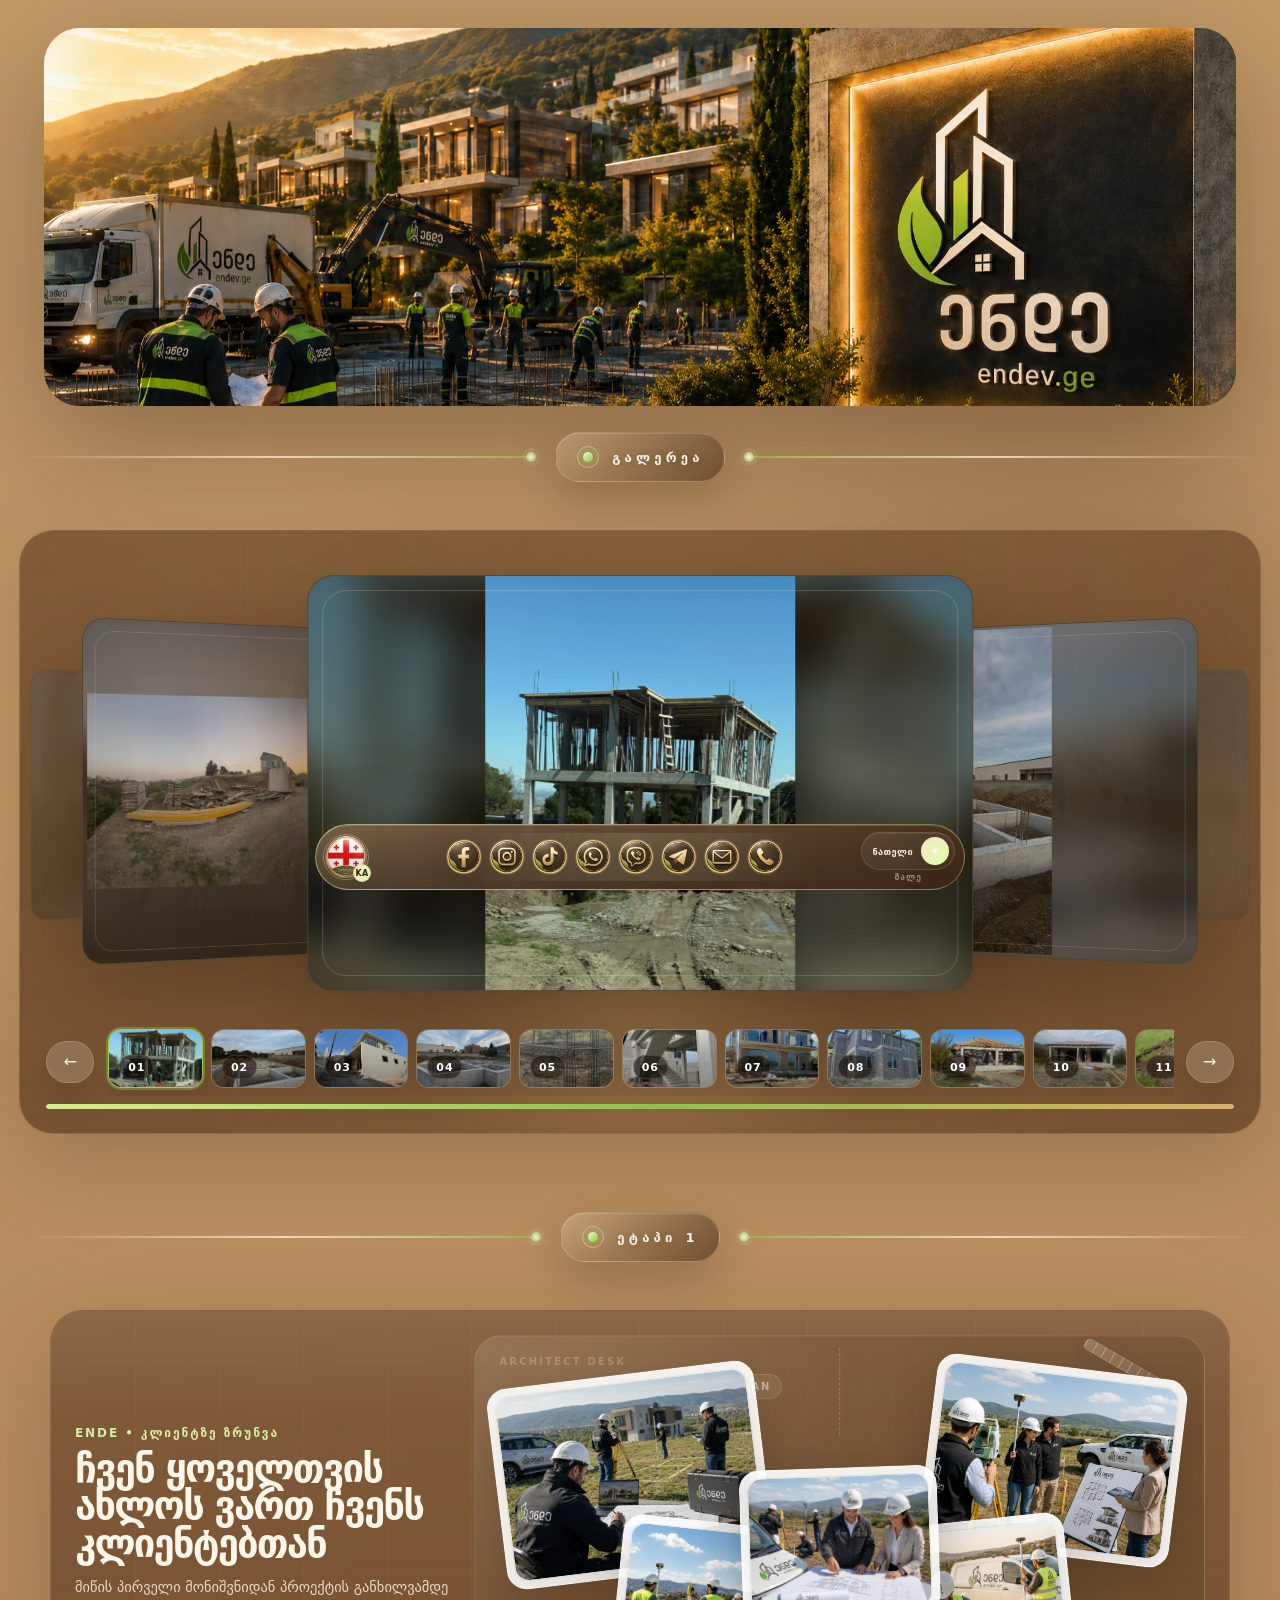
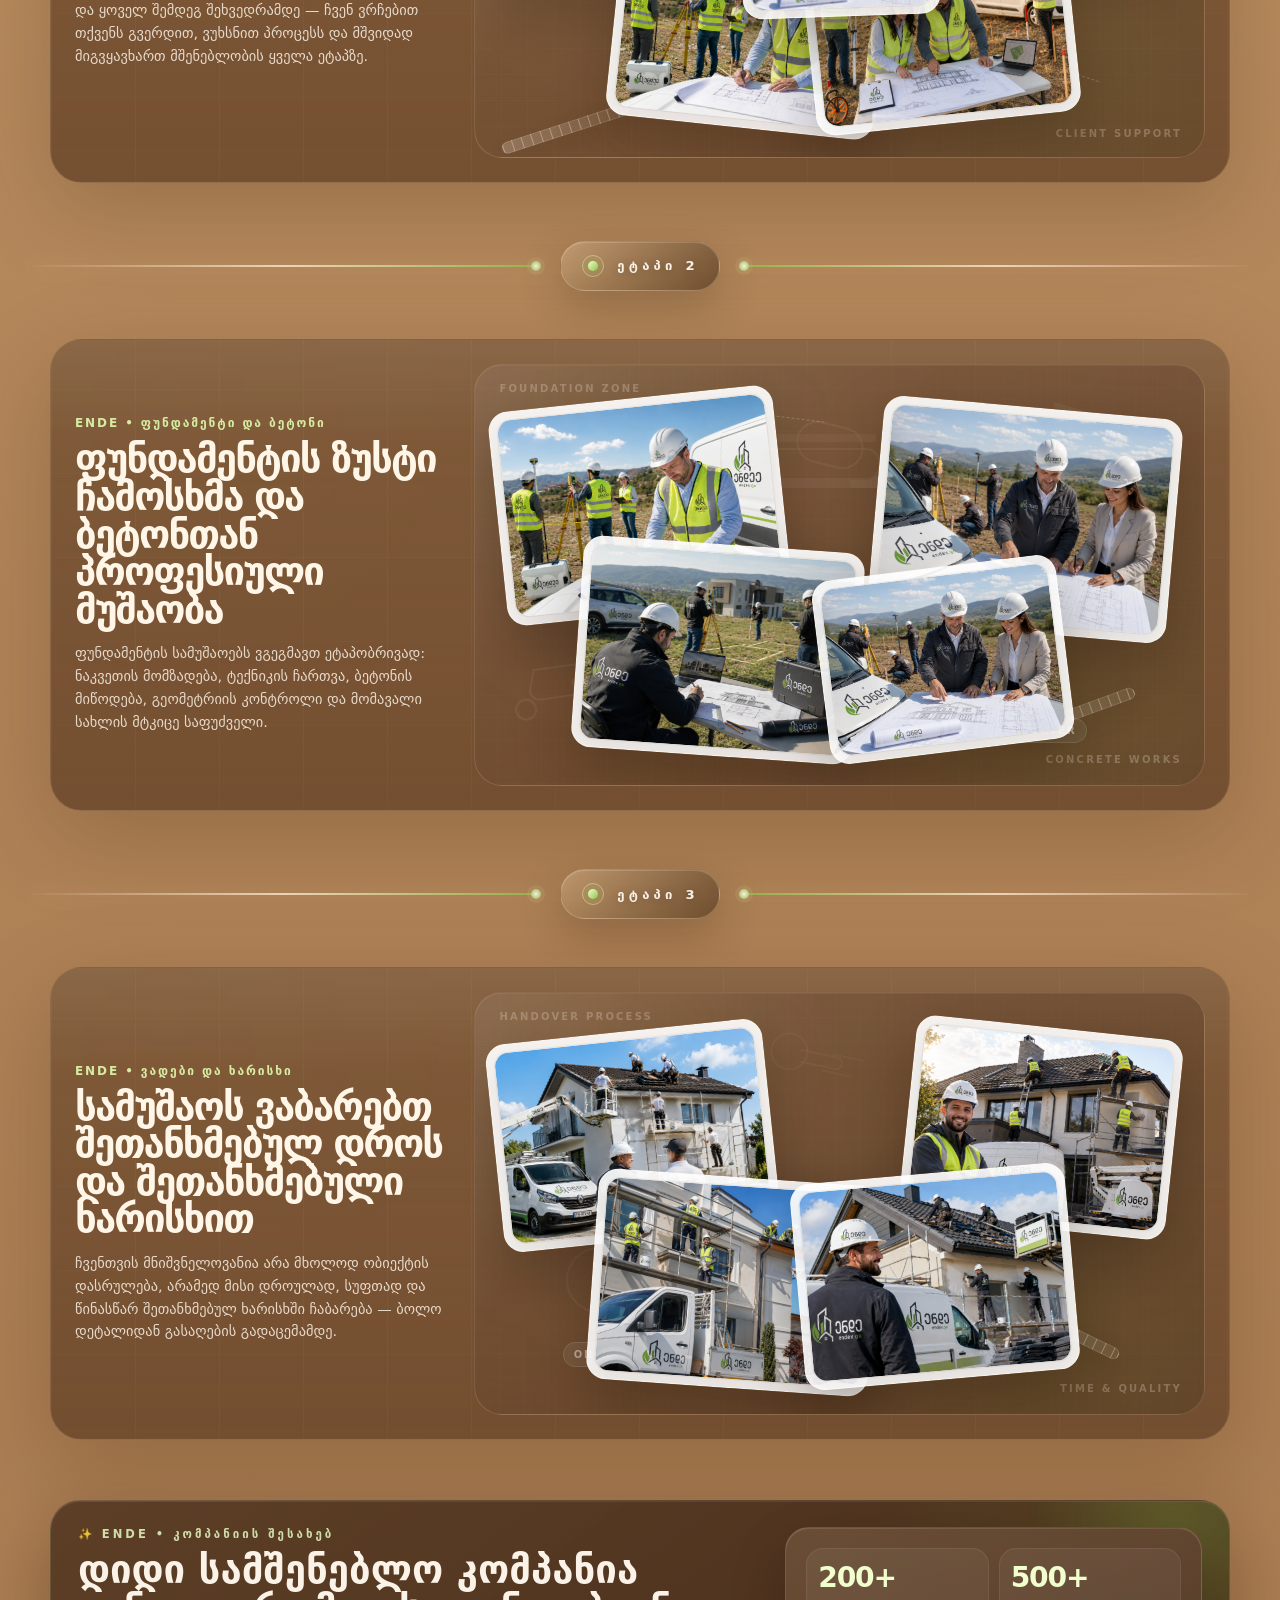
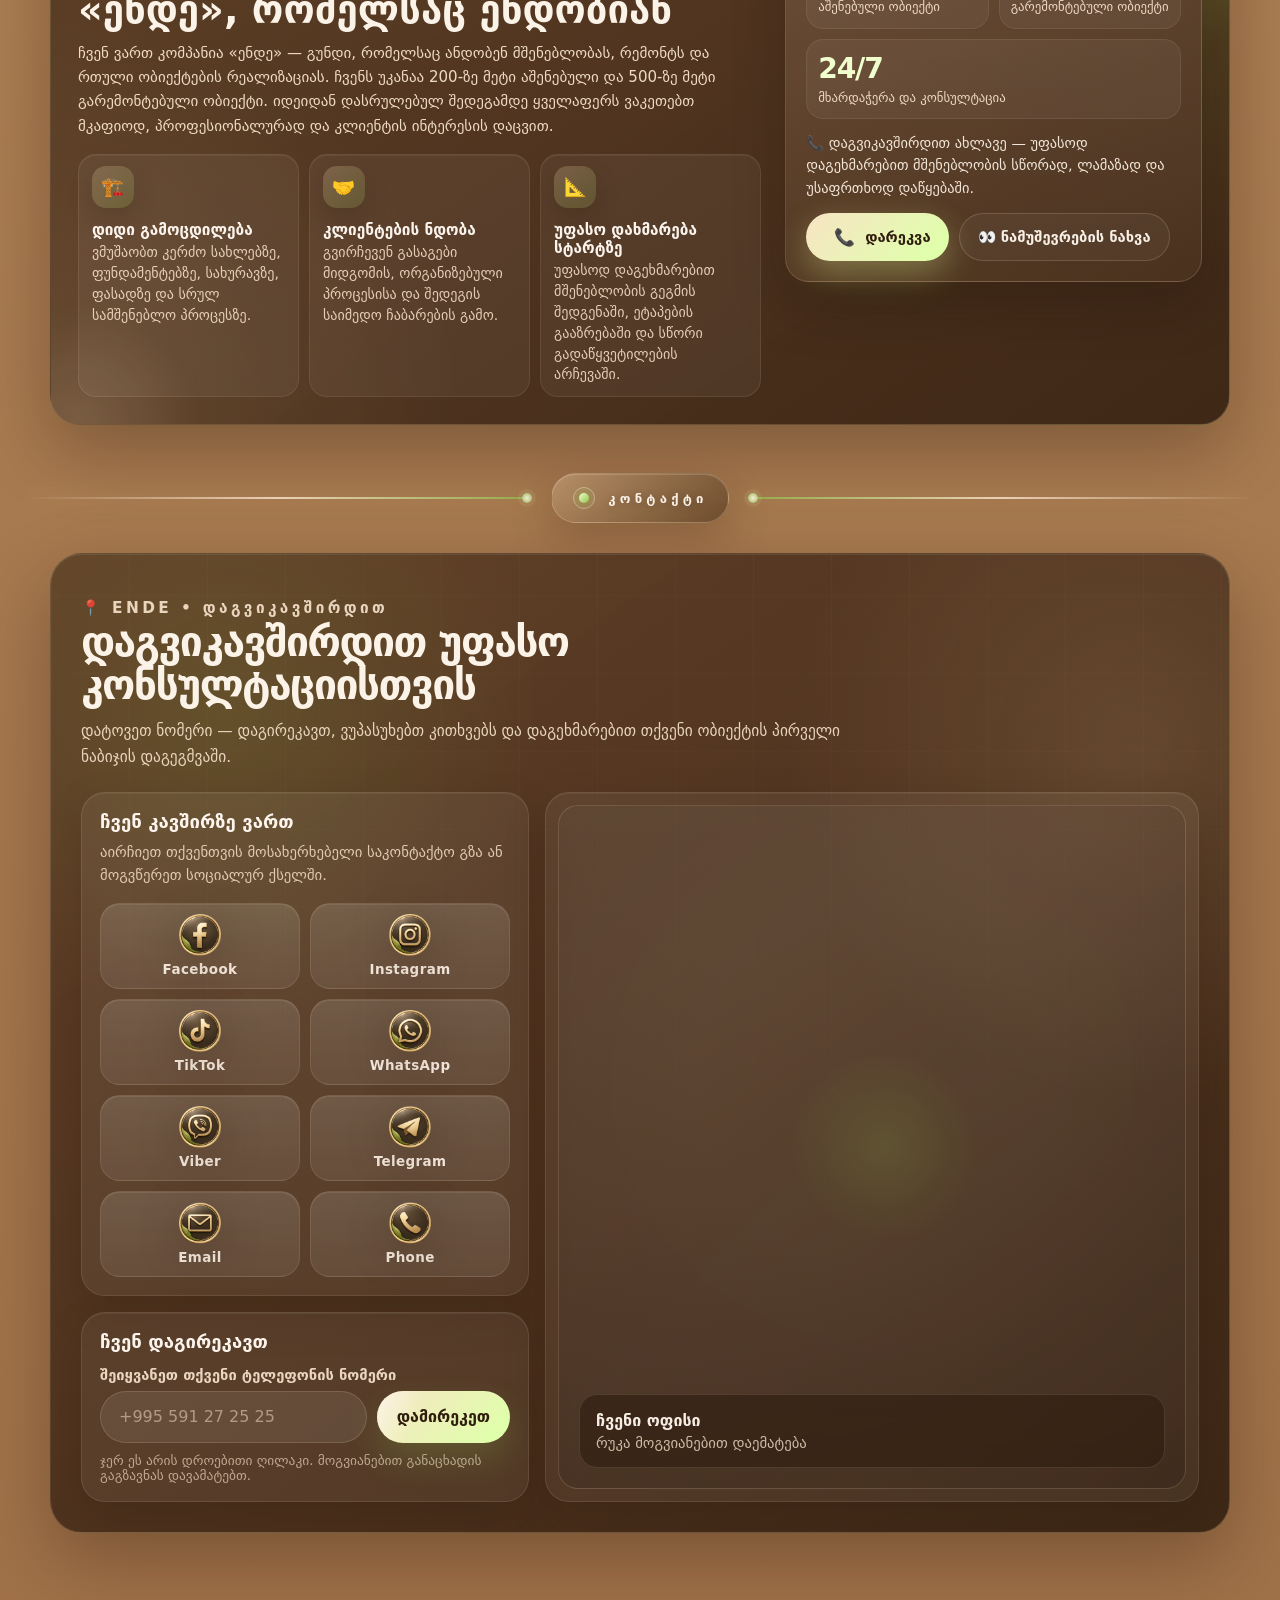
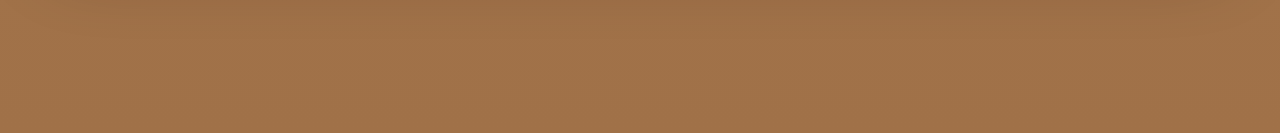
==== commit aa85c1c3: "Update index.html" ====
--- a/index.html
+++ b/index.html
@@ -1 +1 @@
-<!DOCTYPE html><html lang="ka"><head><meta charSet="utf-8"/><meta name="viewport" content="width=device-width, initial-scale=1"/><link rel="preload" as="image" href="/brand/ende-hero-banner.png"/><link rel="preload" as="image" href="/carousel/project-19.jpg"/><link rel="preload" as="image" href="/carousel/project-20.jpg"/><link rel="preload" as="image" href="/carousel/project-01.jpg"/><link rel="preload" as="image" href="/carousel/project-02.jpg"/><link rel="preload" as="image" href="/carousel/project-03.jpg"/><link rel="preload" as="image" href="/clients/client-1.png"/><link rel="preload" as="image" href="/clients/client-2.png"/><link rel="preload" as="image" href="/clients/client-3.png"/><link rel="preload" as="image" href="/clients/client-4.png"/><link rel="stylesheet" href="/_next/static/css/f5a70b1abf5ab06a.css" data-precedence="next"/><link rel="preload" as="script" fetchPriority="low" href="/_next/static/chunks/webpack-8658fdbc42bfbbae.js"/><script src="/_next/static/chunks/fd9d1056-88c8a1669018f964.js" async=""></script><script src="/_next/static/chunks/117-c82fa8c6d70d48b8.js" async=""></script><script src="/_next/static/chunks/main-app-feda1cb984ef45eb.js" async=""></script><script src="/_next/static/chunks/app/page-f45f1fff295abe5a.js" async=""></script><link rel="preload" as="image" href="/clients/client-5.png"/><link rel="preload" as="image" href="/foundation/foundation-1.png"/><link rel="preload" as="image" href="/foundation/foundation-2.png"/><link rel="preload" as="image" href="/foundation/foundation-3.png"/><link rel="preload" as="image" href="/foundation/foundation-4.png"/><link rel="preload" as="image" href="/completion/completion-1.png"/><link rel="preload" as="image" href="/completion/completion-2.png"/><link rel="preload" as="image" href="/completion/completion-3.png"/><link rel="preload" as="image" href="/completion/completion-4.png"/><link rel="preload" as="image" href="/ui-icons/facebook.png"/><link rel="preload" as="image" href="/ui-icons/instagram.png"/><link rel="preload" as="image" href="/ui-icons/tiktok.png"/><link rel="preload" as="image" href="/ui-icons/whatsapp.png"/><link rel="preload" as="image" href="/ui-icons/viber.png"/><link rel="preload" as="image" href="/ui-icons/telegram.png"/><link rel="preload" as="image" href="/ui-icons/email.png"/><link rel="preload" as="image" href="/ui-icons/phone.png"/><link rel="preload" as="image" href="/ui-icons/lang-ka.png"/><link rel="preload" as="image" href="/ui-icons/lang-ru.png"/><link rel="preload" as="image" href="/ui-icons/lang-en.png"/><title>ენდე — endev.ge</title><meta name="description" content="ენდე — სამშენებლო კომპანია საქართველოში. მინიმალური გვერდი ლოგოთი და გალერეის კარუსელით."/><script src="/_next/static/chunks/polyfills-42372ed130431b0a.js" noModule=""></script></head><body><main class="minimal-home" aria-label="ENDE მთავარი გვერდი"><section class="banner-stage" aria-label="ENDE banner"><div class="hero-banner-shell"><div class="hero-banner-blur" aria-hidden="true"></div><img class="hero-banner-image" src="/brand/ende-hero-banner.png" alt="ENDE სამშენებლო ბანერი"/></div></section><div class="section-divider" aria-hidden="true"><span class="section-divider-line section-divider-line-left"></span><span class="section-divider-badge"><span class="section-divider-icon"><span class="section-divider-icon-core"></span><span class="section-divider-icon-ring"></span></span><span class="section-divider-label">გალერეა</span></span><span class="section-divider-line section-divider-line-right"></span></div><section id="gallery" class="gallery-stage"><section class="carousel-stage" aria-label="ENDE image carousel"><div class="carousel-shell premium-cinema-shell"><div class="carousel-spotlight"></div><div class="carousel-depth-grid"><article class="hero-slide-card hero-slide-offset--2" aria-hidden="true"><img class="hero-slide-backdrop" src="/carousel/project-19.jpg" alt="" aria-hidden="true" draggable="false"/><img class="hero-slide-main" src="/carousel/project-19.jpg" alt="ENDE project photo 19" draggable="false"/></article><article class="hero-slide-card hero-slide-offset--1" aria-hidden="true"><img class="hero-slide-backdrop" src="/carousel/project-20.jpg" alt="" aria-hidden="true" draggable="false"/><img class="hero-slide-main" src="/carousel/project-20.jpg" alt="ENDE project photo 20" draggable="false"/></article><article class="hero-slide-card hero-slide-offset-0" aria-hidden="false"><img class="hero-slide-backdrop" src="/carousel/project-01.jpg" alt="" aria-hidden="true" draggable="false"/><img class="hero-slide-main" src="/carousel/project-01.jpg" alt="ENDE project photo 01" draggable="false"/></article><article class="hero-slide-card hero-slide-offset-1" aria-hidden="true"><img class="hero-slide-backdrop" src="/carousel/project-02.jpg" alt="" aria-hidden="true" draggable="false"/><img class="hero-slide-main" src="/carousel/project-02.jpg" alt="ENDE project photo 02" draggable="false"/></article><article class="hero-slide-card hero-slide-offset-2" aria-hidden="true"><img class="hero-slide-backdrop" src="/carousel/project-03.jpg" alt="" aria-hidden="true" draggable="false"/><img class="hero-slide-main" src="/carousel/project-03.jpg" alt="ENDE project photo 03" draggable="false"/></article></div><div class="carousel-navigator-wrap"><div class="carousel-thumb-toolbar"><button type="button" class="carousel-arrow" aria-label="Previous slide">←</button><div class="carousel-thumb-strip" role="tablist" aria-label="Carousel navigation"><button type="button" role="tab" aria-selected="true" aria-label="Go to slide 1" class="carousel-thumb is-active"><img src="/carousel/thumbs/project-01.jpg" alt="" aria-hidden="true" loading="lazy"/><span class="carousel-thumb-index">01</span></button><button type="button" role="tab" aria-selected="false" aria-label="Go to slide 2" class="carousel-thumb"><img src="/carousel/thumbs/project-02.jpg" alt="" aria-hidden="true" loading="lazy"/><span class="carousel-thumb-index">02</span></button><button type="button" role="tab" aria-selected="false" aria-label="Go to slide 3" class="carousel-thumb"><img src="/carousel/thumbs/project-03.jpg" alt="" aria-hidden="true" loading="lazy"/><span class="carousel-thumb-index">03</span></button><button type="button" role="tab" aria-selected="false" aria-label="Go to slide 4" class="carousel-thumb"><img src="/carousel/thumbs/project-04.jpg" alt="" aria-hidden="true" loading="lazy"/><span class="carousel-thumb-index">04</span></button><button type="button" role="tab" aria-selected="false" aria-label="Go to slide 5" class="carousel-thumb"><img src="/carousel/thumbs/project-05.jpg" alt="" aria-hidden="true" loading="lazy"/><span class="carousel-thumb-index">05</span></button><button type="button" role="tab" aria-selected="false" aria-label="Go to slide 6" class="carousel-thumb"><img src="/carousel/thumbs/project-06.jpg" alt="" aria-hidden="true" loading="lazy"/><span class="carousel-thumb-index">06</span></button><button type="button" role="tab" aria-selected="false" aria-label="Go to slide 7" class="carousel-thumb"><img src="/carousel/thumbs/project-07.jpg" alt="" aria-hidden="true" loading="lazy"/><span class="carousel-thumb-index">07</span></button><button type="button" role="tab" aria-selected="false" aria-label="Go to slide 8" class="carousel-thumb"><img src="/carousel/thumbs/project-08.jpg" alt="" aria-hidden="true" loading="lazy"/><span class="carousel-thumb-index">08</span></button><button type="button" role="tab" aria-selected="false" aria-label="Go to slide 9" class="carousel-thumb"><img src="/carousel/thumbs/project-09.jpg" alt="" aria-hidden="true" loading="lazy"/><span class="carousel-thumb-index">09</span></button><button type="button" role="tab" aria-selected="false" aria-label="Go to slide 10" class="carousel-thumb"><img src="/carousel/thumbs/project-10.jpg" alt="" aria-hidden="true" loading="lazy"/><span class="carousel-thumb-index">10</span></button><button type="button" role="tab" aria-selected="false" aria-label="Go to slide 11" class="carousel-thumb"><img src="/carousel/thumbs/project-11.jpg" alt="" aria-hidden="true" loading="lazy"/><span class="carousel-thumb-index">11</span></button><button type="button" role="tab" aria-selected="false" aria-label="Go to slide 12" class="carousel-thumb"><img src="/carousel/thumbs/project-12.jpg" alt="" aria-hidden="true" loading="lazy"/><span class="carousel-thumb-index">12</span></button><button type="button" role="tab" aria-selected="false" aria-label="Go to slide 13" class="carousel-thumb"><img src="/carousel/thumbs/project-13.jpg" alt="" aria-hidden="true" loading="lazy"/><span class="carousel-thumb-index">13</span></button><button type="button" role="tab" aria-selected="false" aria-label="Go to slide 14" class="carousel-thumb"><img src="/carousel/thumbs/project-14.jpg" alt="" aria-hidden="true" loading="lazy"/><span class="carousel-thumb-index">14</span></button><button type="button" role="tab" aria-selected="false" aria-label="Go to slide 15" class="carousel-thumb"><img src="/carousel/thumbs/project-15.jpg" alt="" aria-hidden="true" loading="lazy"/><span class="carousel-thumb-index">15</span></button><button type="button" role="tab" aria-selected="false" aria-label="Go to slide 16" class="carousel-thumb"><img src="/carousel/thumbs/project-16.jpg" alt="" aria-hidden="true" loading="lazy"/><span class="carousel-thumb-index">16</span></button><button type="button" role="tab" aria-selected="false" aria-label="Go to slide 17" class="carousel-thumb"><img src="/carousel/thumbs/project-17.jpg" alt="" aria-hidden="true" loading="lazy"/><span class="carousel-thumb-index">17</span></button><button type="button" role="tab" aria-selected="false" aria-label="Go to slide 18" class="carousel-thumb"><img src="/carousel/thumbs/project-18.jpg" alt="" aria-hidden="true" loading="lazy"/><span class="carousel-thumb-index">18</span></button><button type="button" role="tab" aria-selected="false" aria-label="Go to slide 19" class="carousel-thumb"><img src="/carousel/thumbs/project-19.jpg" alt="" aria-hidden="true" loading="lazy"/><span class="carousel-thumb-index">19</span></button><button type="button" role="tab" aria-selected="false" aria-label="Go to slide 20" class="carousel-thumb"><img src="/carousel/thumbs/project-20.jpg" alt="" aria-hidden="true" loading="lazy"/><span class="carousel-thumb-index">20</span></button></div><button type="button" class="carousel-arrow" aria-label="Next slide">→</button></div><div class="carousel-bottom-row"><div class="autoplay-progress" aria-hidden="true"><span style="animation-duration:5200ms;animation-play-state:running"></span></div></div></div></div></section></section><div class="section-divider" aria-hidden="true"><span class="section-divider-line section-divider-line-left"></span><span class="section-divider-badge"><span class="section-divider-icon"><span class="section-divider-icon-core"></span><span class="section-divider-icon-ring"></span></span><span class="section-divider-label">ეტაპი 1</span></span><span class="section-divider-line section-divider-line-right"></span></div><section class="support-stage" aria-labelledby="support-title"><div class="support-shell story-shell"><div class="support-layout story-layout"><div class="support-header story-header"><p class="support-kicker story-kicker">ENDE • კლიენტზე ზრუნვა</p><h2 id="support-title">ჩვენ ყოველთვის ახლოს ვართ ჩვენს კლიენტებთან</h2><p class="support-lead story-lead">მიწის პირველი მონიშვნიდან პროექტის განხილვამდე და ყოველ შემდეგ შეხვედრამდე — ჩვენ ვრჩებით თქვენს გვერდით, ვუხსნით პროცესს და მშვიდად მიგვყავხართ მშენებლობის ყველა ეტაპზე.</p></div><div class="architect-table-scene client-table-scene"><div class="table-surface-pattern" aria-hidden="true"></div><div class="table-note note-1" aria-hidden="true">architect desk</div><div class="table-note note-2" aria-hidden="true">client support</div><div class="drafting-ruler ruler-a" aria-hidden="true"></div><div class="drafting-ruler ruler-b" aria-hidden="true"></div><div class="drafting-schematic line-a" aria-hidden="true"></div><div class="drafting-schematic line-b" aria-hidden="true"></div><div class="drafting-schematic line-c" aria-hidden="true"></div><div class="drafting-circle circle-a" aria-hidden="true"></div><div class="drafting-circle circle-b" aria-hidden="true"></div><div class="blueprint-chip chip-a" aria-hidden="true">plan</div><div class="blueprint-chip chip-b" aria-hidden="true">details</div><figure class="support-photo photo-1"><img src="/clients/client-1.png" alt="ENDE client support scene 1"/></figure><figure class="support-photo photo-2"><img src="/clients/client-2.png" alt="ENDE client support scene 2"/></figure><figure class="support-photo photo-3"><img src="/clients/client-3.png" alt="ENDE client support scene 3"/></figure><figure class="support-photo photo-4"><img src="/clients/client-4.png" alt="ENDE client support scene 4"/></figure><figure class="support-photo photo-5"><img src="/clients/client-5.png" alt="ENDE client support scene 5"/></figure></div></div></div></section><div class="section-divider" aria-hidden="true"><span class="section-divider-line section-divider-line-left"></span><span class="section-divider-badge"><span class="section-divider-icon"><span class="section-divider-icon-core"></span><span class="section-divider-icon-ring"></span></span><span class="section-divider-label">ეტაპი 2</span></span><span class="section-divider-line section-divider-line-right"></span></div><section class="foundation-stage" aria-labelledby="foundation-title"><div class="foundation-shell story-shell"><div class="foundation-layout story-layout"><div class="foundation-header story-header"><p class="foundation-kicker story-kicker">ENDE • ფუნდამენტი და ბეტონი</p><h2 id="foundation-title">ფუნდამენტის ზუსტი ჩამოსხმა და ბეტონთან პროფესიული მუშაობა</h2><p class="foundation-lead story-lead">ფუნდამენტის სამუშაოებს ვგეგმავთ ეტაპობრივად: ნაკვეთის მომზადება, ტექნიკის ჩართვა, ბეტონის მიწოდება, გეომეტრიის კონტროლი და მომავალი სახლის მტკიცე საფუძველი.</p></div><div class="architect-table-scene foundation-scene"><div class="table-surface-pattern foundation-pattern" aria-hidden="true"></div><div class="table-note foundation-note-1" aria-hidden="true">foundation zone</div><div class="table-note foundation-note-2" aria-hidden="true">concrete works</div><div class="machine-silhouette machine-wheelbarrow" aria-hidden="true"></div><div class="machine-silhouette machine-excavator" aria-hidden="true"></div><div class="machine-silhouette machine-mixer" aria-hidden="true"></div><div class="drafting-ruler ruler-c" aria-hidden="true"></div><div class="drafting-ruler ruler-d" aria-hidden="true"></div><div class="drafting-schematic line-d" aria-hidden="true"></div><div class="drafting-schematic line-e" aria-hidden="true"></div><div class="drafting-circle circle-c" aria-hidden="true"></div><div class="drafting-circle circle-d" aria-hidden="true"></div><div class="blueprint-chip chip-c" aria-hidden="true">concrete</div><div class="blueprint-chip chip-d" aria-hidden="true">base layer</div><figure class="support-photo foundation-photo foundation-photo-1"><img src="/foundation/foundation-1.png" alt="ENDE foundation work scene 1"/></figure><figure class="support-photo foundation-photo foundation-photo-2"><img src="/foundation/foundation-2.png" alt="ENDE foundation work scene 2"/></figure><figure class="support-photo foundation-photo foundation-photo-3"><img src="/foundation/foundation-3.png" alt="ENDE foundation work scene 3"/></figure><figure class="support-photo foundation-photo foundation-photo-4"><img src="/foundation/foundation-4.png" alt="ENDE foundation work scene 4"/></figure></div></div></div></section><div class="section-divider" aria-hidden="true"><span class="section-divider-line section-divider-line-left"></span><span class="section-divider-badge"><span class="section-divider-icon"><span class="section-divider-icon-core"></span><span class="section-divider-icon-ring"></span></span><span class="section-divider-label">ეტაპი 3</span></span><span class="section-divider-line section-divider-line-right"></span></div><section class="completion-stage" aria-labelledby="completion-title"><div class="completion-shell story-shell"><div class="completion-layout story-layout"><div class="completion-header story-header"><p class="completion-kicker story-kicker">ENDE • ვადები და ხარისხი</p><h2 id="completion-title">სამუშაოს ვაბარებთ შეთანხმებულ დროს და შეთანხმებული ხარისხით</h2><p class="completion-lead story-lead">ჩვენთვის მნიშვნელოვანია არა მხოლოდ ობიექტის დასრულება, არამედ მისი დროულად, სუფთად და წინასწარ შეთანხმებულ ხარისხში ჩაბარება — ბოლო დეტალიდან გასაღების გადაცემამდე.</p></div><div class="architect-table-scene completion-scene"><div class="table-surface-pattern completion-pattern" aria-hidden="true"></div><div class="table-note completion-note-1" aria-hidden="true">handover process</div><div class="table-note completion-note-2" aria-hidden="true">time &amp; quality</div><div class="handover-ghost handover-ghost-a" aria-hidden="true"></div><div class="handover-ghost handover-ghost-b" aria-hidden="true"></div><div class="key-symbol key-symbol-a" aria-hidden="true"></div><div class="key-symbol key-symbol-b" aria-hidden="true"></div><div class="handover-chip chip-e" aria-hidden="true">on time</div><div class="handover-chip chip-f" aria-hidden="true">quality</div><div class="drafting-ruler ruler-e" aria-hidden="true"></div><div class="drafting-ruler ruler-f" aria-hidden="true"></div><div class="drafting-schematic line-f" aria-hidden="true"></div><div class="drafting-schematic line-g" aria-hidden="true"></div><figure class="support-photo completion-photo completion-photo-1"><img src="/completion/completion-1.png" alt="ENDE completion and quality scene 1"/></figure><figure class="support-photo completion-photo completion-photo-2"><img src="/completion/completion-2.png" alt="ENDE completion and quality scene 2"/></figure><figure class="support-photo completion-photo completion-photo-3"><img src="/completion/completion-3.png" alt="ENDE completion and quality scene 3"/></figure><figure class="support-photo completion-photo completion-photo-4"><img src="/completion/completion-4.png" alt="ENDE completion and quality scene 4"/></figure></div></div></div></section><section class="about-stage" aria-labelledby="about-title"><div class="about-shell"><div class="about-grid"><div class="about-main"><p class="about-kicker">✨ ENDE • კომპანიის შესახებ</p><h2 id="about-title">დიდი სამშენებლო კომპანია «ენდე», რომელსაც ენდობიან</h2><p class="about-lead">ჩვენ ვართ კომპანია «ენდე» — გუნდი, რომელსაც ანდობენ მშენებლობას, რემონტს და რთული ობიექტების რეალიზაციას. ჩვენს უკანაა 200-ზე მეტი აშენებული და 500-ზე მეტი გარემონტებული ობიექტი. იდეიდან დასრულებულ შედეგამდე ყველაფერს ვაკეთებთ მკაფიოდ, პროფესიონალურად და კლიენტის ინტერესის დაცვით.</p><div class="about-points"><div class="about-point"><span class="about-point-icon">🏗️</span><div><h3>დიდი გამოცდილება</h3><p>ვმუშაობთ კერძო სახლებზე, ფუნდამენტებზე, სახურავზე, ფასადზე და სრულ სამშენებლო პროცესზე.</p></div></div><div class="about-point"><span class="about-point-icon">🤝</span><div><h3>კლიენტების ნდობა</h3><p>გვირჩევენ გასაგები მიდგომის, ორგანიზებული პროცესისა და შედეგის საიმედო ჩაბარების გამო.</p></div></div><div class="about-point"><span class="about-point-icon">📐</span><div><h3>უფასო დახმარება სტარტზე</h3><p>უფასოდ დაგეხმარებით მშენებლობის გეგმის შედგენაში, ეტაპების გააზრებაში და სწორი გადაწყვეტილების არჩევაში.</p></div></div></div></div><aside class="about-side"><div class="about-stats-card"><div class="about-stats-grid"><div class="about-stat"><span class="about-stat-value">200+</span><span class="about-stat-label">აშენებული ობიექტი</span></div><div class="about-stat"><span class="about-stat-value">500+</span><span class="about-stat-label">გარემონტებული ობიექტი</span></div><div class="about-stat"><span class="about-stat-value">24/7</span><span class="about-stat-label">მხარდაჭერა და კონსულტაცია</span></div></div><p class="about-cta-text">📞 დაგვიკავშირდით ახლავე — უფასოდ დაგეხმარებით მშენებლობის სწორად, ლამაზად და უსაფრთხოდ დაწყებაში.</p><div class="about-actions"><a class="about-call-button" href="tel:+995595740020" aria-label="დარეკვა"><span class="about-call-glow" aria-hidden="true"></span><span class="about-call-icon">📞</span><span>დარეკვა</span></a><a class="about-secondary-button" href="#gallery"><span>👀 ნამუშევრების ნახვა</span></a></div></div></aside></div></div></section><div class="section-divider" aria-hidden="true"><span class="section-divider-line section-divider-line-left"></span><span class="section-divider-badge"><span class="section-divider-icon"><span class="section-divider-icon-core"></span><span class="section-divider-icon-ring"></span></span><span class="section-divider-label">კონტაქტი</span></span><span class="section-divider-line section-divider-line-right"></span></div><section class="contact-stage" aria-labelledby="contact-title"><div class="contact-shell"><div class="contact-header"><p class="contact-kicker">📍 ENDE • დაგვიკავშირდით</p><h2 id="contact-title">დაგვიკავშირდით უფასო კონსულტაციისთვის</h2><p>დატოვეთ ნომერი — დაგირეკავთ, ვუპასუხებთ კითხვებს და დაგეხმარებით თქვენი ობიექტის პირველი ნაბიჯის დაგეგმვაში.</p></div><div class="contact-grid"><div class="contact-card contact-social-card"><h3>ჩვენ კავშირზე ვართ</h3><p>აირჩიეთ თქვენთვის მოსახერხებელი საკონტაქტო გზა ან მოგვწერეთ სოციალურ ქსელში.</p><div class="social-links" aria-label="ENDE social networks"><a href="#" class="social-link social-link-facebook" aria-label="Facebook" title="Facebook"><img class="social-link-icon" src="/ui-icons/facebook.png" alt="Facebook"/><span>Facebook</span></a><a href="#" class="social-link social-link-instagram" aria-label="Instagram" title="Instagram"><img class="social-link-icon" src="/ui-icons/instagram.png" alt="Instagram"/><span>Instagram</span></a><a href="#" class="social-link social-link-tiktok" aria-label="TikTok" title="TikTok"><img class="social-link-icon" src="/ui-icons/tiktok.png" alt="TikTok"/><span>TikTok</span></a><a href="https://wa.me/995595740020?text=%E1%83%92%E1%83%97%E1%83%AE%E1%83%9D%E1%83%95%E1%83%97%20%E1%83%93%E1%83%90%E1%83%9B%E1%83%98%E1%83%A0%E1%83%94%E1%83%99%E1%83%9D%E1%83%97%2C%20%E1%83%99%E1%83%98%E1%83%97%E1%83%AE%E1%83%95%E1%83%94%E1%83%91%E1%83%98%20%E1%83%9B%E1%83%90%E1%83%A5%E1%83%95%E1%83%A1." class="social-link social-link-whatsapp" aria-label="WhatsApp" title="WhatsApp"><img class="social-link-icon" src="/ui-icons/whatsapp.png" alt="WhatsApp"/><span>WhatsApp</span></a><a href="viber://chat?number=%2B995595740020" class="social-link social-link-viber" aria-label="Viber" title="Viber"><img class="social-link-icon" src="/ui-icons/viber.png" alt="Viber"/><span>Viber</span></a><a href="#" class="social-link social-link-telegram" aria-label="Telegram" title="Telegram"><img class="social-link-icon" src="/ui-icons/telegram.png" alt="Telegram"/><span>Telegram</span></a><a href="mailto:info@endev.ge" class="social-link social-link-email" aria-label="Email" title="Email"><img class="social-link-icon" src="/ui-icons/email.png" alt="Email"/><span>Email</span></a><a href="tel:+995595740020" class="social-link social-link-phone" aria-label="Phone" title="Phone"><img class="social-link-icon" src="/ui-icons/phone.png" alt="Phone"/><span>Phone</span></a></div></div><div class="contact-card contact-map-card" aria-label="ENDE office map"><div class="map-placeholder"><iframe class="office-map-frame" src="https://www.google.com/maps?q=Tbilisi%2C%20Georgia&amp;output=embed" title="ჩვენი ოფისი" loading="lazy" referrerPolicy="no-referrer-when-downgrade" allowFullScreen=""></iframe><div class="map-label"><strong>ჩვენი ოფისი</strong><span>რუკა მოგვიანებით დაემატება</span></div></div></div><form class="contact-card callback-card"><h3>ჩვენ დაგირეკავთ</h3><label for="callback-phone">შეიყვანეთ თქვენი ტელეფონის ნომერი</label><div class="phone-input-row"><input id="callback-phone" type="tel" placeholder="+995 595 740 020" name="phone" value=""/><a href="https://wa.me/995595740020?text=%E1%83%92%E1%83%97%E1%83%AE%E1%83%9D%E1%83%95%E1%83%97%20%E1%83%93%E1%83%90%E1%83%9B%E1%83%98%E1%83%A0%E1%83%94%E1%83%99%E1%83%9D%E1%83%97%2C%20%E1%83%99%E1%83%98%E1%83%97%E1%83%AE%E1%83%95%E1%83%94%E1%83%91%E1%83%98%20%E1%83%9B%E1%83%90%E1%83%A5%E1%83%95%E1%83%A1." target="_blank" rel="noreferrer" class="callback-button"><span class="callback-button-glow" aria-hidden="true"></span><span>დამირეკეთ</span></a></div><p class="callback-note">ჯერ ეს არის დროებითი ღილაკი. მოგვიანებით განაცხადის გაგზავნას დავამატებთ.</p></form></div></div></section><nav class="bottom-floating-bar" aria-label="სწრაფი პანელი"><div class="bottom-lang-picker"><button type="button" class="bottom-lang-current" aria-label="ქართული"><img class="bottom-lang-badge" src="/ui-icons/lang-ka.png" alt="ქართული"/><span class="bottom-lang-short">KA</span></button><div class="bottom-lang-menu" role="menu"><button type="button" role="menuitem" class="bottom-lang-option is-active"><img class="bottom-lang-option-icon" src="/ui-icons/lang-ka.png" alt="ქართული"/><strong>ქართული</strong></button><button type="button" role="menuitem" class="bottom-lang-option"><img class="bottom-lang-option-icon" src="/ui-icons/lang-ru.png" alt="Русский"/><strong>Русский</strong></button><button type="button" role="menuitem" class="bottom-lang-option"><img class="bottom-lang-option-icon" src="/ui-icons/lang-en.png" alt="English"/><strong>English</strong></button></div></div><div class="bottom-socials" aria-label="ENDE social contacts"><a href="#" class="bottom-social-link" aria-label="Facebook" title="Facebook"><img class="bottom-social-icon" src="/ui-icons/facebook.png" alt="Facebook"/></a><a href="#" class="bottom-social-link" aria-label="Instagram" title="Instagram"><img class="bottom-social-icon" src="/ui-icons/instagram.png" alt="Instagram"/></a><a href="#" class="bottom-social-link" aria-label="TikTok" title="TikTok"><img class="bottom-social-icon" src="/ui-icons/tiktok.png" alt="TikTok"/></a><a href="https://wa.me/995595740020?text=%E1%83%92%E1%83%97%E1%83%AE%E1%83%9D%E1%83%95%E1%83%97%20%E1%83%93%E1%83%90%E1%83%9B%E1%83%98%E1%83%A0%E1%83%94%E1%83%99%E1%83%9D%E1%83%97%2C%20%E1%83%99%E1%83%98%E1%83%97%E1%83%AE%E1%83%95%E1%83%94%E1%83%91%E1%83%98%20%E1%83%9B%E1%83%90%E1%83%A5%E1%83%95%E1%83%A1." class="bottom-social-link" aria-label="WhatsApp" title="WhatsApp"><img class="bottom-social-icon" src="/ui-icons/whatsapp.png" alt="WhatsApp"/></a><a href="viber://chat?number=%2B995595740020" class="bottom-social-link" aria-label="Viber" title="Viber"><img class="bottom-social-icon" src="/ui-icons/viber.png" alt="Viber"/></a><a href="#" class="bottom-social-link" aria-label="Telegram" title="Telegram"><img class="bottom-social-icon" src="/ui-icons/telegram.png" alt="Telegram"/></a><a href="mailto:info@endev.ge" class="bottom-social-link" aria-label="Email" title="Email"><img class="bottom-social-icon" src="/ui-icons/email.png" alt="Email"/></a><a href="tel:+995595740020" class="bottom-social-link" aria-label="Phone" title="Phone"><img class="bottom-social-icon" src="/ui-icons/phone.png" alt="Phone"/></a></div><div class="theme-switch-shell" aria-label="თემა — მალე"><button type="button" class="theme-switch is-light"><span class="theme-switch-label">ნათელი</span><span class="theme-switch-knob">☀️</span></button><span class="theme-soon">მალე</span></div></nav></main><script src="/_next/static/chunks/webpack-8658fdbc42bfbbae.js" async=""></script><script>(self.__next_f=self.__next_f||[]).push([0]);self.__next_f.push([2,null])</script><script>self.__next_f.push([1,"1:HL[\"/_next/static/css/f5a70b1abf5ab06a.css\",\"style\"]\n"])</script><script>self.__next_f.push([1,"2:I[2846,[],\"\"]\n4:I[9107,[],\"ClientPageRoot\"]\n5:I[2016,[\"931\",\"static/chunks/app/page-f45f1fff295abe5a.js\"],\"default\",1]\n6:I[4707,[],\"\"]\n7:I[6423,[],\"\"]\n9:I[1060,[],\"\"]\na:[]\n0:[\"$\",\"$L2\",null,{\"buildId\":\"yJBxt1rf_o8eo62EhPUQM\",\"assetPrefix\":\"\",\"urlParts\":[\"\",\"\"],\"initialTree\":[\"\",{\"children\":[\"__PAGE__\",{}]},\"$undefined\",\"$undefined\",true],\"initialSeedData\":[\"\",{\"children\":[\"__PAGE__\",{},[[\"$L3\",[\"$\",\"$L4\",null,{\"props\":{\"params\":{},\"searchParams\":{}},\"Component\":\"$5\"}],null],null],null]},[[[[\"$\",\"link\",\"0\",{\"rel\":\"stylesheet\",\"href\":\"/_next/static/css/f5a70b1abf5ab06a.css\",\"precedence\":\"next\",\"crossOrigin\":\"$undefined\"}]],[\"$\",\"html\",null,{\"lang\":\"ka\",\"children\":[\"$\",\"body\",null,{\"children\":[\"$\",\"$L6\",null,{\"parallelRouterKey\":\"children\",\"segmentPath\":[\"children\"],\"error\":\"$undefined\",\"errorStyles\":\"$undefined\",\"errorScripts\":\"$undefined\",\"template\":[\"$\",\"$L7\",null,{}],\"templateStyles\":\"$undefined\",\"templateScripts\":\"$undefined\",\"notFound\":[[\"$\",\"title\",null,{\"children\":\"404: This page could not be found.\"}],[\"$\",\"div\",null,{\"style\":{\"fontFamily\":\"system-ui,\\\"Segoe UI\\\",Roboto,Helvetica,Arial,sans-serif,\\\"Apple Color Emoji\\\",\\\"Segoe UI Emoji\\\"\",\"height\":\"100vh\",\"textAlign\":\"center\",\"display\":\"flex\",\"flexDirection\":\"column\",\"alignItems\":\"center\",\"justifyContent\":\"center\"},\"children\":[\"$\",\"div\",null,{\"children\":[[\"$\",\"style\",null,{\"dangerouslySetInnerHTML\":{\"__html\":\"body{color:#000;background:#fff;margin:0}.next-error-h1{border-right:1px solid rgba(0,0,0,.3)}@media (prefers-color-scheme:dark){body{color:#fff;background:#000}.next-error-h1{border-right:1px solid rgba(255,255,255,.3)}}\"}}],[\"$\",\"h1\",null,{\"className\":\"next-error-h1\",\"style\":{\"display\":\"inline-block\",\"margin\":\"0 20px 0 0\",\"padding\":\"0 23px 0 0\",\"fontSize\":24,\"fontWeight\":500,\"verticalAlign\":\"top\",\"lineHeight\":\"49px\"},\"children\":\"404\"}],[\"$\",\"div\",null,{\"style\":{\"display\":\"inline-block\"},\"children\":[\"$\",\"h2\",null,{\"style\":{\"fontSize\":14,\"fontWeight\":400,\"lineHeight\":\"49px\",\"margin\":0},\"children\":\"This page could not be found.\"}]}]]}]}]],\"notFoundStyl"])</script><script>self.__next_f.push([1,"es\":[]}]}]}]],null],null],\"couldBeIntercepted\":false,\"initialHead\":[null,\"$L8\"],\"globalErrorComponent\":\"$9\",\"missingSlots\":\"$Wa\"}]\n"])</script><script>self.__next_f.push([1,"8:[[\"$\",\"meta\",\"0\",{\"name\":\"viewport\",\"content\":\"width=device-width, initial-scale=1\"}],[\"$\",\"meta\",\"1\",{\"charSet\":\"utf-8\"}],[\"$\",\"title\",\"2\",{\"children\":\"ენდე — endev.ge\"}],[\"$\",\"meta\",\"3\",{\"name\":\"description\",\"content\":\"ენდე — სამშენებლო კომპანია საქართველოში. მინიმალური გვერდი ლოგოთი და გალერეის კარუსელით.\"}]]\n3:null\n"])</script></body></html>+<!DOCTYPE html><html lang="ka"><head><meta charSet="utf-8"/><meta name="viewport" content="width=device-width, initial-scale=1"/><link rel="preload" as="image" href="/brand/ende-hero-banner.png"/><link rel="preload" as="image" href="/carousel/project-19.jpg"/><link rel="preload" as="image" href="/carousel/project-20.jpg"/><link rel="preload" as="image" href="/carousel/project-01.jpg"/><link rel="preload" as="image" href="/carousel/project-02.jpg"/><link rel="preload" as="image" href="/carousel/project-03.jpg"/><link rel="preload" as="image" href="/clients/client-1.png"/><link rel="preload" as="image" href="/clients/client-2.png"/><link rel="preload" as="image" href="/clients/client-3.png"/><link rel="preload" as="image" href="/clients/client-4.png"/><link rel="stylesheet" href="/_next/static/css/f5a70b1abf5ab06a.css" data-precedence="next"/><link rel="preload" as="script" fetchPriority="low" href="/_next/static/chunks/webpack-8658fdbc42bfbbae.js"/><script src="/_next/static/chunks/fd9d1056-88c8a1669018f964.js" async=""></script><script src="/_next/static/chunks/117-c82fa8c6d70d48b8.js" async=""></script><script src="/_next/static/chunks/main-app-feda1cb984ef45eb.js" async=""></script><script src="/_next/static/chunks/app/page-f45f1fff295abe5a.js" async=""></script><link rel="preload" as="image" href="/clients/client-5.png"/><link rel="preload" as="image" href="/foundation/foundation-1.png"/><link rel="preload" as="image" href="/foundation/foundation-2.png"/><link rel="preload" as="image" href="/foundation/foundation-3.png"/><link rel="preload" as="image" href="/foundation/foundation-4.png"/><link rel="preload" as="image" href="/completion/completion-1.png"/><link rel="preload" as="image" href="/completion/completion-2.png"/><link rel="preload" as="image" href="/completion/completion-3.png"/><link rel="preload" as="image" href="/completion/completion-4.png"/><link rel="preload" as="image" href="/ui-icons/facebook.png"/><link rel="preload" as="image" href="/ui-icons/instagram.png"/><link rel="preload" as="image" href="/ui-icons/tiktok.png"/><link rel="preload" as="image" href="/ui-icons/whatsapp.png"/><link rel="preload" as="image" href="/ui-icons/viber.png"/><link rel="preload" as="image" href="/ui-icons/telegram.png"/><link rel="preload" as="image" href="/ui-icons/email.png"/><link rel="preload" as="image" href="/ui-icons/phone.png"/><link rel="preload" as="image" href="/ui-icons/lang-ka.png"/><link rel="preload" as="image" href="/ui-icons/lang-ru.png"/><link rel="preload" as="image" href="/ui-icons/lang-en.png"/><title>ენდე — endev.ge</title><meta name="description" content="ენდე — სამშენებლო კომპანია საქართველოში. მინიმალური გვერდი ლოგოთი და გალერეის კარუსელით."/><script src="/_next/static/chunks/polyfills-42372ed130431b0a.js" noModule=""></script></head><body><main class="minimal-home" aria-label="ENDE მთავარი გვერდი"><section class="banner-stage" aria-label="ENDE banner"><div class="hero-banner-shell"><div class="hero-banner-blur" aria-hidden="true"></div><img class="hero-banner-image" src="/brand/ende-hero-banner.png" alt="ENDE სამშენებლო ბანერი"/></div></section><div class="section-divider" aria-hidden="true"><span class="section-divider-line section-divider-line-left"></span><span class="section-divider-badge"><span class="section-divider-icon"><span class="section-divider-icon-core"></span><span class="section-divider-icon-ring"></span></span><span class="section-divider-label">გალერეა</span></span><span class="section-divider-line section-divider-line-right"></span></div><section id="gallery" class="gallery-stage"><section class="carousel-stage" aria-label="ENDE image carousel"><div class="carousel-shell premium-cinema-shell"><div class="carousel-spotlight"></div><div class="carousel-depth-grid"><article class="hero-slide-card hero-slide-offset--2" aria-hidden="true"><img class="hero-slide-backdrop" src="/carousel/project-19.jpg" alt="" aria-hidden="true" draggable="false"/><img class="hero-slide-main" src="/carousel/project-19.jpg" alt="ENDE project photo 19" draggable="false"/></article><article class="hero-slide-card hero-slide-offset--1" aria-hidden="true"><img class="hero-slide-backdrop" src="/carousel/project-20.jpg" alt="" aria-hidden="true" draggable="false"/><img class="hero-slide-main" src="/carousel/project-20.jpg" alt="ENDE project photo 20" draggable="false"/></article><article class="hero-slide-card hero-slide-offset-0" aria-hidden="false"><img class="hero-slide-backdrop" src="/carousel/project-01.jpg" alt="" aria-hidden="true" draggable="false"/><img class="hero-slide-main" src="/carousel/project-01.jpg" alt="ENDE project photo 01" draggable="false"/></article><article class="hero-slide-card hero-slide-offset-1" aria-hidden="true"><img class="hero-slide-backdrop" src="/carousel/project-02.jpg" alt="" aria-hidden="true" draggable="false"/><img class="hero-slide-main" src="/carousel/project-02.jpg" alt="ENDE project photo 02" draggable="false"/></article><article class="hero-slide-card hero-slide-offset-2" aria-hidden="true"><img class="hero-slide-backdrop" src="/carousel/project-03.jpg" alt="" aria-hidden="true" draggable="false"/><img class="hero-slide-main" src="/carousel/project-03.jpg" alt="ENDE project photo 03" draggable="false"/></article></div><div class="carousel-navigator-wrap"><div class="carousel-thumb-toolbar"><button type="button" class="carousel-arrow" aria-label="Previous slide">←</button><div class="carousel-thumb-strip" role="tablist" aria-label="Carousel navigation"><button type="button" role="tab" aria-selected="true" aria-label="Go to slide 1" class="carousel-thumb is-active"><img src="/carousel/thumbs/project-01.jpg" alt="" aria-hidden="true" loading="lazy"/><span class="carousel-thumb-index">01</span></button><button type="button" role="tab" aria-selected="false" aria-label="Go to slide 2" class="carousel-thumb"><img src="/carousel/thumbs/project-02.jpg" alt="" aria-hidden="true" loading="lazy"/><span class="carousel-thumb-index">02</span></button><button type="button" role="tab" aria-selected="false" aria-label="Go to slide 3" class="carousel-thumb"><img src="/carousel/thumbs/project-03.jpg" alt="" aria-hidden="true" loading="lazy"/><span class="carousel-thumb-index">03</span></button><button type="button" role="tab" aria-selected="false" aria-label="Go to slide 4" class="carousel-thumb"><img src="/carousel/thumbs/project-04.jpg" alt="" aria-hidden="true" loading="lazy"/><span class="carousel-thumb-index">04</span></button><button type="button" role="tab" aria-selected="false" aria-label="Go to slide 5" class="carousel-thumb"><img src="/carousel/thumbs/project-05.jpg" alt="" aria-hidden="true" loading="lazy"/><span class="carousel-thumb-index">05</span></button><button type="button" role="tab" aria-selected="false" aria-label="Go to slide 6" class="carousel-thumb"><img src="/carousel/thumbs/project-06.jpg" alt="" aria-hidden="true" loading="lazy"/><span class="carousel-thumb-index">06</span></button><button type="button" role="tab" aria-selected="false" aria-label="Go to slide 7" class="carousel-thumb"><img src="/carousel/thumbs/project-07.jpg" alt="" aria-hidden="true" loading="lazy"/><span class="carousel-thumb-index">07</span></button><button type="button" role="tab" aria-selected="false" aria-label="Go to slide 8" class="carousel-thumb"><img src="/carousel/thumbs/project-08.jpg" alt="" aria-hidden="true" loading="lazy"/><span class="carousel-thumb-index">08</span></button><button type="button" role="tab" aria-selected="false" aria-label="Go to slide 9" class="carousel-thumb"><img src="/carousel/thumbs/project-09.jpg" alt="" aria-hidden="true" loading="lazy"/><span class="carousel-thumb-index">09</span></button><button type="button" role="tab" aria-selected="false" aria-label="Go to slide 10" class="carousel-thumb"><img src="/carousel/thumbs/project-10.jpg" alt="" aria-hidden="true" loading="lazy"/><span class="carousel-thumb-index">10</span></button><button type="button" role="tab" aria-selected="false" aria-label="Go to slide 11" class="carousel-thumb"><img src="/carousel/thumbs/project-11.jpg" alt="" aria-hidden="true" loading="lazy"/><span class="carousel-thumb-index">11</span></button><button type="button" role="tab" aria-selected="false" aria-label="Go to slide 12" class="carousel-thumb"><img src="/carousel/thumbs/project-12.jpg" alt="" aria-hidden="true" loading="lazy"/><span class="carousel-thumb-index">12</span></button><button type="button" role="tab" aria-selected="false" aria-label="Go to slide 13" class="carousel-thumb"><img src="/carousel/thumbs/project-13.jpg" alt="" aria-hidden="true" loading="lazy"/><span class="carousel-thumb-index">13</span></button><button type="button" role="tab" aria-selected="false" aria-label="Go to slide 14" class="carousel-thumb"><img src="/carousel/thumbs/project-14.jpg" alt="" aria-hidden="true" loading="lazy"/><span class="carousel-thumb-index">14</span></button><button type="button" role="tab" aria-selected="false" aria-label="Go to slide 15" class="carousel-thumb"><img src="/carousel/thumbs/project-15.jpg" alt="" aria-hidden="true" loading="lazy"/><span class="carousel-thumb-index">15</span></button><button type="button" role="tab" aria-selected="false" aria-label="Go to slide 16" class="carousel-thumb"><img src="/carousel/thumbs/project-16.jpg" alt="" aria-hidden="true" loading="lazy"/><span class="carousel-thumb-index">16</span></button><button type="button" role="tab" aria-selected="false" aria-label="Go to slide 17" class="carousel-thumb"><img src="/carousel/thumbs/project-17.jpg" alt="" aria-hidden="true" loading="lazy"/><span class="carousel-thumb-index">17</span></button><button type="button" role="tab" aria-selected="false" aria-label="Go to slide 18" class="carousel-thumb"><img src="/carousel/thumbs/project-18.jpg" alt="" aria-hidden="true" loading="lazy"/><span class="carousel-thumb-index">18</span></button><button type="button" role="tab" aria-selected="false" aria-label="Go to slide 19" class="carousel-thumb"><img src="/carousel/thumbs/project-19.jpg" alt="" aria-hidden="true" loading="lazy"/><span class="carousel-thumb-index">19</span></button><button type="button" role="tab" aria-selected="false" aria-label="Go to slide 20" class="carousel-thumb"><img src="/carousel/thumbs/project-20.jpg" alt="" aria-hidden="true" loading="lazy"/><span class="carousel-thumb-index">20</span></button></div><button type="button" class="carousel-arrow" aria-label="Next slide">→</button></div><div class="carousel-bottom-row"><div class="autoplay-progress" aria-hidden="true"><span style="animation-duration:5200ms;animation-play-state:running"></span></div></div></div></div></section></section><div class="section-divider" aria-hidden="true"><span class="section-divider-line section-divider-line-left"></span><span class="section-divider-badge"><span class="section-divider-icon"><span class="section-divider-icon-core"></span><span class="section-divider-icon-ring"></span></span><span class="section-divider-label">ეტაპი 1</span></span><span class="section-divider-line section-divider-line-right"></span></div><section class="support-stage" aria-labelledby="support-title"><div class="support-shell story-shell"><div class="support-layout story-layout"><div class="support-header story-header"><p class="support-kicker story-kicker">ENDE • კლიენტზე ზრუნვა</p><h2 id="support-title">ჩვენ ყოველთვის ახლოს ვართ ჩვენს კლიენტებთან</h2><p class="support-lead story-lead">მიწის პირველი მონიშვნიდან პროექტის განხილვამდე და ყოველ შემდეგ შეხვედრამდე — ჩვენ ვრჩებით თქვენს გვერდით, ვუხსნით პროცესს და მშვიდად მიგვყავხართ მშენებლობის ყველა ეტაპზე.</p></div><div class="architect-table-scene client-table-scene"><div class="table-surface-pattern" aria-hidden="true"></div><div class="table-note note-1" aria-hidden="true">architect desk</div><div class="table-note note-2" aria-hidden="true">client support</div><div class="drafting-ruler ruler-a" aria-hidden="true"></div><div class="drafting-ruler ruler-b" aria-hidden="true"></div><div class="drafting-schematic line-a" aria-hidden="true"></div><div class="drafting-schematic line-b" aria-hidden="true"></div><div class="drafting-schematic line-c" aria-hidden="true"></div><div class="drafting-circle circle-a" aria-hidden="true"></div><div class="drafting-circle circle-b" aria-hidden="true"></div><div class="blueprint-chip chip-a" aria-hidden="true">plan</div><div class="blueprint-chip chip-b" aria-hidden="true">details</div><figure class="support-photo photo-1"><img src="/clients/client-1.png" alt="ENDE client support scene 1"/></figure><figure class="support-photo photo-2"><img src="/clients/client-2.png" alt="ENDE client support scene 2"/></figure><figure class="support-photo photo-3"><img src="/clients/client-3.png" alt="ENDE client support scene 3"/></figure><figure class="support-photo photo-4"><img src="/clients/client-4.png" alt="ENDE client support scene 4"/></figure><figure class="support-photo photo-5"><img src="/clients/client-5.png" alt="ENDE client support scene 5"/></figure></div></div></div></section><div class="section-divider" aria-hidden="true"><span class="section-divider-line section-divider-line-left"></span><span class="section-divider-badge"><span class="section-divider-icon"><span class="section-divider-icon-core"></span><span class="section-divider-icon-ring"></span></span><span class="section-divider-label">ეტაპი 2</span></span><span class="section-divider-line section-divider-line-right"></span></div><section class="foundation-stage" aria-labelledby="foundation-title"><div class="foundation-shell story-shell"><div class="foundation-layout story-layout"><div class="foundation-header story-header"><p class="foundation-kicker story-kicker">ENDE • ფუნდამენტი და ბეტონი</p><h2 id="foundation-title">ფუნდამენტის ზუსტი ჩამოსხმა და ბეტონთან პროფესიული მუშაობა</h2><p class="foundation-lead story-lead">ფუნდამენტის სამუშაოებს ვგეგმავთ ეტაპობრივად: ნაკვეთის მომზადება, ტექნიკის ჩართვა, ბეტონის მიწოდება, გეომეტრიის კონტროლი და მომავალი სახლის მტკიცე საფუძველი.</p></div><div class="architect-table-scene foundation-scene"><div class="table-surface-pattern foundation-pattern" aria-hidden="true"></div><div class="table-note foundation-note-1" aria-hidden="true">foundation zone</div><div class="table-note foundation-note-2" aria-hidden="true">concrete works</div><div class="machine-silhouette machine-wheelbarrow" aria-hidden="true"></div><div class="machine-silhouette machine-excavator" aria-hidden="true"></div><div class="machine-silhouette machine-mixer" aria-hidden="true"></div><div class="drafting-ruler ruler-c" aria-hidden="true"></div><div class="drafting-ruler ruler-d" aria-hidden="true"></div><div class="drafting-schematic line-d" aria-hidden="true"></div><div class="drafting-schematic line-e" aria-hidden="true"></div><div class="drafting-circle circle-c" aria-hidden="true"></div><div class="drafting-circle circle-d" aria-hidden="true"></div><div class="blueprint-chip chip-c" aria-hidden="true">concrete</div><div class="blueprint-chip chip-d" aria-hidden="true">base layer</div><figure class="support-photo foundation-photo foundation-photo-1"><img src="/foundation/foundation-1.png" alt="ENDE foundation work scene 1"/></figure><figure class="support-photo foundation-photo foundation-photo-2"><img src="/foundation/foundation-2.png" alt="ENDE foundation work scene 2"/></figure><figure class="support-photo foundation-photo foundation-photo-3"><img src="/foundation/foundation-3.png" alt="ENDE foundation work scene 3"/></figure><figure class="support-photo foundation-photo foundation-photo-4"><img src="/foundation/foundation-4.png" alt="ENDE foundation work scene 4"/></figure></div></div></div></section><div class="section-divider" aria-hidden="true"><span class="section-divider-line section-divider-line-left"></span><span class="section-divider-badge"><span class="section-divider-icon"><span class="section-divider-icon-core"></span><span class="section-divider-icon-ring"></span></span><span class="section-divider-label">ეტაპი 3</span></span><span class="section-divider-line section-divider-line-right"></span></div><section class="completion-stage" aria-labelledby="completion-title"><div class="completion-shell story-shell"><div class="completion-layout story-layout"><div class="completion-header story-header"><p class="completion-kicker story-kicker">ENDE • ვადები და ხარისხი</p><h2 id="completion-title">სამუშაოს ვაბარებთ შეთანხმებულ დროს და შეთანხმებული ხარისხით</h2><p class="completion-lead story-lead">ჩვენთვის მნიშვნელოვანია არა მხოლოდ ობიექტის დასრულება, არამედ მისი დროულად, სუფთად და წინასწარ შეთანხმებულ ხარისხში ჩაბარება — ბოლო დეტალიდან გასაღების გადაცემამდე.</p></div><div class="architect-table-scene completion-scene"><div class="table-surface-pattern completion-pattern" aria-hidden="true"></div><div class="table-note completion-note-1" aria-hidden="true">handover process</div><div class="table-note completion-note-2" aria-hidden="true">time &amp; quality</div><div class="handover-ghost handover-ghost-a" aria-hidden="true"></div><div class="handover-ghost handover-ghost-b" aria-hidden="true"></div><div class="key-symbol key-symbol-a" aria-hidden="true"></div><div class="key-symbol key-symbol-b" aria-hidden="true"></div><div class="handover-chip chip-e" aria-hidden="true">on time</div><div class="handover-chip chip-f" aria-hidden="true">quality</div><div class="drafting-ruler ruler-e" aria-hidden="true"></div><div class="drafting-ruler ruler-f" aria-hidden="true"></div><div class="drafting-schematic line-f" aria-hidden="true"></div><div class="drafting-schematic line-g" aria-hidden="true"></div><figure class="support-photo completion-photo completion-photo-1"><img src="/completion/completion-1.png" alt="ENDE completion and quality scene 1"/></figure><figure class="support-photo completion-photo completion-photo-2"><img src="/completion/completion-2.png" alt="ENDE completion and quality scene 2"/></figure><figure class="support-photo completion-photo completion-photo-3"><img src="/completion/completion-3.png" alt="ENDE completion and quality scene 3"/></figure><figure class="support-photo completion-photo completion-photo-4"><img src="/completion/completion-4.png" alt="ENDE completion and quality scene 4"/></figure></div></div></div></section><section class="about-stage" aria-labelledby="about-title"><div class="about-shell"><div class="about-grid"><div class="about-main"><p class="about-kicker">✨ ENDE • კომპანიის შესახებ</p><h2 id="about-title">დიდი სამშენებლო კომპანია «ენდე», რომელსაც ენდობიან</h2><p class="about-lead">ჩვენ ვართ კომპანია «ენდე» — გუნდი, რომელსაც ანდობენ მშენებლობას, რემონტს და რთული ობიექტების რეალიზაციას. ჩვენს უკანაა 200-ზე მეტი აშენებული და 500-ზე მეტი გარემონტებული ობიექტი. იდეიდან დასრულებულ შედეგამდე ყველაფერს ვაკეთებთ მკაფიოდ, პროფესიონალურად და კლიენტის ინტერესის დაცვით.</p><div class="about-points"><div class="about-point"><span class="about-point-icon">🏗️</span><div><h3>დიდი გამოცდილება</h3><p>ვმუშაობთ კერძო სახლებზე, ფუნდამენტებზე, სახურავზე, ფასადზე და სრულ სამშენებლო პროცესზე.</p></div></div><div class="about-point"><span class="about-point-icon">🤝</span><div><h3>კლიენტების ნდობა</h3><p>გვირჩევენ გასაგები მიდგომის, ორგანიზებული პროცესისა და შედეგის საიმედო ჩაბარების გამო.</p></div></div><div class="about-point"><span class="about-point-icon">📐</span><div><h3>უფასო დახმარება სტარტზე</h3><p>უფასოდ დაგეხმარებით მშენებლობის გეგმის შედგენაში, ეტაპების გააზრებაში და სწორი გადაწყვეტილების არჩევაში.</p></div></div></div></div><aside class="about-side"><div class="about-stats-card"><div class="about-stats-grid"><div class="about-stat"><span class="about-stat-value">200+</span><span class="about-stat-label">აშენებული ობიექტი</span></div><div class="about-stat"><span class="about-stat-value">500+</span><span class="about-stat-label">გარემონტებული ობიექტი</span></div><div class="about-stat"><span class="about-stat-value">24/7</span><span class="about-stat-label">მხარდაჭერა და კონსულტაცია</span></div></div><p class="about-cta-text">📞 დაგვიკავშირდით ახლავე — უფასოდ დაგეხმარებით მშენებლობის სწორად, ლამაზად და უსაფრთხოდ დაწყებაში.</p><div class="about-actions"><a class="about-call-button" href="tel:+995591272525" aria-label="დარეკვა"><span class="about-call-glow" aria-hidden="true"></span><span class="about-call-icon">📞</span><span>დარეკვა</span></a><a class="about-secondary-button" href="#gallery"><span>👀 ნამუშევრების ნახვა</span></a></div></div></aside></div></div></section><div class="section-divider" aria-hidden="true"><span class="section-divider-line section-divider-line-left"></span><span class="section-divider-badge"><span class="section-divider-icon"><span class="section-divider-icon-core"></span><span class="section-divider-icon-ring"></span></span><span class="section-divider-label">კონტაქტი</span></span><span class="section-divider-line section-divider-line-right"></span></div><section class="contact-stage" aria-labelledby="contact-title"><div class="contact-shell"><div class="contact-header"><p class="contact-kicker">📍 ENDE • დაგვიკავშირდით</p><h2 id="contact-title">დაგვიკავშირდით უფასო კონსულტაციისთვის</h2><p>დატოვეთ ნომერი — დაგირეკავთ, ვუპასუხებთ კითხვებს და დაგეხმარებით თქვენი ობიექტის პირველი ნაბიჯის დაგეგმვაში.</p></div><div class="contact-grid"><div class="contact-card contact-social-card"><h3>ჩვენ კავშირზე ვართ</h3><p>აირჩიეთ თქვენთვის მოსახერხებელი საკონტაქტო გზა ან მოგვწერეთ სოციალურ ქსელში.</p><div class="social-links" aria-label="ENDE social networks"><a href="https://www.facebook.com/profile.php?id=61590330213449" class="social-link social-link-facebook" aria-label="Facebook" title="Facebook"><img class="social-link-icon" src="/ui-icons/facebook.png" alt="Facebook"/><span>Facebook</span></a><a href="https://www.instagram.com/endedevelopment" class="social-link social-link-instagram" aria-label="Instagram" title="Instagram"><img class="social-link-icon" src="/ui-icons/instagram.png" alt="Instagram"/><span>Instagram</span></a><a href="https://www.facebook.com/profile.php?id=61590330213449" class="social-link social-link-tiktok" aria-label="TikTok" title="TikTok"><img class="social-link-icon" src="/ui-icons/tiktok.png" alt="TikTok"/><span>TikTok</span></a><a href="https://wa.me/995591272525?text=%E1%83%92%E1%83%97%E1%83%AE%E1%83%9D%E1%83%95%E1%83%97%20%E1%83%93%E1%83%90%E1%83%9B%E1%83%98%E1%83%A0%E1%83%94%E1%83%99%E1%83%9D%E1%83%97%2C%20%E1%83%99%E1%83%98%E1%83%97%E1%83%AE%E1%83%95%E1%83%94%E1%83%91%E1%83%98%20%E1%83%9B%E1%83%90%E1%83%A5%E1%83%95%E1%83%A1." class="social-link social-link-whatsapp" aria-label="WhatsApp" title="WhatsApp"><img class="social-link-icon" src="/ui-icons/whatsapp.png" alt="WhatsApp"/><span>WhatsApp</span></a><a href="viber://chat?number=%2B995591272525" class="social-link social-link-viber" aria-label="Viber" title="Viber"><img class="social-link-icon" src="/ui-icons/viber.png" alt="Viber"/><span>Viber</span></a><a href="https://www.instagram.com/endedevelopment" class="social-link social-link-telegram" aria-label="Telegram" title="Telegram"><img class="social-link-icon" src="/ui-icons/telegram.png" alt="Telegram"/><span>Telegram</span></a><a href="mailto:info@endev.ge" class="social-link social-link-email" aria-label="Email" title="Email"><img class="social-link-icon" src="/ui-icons/email.png" alt="Email"/><span>Email</span></a><a href="tel:+995591272525" class="social-link social-link-phone" aria-label="Phone" title="Phone"><img class="social-link-icon" src="/ui-icons/phone.png" alt="Phone"/><span>Phone</span></a></div></div><div class="contact-card contact-map-card" aria-label="ENDE office map"><div class="map-placeholder"><iframe class="office-map-frame" src="https://www.google.com/maps?q=Tbilisi%2C%20Georgia&amp;output=embed" title="ჩვენი ოფისი" loading="lazy" referrerPolicy="no-referrer-when-downgrade" allowFullScreen=""></iframe><div class="map-label"><strong>ჩვენი ოფისი</strong><span>რუკა მოგვიანებით დაემატება</span></div></div></div><form class="contact-card callback-card"><h3>ჩვენ დაგირეკავთ</h3><label for="callback-phone">შეიყვანეთ თქვენი ტელეფონის ნომერი</label><div class="phone-input-row"><input id="callback-phone" type="tel" placeholder="+995 591 27 25 25" name="phone" value=""/><a href="https://wa.me/995591272525?text=%E1%83%92%E1%83%97%E1%83%AE%E1%83%9D%E1%83%95%E1%83%97%20%E1%83%93%E1%83%90%E1%83%9B%E1%83%98%E1%83%A0%E1%83%94%E1%83%99%E1%83%9D%E1%83%97%2C%20%E1%83%99%E1%83%98%E1%83%97%E1%83%AE%E1%83%95%E1%83%94%E1%83%91%E1%83%98%20%E1%83%9B%E1%83%90%E1%83%A5%E1%83%95%E1%83%A1." target="_blank" rel="noreferrer" class="callback-button"><span class="callback-button-glow" aria-hidden="true"></span><span>დამირეკეთ</span></a></div><p class="callback-note">ჯერ ეს არის დროებითი ღილაკი. მოგვიანებით განაცხადის გაგზავნას დავამატებთ.</p></form></div></div></section><nav class="bottom-floating-bar" aria-label="სწრაფი პანელი"><div class="bottom-lang-picker"><button type="button" class="bottom-lang-current" aria-label="ქართული"><img class="bottom-lang-badge" src="/ui-icons/lang-ka.png" alt="ქართული"/><span class="bottom-lang-short">KA</span></button><div class="bottom-lang-menu" role="menu"><button type="button" role="menuitem" class="bottom-lang-option is-active"><img class="bottom-lang-option-icon" src="/ui-icons/lang-ka.png" alt="ქართული"/><strong>ქართული</strong></button><button type="button" role="menuitem" class="bottom-lang-option"><img class="bottom-lang-option-icon" src="/ui-icons/lang-ru.png" alt="Русский"/><strong>Русский</strong></button><button type="button" role="menuitem" class="bottom-lang-option"><img class="bottom-lang-option-icon" src="/ui-icons/lang-en.png" alt="English"/><strong>English</strong></button></div></div><div class="bottom-socials" aria-label="ENDE social contacts"><a href="https://www.facebook.com/profile.php?id=61590330213449" class="bottom-social-link" aria-label="Facebook" title="Facebook"><img class="bottom-social-icon" src="/ui-icons/facebook.png" alt="Facebook"/></a><a href="https://www.instagram.com/endedevelopment" class="bottom-social-link" aria-label="Instagram" title="Instagram"><img class="bottom-social-icon" src="/ui-icons/instagram.png" alt="Instagram"/></a><a href="https://www.facebook.com/profile.php?id=61590330213449" class="bottom-social-link" aria-label="TikTok" title="TikTok"><img class="bottom-social-icon" src="/ui-icons/tiktok.png" alt="TikTok"/></a><a href="https://wa.me/995591272525?text=%E1%83%92%E1%83%97%E1%83%AE%E1%83%9D%E1%83%95%E1%83%97%20%E1%83%93%E1%83%90%E1%83%9B%E1%83%98%E1%83%A0%E1%83%94%E1%83%99%E1%83%9D%E1%83%97%2C%20%E1%83%99%E1%83%98%E1%83%97%E1%83%AE%E1%83%95%E1%83%94%E1%83%91%E1%83%98%20%E1%83%9B%E1%83%90%E1%83%A5%E1%83%95%E1%83%A1." class="bottom-social-link" aria-label="WhatsApp" title="WhatsApp"><img class="bottom-social-icon" src="/ui-icons/whatsapp.png" alt="WhatsApp"/></a><a href="viber://chat?number=%2B995591272525" class="bottom-social-link" aria-label="Viber" title="Viber"><img class="bottom-social-icon" src="/ui-icons/viber.png" alt="Viber"/></a><a href="https://www.instagram.com/endedevelopment" class="bottom-social-link" aria-label="Telegram" title="Telegram"><img class="bottom-social-icon" src="/ui-icons/telegram.png" alt="Telegram"/></a><a href="mailto:info@endev.ge" class="bottom-social-link" aria-label="Email" title="Email"><img class="bottom-social-icon" src="/ui-icons/email.png" alt="Email"/></a><a href="tel:+995591272525" class="bottom-social-link" aria-label="Phone" title="Phone"><img class="bottom-social-icon" src="/ui-icons/phone.png" alt="Phone"/></a></div><div class="theme-switch-shell" aria-label="თემა — მალე"><button type="button" class="theme-switch is-light"><span class="theme-switch-label">ნათელი</span><span class="theme-switch-knob">☀️</span></button><span class="theme-soon">მალე</span></div></nav></main><script src="/_next/static/chunks/webpack-8658fdbc42bfbbae.js" async=""></script><script>(self.__next_f=self.__next_f||[]).push([0]);self.__next_f.push([2,null])</script><script>self.__next_f.push([1,"1:HL[\"/_next/static/css/f5a70b1abf5ab06a.css\",\"style\"]\n"])</script><script>self.__next_f.push([1,"2:I[2846,[],\"\"]\n4:I[9107,[],\"ClientPageRoot\"]\n5:I[2016,[\"931\",\"static/chunks/app/page-f45f1fff295abe5a.js\"],\"default\",1]\n6:I[4707,[],\"\"]\n7:I[6423,[],\"\"]\n9:I[1060,[],\"\"]\na:[]\n0:[\"$\",\"$L2\",null,{\"buildId\":\"yJBxt1rf_o8eo62EhPUQM\",\"assetPrefix\":\"\",\"urlParts\":[\"\",\"\"],\"initialTree\":[\"\",{\"children\":[\"__PAGE__\",{}]},\"$undefined\",\"$undefined\",true],\"initialSeedData\":[\"\",{\"children\":[\"__PAGE__\",{},[[\"$L3\",[\"$\",\"$L4\",null,{\"props\":{\"params\":{},\"searchParams\":{}},\"Component\":\"$5\"}],null],null],null]},[[[[\"$\",\"link\",\"0\",{\"rel\":\"stylesheet\",\"href\":\"/_next/static/css/f5a70b1abf5ab06a.css\",\"precedence\":\"next\",\"crossOrigin\":\"$undefined\"}]],[\"$\",\"html\",null,{\"lang\":\"ka\",\"children\":[\"$\",\"body\",null,{\"children\":[\"$\",\"$L6\",null,{\"parallelRouterKey\":\"children\",\"segmentPath\":[\"children\"],\"error\":\"$undefined\",\"errorStyles\":\"$undefined\",\"errorScripts\":\"$undefined\",\"template\":[\"$\",\"$L7\",null,{}],\"templateStyles\":\"$undefined\",\"templateScripts\":\"$undefined\",\"notFound\":[[\"$\",\"title\",null,{\"children\":\"404: This page could not be found.\"}],[\"$\",\"div\",null,{\"style\":{\"fontFamily\":\"system-ui,\\\"Segoe UI\\\",Roboto,Helvetica,Arial,sans-serif,\\\"Apple Color Emoji\\\",\\\"Segoe UI Emoji\\\"\",\"height\":\"100vh\",\"textAlign\":\"center\",\"display\":\"flex\",\"flexDirection\":\"column\",\"alignItems\":\"center\",\"justifyContent\":\"center\"},\"children\":[\"$\",\"div\",null,{\"children\":[[\"$\",\"style\",null,{\"dangerouslySetInnerHTML\":{\"__html\":\"body{color:#000;background:#fff;margin:0}.next-error-h1{border-right:1px solid rgba(0,0,0,.3)}@media (prefers-color-scheme:dark){body{color:#fff;background:#000}.next-error-h1{border-right:1px solid rgba(255,255,255,.3)}}\"}}],[\"$\",\"h1\",null,{\"className\":\"next-error-h1\",\"style\":{\"display\":\"inline-block\",\"margin\":\"0 20px 0 0\",\"padding\":\"0 23px 0 0\",\"fontSize\":24,\"fontWeight\":500,\"verticalAlign\":\"top\",\"lineHeight\":\"49px\"},\"children\":\"404\"}],[\"$\",\"div\",null,{\"style\":{\"display\":\"inline-block\"},\"children\":[\"$\",\"h2\",null,{\"style\":{\"fontSize\":14,\"fontWeight\":400,\"lineHeight\":\"49px\",\"margin\":0},\"children\":\"This page could not be found.\"}]}]]}]}]],\"notFoundStyl"])</script><script>self.__next_f.push([1,"es\":[]}]}]}]],null],null],\"couldBeIntercepted\":false,\"initialHead\":[null,\"$L8\"],\"globalErrorComponent\":\"$9\",\"missingSlots\":\"$Wa\"}]\n"])</script><script>self.__next_f.push([1,"8:[[\"$\",\"meta\",\"0\",{\"name\":\"viewport\",\"content\":\"width=device-width, initial-scale=1\"}],[\"$\",\"meta\",\"1\",{\"charSet\":\"utf-8\"}],[\"$\",\"title\",\"2\",{\"children\":\"ენდე — endev.ge\"}],[\"$\",\"meta\",\"3\",{\"name\":\"description\",\"content\":\"ენდე — სამშენებლო კომპანია საქართველოში. მინიმალური გვერდი ლოგოთი და გალერეის კარუსელით.\"}]]\n3:null\n"])</script></body></html>
